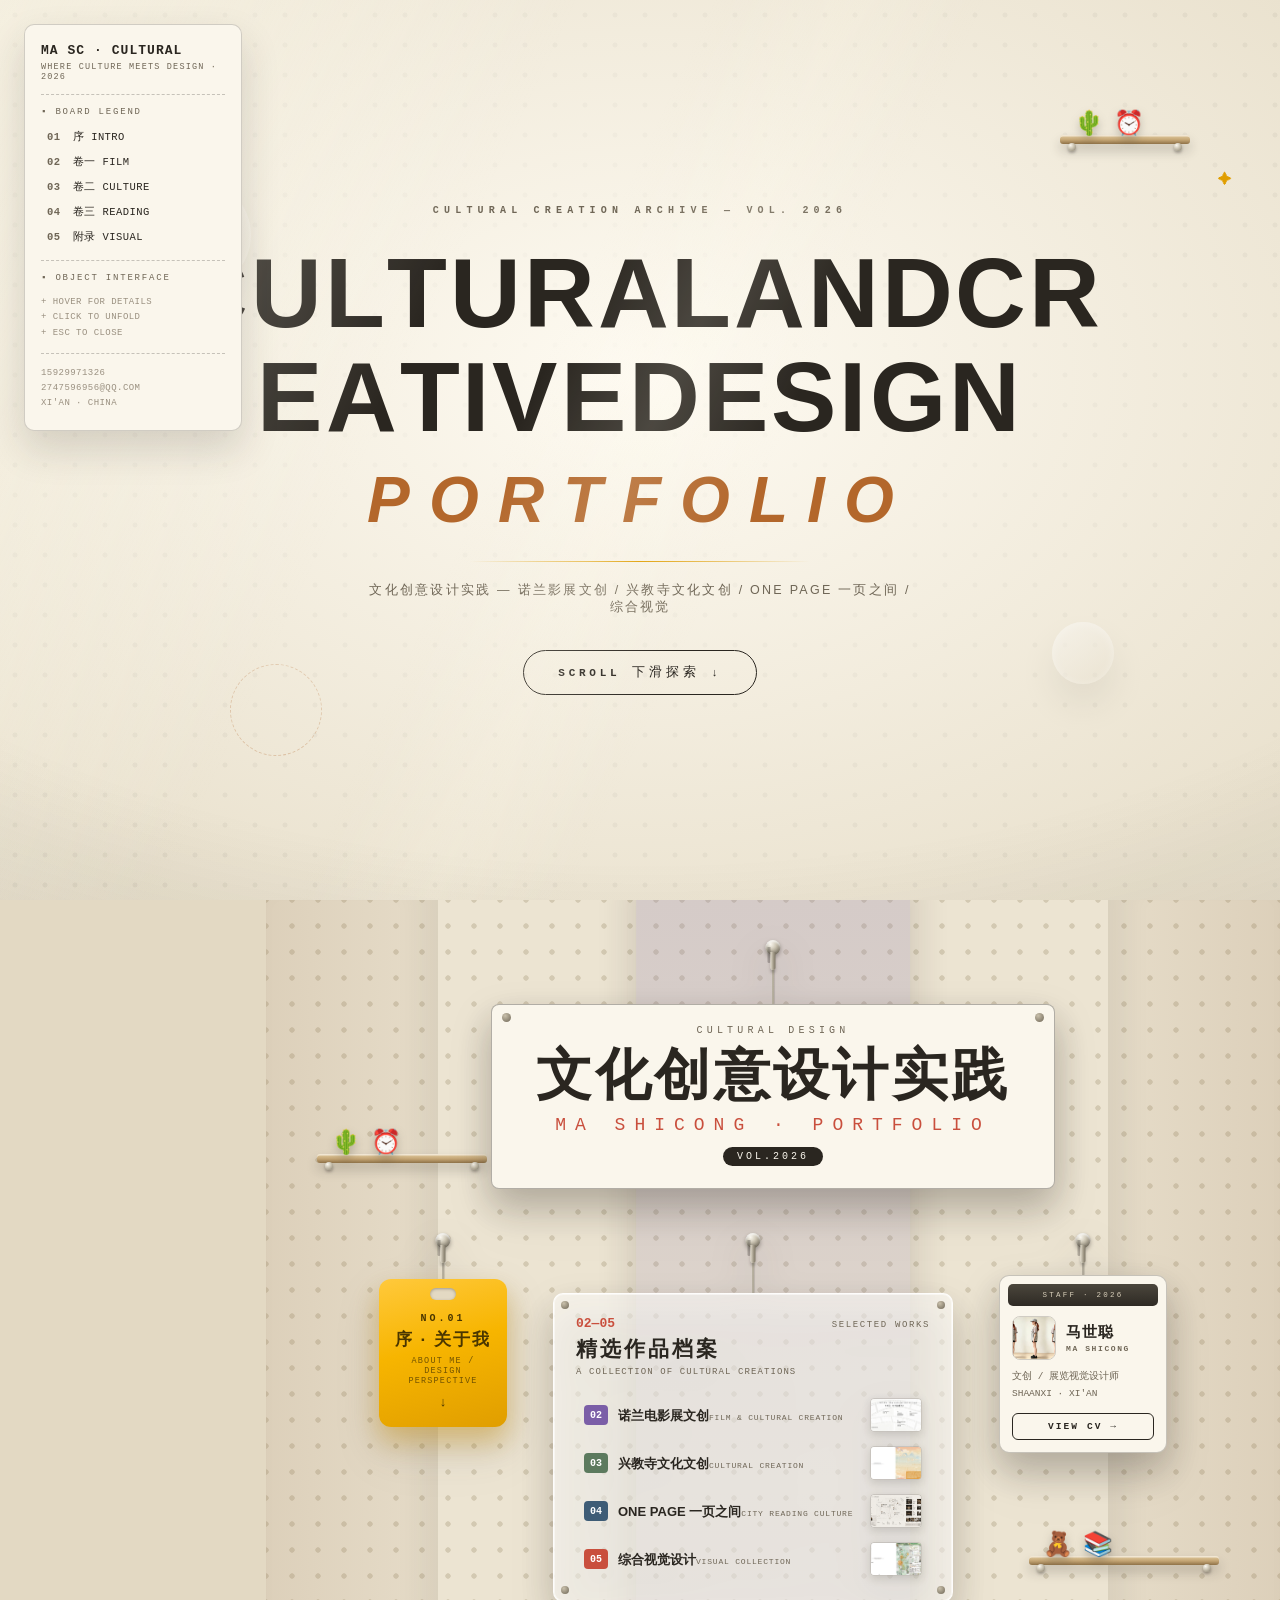
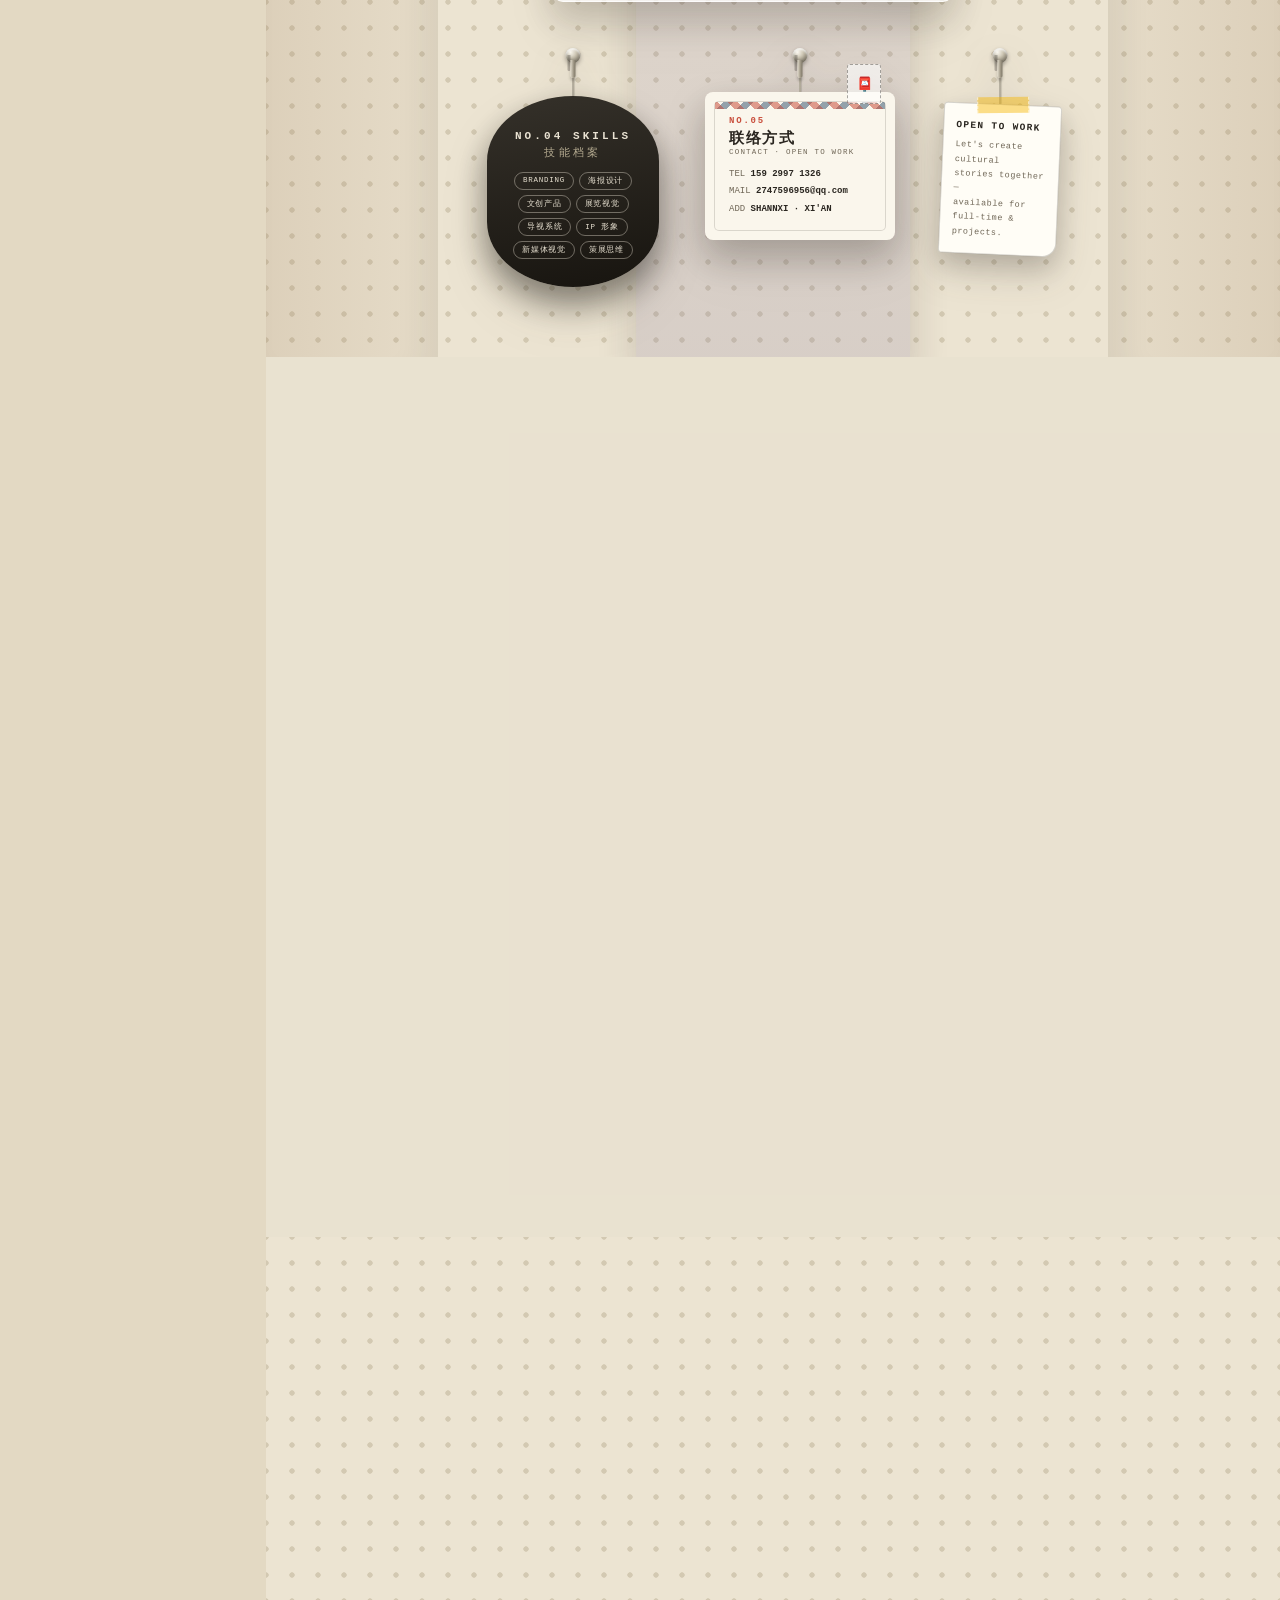
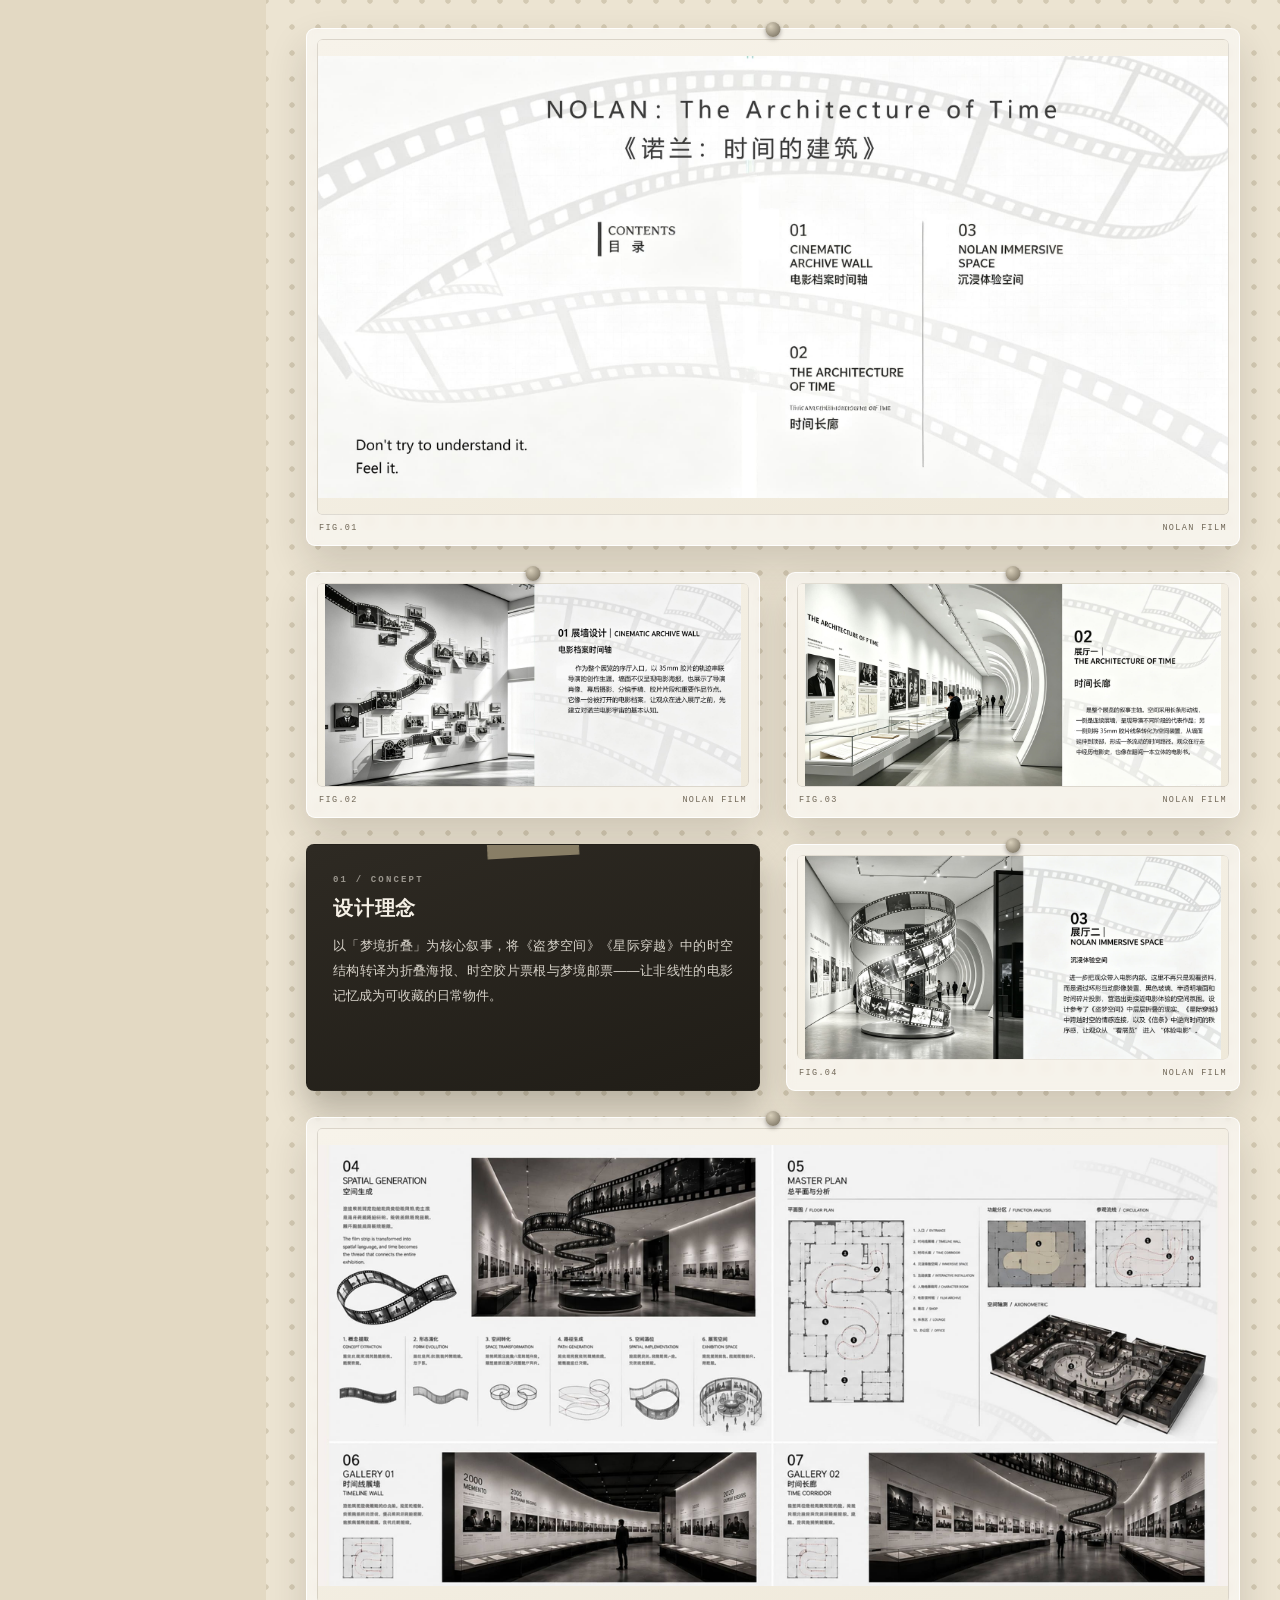
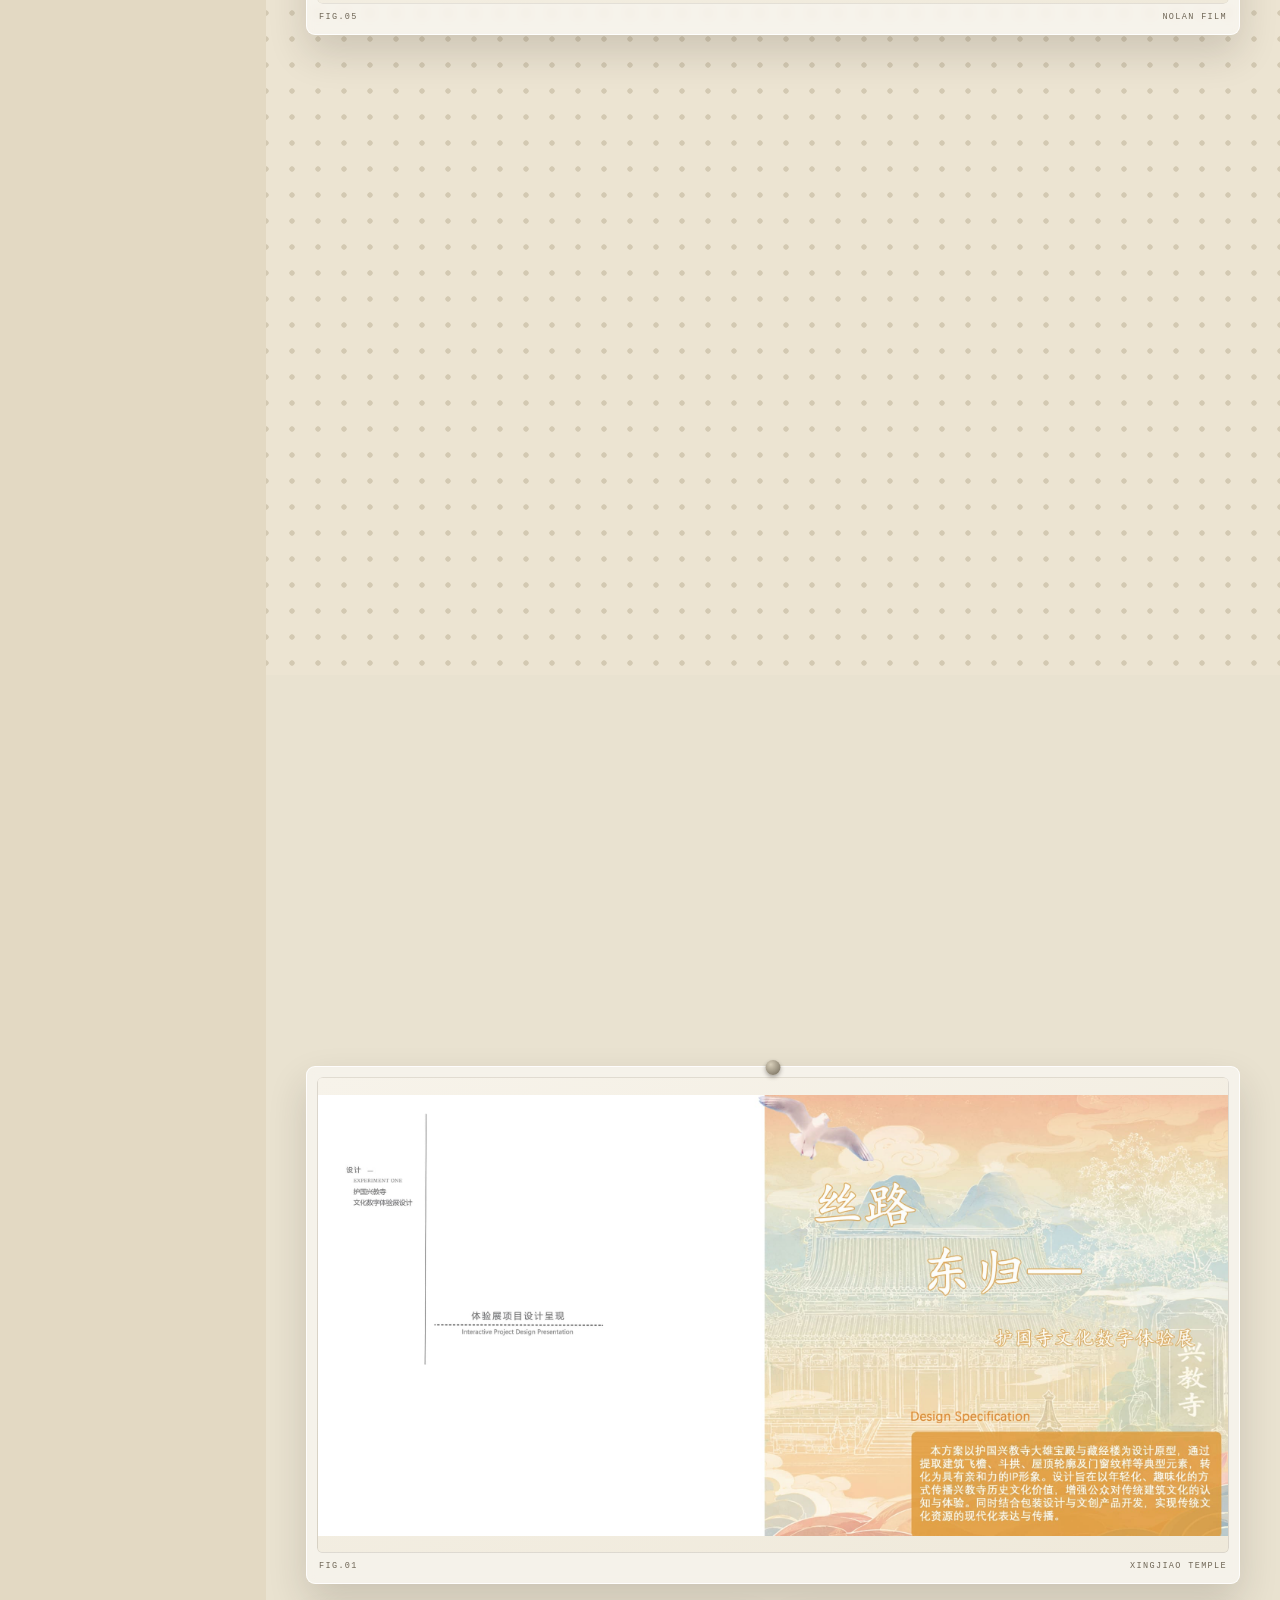
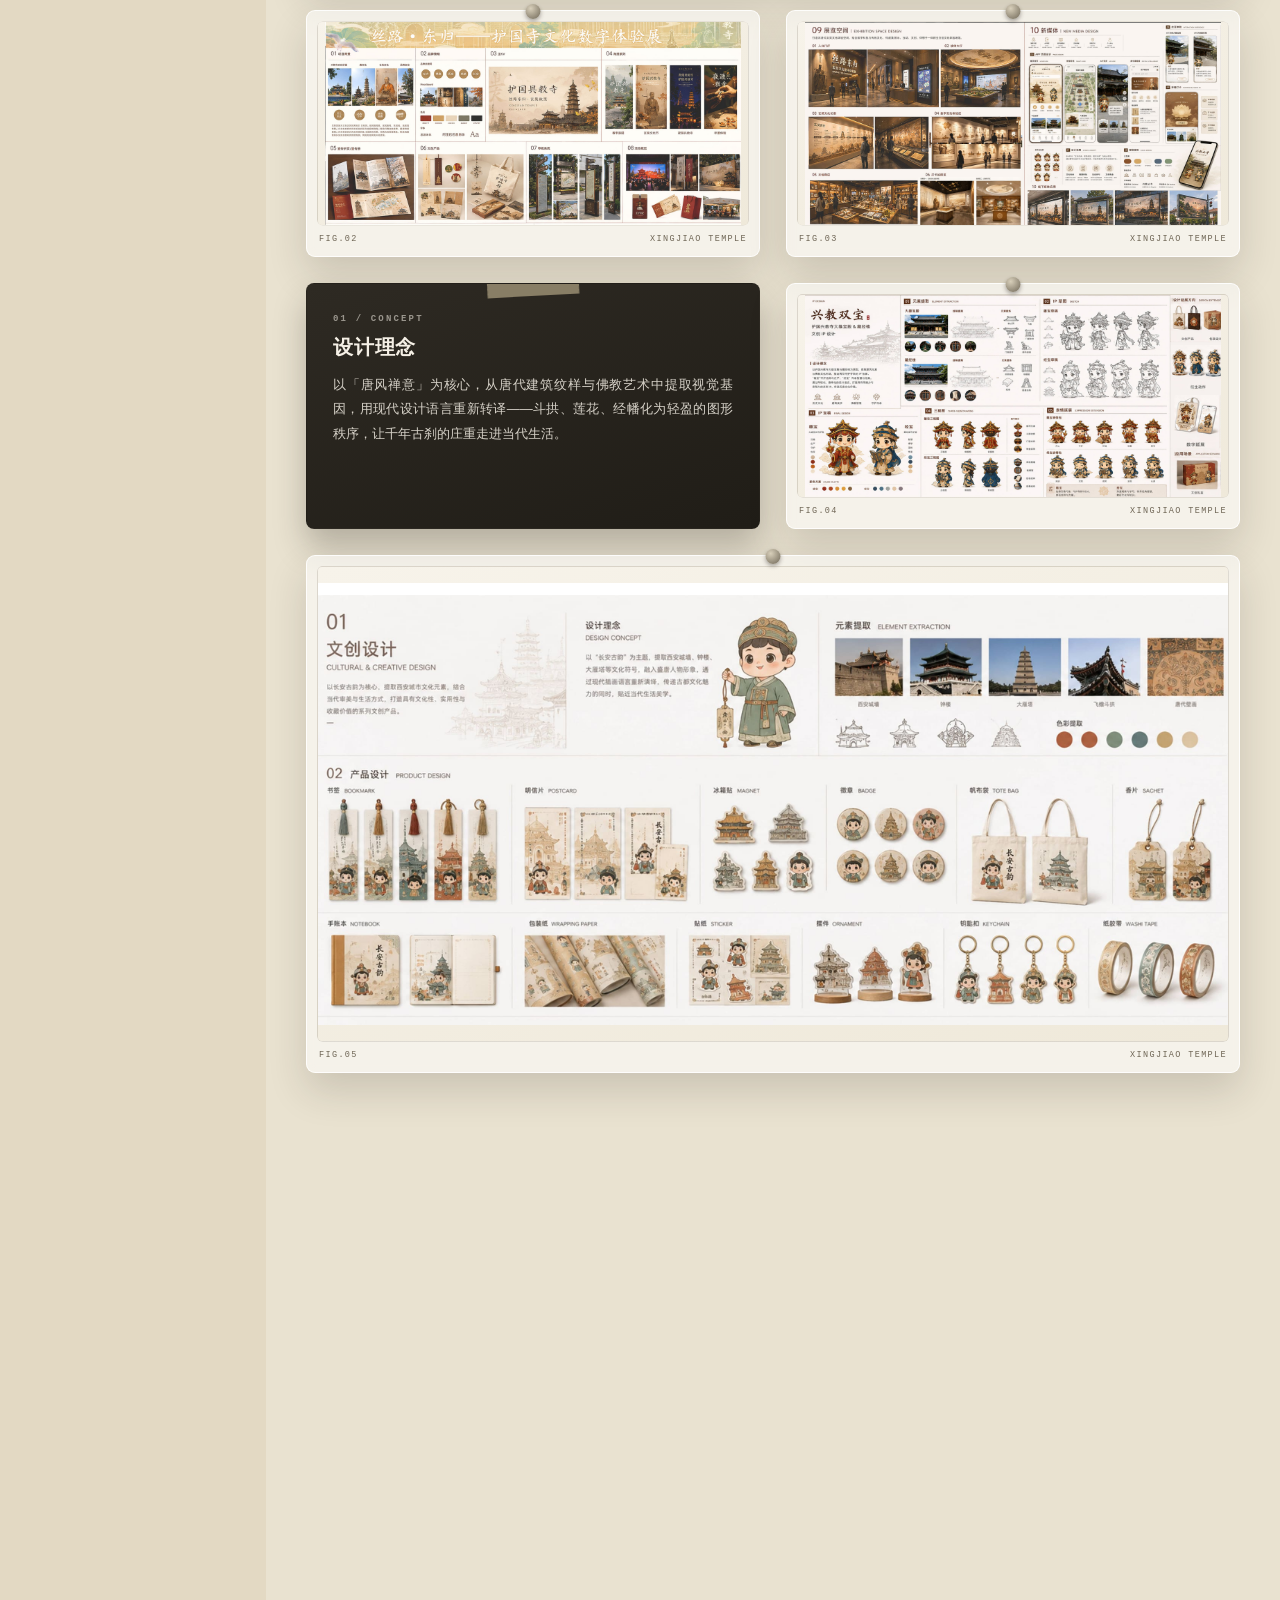
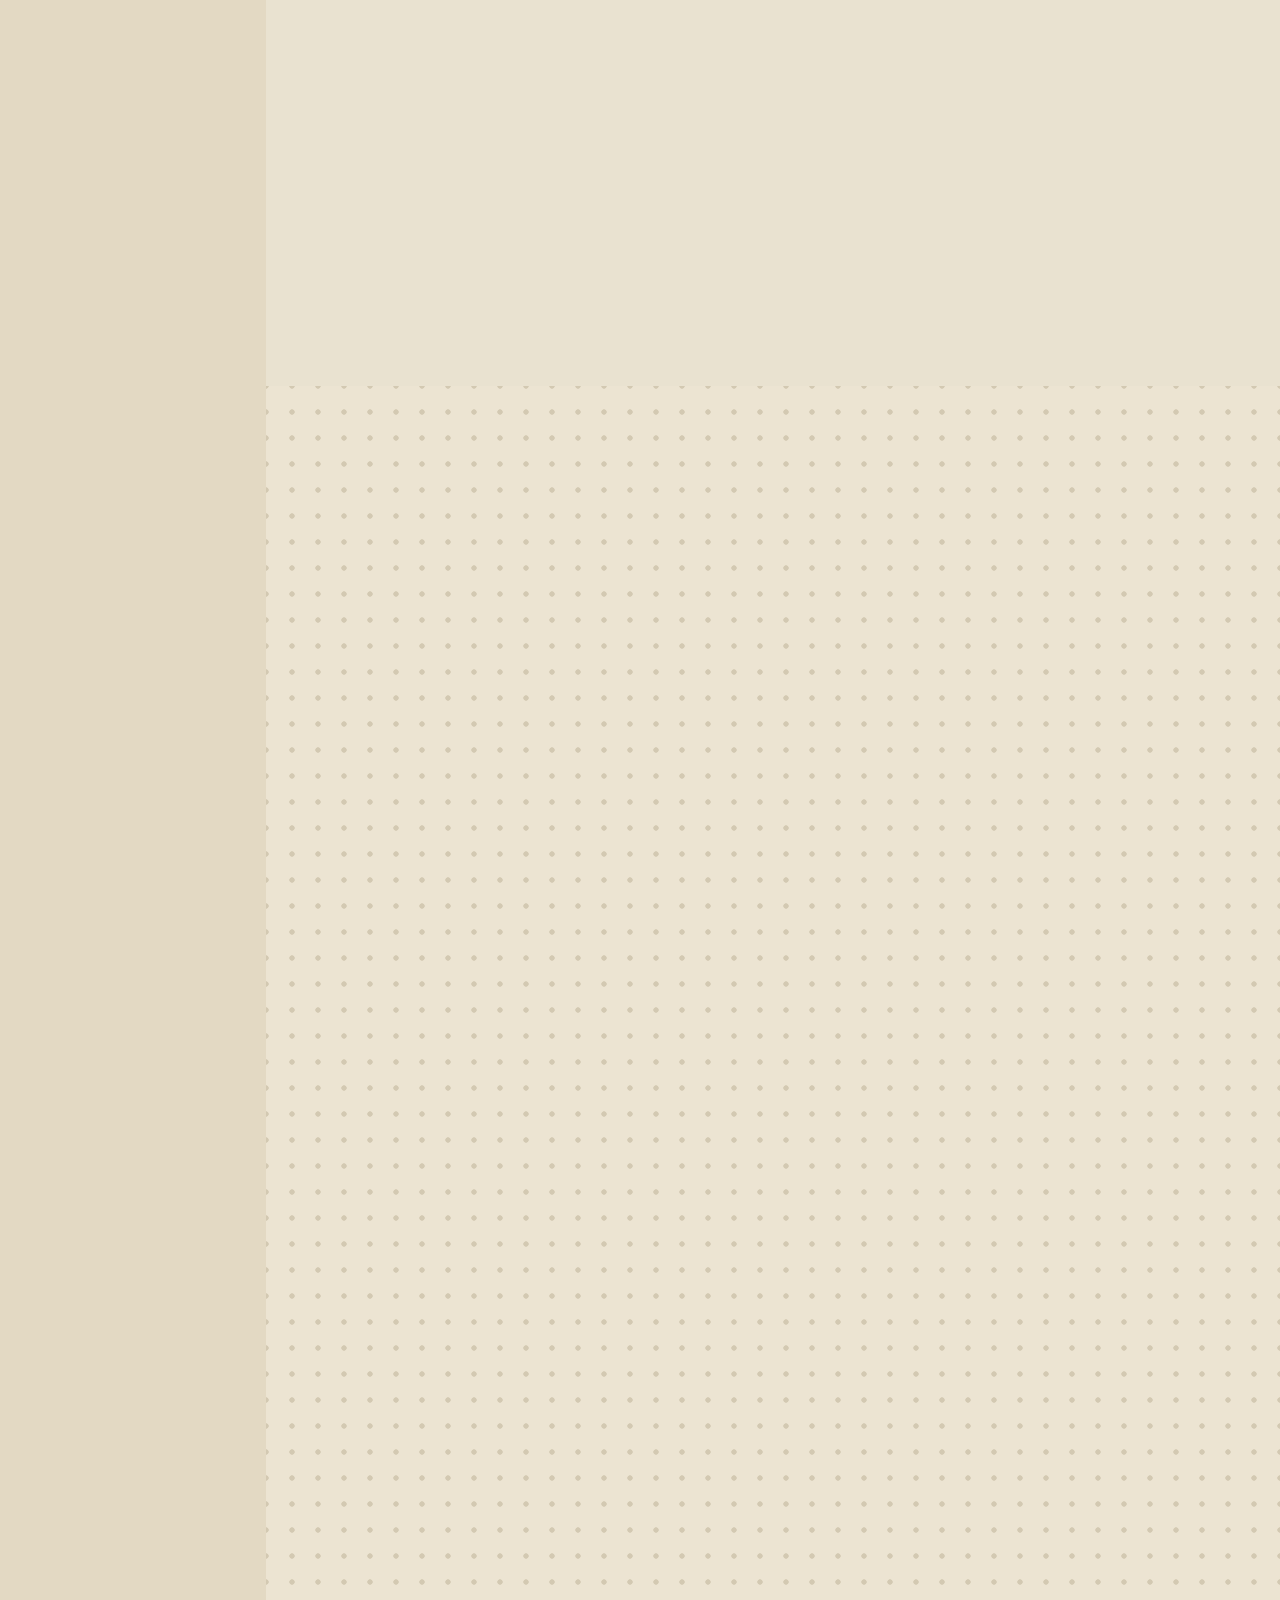
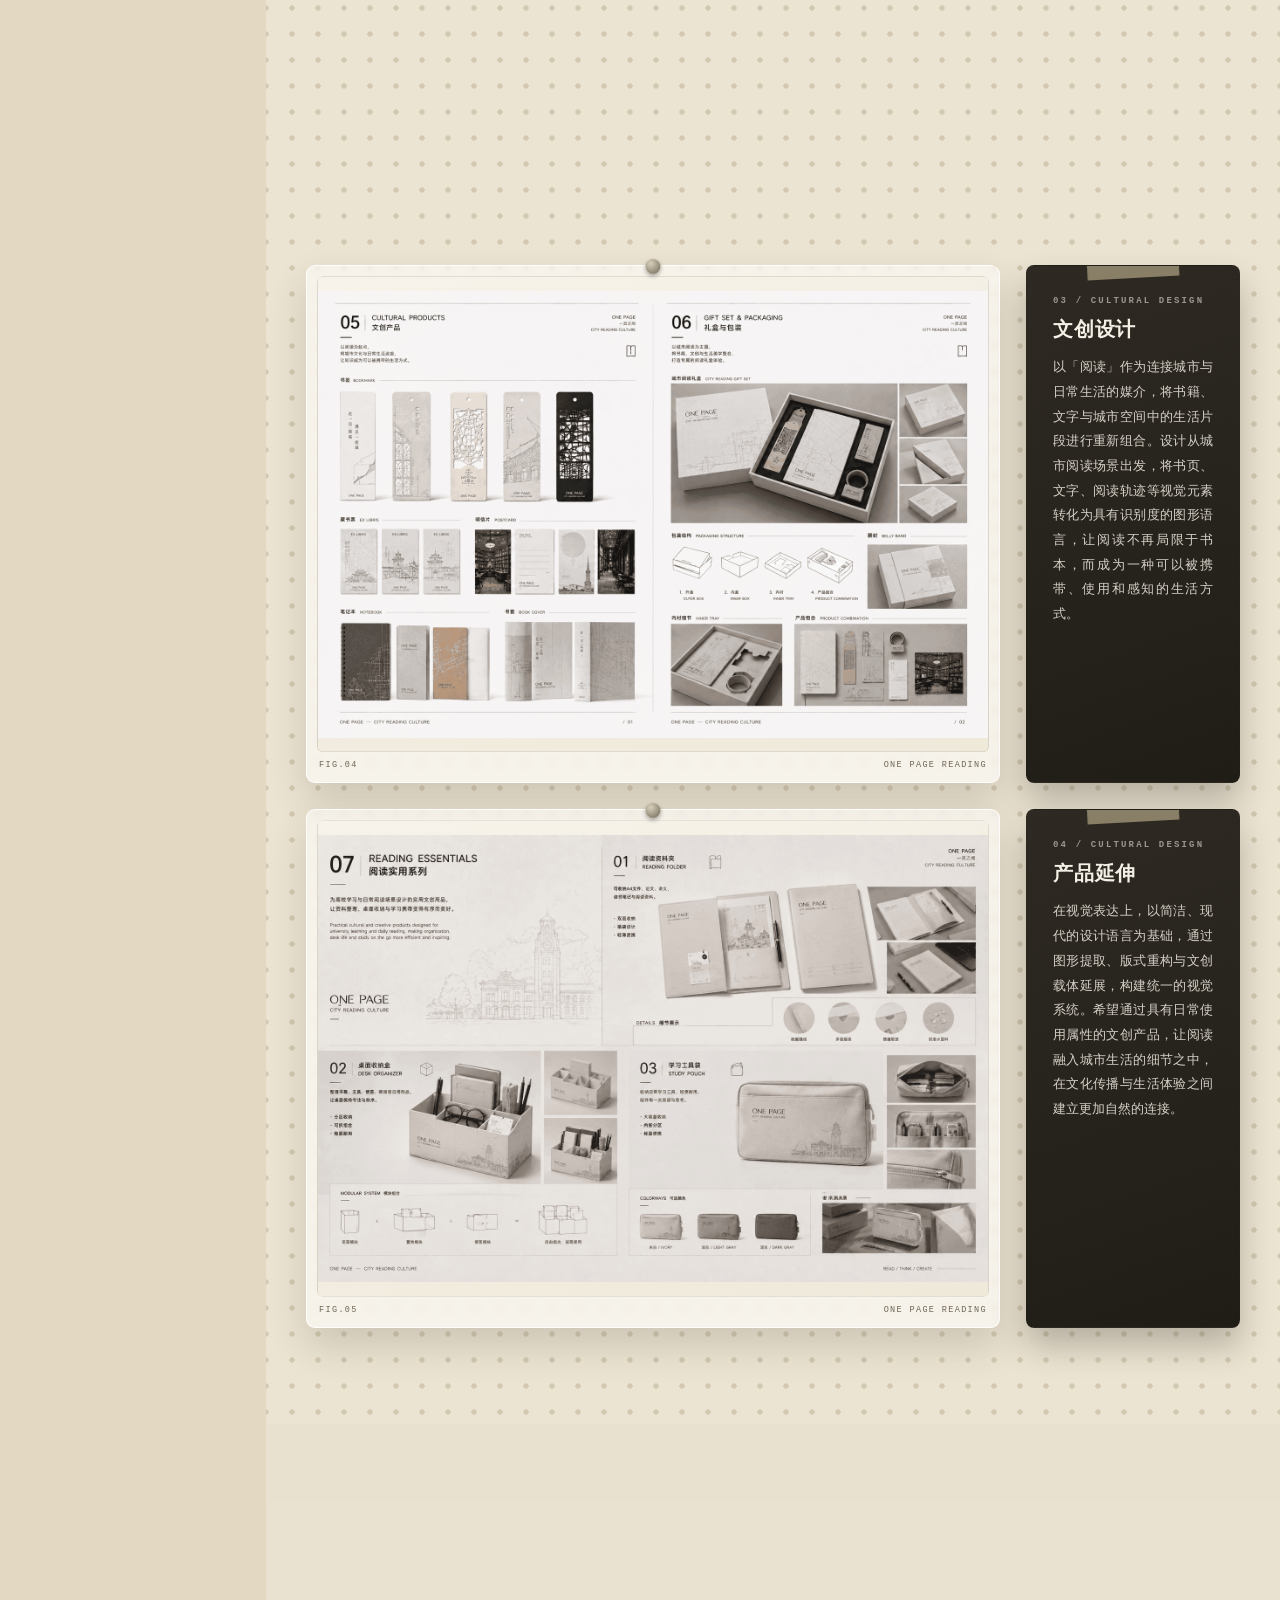
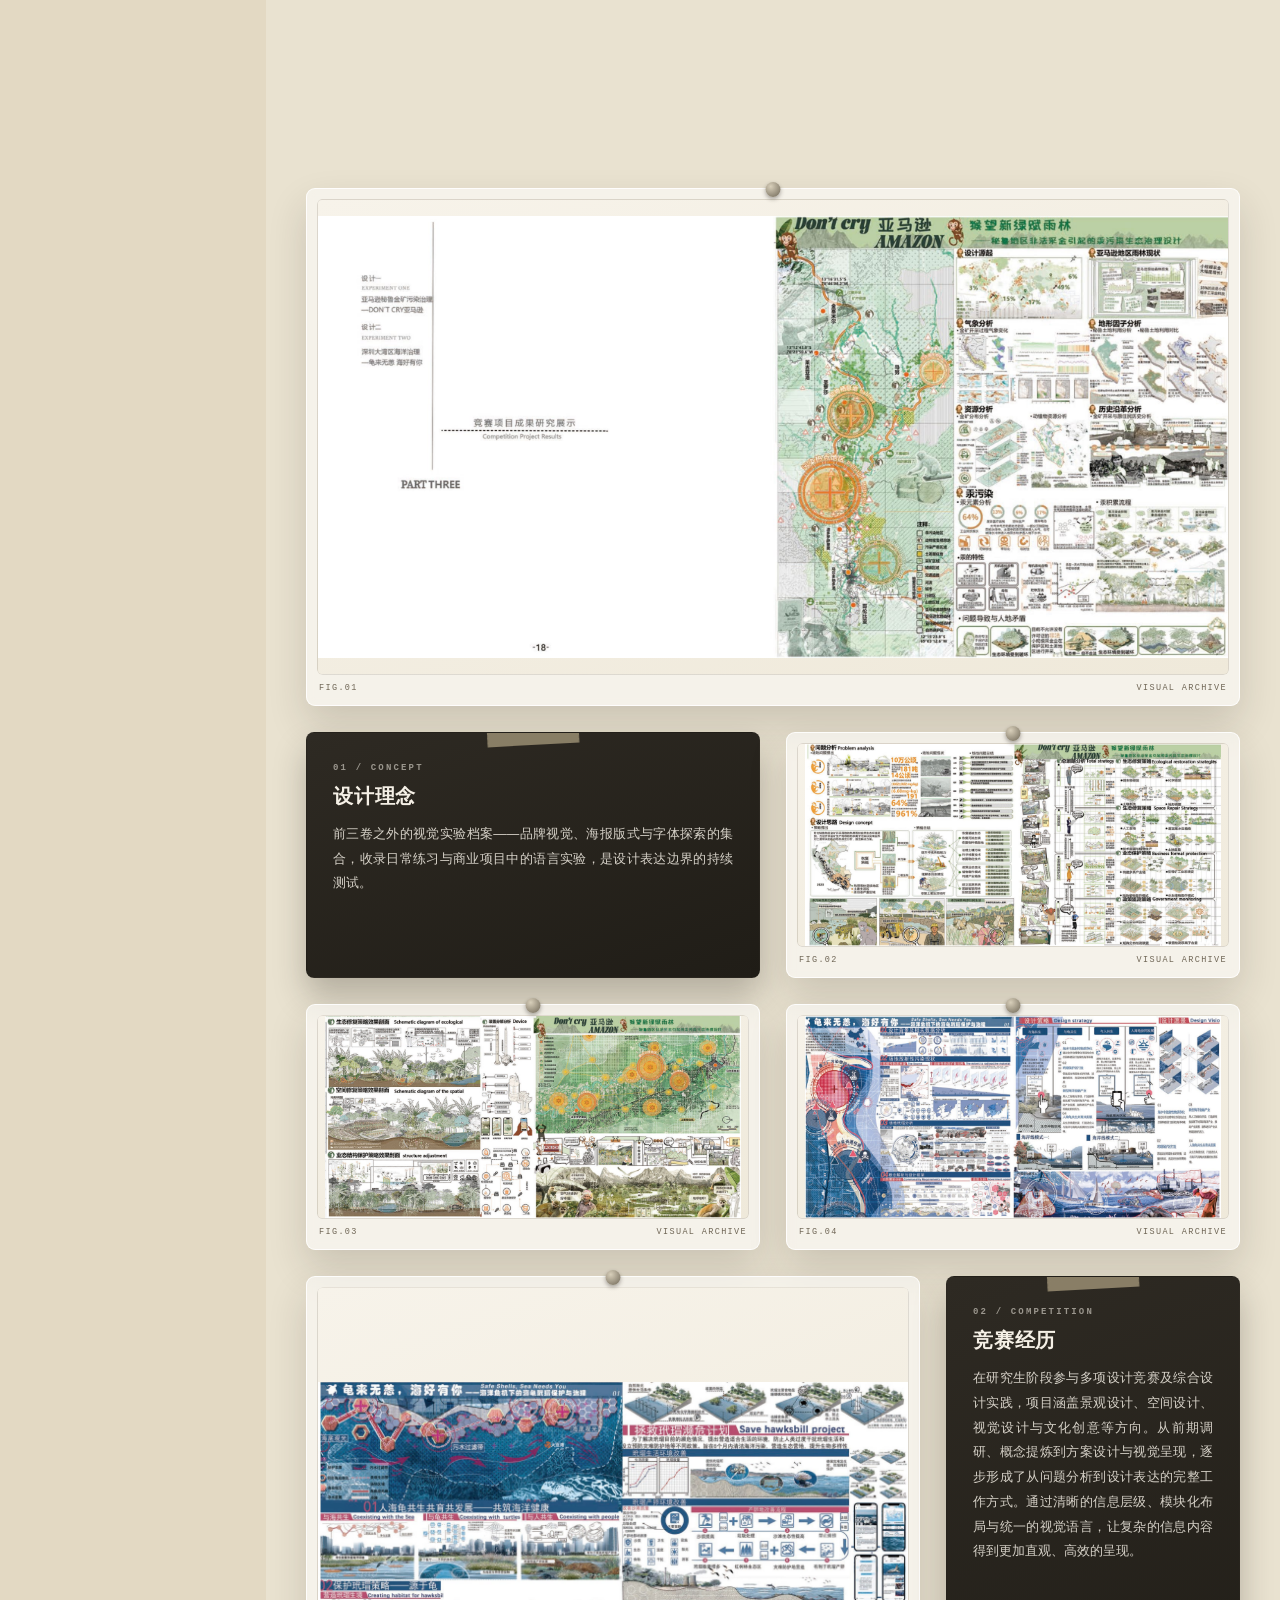
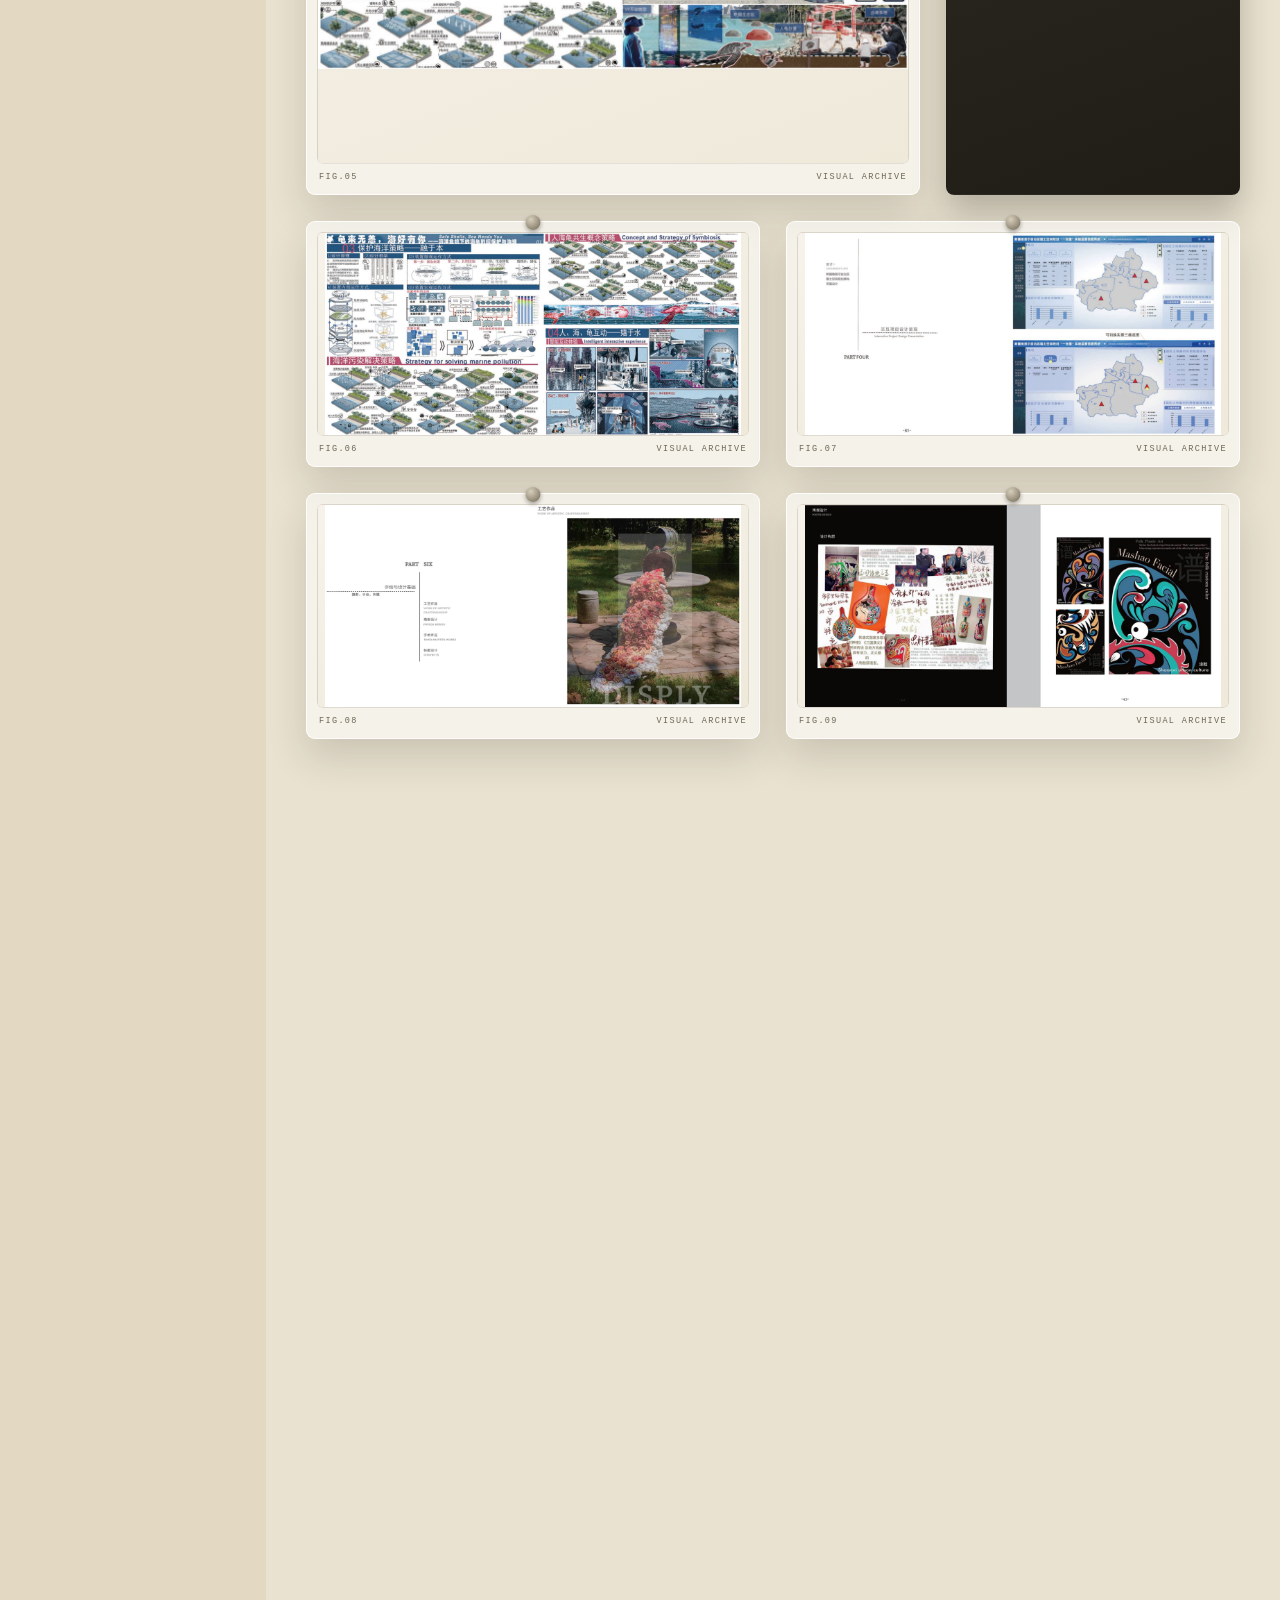
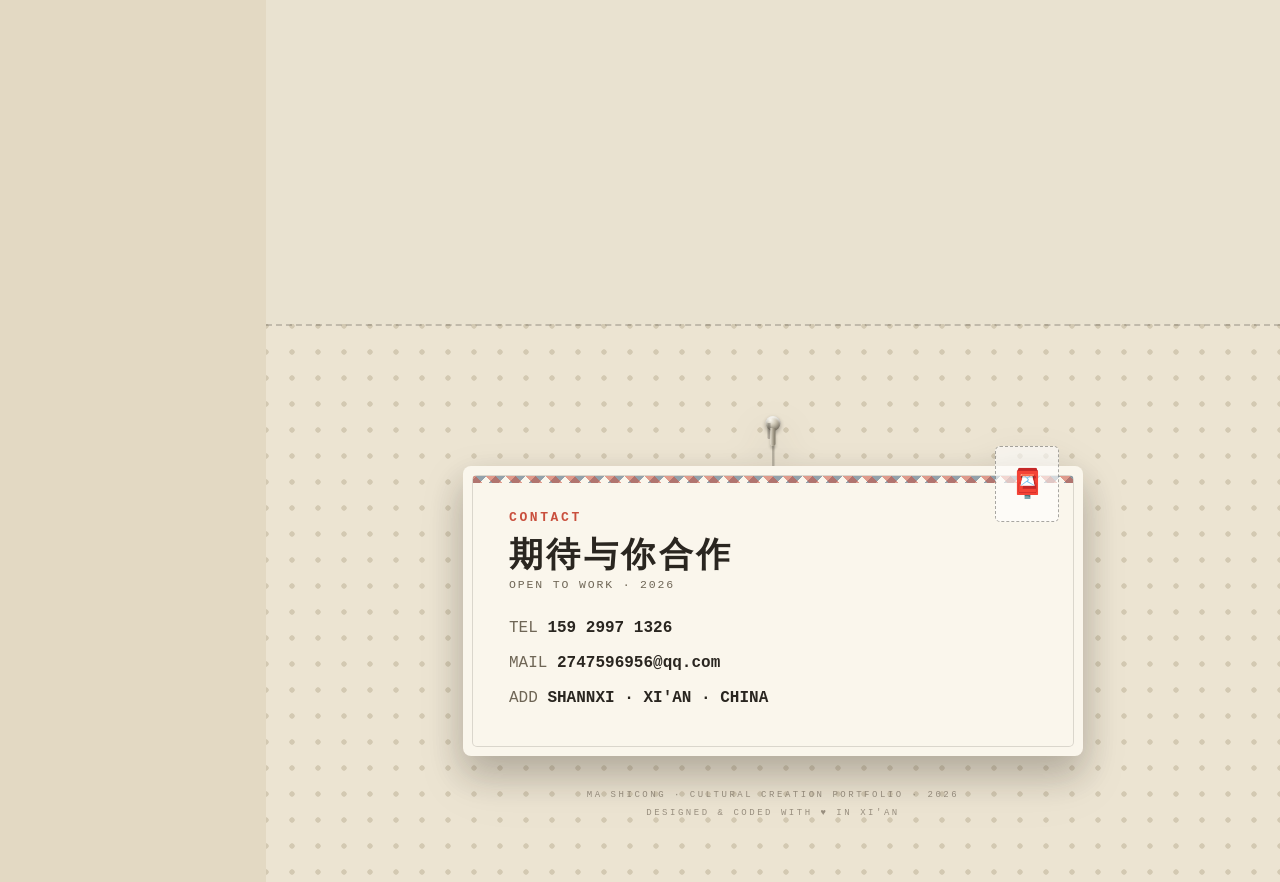
==== index.html @ 40326840 "deploy: mobile fix + compressed images" ====
<!DOCTYPE html><!--QTHeymCjh5CWI6hzzGSDE--><html lang="zh-CN"><head><meta charSet="utf-8"/><meta name="viewport" content="width=device-width, initial-scale=1"/><link rel="preload" as="image" href="/works/film/film-01.jpg"/><link rel="preload" as="image" href="/works/culture/culture-cover.jpg"/><link rel="preload" as="image" href="/works/reading/reading-01.png"/><link rel="preload" as="image" href="/works/visual/visual-03.jpg"/><link rel="preload" as="image" href="/cute-character-cropped.jpg"/><link rel="preload" as="image" href="/works/about/portrait-cover.jpg"/><link rel="stylesheet" href="/_next/static/chunks/e21ab596b5fe397b.css" data-precedence="next"/><link rel="preload" as="script" fetchPriority="low" href="/_next/static/chunks/c49d174f4f966385.js"/><script src="/_next/static/chunks/8295faf5c863fe53.js" async=""></script><script src="/_next/static/chunks/1923481c79ea851b.js" async=""></script><script src="/_next/static/chunks/02923749981b1a19.js" async=""></script><script src="/_next/static/chunks/turbopack-8f834f7015f49ed0.js" async=""></script><script src="/_next/static/chunks/268833786b937530.js" async=""></script><script src="/_next/static/chunks/f8f36408546f1f33.js" async=""></script><script src="/_next/static/chunks/d22f3b71aedb9a60.js" async=""></script><title>马世聪 · 文化创意设计实践 CULTURAL DESIGN 2026</title><meta name="description" content="文化创意设计作品集：序 INTRO / 卷一 FILM 诺兰电影展文创 / 卷二 CULTURE 兴教寺文化文创 / 卷三 READING 一页之间 / 附录 VISUAL 综合视觉设计"/><script src="/_next/static/chunks/a6dad97d9634a72d.js" noModule=""></script></head><body><div hidden=""><!--$--><!--/$--></div><main><section class="intro-cover" id="cover"><span class="orb orb-1" aria-hidden="true"></span><span class="orb orb-2" aria-hidden="true"></span><span class="orb-ring" aria-hidden="true"></span><div class="cover-frame"><div class="cover-kicker">CULTURAL CREATION ARCHIVE — VOL. 2026</div><h1 class="cover-name" aria-label="CULTURAL AND CREATIVE DESIGN PORTFOLIO"><span class="row row-1"><span class="ltr" style="--i:0.1s">C</span><span class="ltr" style="--i:0.14500000000000002s">U</span><span class="ltr" style="--i:0.19s">L</span><span class="ltr" style="--i:0.23500000000000001s">T</span><span class="ltr" style="--i:0.28s">U</span><span class="ltr" style="--i:0.32499999999999996s">R</span><span class="ltr" style="--i:0.37s">A</span><span class="ltr" style="--i:0.41500000000000004s">L</span><span class="ltr" style="--i:0.45999999999999996s"> </span><span class="ltr" style="--i:0.505s">A</span><span class="ltr" style="--i:0.5499999999999999s">N</span><span class="ltr" style="--i:0.595s">D</span><span class="ltr" style="--i:0.64s"> </span><span class="ltr" style="--i:0.6849999999999999s">C</span><span class="ltr" style="--i:0.73s">R</span><span class="ltr" style="--i:0.7749999999999999s">E</span><span class="ltr" style="--i:0.82s">A</span><span class="ltr" style="--i:0.865s">T</span><span class="ltr" style="--i:0.9099999999999999s">I</span><span class="ltr" style="--i:0.955s">V</span><span class="ltr" style="--i:0.9999999999999999s">E</span><span class="ltr" style="--i:1.045s"> </span><span class="ltr" style="--i:1.09s">D</span><span class="ltr" style="--i:1.135s">E</span><span class="ltr" style="--i:1.1800000000000002s">S</span><span class="ltr" style="--i:1.225s">I</span><span class="ltr" style="--i:1.27s">G</span><span class="ltr" style="--i:1.315s">N</span></span><span class="row row-3 accent"><span class="ltr" style="--i:1.36s">P</span><span class="ltr" style="--i:1.405s">O</span><span class="ltr" style="--i:1.45s">R</span><span class="ltr" style="--i:1.495s">T</span><span class="ltr" style="--i:1.54s">F</span><span class="ltr" style="--i:1.585s">O</span><span class="ltr" style="--i:1.6300000000000001s">L</span><span class="ltr" style="--i:1.675s">I</span><span class="ltr" style="--i:1.72s">O</span></span></h1><div class="cover-line"></div><div class="cover-sub">文化创意设计实践 — 诺兰影展文创 / 兴教寺文化文创 / ONE PAGE 一页之间 / 综合视觉</div><button class="enter-btn" type="button">SCROLL <span class="cn">下滑探索</span> <span class="arr">↓</span></button></div><div class="wood-shelf shelf-c" aria-hidden="true"><span class="shelf-item">🌵</span><span class="shelf-item">⏰</span></div><div class="scroll-hint"><span class="mouse"><i></i></span>SCROLL DOWN</div></section><aside class="legend-panel"><div class="legend-brand">MA SC · CULTURAL</div><div class="legend-sub">WHERE CULTURE MEETS DESIGN · 2026</div><hr class="legend-divider"/><div class="legend-title">▪ BOARD LEGEND</div><ul class="legend-list"><li><span class="no">01</span><span>序<!-- --> <!-- -->INTRO</span></li><li><span class="no">02</span><span>卷一<!-- --> <!-- -->FILM</span></li><li><span class="no">03</span><span>卷二<!-- --> <!-- -->CULTURE</span></li><li><span class="no">04</span><span>卷三<!-- --> <!-- -->READING</span></li><li><span class="no">05</span><span>附录<!-- --> <!-- -->VISUAL</span></li></ul><hr class="legend-divider"/><div class="legend-title">▪ OBJECT INTERFACE</div><div class="legend-foot">+ HOVER FOR DETAILS<br/>+ CLICK TO UNFOLD<br/>+ ESC TO CLOSE</div><hr class="legend-divider"/><div class="legend-foot">15929971326<br/>2747596956@QQ.COM<br/>XI&#x27;AN · CHINA</div></aside><div class="board-main"><section class="hero pegboard"><div class="board-panels" aria-hidden="true"><span class="bp bp-l"></span><span class="bp bp-m"></span><span class="bp bp-r"></span></div><div class="wood-shelf shelf-a" aria-hidden="true"><span class="shelf-item">🌵</span><span class="shelf-item">⏰</span></div><div class="wood-shelf shelf-b" aria-hidden="true"><span class="shelf-item">🧸</span><span class="shelf-item">📚</span></div><div class="hang-wrap hero-banner" style="--d:0s"><div class="hang-swing"><div class="hang-hook"></div><div class="hang-string" style="height:34px"></div><div class="banner-board"><div class="banner-kicker">CULTURAL DESIGN</div><h1 class="banner-title">文化创意设计实践<span class="en">MA SHICONG · PORTFOLIO</span></h1><span class="banner-year">VOL.2026</span></div></div></div><div class="hero-rig"><div class="hang-wrap " style="--d:0.4s"><div class="hang-swing"><div class="hang-hook"></div><div class="hang-string" style="height:16px"></div><button class="hang-card keytag"><div class="no">NO.01</div><div class="cn">序 · 关于我</div><div class="en">ABOUT ME / DESIGN PERSPECTIVE</div><span class="arrow">↓</span></button></div></div><div class="hang-wrap " style="--d:1.1s"><div class="hang-swing"><div class="hang-hook"></div><div class="hang-string" style="height:30px"></div><div class="acrylic-file"><span class="corner c-tl"></span><span class="corner c-tr"></span><span class="corner c-bl"></span><span class="corner c-br"></span><div class="file-head"><span class="no">02—05</span><span class="en">SELECTED WORKS</span></div><div class="file-title">精选作品档案</div><div class="file-sub">A COLLECTION OF CULTURAL CREATIONS</div><ul class="file-list"><li><span class="no" style="background:#7B5EA7">02</span><span class="t"><span class="cn">诺兰电影展文创</span><span class="en">FILM &amp; CULTURAL CREATION</span></span><img class="thumb" src="/works/film/film-01.jpg" alt="诺兰电影展文创" loading="eager" decoding="async"/></li><li><span class="no" style="background:#5C7A5E">03</span><span class="t"><span class="cn">兴教寺文化文创</span><span class="en">CULTURAL CREATION</span></span><img class="thumb" src="/works/culture/culture-cover.jpg" alt="兴教寺文化文创" loading="eager" decoding="async"/></li><li><span class="no" style="background:#3E5C76">04</span><span class="t"><span class="cn">ONE PAGE 一页之间</span><span class="en">CITY READING CULTURE</span></span><img class="thumb" src="/works/reading/reading-01.png" alt="ONE PAGE 一页之间" loading="eager" decoding="async"/></li><li><span class="no" style="background:#C94F3D">05</span><span class="t"><span class="cn">综合视觉设计</span><span class="en">VISUAL COLLECTION</span></span><img class="thumb" src="/works/visual/visual-03.jpg" alt="综合视觉设计" loading="eager" decoding="async"/></li></ul></div></div></div><div class="hang-wrap " style="--d:1.8s"><div class="hang-swing"><div class="hang-hook"></div><div class="hang-string" style="height:12px"></div><div class="hang-card id-card"><div class="strap"><span>STAFF · 2026</span></div><div class="id-row"><img class="id-avatar" src="/cute-character-cropped.jpg" alt="avatar" loading="eager" decoding="async"/><div><div class="id-name">马世聪<small>MA SHICONG</small></div></div></div><div class="id-meta">文创 / 展览视觉设计师<br/>SHAANXI · XI&#x27;AN</div><a class="id-cv" href="/resume">VIEW CV →</a></div></div></div><div class="hang-wrap " style="--d:0.8s"><div class="hang-swing"><div class="hang-hook"></div><div class="hang-string" style="height:18px"></div><div class="hang-card skills-oval"><div class="head">NO.04 SKILLS</div><div class="head-cn">技能档案</div><div class="skill-chips"><span>BRANDING</span><span>海报设计</span><span>文创产品</span><span>展览视觉</span><span>导视系统</span><span>IP 形象</span><span>新媒体视觉</span><span>策展思维</span></div></div></div></div><div class="hang-wrap " style="--d:1.4s"><div class="hang-swing"><div class="hang-hook"></div><div class="hang-string" style="height:14px"></div><div class="hang-card envelope"><span class="env-stamp">📮</span><div class="envelope-inner"><div class="no">NO.05</div><div class="cn">联络方式</div><div class="en">CONTACT · OPEN TO WORK</div><div class="env-lines">TEL <b>159 2997 1326</b><br/>MAIL <b>2747596956@qq.com</b><br/>ADD <b>SHANNXI · XI&#x27;AN</b></div></div></div></div></div><div class="hang-wrap " style="--d:2.2s"><div class="hang-swing"><div class="hang-hook"></div><div class="hang-string" style="height:26px"></div><div class="note-tag hang-card"><span class="tape"></span><b>OPEN TO WORK</b>Let&#x27;s create cultural<br/>stories together —<br/>available for<br/>full-time &amp; projects.</div></div></div></div><div class="scroll-hint">▼ SCROLL TO EXPLORE ▼</div></section><section id="intro" class="section pegboard"><div class="section-inner"><div class="sec-head reveal"><div class="sec-tag"><div class="no">01 · INTRO</div><div class="cn">序 · 关于我</div><div class="en">DESIGN PERSPECTIVE</div></div></div><div class="intro-grid"><div class="intro-video-card reveal"><div class="cap"><span>▪ DESIGN REEL</span><span>2026 / LOOP</span></div><div class="video-frame"><video src="/portfolio-video2.mp4" poster="/cute-character-cropped.jpg" loop="" playsInline="" preload="metadata" muted=""></video><button class="video-overlay"><span class="icon"><svg width="20" height="20" viewBox="0 0 20 20"><path d="M5 3.5v13l11-6.5-11-6.5z" fill="#fff"></path></svg></span><span class="txt">CLICK TO PLAY</span><span class="sub">点击播放 · 设计影像</span></button></div></div><div class="about-card reveal"><span class="clip"></span><div class="resume-head"><img class="resume-photo" src="/works/about/portrait-cover.jpg" alt="马世聪" loading="eager" decoding="async"/><div class="resume-head-main"><div class="name">马世聪</div><div class="name-en">MA SHICONG</div><div class="resume-title">平面设计师 · 视觉设计师 · 应届硕士</div><div class="about-facts"><span>TEL <b>159 2997 1326</b></span><span>MAIL <b>2747596956@qq.com</b></span><span>LOC <b>陕西省西安市</b></span><span>STAT <b>OPEN TO WORK</b></span></div></div></div><p class="resume-intro">2026 届风景园林硕士，具备扎实的视觉设计基础与项目实践经验，擅长品牌视觉、海报设计、 文创设计及 UI 界面设计。致力于把传统文化与电影叙事转译为当代文创语言， 让文化以可触摸的方式进入日常生活。</p><div class="cover-chips"><span>品牌视觉</span><span>海报设计</span><span>文创设计</span><span>UI 设计</span></div><a class="resume-jump" href="/resume">查看完整简历 <span class="arr">→</span></a></div></div></div></section><section id="film" class="section pegboard"><div class="section-inner"><div class="sec-head reveal"><div class="sec-tag"><div class="no">02 · VOL.1</div><div class="cn">卷一 · 诺兰电影展文创</div><div class="en">FILM &amp; CULTURAL CREATION</div></div></div><p class="sec-desc reveal">以克里斯托弗·诺兰电影宇宙为蓝本的展览文创设计。围绕「时间」这一核心母题展开主视觉、 衍生品与空间延展，把非线性叙事、胶片质感与硬核科幻符号转译进海报、票根、手册等物件， 让电影语言成为可被触摸与收藏的日常。</p><div class="gallery bento film"><figure class="photo-frame hang-wrap reveal span-6x4 fill-contain" style="--d:0s"><span class="frame-pin"></span><img src="/works/film/film-01.jpg" alt="NOLAN FILM 01" loading="lazy"/><figcaption class="fig"><span>FIG.<!-- -->01</span><span>NOLAN FILM</span></figcaption></figure><figure class="photo-frame hang-wrap reveal span-3x2 fill-contain" style="--d:0.7s"><span class="frame-pin"></span><img src="/works/film/film-02.jpg" alt="NOLAN FILM 02" loading="lazy"/><figcaption class="fig"><span>FIG.<!-- -->02</span><span>NOLAN FILM</span></figcaption></figure><figure class="photo-frame hang-wrap reveal span-3x2 fill-contain" style="--d:1.4s"><span class="frame-pin"></span><img src="/works/film/film-03.jpg" alt="NOLAN FILM 03" loading="lazy"/><figcaption class="fig"><span>FIG.<!-- -->03</span><span>NOLAN FILM</span></figcaption></figure><div class="note-card reveal dark span-3x2"><span class="note-tape"></span><div class="note-k">01 / CONCEPT</div><div class="note-cn">设计理念</div><p>以「梦境折叠」为核心叙事，将《盗梦空间》《星际穿越》中的时空结构转译为折叠海报、时空胶片票根与梦境邮票——让非线性的电影记忆成为可收藏的日常物件。</p></div><figure class="photo-frame hang-wrap reveal span-3x2 fill-contain" style="--d:0s"><span class="frame-pin"></span><img src="/works/film/film-04.jpg" alt="NOLAN FILM 04" loading="lazy"/><figcaption class="fig"><span>FIG.<!-- -->04</span><span>NOLAN FILM</span></figcaption></figure><figure class="photo-frame hang-wrap reveal span-6x4 fill-contain" style="--d:0.7s"><span class="frame-pin"></span><img src="/works/film/film-05.jpg" alt="NOLAN FILM 05" loading="lazy"/><figcaption class="fig"><span>FIG.<!-- -->05</span><span>NOLAN FILM</span></figcaption></figure><figure class="photo-frame hang-wrap reveal span-3x2 fill-contain" style="--d:1.4s"><span class="frame-pin"></span><img src="/works/film/film-06.png" alt="NOLAN FILM 06" loading="lazy"/><figcaption class="fig"><span>FIG.<!-- -->06</span><span>NOLAN FILM</span></figcaption></figure><figure class="photo-frame hang-wrap reveal span-3x2 fill-contain" style="--d:0s"><span class="frame-pin"></span><img src="/works/film/film-07.png" alt="NOLAN FILM 07" loading="lazy"/><figcaption class="fig"><span>FIG.<!-- -->07</span><span>NOLAN FILM</span></figcaption></figure><figure class="photo-frame hang-wrap reveal span-3x2 fill-contain" style="--d:0.7s"><span class="frame-pin"></span><img src="/works/film/film-08.png" alt="NOLAN FILM 08" loading="lazy"/><figcaption class="fig"><span>FIG.<!-- -->08</span><span>NOLAN FILM</span></figcaption></figure><div class="note-card reveal paper span-3x2"><span class="note-tape"></span><div class="note-k">02 / DELIVERABLES</div><div class="note-cn">设计内容</div><div class="note-tags"><span>主视觉海报</span><span>系列文创</span><span>票根手册</span><span>包装系统</span><span>展览导视</span></div></div></div></div></section><section id="culture" class="section pegboard"><div class="section-inner"><div class="sec-head reveal"><div class="sec-tag"><div class="no">03 · VOL.2</div><div class="cn">卷二 · 兴教寺文化文创</div><div class="en">CULTURAL CREATION</div></div></div><p class="sec-desc reveal">以唐代兴教寺文化遗产为核心，从古建形制、传统纹样与佛教艺术中提取设计元素， 完成文创产品、展会视觉与品牌物料的系统设计。让千年古刹的庄重与静谧， 以轻盈、现代的方式进入当代生活场景。</p><div class="gallery bento culture"><figure class="photo-frame hang-wrap reveal span-6x4 fill-contain" style="--d:0s"><span class="frame-pin"></span><img src="/works/culture/culture-cover.jpg" alt="XINGJIAO TEMPLE 01" loading="lazy"/><figcaption class="fig"><span>FIG.<!-- -->01</span><span>XINGJIAO TEMPLE</span></figcaption></figure><figure class="photo-frame hang-wrap reveal span-3x2 fill-contain" style="--d:0.7s"><span class="frame-pin"></span><img src="/works/culture/culture-fair-01.jpg" alt="XINGJIAO TEMPLE 02" loading="lazy"/><figcaption class="fig"><span>FIG.<!-- -->02</span><span>XINGJIAO TEMPLE</span></figcaption></figure><figure class="photo-frame hang-wrap reveal span-3x2 fill-contain" style="--d:1.4s"><span class="frame-pin"></span><img src="/works/culture/culture-fair-02.jpg" alt="XINGJIAO TEMPLE 03" loading="lazy"/><figcaption class="fig"><span>FIG.<!-- -->03</span><span>XINGJIAO TEMPLE</span></figcaption></figure><div class="note-card reveal dark span-3x2"><span class="note-tape"></span><div class="note-k">01 / CONCEPT</div><div class="note-cn">设计理念</div><p>以「唐风禅意」为核心，从唐代建筑纹样与佛教艺术中提取视觉基因，用现代设计语言重新转译——斗拱、莲花、经幡化为轻盈的图形秩序，让千年古刹的庄重走进当代生活。</p></div><figure class="photo-frame hang-wrap reveal span-3x2 fill-contain" style="--d:0s"><span class="frame-pin"></span><img src="/works/culture/culture-new-03.jpg" alt="XINGJIAO TEMPLE 04" loading="lazy"/><figcaption class="fig"><span>FIG.<!-- -->04</span><span>XINGJIAO TEMPLE</span></figcaption></figure><figure class="photo-frame hang-wrap reveal span-6x4 fill-contain" style="--d:0.7s"><span class="frame-pin"></span><img src="/works/culture/culture-new-01.jpg" alt="XINGJIAO TEMPLE 05" loading="lazy"/><figcaption class="fig"><span>FIG.<!-- -->05</span><span>XINGJIAO TEMPLE</span></figcaption></figure><figure class="photo-frame hang-wrap reveal span-6x4 fill-contain" style="--d:1.4s"><span class="frame-pin"></span><img src="/works/culture/culture-new-02.jpg" alt="XINGJIAO TEMPLE 06" loading="lazy"/><figcaption class="fig"><span>FIG.<!-- -->06</span><span>XINGJIAO TEMPLE</span></figcaption></figure><div class="note-card reveal paper span-6x2"><span class="note-tape"></span><div class="note-k">02 / DELIVERABLES</div><div class="note-cn">设计内容</div><div class="note-tags"><span>文创产品</span><span>香囊包装</span><span>字体设计</span><span>展会视觉</span><span>导视物料</span></div></div></div></div></section><section id="reading" class="section pegboard"><div class="section-inner"><div class="sec-head reveal"><div class="sec-tag"><div class="no">04 · VOL.3</div><div class="cn">卷三 · ONE PAGE 一页之间</div><div class="en">CITY READING CULTURE</div></div></div><p class="sec-desc reveal">「一页之间」城市阅读文化企划——以书为媒介连接城市与人群， 通过书籍视觉、阅读场景与推广物料的设计，探索碎片化时代里的深度阅读体验， 让每一次翻页都成为一次城市文化的相遇。</p><div class="gallery bento reading"><figure class="photo-frame hang-wrap reveal span-12x4 fill-contain" style="--d:0s"><span class="frame-pin"></span><img src="/works/reading/reading-01.png" alt="ONE PAGE READING 01" loading="lazy"/><figcaption class="fig"><span>FIG.<!-- -->01</span><span>ONE PAGE READING</span></figcaption></figure><div class="note-card reveal dark span-6x2"><span class="note-tape"></span><div class="note-k">01 / CONCEPT</div><div class="note-cn">设计理念</div><p>「一页之间」以城市阅读为切口——书页、文字与城市空间相互折叠，探索碎片化时代里的深度阅读体验，让每一次翻页都成为一次与城市的相遇。</p></div><figure class="photo-frame hang-wrap reveal span-6x2 fill-contain" style="--d:0.7s"><span class="frame-pin"></span><img src="/works/reading/reading-02.png" alt="ONE PAGE READING 02" loading="lazy"/><figcaption class="fig"><span>FIG.<!-- -->02</span><span>ONE PAGE READING</span></figcaption></figure><figure class="photo-frame hang-wrap reveal span-6x2 fill-contain" style="--d:1.4s"><span class="frame-pin"></span><img src="/works/reading/reading-03.png" alt="ONE PAGE READING 03" loading="lazy"/><figcaption class="fig"><span>FIG.<!-- -->03</span><span>ONE PAGE READING</span></figcaption></figure><div class="note-card reveal paper span-6x2"><span class="note-tape"></span><div class="note-k">02 / DELIVERABLES</div><div class="note-cn">设计内容</div><div class="note-tags"><span>书籍装帧</span><span>主视觉</span><span>阅读场景</span><span>推广物料</span></div></div><figure class="photo-frame hang-wrap reveal span-9x4 fill-contain" style="--d:0s"><span class="frame-pin"></span><img src="/works/reading/reading-04.png" alt="ONE PAGE READING 04" loading="lazy"/><figcaption class="fig"><span>FIG.<!-- -->04</span><span>ONE PAGE READING</span></figcaption></figure><div class="note-card reveal dark span-3x4"><span class="note-tape"></span><div class="note-k">03 / CULTURAL DESIGN</div><div class="note-cn">文创设计</div><p>以「阅读」作为连接城市与日常生活的媒介，将书籍、文字与城市空间中的生活片段进行重新组合。设计从城市阅读场景出发，将书页、文字、阅读轨迹等视觉元素转化为具有识别度的图形语言，让阅读不再局限于书本，而成为一种可以被携带、使用和感知的生活方式。</p></div><figure class="photo-frame hang-wrap reveal span-9x4 fill-contain" style="--d:0.7s"><span class="frame-pin"></span><img src="/works/reading/reading-05.png" alt="ONE PAGE READING 05" loading="lazy"/><figcaption class="fig"><span>FIG.<!-- -->05</span><span>ONE PAGE READING</span></figcaption></figure><div class="note-card reveal dark span-3x4"><span class="note-tape"></span><div class="note-k">04 / CULTURAL DESIGN</div><div class="note-cn">产品延伸</div><p>在视觉表达上，以简洁、现代的设计语言为基础，通过图形提取、版式重构与文创载体延展，构建统一的视觉系统。希望通过具有日常使用属性的文创产品，让阅读融入城市生活的细节之中，在文化传播与生活体验之间建立更加自然的连接。</p></div></div></div></section><section id="visual" class="section pegboard"><div class="section-inner"><div class="sec-head reveal"><div class="sec-tag"><div class="no">05 · APPENDIX</div><div class="cn">附录 · 综合视觉设计</div><div class="en">VISUAL COLLECTION</div></div></div><p class="sec-desc reveal">海报、版式、品牌与新媒体视觉的集合档案，收录日常设计练习与商业项目中的视觉实验—— 是前三卷之外的补充，也是设计语言持续演进的注脚。</p><div class="gallery bento visual"><figure class="photo-frame hang-wrap reveal span-6x4 fill-contain" style="--d:0s"><span class="frame-pin"></span><img src="/works/visual/visual-03.jpg" alt="VISUAL ARCHIVE 01" loading="lazy"/><figcaption class="fig"><span>FIG.<!-- -->01</span><span>VISUAL ARCHIVE</span></figcaption></figure><div class="note-card reveal dark span-3x2"><span class="note-tape"></span><div class="note-k">01 / CONCEPT</div><div class="note-cn">设计理念</div><p>前三卷之外的视觉实验档案——品牌视觉、海报版式与字体探索的集合，收录日常练习与商业项目中的语言实验，是设计表达边界的持续测试。</p></div><figure class="photo-frame hang-wrap reveal span-3x2 fill-contain" style="--d:0.7s"><span class="frame-pin"></span><img src="/works/visual/visual-04.jpg" alt="VISUAL ARCHIVE 02" loading="lazy"/><figcaption class="fig"><span>FIG.<!-- -->02</span><span>VISUAL ARCHIVE</span></figcaption></figure><figure class="photo-frame hang-wrap reveal span-3x2 fill-contain" style="--d:1.4s"><span class="frame-pin"></span><img src="/works/visual/visual-05.jpg" alt="VISUAL ARCHIVE 03" loading="lazy"/><figcaption class="fig"><span>FIG.<!-- -->03</span><span>VISUAL ARCHIVE</span></figcaption></figure><figure class="photo-frame hang-wrap reveal span-3x2 fill-contain" style="--d:0s"><span class="frame-pin"></span><img src="/works/visual/visual-06.jpg" alt="VISUAL ARCHIVE 04" loading="lazy"/><figcaption class="fig"><span>FIG.<!-- -->04</span><span>VISUAL ARCHIVE</span></figcaption></figure><figure class="photo-frame hang-wrap reveal span-4x4 fill-contain" style="--d:0.7s"><span class="frame-pin"></span><img src="/works/visual/visual-07.jpg" alt="VISUAL ARCHIVE 05" loading="lazy"/><figcaption class="fig"><span>FIG.<!-- -->05</span><span>VISUAL ARCHIVE</span></figcaption></figure><div class="note-card reveal dark span-2x4"><span class="note-tape"></span><div class="note-k">02 / COMPETITION</div><div class="note-cn">竞赛经历</div><p>在研究生阶段参与多项设计竞赛及综合设计实践，项目涵盖景观设计、空间设计、视觉设计与文化创意等方向。从前期调研、概念提炼到方案设计与视觉呈现，逐步形成了从问题分析到设计表达的完整工作方式。通过清晰的信息层级、模块化布局与统一的视觉语言，让复杂的信息内容得到更加直观、高效的呈现。</p></div><figure class="photo-frame hang-wrap reveal span-3x2 fill-contain" style="--d:1.4s"><span class="frame-pin"></span><img src="/works/visual/visual-08.jpg" alt="VISUAL ARCHIVE 06" loading="lazy"/><figcaption class="fig"><span>FIG.<!-- -->06</span><span>VISUAL ARCHIVE</span></figcaption></figure><figure class="photo-frame hang-wrap reveal span-3x2 fill-contain" style="--d:0s"><span class="frame-pin"></span><img src="/works/visual/visual-09.jpg" alt="VISUAL ARCHIVE 07" loading="lazy"/><figcaption class="fig"><span>FIG.<!-- -->07</span><span>VISUAL ARCHIVE</span></figcaption></figure><figure class="photo-frame hang-wrap reveal span-3x2 fill-contain" style="--d:0.7s"><span class="frame-pin"></span><img src="/works/visual/visual-14.jpg" alt="VISUAL ARCHIVE 08" loading="lazy"/><figcaption class="fig"><span>FIG.<!-- -->08</span><span>VISUAL ARCHIVE</span></figcaption></figure><figure class="photo-frame hang-wrap reveal span-3x2 fill-contain" style="--d:1.4s"><span class="frame-pin"></span><img src="/works/visual/visual-15.jpg" alt="VISUAL ARCHIVE 09" loading="lazy"/><figcaption class="fig"><span>FIG.<!-- -->09</span><span>VISUAL ARCHIVE</span></figcaption></figure><figure class="photo-frame hang-wrap reveal span-4x4 fill-contain" style="--d:0s"><span class="frame-pin"></span><img src="/works/visual/visual-17.jpg" alt="VISUAL ARCHIVE 10" loading="lazy"/><figcaption class="fig"><span>FIG.<!-- -->10</span><span>VISUAL ARCHIVE</span></figcaption></figure><div class="note-card reveal dark span-2x4"><span class="note-tape"></span><div class="note-k">03 / CULTURAL DESIGN</div><div class="note-cn">文创转化</div><p>通过跨专业的设计实践，逐渐建立起对品牌、空间、视觉与文化内容之间关系的理解，并将设计思考转化为具有完整逻辑和视觉表现力的作品。在视觉设计上注重功能性与审美性的平衡，从界面结构、字体、图标到色彩与组件进行统一规范，并结合实际产品场景进行页面优化。</p></div><figure class="photo-frame hang-wrap reveal span-4x4 fill-contain" style="--d:0.7s"><span class="frame-pin"></span><img src="/works/visual/visual-16.jpg" alt="VISUAL ARCHIVE 11" loading="lazy"/><figcaption class="fig"><span>FIG.<!-- -->11</span><span>VISUAL ARCHIVE</span></figcaption></figure><div class="note-card reveal paper span-2x4"><span class="note-tape"></span><div class="note-k">04 / CAPABILITIES</div><div class="note-cn">能力覆盖</div><div class="note-tags"><span>品牌视觉</span><span>海报设计</span><span>字体设计</span><span>版式系统</span><span>新媒体视觉</span></div></div></div></div></section><footer id="contact" class="footer pegboard"><div class="hang-wrap " style="--d:0.3s"><div class="hang-swing"><div class="hang-hook"></div><div class="hang-string" style="height:20px"></div><div class="hang-card envelope"><span class="env-stamp">📮</span><div class="envelope-inner"><div class="no">CONTACT</div><div class="cn">期待与你合作</div><div class="en">OPEN TO WORK · 2026</div><div class="env-lines">TEL <b>159 2997 1326</b><br/>MAIL <b>2747596956@qq.com</b><br/>ADD <b>SHANNXI · XI&#x27;AN · CHINA</b></div></div></div></div></div><div class="footer-meta">MA SHICONG · CULTURAL CREATION PORTFOLIO · 2026<br/>DESIGNED &amp; CODED WITH ♥ IN XI&#x27;AN</div></footer></div><div class="fx-beam" aria-hidden="true"></div><div class="fx-vignette" aria-hidden="true"></div></main><!--$--><!--/$--><script src="/_next/static/chunks/c49d174f4f966385.js" id="_R_" async=""></script><script>(self.__next_f=self.__next_f||[]).push([0])</script><script>self.__next_f.push([1,"1:\"$Sreact.fragment\"\n2:I[49712,[\"/_next/static/chunks/268833786b937530.js\",\"/_next/static/chunks/f8f36408546f1f33.js\"],\"default\"]\n3:I[72612,[\"/_next/static/chunks/268833786b937530.js\",\"/_next/static/chunks/f8f36408546f1f33.js\"],\"default\"]\n4:I[31299,[\"/_next/static/chunks/268833786b937530.js\",\"/_next/static/chunks/f8f36408546f1f33.js\"],\"ClientPageRoot\"]\n5:I[21140,[\"/_next/static/chunks/d22f3b71aedb9a60.js\"],\"default\"]\n8:I[46193,[\"/_next/static/chunks/268833786b937530.js\",\"/_next/static/chunks/f8f36408546f1f33.js\"],\"OutletBoundary\"]\n9:\"$Sreact.suspense\"\nb:I[46193,[\"/_next/static/chunks/268833786b937530.js\",\"/_next/static/chunks/f8f36408546f1f33.js\"],\"ViewportBoundary\"]\nd:I[46193,[\"/_next/static/chunks/268833786b937530.js\",\"/_next/static/chunks/f8f36408546f1f33.js\"],\"MetadataBoundary\"]\nf:I[145,[\"/_next/static/chunks/268833786b937530.js\",\"/_next/static/chunks/f8f36408546f1f33.js\"],\"default\"]\n:HL[\"/_next/static/chunks/e21ab596b5fe397b.css\",\"style\"]\n"])</script><script>self.__next_f.push([1,"0:{\"P\":null,\"b\":\"QTHeymCjh5CWI6hzzGSDE\",\"c\":[\"\",\"\"],\"q\":\"\",\"i\":false,\"f\":[[[\"\",{\"children\":[\"__PAGE__\",{}]},\"$undefined\",\"$undefined\",true],[[\"$\",\"$1\",\"c\",{\"children\":[[[\"$\",\"link\",\"0\",{\"rel\":\"stylesheet\",\"href\":\"/_next/static/chunks/e21ab596b5fe397b.css\",\"precedence\":\"next\",\"crossOrigin\":\"$undefined\",\"nonce\":\"$undefined\"}]],[\"$\",\"html\",null,{\"lang\":\"zh-CN\",\"children\":[\"$\",\"body\",null,{\"children\":[\"$\",\"$L2\",null,{\"parallelRouterKey\":\"children\",\"error\":\"$undefined\",\"errorStyles\":\"$undefined\",\"errorScripts\":\"$undefined\",\"template\":[\"$\",\"$L3\",null,{}],\"templateStyles\":\"$undefined\",\"templateScripts\":\"$undefined\",\"notFound\":[[[\"$\",\"title\",null,{\"children\":\"404: This page could not be found.\"}],[\"$\",\"div\",null,{\"style\":{\"fontFamily\":\"system-ui,\\\"Segoe UI\\\",Roboto,Helvetica,Arial,sans-serif,\\\"Apple Color Emoji\\\",\\\"Segoe UI Emoji\\\"\",\"height\":\"100vh\",\"textAlign\":\"center\",\"display\":\"flex\",\"flexDirection\":\"column\",\"alignItems\":\"center\",\"justifyContent\":\"center\"},\"children\":[\"$\",\"div\",null,{\"children\":[[\"$\",\"style\",null,{\"dangerouslySetInnerHTML\":{\"__html\":\"body{color:#000;background:#fff;margin:0}.next-error-h1{border-right:1px solid rgba(0,0,0,.3)}@media (prefers-color-scheme:dark){body{color:#fff;background:#000}.next-error-h1{border-right:1px solid rgba(255,255,255,.3)}}\"}}],[\"$\",\"h1\",null,{\"className\":\"next-error-h1\",\"style\":{\"display\":\"inline-block\",\"margin\":\"0 20px 0 0\",\"padding\":\"0 23px 0 0\",\"fontSize\":24,\"fontWeight\":500,\"verticalAlign\":\"top\",\"lineHeight\":\"49px\"},\"children\":404}],[\"$\",\"div\",null,{\"style\":{\"display\":\"inline-block\"},\"children\":[\"$\",\"h2\",null,{\"style\":{\"fontSize\":14,\"fontWeight\":400,\"lineHeight\":\"49px\",\"margin\":0},\"children\":\"This page could not be found.\"}]}]]}]}]],[]],\"forbidden\":\"$undefined\",\"unauthorized\":\"$undefined\"}]}]}]]}],{\"children\":[[\"$\",\"$1\",\"c\",{\"children\":[[\"$\",\"$L4\",null,{\"Component\":\"$5\",\"serverProvidedParams\":{\"searchParams\":{},\"params\":{},\"promises\":[\"$@6\",\"$@7\"]}}],[[\"$\",\"script\",\"script-0\",{\"src\":\"/_next/static/chunks/d22f3b71aedb9a60.js\",\"async\":true,\"nonce\":\"$undefined\"}]],[\"$\",\"$L8\",null,{\"children\":[\"$\",\"$9\",null,{\"name\":\"Next.MetadataOutlet\",\"children\":\"$@a\"}]}]]}],{},null,false,false]},null,false,false],[\"$\",\"$1\",\"h\",{\"children\":[null,[\"$\",\"$Lb\",null,{\"children\":\"$@c\"}],[\"$\",\"div\",null,{\"hidden\":true,\"children\":[\"$\",\"$Ld\",null,{\"children\":[\"$\",\"$9\",null,{\"name\":\"Next.Metadata\",\"children\":\"$@e\"}]}]}],null]}],false]],\"m\":\"$undefined\",\"G\":[\"$f\",[]],\"S\":true}\n"])</script><script>self.__next_f.push([1,"6:{}\n7:\"$0:f:0:1:1:children:0:props:children:0:props:serverProvidedParams:params\"\n"])</script><script>self.__next_f.push([1,"c:[[\"$\",\"meta\",\"0\",{\"charSet\":\"utf-8\"}],[\"$\",\"meta\",\"1\",{\"name\":\"viewport\",\"content\":\"width=device-width, initial-scale=1\"}]]\n"])</script><script>self.__next_f.push([1,"e:[[\"$\",\"title\",\"0\",{\"children\":\"马世聪 · 文化创意设计实践 CULTURAL DESIGN 2026\"}],[\"$\",\"meta\",\"1\",{\"name\":\"description\",\"content\":\"文化创意设计作品集：序 INTRO / 卷一 FILM 诺兰电影展文创 / 卷二 CULTURE 兴教寺文化文创 / 卷三 READING 一页之间 / 附录 VISUAL 综合视觉设计\"}]]\na:null\n"])</script></body></html>
---- _next/static/chunks/e21ab596b5fe397b.css ----
:root{--board:#ece4d2;--board-deep:#e3d9c3;--hole:#d3c9b2;--paper:#faf6ec;--paper-warm:#f3ecdb;--ink:#2a2620;--ink-soft:#6f6656;--ink-faint:#9a9080;--yellow:#f7b500;--yellow-deep:#e09e00;--red:#c94f3d;--blue:#3e5c76;--green:#5c7a5e;--metal:#948b78;--metal-dark:#6e6656;--shadow:0 18px 38px #2a262029;--mono:ui-monospace,"SFMono-Regular",Consolas,"Courier New",monospace;--sans:-apple-system,"PingFang SC","Microsoft YaHei","Segoe UI",sans-serif}*{box-sizing:border-box;margin:0;padding:0}html{scroll-behavior:smooth}body{background:var(--board-deep);color:var(--ink);font-family:var(--sans);overflow-x:hidden}::selection{background:var(--yellow);color:var(--ink)}img{max-width:100%;display:block}.pegboard{background-color:var(--board);background-image:radial-gradient(circle,var(--hole)2.4px,transparent 3px);background-position:13px 13px;background-size:26px 26px}.legend-panel{z-index:40;background:var(--paper);width:218px;box-shadow:var(--shadow);font-family:var(--mono);border:1px solid #2a262033;border-radius:10px;padding:18px 16px;position:fixed;top:24px;left:24px}.legend-brand{letter-spacing:.08em;font-size:13px;font-weight:700}.legend-sub{letter-spacing:.14em;color:var(--ink-soft);margin-top:4px;font-size:8.5px}.legend-divider{border:none;border-top:1px dashed #2a262040;margin:12px 0}.legend-title{letter-spacing:.2em;color:var(--ink-soft);margin-bottom:8px;font-size:9px}.legend-list{list-style:none}.legend-list li{letter-spacing:.04em;cursor:pointer;border-radius:5px;align-items:center;gap:8px;margin:2px 0;padding:4.5px 6px;font-size:10.5px;transition:background .2s,transform .2s;display:flex}.legend-list li:hover{background:#2a262012;transform:translate(3px)}.legend-list li .no{color:var(--ink-soft);width:18px;font-weight:700}.legend-list li:hover .no{color:var(--red)}.legend-foot{color:var(--ink-faint);letter-spacing:.05em;margin-top:12px;font-size:9px;line-height:1.7}.board-main{margin-left:266px}@media (max-width:1100px){.legend-panel{display:none}.board-main{margin-left:0}}.hang-wrap{transform-origin:top;animation:6s ease-in-out infinite sway;animation-delay:var(--d,0s)}.hang-swing{transform-origin:top;flex-direction:column;align-items:center;display:flex}.hang-swing.swinging{animation:1s cubic-bezier(.36,.07,.19,.97) swing}.hang-hook{width:15px;height:30px;position:relative}.hang-hook:before{content:"";background:radial-gradient(circle at 32% 28%,#fbf8f0,#cfc8b6 38%,#a29a88 68%,#736c5c 92%);border-radius:50%;width:15px;height:15px;position:absolute;top:0;left:50%;transform:translate(-50%);box-shadow:0 2px 4px #2a262061,inset 0 -3px 4px #00000038,inset 0 2px 2px #ffffffbf}.hang-hook:after{content:"";background:linear-gradient(90deg,#e2dccd,#a49c8a 55%,#7d7666);border-radius:0 0 4px 4px;width:5px;height:18px;position:absolute;top:12px;left:50%;transform:translate(-50%);box-shadow:0 3px 3px #2a262047,-4px -6px 0 -1px #2a262047}.hang-hook.screw{background:radial-gradient(circle at 32% 28%,#fbf8f0,#cfc8b6 40%,#a29a88 70%,#736c5c 95%);border:none;border-radius:50%;width:11px;height:11px;transform:none;box-shadow:0 2px 3px #2a262066,inset 0 -2px 3px #0003,inset 0 1px 2px #fffc}.hang-string{width:2.5px;height:var(--string-h,20px);background:linear-gradient(90deg,#8d8676,#d9d3c4 45%,#948c7b);box-shadow:1px 0 1px #2a262026}.hang-card{cursor:pointer;border:none;font-family:inherit;transition:transform .25s,box-shadow .25s,filter .25s}.hang-card:hover{filter:brightness(1.04);transform:translateY(4px)rotate(-.6deg)}.hang-swing.swinging .hang-card{cursor:default}@keyframes sway{0%,to{transform:rotate(-.8deg)}50%{transform:rotate(.8deg)}}@keyframes swing{0%{transform:rotate(0)}15%{transform:rotate(5deg)}35%{transform:rotate(-4.2deg)}55%{transform:rotate(2.8deg)}75%{transform:rotate(-1.6deg)}to{transform:rotate(0)}}.hero{flex-direction:column;align-items:center;min-height:100vh;padding:40px 40px 70px;display:flex;position:relative;overflow:hidden}.hero-banner{--string-h:34px;margin-bottom:44px}.banner-board{background:var(--paper);box-shadow:var(--shadow);text-align:center;border:1.5px solid #2a262059;border-radius:8px;padding:20px 44px 22px;position:relative}.banner-board:before,.banner-board:after{content:"";background:radial-gradient(circle at 35% 30%,#c9c0ab,var(--metal-dark));border-radius:50%;width:9px;height:9px;position:absolute;top:8px}.banner-board:before{left:10px}.banner-board:after{right:10px}.banner-kicker{font-family:var(--mono);letter-spacing:.42em;color:var(--ink-soft);margin-bottom:8px;font-size:10px}.banner-title{letter-spacing:.06em;font-size:clamp(30px,5vw,56px);font-weight:800;line-height:1.1}.banner-title .en{font-family:var(--mono);letter-spacing:.5em;color:var(--red);margin-top:10px;font-size:clamp(13px,1.6vw,18px);font-weight:500;display:block}.banner-year{font-family:var(--mono);letter-spacing:.3em;background:var(--ink);color:var(--paper);border-radius:20px;margin-top:12px;padding:4px 14px;font-size:10px;display:inline-block}.hero-rig{flex-wrap:wrap;justify-content:center;align-items:flex-start;gap:46px;max-width:1060px;display:flex}.keytag{--string-h:16px;background:linear-gradient(165deg,#ffc93c,var(--yellow)45%,var(--yellow-deep));text-align:center;color:#4a3600;border-radius:12px;width:128px;padding:34px 14px 18px;position:relative;box-shadow:0 14px 26px #e09e0059}.keytag:before{content:"";background:var(--board-deep);border-radius:8px;width:26px;height:12px;position:absolute;top:9px;left:50%;transform:translate(-50%);box-shadow:inset 0 1px 3px #2a262059}.keytag .no{font-family:var(--mono);letter-spacing:.3em;font-size:10px;font-weight:700}.keytag .cn{letter-spacing:.12em;margin-top:4px;font-size:17px;font-weight:800}.keytag .en{font-family:var(--mono);letter-spacing:.14em;opacity:.75;margin-top:5px;font-size:8.5px}.keytag .arrow{margin-top:8px;font-size:13px;display:block}.acrylic-file{--string-h:30px;-webkit-backdrop-filter:blur(5px);backdrop-filter:blur(5px);width:min(400px,82vw);box-shadow:var(--shadow),inset 0 0 0 1px #ffffff80;background:#ffffff80;border:1px solid #ffffffd9;border-radius:10px;padding:22px 22px 18px;position:relative}.acrylic-file .corner{background:radial-gradient(circle at 35% 30%,#c9c0ab,var(--metal-dark));border-radius:50%;width:8px;height:8px;position:absolute}.acrylic-file .c-tl{top:7px;left:7px}.acrylic-file .c-tr{top:7px;right:7px}.acrylic-file .c-bl{bottom:7px;left:7px}.acrylic-file .c-br{bottom:7px;right:7px}.file-head{font-family:var(--mono);justify-content:space-between;align-items:baseline;margin-bottom:4px;display:flex}.file-head .no{color:var(--red);font-size:13px;font-weight:700}.file-head .en{letter-spacing:.18em;color:var(--ink-soft);font-size:9px}.file-title{letter-spacing:.14em;margin-bottom:4px;font-size:21px;font-weight:800}.file-sub{font-family:var(--mono);letter-spacing:.12em;color:var(--ink-soft);margin-bottom:14px;font-size:9px}.file-list{list-style:none}.file-list li{cursor:pointer;border-radius:7px;align-items:center;gap:10px;padding:7px 8px;transition:background .2s,transform .2s;display:flex}.file-list li:hover{background:#2a26200f;transform:translate(4px)}.file-list .no{font-family:var(--mono);color:#fff;border-radius:4px;place-items:center;width:24px;height:20px;font-size:10px;font-weight:700;display:grid}.file-list .t{text-align:left;flex:1}.file-list .t .cn{font-size:13px;font-weight:700}.file-list .t .en{font-family:var(--mono);letter-spacing:.1em;color:var(--ink-soft);margin-top:1px;font-size:8px}.file-list .thumb{object-fit:cover;border:1px solid #2a262026;border-radius:4px;width:52px;height:34px;box-shadow:0 3px 8px #2a262026}.id-card{--string-h:12px;background:var(--paper);width:168px;box-shadow:var(--shadow);text-align:left;border:1px solid #2a262040;border-radius:10px;padding:12px}.id-card .strap{background:linear-gradient(#4b463c,#2e2a24);border-radius:5px;place-items:center;height:22px;margin:-4px -4px 10px;display:grid}.id-card .strap span{font-family:var(--mono);letter-spacing:.3em;color:#d8cfba;font-size:7.5px}.id-row{align-items:center;gap:10px;display:flex}.id-avatar{object-fit:cover;border:1px solid #2a262033;border-radius:8px;width:44px;height:44px}.id-name{letter-spacing:.08em;font-size:15px;font-weight:800}.id-name small{font-family:var(--mono);letter-spacing:.2em;color:var(--ink-soft);margin-top:2px;font-size:8px;display:block}.id-meta{color:var(--ink-soft);font-size:9.5px;line-height:1.75;font-family:var(--mono);margin-top:9px}.id-cv{text-align:center;width:100%;font-family:var(--mono);letter-spacing:.22em;border:1.5px solid var(--ink);color:var(--ink);cursor:pointer;background:0 0;border-radius:6px;margin-top:10px;padding:7px 0;font-size:9.5px;font-weight:700;text-decoration:none;transition:background .2s,color .2s;display:block}.id-cv:hover{background:var(--ink);color:var(--paper)}.resume-jump{letter-spacing:.24em;color:var(--paper);background:var(--ink);border:1.5px solid var(--ink);border-radius:6px;align-items:center;gap:10px;margin-top:16px;padding:11px 26px;font-size:13px;font-weight:700;text-decoration:none;transition:transform .25s,box-shadow .25s,background .25s;display:inline-flex;box-shadow:0 6px 16px #2a262047}.resume-jump .arr{font-family:var(--mono);transition:transform .25s}.resume-jump:hover{background:var(--red);border-color:var(--red);transform:translateY(-3px);box-shadow:0 12px 24px #c94f3d59}.resume-jump:hover .arr{transform:translate(5px)}.intro-cover{background-color:var(--paper-warm);justify-content:center;align-items:center;min-height:100vh;display:flex;position:relative;overflow:hidden}.intro-cover:before{content:"";opacity:.5;background-image:radial-gradient(circle,#2a262029 2.2px,#0000 2.8px);background-size:30px 30px;position:absolute;inset:0}.intro-cover:after{content:"";background:radial-gradient(900px 620px at 50% 42%,#fffcf4e6,#d6cbb259);position:absolute;inset:0}.cover-frame{z-index:2;text-align:center;width:min(980px,92vw);margin:0 auto;padding:0 20px;position:relative}.cover-kicker{font-family:var(--mono);letter-spacing:.2em;color:var(--ink-soft);opacity:0;font-size:10px;font-weight:700;animation:.9s 50ms forwards coverFade,1.7s cubic-bezier(.22,1,.36,1) 50ms forwards kickerTrack}@keyframes kickerTrack{to{letter-spacing:.52em}}.orb{pointer-events:none;background:linear-gradient(145deg,#fffc,#d6cbb24d);border-radius:50%;animation:8s ease-in-out infinite orbFloat;position:absolute;box-shadow:0 20px 32px #2a262021,inset 0 2px 8px #ffffffd9}.orb-1{width:110px;height:110px;top:20%;left:11%}.orb-2{width:62px;height:62px;animation-duration:9.5s;animation-delay:1.4s;bottom:24%;right:13%}.orb-ring{pointer-events:none;border:1.5px dashed #b3672b8c;border-radius:50%;width:92px;height:92px;animation:16s linear infinite spinStar;position:absolute;bottom:16%;left:18%}@keyframes orbFloat{0%,to{transform:translateY(0)}50%{transform:translateY(-18px)}}.cover-name{letter-spacing:.06em;text-transform:uppercase;color:var(--ink);margin:26px 0 22px;font-family:Helvetica Neue,Helvetica,Arial,sans-serif;font-size:clamp(48px,9.5vw,118px);font-style:normal;font-weight:600;line-height:1.04}.cover-name .accent{color:#b3672b;letter-spacing:.02em;font-style:italic}.cover-name .ltr{opacity:0;filter:blur(12px);animation:.85s cubic-bezier(.22,1,.36,1) forwards ltrIn;animation-delay:var(--i,0s);display:inline-block;transform:translateY(46px)rotate(5deg)}@keyframes ltrIn{to{opacity:1;filter:blur();transform:none}}@keyframes coverFade{to{opacity:1}}@keyframes coverRise{0%{opacity:0;transform:translateY(26px)}to{opacity:1;transform:none}}.cover-line{background:linear-gradient(90deg,transparent,var(--yellow-deep),transparent);width:0;height:1.5px;margin:0 auto;animation:1.15s cubic-bezier(.22,1,.36,1) 1.05s forwards lineGrow}@keyframes lineGrow{to{width:min(340px,62vw)}}.cover-sub{letter-spacing:.18em;max-width:560px;color:var(--ink-soft);opacity:0;margin:20px auto 0;font-size:12.5px;animation:.85s 1.35s forwards coverRise}.enter-btn{font-family:var(--mono);letter-spacing:.34em;color:var(--ink);border:1.5px solid var(--ink);cursor:pointer;opacity:0;background:0 0;border-radius:30px;align-items:center;gap:12px;margin-top:34px;padding:13px 34px;font-size:11px;font-weight:700;transition:background .25s,color .25s,box-shadow .25s,transform .25s;animation:.8s 1.75s forwards coverRise;display:inline-flex}.enter-btn .cn{font-family:var(--sans);letter-spacing:.3em;font-size:12.5px;font-weight:500}.enter-btn .arr{transition:transform .25s;animation:1.6s ease-in-out infinite arrowNudge;display:inline-block}.enter-btn:hover{background:var(--ink);color:var(--paper-warm);transform:translateY(-2px);box-shadow:0 14px 34px #2a26204d}.enter-btn:hover .arr{animation-play-state:paused;transform:translateY(4px)}@keyframes arrowNudge{0%,to{transform:translateY(0)}50%{transform:translateY(5px)}}.scroll-hint{z-index:2;font-family:var(--mono);letter-spacing:.42em;color:var(--ink-soft);opacity:0;flex-direction:column;align-items:center;gap:8px;font-size:8.5px;font-weight:700;animation:1s 2.05s forwards coverFade;display:flex;position:absolute;bottom:30px;left:50%;transform:translate(-50%)}.scroll-hint .mouse{border:1.5px solid var(--ink-soft);border-radius:12px;justify-content:center;width:20px;height:32px;padding-top:5px;display:flex}.scroll-hint .mouse i{background:var(--yellow-deep);border-radius:3px;width:3px;height:7px;animation:1.6s ease-in-out infinite wheelDrop}@keyframes wheelDrop{0%{opacity:1;transform:translateY(0)}70%{opacity:0;transform:translateY(10px)}to{opacity:0;transform:translateY(0)}}.cover-frame:before,.cover-frame:after{content:"✦";color:var(--yellow-deep);font-size:14px;animation:9s linear infinite spinStar;position:absolute;top:-34px}.cover-frame:before{left:-8vw}.cover-frame:after{animation-direction:reverse;right:-8vw}@keyframes spinStar{to{transform:rotate(360deg)}}@media (max-width:720px){.cover-sub{letter-spacing:.1em;font-size:11px}}.hang-swing{filter:drop-shadow(0 16px 18px #2a26202e)}.board-panels{z-index:0;pointer-events:none;position:absolute;inset:0;overflow:hidden}.bp{position:absolute;top:-2%;bottom:-2%}.bp-l{background:linear-gradient(90deg,#96744e2e,#96744e12);width:17%;left:0;box-shadow:inset -16px 0 28px #2a262012}.bp-m{background:linear-gradient(#8a7aa83d,#8a7aa81f 55%,#786a942e);border-radius:4px;width:27%;left:50%;transform:translate(-50%);box-shadow:-14px 0 28px #2a262017,14px 0 28px #2a262017,inset 0 3px #ffffff47}.bp-r{background:linear-gradient(270deg,#96744e2e,#96744e12);width:17%;right:0;box-shadow:inset 16px 0 28px #2a262012}.hero .hang-wrap,.hero .scroll-hint{z-index:2}.wood-shelf{z-index:1;background:linear-gradient(#e3cda2,#c3a473 55%,#8f7248);border-radius:3px;height:9px;position:absolute;box-shadow:0 7px 12px #2a262038,inset 0 1.5px #ffffff8c}.wood-shelf:before,.wood-shelf:after{content:"";background:radial-gradient(circle at 32% 28%,#fbf8f0,#cfc8b6 40%,#8b8371 95%);border-radius:50%;width:8px;height:8px;position:absolute;bottom:-7px;box-shadow:0 2px 3px #2a262059}.wood-shelf:before{left:8px}.wood-shelf:after{right:8px}.shelf-item{filter:drop-shadow(0 5px 5px #2a262040);font-size:24px;line-height:1;animation:3.6s ease-in-out infinite swayItem;position:absolute;bottom:100%}.shelf-item:first-child{left:14px}.shelf-item:nth-child(2){animation-delay:.6s;left:54px}.shelf-item:nth-child(3){animation-delay:1.1s;left:auto;right:14px}@keyframes swayItem{0%,to{transform:rotate(-2deg)}50%{transform:rotate(2.5deg)}}.shelf-a{width:170px;top:24%;left:5%}.shelf-b{width:190px;top:62%;right:6%}.shelf-c{width:130px;top:15%;right:7%}.fx-beam{z-index:6;pointer-events:none;background:linear-gradient(115deg,#fffcf080 0%,#fffcf000 34%),linear-gradient(115deg,#0000 42%,#fffaeb29 50%,#0000 58%);position:fixed;inset:0}.fx-vignette{z-index:6;pointer-events:none;background:radial-gradient(120% 90% at 50% 40%,#0000 62%,#2a262024 100%);position:fixed;inset:0}.cover-name .row{display:block}.cover-name .row-1{letter-spacing:.03em;font-size:clamp(40px,7.8vw,98px);font-weight:800;line-height:1.06;position:relative}.cover-name:after{content:"";pointer-events:none;background:linear-gradient(105deg,#0000 42%,#fff9 50%,#0000 58%);animation:1.5s cubic-bezier(.4,0,.2,1) 2.3s forwards shineSweep;position:absolute;inset:-12px -40px;transform:translate(-130%)}@keyframes shineSweep{to{transform:translate(130%)}}.cover-name .row-3 .ltr{animation:.85s cubic-bezier(.22,1,.36,1) forwards ltrIn,3.2s ease-in-out infinite waveFloat;animation-delay:var(--i,0s),calc(2.2s + var(--i,0s))}@keyframes waveFloat{0%,to{transform:translateY(0)}50%{transform:translateY(-7px)}}.cover-name .row-3{letter-spacing:.3em;margin-top:12px;font-size:clamp(30px,5.2vw,64px);font-style:italic;font-weight:600;line-height:1.2}.cover-name .accent{color:#b3672b}.cover-chips{flex-wrap:wrap;gap:7px;margin-top:14px;display:flex}.cover-chips span{letter-spacing:.08em;background:var(--paper-warm);border:1px solid #2a26204d;border-radius:20px;padding:4px 12px;font-size:10.5px}.resume-page{flex-direction:column;align-items:center;min-height:100vh;padding:90px 24px 60px;display:flex}.resume-topbar{z-index:50;-webkit-backdrop-filter:blur(8px);backdrop-filter:blur(8px);font-family:var(--mono);background:#ece4d2e0;border-bottom:1.5px solid #2a26202e;justify-content:space-between;align-items:center;padding:14px 28px;display:flex;position:fixed;top:0;left:0;right:0}.back-link{letter-spacing:.2em;color:var(--ink);border:1.5px solid var(--ink);border-radius:20px;padding:6px 16px;font-size:10.5px;font-weight:700;text-decoration:none;transition:background .2s,color .2s}.back-link:hover{background:var(--ink);color:var(--paper)}.back-link .arr{margin-right:4px;transition:transform .2s;display:inline-block}.back-link:hover .arr{transform:translate(-3px)}.tb-no{letter-spacing:.28em;color:var(--ink-soft);font-size:9px}.resume-sheet{background:var(--paper);width:min(860px,100%);box-shadow:var(--shadow);border:1.5px solid #2a26204d;border-radius:12px;padding:42px 48px 46px;position:relative}.resume-sheet:before,.resume-sheet:after{content:"";background:radial-gradient(circle at 35% 30%,#c9c0ab,var(--metal-dark));border-radius:50%;width:10px;height:10px;position:absolute;top:14px}.resume-sheet:before{left:16px}.resume-sheet:after{right:16px}.resume-photo.big{width:128px;height:156px}.name.xl{font-size:34px}.sheet-stamp{font-family:var(--mono);letter-spacing:.18em;text-align:center;color:var(--red);border:2px solid var(--red);opacity:.75;border-radius:6px;padding:6px 10px;font-size:8.5px;font-weight:700;line-height:1.7;position:absolute;top:34px;right:34px;transform:rotate(6deg)}.resume-sheet h3.sub:first-of-type{margin-top:26px}.exp-bullets{margin-top:6px;list-style:none}.exp-bullets li{color:var(--ink-soft);padding:3px 0 3px 16px;font-size:11.5px;line-height:1.9;position:relative}.exp-bullets li:before{content:"";background:var(--yellow-deep);border-radius:50%;width:6px;height:6px;position:absolute;top:12px;left:2px}.dossier-list p.hl{color:var(--red);font-weight:600}.resume-foot-meta{font-family:var(--mono);letter-spacing:.3em;color:var(--ink-faint);margin-top:34px;font-size:9px}@media (max-width:720px){.resume-page{padding:80px 14px 40px}.resume-sheet{padding:28px 20px 32px}.resume-head{flex-direction:column}.software-grid{grid-template-columns:1fr}.tb-no{display:none}}.skills-oval{--string-h:18px;color:#e9e2d2;text-align:center;background:linear-gradient(170deg,#35312a,#17140f);border-radius:50%/34%;width:172px;padding:34px 20px 28px;box-shadow:0 16px 30px #17140f66}.skills-oval .head{font-family:var(--mono);letter-spacing:.28em;margin-bottom:3px;font-size:11px;font-weight:700}.skills-oval .head-cn{letter-spacing:.3em;color:#b3a98f;margin-bottom:12px;font-size:11px}.skill-chips{flex-wrap:wrap;justify-content:center;gap:5px;display:flex}.skill-chips span{font-family:var(--mono);letter-spacing:.1em;border:1px solid #e9e2d266;border-radius:20px;padding:3px 8px;font-size:7.5px;transition:background .2s,color .2s}.skills-oval:hover .skill-chips span{border-color:var(--yellow);color:var(--yellow)}.envelope{--string-h:14px;background:var(--paper);width:190px;box-shadow:var(--shadow);text-align:left;border-radius:8px;padding:9px}.envelope-inner{background-color:#0000;background-image:repeating-linear-gradient(45deg,#c94f3d8c 0 7px,#0000 7px 14px),repeating-linear-gradient(-45deg,#3e5c768c 0 7px,#0000 7px 14px);background-position:top;background-repeat:no-repeat;background-size:100% 7px,100% 7px;background-attachment:scroll,scroll;background-origin:padding-box,padding-box;background-clip:border-box,border-box;border:1px solid #2a262026;border-radius:5px;padding:14px 14px 12px}.envelope .no{font-family:var(--mono);letter-spacing:.2em;color:var(--red);font-size:9px;font-weight:700}.envelope .cn{letter-spacing:.1em;margin-top:3px;font-size:15px;font-weight:800}.envelope .en{font-family:var(--mono);letter-spacing:.16em;color:var(--ink-soft);margin-bottom:10px;font-size:7.5px}.env-lines{font-family:var(--mono);color:var(--ink-soft);font-size:9px;line-height:1.9}.env-lines b{color:var(--ink);font-weight:600}.env-stamp{background:#fff9;border:1px dashed #2a262066;border-radius:3px;place-items:center;width:34px;height:40px;font-size:14px;display:grid;position:absolute;top:16px;right:14px}.note-tag{--string-h:26px;width:118px;font-family:var(--mono);letter-spacing:.06em;color:var(--ink-soft);text-align:left;background:#fffdf6;border:1px solid #2a262033;border-radius:4px 4px 14px;padding:14px 12px;font-size:8.5px;line-height:1.7;position:relative;transform:rotate(2.5deg);box-shadow:0 10px 22px #2a262024}.note-tag b{color:var(--ink);letter-spacing:.14em;margin-bottom:4px;font-size:9.5px;display:block}.note-tag .tape{background:#f7b50073;border-left:1px dashed #ffffffb3;border-right:1px dashed #ffffffb3;width:52px;height:16px;position:absolute;top:-8px;left:50%;transform:translate(-50%)rotate(-3deg)}.scroll-hint{font-family:var(--mono);letter-spacing:.4em;color:var(--ink-soft);margin-top:54px;font-size:9px;animation:2.2s ease-in-out infinite hintFloat}@keyframes hintFloat{0%,to{opacity:.75;transform:translateY(0)}50%{opacity:1;transform:translateY(7px)}}.section{padding:86px 40px 96px;position:relative}.section:nth-child(odd of .section){background:#ffffff38}.section-inner{max-width:1080px;margin:0 auto}.sec-head{justify-content:center;margin-bottom:46px;display:flex}.sec-tag{--string-h:22px;background:var(--paper);box-shadow:var(--shadow);text-align:center;cursor:default;border:1.5px solid #2a262059;border-radius:8px;padding:14px 34px 16px}.sec-tag .no{font-family:var(--mono);letter-spacing:.32em;color:var(--red);font-size:10px;font-weight:700}.sec-tag .cn{letter-spacing:.16em;margin-top:4px;font-size:24px;font-weight:800}.sec-tag .en{font-family:var(--mono);letter-spacing:.26em;color:var(--ink-soft);margin-top:5px;font-size:9px}.sec-desc{background:var(--paper-warm);max-width:620px;color:var(--ink-soft);text-align:justify;border:1px solid #2a262024;border-radius:8px;margin:0 auto 46px;padding:18px 26px;font-size:13.5px;line-height:2;position:relative;box-shadow:0 10px 24px #2a26201a}.sec-desc:before{content:"✂";color:var(--ink-faint);background:var(--board);padding:0 6px;font-size:15px;position:absolute;top:-11px;left:22px}.intro-grid{grid-template-columns:1.7fr 1fr;align-items:start;gap:44px;display:grid}@media (max-width:860px){.intro-grid{grid-template-columns:1fr}}.about-card{background:var(--paper);box-shadow:var(--shadow);border:1px solid #2a262033;border-radius:10px;padding:26px 28px;position:relative}.about-card .clip{background:linear-gradient(#b9b09b,#877f6c);border-radius:4px;width:74px;height:22px;position:absolute;top:-12px;left:50%;transform:translate(-50%);box-shadow:0 2px 5px #2a262059}.about-card h3{font-family:var(--mono);letter-spacing:.3em;color:var(--red);margin-bottom:12px;font-size:10px}.about-card .name{letter-spacing:.1em;font-size:26px;font-weight:800}.about-card .name-en{font-family:var(--mono);letter-spacing:.3em;color:var(--ink-soft);margin:5px 0 16px;font-size:10px}.about-card p{color:var(--ink-soft);text-align:justify;font-size:13px;line-height:2.1}.resume-head{align-items:flex-start;gap:16px;display:flex}.resume-photo{object-fit:cover;border:1px solid #2a262040;border-radius:8px;width:108px;height:132px;transition:transform .3s;transform:rotate(-1.6deg);box-shadow:0 8px 18px #2a262033}.resume-photo:hover{transform:rotate(0)scale(1.03)}.resume-head-main{flex:1;min-width:0}.resume-title{letter-spacing:.1em;color:var(--red);margin:6px 0 10px;font-size:12px;font-weight:700}.resume-intro{margin-top:16px}.software-grid{grid-template-columns:1fr 1fr;gap:7px 22px;margin-top:10px;display:grid}.star-row{border-bottom:1px dotted #2a262026;justify-content:space-between;align-items:center;padding:4px 2px;display:flex}.sw-name{font-family:var(--mono);letter-spacing:.04em;font-size:11px;font-weight:600}.stars{color:var(--yellow-deep);letter-spacing:2px;font-size:11px}.stars i{color:#2a262040;font-style:normal}.skill-line{color:var(--ink-soft);align-items:flex-start;gap:10px;margin-top:12px;font-size:11px;line-height:1.9;display:flex}.skill-label{font-family:var(--mono);letter-spacing:.14em;color:#fff;background:var(--ink);border-radius:4px;flex-shrink:0;margin-top:2px;padding:3px 8px;font-size:9.5px;font-weight:700}.skill-label.accent{background:var(--red)}.honor-list{margin-top:10px;list-style:none}.honor-list li{letter-spacing:.04em;color:var(--ink-soft);border-bottom:1px dashed #2a26201f;padding:6px 0 6px 20px;font-size:12px;position:relative}.honor-list li:before{content:"🏅";font-size:11px;position:absolute;top:6px;left:0}.honor-list li:last-child{border-bottom:none}.about-facts{font-family:var(--mono);color:var(--ink-soft);grid-template-columns:1fr 1fr;gap:8px 16px;margin-top:18px;font-size:10px;display:grid}.about-facts b{color:var(--ink);font-weight:700}.about-card h3.sub{color:var(--ink);border-top:1px dashed #2a262040;margin-top:20px;padding-top:14px}.dossier-list{margin-top:10px;list-style:none}.dossier-list li{border-bottom:1px dashed #2a26201f;gap:12px;padding:9px 0;display:flex}.dossier-list li:last-child{border-bottom:none}.dossier-list .date{font-family:var(--mono);letter-spacing:.02em;color:var(--ink-soft);white-space:nowrap;flex-shrink:0;width:96px;padding-top:3px;font-size:9px}.dossier-list b{letter-spacing:.03em;font-size:13px;font-weight:800}.dossier-list em{font-style:normal;font-family:var(--mono);color:var(--red);letter-spacing:.05em;margin-left:8px;font-size:9.5px}.dossier-list p{color:var(--ink-soft);text-align:justify;margin-top:4px;font-size:11px;line-height:1.9}.intro-video-card{-webkit-backdrop-filter:blur(5px);backdrop-filter:blur(5px);box-shadow:var(--shadow);background:#ffffff80;border:1px solid #ffffffd9;border-radius:10px;padding:14px;position:relative}.intro-video-card .cap{font-family:var(--mono);letter-spacing:.24em;color:var(--ink-soft);justify-content:space-between;margin-bottom:10px;font-size:9px;display:flex}.video-frame{cursor:pointer;background:#17140f;border-radius:7px;position:relative;overflow:hidden}.video-frame video{object-fit:cover;object-position:center center;width:130%;max-width:none;height:auto;margin:-7% -10% -8%;display:block}.video-overlay{cursor:pointer;background:#17140f59;border:none;flex-direction:column;justify-content:center;align-items:center;gap:12px;transition:background .3s;display:flex;position:absolute;inset:0}.video-overlay:hover{background:#17140f80}.video-overlay .icon{background:#17140f66;border:2px solid #ffffffe6;border-radius:50%;place-items:center;width:62px;height:62px;animation:2s ease-in-out infinite pulse;display:grid}.video-overlay .icon svg{margin-left:4px}.video-overlay .txt{font-family:var(--mono);letter-spacing:.32em;color:#fff;font-size:10px;font-weight:700}.video-overlay .sub{letter-spacing:.2em;color:#fffc;font-size:10.5px}@keyframes pulse{0%,to{box-shadow:0 0 #ffffff59}55%{box-shadow:0 0 0 14px #fff0}}.gallery.bento{grid-template-columns:repeat(6,1fr);grid-auto-rows:clamp(72px,7.2vw,108px);grid-auto-flow:dense;gap:26px;display:grid}.gallery.bento .photo-frame{flex-direction:column;margin:0;display:flex;rotate:none}.gallery.bento .photo-frame img{object-fit:cover;clip-path:inset(0 round 6px);flex:1;width:100%;height:auto;min-height:0;transition:transform .55s cubic-bezier(.22,1,.36,1)}.gallery.bento .photo-frame:hover{z-index:2;transform:translateY(-6px);box-shadow:0 22px 40px #2a262033}.gallery.bento .photo-frame:hover img{transform:scale(1.05)}.gallery.bento .photo-frame .fig{flex-shrink:0}.gallery.bento .photo-frame.fill-contain img{object-fit:contain;background:linear-gradient(160deg,#f7f3ea,#efe9da)}.span-6x3{grid-area:span 3/span 6}.span-4x3{grid-area:span 3/span 4}.span-2x3{grid-area:span 3/span 2}.span-2x2{grid-area:span 2/span 2}.span-3x2{grid-area:span 2/span 3}.span-4x2{grid-area:span 2/span 4}.span-6x2{grid-area:span 2/span 6}.span-6x4{grid-area:span 4/span 6}.span-3x3{grid-area:span 3/span 3}.span-4x4{grid-area:span 4/span 4}.span-2x4{grid-area:span 4/span 2}.gallery.bento.reading{grid-template-columns:repeat(12,1fr)}.span-12x4{grid-area:span 4/span 12}.span-9x4{grid-area:span 4/span 9}.span-3x4{grid-area:span 4/span 3}.gallery.bento.film,.gallery.bento.culture,.gallery.bento.reading,.gallery.bento.visual{grid-auto-rows:clamp(90px,8.6vw,124px)}@media (max-width:960px){.span-6x3,.span-4x3,.span-4x2,.span-6x2{grid-column:span 4}.span-3x2{grid-column:span 2}.span-2x3{grid-row:span 3}.span-6x4{grid-area:span 3/span 4}.span-3x3{grid-column:span 2}.span-4x4{grid-area:span 3/span 4}.span-2x4{grid-area:span 2/span 4}.gallery.bento.reading{grid-template-columns:repeat(2,1fr)}.gallery.bento.reading .span-6x2{grid-column:span 1}.gallery.bento.reading .span-12x4,.gallery.bento.reading .span-9x4,.gallery.bento.reading .span-3x4{grid-column:span 2}}.gallery.bento .note-card{background:linear-gradient(160deg,#f6f1e6,#efe8d8);border:1px solid #2a262024;border-radius:8px;flex-direction:column;gap:10px;margin:0;padding:30px 26px 24px;display:flex;position:relative;overflow:hidden;box-shadow:0 14px 26px #2a262017}.gallery.bento .note-card.dark{color:#f5f0e6;background:linear-gradient(160deg,#2e2a23,#201d17);border-color:#0000;box-shadow:0 18px 32px #2a262047}.note-tape{background:#d6c59e8c;border-left:1px dashed #2a262026;border-right:1px dashed #2a262026;width:92px;height:22px;position:absolute;top:-10px;left:50%;transform:translate(-50%)rotate(-3deg)}.note-k{font-family:var(--mono);letter-spacing:.24em;opacity:.55;font-size:9px;font-weight:700}.note-cn{letter-spacing:.04em;font-size:20px;font-weight:800}.gallery.bento .note-card p{opacity:.85;text-align:justify;margin:2px 0 0;font-size:13px;line-height:1.9}.note-tags{flex-wrap:wrap;align-content:flex-start;gap:8px;margin-top:auto;display:flex}.note-tags span{font-family:var(--mono);letter-spacing:.08em;opacity:.78;border:1px solid;border-radius:999px;padding:5px 11px;font-size:10px}@media (max-width:640px){.gallery.bento .note-card{grid-area:auto!important}}@media (max-width:960px){.gallery.bento{grid-template-columns:repeat(4,1fr);grid-auto-rows:clamp(60px,9vw,96px)}.span-6x2{grid-column:span 4}}@media (max-width:640px){.gallery.bento,.gallery.bento.reading{grid-template-columns:none!important;grid-auto-rows:none!important;flex-direction:column!important;grid-auto-flow:row!important;gap:20px!important;display:flex!important}.gallery.bento [class*=span-]{grid-area:auto!important;width:100%!important;display:block!important}.gallery.bento .photo-frame{width:100%!important;height:auto!important;min-height:0!important;max-height:none!important;aspect-ratio:unset!important;object-fit:unset!important;box-sizing:border-box!important;transform-origin:top!important;opacity:1!important;z-index:auto!important;float:none!important;clear:both!important;flex:none!important;align-self:stretch!important;margin:0!important;padding:10px 10px 12px!important;animation:none!important;display:block!important;position:relative!important;inset:auto!important;overflow:visible!important;transform:none!important}.gallery.bento .photo-frame.reveal,.gallery.bento .note-card.reveal{opacity:1!important;transition:none!important;transform:none!important}.gallery.bento .photo-frame.hang-wrap{animation:none!important;transform:none!important}.gallery.bento .photo-frame img{width:100%!important;max-width:100%!important;height:auto!important;min-height:0!important;max-height:none!important;aspect-ratio:unset!important;object-fit:unset!important;border:1px solid #2a26201f!important;border-radius:5px!important;flex:none!important;margin:0!important;padding:0!important;display:block!important;position:static!important;transform:none!important}.gallery.bento .photo-frame.fill-contain img{object-fit:unset!important}.gallery.bento .photo-frame .frame-pin{position:absolute!important}.gallery.bento .photo-frame .fig{flex-shrink:0!important;justify-content:space-between!important;margin-top:8px!important;display:flex!important}.gallery.bento .note-card{opacity:1!important;flex-shrink:0!important;grid-area:auto!important;align-self:stretch!important;width:100%!important;height:auto!important;margin:0!important;animation:none!important;display:block!important;position:relative!important;top:auto!important;left:auto!important;transform:none!important}}.photo-frame{-webkit-backdrop-filter:blur(4px);backdrop-filter:blur(4px);box-shadow:var(--shadow);background:#ffffff8c;border:1px solid #ffffffd9;border-radius:9px;padding:10px 10px 12px;transition:transform .3s,box-shadow .3s;position:relative}.photo-frame:hover{transform:translateY(-5px)rotate(-.5deg);box-shadow:0 26px 48px #2a26203d}.photo-frame img{cursor:zoom-in;border:1px solid #2a26201f;border-radius:5px;width:100%}.photo-frame .fig{font-family:var(--mono);letter-spacing:.16em;color:var(--ink-soft);justify-content:space-between;margin-top:8px;padding:0 2px;font-size:8.5px;display:flex}.frame-pin{background:radial-gradient(circle at 35% 30%,#d8cfba,var(--metal-dark));z-index:2;border-radius:50%;width:15px;height:15px;position:absolute;top:-7px;left:50%;transform:translate(-50%);box-shadow:0 2px 4px #2a262066}.gallery-wide{grid-column:1/-1}.footer{border-top:2px dashed #2a262038;flex-direction:column;align-items:center;gap:30px;padding:90px 40px 60px;display:flex}.footer .envelope{cursor:default;width:min(620px,92vw)}.footer .envelope .envelope-inner{padding:34px 36px 30px}.footer .envelope .no{font-size:13px}.footer .envelope .cn{margin-top:7px;font-size:34px}.footer .envelope .en{margin-bottom:20px;font-size:11.5px}.footer .envelope .env-lines{font-size:16px;line-height:2.2}.footer .envelope .env-stamp{border-radius:5px;width:64px;height:76px;font-size:28px;top:30px;right:24px}.footer-meta{font-family:var(--mono);letter-spacing:.28em;color:var(--ink-faint);text-align:center;font-size:9px;line-height:2}.lightbox{z-index:100;-webkit-backdrop-filter:blur(6px);backdrop-filter:blur(6px);cursor:zoom-out;background:#1a1610db;flex-direction:column;justify-content:center;align-items:center;gap:16px;animation:.25s fadeIn;display:flex;position:fixed;inset:0}.lightbox img{border-radius:8px;max-width:90vw;max-height:82vh;animation:.5s cubic-bezier(.34,1.56,.64,1) popIn;box-shadow:0 30px 80px #00000080}.lightbox .cap{font-family:var(--mono);letter-spacing:.3em;color:#ffffffd9;font-size:10px}.lightbox .close{font-family:var(--mono);letter-spacing:.3em;color:#fffc;cursor:pointer;background:0 0;border:1px solid #fff6;border-radius:20px;padding:7px 18px;font-size:12px;transition:all .2s;position:absolute;top:26px;right:34px}.lightbox .close:hover{color:var(--ink);background:#fff}@keyframes fadeIn{0%{opacity:0}to{opacity:1}}@keyframes popIn{0%{opacity:0;transform:scale(.82)rotate(-1.6deg)}to{opacity:1;transform:scale(1)rotate(0)}}.reveal{opacity:0;transition:opacity .7s,transform .7s cubic-bezier(.22,1,.36,1);transform:translateY(34px)}.reveal.in{opacity:1;transform:translateY(0)}@media (max-width:720px){.hero{padding:30px 18px 60px}.hero-rig{gap:30px}.section{padding:60px 18px 70px}.banner-board{padding:16px 24px 18px}.skills-oval{border-radius:22px}}.a4-wrap{background:#efe8d8;justify-content:center;min-height:100vh;padding:28px 0;font-family:PingFang SC,Microsoft YaHei,Helvetica Neue,Helvetica,Arial,sans-serif;display:flex}.a4-wrap .resume-topbar{display:none!important}.a4-sheet{color:#2a2620;background:#faf4e5;grid-template-columns:290px 1fr;width:860px;height:1218px;display:grid;position:relative;overflow:hidden;box-shadow:0 6px 24px #3c2d142e}.a4-film-strip{z-index:3;background:#1a1610;flex-direction:column;justify-content:space-around;align-items:center;gap:22px;width:16px;padding:14px 0;display:flex;position:absolute;top:0;bottom:0;left:0}.a4-film-strip .perf{background:#faf4e5;border-radius:1px;width:10px;height:7px}.a4-col-left{background:#f5ecd4;border-right:1px solid #2a262040;flex-direction:column;grid-column:1;gap:12px;padding:16px 14px 14px 26px;display:flex;overflow:hidden}.a4-col-right{flex-direction:column;grid-column:2;gap:8px;padding:14px 18px 12px;display:flex;overflow:hidden}.a4-photo{aspect-ratio:3/4;object-fit:cover;border:1px solid #2a262059;border-radius:2px;width:100%}.a4-name{letter-spacing:2px;color:#2a2620;font-size:30px;font-weight:900;line-height:1.1}.a4-name-en{font-size:9px;font-family:var(--mono);letter-spacing:.22em;color:#7a6d52;margin-top:2px}.a4-title{letter-spacing:.12em;color:#8b4a1a;margin-top:4px;font-size:11px;font-weight:700}.a4-title-sub{color:#7a6d52;margin-top:2px;font-size:9px;line-height:1.5}.a4-block{border-top:1.5px solid #2a2620;padding-top:8px}.a4-block-title{font-family:var(--mono);letter-spacing:.26em;color:#2a2620;align-items:center;gap:6px;margin-bottom:6px;font-size:9px;font-weight:700;display:flex}.a4-block-title .cn{letter-spacing:.14em;font-family:PingFang SC,Microsoft YaHei,sans-serif}.a4-sw-list{grid-template-columns:1fr 1fr;gap:2px 8px;display:grid}.a4-sw-row{font-size:8.5px;font-family:var(--mono);justify-content:space-between;align-items:center;display:flex}.a4-sw-row .sw-nm{letter-spacing:.03em;font-family:PingFang SC,sans-serif;font-size:9px}.a4-sw-row .st{color:#8b4a1a;font-size:8px}.a4-sw-row .st i{color:#c9b98f}.a4-pro-list{flex-direction:column;gap:4px;display:flex}.a4-pro-row{flex-direction:column;gap:2px;display:flex}.a4-pro-row .nm{font-size:9px;font-weight:600}.a4-pro-bar{background:#d8cba8;border-radius:2px;height:3px;overflow:hidden}.a4-pro-bar>span{background:#8b4a1a;border-radius:2px;height:100%;display:block}.a4-ai{color:#5a4f38;font-size:8px;line-height:1.7}.a4-honors{margin:0;padding:0;list-style:none}.a4-honors li{color:#3a3228;padding-left:12px;font-size:8.5px;line-height:1.8;position:relative}.a4-honors li:before{content:"·";color:#8b4a1a;font-weight:900;position:absolute;left:2px}.a4-frame-head{border-bottom:2px solid #2a2620;justify-content:space-between;align-items:flex-start;margin-bottom:8px;padding:0 0 4px;display:flex}.a4-frame-left{flex-direction:column;gap:2px;display:flex}.a4-frame-left .who{letter-spacing:2px;color:#2a2620;font-size:14px;font-weight:800}.a4-frame-left .who-sub{font-size:8px;font-family:var(--mono);letter-spacing:.22em;color:#7a6d52}.a4-frame-right{text-align:right;font-family:var(--mono)}.a4-frame-right .frame-no{letter-spacing:.18em;color:#2a2620;font-size:11px;font-weight:800}.a4-frame-right .frame-meta{letter-spacing:.18em;color:#7a6d52;font-size:7px;line-height:1.5}.a4-frame-right .rec{letter-spacing:.2em;align-items:center;gap:3px;margin-top:2px;font-size:7px;display:inline-flex}.a4-frame-right .rec:before{content:"";background:#c0392b;border-radius:50%;width:6px;height:6px;animation:1.2s step-end infinite blink;display:inline-block}@keyframes blink{50%{opacity:.2}}.a4-sec-title{letter-spacing:2px;color:#2a2620;border-bottom:1px solid #b8a97e;align-items:center;gap:8px;margin-top:2px;padding:6px 0 4px;font-size:12px;font-weight:800;display:flex}.a4-sec-title .en{font-family:var(--mono);letter-spacing:.22em;color:#7a6d52;font-size:8px;font-weight:400}.a4-sec-title .ico{font-size:14px}.a4-intro{color:#2a2620;text-align:justify;margin-top:4px;font-size:9.5px;line-height:1.9}.a4-contact-row{border-top:1px dashed #b8a97e;border-bottom:1px dashed #b8a97e;grid-template-columns:repeat(3,1fr);gap:6px;margin-top:6px;padding:6px 0;display:grid}.a4-contact-item{font-size:8.5px;font-family:var(--mono);align-items:center;gap:5px;display:flex}.a4-contact-item .ico{font-size:12px}.a4-contact-item .lb{color:#7a6d52;letter-spacing:.1em;font-size:7px}.a4-contact-item .vl{color:#2a2620;font-family:PingFang SC,sans-serif;font-size:8.5px;font-weight:600}.a4-list{margin:4px 0 0;padding:0;list-style:none}.a4-list li{border-bottom:1px dotted #c9b98f;grid-template-columns:120px 1fr;gap:8px;padding:5px 0;display:grid}.a4-list li:last-child{border-bottom:none}.a4-list .dt{font-family:var(--mono);color:#7a6d52;letter-spacing:.08em;padding-top:2px;font-size:8px}.a4-list .cnt b{letter-spacing:.03em;color:#2a2620;font-size:10px;font-weight:800;display:block}.a4-list .cnt em{font-style:normal;font-family:var(--mono);color:#8b4a1a;letter-spacing:.1em;margin-top:1px;font-size:8px;display:block}.a4-list .cnt p{color:#3a3228;margin:2px 0 0;font-size:8.5px;line-height:1.7}.a4-list .cnt ul{margin:2px 0 0;padding:0;list-style:none}.a4-list .cnt ul li{color:#3a3228;border:none;padding:0 0 0 10px;font-size:8.5px;line-height:1.7;display:block;position:relative}.a4-list .cnt ul li:before{content:"▫";color:#8b4a1a;font-size:7px;position:absolute;left:0}.a4-proj{flex-direction:column;gap:5px;margin:4px 0 0;padding:0;list-style:none;display:flex}.a4-proj>li{border-bottom:1px dotted #c9b98f;grid-template-columns:28px 1fr;gap:6px;padding:4px 0;display:grid}.a4-proj>li:last-child{border-bottom:none}.a4-proj .no{font-family:var(--mono);color:#8b4a1a;padding-top:2px;font-size:14px;font-weight:900;line-height:1}.a4-proj .cnt b{letter-spacing:.03em;color:#2a2620;font-size:10px;font-weight:800;display:block}.a4-proj .cnt em{font-style:normal;font-family:var(--mono);color:#7a6d52;letter-spacing:.08em;margin-top:1px;font-size:7.5px;display:block}.a4-proj .cnt p{color:#3a3228;margin:2px 0 0;font-size:8.5px;line-height:1.7}.a4-foot{color:#faf4e5;height:22px;font-family:var(--mono);letter-spacing:.18em;z-index:2;background:#1a1610;justify-content:space-between;align-items:center;padding:0 12px 0 22px;font-size:7px;display:flex;position:absolute;bottom:0;left:16px;right:0}.a4-foot .tag{align-items:center;gap:6px;display:flex}.a4-foot .tag .film{color:#c9b98f}.a4-foot .tag .num{color:#faf4e5;font-weight:700}.a4-foot .slate{gap:0;display:flex}.a4-foot .slate>div{border:1px solid #faf4e5;margin-right:-1px;padding:2px 8px}.a4-foot .slate .sl-no{color:#c9b98f;font-weight:800}.a4-foot .timecode{letter-spacing:.12em;color:#e7c884;font-weight:700}body.a4-mode header,body.a4-mode footer,body.a4-mode .hero,body.a4-mode .section:not(.resume-page){display:none!important}body.a4-mode main{background:#efe8d8;padding:0!important}@media print{@page{size:A4;margin:0}.a4-wrap{background:#fff;padding:0}.a4-sheet{box-shadow:none;width:210mm;height:297mm}.resume-topbar{display:none!important}}
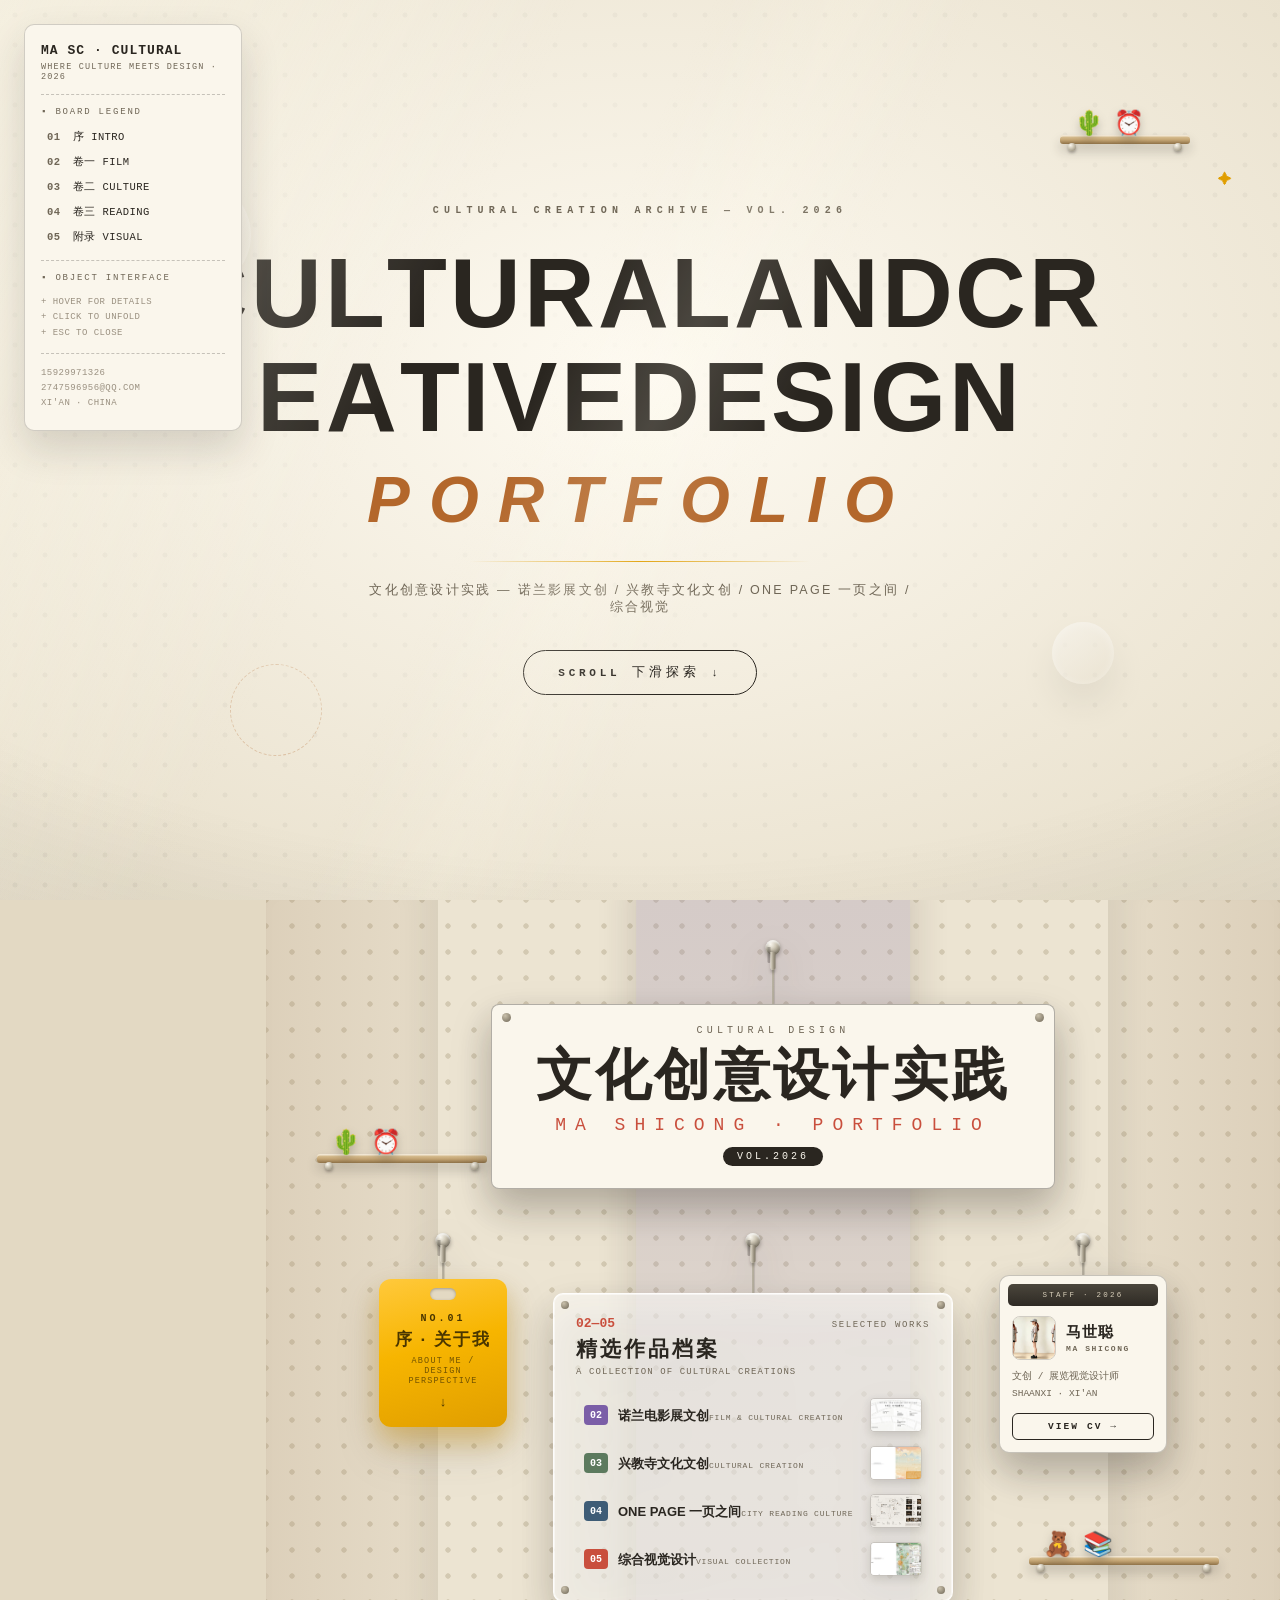
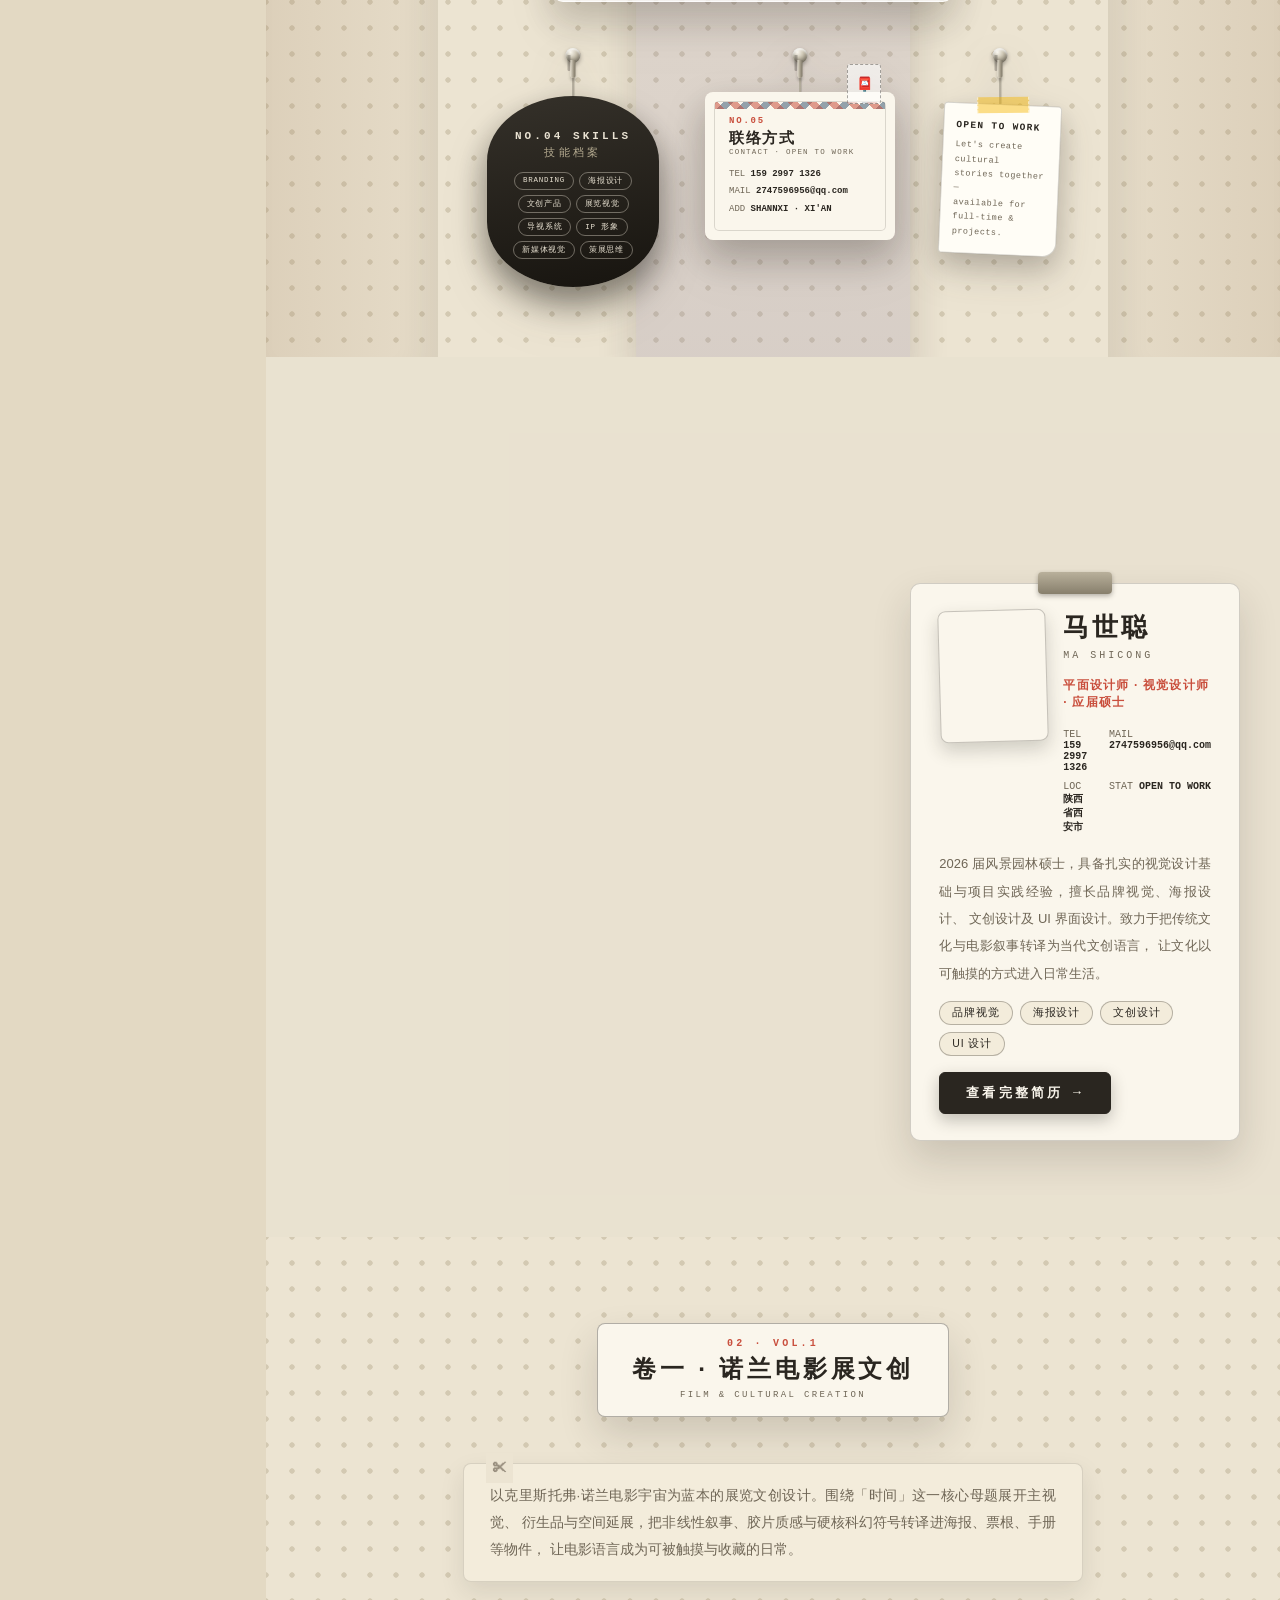
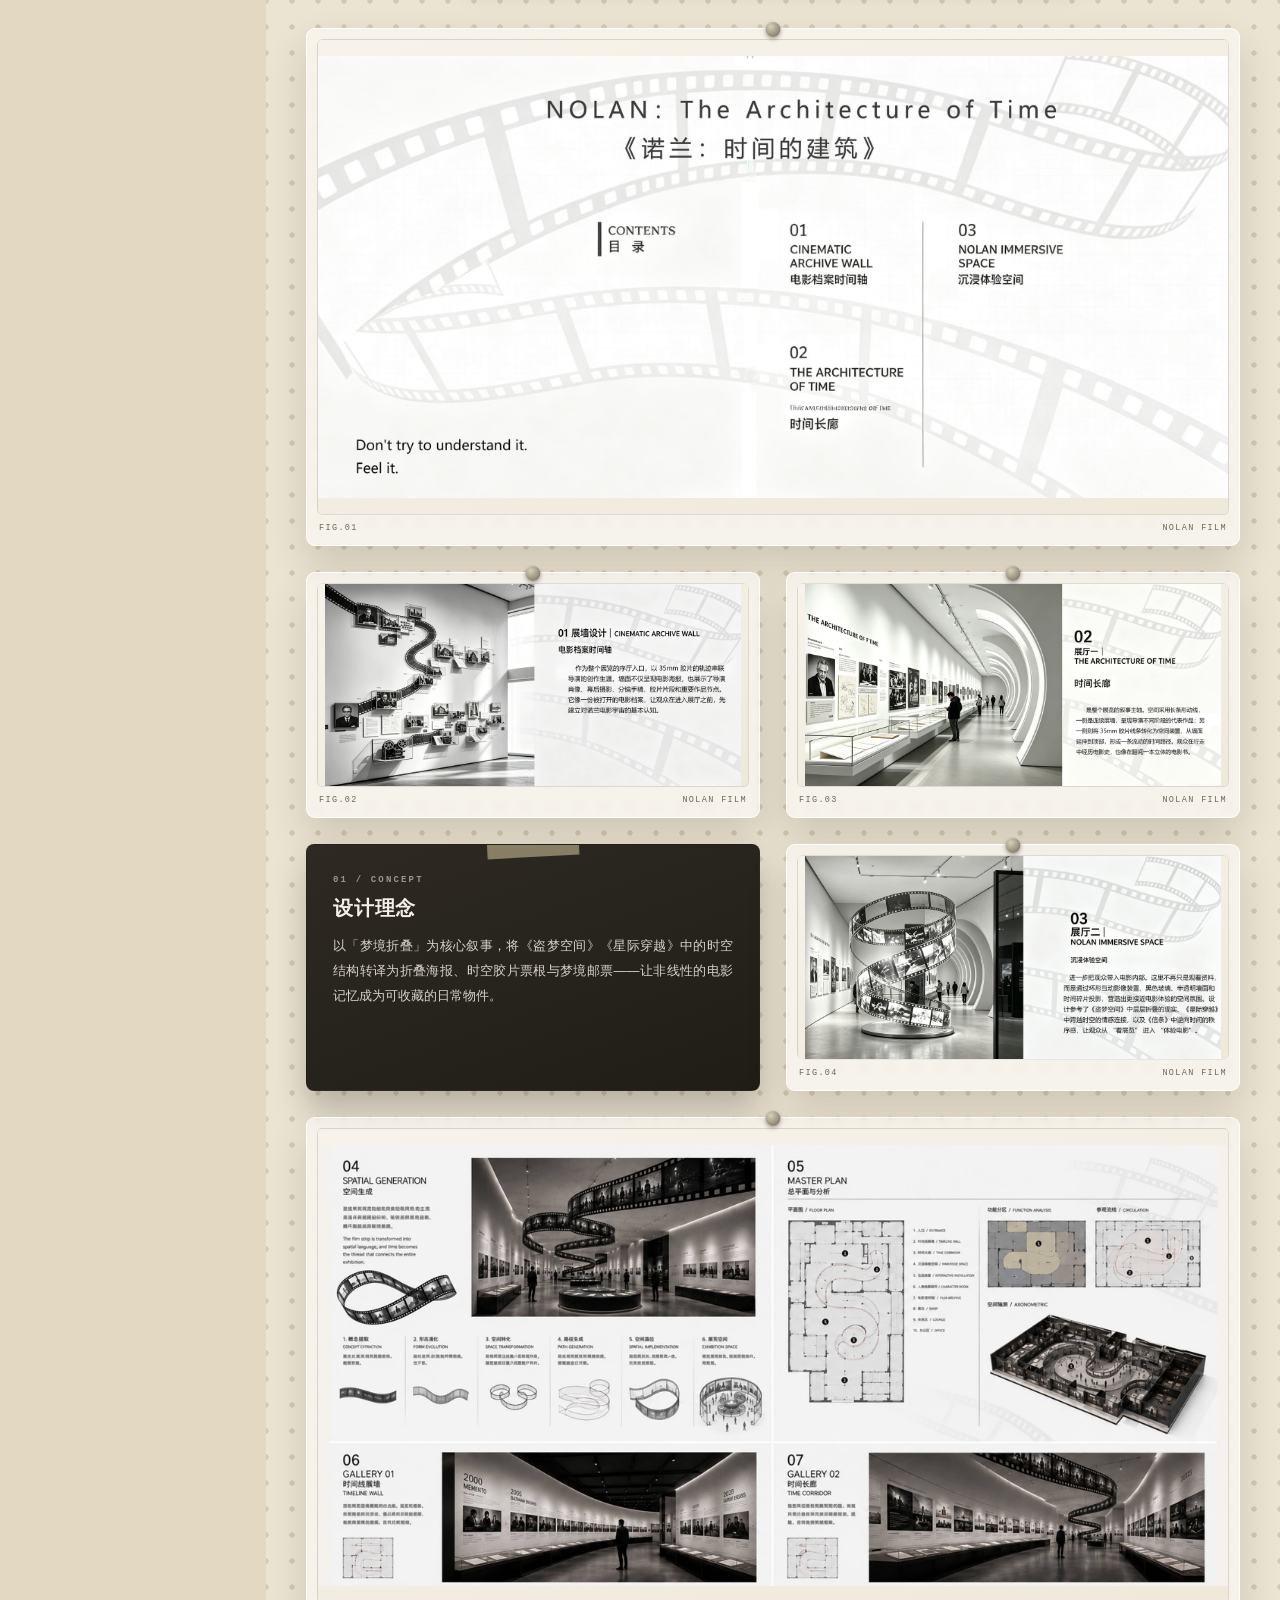
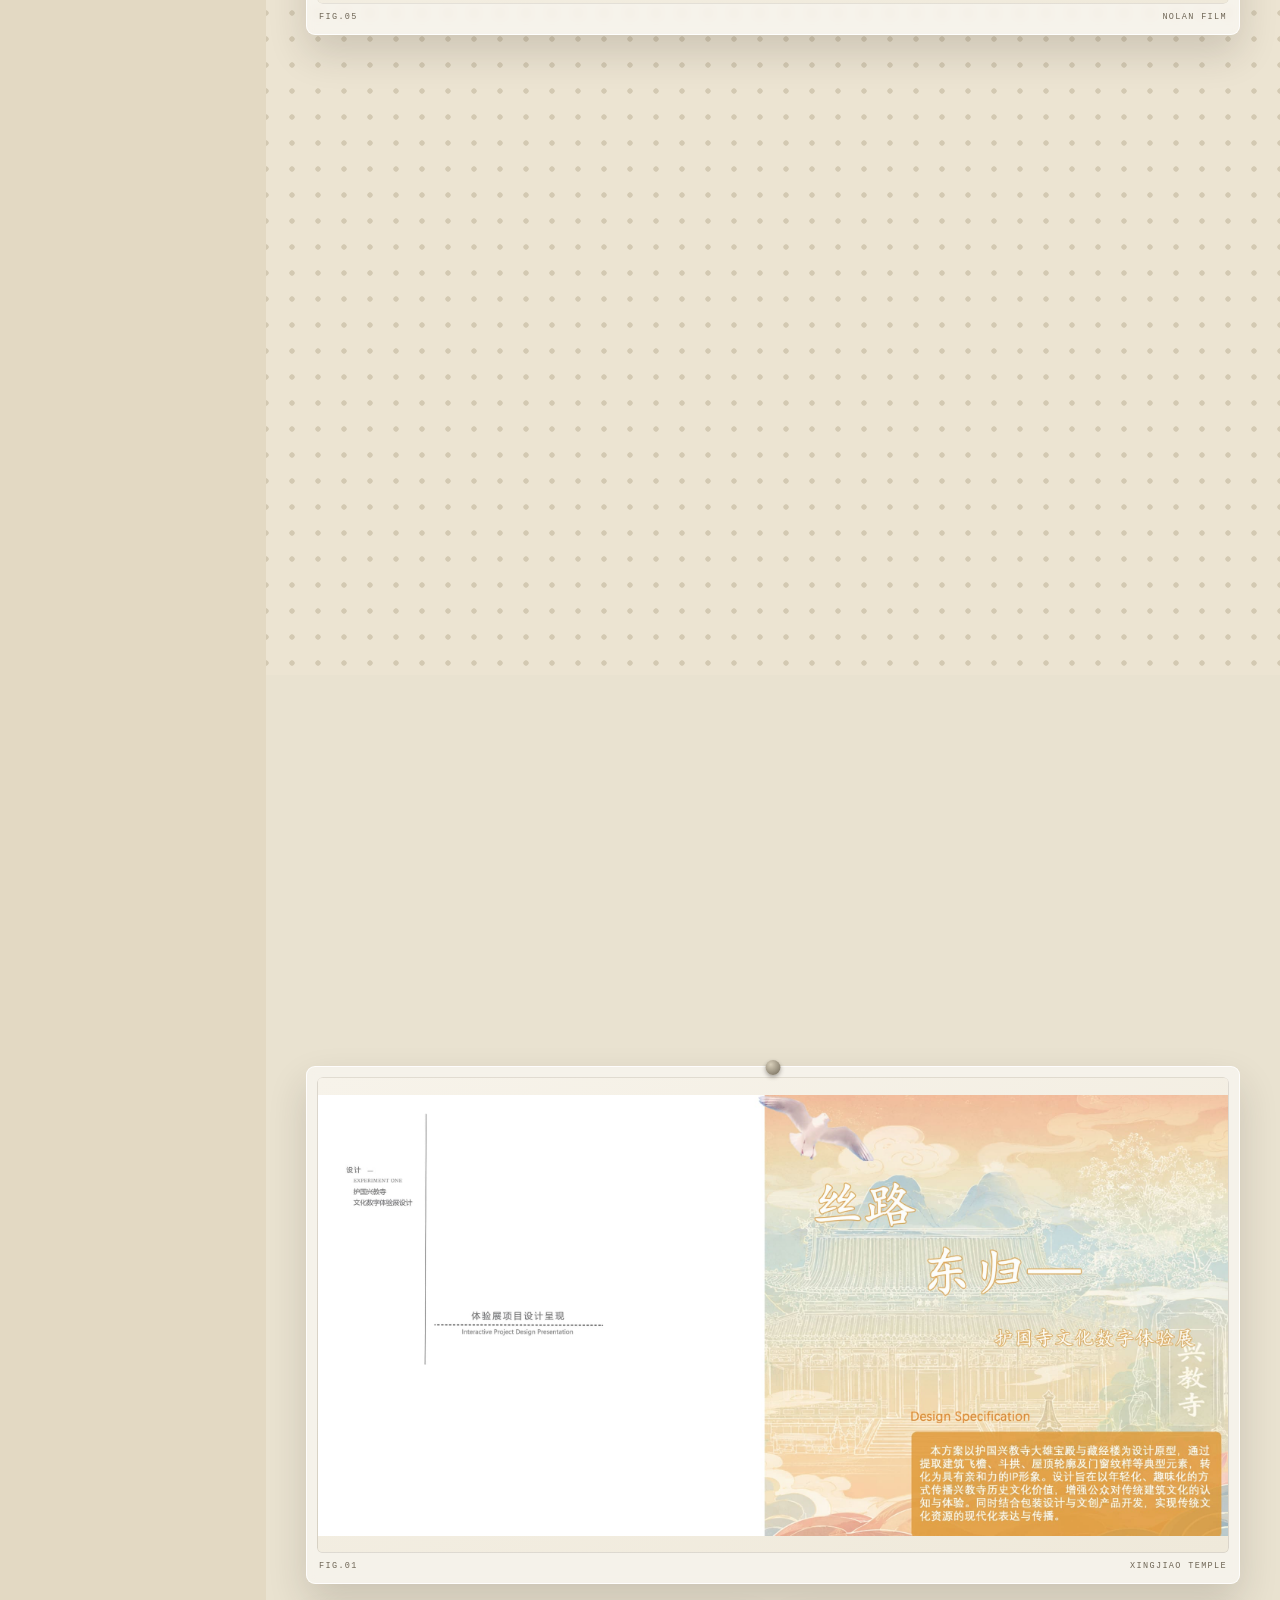
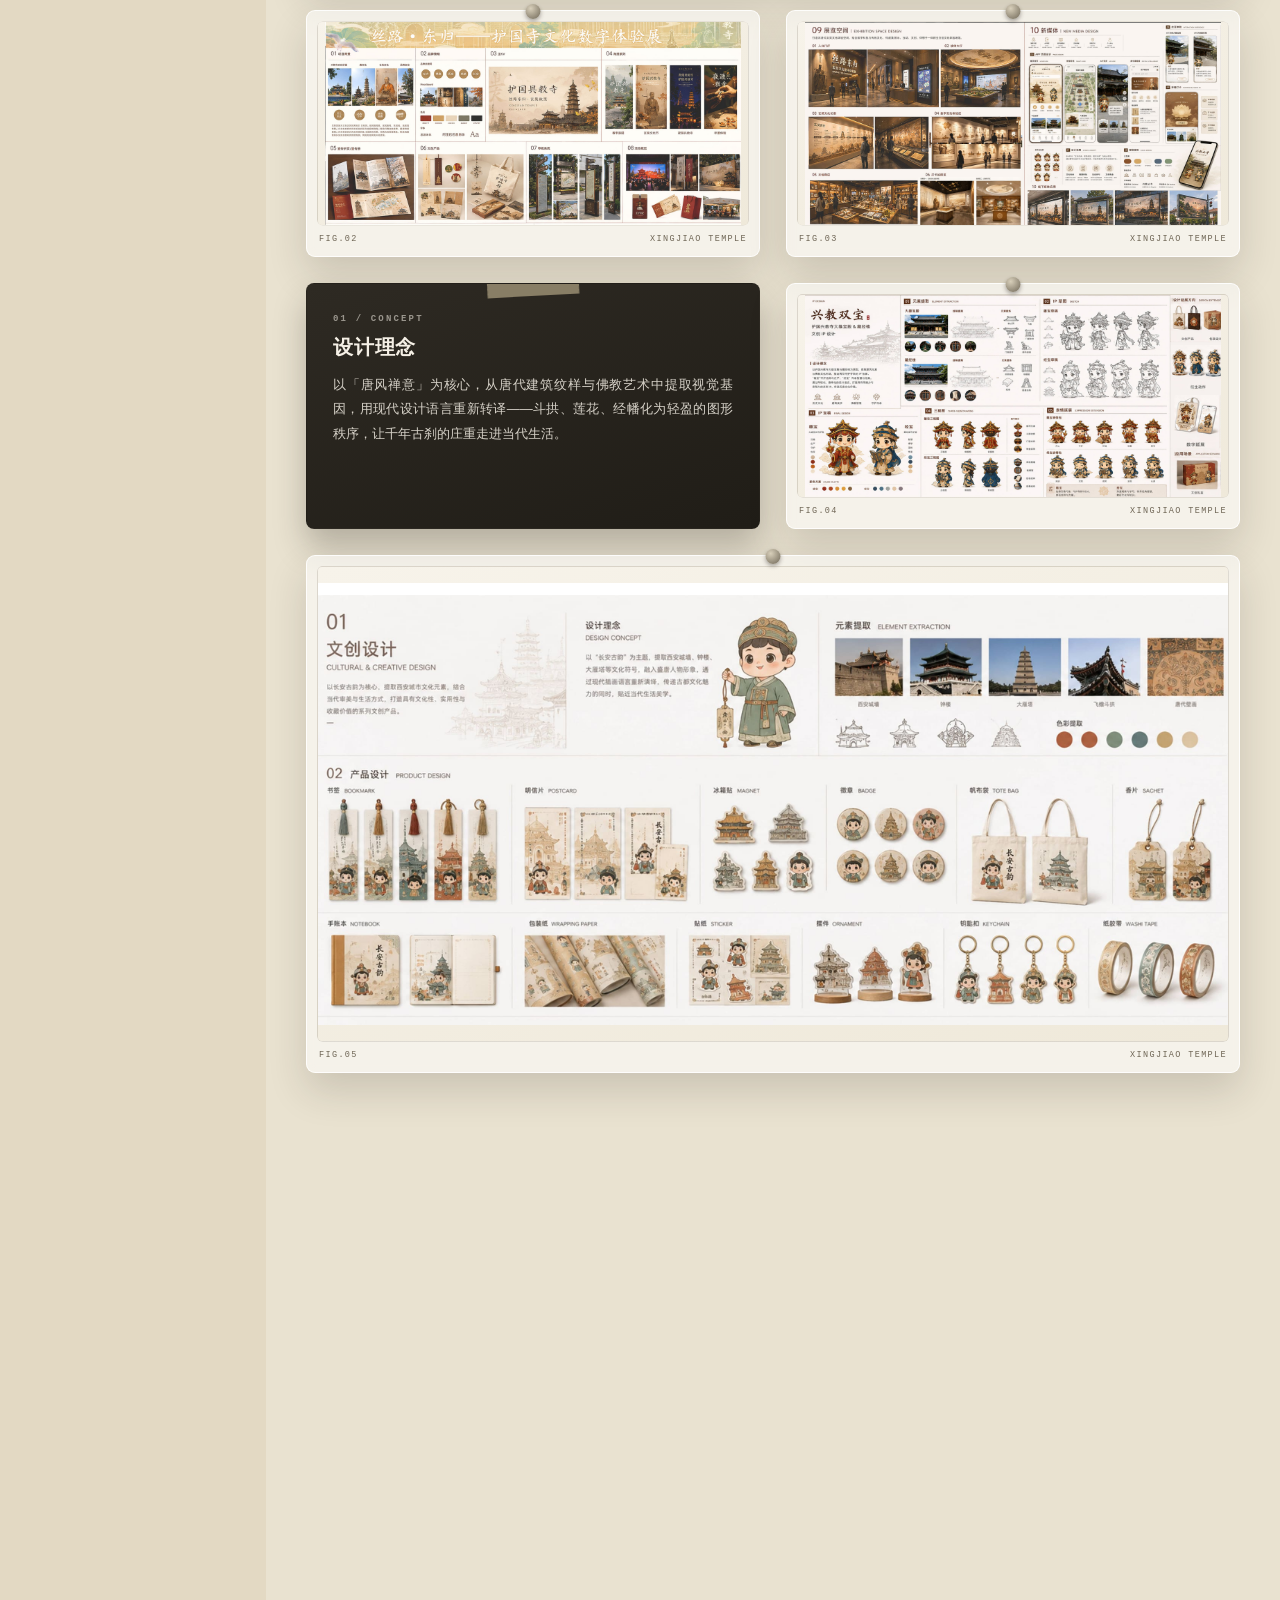
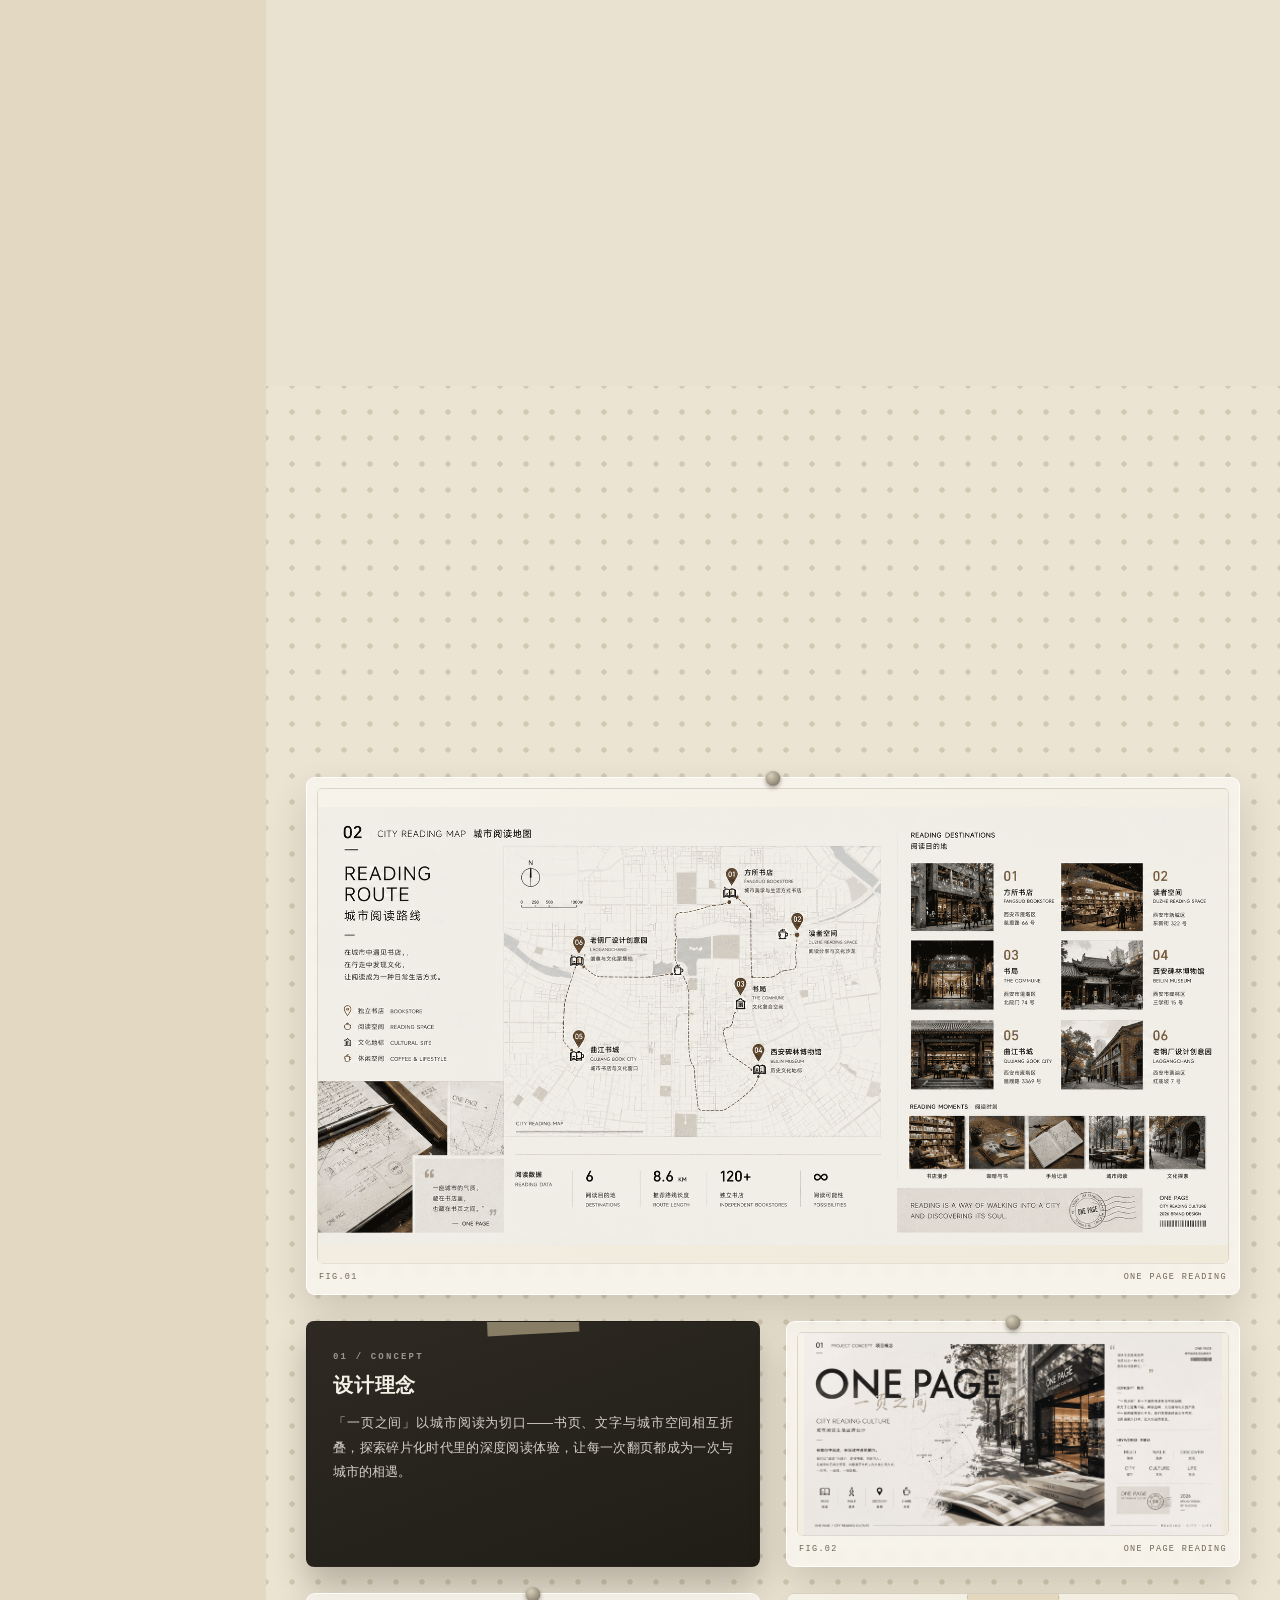
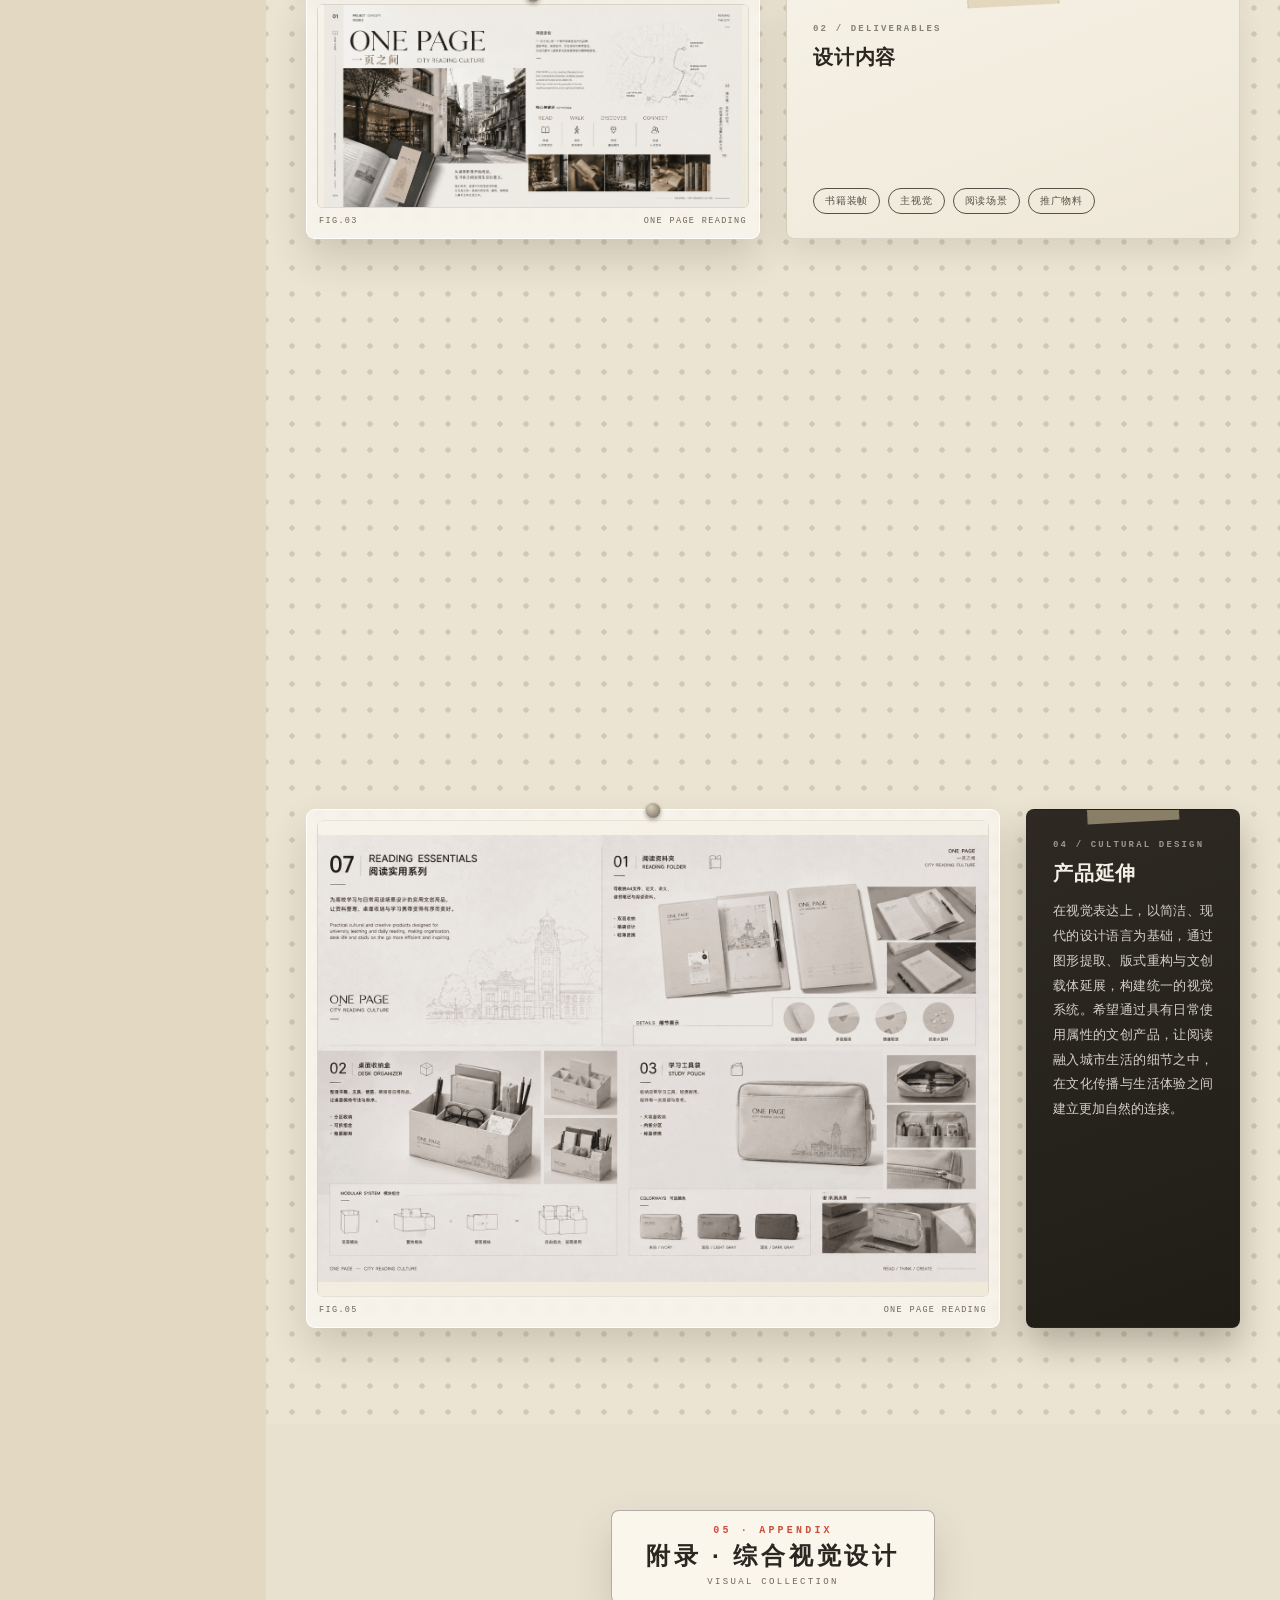
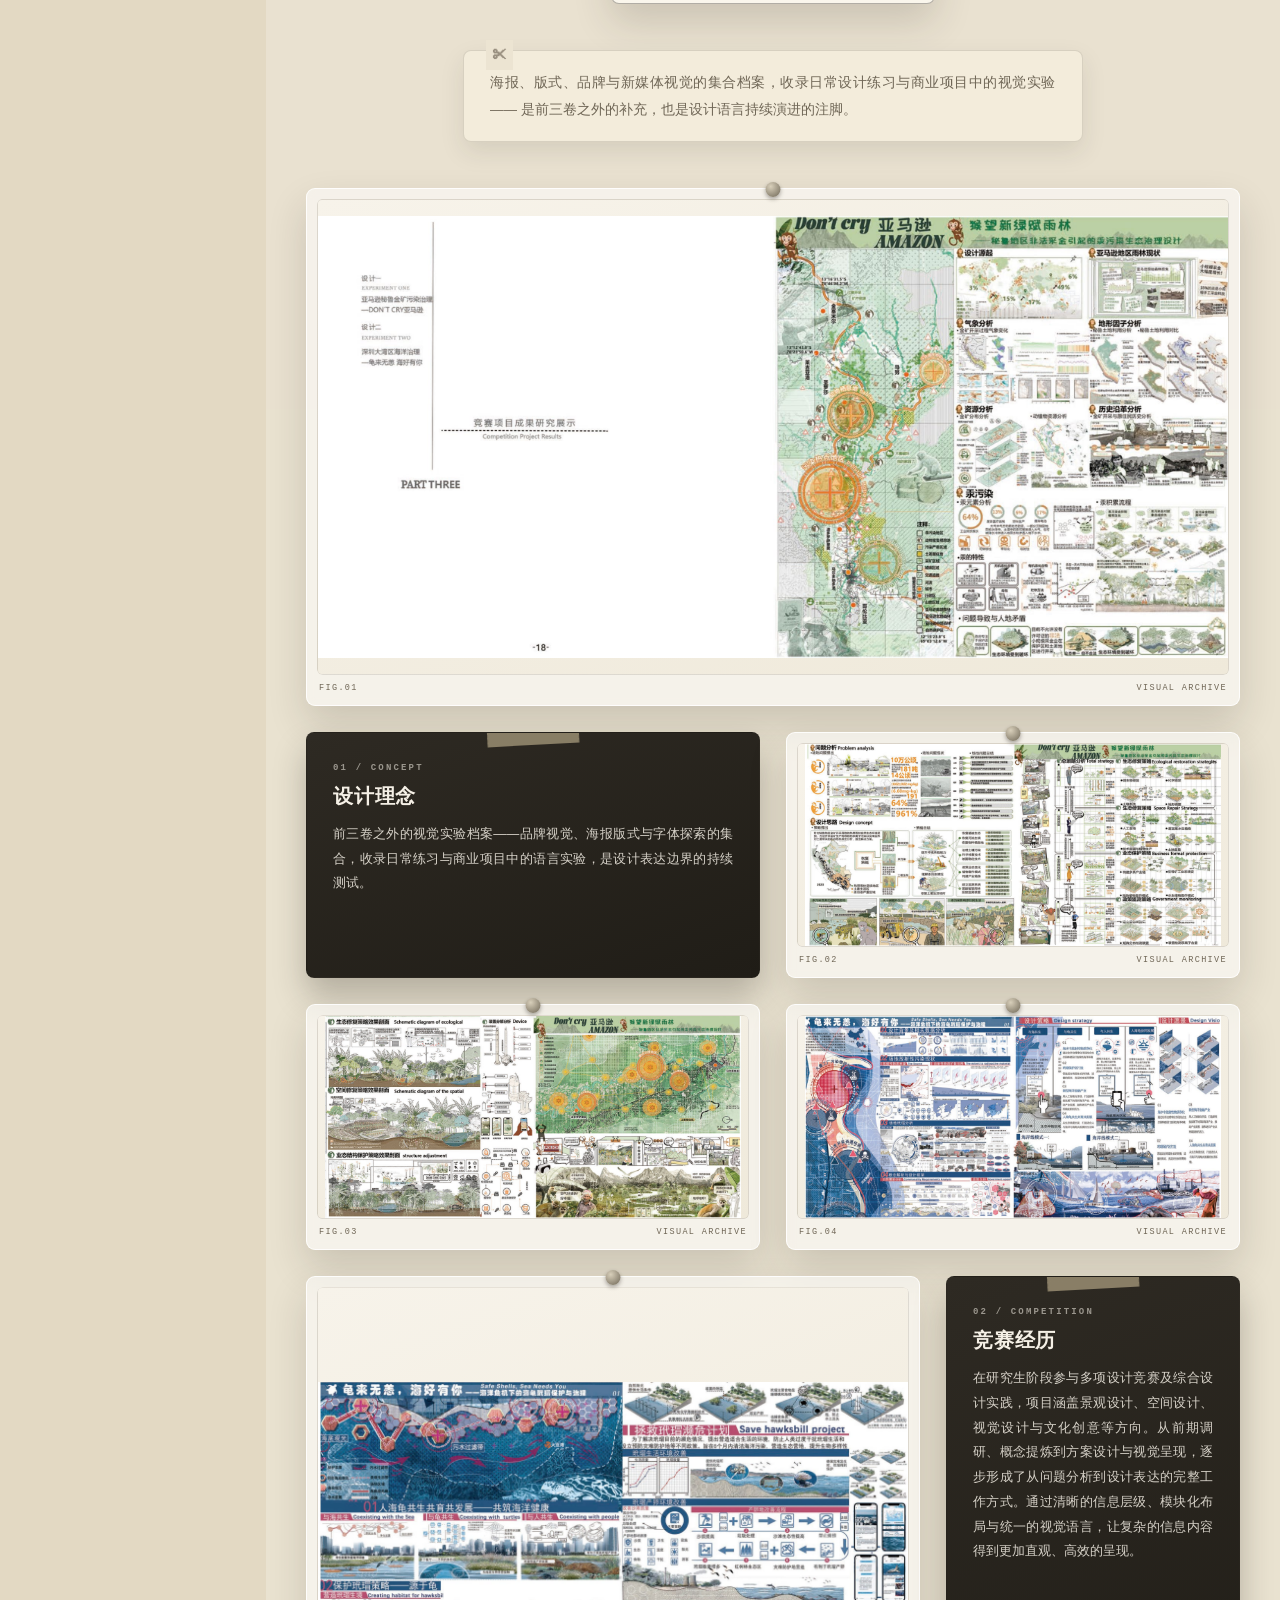
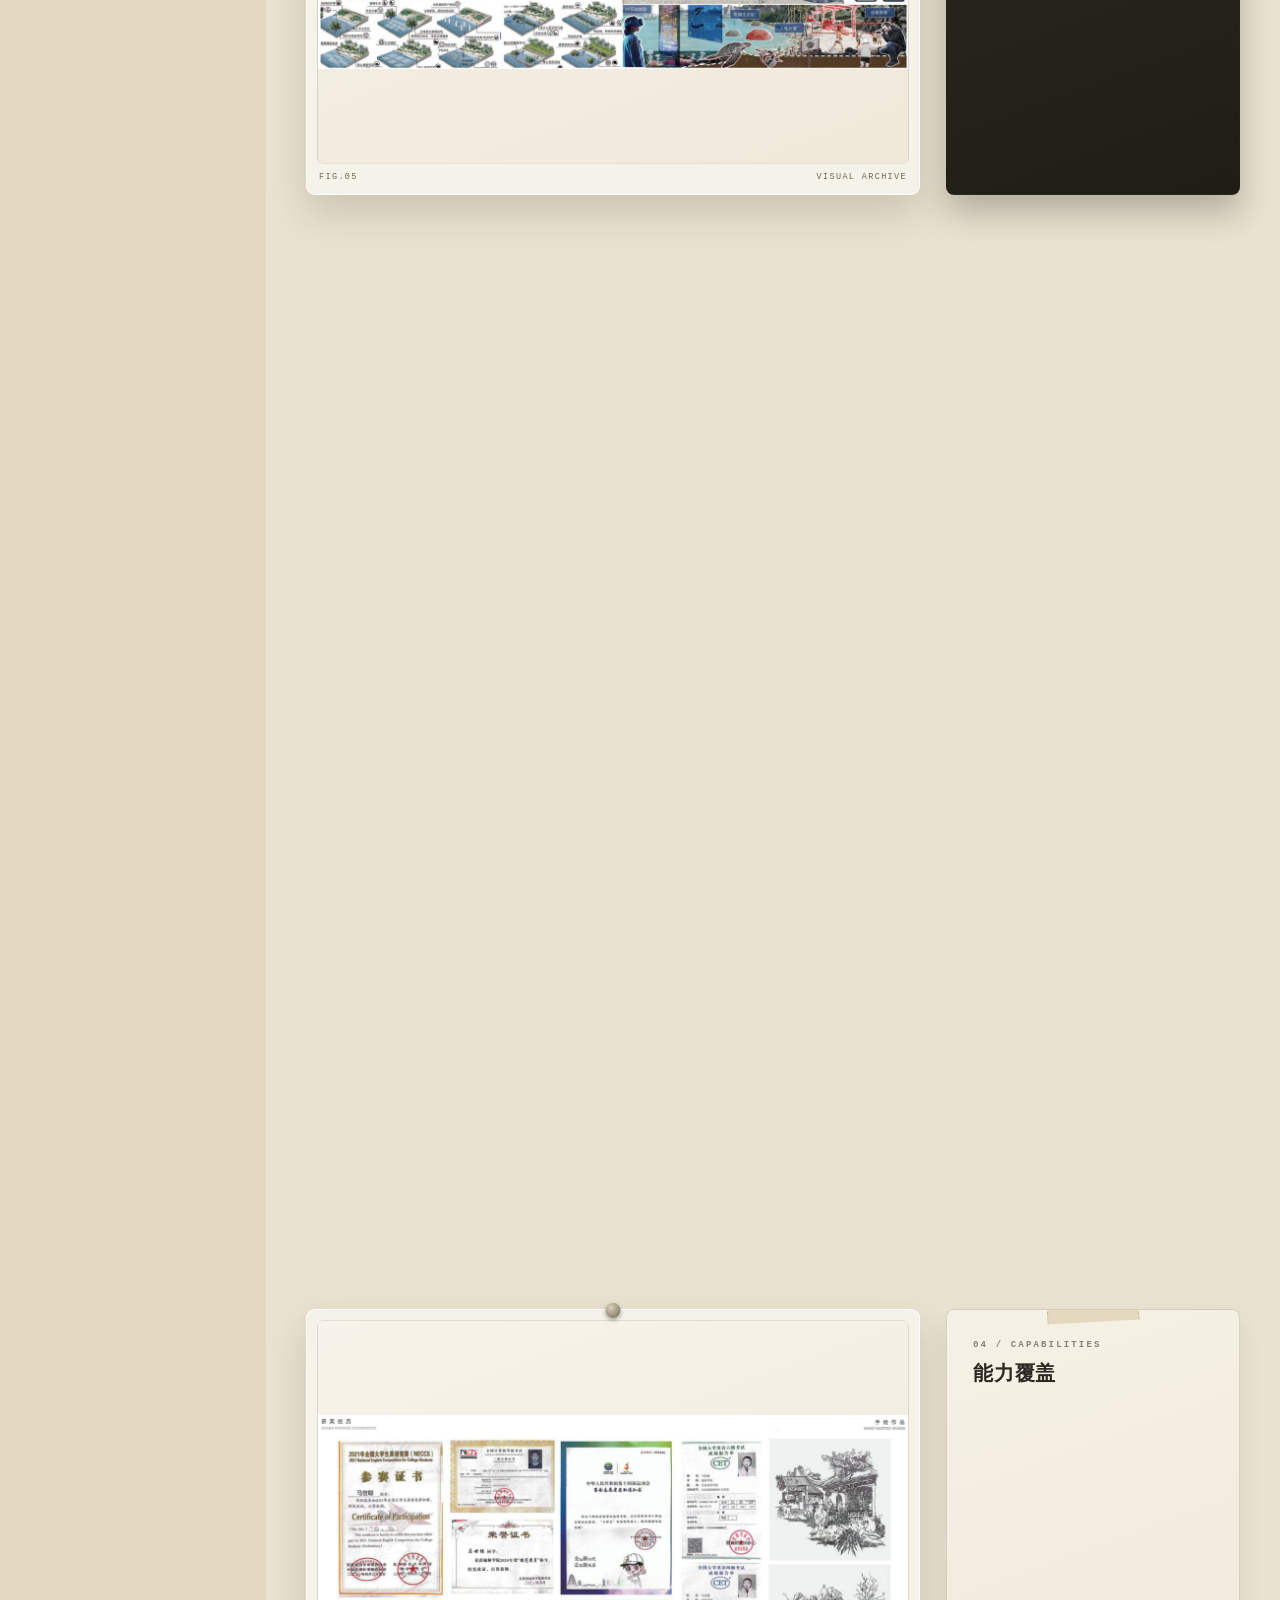
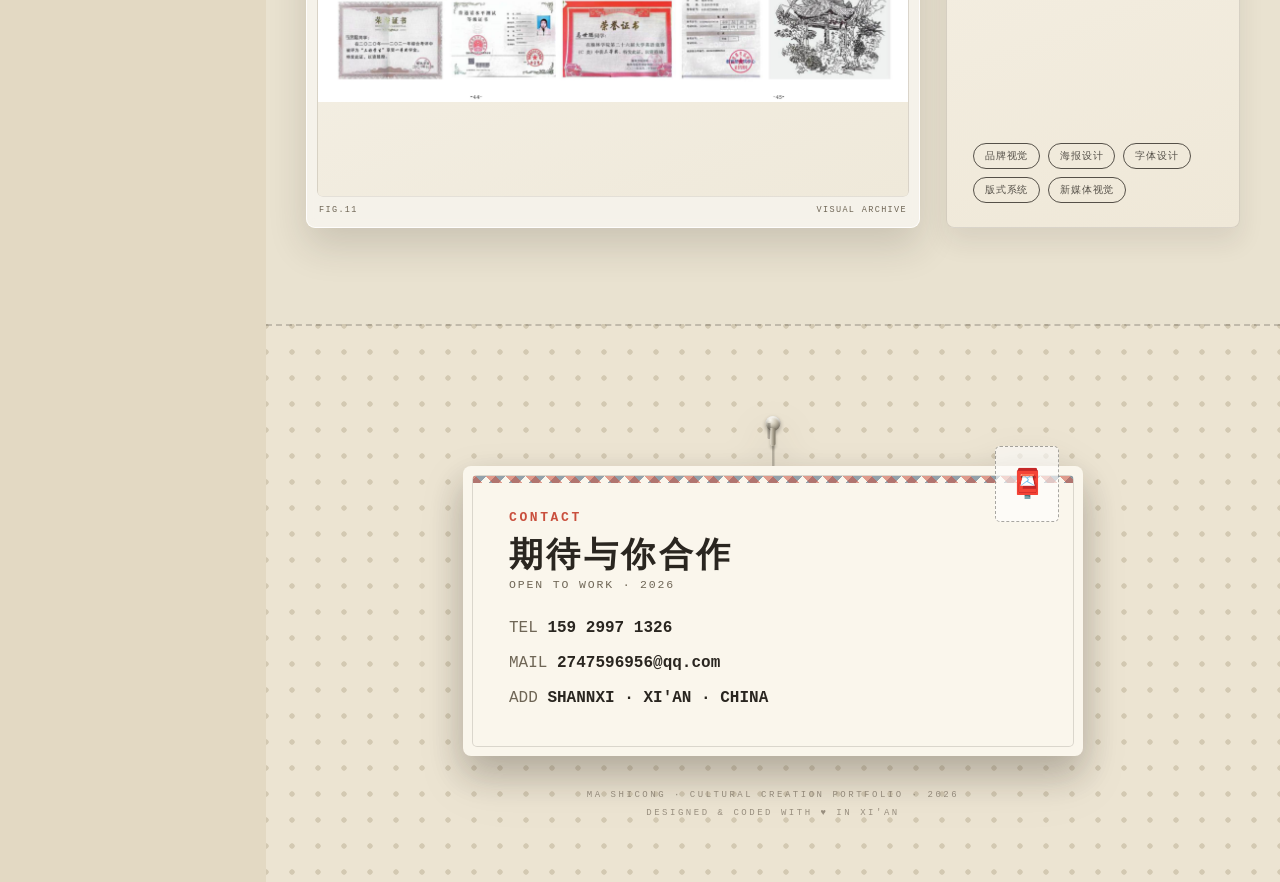
==== commit da4ec740: "deploy: mobile fix + compressed images" ====
--- a/index.html
+++ b/index.html
@@ -1 +1 @@
-<!DOCTYPE html><!--QTHeymCjh5CWI6hzzGSDE--><html lang="zh-CN"><head><meta charSet="utf-8"/><meta name="viewport" content="width=device-width, initial-scale=1"/><link rel="preload" as="image" href="/works/film/film-01.jpg"/><link rel="preload" as="image" href="/works/culture/culture-cover.jpg"/><link rel="preload" as="image" href="/works/reading/reading-01.png"/><link rel="preload" as="image" href="/works/visual/visual-03.jpg"/><link rel="preload" as="image" href="/cute-character-cropped.jpg"/><link rel="preload" as="image" href="/works/about/portrait-cover.jpg"/><link rel="stylesheet" href="/_next/static/chunks/e21ab596b5fe397b.css" data-precedence="next"/><link rel="preload" as="script" fetchPriority="low" href="/_next/static/chunks/c49d174f4f966385.js"/><script src="/_next/static/chunks/8295faf5c863fe53.js" async=""></script><script src="/_next/static/chunks/1923481c79ea851b.js" async=""></script><script src="/_next/static/chunks/02923749981b1a19.js" async=""></script><script src="/_next/static/chunks/turbopack-8f834f7015f49ed0.js" async=""></script><script src="/_next/static/chunks/268833786b937530.js" async=""></script><script src="/_next/static/chunks/f8f36408546f1f33.js" async=""></script><script src="/_next/static/chunks/d22f3b71aedb9a60.js" async=""></script><title>马世聪 · 文化创意设计实践 CULTURAL DESIGN 2026</title><meta name="description" content="文化创意设计作品集：序 INTRO / 卷一 FILM 诺兰电影展文创 / 卷二 CULTURE 兴教寺文化文创 / 卷三 READING 一页之间 / 附录 VISUAL 综合视觉设计"/><script src="/_next/static/chunks/a6dad97d9634a72d.js" noModule=""></script></head><body><div hidden=""><!--$--><!--/$--></div><main><section class="intro-cover" id="cover"><span class="orb orb-1" aria-hidden="true"></span><span class="orb orb-2" aria-hidden="true"></span><span class="orb-ring" aria-hidden="true"></span><div class="cover-frame"><div class="cover-kicker">CULTURAL CREATION ARCHIVE — VOL. 2026</div><h1 class="cover-name" aria-label="CULTURAL AND CREATIVE DESIGN PORTFOLIO"><span class="row row-1"><span class="ltr" style="--i:0.1s">C</span><span class="ltr" style="--i:0.14500000000000002s">U</span><span class="ltr" style="--i:0.19s">L</span><span class="ltr" style="--i:0.23500000000000001s">T</span><span class="ltr" style="--i:0.28s">U</span><span class="ltr" style="--i:0.32499999999999996s">R</span><span class="ltr" style="--i:0.37s">A</span><span class="ltr" style="--i:0.41500000000000004s">L</span><span class="ltr" style="--i:0.45999999999999996s"> </span><span class="ltr" style="--i:0.505s">A</span><span class="ltr" style="--i:0.5499999999999999s">N</span><span class="ltr" style="--i:0.595s">D</span><span class="ltr" style="--i:0.64s"> </span><span class="ltr" style="--i:0.6849999999999999s">C</span><span class="ltr" style="--i:0.73s">R</span><span class="ltr" style="--i:0.7749999999999999s">E</span><span class="ltr" style="--i:0.82s">A</span><span class="ltr" style="--i:0.865s">T</span><span class="ltr" style="--i:0.9099999999999999s">I</span><span class="ltr" style="--i:0.955s">V</span><span class="ltr" style="--i:0.9999999999999999s">E</span><span class="ltr" style="--i:1.045s"> </span><span class="ltr" style="--i:1.09s">D</span><span class="ltr" style="--i:1.135s">E</span><span class="ltr" style="--i:1.1800000000000002s">S</span><span class="ltr" style="--i:1.225s">I</span><span class="ltr" style="--i:1.27s">G</span><span class="ltr" style="--i:1.315s">N</span></span><span class="row row-3 accent"><span class="ltr" style="--i:1.36s">P</span><span class="ltr" style="--i:1.405s">O</span><span class="ltr" style="--i:1.45s">R</span><span class="ltr" style="--i:1.495s">T</span><span class="ltr" style="--i:1.54s">F</span><span class="ltr" style="--i:1.585s">O</span><span class="ltr" style="--i:1.6300000000000001s">L</span><span class="ltr" style="--i:1.675s">I</span><span class="ltr" style="--i:1.72s">O</span></span></h1><div class="cover-line"></div><div class="cover-sub">文化创意设计实践 — 诺兰影展文创 / 兴教寺文化文创 / ONE PAGE 一页之间 / 综合视觉</div><button class="enter-btn" type="button">SCROLL <span class="cn">下滑探索</span> <span class="arr">↓</span></button></div><div class="wood-shelf shelf-c" aria-hidden="true"><span class="shelf-item">🌵</span><span class="shelf-item">⏰</span></div><div class="scroll-hint"><span class="mouse"><i></i></span>SCROLL DOWN</div></section><aside class="legend-panel"><div class="legend-brand">MA SC · CULTURAL</div><div class="legend-sub">WHERE CULTURE MEETS DESIGN · 2026</div><hr class="legend-divider"/><div class="legend-title">▪ BOARD LEGEND</div><ul class="legend-list"><li><span class="no">01</span><span>序<!-- --> <!-- -->INTRO</span></li><li><span class="no">02</span><span>卷一<!-- --> <!-- -->FILM</span></li><li><span class="no">03</span><span>卷二<!-- --> <!-- -->CULTURE</span></li><li><span class="no">04</span><span>卷三<!-- --> <!-- -->READING</span></li><li><span class="no">05</span><span>附录<!-- --> <!-- -->VISUAL</span></li></ul><hr class="legend-divider"/><div class="legend-title">▪ OBJECT INTERFACE</div><div class="legend-foot">+ HOVER FOR DETAILS<br/>+ CLICK TO UNFOLD<br/>+ ESC TO CLOSE</div><hr class="legend-divider"/><div class="legend-foot">15929971326<br/>2747596956@QQ.COM<br/>XI&#x27;AN · CHINA</div></aside><div class="board-main"><section class="hero pegboard"><div class="board-panels" aria-hidden="true"><span class="bp bp-l"></span><span class="bp bp-m"></span><span class="bp bp-r"></span></div><div class="wood-shelf shelf-a" aria-hidden="true"><span class="shelf-item">🌵</span><span class="shelf-item">⏰</span></div><div class="wood-shelf shelf-b" aria-hidden="true"><span class="shelf-item">🧸</span><span class="shelf-item">📚</span></div><div class="hang-wrap hero-banner" style="--d:0s"><div class="hang-swing"><div class="hang-hook"></div><div class="hang-string" style="height:34px"></div><div class="banner-board"><div class="banner-kicker">CULTURAL DESIGN</div><h1 class="banner-title">文化创意设计实践<span class="en">MA SHICONG · PORTFOLIO</span></h1><span class="banner-year">VOL.2026</span></div></div></div><div class="hero-rig"><div class="hang-wrap " style="--d:0.4s"><div class="hang-swing"><div class="hang-hook"></div><div class="hang-string" style="height:16px"></div><button class="hang-card keytag"><div class="no">NO.01</div><div class="cn">序 · 关于我</div><div class="en">ABOUT ME / DESIGN PERSPECTIVE</div><span class="arrow">↓</span></button></div></div><div class="hang-wrap " style="--d:1.1s"><div class="hang-swing"><div class="hang-hook"></div><div class="hang-string" style="height:30px"></div><div class="acrylic-file"><span class="corner c-tl"></span><span class="corner c-tr"></span><span class="corner c-bl"></span><span class="corner c-br"></span><div class="file-head"><span class="no">02—05</span><span class="en">SELECTED WORKS</span></div><div class="file-title">精选作品档案</div><div class="file-sub">A COLLECTION OF CULTURAL CREATIONS</div><ul class="file-list"><li><span class="no" style="background:#7B5EA7">02</span><span class="t"><span class="cn">诺兰电影展文创</span><span class="en">FILM &amp; CULTURAL CREATION</span></span><img class="thumb" src="/works/film/film-01.jpg" alt="诺兰电影展文创" loading="eager" decoding="async"/></li><li><span class="no" style="background:#5C7A5E">03</span><span class="t"><span class="cn">兴教寺文化文创</span><span class="en">CULTURAL CREATION</span></span><img class="thumb" src="/works/culture/culture-cover.jpg" alt="兴教寺文化文创" loading="eager" decoding="async"/></li><li><span class="no" style="background:#3E5C76">04</span><span class="t"><span class="cn">ONE PAGE 一页之间</span><span class="en">CITY READING CULTURE</span></span><img class="thumb" src="/works/reading/reading-01.png" alt="ONE PAGE 一页之间" loading="eager" decoding="async"/></li><li><span class="no" style="background:#C94F3D">05</span><span class="t"><span class="cn">综合视觉设计</span><span class="en">VISUAL COLLECTION</span></span><img class="thumb" src="/works/visual/visual-03.jpg" alt="综合视觉设计" loading="eager" decoding="async"/></li></ul></div></div></div><div class="hang-wrap " style="--d:1.8s"><div class="hang-swing"><div class="hang-hook"></div><div class="hang-string" style="height:12px"></div><div class="hang-card id-card"><div class="strap"><span>STAFF · 2026</span></div><div class="id-row"><img class="id-avatar" src="/cute-character-cropped.jpg" alt="avatar" loading="eager" decoding="async"/><div><div class="id-name">马世聪<small>MA SHICONG</small></div></div></div><div class="id-meta">文创 / 展览视觉设计师<br/>SHAANXI · XI&#x27;AN</div><a class="id-cv" href="/resume">VIEW CV →</a></div></div></div><div class="hang-wrap " style="--d:0.8s"><div class="hang-swing"><div class="hang-hook"></div><div class="hang-string" style="height:18px"></div><div class="hang-card skills-oval"><div class="head">NO.04 SKILLS</div><div class="head-cn">技能档案</div><div class="skill-chips"><span>BRANDING</span><span>海报设计</span><span>文创产品</span><span>展览视觉</span><span>导视系统</span><span>IP 形象</span><span>新媒体视觉</span><span>策展思维</span></div></div></div></div><div class="hang-wrap " style="--d:1.4s"><div class="hang-swing"><div class="hang-hook"></div><div class="hang-string" style="height:14px"></div><div class="hang-card envelope"><span class="env-stamp">📮</span><div class="envelope-inner"><div class="no">NO.05</div><div class="cn">联络方式</div><div class="en">CONTACT · OPEN TO WORK</div><div class="env-lines">TEL <b>159 2997 1326</b><br/>MAIL <b>2747596956@qq.com</b><br/>ADD <b>SHANNXI · XI&#x27;AN</b></div></div></div></div></div><div class="hang-wrap " style="--d:2.2s"><div class="hang-swing"><div class="hang-hook"></div><div class="hang-string" style="height:26px"></div><div class="note-tag hang-card"><span class="tape"></span><b>OPEN TO WORK</b>Let&#x27;s create cultural<br/>stories together —<br/>available for<br/>full-time &amp; projects.</div></div></div></div><div class="scroll-hint">▼ SCROLL TO EXPLORE ▼</div></section><section id="intro" class="section pegboard"><div class="section-inner"><div class="sec-head reveal"><div class="sec-tag"><div class="no">01 · INTRO</div><div class="cn">序 · 关于我</div><div class="en">DESIGN PERSPECTIVE</div></div></div><div class="intro-grid"><div class="intro-video-card reveal"><div class="cap"><span>▪ DESIGN REEL</span><span>2026 / LOOP</span></div><div class="video-frame"><video src="/portfolio-video2.mp4" poster="/cute-character-cropped.jpg" loop="" playsInline="" preload="metadata" muted=""></video><button class="video-overlay"><span class="icon"><svg width="20" height="20" viewBox="0 0 20 20"><path d="M5 3.5v13l11-6.5-11-6.5z" fill="#fff"></path></svg></span><span class="txt">CLICK TO PLAY</span><span class="sub">点击播放 · 设计影像</span></button></div></div><div class="about-card reveal"><span class="clip"></span><div class="resume-head"><img class="resume-photo" src="/works/about/portrait-cover.jpg" alt="马世聪" loading="eager" decoding="async"/><div class="resume-head-main"><div class="name">马世聪</div><div class="name-en">MA SHICONG</div><div class="resume-title">平面设计师 · 视觉设计师 · 应届硕士</div><div class="about-facts"><span>TEL <b>159 2997 1326</b></span><span>MAIL <b>2747596956@qq.com</b></span><span>LOC <b>陕西省西安市</b></span><span>STAT <b>OPEN TO WORK</b></span></div></div></div><p class="resume-intro">2026 届风景园林硕士，具备扎实的视觉设计基础与项目实践经验，擅长品牌视觉、海报设计、 文创设计及 UI 界面设计。致力于把传统文化与电影叙事转译为当代文创语言， 让文化以可触摸的方式进入日常生活。</p><div class="cover-chips"><span>品牌视觉</span><span>海报设计</span><span>文创设计</span><span>UI 设计</span></div><a class="resume-jump" href="/resume">查看完整简历 <span class="arr">→</span></a></div></div></div></section><section id="film" class="section pegboard"><div class="section-inner"><div class="sec-head reveal"><div class="sec-tag"><div class="no">02 · VOL.1</div><div class="cn">卷一 · 诺兰电影展文创</div><div class="en">FILM &amp; CULTURAL CREATION</div></div></div><p class="sec-desc reveal">以克里斯托弗·诺兰电影宇宙为蓝本的展览文创设计。围绕「时间」这一核心母题展开主视觉、 衍生品与空间延展，把非线性叙事、胶片质感与硬核科幻符号转译进海报、票根、手册等物件， 让电影语言成为可被触摸与收藏的日常。</p><div class="gallery bento film"><figure class="photo-frame hang-wrap reveal span-6x4 fill-contain" style="--d:0s"><span class="frame-pin"></span><img src="/works/film/film-01.jpg" alt="NOLAN FILM 01" loading="lazy"/><figcaption class="fig"><span>FIG.<!-- -->01</span><span>NOLAN FILM</span></figcaption></figure><figure class="photo-frame hang-wrap reveal span-3x2 fill-contain" style="--d:0.7s"><span class="frame-pin"></span><img src="/works/film/film-02.jpg" alt="NOLAN FILM 02" loading="lazy"/><figcaption class="fig"><span>FIG.<!-- -->02</span><span>NOLAN FILM</span></figcaption></figure><figure class="photo-frame hang-wrap reveal span-3x2 fill-contain" style="--d:1.4s"><span class="frame-pin"></span><img src="/works/film/film-03.jpg" alt="NOLAN FILM 03" loading="lazy"/><figcaption class="fig"><span>FIG.<!-- -->03</span><span>NOLAN FILM</span></figcaption></figure><div class="note-card reveal dark span-3x2"><span class="note-tape"></span><div class="note-k">01 / CONCEPT</div><div class="note-cn">设计理念</div><p>以「梦境折叠」为核心叙事，将《盗梦空间》《星际穿越》中的时空结构转译为折叠海报、时空胶片票根与梦境邮票——让非线性的电影记忆成为可收藏的日常物件。</p></div><figure class="photo-frame hang-wrap reveal span-3x2 fill-contain" style="--d:0s"><span class="frame-pin"></span><img src="/works/film/film-04.jpg" alt="NOLAN FILM 04" loading="lazy"/><figcaption class="fig"><span>FIG.<!-- -->04</span><span>NOLAN FILM</span></figcaption></figure><figure class="photo-frame hang-wrap reveal span-6x4 fill-contain" style="--d:0.7s"><span class="frame-pin"></span><img src="/works/film/film-05.jpg" alt="NOLAN FILM 05" loading="lazy"/><figcaption class="fig"><span>FIG.<!-- -->05</span><span>NOLAN FILM</span></figcaption></figure><figure class="photo-frame hang-wrap reveal span-3x2 fill-contain" style="--d:1.4s"><span class="frame-pin"></span><img src="/works/film/film-06.png" alt="NOLAN FILM 06" loading="lazy"/><figcaption class="fig"><span>FIG.<!-- -->06</span><span>NOLAN FILM</span></figcaption></figure><figure class="photo-frame hang-wrap reveal span-3x2 fill-contain" style="--d:0s"><span class="frame-pin"></span><img src="/works/film/film-07.png" alt="NOLAN FILM 07" loading="lazy"/><figcaption class="fig"><span>FIG.<!-- -->07</span><span>NOLAN FILM</span></figcaption></figure><figure class="photo-frame hang-wrap reveal span-3x2 fill-contain" style="--d:0.7s"><span class="frame-pin"></span><img src="/works/film/film-08.png" alt="NOLAN FILM 08" loading="lazy"/><figcaption class="fig"><span>FIG.<!-- -->08</span><span>NOLAN FILM</span></figcaption></figure><div class="note-card reveal paper span-3x2"><span class="note-tape"></span><div class="note-k">02 / DELIVERABLES</div><div class="note-cn">设计内容</div><div class="note-tags"><span>主视觉海报</span><span>系列文创</span><span>票根手册</span><span>包装系统</span><span>展览导视</span></div></div></div></div></section><section id="culture" class="section pegboard"><div class="section-inner"><div class="sec-head reveal"><div class="sec-tag"><div class="no">03 · VOL.2</div><div class="cn">卷二 · 兴教寺文化文创</div><div class="en">CULTURAL CREATION</div></div></div><p class="sec-desc reveal">以唐代兴教寺文化遗产为核心，从古建形制、传统纹样与佛教艺术中提取设计元素， 完成文创产品、展会视觉与品牌物料的系统设计。让千年古刹的庄重与静谧， 以轻盈、现代的方式进入当代生活场景。</p><div class="gallery bento culture"><figure class="photo-frame hang-wrap reveal span-6x4 fill-contain" style="--d:0s"><span class="frame-pin"></span><img src="/works/culture/culture-cover.jpg" alt="XINGJIAO TEMPLE 01" loading="lazy"/><figcaption class="fig"><span>FIG.<!-- -->01</span><span>XINGJIAO TEMPLE</span></figcaption></figure><figure class="photo-frame hang-wrap reveal span-3x2 fill-contain" style="--d:0.7s"><span class="frame-pin"></span><img src="/works/culture/culture-fair-01.jpg" alt="XINGJIAO TEMPLE 02" loading="lazy"/><figcaption class="fig"><span>FIG.<!-- -->02</span><span>XINGJIAO TEMPLE</span></figcaption></figure><figure class="photo-frame hang-wrap reveal span-3x2 fill-contain" style="--d:1.4s"><span class="frame-pin"></span><img src="/works/culture/culture-fair-02.jpg" alt="XINGJIAO TEMPLE 03" loading="lazy"/><figcaption class="fig"><span>FIG.<!-- -->03</span><span>XINGJIAO TEMPLE</span></figcaption></figure><div class="note-card reveal dark span-3x2"><span class="note-tape"></span><div class="note-k">01 / CONCEPT</div><div class="note-cn">设计理念</div><p>以「唐风禅意」为核心，从唐代建筑纹样与佛教艺术中提取视觉基因，用现代设计语言重新转译——斗拱、莲花、经幡化为轻盈的图形秩序，让千年古刹的庄重走进当代生活。</p></div><figure class="photo-frame hang-wrap reveal span-3x2 fill-contain" style="--d:0s"><span class="frame-pin"></span><img src="/works/culture/culture-new-03.jpg" alt="XINGJIAO TEMPLE 04" loading="lazy"/><figcaption class="fig"><span>FIG.<!-- -->04</span><span>XINGJIAO TEMPLE</span></figcaption></figure><figure class="photo-frame hang-wrap reveal span-6x4 fill-contain" style="--d:0.7s"><span class="frame-pin"></span><img src="/works/culture/culture-new-01.jpg" alt="XINGJIAO TEMPLE 05" loading="lazy"/><figcaption class="fig"><span>FIG.<!-- -->05</span><span>XINGJIAO TEMPLE</span></figcaption></figure><figure class="photo-frame hang-wrap reveal span-6x4 fill-contain" style="--d:1.4s"><span class="frame-pin"></span><img src="/works/culture/culture-new-02.jpg" alt="XINGJIAO TEMPLE 06" loading="lazy"/><figcaption class="fig"><span>FIG.<!-- -->06</span><span>XINGJIAO TEMPLE</span></figcaption></figure><div class="note-card reveal paper span-6x2"><span class="note-tape"></span><div class="note-k">02 / DELIVERABLES</div><div class="note-cn">设计内容</div><div class="note-tags"><span>文创产品</span><span>香囊包装</span><span>字体设计</span><span>展会视觉</span><span>导视物料</span></div></div></div></div></section><section id="reading" class="section pegboard"><div class="section-inner"><div class="sec-head reveal"><div class="sec-tag"><div class="no">04 · VOL.3</div><div class="cn">卷三 · ONE PAGE 一页之间</div><div class="en">CITY READING CULTURE</div></div></div><p class="sec-desc reveal">「一页之间」城市阅读文化企划——以书为媒介连接城市与人群， 通过书籍视觉、阅读场景与推广物料的设计，探索碎片化时代里的深度阅读体验， 让每一次翻页都成为一次城市文化的相遇。</p><div class="gallery bento reading"><figure class="photo-frame hang-wrap reveal span-12x4 fill-contain" style="--d:0s"><span class="frame-pin"></span><img src="/works/reading/reading-01.png" alt="ONE PAGE READING 01" loading="lazy"/><figcaption class="fig"><span>FIG.<!-- -->01</span><span>ONE PAGE READING</span></figcaption></figure><div class="note-card reveal dark span-6x2"><span class="note-tape"></span><div class="note-k">01 / CONCEPT</div><div class="note-cn">设计理念</div><p>「一页之间」以城市阅读为切口——书页、文字与城市空间相互折叠，探索碎片化时代里的深度阅读体验，让每一次翻页都成为一次与城市的相遇。</p></div><figure class="photo-frame hang-wrap reveal span-6x2 fill-contain" style="--d:0.7s"><span class="frame-pin"></span><img src="/works/reading/reading-02.png" alt="ONE PAGE READING 02" loading="lazy"/><figcaption class="fig"><span>FIG.<!-- -->02</span><span>ONE PAGE READING</span></figcaption></figure><figure class="photo-frame hang-wrap reveal span-6x2 fill-contain" style="--d:1.4s"><span class="frame-pin"></span><img src="/works/reading/reading-03.png" alt="ONE PAGE READING 03" loading="lazy"/><figcaption class="fig"><span>FIG.<!-- -->03</span><span>ONE PAGE READING</span></figcaption></figure><div class="note-card reveal paper span-6x2"><span class="note-tape"></span><div class="note-k">02 / DELIVERABLES</div><div class="note-cn">设计内容</div><div class="note-tags"><span>书籍装帧</span><span>主视觉</span><span>阅读场景</span><span>推广物料</span></div></div><figure class="photo-frame hang-wrap reveal span-9x4 fill-contain" style="--d:0s"><span class="frame-pin"></span><img src="/works/reading/reading-04.png" alt="ONE PAGE READING 04" loading="lazy"/><figcaption class="fig"><span>FIG.<!-- -->04</span><span>ONE PAGE READING</span></figcaption></figure><div class="note-card reveal dark span-3x4"><span class="note-tape"></span><div class="note-k">03 / CULTURAL DESIGN</div><div class="note-cn">文创设计</div><p>以「阅读」作为连接城市与日常生活的媒介，将书籍、文字与城市空间中的生活片段进行重新组合。设计从城市阅读场景出发，将书页、文字、阅读轨迹等视觉元素转化为具有识别度的图形语言，让阅读不再局限于书本，而成为一种可以被携带、使用和感知的生活方式。</p></div><figure class="photo-frame hang-wrap reveal span-9x4 fill-contain" style="--d:0.7s"><span class="frame-pin"></span><img src="/works/reading/reading-05.png" alt="ONE PAGE READING 05" loading="lazy"/><figcaption class="fig"><span>FIG.<!-- -->05</span><span>ONE PAGE READING</span></figcaption></figure><div class="note-card reveal dark span-3x4"><span class="note-tape"></span><div class="note-k">04 / CULTURAL DESIGN</div><div class="note-cn">产品延伸</div><p>在视觉表达上，以简洁、现代的设计语言为基础，通过图形提取、版式重构与文创载体延展，构建统一的视觉系统。希望通过具有日常使用属性的文创产品，让阅读融入城市生活的细节之中，在文化传播与生活体验之间建立更加自然的连接。</p></div></div></div></section><section id="visual" class="section pegboard"><div class="section-inner"><div class="sec-head reveal"><div class="sec-tag"><div class="no">05 · APPENDIX</div><div class="cn">附录 · 综合视觉设计</div><div class="en">VISUAL COLLECTION</div></div></div><p class="sec-desc reveal">海报、版式、品牌与新媒体视觉的集合档案，收录日常设计练习与商业项目中的视觉实验—— 是前三卷之外的补充，也是设计语言持续演进的注脚。</p><div class="gallery bento visual"><figure class="photo-frame hang-wrap reveal span-6x4 fill-contain" style="--d:0s"><span class="frame-pin"></span><img src="/works/visual/visual-03.jpg" alt="VISUAL ARCHIVE 01" loading="lazy"/><figcaption class="fig"><span>FIG.<!-- -->01</span><span>VISUAL ARCHIVE</span></figcaption></figure><div class="note-card reveal dark span-3x2"><span class="note-tape"></span><div class="note-k">01 / CONCEPT</div><div class="note-cn">设计理念</div><p>前三卷之外的视觉实验档案——品牌视觉、海报版式与字体探索的集合，收录日常练习与商业项目中的语言实验，是设计表达边界的持续测试。</p></div><figure class="photo-frame hang-wrap reveal span-3x2 fill-contain" style="--d:0.7s"><span class="frame-pin"></span><img src="/works/visual/visual-04.jpg" alt="VISUAL ARCHIVE 02" loading="lazy"/><figcaption class="fig"><span>FIG.<!-- -->02</span><span>VISUAL ARCHIVE</span></figcaption></figure><figure class="photo-frame hang-wrap reveal span-3x2 fill-contain" style="--d:1.4s"><span class="frame-pin"></span><img src="/works/visual/visual-05.jpg" alt="VISUAL ARCHIVE 03" loading="lazy"/><figcaption class="fig"><span>FIG.<!-- -->03</span><span>VISUAL ARCHIVE</span></figcaption></figure><figure class="photo-frame hang-wrap reveal span-3x2 fill-contain" style="--d:0s"><span class="frame-pin"></span><img src="/works/visual/visual-06.jpg" alt="VISUAL ARCHIVE 04" loading="lazy"/><figcaption class="fig"><span>FIG.<!-- -->04</span><span>VISUAL ARCHIVE</span></figcaption></figure><figure class="photo-frame hang-wrap reveal span-4x4 fill-contain" style="--d:0.7s"><span class="frame-pin"></span><img src="/works/visual/visual-07.jpg" alt="VISUAL ARCHIVE 05" loading="lazy"/><figcaption class="fig"><span>FIG.<!-- -->05</span><span>VISUAL ARCHIVE</span></figcaption></figure><div class="note-card reveal dark span-2x4"><span class="note-tape"></span><div class="note-k">02 / COMPETITION</div><div class="note-cn">竞赛经历</div><p>在研究生阶段参与多项设计竞赛及综合设计实践，项目涵盖景观设计、空间设计、视觉设计与文化创意等方向。从前期调研、概念提炼到方案设计与视觉呈现，逐步形成了从问题分析到设计表达的完整工作方式。通过清晰的信息层级、模块化布局与统一的视觉语言，让复杂的信息内容得到更加直观、高效的呈现。</p></div><figure class="photo-frame hang-wrap reveal span-3x2 fill-contain" style="--d:1.4s"><span class="frame-pin"></span><img src="/works/visual/visual-08.jpg" alt="VISUAL ARCHIVE 06" loading="lazy"/><figcaption class="fig"><span>FIG.<!-- -->06</span><span>VISUAL ARCHIVE</span></figcaption></figure><figure class="photo-frame hang-wrap reveal span-3x2 fill-contain" style="--d:0s"><span class="frame-pin"></span><img src="/works/visual/visual-09.jpg" alt="VISUAL ARCHIVE 07" loading="lazy"/><figcaption class="fig"><span>FIG.<!-- -->07</span><span>VISUAL ARCHIVE</span></figcaption></figure><figure class="photo-frame hang-wrap reveal span-3x2 fill-contain" style="--d:0.7s"><span class="frame-pin"></span><img src="/works/visual/visual-14.jpg" alt="VISUAL ARCHIVE 08" loading="lazy"/><figcaption class="fig"><span>FIG.<!-- -->08</span><span>VISUAL ARCHIVE</span></figcaption></figure><figure class="photo-frame hang-wrap reveal span-3x2 fill-contain" style="--d:1.4s"><span class="frame-pin"></span><img src="/works/visual/visual-15.jpg" alt="VISUAL ARCHIVE 09" loading="lazy"/><figcaption class="fig"><span>FIG.<!-- -->09</span><span>VISUAL ARCHIVE</span></figcaption></figure><figure class="photo-frame hang-wrap reveal span-4x4 fill-contain" style="--d:0s"><span class="frame-pin"></span><img src="/works/visual/visual-17.jpg" alt="VISUAL ARCHIVE 10" loading="lazy"/><figcaption class="fig"><span>FIG.<!-- -->10</span><span>VISUAL ARCHIVE</span></figcaption></figure><div class="note-card reveal dark span-2x4"><span class="note-tape"></span><div class="note-k">03 / CULTURAL DESIGN</div><div class="note-cn">文创转化</div><p>通过跨专业的设计实践，逐渐建立起对品牌、空间、视觉与文化内容之间关系的理解，并将设计思考转化为具有完整逻辑和视觉表现力的作品。在视觉设计上注重功能性与审美性的平衡，从界面结构、字体、图标到色彩与组件进行统一规范，并结合实际产品场景进行页面优化。</p></div><figure class="photo-frame hang-wrap reveal span-4x4 fill-contain" style="--d:0.7s"><span class="frame-pin"></span><img src="/works/visual/visual-16.jpg" alt="VISUAL ARCHIVE 11" loading="lazy"/><figcaption class="fig"><span>FIG.<!-- -->11</span><span>VISUAL ARCHIVE</span></figcaption></figure><div class="note-card reveal paper span-2x4"><span class="note-tape"></span><div class="note-k">04 / CAPABILITIES</div><div class="note-cn">能力覆盖</div><div class="note-tags"><span>品牌视觉</span><span>海报设计</span><span>字体设计</span><span>版式系统</span><span>新媒体视觉</span></div></div></div></div></section><footer id="contact" class="footer pegboard"><div class="hang-wrap " style="--d:0.3s"><div class="hang-swing"><div class="hang-hook"></div><div class="hang-string" style="height:20px"></div><div class="hang-card envelope"><span class="env-stamp">📮</span><div class="envelope-inner"><div class="no">CONTACT</div><div class="cn">期待与你合作</div><div class="en">OPEN TO WORK · 2026</div><div class="env-lines">TEL <b>159 2997 1326</b><br/>MAIL <b>2747596956@qq.com</b><br/>ADD <b>SHANNXI · XI&#x27;AN · CHINA</b></div></div></div></div></div><div class="footer-meta">MA SHICONG · CULTURAL CREATION PORTFOLIO · 2026<br/>DESIGNED &amp; CODED WITH ♥ IN XI&#x27;AN</div></footer></div><div class="fx-beam" aria-hidden="true"></div><div class="fx-vignette" aria-hidden="true"></div></main><!--$--><!--/$--><script src="/_next/static/chunks/c49d174f4f966385.js" id="_R_" async=""></script><script>(self.__next_f=self.__next_f||[]).push([0])</script><script>self.__next_f.push([1,"1:\"$Sreact.fragment\"\n2:I[49712,[\"/_next/static/chunks/268833786b937530.js\",\"/_next/static/chunks/f8f36408546f1f33.js\"],\"default\"]\n3:I[72612,[\"/_next/static/chunks/268833786b937530.js\",\"/_next/static/chunks/f8f36408546f1f33.js\"],\"default\"]\n4:I[31299,[\"/_next/static/chunks/268833786b937530.js\",\"/_next/static/chunks/f8f36408546f1f33.js\"],\"ClientPageRoot\"]\n5:I[21140,[\"/_next/static/chunks/d22f3b71aedb9a60.js\"],\"default\"]\n8:I[46193,[\"/_next/static/chunks/268833786b937530.js\",\"/_next/static/chunks/f8f36408546f1f33.js\"],\"OutletBoundary\"]\n9:\"$Sreact.suspense\"\nb:I[46193,[\"/_next/static/chunks/268833786b937530.js\",\"/_next/static/chunks/f8f36408546f1f33.js\"],\"ViewportBoundary\"]\nd:I[46193,[\"/_next/static/chunks/268833786b937530.js\",\"/_next/static/chunks/f8f36408546f1f33.js\"],\"MetadataBoundary\"]\nf:I[145,[\"/_next/static/chunks/268833786b937530.js\",\"/_next/static/chunks/f8f36408546f1f33.js\"],\"default\"]\n:HL[\"/_next/static/chunks/e21ab596b5fe397b.css\",\"style\"]\n"])</script><script>self.__next_f.push([1,"0:{\"P\":null,\"b\":\"QTHeymCjh5CWI6hzzGSDE\",\"c\":[\"\",\"\"],\"q\":\"\",\"i\":false,\"f\":[[[\"\",{\"children\":[\"__PAGE__\",{}]},\"$undefined\",\"$undefined\",true],[[\"$\",\"$1\",\"c\",{\"children\":[[[\"$\",\"link\",\"0\",{\"rel\":\"stylesheet\",\"href\":\"/_next/static/chunks/e21ab596b5fe397b.css\",\"precedence\":\"next\",\"crossOrigin\":\"$undefined\",\"nonce\":\"$undefined\"}]],[\"$\",\"html\",null,{\"lang\":\"zh-CN\",\"children\":[\"$\",\"body\",null,{\"children\":[\"$\",\"$L2\",null,{\"parallelRouterKey\":\"children\",\"error\":\"$undefined\",\"errorStyles\":\"$undefined\",\"errorScripts\":\"$undefined\",\"template\":[\"$\",\"$L3\",null,{}],\"templateStyles\":\"$undefined\",\"templateScripts\":\"$undefined\",\"notFound\":[[[\"$\",\"title\",null,{\"children\":\"404: This page could not be found.\"}],[\"$\",\"div\",null,{\"style\":{\"fontFamily\":\"system-ui,\\\"Segoe UI\\\",Roboto,Helvetica,Arial,sans-serif,\\\"Apple Color Emoji\\\",\\\"Segoe UI Emoji\\\"\",\"height\":\"100vh\",\"textAlign\":\"center\",\"display\":\"flex\",\"flexDirection\":\"column\",\"alignItems\":\"center\",\"justifyContent\":\"center\"},\"children\":[\"$\",\"div\",null,{\"children\":[[\"$\",\"style\",null,{\"dangerouslySetInnerHTML\":{\"__html\":\"body{color:#000;background:#fff;margin:0}.next-error-h1{border-right:1px solid rgba(0,0,0,.3)}@media (prefers-color-scheme:dark){body{color:#fff;background:#000}.next-error-h1{border-right:1px solid rgba(255,255,255,.3)}}\"}}],[\"$\",\"h1\",null,{\"className\":\"next-error-h1\",\"style\":{\"display\":\"inline-block\",\"margin\":\"0 20px 0 0\",\"padding\":\"0 23px 0 0\",\"fontSize\":24,\"fontWeight\":500,\"verticalAlign\":\"top\",\"lineHeight\":\"49px\"},\"children\":404}],[\"$\",\"div\",null,{\"style\":{\"display\":\"inline-block\"},\"children\":[\"$\",\"h2\",null,{\"style\":{\"fontSize\":14,\"fontWeight\":400,\"lineHeight\":\"49px\",\"margin\":0},\"children\":\"This page could not be found.\"}]}]]}]}]],[]],\"forbidden\":\"$undefined\",\"unauthorized\":\"$undefined\"}]}]}]]}],{\"children\":[[\"$\",\"$1\",\"c\",{\"children\":[[\"$\",\"$L4\",null,{\"Component\":\"$5\",\"serverProvidedParams\":{\"searchParams\":{},\"params\":{},\"promises\":[\"$@6\",\"$@7\"]}}],[[\"$\",\"script\",\"script-0\",{\"src\":\"/_next/static/chunks/d22f3b71aedb9a60.js\",\"async\":true,\"nonce\":\"$undefined\"}]],[\"$\",\"$L8\",null,{\"children\":[\"$\",\"$9\",null,{\"name\":\"Next.MetadataOutlet\",\"children\":\"$@a\"}]}]]}],{},null,false,false]},null,false,false],[\"$\",\"$1\",\"h\",{\"children\":[null,[\"$\",\"$Lb\",null,{\"children\":\"$@c\"}],[\"$\",\"div\",null,{\"hidden\":true,\"children\":[\"$\",\"$Ld\",null,{\"children\":[\"$\",\"$9\",null,{\"name\":\"Next.Metadata\",\"children\":\"$@e\"}]}]}],null]}],false]],\"m\":\"$undefined\",\"G\":[\"$f\",[]],\"S\":true}\n"])</script><script>self.__next_f.push([1,"6:{}\n7:\"$0:f:0:1:1:children:0:props:children:0:props:serverProvidedParams:params\"\n"])</script><script>self.__next_f.push([1,"c:[[\"$\",\"meta\",\"0\",{\"charSet\":\"utf-8\"}],[\"$\",\"meta\",\"1\",{\"name\":\"viewport\",\"content\":\"width=device-width, initial-scale=1\"}]]\n"])</script><script>self.__next_f.push([1,"e:[[\"$\",\"title\",\"0\",{\"children\":\"马世聪 · 文化创意设计实践 CULTURAL DESIGN 2026\"}],[\"$\",\"meta\",\"1\",{\"name\":\"description\",\"content\":\"文化创意设计作品集：序 INTRO / 卷一 FILM 诺兰电影展文创 / 卷二 CULTURE 兴教寺文化文创 / 卷三 READING 一页之间 / 附录 VISUAL 综合视觉设计\"}]]\na:null\n"])</script></body></html>+<!DOCTYPE html><!--ZSsEOtNyzs5KGgkKrk2fT--><html lang="zh-CN"><head><meta charSet="utf-8"/><meta name="viewport" content="width=device-width, initial-scale=1"/><link rel="preload" as="image" href="/works/film/film-01.jpg"/><link rel="preload" as="image" href="/works/culture/culture-cover.jpg"/><link rel="preload" as="image" href="/works/reading/reading-01.png"/><link rel="preload" as="image" href="/works/visual/visual-03.jpg"/><link rel="preload" as="image" href="/cute-character-cropped.jpg"/><link rel="preload" as="image" href="/works/about/portrait-cover.jpg"/><link rel="stylesheet" href="/_next/static/chunks/e21ab596b5fe397b.css" data-precedence="next"/><link rel="preload" as="script" fetchPriority="low" href="/_next/static/chunks/c49d174f4f966385.js"/><script src="/_next/static/chunks/8295faf5c863fe53.js" async=""></script><script src="/_next/static/chunks/1923481c79ea851b.js" async=""></script><script src="/_next/static/chunks/02923749981b1a19.js" async=""></script><script src="/_next/static/chunks/turbopack-8f834f7015f49ed0.js" async=""></script><script src="/_next/static/chunks/268833786b937530.js" async=""></script><script src="/_next/static/chunks/f8f36408546f1f33.js" async=""></script><script src="/_next/static/chunks/d22f3b71aedb9a60.js" async=""></script><title>马世聪 · 文化创意设计实践 CULTURAL DESIGN 2026</title><meta name="description" content="文化创意设计作品集：序 INTRO / 卷一 FILM 诺兰电影展文创 / 卷二 CULTURE 兴教寺文化文创 / 卷三 READING 一页之间 / 附录 VISUAL 综合视觉设计"/><script src="/_next/static/chunks/a6dad97d9634a72d.js" noModule=""></script></head><body><div hidden=""><!--$--><!--/$--></div><main><section class="intro-cover" id="cover"><span class="orb orb-1" aria-hidden="true"></span><span class="orb orb-2" aria-hidden="true"></span><span class="orb-ring" aria-hidden="true"></span><div class="cover-frame"><div class="cover-kicker">CULTURAL CREATION ARCHIVE — VOL. 2026</div><h1 class="cover-name" aria-label="CULTURAL AND CREATIVE DESIGN PORTFOLIO"><span class="row row-1"><span class="ltr" style="--i:0.1s">C</span><span class="ltr" style="--i:0.14500000000000002s">U</span><span class="ltr" style="--i:0.19s">L</span><span class="ltr" style="--i:0.23500000000000001s">T</span><span class="ltr" style="--i:0.28s">U</span><span class="ltr" style="--i:0.32499999999999996s">R</span><span class="ltr" style="--i:0.37s">A</span><span class="ltr" style="--i:0.41500000000000004s">L</span><span class="ltr" style="--i:0.45999999999999996s"> </span><span class="ltr" style="--i:0.505s">A</span><span class="ltr" style="--i:0.5499999999999999s">N</span><span class="ltr" style="--i:0.595s">D</span><span class="ltr" style="--i:0.64s"> </span><span class="ltr" style="--i:0.6849999999999999s">C</span><span class="ltr" style="--i:0.73s">R</span><span class="ltr" style="--i:0.7749999999999999s">E</span><span class="ltr" style="--i:0.82s">A</span><span class="ltr" style="--i:0.865s">T</span><span class="ltr" style="--i:0.9099999999999999s">I</span><span class="ltr" style="--i:0.955s">V</span><span class="ltr" style="--i:0.9999999999999999s">E</span><span class="ltr" style="--i:1.045s"> </span><span class="ltr" style="--i:1.09s">D</span><span class="ltr" style="--i:1.135s">E</span><span class="ltr" style="--i:1.1800000000000002s">S</span><span class="ltr" style="--i:1.225s">I</span><span class="ltr" style="--i:1.27s">G</span><span class="ltr" style="--i:1.315s">N</span></span><span class="row row-3 accent"><span class="ltr" style="--i:1.36s">P</span><span class="ltr" style="--i:1.405s">O</span><span class="ltr" style="--i:1.45s">R</span><span class="ltr" style="--i:1.495s">T</span><span class="ltr" style="--i:1.54s">F</span><span class="ltr" style="--i:1.585s">O</span><span class="ltr" style="--i:1.6300000000000001s">L</span><span class="ltr" style="--i:1.675s">I</span><span class="ltr" style="--i:1.72s">O</span></span></h1><div class="cover-line"></div><div class="cover-sub">文化创意设计实践 — 诺兰影展文创 / 兴教寺文化文创 / ONE PAGE 一页之间 / 综合视觉</div><button class="enter-btn" type="button">SCROLL <span class="cn">下滑探索</span> <span class="arr">↓</span></button></div><div class="wood-shelf shelf-c" aria-hidden="true"><span class="shelf-item">🌵</span><span class="shelf-item">⏰</span></div><div class="scroll-hint"><span class="mouse"><i></i></span>SCROLL DOWN</div></section><aside class="legend-panel"><div class="legend-brand">MA SC · CULTURAL</div><div class="legend-sub">WHERE CULTURE MEETS DESIGN · 2026</div><hr class="legend-divider"/><div class="legend-title">▪ BOARD LEGEND</div><ul class="legend-list"><li><span class="no">01</span><span>序<!-- --> <!-- -->INTRO</span></li><li><span class="no">02</span><span>卷一<!-- --> <!-- -->FILM</span></li><li><span class="no">03</span><span>卷二<!-- --> <!-- -->CULTURE</span></li><li><span class="no">04</span><span>卷三<!-- --> <!-- -->READING</span></li><li><span class="no">05</span><span>附录<!-- --> <!-- -->VISUAL</span></li></ul><hr class="legend-divider"/><div class="legend-title">▪ OBJECT INTERFACE</div><div class="legend-foot">+ HOVER FOR DETAILS<br/>+ CLICK TO UNFOLD<br/>+ ESC TO CLOSE</div><hr class="legend-divider"/><div class="legend-foot">15929971326<br/>2747596956@QQ.COM<br/>XI&#x27;AN · CHINA</div></aside><div class="board-main"><section class="hero pegboard"><div class="board-panels" aria-hidden="true"><span class="bp bp-l"></span><span class="bp bp-m"></span><span class="bp bp-r"></span></div><div class="wood-shelf shelf-a" aria-hidden="true"><span class="shelf-item">🌵</span><span class="shelf-item">⏰</span></div><div class="wood-shelf shelf-b" aria-hidden="true"><span class="shelf-item">🧸</span><span class="shelf-item">📚</span></div><div class="hang-wrap hero-banner" style="--d:0s"><div class="hang-swing"><div class="hang-hook"></div><div class="hang-string" style="height:34px"></div><div class="banner-board"><div class="banner-kicker">CULTURAL DESIGN</div><h1 class="banner-title">文化创意设计实践<span class="en">MA SHICONG · PORTFOLIO</span></h1><span class="banner-year">VOL.2026</span></div></div></div><div class="hero-rig"><div class="hang-wrap " style="--d:0.4s"><div class="hang-swing"><div class="hang-hook"></div><div class="hang-string" style="height:16px"></div><button class="hang-card keytag"><div class="no">NO.01</div><div class="cn">序 · 关于我</div><div class="en">ABOUT ME / DESIGN PERSPECTIVE</div><span class="arrow">↓</span></button></div></div><div class="hang-wrap " style="--d:1.1s"><div class="hang-swing"><div class="hang-hook"></div><div class="hang-string" style="height:30px"></div><div class="acrylic-file"><span class="corner c-tl"></span><span class="corner c-tr"></span><span class="corner c-bl"></span><span class="corner c-br"></span><div class="file-head"><span class="no">02—05</span><span class="en">SELECTED WORKS</span></div><div class="file-title">精选作品档案</div><div class="file-sub">A COLLECTION OF CULTURAL CREATIONS</div><ul class="file-list"><li><span class="no" style="background:#7B5EA7">02</span><span class="t"><span class="cn">诺兰电影展文创</span><span class="en">FILM &amp; CULTURAL CREATION</span></span><img class="thumb" src="/works/film/film-01.jpg" alt="诺兰电影展文创" loading="eager" decoding="async"/></li><li><span class="no" style="background:#5C7A5E">03</span><span class="t"><span class="cn">兴教寺文化文创</span><span class="en">CULTURAL CREATION</span></span><img class="thumb" src="/works/culture/culture-cover.jpg" alt="兴教寺文化文创" loading="eager" decoding="async"/></li><li><span class="no" style="background:#3E5C76">04</span><span class="t"><span class="cn">ONE PAGE 一页之间</span><span class="en">CITY READING CULTURE</span></span><img class="thumb" src="/works/reading/reading-01.png" alt="ONE PAGE 一页之间" loading="eager" decoding="async"/></li><li><span class="no" style="background:#C94F3D">05</span><span class="t"><span class="cn">综合视觉设计</span><span class="en">VISUAL COLLECTION</span></span><img class="thumb" src="/works/visual/visual-03.jpg" alt="综合视觉设计" loading="eager" decoding="async"/></li></ul></div></div></div><div class="hang-wrap " style="--d:1.8s"><div class="hang-swing"><div class="hang-hook"></div><div class="hang-string" style="height:12px"></div><div class="hang-card id-card"><div class="strap"><span>STAFF · 2026</span></div><div class="id-row"><img class="id-avatar" src="/cute-character-cropped.jpg" alt="avatar" loading="eager" decoding="async"/><div><div class="id-name">马世聪<small>MA SHICONG</small></div></div></div><div class="id-meta">文创 / 展览视觉设计师<br/>SHAANXI · XI&#x27;AN</div><a class="id-cv" href="/resume">VIEW CV →</a></div></div></div><div class="hang-wrap " style="--d:0.8s"><div class="hang-swing"><div class="hang-hook"></div><div class="hang-string" style="height:18px"></div><div class="hang-card skills-oval"><div class="head">NO.04 SKILLS</div><div class="head-cn">技能档案</div><div class="skill-chips"><span>BRANDING</span><span>海报设计</span><span>文创产品</span><span>展览视觉</span><span>导视系统</span><span>IP 形象</span><span>新媒体视觉</span><span>策展思维</span></div></div></div></div><div class="hang-wrap " style="--d:1.4s"><div class="hang-swing"><div class="hang-hook"></div><div class="hang-string" style="height:14px"></div><div class="hang-card envelope"><span class="env-stamp">📮</span><div class="envelope-inner"><div class="no">NO.05</div><div class="cn">联络方式</div><div class="en">CONTACT · OPEN TO WORK</div><div class="env-lines">TEL <b>159 2997 1326</b><br/>MAIL <b>2747596956@qq.com</b><br/>ADD <b>SHANNXI · XI&#x27;AN</b></div></div></div></div></div><div class="hang-wrap " style="--d:2.2s"><div class="hang-swing"><div class="hang-hook"></div><div class="hang-string" style="height:26px"></div><div class="note-tag hang-card"><span class="tape"></span><b>OPEN TO WORK</b>Let&#x27;s create cultural<br/>stories together —<br/>available for<br/>full-time &amp; projects.</div></div></div></div><div class="scroll-hint">▼ SCROLL TO EXPLORE ▼</div></section><section id="intro" class="section pegboard"><div class="section-inner"><div class="sec-head reveal"><div class="sec-tag"><div class="no">01 · INTRO</div><div class="cn">序 · 关于我</div><div class="en">DESIGN PERSPECTIVE</div></div></div><div class="intro-grid"><div class="intro-video-card reveal"><div class="cap"><span>▪ DESIGN REEL</span><span>2026 / LOOP</span></div><div class="video-frame"><video src="/portfolio-video2.mp4" poster="/cute-character-cropped.jpg" loop="" playsInline="" preload="metadata" muted=""></video><button class="video-overlay"><span class="icon"><svg width="20" height="20" viewBox="0 0 20 20"><path d="M5 3.5v13l11-6.5-11-6.5z" fill="#fff"></path></svg></span><span class="txt">CLICK TO PLAY</span><span class="sub">点击播放 · 设计影像</span></button></div></div><div class="about-card reveal"><span class="clip"></span><div class="resume-head"><img class="resume-photo" src="/works/about/portrait-cover.jpg" alt="马世聪" loading="eager" decoding="async"/><div class="resume-head-main"><div class="name">马世聪</div><div class="name-en">MA SHICONG</div><div class="resume-title">平面设计师 · 视觉设计师 · 应届硕士</div><div class="about-facts"><span>TEL <b>159 2997 1326</b></span><span>MAIL <b>2747596956@qq.com</b></span><span>LOC <b>陕西省西安市</b></span><span>STAT <b>OPEN TO WORK</b></span></div></div></div><p class="resume-intro">2026 届风景园林硕士，具备扎实的视觉设计基础与项目实践经验，擅长品牌视觉、海报设计、 文创设计及 UI 界面设计。致力于把传统文化与电影叙事转译为当代文创语言， 让文化以可触摸的方式进入日常生活。</p><div class="cover-chips"><span>品牌视觉</span><span>海报设计</span><span>文创设计</span><span>UI 设计</span></div><a class="resume-jump" href="/resume">查看完整简历 <span class="arr">→</span></a></div></div></div></section><section id="film" class="section pegboard"><div class="section-inner"><div class="sec-head reveal"><div class="sec-tag"><div class="no">02 · VOL.1</div><div class="cn">卷一 · 诺兰电影展文创</div><div class="en">FILM &amp; CULTURAL CREATION</div></div></div><p class="sec-desc reveal">以克里斯托弗·诺兰电影宇宙为蓝本的展览文创设计。围绕「时间」这一核心母题展开主视觉、 衍生品与空间延展，把非线性叙事、胶片质感与硬核科幻符号转译进海报、票根、手册等物件， 让电影语言成为可被触摸与收藏的日常。</p><div class="gallery bento film"><figure class="photo-frame hang-wrap reveal span-6x4 fill-contain" style="--d:0s"><span class="frame-pin"></span><img src="/works/film/film-01.jpg" alt="NOLAN FILM 01" loading="lazy"/><figcaption class="fig"><span>FIG.<!-- -->01</span><span>NOLAN FILM</span></figcaption></figure><figure class="photo-frame hang-wrap reveal span-3x2 fill-contain" style="--d:0.7s"><span class="frame-pin"></span><img src="/works/film/film-02.jpg" alt="NOLAN FILM 02" loading="lazy"/><figcaption class="fig"><span>FIG.<!-- -->02</span><span>NOLAN FILM</span></figcaption></figure><figure class="photo-frame hang-wrap reveal span-3x2 fill-contain" style="--d:1.4s"><span class="frame-pin"></span><img src="/works/film/film-03.jpg" alt="NOLAN FILM 03" loading="lazy"/><figcaption class="fig"><span>FIG.<!-- -->03</span><span>NOLAN FILM</span></figcaption></figure><div class="note-card reveal dark span-3x2"><span class="note-tape"></span><div class="note-k">01 / CONCEPT</div><div class="note-cn">设计理念</div><p>以「梦境折叠」为核心叙事，将《盗梦空间》《星际穿越》中的时空结构转译为折叠海报、时空胶片票根与梦境邮票——让非线性的电影记忆成为可收藏的日常物件。</p></div><figure class="photo-frame hang-wrap reveal span-3x2 fill-contain" style="--d:0s"><span class="frame-pin"></span><img src="/works/film/film-04.jpg" alt="NOLAN FILM 04" loading="lazy"/><figcaption class="fig"><span>FIG.<!-- -->04</span><span>NOLAN FILM</span></figcaption></figure><figure class="photo-frame hang-wrap reveal span-6x4 fill-contain" style="--d:0.7s"><span class="frame-pin"></span><img src="/works/film/film-05.jpg" alt="NOLAN FILM 05" loading="lazy"/><figcaption class="fig"><span>FIG.<!-- -->05</span><span>NOLAN FILM</span></figcaption></figure><figure class="photo-frame hang-wrap reveal span-3x2 fill-contain" style="--d:1.4s"><span class="frame-pin"></span><img src="/works/film/film-06.png" alt="NOLAN FILM 06" loading="lazy"/><figcaption class="fig"><span>FIG.<!-- -->06</span><span>NOLAN FILM</span></figcaption></figure><figure class="photo-frame hang-wrap reveal span-3x2 fill-contain" style="--d:0s"><span class="frame-pin"></span><img src="/works/film/film-07.png" alt="NOLAN FILM 07" loading="lazy"/><figcaption class="fig"><span>FIG.<!-- -->07</span><span>NOLAN FILM</span></figcaption></figure><figure class="photo-frame hang-wrap reveal span-3x2 fill-contain" style="--d:0.7s"><span class="frame-pin"></span><img src="/works/film/film-08.png" alt="NOLAN FILM 08" loading="lazy"/><figcaption class="fig"><span>FIG.<!-- -->08</span><span>NOLAN FILM</span></figcaption></figure><div class="note-card reveal paper span-3x2"><span class="note-tape"></span><div class="note-k">02 / DELIVERABLES</div><div class="note-cn">设计内容</div><div class="note-tags"><span>主视觉海报</span><span>系列文创</span><span>票根手册</span><span>包装系统</span><span>展览导视</span></div></div></div></div></section><section id="culture" class="section pegboard"><div class="section-inner"><div class="sec-head reveal"><div class="sec-tag"><div class="no">03 · VOL.2</div><div class="cn">卷二 · 兴教寺文化文创</div><div class="en">CULTURAL CREATION</div></div></div><p class="sec-desc reveal">以唐代兴教寺文化遗产为核心，从古建形制、传统纹样与佛教艺术中提取设计元素， 完成文创产品、展会视觉与品牌物料的系统设计。让千年古刹的庄重与静谧， 以轻盈、现代的方式进入当代生活场景。</p><div class="gallery bento culture"><figure class="photo-frame hang-wrap reveal span-6x4 fill-contain" style="--d:0s"><span class="frame-pin"></span><img src="/works/culture/culture-cover.jpg" alt="XINGJIAO TEMPLE 01" loading="lazy"/><figcaption class="fig"><span>FIG.<!-- -->01</span><span>XINGJIAO TEMPLE</span></figcaption></figure><figure class="photo-frame hang-wrap reveal span-3x2 fill-contain" style="--d:0.7s"><span class="frame-pin"></span><img src="/works/culture/culture-fair-01.jpg" alt="XINGJIAO TEMPLE 02" loading="lazy"/><figcaption class="fig"><span>FIG.<!-- -->02</span><span>XINGJIAO TEMPLE</span></figcaption></figure><figure class="photo-frame hang-wrap reveal span-3x2 fill-contain" style="--d:1.4s"><span class="frame-pin"></span><img src="/works/culture/culture-fair-02.jpg" alt="XINGJIAO TEMPLE 03" loading="lazy"/><figcaption class="fig"><span>FIG.<!-- -->03</span><span>XINGJIAO TEMPLE</span></figcaption></figure><div class="note-card reveal dark span-3x2"><span class="note-tape"></span><div class="note-k">01 / CONCEPT</div><div class="note-cn">设计理念</div><p>以「唐风禅意」为核心，从唐代建筑纹样与佛教艺术中提取视觉基因，用现代设计语言重新转译——斗拱、莲花、经幡化为轻盈的图形秩序，让千年古刹的庄重走进当代生活。</p></div><figure class="photo-frame hang-wrap reveal span-3x2 fill-contain" style="--d:0s"><span class="frame-pin"></span><img src="/works/culture/culture-new-03.jpg" alt="XINGJIAO TEMPLE 04" loading="lazy"/><figcaption class="fig"><span>FIG.<!-- -->04</span><span>XINGJIAO TEMPLE</span></figcaption></figure><figure class="photo-frame hang-wrap reveal span-6x4 fill-contain" style="--d:0.7s"><span class="frame-pin"></span><img src="/works/culture/culture-new-01.jpg" alt="XINGJIAO TEMPLE 05" loading="lazy"/><figcaption class="fig"><span>FIG.<!-- -->05</span><span>XINGJIAO TEMPLE</span></figcaption></figure><figure class="photo-frame hang-wrap reveal span-6x4 fill-contain" style="--d:1.4s"><span class="frame-pin"></span><img src="/works/culture/culture-new-02.jpg" alt="XINGJIAO TEMPLE 06" loading="lazy"/><figcaption class="fig"><span>FIG.<!-- -->06</span><span>XINGJIAO TEMPLE</span></figcaption></figure><div class="note-card reveal paper span-6x2"><span class="note-tape"></span><div class="note-k">02 / DELIVERABLES</div><div class="note-cn">设计内容</div><div class="note-tags"><span>文创产品</span><span>香囊包装</span><span>字体设计</span><span>展会视觉</span><span>导视物料</span></div></div></div></div></section><section id="reading" class="section pegboard"><div class="section-inner"><div class="sec-head reveal"><div class="sec-tag"><div class="no">04 · VOL.3</div><div class="cn">卷三 · ONE PAGE 一页之间</div><div class="en">CITY READING CULTURE</div></div></div><p class="sec-desc reveal">「一页之间」城市阅读文化企划——以书为媒介连接城市与人群， 通过书籍视觉、阅读场景与推广物料的设计，探索碎片化时代里的深度阅读体验， 让每一次翻页都成为一次城市文化的相遇。</p><div class="gallery bento reading"><figure class="photo-frame hang-wrap reveal span-12x4 fill-contain" style="--d:0s"><span class="frame-pin"></span><img src="/works/reading/reading-01.png" alt="ONE PAGE READING 01" loading="lazy"/><figcaption class="fig"><span>FIG.<!-- -->01</span><span>ONE PAGE READING</span></figcaption></figure><div class="note-card reveal dark span-6x2"><span class="note-tape"></span><div class="note-k">01 / CONCEPT</div><div class="note-cn">设计理念</div><p>「一页之间」以城市阅读为切口——书页、文字与城市空间相互折叠，探索碎片化时代里的深度阅读体验，让每一次翻页都成为一次与城市的相遇。</p></div><figure class="photo-frame hang-wrap reveal span-6x2 fill-contain" style="--d:0.7s"><span class="frame-pin"></span><img src="/works/reading/reading-02.png" alt="ONE PAGE READING 02" loading="lazy"/><figcaption class="fig"><span>FIG.<!-- -->02</span><span>ONE PAGE READING</span></figcaption></figure><figure class="photo-frame hang-wrap reveal span-6x2 fill-contain" style="--d:1.4s"><span class="frame-pin"></span><img src="/works/reading/reading-03.png" alt="ONE PAGE READING 03" loading="lazy"/><figcaption class="fig"><span>FIG.<!-- -->03</span><span>ONE PAGE READING</span></figcaption></figure><div class="note-card reveal paper span-6x2"><span class="note-tape"></span><div class="note-k">02 / DELIVERABLES</div><div class="note-cn">设计内容</div><div class="note-tags"><span>书籍装帧</span><span>主视觉</span><span>阅读场景</span><span>推广物料</span></div></div><figure class="photo-frame hang-wrap reveal span-9x4 fill-contain" style="--d:0s"><span class="frame-pin"></span><img src="/works/reading/reading-04.png" alt="ONE PAGE READING 04" loading="lazy"/><figcaption class="fig"><span>FIG.<!-- -->04</span><span>ONE PAGE READING</span></figcaption></figure><div class="note-card reveal dark span-3x4"><span class="note-tape"></span><div class="note-k">03 / CULTURAL DESIGN</div><div class="note-cn">文创设计</div><p>以「阅读」作为连接城市与日常生活的媒介，将书籍、文字与城市空间中的生活片段进行重新组合。设计从城市阅读场景出发，将书页、文字、阅读轨迹等视觉元素转化为具有识别度的图形语言，让阅读不再局限于书本，而成为一种可以被携带、使用和感知的生活方式。</p></div><figure class="photo-frame hang-wrap reveal span-9x4 fill-contain" style="--d:0.7s"><span class="frame-pin"></span><img src="/works/reading/reading-05.png" alt="ONE PAGE READING 05" loading="lazy"/><figcaption class="fig"><span>FIG.<!-- -->05</span><span>ONE PAGE READING</span></figcaption></figure><div class="note-card reveal dark span-3x4"><span class="note-tape"></span><div class="note-k">04 / CULTURAL DESIGN</div><div class="note-cn">产品延伸</div><p>在视觉表达上，以简洁、现代的设计语言为基础，通过图形提取、版式重构与文创载体延展，构建统一的视觉系统。希望通过具有日常使用属性的文创产品，让阅读融入城市生活的细节之中，在文化传播与生活体验之间建立更加自然的连接。</p></div></div></div></section><section id="visual" class="section pegboard"><div class="section-inner"><div class="sec-head reveal"><div class="sec-tag"><div class="no">05 · APPENDIX</div><div class="cn">附录 · 综合视觉设计</div><div class="en">VISUAL COLLECTION</div></div></div><p class="sec-desc reveal">海报、版式、品牌与新媒体视觉的集合档案，收录日常设计练习与商业项目中的视觉实验—— 是前三卷之外的补充，也是设计语言持续演进的注脚。</p><div class="gallery bento visual"><figure class="photo-frame hang-wrap reveal span-6x4 fill-contain" style="--d:0s"><span class="frame-pin"></span><img src="/works/visual/visual-03.jpg" alt="VISUAL ARCHIVE 01" loading="lazy"/><figcaption class="fig"><span>FIG.<!-- -->01</span><span>VISUAL ARCHIVE</span></figcaption></figure><div class="note-card reveal dark span-3x2"><span class="note-tape"></span><div class="note-k">01 / CONCEPT</div><div class="note-cn">设计理念</div><p>前三卷之外的视觉实验档案——品牌视觉、海报版式与字体探索的集合，收录日常练习与商业项目中的语言实验，是设计表达边界的持续测试。</p></div><figure class="photo-frame hang-wrap reveal span-3x2 fill-contain" style="--d:0.7s"><span class="frame-pin"></span><img src="/works/visual/visual-04.jpg" alt="VISUAL ARCHIVE 02" loading="lazy"/><figcaption class="fig"><span>FIG.<!-- -->02</span><span>VISUAL ARCHIVE</span></figcaption></figure><figure class="photo-frame hang-wrap reveal span-3x2 fill-contain" style="--d:1.4s"><span class="frame-pin"></span><img src="/works/visual/visual-05.jpg" alt="VISUAL ARCHIVE 03" loading="lazy"/><figcaption class="fig"><span>FIG.<!-- -->03</span><span>VISUAL ARCHIVE</span></figcaption></figure><figure class="photo-frame hang-wrap reveal span-3x2 fill-contain" style="--d:0s"><span class="frame-pin"></span><img src="/works/visual/visual-06.jpg" alt="VISUAL ARCHIVE 04" loading="lazy"/><figcaption class="fig"><span>FIG.<!-- -->04</span><span>VISUAL ARCHIVE</span></figcaption></figure><figure class="photo-frame hang-wrap reveal span-4x4 fill-contain" style="--d:0.7s"><span class="frame-pin"></span><img src="/works/visual/visual-07.jpg" alt="VISUAL ARCHIVE 05" loading="lazy"/><figcaption class="fig"><span>FIG.<!-- -->05</span><span>VISUAL ARCHIVE</span></figcaption></figure><div class="note-card reveal dark span-2x4"><span class="note-tape"></span><div class="note-k">02 / COMPETITION</div><div class="note-cn">竞赛经历</div><p>在研究生阶段参与多项设计竞赛及综合设计实践，项目涵盖景观设计、空间设计、视觉设计与文化创意等方向。从前期调研、概念提炼到方案设计与视觉呈现，逐步形成了从问题分析到设计表达的完整工作方式。通过清晰的信息层级、模块化布局与统一的视觉语言，让复杂的信息内容得到更加直观、高效的呈现。</p></div><figure class="photo-frame hang-wrap reveal span-3x2 fill-contain" style="--d:1.4s"><span class="frame-pin"></span><img src="/works/visual/visual-08.jpg" alt="VISUAL ARCHIVE 06" loading="lazy"/><figcaption class="fig"><span>FIG.<!-- -->06</span><span>VISUAL ARCHIVE</span></figcaption></figure><figure class="photo-frame hang-wrap reveal span-3x2 fill-contain" style="--d:0s"><span class="frame-pin"></span><img src="/works/visual/visual-09.jpg" alt="VISUAL ARCHIVE 07" loading="lazy"/><figcaption class="fig"><span>FIG.<!-- -->07</span><span>VISUAL ARCHIVE</span></figcaption></figure><figure class="photo-frame hang-wrap reveal span-3x2 fill-contain" style="--d:0.7s"><span class="frame-pin"></span><img src="/works/visual/visual-14.jpg" alt="VISUAL ARCHIVE 08" loading="lazy"/><figcaption class="fig"><span>FIG.<!-- -->08</span><span>VISUAL ARCHIVE</span></figcaption></figure><figure class="photo-frame hang-wrap reveal span-3x2 fill-contain" style="--d:1.4s"><span class="frame-pin"></span><img src="/works/visual/visual-15.jpg" alt="VISUAL ARCHIVE 09" loading="lazy"/><figcaption class="fig"><span>FIG.<!-- -->09</span><span>VISUAL ARCHIVE</span></figcaption></figure><figure class="photo-frame hang-wrap reveal span-4x4 fill-contain" style="--d:0s"><span class="frame-pin"></span><img src="/works/visual/visual-17.jpg" alt="VISUAL ARCHIVE 10" loading="lazy"/><figcaption class="fig"><span>FIG.<!-- -->10</span><span>VISUAL ARCHIVE</span></figcaption></figure><div class="note-card reveal dark span-2x4"><span class="note-tape"></span><div class="note-k">03 / CULTURAL DESIGN</div><div class="note-cn">文创转化</div><p>通过跨专业的设计实践，逐渐建立起对品牌、空间、视觉与文化内容之间关系的理解，并将设计思考转化为具有完整逻辑和视觉表现力的作品。在视觉设计上注重功能性与审美性的平衡，从界面结构、字体、图标到色彩与组件进行统一规范，并结合实际产品场景进行页面优化。</p></div><figure class="photo-frame hang-wrap reveal span-4x4 fill-contain" style="--d:0.7s"><span class="frame-pin"></span><img src="/works/visual/visual-16.jpg" alt="VISUAL ARCHIVE 11" loading="lazy"/><figcaption class="fig"><span>FIG.<!-- -->11</span><span>VISUAL ARCHIVE</span></figcaption></figure><div class="note-card reveal paper span-2x4"><span class="note-tape"></span><div class="note-k">04 / CAPABILITIES</div><div class="note-cn">能力覆盖</div><div class="note-tags"><span>品牌视觉</span><span>海报设计</span><span>字体设计</span><span>版式系统</span><span>新媒体视觉</span></div></div></div></div></section><footer id="contact" class="footer pegboard"><div class="hang-wrap " style="--d:0.3s"><div class="hang-swing"><div class="hang-hook"></div><div class="hang-string" style="height:20px"></div><div class="hang-card envelope"><span class="env-stamp">📮</span><div class="envelope-inner"><div class="no">CONTACT</div><div class="cn">期待与你合作</div><div class="en">OPEN TO WORK · 2026</div><div class="env-lines">TEL <b>159 2997 1326</b><br/>MAIL <b>2747596956@qq.com</b><br/>ADD <b>SHANNXI · XI&#x27;AN · CHINA</b></div></div></div></div></div><div class="footer-meta">MA SHICONG · CULTURAL CREATION PORTFOLIO · 2026<br/>DESIGNED &amp; CODED WITH ♥ IN XI&#x27;AN</div></footer></div><div class="fx-beam" aria-hidden="true"></div><div class="fx-vignette" aria-hidden="true"></div></main><!--$--><!--/$--><script src="/_next/static/chunks/c49d174f4f966385.js" id="_R_" async=""></script><script>(self.__next_f=self.__next_f||[]).push([0])</script><script>self.__next_f.push([1,"1:\"$Sreact.fragment\"\n2:I[49712,[\"/_next/static/chunks/268833786b937530.js\",\"/_next/static/chunks/f8f36408546f1f33.js\"],\"default\"]\n3:I[72612,[\"/_next/static/chunks/268833786b937530.js\",\"/_next/static/chunks/f8f36408546f1f33.js\"],\"default\"]\n4:I[31299,[\"/_next/static/chunks/268833786b937530.js\",\"/_next/static/chunks/f8f36408546f1f33.js\"],\"ClientPageRoot\"]\n5:I[21140,[\"/_next/static/chunks/d22f3b71aedb9a60.js\"],\"default\"]\n8:I[46193,[\"/_next/static/chunks/268833786b937530.js\",\"/_next/static/chunks/f8f36408546f1f33.js\"],\"OutletBoundary\"]\n9:\"$Sreact.suspense\"\nb:I[46193,[\"/_next/static/chunks/268833786b937530.js\",\"/_next/static/chunks/f8f36408546f1f33.js\"],\"ViewportBoundary\"]\nd:I[46193,[\"/_next/static/chunks/268833786b937530.js\",\"/_next/static/chunks/f8f36408546f1f33.js\"],\"MetadataBoundary\"]\nf:I[145,[\"/_next/static/chunks/268833786b937530.js\",\"/_next/static/chunks/f8f36408546f1f33.js\"],\"default\"]\n:HL[\"/_next/static/chunks/e21ab596b5fe397b.css\",\"style\"]\n"])</script><script>self.__next_f.push([1,"0:{\"P\":null,\"b\":\"ZSsEOtNyzs5KGgkKrk2fT\",\"c\":[\"\",\"\"],\"q\":\"\",\"i\":false,\"f\":[[[\"\",{\"children\":[\"__PAGE__\",{}]},\"$undefined\",\"$undefined\",true],[[\"$\",\"$1\",\"c\",{\"children\":[[[\"$\",\"link\",\"0\",{\"rel\":\"stylesheet\",\"href\":\"/_next/static/chunks/e21ab596b5fe397b.css\",\"precedence\":\"next\",\"crossOrigin\":\"$undefined\",\"nonce\":\"$undefined\"}]],[\"$\",\"html\",null,{\"lang\":\"zh-CN\",\"children\":[\"$\",\"body\",null,{\"children\":[\"$\",\"$L2\",null,{\"parallelRouterKey\":\"children\",\"error\":\"$undefined\",\"errorStyles\":\"$undefined\",\"errorScripts\":\"$undefined\",\"template\":[\"$\",\"$L3\",null,{}],\"templateStyles\":\"$undefined\",\"templateScripts\":\"$undefined\",\"notFound\":[[[\"$\",\"title\",null,{\"children\":\"404: This page could not be found.\"}],[\"$\",\"div\",null,{\"style\":{\"fontFamily\":\"system-ui,\\\"Segoe UI\\\",Roboto,Helvetica,Arial,sans-serif,\\\"Apple Color Emoji\\\",\\\"Segoe UI Emoji\\\"\",\"height\":\"100vh\",\"textAlign\":\"center\",\"display\":\"flex\",\"flexDirection\":\"column\",\"alignItems\":\"center\",\"justifyContent\":\"center\"},\"children\":[\"$\",\"div\",null,{\"children\":[[\"$\",\"style\",null,{\"dangerouslySetInnerHTML\":{\"__html\":\"body{color:#000;background:#fff;margin:0}.next-error-h1{border-right:1px solid rgba(0,0,0,.3)}@media (prefers-color-scheme:dark){body{color:#fff;background:#000}.next-error-h1{border-right:1px solid rgba(255,255,255,.3)}}\"}}],[\"$\",\"h1\",null,{\"className\":\"next-error-h1\",\"style\":{\"display\":\"inline-block\",\"margin\":\"0 20px 0 0\",\"padding\":\"0 23px 0 0\",\"fontSize\":24,\"fontWeight\":500,\"verticalAlign\":\"top\",\"lineHeight\":\"49px\"},\"children\":404}],[\"$\",\"div\",null,{\"style\":{\"display\":\"inline-block\"},\"children\":[\"$\",\"h2\",null,{\"style\":{\"fontSize\":14,\"fontWeight\":400,\"lineHeight\":\"49px\",\"margin\":0},\"children\":\"This page could not be found.\"}]}]]}]}]],[]],\"forbidden\":\"$undefined\",\"unauthorized\":\"$undefined\"}]}]}]]}],{\"children\":[[\"$\",\"$1\",\"c\",{\"children\":[[\"$\",\"$L4\",null,{\"Component\":\"$5\",\"serverProvidedParams\":{\"searchParams\":{},\"params\":{},\"promises\":[\"$@6\",\"$@7\"]}}],[[\"$\",\"script\",\"script-0\",{\"src\":\"/_next/static/chunks/d22f3b71aedb9a60.js\",\"async\":true,\"nonce\":\"$undefined\"}]],[\"$\",\"$L8\",null,{\"children\":[\"$\",\"$9\",null,{\"name\":\"Next.MetadataOutlet\",\"children\":\"$@a\"}]}]]}],{},null,false,false]},null,false,false],[\"$\",\"$1\",\"h\",{\"children\":[null,[\"$\",\"$Lb\",null,{\"children\":\"$@c\"}],[\"$\",\"div\",null,{\"hidden\":true,\"children\":[\"$\",\"$Ld\",null,{\"children\":[\"$\",\"$9\",null,{\"name\":\"Next.Metadata\",\"children\":\"$@e\"}]}]}],null]}],false]],\"m\":\"$undefined\",\"G\":[\"$f\",[]],\"S\":true}\n"])</script><script>self.__next_f.push([1,"6:{}\n7:\"$0:f:0:1:1:children:0:props:children:0:props:serverProvidedParams:params\"\n"])</script><script>self.__next_f.push([1,"c:[[\"$\",\"meta\",\"0\",{\"charSet\":\"utf-8\"}],[\"$\",\"meta\",\"1\",{\"name\":\"viewport\",\"content\":\"width=device-width, initial-scale=1\"}]]\n"])</script><script>self.__next_f.push([1,"e:[[\"$\",\"title\",\"0\",{\"children\":\"马世聪 · 文化创意设计实践 CULTURAL DESIGN 2026\"}],[\"$\",\"meta\",\"1\",{\"name\":\"description\",\"content\":\"文化创意设计作品集：序 INTRO / 卷一 FILM 诺兰电影展文创 / 卷二 CULTURE 兴教寺文化文创 / 卷三 READING 一页之间 / 附录 VISUAL 综合视觉设计\"}]]\na:null\n"])</script></body></html>
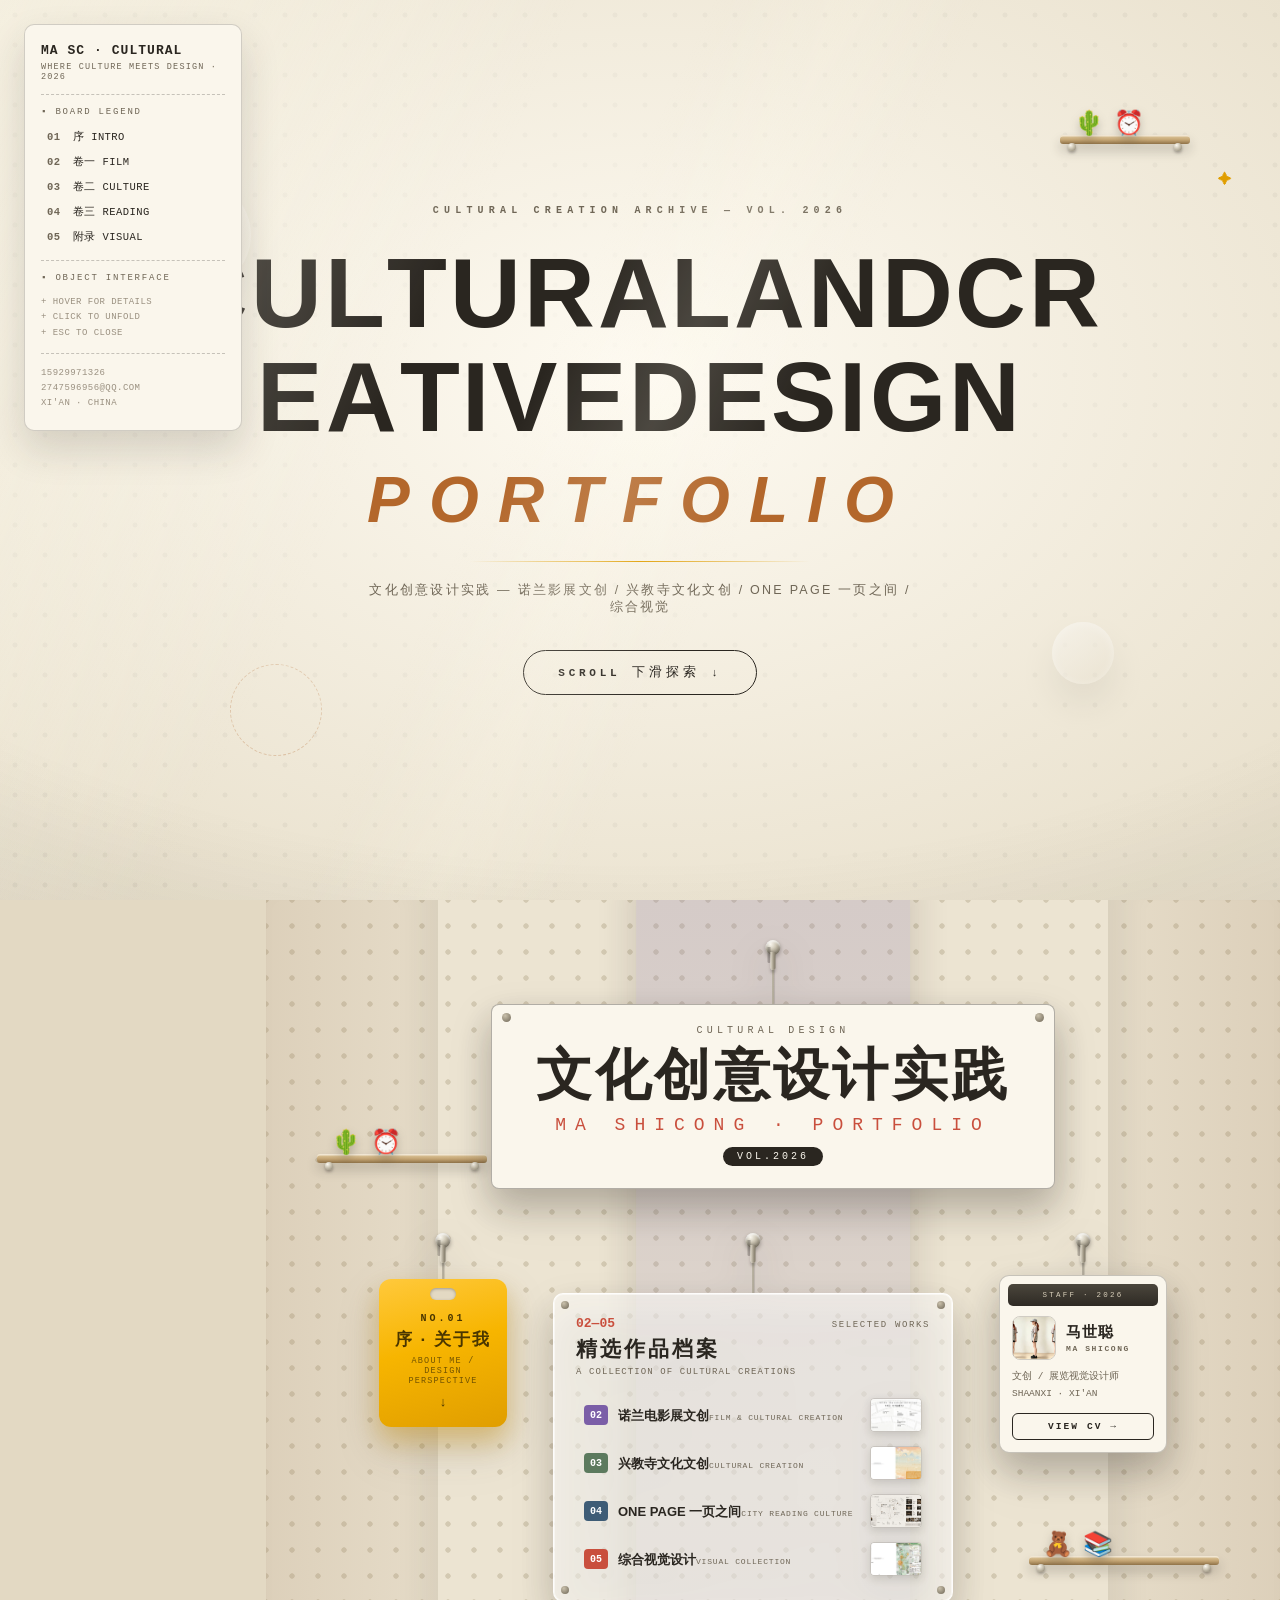
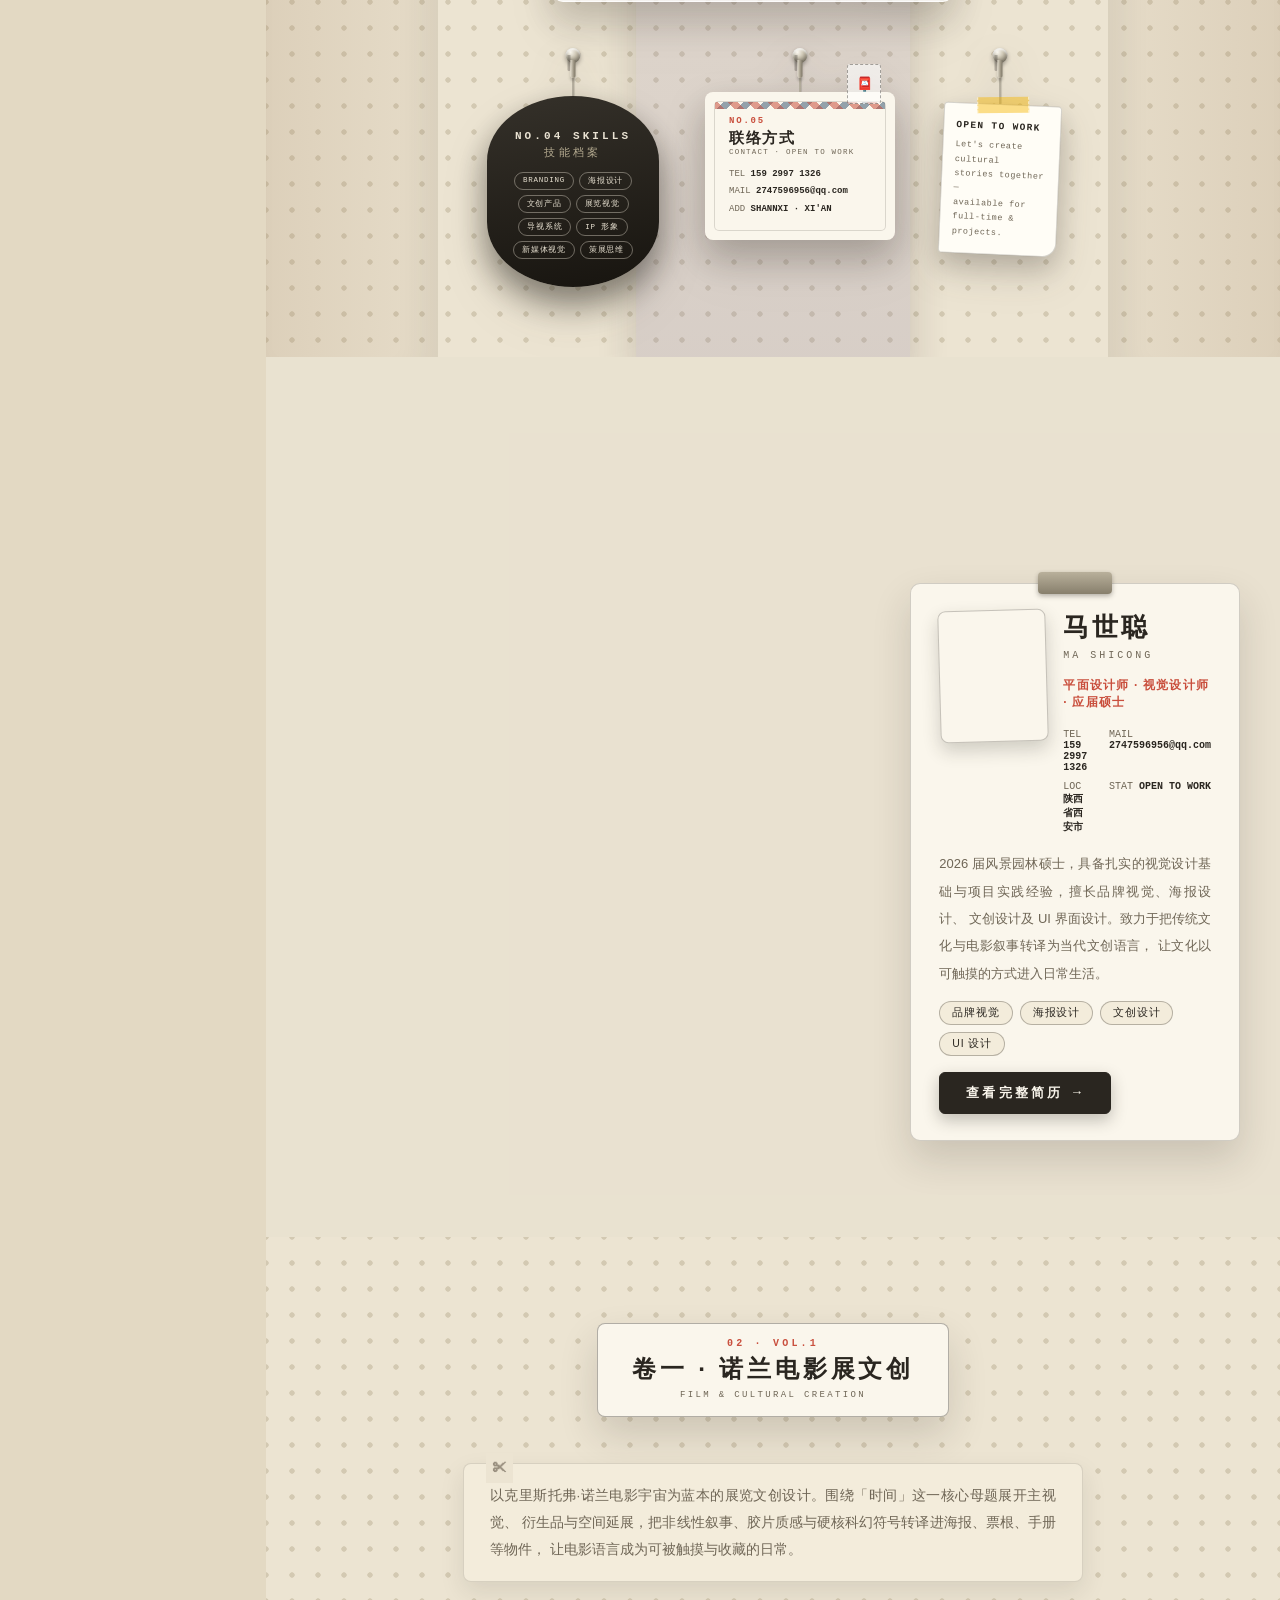
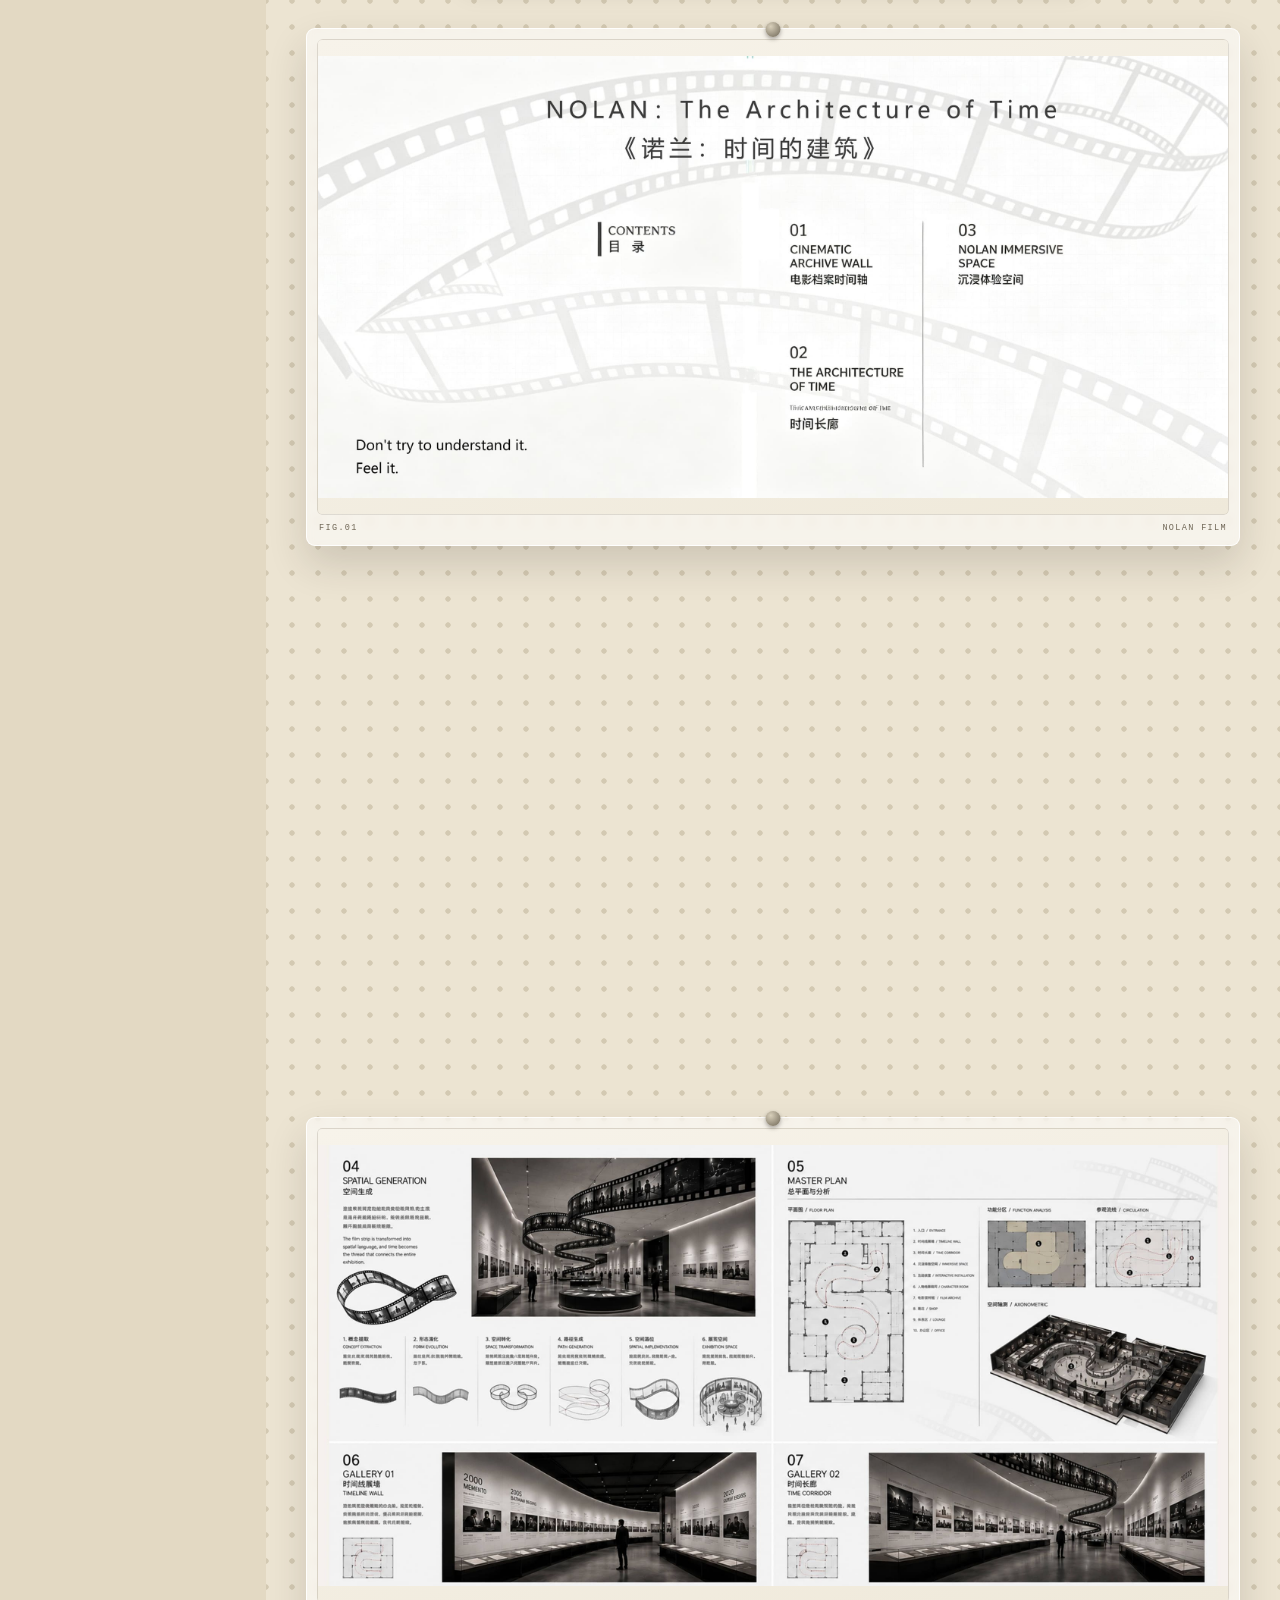
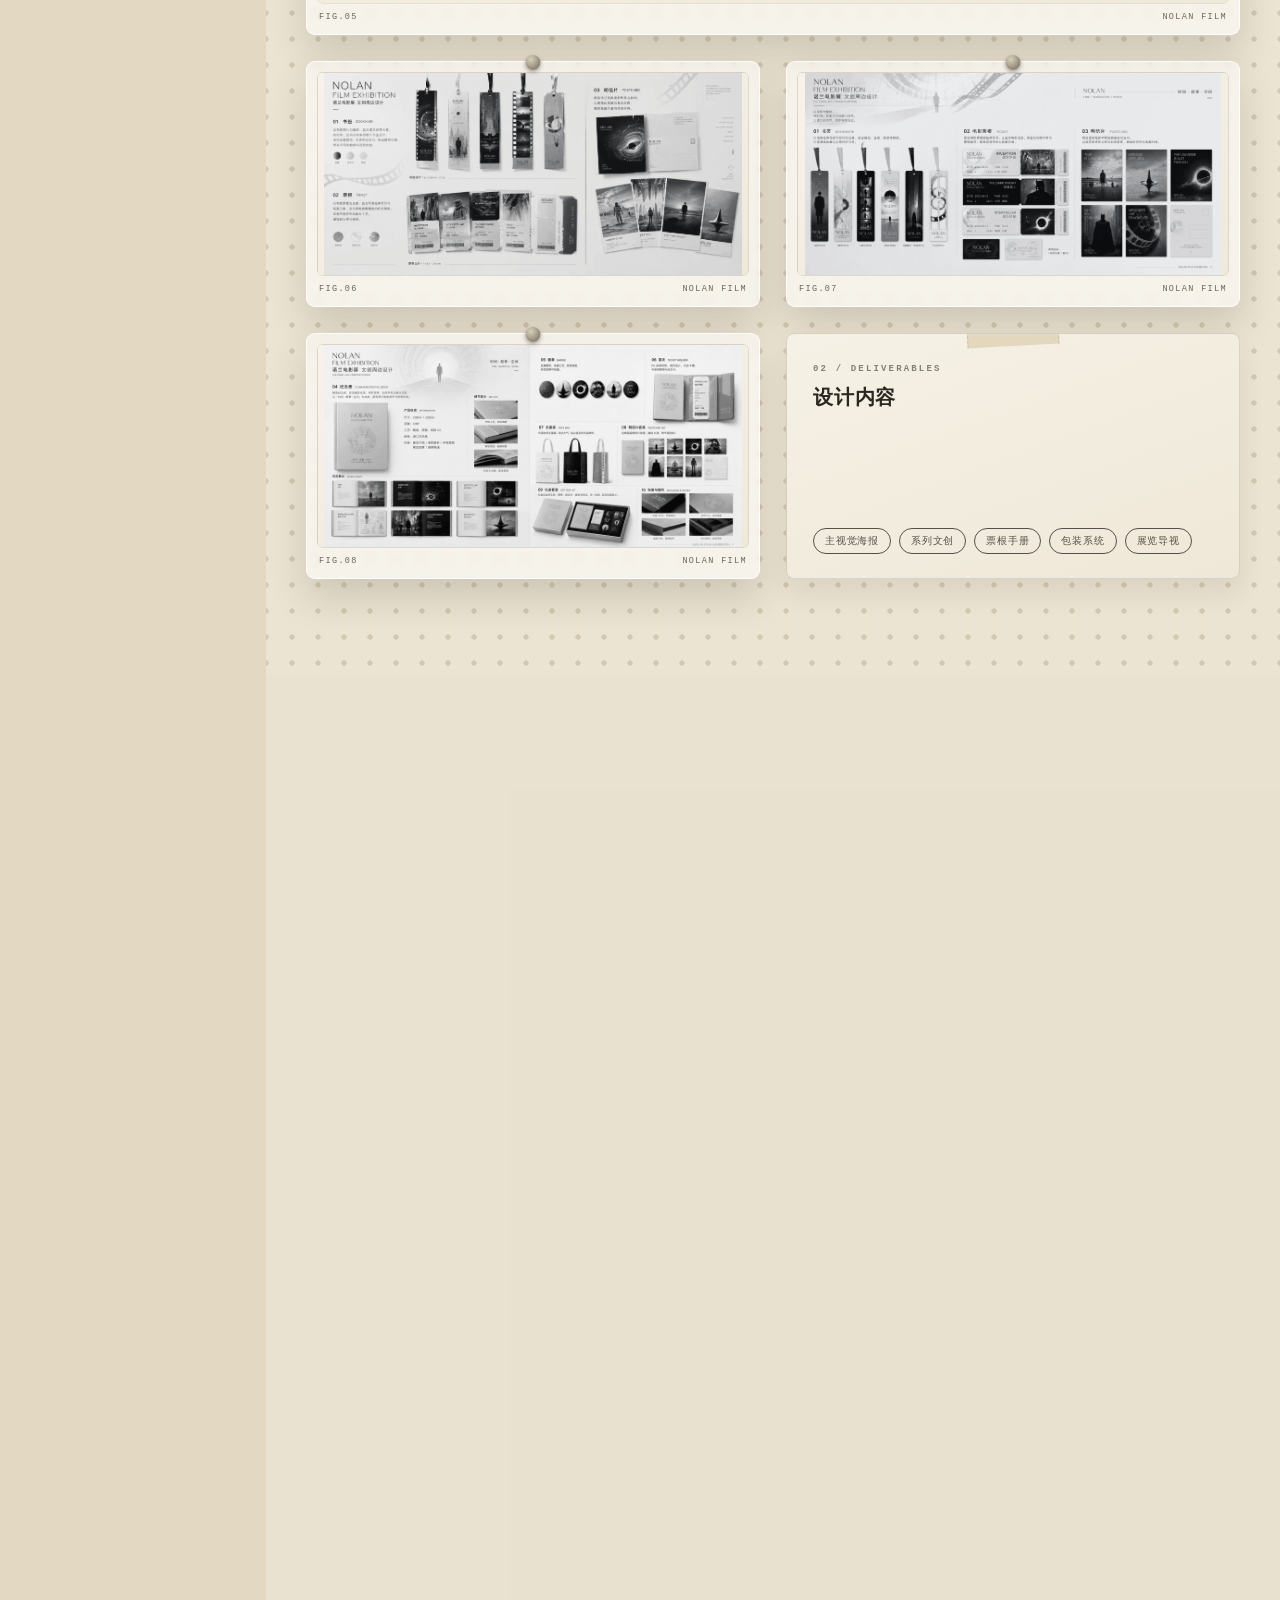
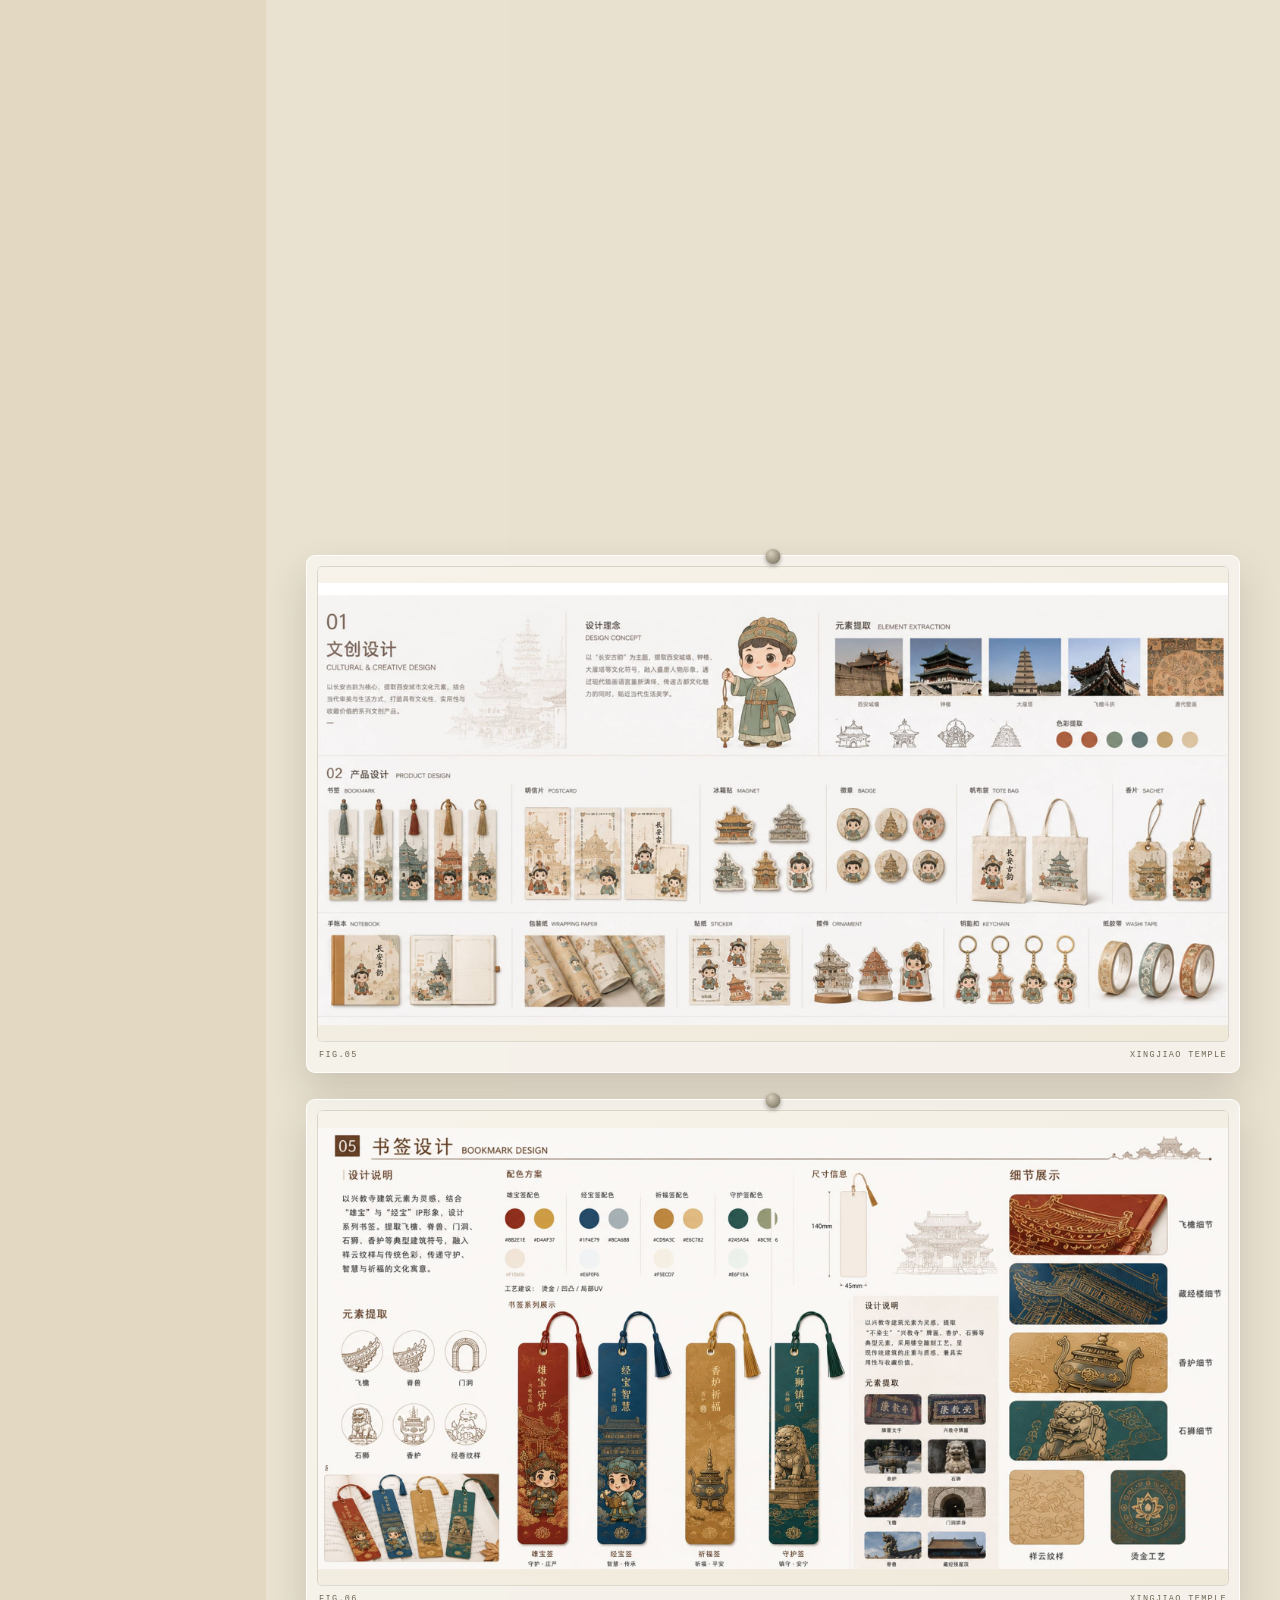
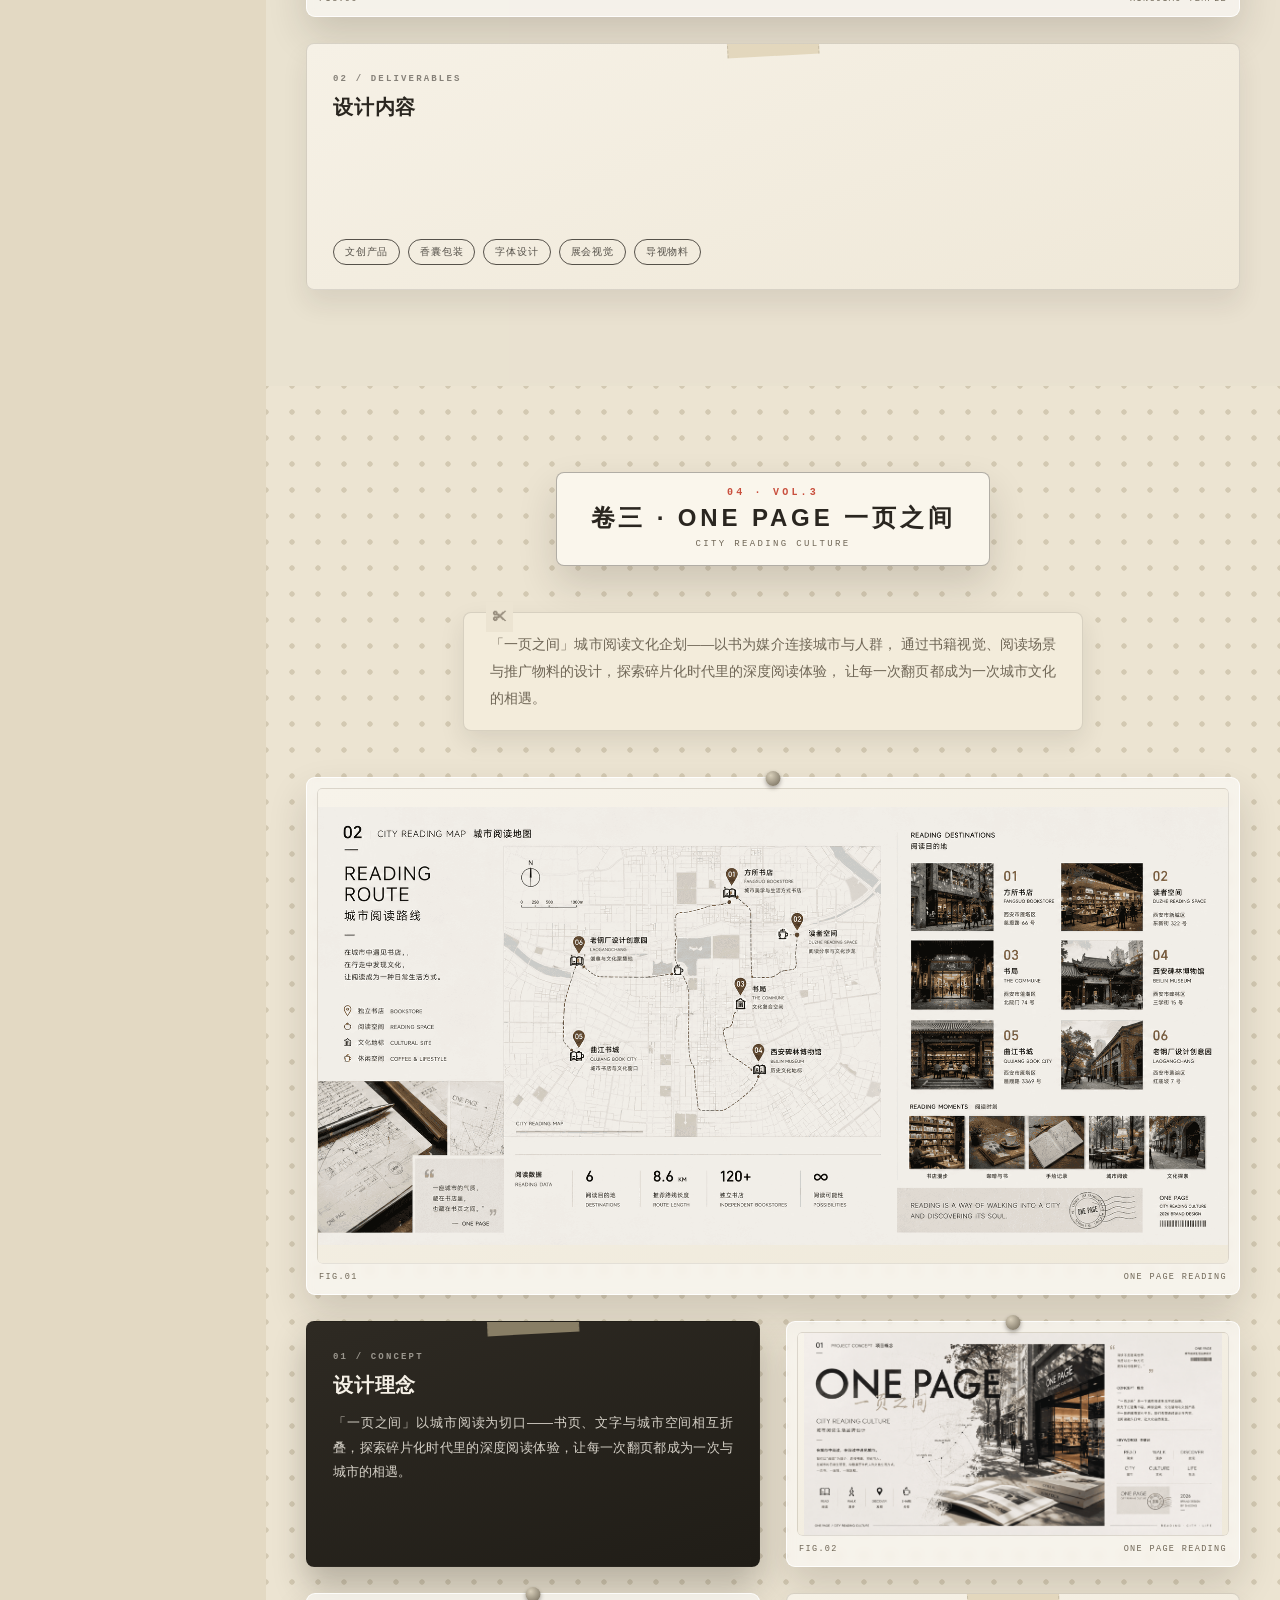
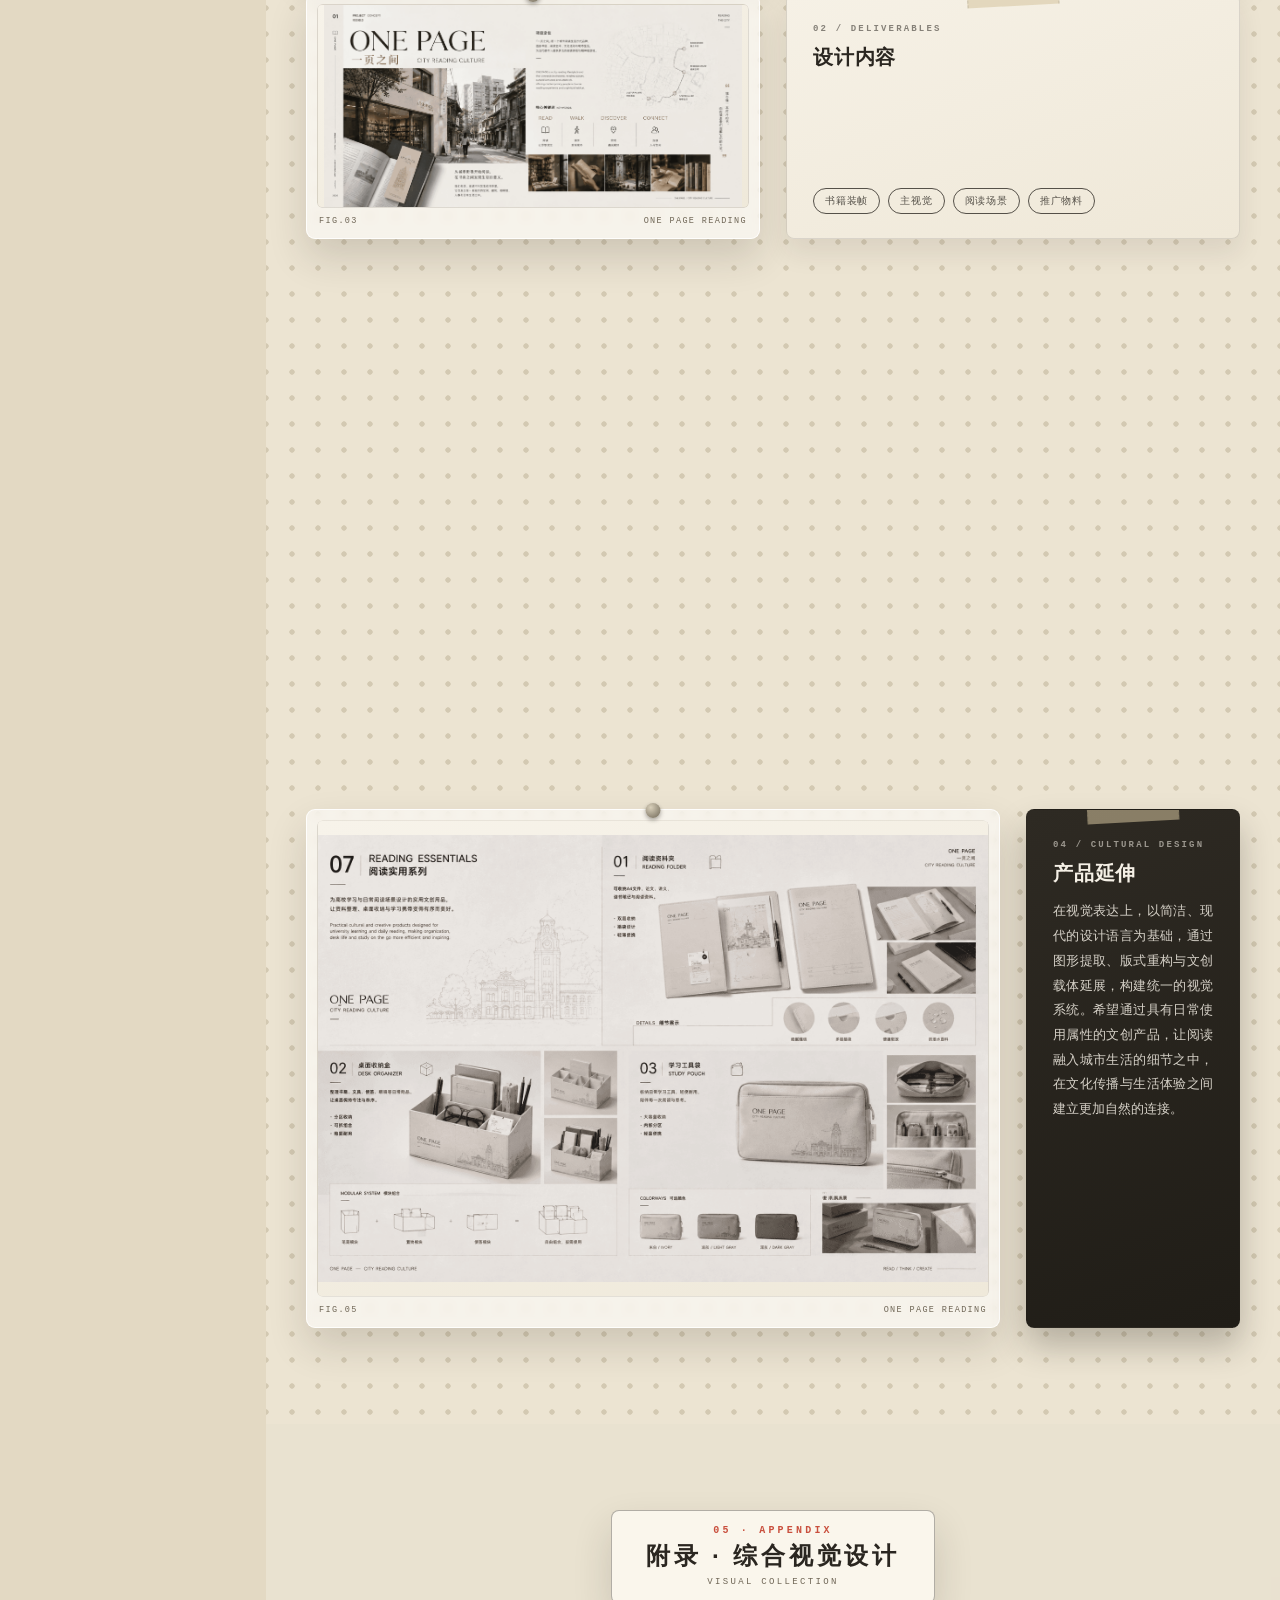
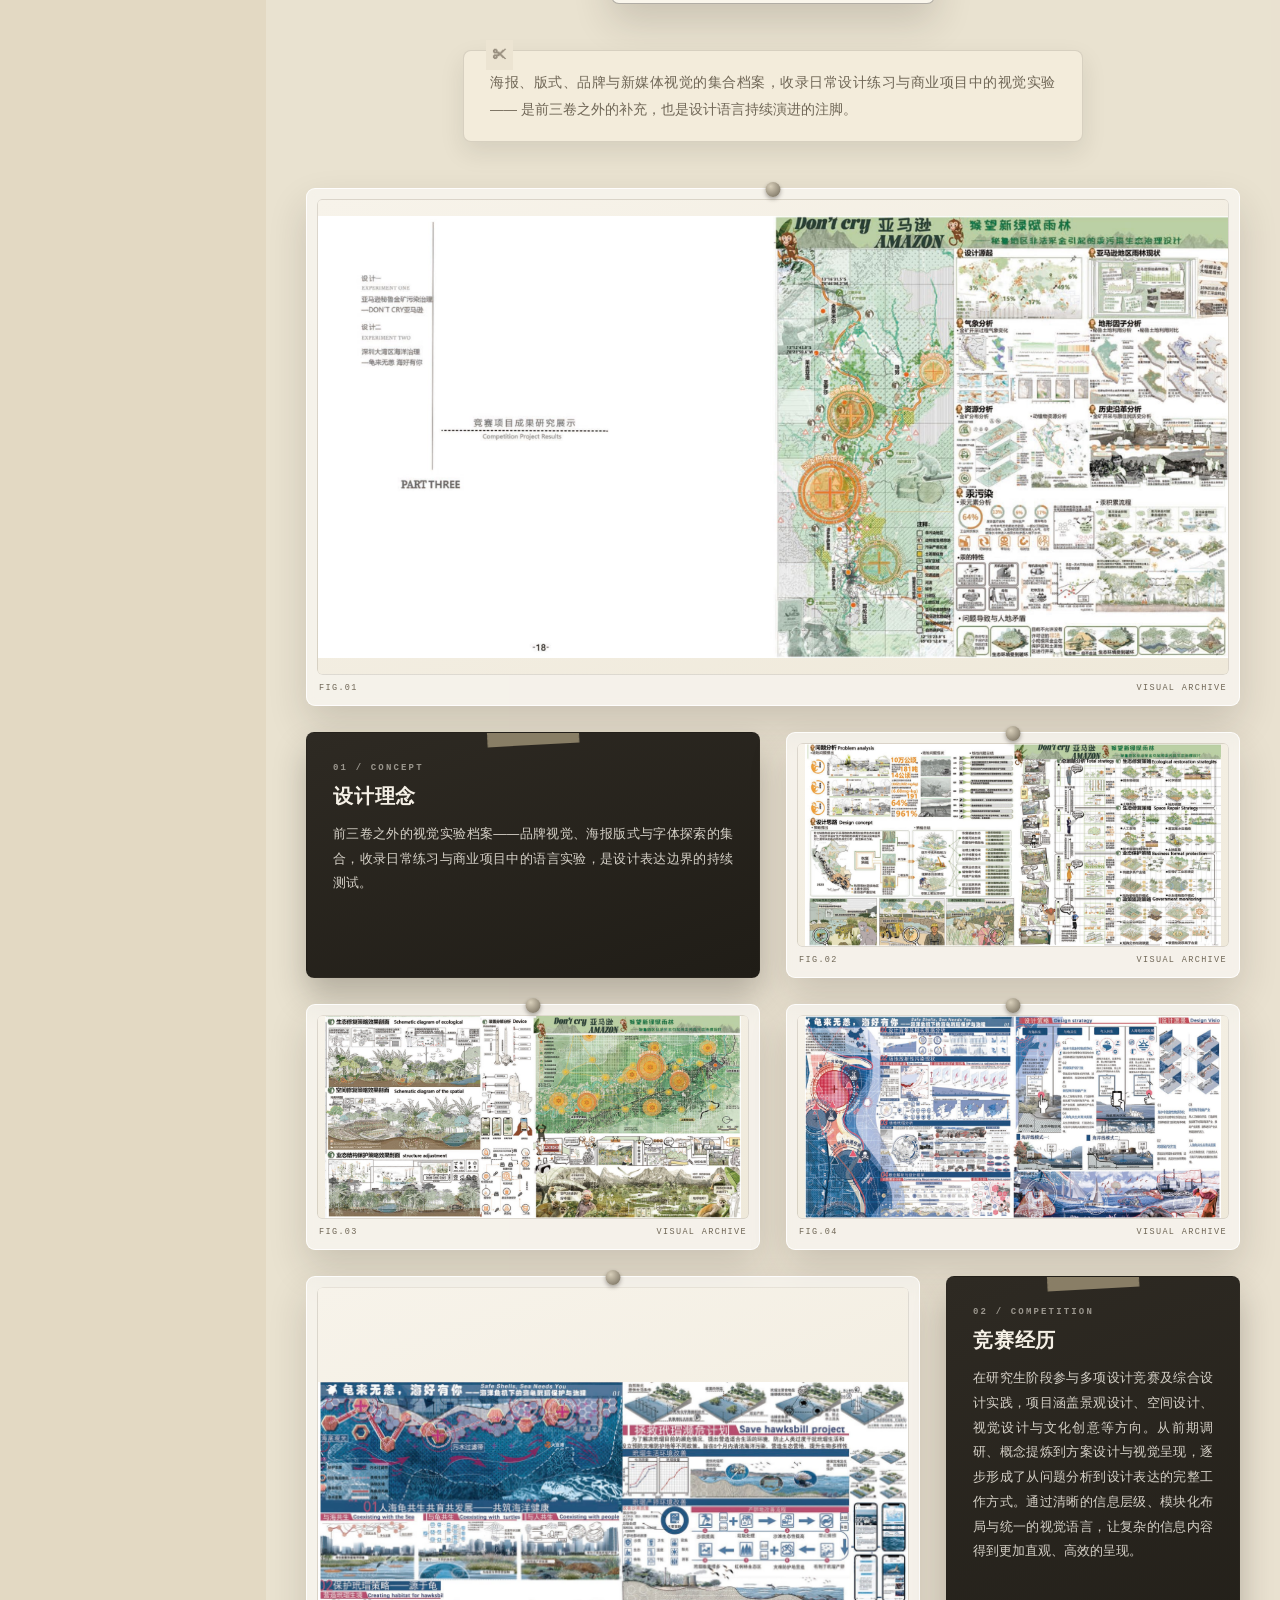
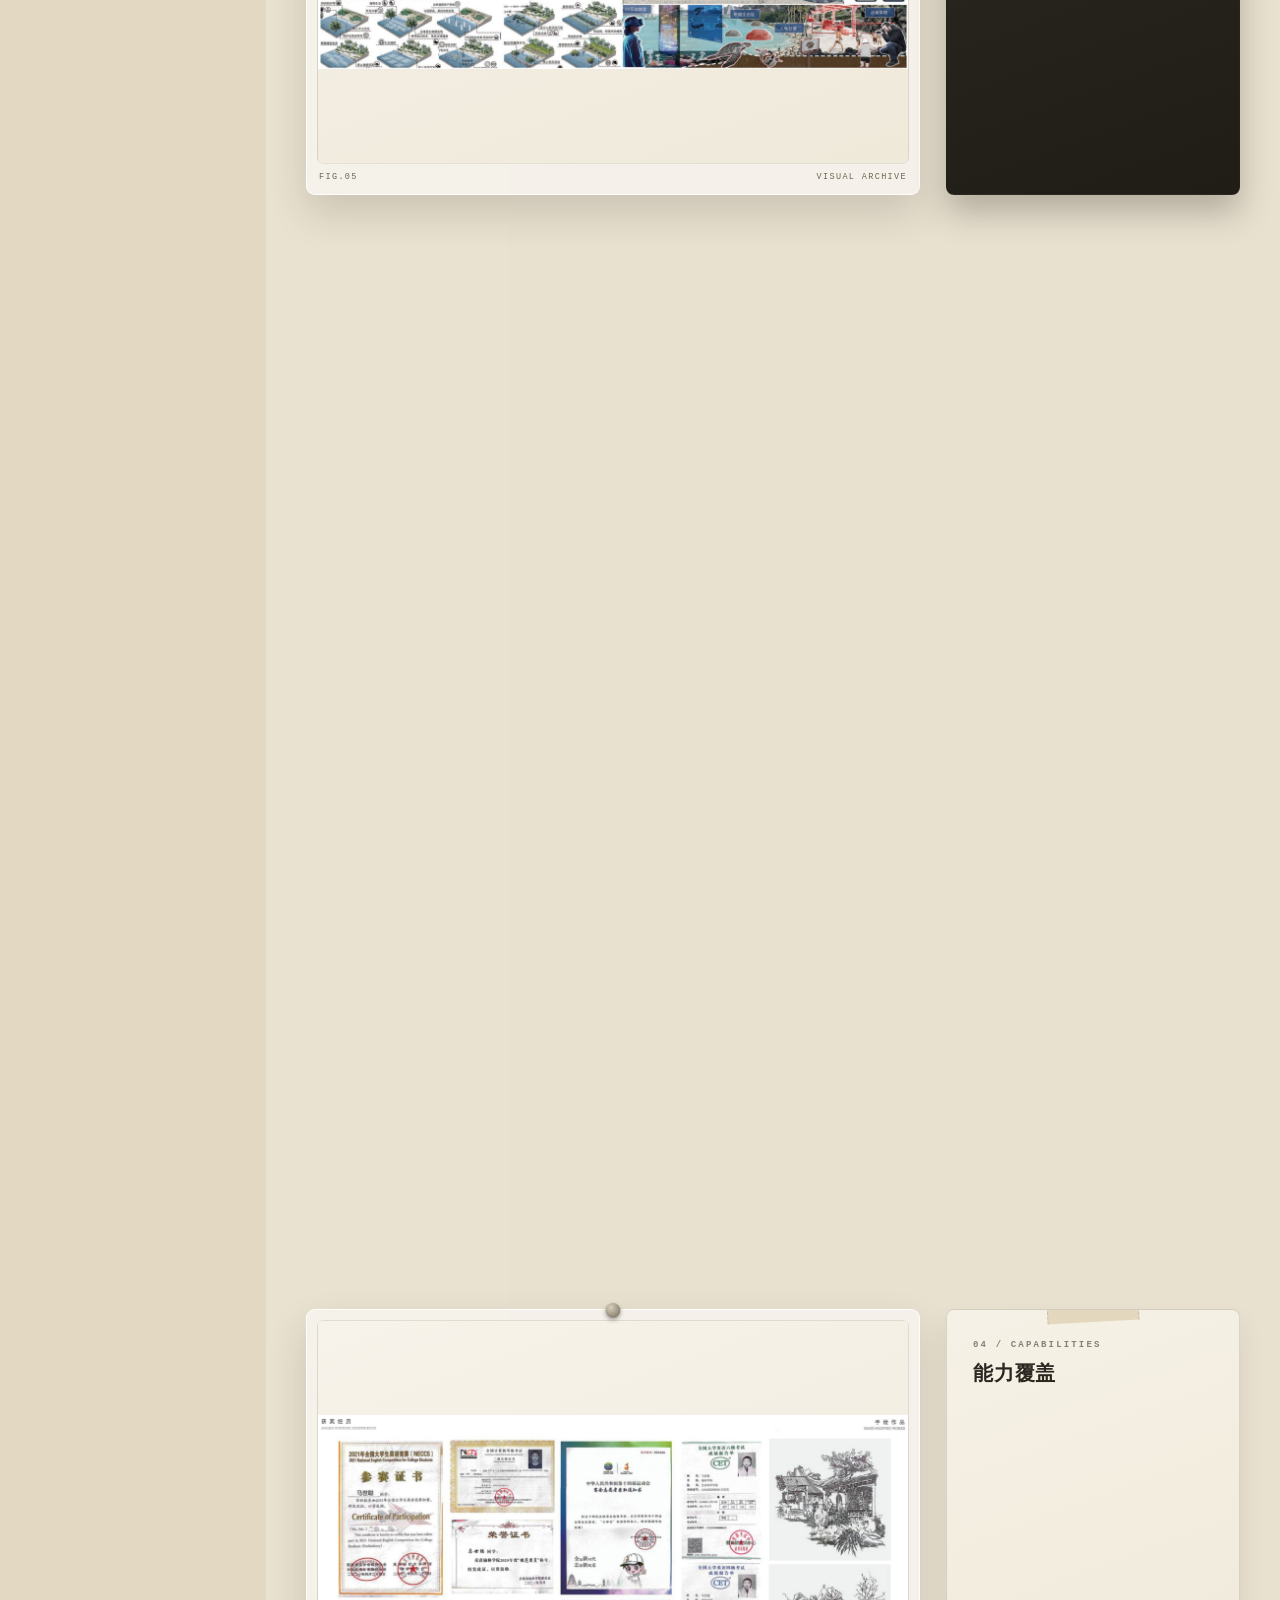
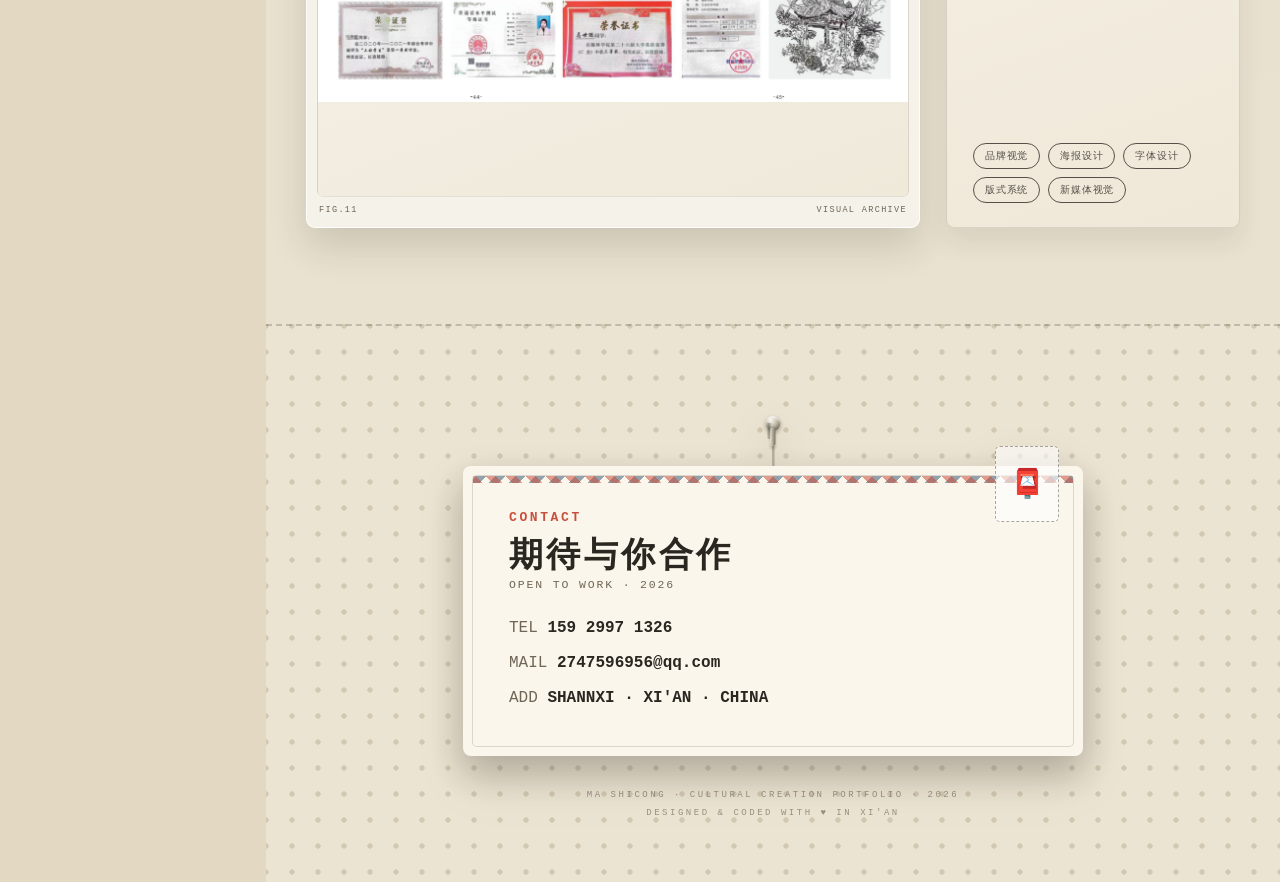
==== commit 7184d937: "deploy: mobile fix + compressed images" ====
--- a/index.html
+++ b/index.html
@@ -1 +1 @@
-<!DOCTYPE html><!--ZSsEOtNyzs5KGgkKrk2fT--><html lang="zh-CN"><head><meta charSet="utf-8"/><meta name="viewport" content="width=device-width, initial-scale=1"/><link rel="preload" as="image" href="/works/film/film-01.jpg"/><link rel="preload" as="image" href="/works/culture/culture-cover.jpg"/><link rel="preload" as="image" href="/works/reading/reading-01.png"/><link rel="preload" as="image" href="/works/visual/visual-03.jpg"/><link rel="preload" as="image" href="/cute-character-cropped.jpg"/><link rel="preload" as="image" href="/works/about/portrait-cover.jpg"/><link rel="stylesheet" href="/_next/static/chunks/e21ab596b5fe397b.css" data-precedence="next"/><link rel="preload" as="script" fetchPriority="low" href="/_next/static/chunks/c49d174f4f966385.js"/><script src="/_next/static/chunks/8295faf5c863fe53.js" async=""></script><script src="/_next/static/chunks/1923481c79ea851b.js" async=""></script><script src="/_next/static/chunks/02923749981b1a19.js" async=""></script><script src="/_next/static/chunks/turbopack-8f834f7015f49ed0.js" async=""></script><script src="/_next/static/chunks/268833786b937530.js" async=""></script><script src="/_next/static/chunks/f8f36408546f1f33.js" async=""></script><script src="/_next/static/chunks/d22f3b71aedb9a60.js" async=""></script><title>马世聪 · 文化创意设计实践 CULTURAL DESIGN 2026</title><meta name="description" content="文化创意设计作品集：序 INTRO / 卷一 FILM 诺兰电影展文创 / 卷二 CULTURE 兴教寺文化文创 / 卷三 READING 一页之间 / 附录 VISUAL 综合视觉设计"/><script src="/_next/static/chunks/a6dad97d9634a72d.js" noModule=""></script></head><body><div hidden=""><!--$--><!--/$--></div><main><section class="intro-cover" id="cover"><span class="orb orb-1" aria-hidden="true"></span><span class="orb orb-2" aria-hidden="true"></span><span class="orb-ring" aria-hidden="true"></span><div class="cover-frame"><div class="cover-kicker">CULTURAL CREATION ARCHIVE — VOL. 2026</div><h1 class="cover-name" aria-label="CULTURAL AND CREATIVE DESIGN PORTFOLIO"><span class="row row-1"><span class="ltr" style="--i:0.1s">C</span><span class="ltr" style="--i:0.14500000000000002s">U</span><span class="ltr" style="--i:0.19s">L</span><span class="ltr" style="--i:0.23500000000000001s">T</span><span class="ltr" style="--i:0.28s">U</span><span class="ltr" style="--i:0.32499999999999996s">R</span><span class="ltr" style="--i:0.37s">A</span><span class="ltr" style="--i:0.41500000000000004s">L</span><span class="ltr" style="--i:0.45999999999999996s"> </span><span class="ltr" style="--i:0.505s">A</span><span class="ltr" style="--i:0.5499999999999999s">N</span><span class="ltr" style="--i:0.595s">D</span><span class="ltr" style="--i:0.64s"> </span><span class="ltr" style="--i:0.6849999999999999s">C</span><span class="ltr" style="--i:0.73s">R</span><span class="ltr" style="--i:0.7749999999999999s">E</span><span class="ltr" style="--i:0.82s">A</span><span class="ltr" style="--i:0.865s">T</span><span class="ltr" style="--i:0.9099999999999999s">I</span><span class="ltr" style="--i:0.955s">V</span><span class="ltr" style="--i:0.9999999999999999s">E</span><span class="ltr" style="--i:1.045s"> </span><span class="ltr" style="--i:1.09s">D</span><span class="ltr" style="--i:1.135s">E</span><span class="ltr" style="--i:1.1800000000000002s">S</span><span class="ltr" style="--i:1.225s">I</span><span class="ltr" style="--i:1.27s">G</span><span class="ltr" style="--i:1.315s">N</span></span><span class="row row-3 accent"><span class="ltr" style="--i:1.36s">P</span><span class="ltr" style="--i:1.405s">O</span><span class="ltr" style="--i:1.45s">R</span><span class="ltr" style="--i:1.495s">T</span><span class="ltr" style="--i:1.54s">F</span><span class="ltr" style="--i:1.585s">O</span><span class="ltr" style="--i:1.6300000000000001s">L</span><span class="ltr" style="--i:1.675s">I</span><span class="ltr" style="--i:1.72s">O</span></span></h1><div class="cover-line"></div><div class="cover-sub">文化创意设计实践 — 诺兰影展文创 / 兴教寺文化文创 / ONE PAGE 一页之间 / 综合视觉</div><button class="enter-btn" type="button">SCROLL <span class="cn">下滑探索</span> <span class="arr">↓</span></button></div><div class="wood-shelf shelf-c" aria-hidden="true"><span class="shelf-item">🌵</span><span class="shelf-item">⏰</span></div><div class="scroll-hint"><span class="mouse"><i></i></span>SCROLL DOWN</div></section><aside class="legend-panel"><div class="legend-brand">MA SC · CULTURAL</div><div class="legend-sub">WHERE CULTURE MEETS DESIGN · 2026</div><hr class="legend-divider"/><div class="legend-title">▪ BOARD LEGEND</div><ul class="legend-list"><li><span class="no">01</span><span>序<!-- --> <!-- -->INTRO</span></li><li><span class="no">02</span><span>卷一<!-- --> <!-- -->FILM</span></li><li><span class="no">03</span><span>卷二<!-- --> <!-- -->CULTURE</span></li><li><span class="no">04</span><span>卷三<!-- --> <!-- -->READING</span></li><li><span class="no">05</span><span>附录<!-- --> <!-- -->VISUAL</span></li></ul><hr class="legend-divider"/><div class="legend-title">▪ OBJECT INTERFACE</div><div class="legend-foot">+ HOVER FOR DETAILS<br/>+ CLICK TO UNFOLD<br/>+ ESC TO CLOSE</div><hr class="legend-divider"/><div class="legend-foot">15929971326<br/>2747596956@QQ.COM<br/>XI&#x27;AN · CHINA</div></aside><div class="board-main"><section class="hero pegboard"><div class="board-panels" aria-hidden="true"><span class="bp bp-l"></span><span class="bp bp-m"></span><span class="bp bp-r"></span></div><div class="wood-shelf shelf-a" aria-hidden="true"><span class="shelf-item">🌵</span><span class="shelf-item">⏰</span></div><div class="wood-shelf shelf-b" aria-hidden="true"><span class="shelf-item">🧸</span><span class="shelf-item">📚</span></div><div class="hang-wrap hero-banner" style="--d:0s"><div class="hang-swing"><div class="hang-hook"></div><div class="hang-string" style="height:34px"></div><div class="banner-board"><div class="banner-kicker">CULTURAL DESIGN</div><h1 class="banner-title">文化创意设计实践<span class="en">MA SHICONG · PORTFOLIO</span></h1><span class="banner-year">VOL.2026</span></div></div></div><div class="hero-rig"><div class="hang-wrap " style="--d:0.4s"><div class="hang-swing"><div class="hang-hook"></div><div class="hang-string" style="height:16px"></div><button class="hang-card keytag"><div class="no">NO.01</div><div class="cn">序 · 关于我</div><div class="en">ABOUT ME / DESIGN PERSPECTIVE</div><span class="arrow">↓</span></button></div></div><div class="hang-wrap " style="--d:1.1s"><div class="hang-swing"><div class="hang-hook"></div><div class="hang-string" style="height:30px"></div><div class="acrylic-file"><span class="corner c-tl"></span><span class="corner c-tr"></span><span class="corner c-bl"></span><span class="corner c-br"></span><div class="file-head"><span class="no">02—05</span><span class="en">SELECTED WORKS</span></div><div class="file-title">精选作品档案</div><div class="file-sub">A COLLECTION OF CULTURAL CREATIONS</div><ul class="file-list"><li><span class="no" style="background:#7B5EA7">02</span><span class="t"><span class="cn">诺兰电影展文创</span><span class="en">FILM &amp; CULTURAL CREATION</span></span><img class="thumb" src="/works/film/film-01.jpg" alt="诺兰电影展文创" loading="eager" decoding="async"/></li><li><span class="no" style="background:#5C7A5E">03</span><span class="t"><span class="cn">兴教寺文化文创</span><span class="en">CULTURAL CREATION</span></span><img class="thumb" src="/works/culture/culture-cover.jpg" alt="兴教寺文化文创" loading="eager" decoding="async"/></li><li><span class="no" style="background:#3E5C76">04</span><span class="t"><span class="cn">ONE PAGE 一页之间</span><span class="en">CITY READING CULTURE</span></span><img class="thumb" src="/works/reading/reading-01.png" alt="ONE PAGE 一页之间" loading="eager" decoding="async"/></li><li><span class="no" style="background:#C94F3D">05</span><span class="t"><span class="cn">综合视觉设计</span><span class="en">VISUAL COLLECTION</span></span><img class="thumb" src="/works/visual/visual-03.jpg" alt="综合视觉设计" loading="eager" decoding="async"/></li></ul></div></div></div><div class="hang-wrap " style="--d:1.8s"><div class="hang-swing"><div class="hang-hook"></div><div class="hang-string" style="height:12px"></div><div class="hang-card id-card"><div class="strap"><span>STAFF · 2026</span></div><div class="id-row"><img class="id-avatar" src="/cute-character-cropped.jpg" alt="avatar" loading="eager" decoding="async"/><div><div class="id-name">马世聪<small>MA SHICONG</small></div></div></div><div class="id-meta">文创 / 展览视觉设计师<br/>SHAANXI · XI&#x27;AN</div><a class="id-cv" href="/resume">VIEW CV →</a></div></div></div><div class="hang-wrap " style="--d:0.8s"><div class="hang-swing"><div class="hang-hook"></div><div class="hang-string" style="height:18px"></div><div class="hang-card skills-oval"><div class="head">NO.04 SKILLS</div><div class="head-cn">技能档案</div><div class="skill-chips"><span>BRANDING</span><span>海报设计</span><span>文创产品</span><span>展览视觉</span><span>导视系统</span><span>IP 形象</span><span>新媒体视觉</span><span>策展思维</span></div></div></div></div><div class="hang-wrap " style="--d:1.4s"><div class="hang-swing"><div class="hang-hook"></div><div class="hang-string" style="height:14px"></div><div class="hang-card envelope"><span class="env-stamp">📮</span><div class="envelope-inner"><div class="no">NO.05</div><div class="cn">联络方式</div><div class="en">CONTACT · OPEN TO WORK</div><div class="env-lines">TEL <b>159 2997 1326</b><br/>MAIL <b>2747596956@qq.com</b><br/>ADD <b>SHANNXI · XI&#x27;AN</b></div></div></div></div></div><div class="hang-wrap " style="--d:2.2s"><div class="hang-swing"><div class="hang-hook"></div><div class="hang-string" style="height:26px"></div><div class="note-tag hang-card"><span class="tape"></span><b>OPEN TO WORK</b>Let&#x27;s create cultural<br/>stories together —<br/>available for<br/>full-time &amp; projects.</div></div></div></div><div class="scroll-hint">▼ SCROLL TO EXPLORE ▼</div></section><section id="intro" class="section pegboard"><div class="section-inner"><div class="sec-head reveal"><div class="sec-tag"><div class="no">01 · INTRO</div><div class="cn">序 · 关于我</div><div class="en">DESIGN PERSPECTIVE</div></div></div><div class="intro-grid"><div class="intro-video-card reveal"><div class="cap"><span>▪ DESIGN REEL</span><span>2026 / LOOP</span></div><div class="video-frame"><video src="/portfolio-video2.mp4" poster="/cute-character-cropped.jpg" loop="" playsInline="" preload="metadata" muted=""></video><button class="video-overlay"><span class="icon"><svg width="20" height="20" viewBox="0 0 20 20"><path d="M5 3.5v13l11-6.5-11-6.5z" fill="#fff"></path></svg></span><span class="txt">CLICK TO PLAY</span><span class="sub">点击播放 · 设计影像</span></button></div></div><div class="about-card reveal"><span class="clip"></span><div class="resume-head"><img class="resume-photo" src="/works/about/portrait-cover.jpg" alt="马世聪" loading="eager" decoding="async"/><div class="resume-head-main"><div class="name">马世聪</div><div class="name-en">MA SHICONG</div><div class="resume-title">平面设计师 · 视觉设计师 · 应届硕士</div><div class="about-facts"><span>TEL <b>159 2997 1326</b></span><span>MAIL <b>2747596956@qq.com</b></span><span>LOC <b>陕西省西安市</b></span><span>STAT <b>OPEN TO WORK</b></span></div></div></div><p class="resume-intro">2026 届风景园林硕士，具备扎实的视觉设计基础与项目实践经验，擅长品牌视觉、海报设计、 文创设计及 UI 界面设计。致力于把传统文化与电影叙事转译为当代文创语言， 让文化以可触摸的方式进入日常生活。</p><div class="cover-chips"><span>品牌视觉</span><span>海报设计</span><span>文创设计</span><span>UI 设计</span></div><a class="resume-jump" href="/resume">查看完整简历 <span class="arr">→</span></a></div></div></div></section><section id="film" class="section pegboard"><div class="section-inner"><div class="sec-head reveal"><div class="sec-tag"><div class="no">02 · VOL.1</div><div class="cn">卷一 · 诺兰电影展文创</div><div class="en">FILM &amp; CULTURAL CREATION</div></div></div><p class="sec-desc reveal">以克里斯托弗·诺兰电影宇宙为蓝本的展览文创设计。围绕「时间」这一核心母题展开主视觉、 衍生品与空间延展，把非线性叙事、胶片质感与硬核科幻符号转译进海报、票根、手册等物件， 让电影语言成为可被触摸与收藏的日常。</p><div class="gallery bento film"><figure class="photo-frame hang-wrap reveal span-6x4 fill-contain" style="--d:0s"><span class="frame-pin"></span><img src="/works/film/film-01.jpg" alt="NOLAN FILM 01" loading="lazy"/><figcaption class="fig"><span>FIG.<!-- -->01</span><span>NOLAN FILM</span></figcaption></figure><figure class="photo-frame hang-wrap reveal span-3x2 fill-contain" style="--d:0.7s"><span class="frame-pin"></span><img src="/works/film/film-02.jpg" alt="NOLAN FILM 02" loading="lazy"/><figcaption class="fig"><span>FIG.<!-- -->02</span><span>NOLAN FILM</span></figcaption></figure><figure class="photo-frame hang-wrap reveal span-3x2 fill-contain" style="--d:1.4s"><span class="frame-pin"></span><img src="/works/film/film-03.jpg" alt="NOLAN FILM 03" loading="lazy"/><figcaption class="fig"><span>FIG.<!-- -->03</span><span>NOLAN FILM</span></figcaption></figure><div class="note-card reveal dark span-3x2"><span class="note-tape"></span><div class="note-k">01 / CONCEPT</div><div class="note-cn">设计理念</div><p>以「梦境折叠」为核心叙事，将《盗梦空间》《星际穿越》中的时空结构转译为折叠海报、时空胶片票根与梦境邮票——让非线性的电影记忆成为可收藏的日常物件。</p></div><figure class="photo-frame hang-wrap reveal span-3x2 fill-contain" style="--d:0s"><span class="frame-pin"></span><img src="/works/film/film-04.jpg" alt="NOLAN FILM 04" loading="lazy"/><figcaption class="fig"><span>FIG.<!-- -->04</span><span>NOLAN FILM</span></figcaption></figure><figure class="photo-frame hang-wrap reveal span-6x4 fill-contain" style="--d:0.7s"><span class="frame-pin"></span><img src="/works/film/film-05.jpg" alt="NOLAN FILM 05" loading="lazy"/><figcaption class="fig"><span>FIG.<!-- -->05</span><span>NOLAN FILM</span></figcaption></figure><figure class="photo-frame hang-wrap reveal span-3x2 fill-contain" style="--d:1.4s"><span class="frame-pin"></span><img src="/works/film/film-06.png" alt="NOLAN FILM 06" loading="lazy"/><figcaption class="fig"><span>FIG.<!-- -->06</span><span>NOLAN FILM</span></figcaption></figure><figure class="photo-frame hang-wrap reveal span-3x2 fill-contain" style="--d:0s"><span class="frame-pin"></span><img src="/works/film/film-07.png" alt="NOLAN FILM 07" loading="lazy"/><figcaption class="fig"><span>FIG.<!-- -->07</span><span>NOLAN FILM</span></figcaption></figure><figure class="photo-frame hang-wrap reveal span-3x2 fill-contain" style="--d:0.7s"><span class="frame-pin"></span><img src="/works/film/film-08.png" alt="NOLAN FILM 08" loading="lazy"/><figcaption class="fig"><span>FIG.<!-- -->08</span><span>NOLAN FILM</span></figcaption></figure><div class="note-card reveal paper span-3x2"><span class="note-tape"></span><div class="note-k">02 / DELIVERABLES</div><div class="note-cn">设计内容</div><div class="note-tags"><span>主视觉海报</span><span>系列文创</span><span>票根手册</span><span>包装系统</span><span>展览导视</span></div></div></div></div></section><section id="culture" class="section pegboard"><div class="section-inner"><div class="sec-head reveal"><div class="sec-tag"><div class="no">03 · VOL.2</div><div class="cn">卷二 · 兴教寺文化文创</div><div class="en">CULTURAL CREATION</div></div></div><p class="sec-desc reveal">以唐代兴教寺文化遗产为核心，从古建形制、传统纹样与佛教艺术中提取设计元素， 完成文创产品、展会视觉与品牌物料的系统设计。让千年古刹的庄重与静谧， 以轻盈、现代的方式进入当代生活场景。</p><div class="gallery bento culture"><figure class="photo-frame hang-wrap reveal span-6x4 fill-contain" style="--d:0s"><span class="frame-pin"></span><img src="/works/culture/culture-cover.jpg" alt="XINGJIAO TEMPLE 01" loading="lazy"/><figcaption class="fig"><span>FIG.<!-- -->01</span><span>XINGJIAO TEMPLE</span></figcaption></figure><figure class="photo-frame hang-wrap reveal span-3x2 fill-contain" style="--d:0.7s"><span class="frame-pin"></span><img src="/works/culture/culture-fair-01.jpg" alt="XINGJIAO TEMPLE 02" loading="lazy"/><figcaption class="fig"><span>FIG.<!-- -->02</span><span>XINGJIAO TEMPLE</span></figcaption></figure><figure class="photo-frame hang-wrap reveal span-3x2 fill-contain" style="--d:1.4s"><span class="frame-pin"></span><img src="/works/culture/culture-fair-02.jpg" alt="XINGJIAO TEMPLE 03" loading="lazy"/><figcaption class="fig"><span>FIG.<!-- -->03</span><span>XINGJIAO TEMPLE</span></figcaption></figure><div class="note-card reveal dark span-3x2"><span class="note-tape"></span><div class="note-k">01 / CONCEPT</div><div class="note-cn">设计理念</div><p>以「唐风禅意」为核心，从唐代建筑纹样与佛教艺术中提取视觉基因，用现代设计语言重新转译——斗拱、莲花、经幡化为轻盈的图形秩序，让千年古刹的庄重走进当代生活。</p></div><figure class="photo-frame hang-wrap reveal span-3x2 fill-contain" style="--d:0s"><span class="frame-pin"></span><img src="/works/culture/culture-new-03.jpg" alt="XINGJIAO TEMPLE 04" loading="lazy"/><figcaption class="fig"><span>FIG.<!-- -->04</span><span>XINGJIAO TEMPLE</span></figcaption></figure><figure class="photo-frame hang-wrap reveal span-6x4 fill-contain" style="--d:0.7s"><span class="frame-pin"></span><img src="/works/culture/culture-new-01.jpg" alt="XINGJIAO TEMPLE 05" loading="lazy"/><figcaption class="fig"><span>FIG.<!-- -->05</span><span>XINGJIAO TEMPLE</span></figcaption></figure><figure class="photo-frame hang-wrap reveal span-6x4 fill-contain" style="--d:1.4s"><span class="frame-pin"></span><img src="/works/culture/culture-new-02.jpg" alt="XINGJIAO TEMPLE 06" loading="lazy"/><figcaption class="fig"><span>FIG.<!-- -->06</span><span>XINGJIAO TEMPLE</span></figcaption></figure><div class="note-card reveal paper span-6x2"><span class="note-tape"></span><div class="note-k">02 / DELIVERABLES</div><div class="note-cn">设计内容</div><div class="note-tags"><span>文创产品</span><span>香囊包装</span><span>字体设计</span><span>展会视觉</span><span>导视物料</span></div></div></div></div></section><section id="reading" class="section pegboard"><div class="section-inner"><div class="sec-head reveal"><div class="sec-tag"><div class="no">04 · VOL.3</div><div class="cn">卷三 · ONE PAGE 一页之间</div><div class="en">CITY READING CULTURE</div></div></div><p class="sec-desc reveal">「一页之间」城市阅读文化企划——以书为媒介连接城市与人群， 通过书籍视觉、阅读场景与推广物料的设计，探索碎片化时代里的深度阅读体验， 让每一次翻页都成为一次城市文化的相遇。</p><div class="gallery bento reading"><figure class="photo-frame hang-wrap reveal span-12x4 fill-contain" style="--d:0s"><span class="frame-pin"></span><img src="/works/reading/reading-01.png" alt="ONE PAGE READING 01" loading="lazy"/><figcaption class="fig"><span>FIG.<!-- -->01</span><span>ONE PAGE READING</span></figcaption></figure><div class="note-card reveal dark span-6x2"><span class="note-tape"></span><div class="note-k">01 / CONCEPT</div><div class="note-cn">设计理念</div><p>「一页之间」以城市阅读为切口——书页、文字与城市空间相互折叠，探索碎片化时代里的深度阅读体验，让每一次翻页都成为一次与城市的相遇。</p></div><figure class="photo-frame hang-wrap reveal span-6x2 fill-contain" style="--d:0.7s"><span class="frame-pin"></span><img src="/works/reading/reading-02.png" alt="ONE PAGE READING 02" loading="lazy"/><figcaption class="fig"><span>FIG.<!-- -->02</span><span>ONE PAGE READING</span></figcaption></figure><figure class="photo-frame hang-wrap reveal span-6x2 fill-contain" style="--d:1.4s"><span class="frame-pin"></span><img src="/works/reading/reading-03.png" alt="ONE PAGE READING 03" loading="lazy"/><figcaption class="fig"><span>FIG.<!-- -->03</span><span>ONE PAGE READING</span></figcaption></figure><div class="note-card reveal paper span-6x2"><span class="note-tape"></span><div class="note-k">02 / DELIVERABLES</div><div class="note-cn">设计内容</div><div class="note-tags"><span>书籍装帧</span><span>主视觉</span><span>阅读场景</span><span>推广物料</span></div></div><figure class="photo-frame hang-wrap reveal span-9x4 fill-contain" style="--d:0s"><span class="frame-pin"></span><img src="/works/reading/reading-04.png" alt="ONE PAGE READING 04" loading="lazy"/><figcaption class="fig"><span>FIG.<!-- -->04</span><span>ONE PAGE READING</span></figcaption></figure><div class="note-card reveal dark span-3x4"><span class="note-tape"></span><div class="note-k">03 / CULTURAL DESIGN</div><div class="note-cn">文创设计</div><p>以「阅读」作为连接城市与日常生活的媒介，将书籍、文字与城市空间中的生活片段进行重新组合。设计从城市阅读场景出发，将书页、文字、阅读轨迹等视觉元素转化为具有识别度的图形语言，让阅读不再局限于书本，而成为一种可以被携带、使用和感知的生活方式。</p></div><figure class="photo-frame hang-wrap reveal span-9x4 fill-contain" style="--d:0.7s"><span class="frame-pin"></span><img src="/works/reading/reading-05.png" alt="ONE PAGE READING 05" loading="lazy"/><figcaption class="fig"><span>FIG.<!-- -->05</span><span>ONE PAGE READING</span></figcaption></figure><div class="note-card reveal dark span-3x4"><span class="note-tape"></span><div class="note-k">04 / CULTURAL DESIGN</div><div class="note-cn">产品延伸</div><p>在视觉表达上，以简洁、现代的设计语言为基础，通过图形提取、版式重构与文创载体延展，构建统一的视觉系统。希望通过具有日常使用属性的文创产品，让阅读融入城市生活的细节之中，在文化传播与生活体验之间建立更加自然的连接。</p></div></div></div></section><section id="visual" class="section pegboard"><div class="section-inner"><div class="sec-head reveal"><div class="sec-tag"><div class="no">05 · APPENDIX</div><div class="cn">附录 · 综合视觉设计</div><div class="en">VISUAL COLLECTION</div></div></div><p class="sec-desc reveal">海报、版式、品牌与新媒体视觉的集合档案，收录日常设计练习与商业项目中的视觉实验—— 是前三卷之外的补充，也是设计语言持续演进的注脚。</p><div class="gallery bento visual"><figure class="photo-frame hang-wrap reveal span-6x4 fill-contain" style="--d:0s"><span class="frame-pin"></span><img src="/works/visual/visual-03.jpg" alt="VISUAL ARCHIVE 01" loading="lazy"/><figcaption class="fig"><span>FIG.<!-- -->01</span><span>VISUAL ARCHIVE</span></figcaption></figure><div class="note-card reveal dark span-3x2"><span class="note-tape"></span><div class="note-k">01 / CONCEPT</div><div class="note-cn">设计理念</div><p>前三卷之外的视觉实验档案——品牌视觉、海报版式与字体探索的集合，收录日常练习与商业项目中的语言实验，是设计表达边界的持续测试。</p></div><figure class="photo-frame hang-wrap reveal span-3x2 fill-contain" style="--d:0.7s"><span class="frame-pin"></span><img src="/works/visual/visual-04.jpg" alt="VISUAL ARCHIVE 02" loading="lazy"/><figcaption class="fig"><span>FIG.<!-- -->02</span><span>VISUAL ARCHIVE</span></figcaption></figure><figure class="photo-frame hang-wrap reveal span-3x2 fill-contain" style="--d:1.4s"><span class="frame-pin"></span><img src="/works/visual/visual-05.jpg" alt="VISUAL ARCHIVE 03" loading="lazy"/><figcaption class="fig"><span>FIG.<!-- -->03</span><span>VISUAL ARCHIVE</span></figcaption></figure><figure class="photo-frame hang-wrap reveal span-3x2 fill-contain" style="--d:0s"><span class="frame-pin"></span><img src="/works/visual/visual-06.jpg" alt="VISUAL ARCHIVE 04" loading="lazy"/><figcaption class="fig"><span>FIG.<!-- -->04</span><span>VISUAL ARCHIVE</span></figcaption></figure><figure class="photo-frame hang-wrap reveal span-4x4 fill-contain" style="--d:0.7s"><span class="frame-pin"></span><img src="/works/visual/visual-07.jpg" alt="VISUAL ARCHIVE 05" loading="lazy"/><figcaption class="fig"><span>FIG.<!-- -->05</span><span>VISUAL ARCHIVE</span></figcaption></figure><div class="note-card reveal dark span-2x4"><span class="note-tape"></span><div class="note-k">02 / COMPETITION</div><div class="note-cn">竞赛经历</div><p>在研究生阶段参与多项设计竞赛及综合设计实践，项目涵盖景观设计、空间设计、视觉设计与文化创意等方向。从前期调研、概念提炼到方案设计与视觉呈现，逐步形成了从问题分析到设计表达的完整工作方式。通过清晰的信息层级、模块化布局与统一的视觉语言，让复杂的信息内容得到更加直观、高效的呈现。</p></div><figure class="photo-frame hang-wrap reveal span-3x2 fill-contain" style="--d:1.4s"><span class="frame-pin"></span><img src="/works/visual/visual-08.jpg" alt="VISUAL ARCHIVE 06" loading="lazy"/><figcaption class="fig"><span>FIG.<!-- -->06</span><span>VISUAL ARCHIVE</span></figcaption></figure><figure class="photo-frame hang-wrap reveal span-3x2 fill-contain" style="--d:0s"><span class="frame-pin"></span><img src="/works/visual/visual-09.jpg" alt="VISUAL ARCHIVE 07" loading="lazy"/><figcaption class="fig"><span>FIG.<!-- -->07</span><span>VISUAL ARCHIVE</span></figcaption></figure><figure class="photo-frame hang-wrap reveal span-3x2 fill-contain" style="--d:0.7s"><span class="frame-pin"></span><img src="/works/visual/visual-14.jpg" alt="VISUAL ARCHIVE 08" loading="lazy"/><figcaption class="fig"><span>FIG.<!-- -->08</span><span>VISUAL ARCHIVE</span></figcaption></figure><figure class="photo-frame hang-wrap reveal span-3x2 fill-contain" style="--d:1.4s"><span class="frame-pin"></span><img src="/works/visual/visual-15.jpg" alt="VISUAL ARCHIVE 09" loading="lazy"/><figcaption class="fig"><span>FIG.<!-- -->09</span><span>VISUAL ARCHIVE</span></figcaption></figure><figure class="photo-frame hang-wrap reveal span-4x4 fill-contain" style="--d:0s"><span class="frame-pin"></span><img src="/works/visual/visual-17.jpg" alt="VISUAL ARCHIVE 10" loading="lazy"/><figcaption class="fig"><span>FIG.<!-- -->10</span><span>VISUAL ARCHIVE</span></figcaption></figure><div class="note-card reveal dark span-2x4"><span class="note-tape"></span><div class="note-k">03 / CULTURAL DESIGN</div><div class="note-cn">文创转化</div><p>通过跨专业的设计实践，逐渐建立起对品牌、空间、视觉与文化内容之间关系的理解，并将设计思考转化为具有完整逻辑和视觉表现力的作品。在视觉设计上注重功能性与审美性的平衡，从界面结构、字体、图标到色彩与组件进行统一规范，并结合实际产品场景进行页面优化。</p></div><figure class="photo-frame hang-wrap reveal span-4x4 fill-contain" style="--d:0.7s"><span class="frame-pin"></span><img src="/works/visual/visual-16.jpg" alt="VISUAL ARCHIVE 11" loading="lazy"/><figcaption class="fig"><span>FIG.<!-- -->11</span><span>VISUAL ARCHIVE</span></figcaption></figure><div class="note-card reveal paper span-2x4"><span class="note-tape"></span><div class="note-k">04 / CAPABILITIES</div><div class="note-cn">能力覆盖</div><div class="note-tags"><span>品牌视觉</span><span>海报设计</span><span>字体设计</span><span>版式系统</span><span>新媒体视觉</span></div></div></div></div></section><footer id="contact" class="footer pegboard"><div class="hang-wrap " style="--d:0.3s"><div class="hang-swing"><div class="hang-hook"></div><div class="hang-string" style="height:20px"></div><div class="hang-card envelope"><span class="env-stamp">📮</span><div class="envelope-inner"><div class="no">CONTACT</div><div class="cn">期待与你合作</div><div class="en">OPEN TO WORK · 2026</div><div class="env-lines">TEL <b>159 2997 1326</b><br/>MAIL <b>2747596956@qq.com</b><br/>ADD <b>SHANNXI · XI&#x27;AN · CHINA</b></div></div></div></div></div><div class="footer-meta">MA SHICONG · CULTURAL CREATION PORTFOLIO · 2026<br/>DESIGNED &amp; CODED WITH ♥ IN XI&#x27;AN</div></footer></div><div class="fx-beam" aria-hidden="true"></div><div class="fx-vignette" aria-hidden="true"></div></main><!--$--><!--/$--><script src="/_next/static/chunks/c49d174f4f966385.js" id="_R_" async=""></script><script>(self.__next_f=self.__next_f||[]).push([0])</script><script>self.__next_f.push([1,"1:\"$Sreact.fragment\"\n2:I[49712,[\"/_next/static/chunks/268833786b937530.js\",\"/_next/static/chunks/f8f36408546f1f33.js\"],\"default\"]\n3:I[72612,[\"/_next/static/chunks/268833786b937530.js\",\"/_next/static/chunks/f8f36408546f1f33.js\"],\"default\"]\n4:I[31299,[\"/_next/static/chunks/268833786b937530.js\",\"/_next/static/chunks/f8f36408546f1f33.js\"],\"ClientPageRoot\"]\n5:I[21140,[\"/_next/static/chunks/d22f3b71aedb9a60.js\"],\"default\"]\n8:I[46193,[\"/_next/static/chunks/268833786b937530.js\",\"/_next/static/chunks/f8f36408546f1f33.js\"],\"OutletBoundary\"]\n9:\"$Sreact.suspense\"\nb:I[46193,[\"/_next/static/chunks/268833786b937530.js\",\"/_next/static/chunks/f8f36408546f1f33.js\"],\"ViewportBoundary\"]\nd:I[46193,[\"/_next/static/chunks/268833786b937530.js\",\"/_next/static/chunks/f8f36408546f1f33.js\"],\"MetadataBoundary\"]\nf:I[145,[\"/_next/static/chunks/268833786b937530.js\",\"/_next/static/chunks/f8f36408546f1f33.js\"],\"default\"]\n:HL[\"/_next/static/chunks/e21ab596b5fe397b.css\",\"style\"]\n"])</script><script>self.__next_f.push([1,"0:{\"P\":null,\"b\":\"ZSsEOtNyzs5KGgkKrk2fT\",\"c\":[\"\",\"\"],\"q\":\"\",\"i\":false,\"f\":[[[\"\",{\"children\":[\"__PAGE__\",{}]},\"$undefined\",\"$undefined\",true],[[\"$\",\"$1\",\"c\",{\"children\":[[[\"$\",\"link\",\"0\",{\"rel\":\"stylesheet\",\"href\":\"/_next/static/chunks/e21ab596b5fe397b.css\",\"precedence\":\"next\",\"crossOrigin\":\"$undefined\",\"nonce\":\"$undefined\"}]],[\"$\",\"html\",null,{\"lang\":\"zh-CN\",\"children\":[\"$\",\"body\",null,{\"children\":[\"$\",\"$L2\",null,{\"parallelRouterKey\":\"children\",\"error\":\"$undefined\",\"errorStyles\":\"$undefined\",\"errorScripts\":\"$undefined\",\"template\":[\"$\",\"$L3\",null,{}],\"templateStyles\":\"$undefined\",\"templateScripts\":\"$undefined\",\"notFound\":[[[\"$\",\"title\",null,{\"children\":\"404: This page could not be found.\"}],[\"$\",\"div\",null,{\"style\":{\"fontFamily\":\"system-ui,\\\"Segoe UI\\\",Roboto,Helvetica,Arial,sans-serif,\\\"Apple Color Emoji\\\",\\\"Segoe UI Emoji\\\"\",\"height\":\"100vh\",\"textAlign\":\"center\",\"display\":\"flex\",\"flexDirection\":\"column\",\"alignItems\":\"center\",\"justifyContent\":\"center\"},\"children\":[\"$\",\"div\",null,{\"children\":[[\"$\",\"style\",null,{\"dangerouslySetInnerHTML\":{\"__html\":\"body{color:#000;background:#fff;margin:0}.next-error-h1{border-right:1px solid rgba(0,0,0,.3)}@media (prefers-color-scheme:dark){body{color:#fff;background:#000}.next-error-h1{border-right:1px solid rgba(255,255,255,.3)}}\"}}],[\"$\",\"h1\",null,{\"className\":\"next-error-h1\",\"style\":{\"display\":\"inline-block\",\"margin\":\"0 20px 0 0\",\"padding\":\"0 23px 0 0\",\"fontSize\":24,\"fontWeight\":500,\"verticalAlign\":\"top\",\"lineHeight\":\"49px\"},\"children\":404}],[\"$\",\"div\",null,{\"style\":{\"display\":\"inline-block\"},\"children\":[\"$\",\"h2\",null,{\"style\":{\"fontSize\":14,\"fontWeight\":400,\"lineHeight\":\"49px\",\"margin\":0},\"children\":\"This page could not be found.\"}]}]]}]}]],[]],\"forbidden\":\"$undefined\",\"unauthorized\":\"$undefined\"}]}]}]]}],{\"children\":[[\"$\",\"$1\",\"c\",{\"children\":[[\"$\",\"$L4\",null,{\"Component\":\"$5\",\"serverProvidedParams\":{\"searchParams\":{},\"params\":{},\"promises\":[\"$@6\",\"$@7\"]}}],[[\"$\",\"script\",\"script-0\",{\"src\":\"/_next/static/chunks/d22f3b71aedb9a60.js\",\"async\":true,\"nonce\":\"$undefined\"}]],[\"$\",\"$L8\",null,{\"children\":[\"$\",\"$9\",null,{\"name\":\"Next.MetadataOutlet\",\"children\":\"$@a\"}]}]]}],{},null,false,false]},null,false,false],[\"$\",\"$1\",\"h\",{\"children\":[null,[\"$\",\"$Lb\",null,{\"children\":\"$@c\"}],[\"$\",\"div\",null,{\"hidden\":true,\"children\":[\"$\",\"$Ld\",null,{\"children\":[\"$\",\"$9\",null,{\"name\":\"Next.Metadata\",\"children\":\"$@e\"}]}]}],null]}],false]],\"m\":\"$undefined\",\"G\":[\"$f\",[]],\"S\":true}\n"])</script><script>self.__next_f.push([1,"6:{}\n7:\"$0:f:0:1:1:children:0:props:children:0:props:serverProvidedParams:params\"\n"])</script><script>self.__next_f.push([1,"c:[[\"$\",\"meta\",\"0\",{\"charSet\":\"utf-8\"}],[\"$\",\"meta\",\"1\",{\"name\":\"viewport\",\"content\":\"width=device-width, initial-scale=1\"}]]\n"])</script><script>self.__next_f.push([1,"e:[[\"$\",\"title\",\"0\",{\"children\":\"马世聪 · 文化创意设计实践 CULTURAL DESIGN 2026\"}],[\"$\",\"meta\",\"1\",{\"name\":\"description\",\"content\":\"文化创意设计作品集：序 INTRO / 卷一 FILM 诺兰电影展文创 / 卷二 CULTURE 兴教寺文化文创 / 卷三 READING 一页之间 / 附录 VISUAL 综合视觉设计\"}]]\na:null\n"])</script></body></html>+<!DOCTYPE html><!--B99jOMMzdjlKC9Pn3vpQ1--><html lang="zh-CN"><head><meta charSet="utf-8"/><meta name="viewport" content="width=device-width, initial-scale=1"/><link rel="preload" as="image" href="/works/film/film-01.jpg"/><link rel="preload" as="image" href="/works/culture/culture-cover.jpg"/><link rel="preload" as="image" href="/works/reading/reading-01.png"/><link rel="preload" as="image" href="/works/visual/visual-03.jpg"/><link rel="preload" as="image" href="/cute-character-cropped.jpg"/><link rel="preload" as="image" href="/works/about/portrait-cover.jpg"/><link rel="stylesheet" href="/_next/static/chunks/f36614136fffeda4.css" data-precedence="next"/><link rel="preload" as="script" fetchPriority="low" href="/_next/static/chunks/c49d174f4f966385.js"/><script src="/_next/static/chunks/8295faf5c863fe53.js" async=""></script><script src="/_next/static/chunks/1923481c79ea851b.js" async=""></script><script src="/_next/static/chunks/02923749981b1a19.js" async=""></script><script src="/_next/static/chunks/turbopack-8f834f7015f49ed0.js" async=""></script><script src="/_next/static/chunks/268833786b937530.js" async=""></script><script src="/_next/static/chunks/f8f36408546f1f33.js" async=""></script><script src="/_next/static/chunks/d22f3b71aedb9a60.js" async=""></script><title>马世聪 · 文化创意设计实践 CULTURAL DESIGN 2026</title><meta name="description" content="文化创意设计作品集：序 INTRO / 卷一 FILM 诺兰电影展文创 / 卷二 CULTURE 兴教寺文化文创 / 卷三 READING 一页之间 / 附录 VISUAL 综合视觉设计"/><script src="/_next/static/chunks/a6dad97d9634a72d.js" noModule=""></script></head><body><div hidden=""><!--$--><!--/$--></div><main><section class="intro-cover" id="cover"><span class="orb orb-1" aria-hidden="true"></span><span class="orb orb-2" aria-hidden="true"></span><span class="orb-ring" aria-hidden="true"></span><div class="cover-frame"><div class="cover-kicker">CULTURAL CREATION ARCHIVE — VOL. 2026</div><h1 class="cover-name" aria-label="CULTURAL AND CREATIVE DESIGN PORTFOLIO"><span class="row row-1"><span class="ltr" style="--i:0.1s">C</span><span class="ltr" style="--i:0.14500000000000002s">U</span><span class="ltr" style="--i:0.19s">L</span><span class="ltr" style="--i:0.23500000000000001s">T</span><span class="ltr" style="--i:0.28s">U</span><span class="ltr" style="--i:0.32499999999999996s">R</span><span class="ltr" style="--i:0.37s">A</span><span class="ltr" style="--i:0.41500000000000004s">L</span><span class="ltr" style="--i:0.45999999999999996s"> </span><span class="ltr" style="--i:0.505s">A</span><span class="ltr" style="--i:0.5499999999999999s">N</span><span class="ltr" style="--i:0.595s">D</span><span class="ltr" style="--i:0.64s"> </span><span class="ltr" style="--i:0.6849999999999999s">C</span><span class="ltr" style="--i:0.73s">R</span><span class="ltr" style="--i:0.7749999999999999s">E</span><span class="ltr" style="--i:0.82s">A</span><span class="ltr" style="--i:0.865s">T</span><span class="ltr" style="--i:0.9099999999999999s">I</span><span class="ltr" style="--i:0.955s">V</span><span class="ltr" style="--i:0.9999999999999999s">E</span><span class="ltr" style="--i:1.045s"> </span><span class="ltr" style="--i:1.09s">D</span><span class="ltr" style="--i:1.135s">E</span><span class="ltr" style="--i:1.1800000000000002s">S</span><span class="ltr" style="--i:1.225s">I</span><span class="ltr" style="--i:1.27s">G</span><span class="ltr" style="--i:1.315s">N</span></span><span class="row row-3 accent"><span class="ltr" style="--i:1.36s">P</span><span class="ltr" style="--i:1.405s">O</span><span class="ltr" style="--i:1.45s">R</span><span class="ltr" style="--i:1.495s">T</span><span class="ltr" style="--i:1.54s">F</span><span class="ltr" style="--i:1.585s">O</span><span class="ltr" style="--i:1.6300000000000001s">L</span><span class="ltr" style="--i:1.675s">I</span><span class="ltr" style="--i:1.72s">O</span></span></h1><div class="cover-line"></div><div class="cover-sub">文化创意设计实践 — 诺兰影展文创 / 兴教寺文化文创 / ONE PAGE 一页之间 / 综合视觉</div><button class="enter-btn" type="button">SCROLL <span class="cn">下滑探索</span> <span class="arr">↓</span></button></div><div class="wood-shelf shelf-c" aria-hidden="true"><span class="shelf-item">🌵</span><span class="shelf-item">⏰</span></div><div class="scroll-hint"><span class="mouse"><i></i></span>SCROLL DOWN</div></section><aside class="legend-panel"><div class="legend-brand">MA SC · CULTURAL</div><div class="legend-sub">WHERE CULTURE MEETS DESIGN · 2026</div><hr class="legend-divider"/><div class="legend-title">▪ BOARD LEGEND</div><ul class="legend-list"><li><span class="no">01</span><span>序<!-- --> <!-- -->INTRO</span></li><li><span class="no">02</span><span>卷一<!-- --> <!-- -->FILM</span></li><li><span class="no">03</span><span>卷二<!-- --> <!-- -->CULTURE</span></li><li><span class="no">04</span><span>卷三<!-- --> <!-- -->READING</span></li><li><span class="no">05</span><span>附录<!-- --> <!-- -->VISUAL</span></li></ul><hr class="legend-divider"/><div class="legend-title">▪ OBJECT INTERFACE</div><div class="legend-foot">+ HOVER FOR DETAILS<br/>+ CLICK TO UNFOLD<br/>+ ESC TO CLOSE</div><hr class="legend-divider"/><div class="legend-foot">15929971326<br/>2747596956@QQ.COM<br/>XI&#x27;AN · CHINA</div></aside><div class="board-main"><section class="hero pegboard"><div class="board-panels" aria-hidden="true"><span class="bp bp-l"></span><span class="bp bp-m"></span><span class="bp bp-r"></span></div><div class="wood-shelf shelf-a" aria-hidden="true"><span class="shelf-item">🌵</span><span class="shelf-item">⏰</span></div><div class="wood-shelf shelf-b" aria-hidden="true"><span class="shelf-item">🧸</span><span class="shelf-item">📚</span></div><div class="hang-wrap hero-banner" style="--d:0s"><div class="hang-swing"><div class="hang-hook"></div><div class="hang-string" style="height:34px"></div><div class="banner-board"><div class="banner-kicker">CULTURAL DESIGN</div><h1 class="banner-title">文化创意设计实践<span class="en">MA SHICONG · PORTFOLIO</span></h1><span class="banner-year">VOL.2026</span></div></div></div><div class="hero-rig"><div class="hang-wrap " style="--d:0.4s"><div class="hang-swing"><div class="hang-hook"></div><div class="hang-string" style="height:16px"></div><button class="hang-card keytag"><div class="no">NO.01</div><div class="cn">序 · 关于我</div><div class="en">ABOUT ME / DESIGN PERSPECTIVE</div><span class="arrow">↓</span></button></div></div><div class="hang-wrap " style="--d:1.1s"><div class="hang-swing"><div class="hang-hook"></div><div class="hang-string" style="height:30px"></div><div class="acrylic-file"><span class="corner c-tl"></span><span class="corner c-tr"></span><span class="corner c-bl"></span><span class="corner c-br"></span><div class="file-head"><span class="no">02—05</span><span class="en">SELECTED WORKS</span></div><div class="file-title">精选作品档案</div><div class="file-sub">A COLLECTION OF CULTURAL CREATIONS</div><ul class="file-list"><li><span class="no" style="background:#7B5EA7">02</span><span class="t"><span class="cn">诺兰电影展文创</span><span class="en">FILM &amp; CULTURAL CREATION</span></span><img class="thumb" src="/works/film/film-01.jpg" alt="诺兰电影展文创" loading="eager" decoding="async"/></li><li><span class="no" style="background:#5C7A5E">03</span><span class="t"><span class="cn">兴教寺文化文创</span><span class="en">CULTURAL CREATION</span></span><img class="thumb" src="/works/culture/culture-cover.jpg" alt="兴教寺文化文创" loading="eager" decoding="async"/></li><li><span class="no" style="background:#3E5C76">04</span><span class="t"><span class="cn">ONE PAGE 一页之间</span><span class="en">CITY READING CULTURE</span></span><img class="thumb" src="/works/reading/reading-01.png" alt="ONE PAGE 一页之间" loading="eager" decoding="async"/></li><li><span class="no" style="background:#C94F3D">05</span><span class="t"><span class="cn">综合视觉设计</span><span class="en">VISUAL COLLECTION</span></span><img class="thumb" src="/works/visual/visual-03.jpg" alt="综合视觉设计" loading="eager" decoding="async"/></li></ul></div></div></div><div class="hang-wrap " style="--d:1.8s"><div class="hang-swing"><div class="hang-hook"></div><div class="hang-string" style="height:12px"></div><div class="hang-card id-card"><div class="strap"><span>STAFF · 2026</span></div><div class="id-row"><img class="id-avatar" src="/cute-character-cropped.jpg" alt="avatar" loading="eager" decoding="async"/><div><div class="id-name">马世聪<small>MA SHICONG</small></div></div></div><div class="id-meta">文创 / 展览视觉设计师<br/>SHAANXI · XI&#x27;AN</div><a class="id-cv" href="/resume">VIEW CV →</a></div></div></div><div class="hang-wrap " style="--d:0.8s"><div class="hang-swing"><div class="hang-hook"></div><div class="hang-string" style="height:18px"></div><div class="hang-card skills-oval"><div class="head">NO.04 SKILLS</div><div class="head-cn">技能档案</div><div class="skill-chips"><span>BRANDING</span><span>海报设计</span><span>文创产品</span><span>展览视觉</span><span>导视系统</span><span>IP 形象</span><span>新媒体视觉</span><span>策展思维</span></div></div></div></div><div class="hang-wrap " style="--d:1.4s"><div class="hang-swing"><div class="hang-hook"></div><div class="hang-string" style="height:14px"></div><div class="hang-card envelope"><span class="env-stamp">📮</span><div class="envelope-inner"><div class="no">NO.05</div><div class="cn">联络方式</div><div class="en">CONTACT · OPEN TO WORK</div><div class="env-lines">TEL <b>159 2997 1326</b><br/>MAIL <b>2747596956@qq.com</b><br/>ADD <b>SHANNXI · XI&#x27;AN</b></div></div></div></div></div><div class="hang-wrap " style="--d:2.2s"><div class="hang-swing"><div class="hang-hook"></div><div class="hang-string" style="height:26px"></div><div class="note-tag hang-card"><span class="tape"></span><b>OPEN TO WORK</b>Let&#x27;s create cultural<br/>stories together —<br/>available for<br/>full-time &amp; projects.</div></div></div></div><div class="scroll-hint">▼ SCROLL TO EXPLORE ▼</div></section><section id="intro" class="section pegboard"><div class="section-inner"><div class="sec-head reveal"><div class="sec-tag"><div class="no">01 · INTRO</div><div class="cn">序 · 关于我</div><div class="en">DESIGN PERSPECTIVE</div></div></div><div class="intro-grid"><div class="intro-video-card reveal"><div class="cap"><span>▪ DESIGN REEL</span><span>2026 / LOOP</span></div><div class="video-frame"><video src="/portfolio-video2.mp4" poster="/cute-character-cropped.jpg" loop="" playsInline="" preload="metadata" muted=""></video><button class="video-overlay"><span class="icon"><svg width="20" height="20" viewBox="0 0 20 20"><path d="M5 3.5v13l11-6.5-11-6.5z" fill="#fff"></path></svg></span><span class="txt">CLICK TO PLAY</span><span class="sub">点击播放 · 设计影像</span></button></div></div><div class="about-card reveal"><span class="clip"></span><div class="resume-head"><img class="resume-photo" src="/works/about/portrait-cover.jpg" alt="马世聪" loading="eager" decoding="async"/><div class="resume-head-main"><div class="name">马世聪</div><div class="name-en">MA SHICONG</div><div class="resume-title">平面设计师 · 视觉设计师 · 应届硕士</div><div class="about-facts"><span>TEL <b>159 2997 1326</b></span><span>MAIL <b>2747596956@qq.com</b></span><span>LOC <b>陕西省西安市</b></span><span>STAT <b>OPEN TO WORK</b></span></div></div></div><p class="resume-intro">2026 届风景园林硕士，具备扎实的视觉设计基础与项目实践经验，擅长品牌视觉、海报设计、 文创设计及 UI 界面设计。致力于把传统文化与电影叙事转译为当代文创语言， 让文化以可触摸的方式进入日常生活。</p><div class="cover-chips"><span>品牌视觉</span><span>海报设计</span><span>文创设计</span><span>UI 设计</span></div><a class="resume-jump" href="/resume">查看完整简历 <span class="arr">→</span></a></div></div></div></section><section id="film" class="section pegboard"><div class="section-inner"><div class="sec-head reveal"><div class="sec-tag"><div class="no">02 · VOL.1</div><div class="cn">卷一 · 诺兰电影展文创</div><div class="en">FILM &amp; CULTURAL CREATION</div></div></div><p class="sec-desc reveal">以克里斯托弗·诺兰电影宇宙为蓝本的展览文创设计。围绕「时间」这一核心母题展开主视觉、 衍生品与空间延展，把非线性叙事、胶片质感与硬核科幻符号转译进海报、票根、手册等物件， 让电影语言成为可被触摸与收藏的日常。</p><div class="gallery bento film"><figure class="photo-frame hang-wrap reveal span-6x4 fill-contain" style="--d:0s"><span class="frame-pin"></span><img src="/works/film/film-01.jpg" alt="NOLAN FILM 01" loading="lazy"/><figcaption class="fig"><span>FIG.<!-- -->01</span><span>NOLAN FILM</span></figcaption></figure><figure class="photo-frame hang-wrap reveal span-3x2 fill-contain" style="--d:0.7s"><span class="frame-pin"></span><img src="/works/film/film-02.jpg" alt="NOLAN FILM 02" loading="lazy"/><figcaption class="fig"><span>FIG.<!-- -->02</span><span>NOLAN FILM</span></figcaption></figure><figure class="photo-frame hang-wrap reveal span-3x2 fill-contain" style="--d:1.4s"><span class="frame-pin"></span><img src="/works/film/film-03.jpg" alt="NOLAN FILM 03" loading="lazy"/><figcaption class="fig"><span>FIG.<!-- -->03</span><span>NOLAN FILM</span></figcaption></figure><div class="note-card reveal dark span-3x2"><span class="note-tape"></span><div class="note-k">01 / CONCEPT</div><div class="note-cn">设计理念</div><p>以「梦境折叠」为核心叙事，将《盗梦空间》《星际穿越》中的时空结构转译为折叠海报、时空胶片票根与梦境邮票——让非线性的电影记忆成为可收藏的日常物件。</p></div><figure class="photo-frame hang-wrap reveal span-3x2 fill-contain" style="--d:0s"><span class="frame-pin"></span><img src="/works/film/film-04.jpg" alt="NOLAN FILM 04" loading="lazy"/><figcaption class="fig"><span>FIG.<!-- -->04</span><span>NOLAN FILM</span></figcaption></figure><figure class="photo-frame hang-wrap reveal span-6x4 fill-contain" style="--d:0.7s"><span class="frame-pin"></span><img src="/works/film/film-05.jpg" alt="NOLAN FILM 05" loading="lazy"/><figcaption class="fig"><span>FIG.<!-- -->05</span><span>NOLAN FILM</span></figcaption></figure><figure class="photo-frame hang-wrap reveal span-3x2 fill-contain" style="--d:1.4s"><span class="frame-pin"></span><img src="/works/film/film-06.png" alt="NOLAN FILM 06" loading="lazy"/><figcaption class="fig"><span>FIG.<!-- -->06</span><span>NOLAN FILM</span></figcaption></figure><figure class="photo-frame hang-wrap reveal span-3x2 fill-contain" style="--d:0s"><span class="frame-pin"></span><img src="/works/film/film-07.png" alt="NOLAN FILM 07" loading="lazy"/><figcaption class="fig"><span>FIG.<!-- -->07</span><span>NOLAN FILM</span></figcaption></figure><figure class="photo-frame hang-wrap reveal span-3x2 fill-contain" style="--d:0.7s"><span class="frame-pin"></span><img src="/works/film/film-08.png" alt="NOLAN FILM 08" loading="lazy"/><figcaption class="fig"><span>FIG.<!-- -->08</span><span>NOLAN FILM</span></figcaption></figure><div class="note-card reveal paper span-3x2"><span class="note-tape"></span><div class="note-k">02 / DELIVERABLES</div><div class="note-cn">设计内容</div><div class="note-tags"><span>主视觉海报</span><span>系列文创</span><span>票根手册</span><span>包装系统</span><span>展览导视</span></div></div></div></div></section><section id="culture" class="section pegboard"><div class="section-inner"><div class="sec-head reveal"><div class="sec-tag"><div class="no">03 · VOL.2</div><div class="cn">卷二 · 兴教寺文化文创</div><div class="en">CULTURAL CREATION</div></div></div><p class="sec-desc reveal">以唐代兴教寺文化遗产为核心，从古建形制、传统纹样与佛教艺术中提取设计元素， 完成文创产品、展会视觉与品牌物料的系统设计。让千年古刹的庄重与静谧， 以轻盈、现代的方式进入当代生活场景。</p><div class="gallery bento culture"><figure class="photo-frame hang-wrap reveal span-6x4 fill-contain" style="--d:0s"><span class="frame-pin"></span><img src="/works/culture/culture-cover.jpg" alt="XINGJIAO TEMPLE 01" loading="lazy"/><figcaption class="fig"><span>FIG.<!-- -->01</span><span>XINGJIAO TEMPLE</span></figcaption></figure><figure class="photo-frame hang-wrap reveal span-3x2 fill-contain" style="--d:0.7s"><span class="frame-pin"></span><img src="/works/culture/culture-fair-01.jpg" alt="XINGJIAO TEMPLE 02" loading="lazy"/><figcaption class="fig"><span>FIG.<!-- -->02</span><span>XINGJIAO TEMPLE</span></figcaption></figure><figure class="photo-frame hang-wrap reveal span-3x2 fill-contain" style="--d:1.4s"><span class="frame-pin"></span><img src="/works/culture/culture-fair-02.jpg" alt="XINGJIAO TEMPLE 03" loading="lazy"/><figcaption class="fig"><span>FIG.<!-- -->03</span><span>XINGJIAO TEMPLE</span></figcaption></figure><div class="note-card reveal dark span-3x2"><span class="note-tape"></span><div class="note-k">01 / CONCEPT</div><div class="note-cn">设计理念</div><p>以「唐风禅意」为核心，从唐代建筑纹样与佛教艺术中提取视觉基因，用现代设计语言重新转译——斗拱、莲花、经幡化为轻盈的图形秩序，让千年古刹的庄重走进当代生活。</p></div><figure class="photo-frame hang-wrap reveal span-3x2 fill-contain" style="--d:0s"><span class="frame-pin"></span><img src="/works/culture/culture-new-03.jpg" alt="XINGJIAO TEMPLE 04" loading="lazy"/><figcaption class="fig"><span>FIG.<!-- -->04</span><span>XINGJIAO TEMPLE</span></figcaption></figure><figure class="photo-frame hang-wrap reveal span-6x4 fill-contain" style="--d:0.7s"><span class="frame-pin"></span><img src="/works/culture/culture-new-01.jpg" alt="XINGJIAO TEMPLE 05" loading="lazy"/><figcaption class="fig"><span>FIG.<!-- -->05</span><span>XINGJIAO TEMPLE</span></figcaption></figure><figure class="photo-frame hang-wrap reveal span-6x4 fill-contain" style="--d:1.4s"><span class="frame-pin"></span><img src="/works/culture/culture-new-02.jpg" alt="XINGJIAO TEMPLE 06" loading="lazy"/><figcaption class="fig"><span>FIG.<!-- -->06</span><span>XINGJIAO TEMPLE</span></figcaption></figure><div class="note-card reveal paper span-6x2"><span class="note-tape"></span><div class="note-k">02 / DELIVERABLES</div><div class="note-cn">设计内容</div><div class="note-tags"><span>文创产品</span><span>香囊包装</span><span>字体设计</span><span>展会视觉</span><span>导视物料</span></div></div></div></div></section><section id="reading" class="section pegboard"><div class="section-inner"><div class="sec-head reveal"><div class="sec-tag"><div class="no">04 · VOL.3</div><div class="cn">卷三 · ONE PAGE 一页之间</div><div class="en">CITY READING CULTURE</div></div></div><p class="sec-desc reveal">「一页之间」城市阅读文化企划——以书为媒介连接城市与人群， 通过书籍视觉、阅读场景与推广物料的设计，探索碎片化时代里的深度阅读体验， 让每一次翻页都成为一次城市文化的相遇。</p><div class="gallery bento reading"><figure class="photo-frame hang-wrap reveal span-12x4 fill-contain" style="--d:0s"><span class="frame-pin"></span><img src="/works/reading/reading-01.png" alt="ONE PAGE READING 01" loading="lazy"/><figcaption class="fig"><span>FIG.<!-- -->01</span><span>ONE PAGE READING</span></figcaption></figure><div class="note-card reveal dark span-6x2"><span class="note-tape"></span><div class="note-k">01 / CONCEPT</div><div class="note-cn">设计理念</div><p>「一页之间」以城市阅读为切口——书页、文字与城市空间相互折叠，探索碎片化时代里的深度阅读体验，让每一次翻页都成为一次与城市的相遇。</p></div><figure class="photo-frame hang-wrap reveal span-6x2 fill-contain" style="--d:0.7s"><span class="frame-pin"></span><img src="/works/reading/reading-02.png" alt="ONE PAGE READING 02" loading="lazy"/><figcaption class="fig"><span>FIG.<!-- -->02</span><span>ONE PAGE READING</span></figcaption></figure><figure class="photo-frame hang-wrap reveal span-6x2 fill-contain" style="--d:1.4s"><span class="frame-pin"></span><img src="/works/reading/reading-03.png" alt="ONE PAGE READING 03" loading="lazy"/><figcaption class="fig"><span>FIG.<!-- -->03</span><span>ONE PAGE READING</span></figcaption></figure><div class="note-card reveal paper span-6x2"><span class="note-tape"></span><div class="note-k">02 / DELIVERABLES</div><div class="note-cn">设计内容</div><div class="note-tags"><span>书籍装帧</span><span>主视觉</span><span>阅读场景</span><span>推广物料</span></div></div><figure class="photo-frame hang-wrap reveal span-9x4 fill-contain" style="--d:0s"><span class="frame-pin"></span><img src="/works/reading/reading-04.png" alt="ONE PAGE READING 04" loading="lazy"/><figcaption class="fig"><span>FIG.<!-- -->04</span><span>ONE PAGE READING</span></figcaption></figure><div class="note-card reveal dark span-3x4"><span class="note-tape"></span><div class="note-k">03 / CULTURAL DESIGN</div><div class="note-cn">文创设计</div><p>以「阅读」作为连接城市与日常生活的媒介，将书籍、文字与城市空间中的生活片段进行重新组合。设计从城市阅读场景出发，将书页、文字、阅读轨迹等视觉元素转化为具有识别度的图形语言，让阅读不再局限于书本，而成为一种可以被携带、使用和感知的生活方式。</p></div><figure class="photo-frame hang-wrap reveal span-9x4 fill-contain" style="--d:0.7s"><span class="frame-pin"></span><img src="/works/reading/reading-05.png" alt="ONE PAGE READING 05" loading="lazy"/><figcaption class="fig"><span>FIG.<!-- -->05</span><span>ONE PAGE READING</span></figcaption></figure><div class="note-card reveal dark span-3x4"><span class="note-tape"></span><div class="note-k">04 / CULTURAL DESIGN</div><div class="note-cn">产品延伸</div><p>在视觉表达上，以简洁、现代的设计语言为基础，通过图形提取、版式重构与文创载体延展，构建统一的视觉系统。希望通过具有日常使用属性的文创产品，让阅读融入城市生活的细节之中，在文化传播与生活体验之间建立更加自然的连接。</p></div></div></div></section><section id="visual" class="section pegboard"><div class="section-inner"><div class="sec-head reveal"><div class="sec-tag"><div class="no">05 · APPENDIX</div><div class="cn">附录 · 综合视觉设计</div><div class="en">VISUAL COLLECTION</div></div></div><p class="sec-desc reveal">海报、版式、品牌与新媒体视觉的集合档案，收录日常设计练习与商业项目中的视觉实验—— 是前三卷之外的补充，也是设计语言持续演进的注脚。</p><div class="gallery bento visual"><figure class="photo-frame hang-wrap reveal span-6x4 fill-contain" style="--d:0s"><span class="frame-pin"></span><img src="/works/visual/visual-03.jpg" alt="VISUAL ARCHIVE 01" loading="lazy"/><figcaption class="fig"><span>FIG.<!-- -->01</span><span>VISUAL ARCHIVE</span></figcaption></figure><div class="note-card reveal dark span-3x2"><span class="note-tape"></span><div class="note-k">01 / CONCEPT</div><div class="note-cn">设计理念</div><p>前三卷之外的视觉实验档案——品牌视觉、海报版式与字体探索的集合，收录日常练习与商业项目中的语言实验，是设计表达边界的持续测试。</p></div><figure class="photo-frame hang-wrap reveal span-3x2 fill-contain" style="--d:0.7s"><span class="frame-pin"></span><img src="/works/visual/visual-04.jpg" alt="VISUAL ARCHIVE 02" loading="lazy"/><figcaption class="fig"><span>FIG.<!-- -->02</span><span>VISUAL ARCHIVE</span></figcaption></figure><figure class="photo-frame hang-wrap reveal span-3x2 fill-contain" style="--d:1.4s"><span class="frame-pin"></span><img src="/works/visual/visual-05.jpg" alt="VISUAL ARCHIVE 03" loading="lazy"/><figcaption class="fig"><span>FIG.<!-- -->03</span><span>VISUAL ARCHIVE</span></figcaption></figure><figure class="photo-frame hang-wrap reveal span-3x2 fill-contain" style="--d:0s"><span class="frame-pin"></span><img src="/works/visual/visual-06.jpg" alt="VISUAL ARCHIVE 04" loading="lazy"/><figcaption class="fig"><span>FIG.<!-- -->04</span><span>VISUAL ARCHIVE</span></figcaption></figure><figure class="photo-frame hang-wrap reveal span-4x4 fill-contain" style="--d:0.7s"><span class="frame-pin"></span><img src="/works/visual/visual-07.jpg" alt="VISUAL ARCHIVE 05" loading="lazy"/><figcaption class="fig"><span>FIG.<!-- -->05</span><span>VISUAL ARCHIVE</span></figcaption></figure><div class="note-card reveal dark span-2x4"><span class="note-tape"></span><div class="note-k">02 / COMPETITION</div><div class="note-cn">竞赛经历</div><p>在研究生阶段参与多项设计竞赛及综合设计实践，项目涵盖景观设计、空间设计、视觉设计与文化创意等方向。从前期调研、概念提炼到方案设计与视觉呈现，逐步形成了从问题分析到设计表达的完整工作方式。通过清晰的信息层级、模块化布局与统一的视觉语言，让复杂的信息内容得到更加直观、高效的呈现。</p></div><figure class="photo-frame hang-wrap reveal span-3x2 fill-contain" style="--d:1.4s"><span class="frame-pin"></span><img src="/works/visual/visual-08.jpg" alt="VISUAL ARCHIVE 06" loading="lazy"/><figcaption class="fig"><span>FIG.<!-- -->06</span><span>VISUAL ARCHIVE</span></figcaption></figure><figure class="photo-frame hang-wrap reveal span-3x2 fill-contain" style="--d:0s"><span class="frame-pin"></span><img src="/works/visual/visual-09.jpg" alt="VISUAL ARCHIVE 07" loading="lazy"/><figcaption class="fig"><span>FIG.<!-- -->07</span><span>VISUAL ARCHIVE</span></figcaption></figure><figure class="photo-frame hang-wrap reveal span-3x2 fill-contain" style="--d:0.7s"><span class="frame-pin"></span><img src="/works/visual/visual-14.jpg" alt="VISUAL ARCHIVE 08" loading="lazy"/><figcaption class="fig"><span>FIG.<!-- -->08</span><span>VISUAL ARCHIVE</span></figcaption></figure><figure class="photo-frame hang-wrap reveal span-3x2 fill-contain" style="--d:1.4s"><span class="frame-pin"></span><img src="/works/visual/visual-15.jpg" alt="VISUAL ARCHIVE 09" loading="lazy"/><figcaption class="fig"><span>FIG.<!-- -->09</span><span>VISUAL ARCHIVE</span></figcaption></figure><figure class="photo-frame hang-wrap reveal span-4x4 fill-contain" style="--d:0s"><span class="frame-pin"></span><img src="/works/visual/visual-17.jpg" alt="VISUAL ARCHIVE 10" loading="lazy"/><figcaption class="fig"><span>FIG.<!-- -->10</span><span>VISUAL ARCHIVE</span></figcaption></figure><div class="note-card reveal dark span-2x4"><span class="note-tape"></span><div class="note-k">03 / CULTURAL DESIGN</div><div class="note-cn">文创转化</div><p>通过跨专业的设计实践，逐渐建立起对品牌、空间、视觉与文化内容之间关系的理解，并将设计思考转化为具有完整逻辑和视觉表现力的作品。在视觉设计上注重功能性与审美性的平衡，从界面结构、字体、图标到色彩与组件进行统一规范，并结合实际产品场景进行页面优化。</p></div><figure class="photo-frame hang-wrap reveal span-4x4 fill-contain" style="--d:0.7s"><span class="frame-pin"></span><img src="/works/visual/visual-16.jpg" alt="VISUAL ARCHIVE 11" loading="lazy"/><figcaption class="fig"><span>FIG.<!-- -->11</span><span>VISUAL ARCHIVE</span></figcaption></figure><div class="note-card reveal paper span-2x4"><span class="note-tape"></span><div class="note-k">04 / CAPABILITIES</div><div class="note-cn">能力覆盖</div><div class="note-tags"><span>品牌视觉</span><span>海报设计</span><span>字体设计</span><span>版式系统</span><span>新媒体视觉</span></div></div></div></div></section><footer id="contact" class="footer pegboard"><div class="hang-wrap " style="--d:0.3s"><div class="hang-swing"><div class="hang-hook"></div><div class="hang-string" style="height:20px"></div><div class="hang-card envelope"><span class="env-stamp">📮</span><div class="envelope-inner"><div class="no">CONTACT</div><div class="cn">期待与你合作</div><div class="en">OPEN TO WORK · 2026</div><div class="env-lines">TEL <b>159 2997 1326</b><br/>MAIL <b>2747596956@qq.com</b><br/>ADD <b>SHANNXI · XI&#x27;AN · CHINA</b></div></div></div></div></div><div class="footer-meta">MA SHICONG · CULTURAL CREATION PORTFOLIO · 2026<br/>DESIGNED &amp; CODED WITH ♥ IN XI&#x27;AN</div></footer></div><div class="fx-beam" aria-hidden="true"></div><div class="fx-vignette" aria-hidden="true"></div></main><!--$--><!--/$--><script src="/_next/static/chunks/c49d174f4f966385.js" id="_R_" async=""></script><script>(self.__next_f=self.__next_f||[]).push([0])</script><script>self.__next_f.push([1,"1:\"$Sreact.fragment\"\n2:I[49712,[\"/_next/static/chunks/268833786b937530.js\",\"/_next/static/chunks/f8f36408546f1f33.js\"],\"default\"]\n3:I[72612,[\"/_next/static/chunks/268833786b937530.js\",\"/_next/static/chunks/f8f36408546f1f33.js\"],\"default\"]\n4:I[31299,[\"/_next/static/chunks/268833786b937530.js\",\"/_next/static/chunks/f8f36408546f1f33.js\"],\"ClientPageRoot\"]\n5:I[21140,[\"/_next/static/chunks/d22f3b71aedb9a60.js\"],\"default\"]\n8:I[46193,[\"/_next/static/chunks/268833786b937530.js\",\"/_next/static/chunks/f8f36408546f1f33.js\"],\"OutletBoundary\"]\n9:\"$Sreact.suspense\"\nb:I[46193,[\"/_next/static/chunks/268833786b937530.js\",\"/_next/static/chunks/f8f36408546f1f33.js\"],\"ViewportBoundary\"]\nd:I[46193,[\"/_next/static/chunks/268833786b937530.js\",\"/_next/static/chunks/f8f36408546f1f33.js\"],\"MetadataBoundary\"]\nf:I[145,[\"/_next/static/chunks/268833786b937530.js\",\"/_next/static/chunks/f8f36408546f1f33.js\"],\"default\"]\n:HL[\"/_next/static/chunks/f36614136fffeda4.css\",\"style\"]\n"])</script><script>self.__next_f.push([1,"0:{\"P\":null,\"b\":\"B99jOMMzdjlKC9Pn3vpQ1\",\"c\":[\"\",\"\"],\"q\":\"\",\"i\":false,\"f\":[[[\"\",{\"children\":[\"__PAGE__\",{}]},\"$undefined\",\"$undefined\",true],[[\"$\",\"$1\",\"c\",{\"children\":[[[\"$\",\"link\",\"0\",{\"rel\":\"stylesheet\",\"href\":\"/_next/static/chunks/f36614136fffeda4.css\",\"precedence\":\"next\",\"crossOrigin\":\"$undefined\",\"nonce\":\"$undefined\"}]],[\"$\",\"html\",null,{\"lang\":\"zh-CN\",\"children\":[\"$\",\"body\",null,{\"children\":[\"$\",\"$L2\",null,{\"parallelRouterKey\":\"children\",\"error\":\"$undefined\",\"errorStyles\":\"$undefined\",\"errorScripts\":\"$undefined\",\"template\":[\"$\",\"$L3\",null,{}],\"templateStyles\":\"$undefined\",\"templateScripts\":\"$undefined\",\"notFound\":[[[\"$\",\"title\",null,{\"children\":\"404: This page could not be found.\"}],[\"$\",\"div\",null,{\"style\":{\"fontFamily\":\"system-ui,\\\"Segoe UI\\\",Roboto,Helvetica,Arial,sans-serif,\\\"Apple Color Emoji\\\",\\\"Segoe UI Emoji\\\"\",\"height\":\"100vh\",\"textAlign\":\"center\",\"display\":\"flex\",\"flexDirection\":\"column\",\"alignItems\":\"center\",\"justifyContent\":\"center\"},\"children\":[\"$\",\"div\",null,{\"children\":[[\"$\",\"style\",null,{\"dangerouslySetInnerHTML\":{\"__html\":\"body{color:#000;background:#fff;margin:0}.next-error-h1{border-right:1px solid rgba(0,0,0,.3)}@media (prefers-color-scheme:dark){body{color:#fff;background:#000}.next-error-h1{border-right:1px solid rgba(255,255,255,.3)}}\"}}],[\"$\",\"h1\",null,{\"className\":\"next-error-h1\",\"style\":{\"display\":\"inline-block\",\"margin\":\"0 20px 0 0\",\"padding\":\"0 23px 0 0\",\"fontSize\":24,\"fontWeight\":500,\"verticalAlign\":\"top\",\"lineHeight\":\"49px\"},\"children\":404}],[\"$\",\"div\",null,{\"style\":{\"display\":\"inline-block\"},\"children\":[\"$\",\"h2\",null,{\"style\":{\"fontSize\":14,\"fontWeight\":400,\"lineHeight\":\"49px\",\"margin\":0},\"children\":\"This page could not be found.\"}]}]]}]}]],[]],\"forbidden\":\"$undefined\",\"unauthorized\":\"$undefined\"}]}]}]]}],{\"children\":[[\"$\",\"$1\",\"c\",{\"children\":[[\"$\",\"$L4\",null,{\"Component\":\"$5\",\"serverProvidedParams\":{\"searchParams\":{},\"params\":{},\"promises\":[\"$@6\",\"$@7\"]}}],[[\"$\",\"script\",\"script-0\",{\"src\":\"/_next/static/chunks/d22f3b71aedb9a60.js\",\"async\":true,\"nonce\":\"$undefined\"}]],[\"$\",\"$L8\",null,{\"children\":[\"$\",\"$9\",null,{\"name\":\"Next.MetadataOutlet\",\"children\":\"$@a\"}]}]]}],{},null,false,false]},null,false,false],[\"$\",\"$1\",\"h\",{\"children\":[null,[\"$\",\"$Lb\",null,{\"children\":\"$@c\"}],[\"$\",\"div\",null,{\"hidden\":true,\"children\":[\"$\",\"$Ld\",null,{\"children\":[\"$\",\"$9\",null,{\"name\":\"Next.Metadata\",\"children\":\"$@e\"}]}]}],null]}],false]],\"m\":\"$undefined\",\"G\":[\"$f\",[]],\"S\":true}\n"])</script><script>self.__next_f.push([1,"6:{}\n7:\"$0:f:0:1:1:children:0:props:children:0:props:serverProvidedParams:params\"\n"])</script><script>self.__next_f.push([1,"c:[[\"$\",\"meta\",\"0\",{\"charSet\":\"utf-8\"}],[\"$\",\"meta\",\"1\",{\"name\":\"viewport\",\"content\":\"width=device-width, initial-scale=1\"}]]\n"])</script><script>self.__next_f.push([1,"e:[[\"$\",\"title\",\"0\",{\"children\":\"马世聪 · 文化创意设计实践 CULTURAL DESIGN 2026\"}],[\"$\",\"meta\",\"1\",{\"name\":\"description\",\"content\":\"文化创意设计作品集：序 INTRO / 卷一 FILM 诺兰电影展文创 / 卷二 CULTURE 兴教寺文化文创 / 卷三 READING 一页之间 / 附录 VISUAL 综合视觉设计\"}]]\na:null\n"])</script></body></html>
--- a/_next/static/chunks/f36614136fffeda4.css
+++ b/_next/static/chunks/f36614136fffeda4.css
@@ -0,0 +1 @@
+:root{--board:#ece4d2;--board-deep:#e3d9c3;--hole:#d3c9b2;--paper:#faf6ec;--paper-warm:#f3ecdb;--ink:#2a2620;--ink-soft:#6f6656;--ink-faint:#9a9080;--yellow:#f7b500;--yellow-deep:#e09e00;--red:#c94f3d;--blue:#3e5c76;--green:#5c7a5e;--metal:#948b78;--metal-dark:#6e6656;--shadow:0 18px 38px #2a262029;--mono:ui-monospace,"SFMono-Regular",Consolas,"Courier New",monospace;--sans:-apple-system,"PingFang SC","Microsoft YaHei","Segoe UI",sans-serif}*{box-sizing:border-box;margin:0;padding:0}html{scroll-behavior:smooth}body{background:var(--board-deep);color:var(--ink);font-family:var(--sans);overflow-x:hidden}::selection{background:var(--yellow);color:var(--ink)}img{max-width:100%;display:block}.pegboard{background-color:var(--board);background-image:radial-gradient(circle,var(--hole)2.4px,transparent 3px);background-position:13px 13px;background-size:26px 26px}.legend-panel{z-index:40;background:var(--paper);width:218px;box-shadow:var(--shadow);font-family:var(--mono);border:1px solid #2a262033;border-radius:10px;padding:18px 16px;position:fixed;top:24px;left:24px}.legend-brand{letter-spacing:.08em;font-size:13px;font-weight:700}.legend-sub{letter-spacing:.14em;color:var(--ink-soft);margin-top:4px;font-size:8.5px}.legend-divider{border:none;border-top:1px dashed #2a262040;margin:12px 0}.legend-title{letter-spacing:.2em;color:var(--ink-soft);margin-bottom:8px;font-size:9px}.legend-list{list-style:none}.legend-list li{letter-spacing:.04em;cursor:pointer;border-radius:5px;align-items:center;gap:8px;margin:2px 0;padding:4.5px 6px;font-size:10.5px;transition:background .2s,transform .2s;display:flex}.legend-list li:hover{background:#2a262012;transform:translate(3px)}.legend-list li .no{color:var(--ink-soft);width:18px;font-weight:700}.legend-list li:hover .no{color:var(--red)}.legend-foot{color:var(--ink-faint);letter-spacing:.05em;margin-top:12px;font-size:9px;line-height:1.7}.board-main{margin-left:266px}@media (max-width:1100px){.legend-panel{display:none}.board-main{margin-left:0}}.hang-wrap{transform-origin:top;animation:6s ease-in-out infinite sway;animation-delay:var(--d,0s)}.hang-swing{transform-origin:top;flex-direction:column;align-items:center;display:flex}.hang-swing.swinging{animation:1s cubic-bezier(.36,.07,.19,.97) swing}.hang-hook{width:15px;height:30px;position:relative}.hang-hook:before{content:"";background:radial-gradient(circle at 32% 28%,#fbf8f0,#cfc8b6 38%,#a29a88 68%,#736c5c 92%);border-radius:50%;width:15px;height:15px;position:absolute;top:0;left:50%;transform:translate(-50%);box-shadow:0 2px 4px #2a262061,inset 0 -3px 4px #00000038,inset 0 2px 2px #ffffffbf}.hang-hook:after{content:"";background:linear-gradient(90deg,#e2dccd,#a49c8a 55%,#7d7666);border-radius:0 0 4px 4px;width:5px;height:18px;position:absolute;top:12px;left:50%;transform:translate(-50%);box-shadow:0 3px 3px #2a262047,-4px -6px 0 -1px #2a262047}.hang-hook.screw{background:radial-gradient(circle at 32% 28%,#fbf8f0,#cfc8b6 40%,#a29a88 70%,#736c5c 95%);border:none;border-radius:50%;width:11px;height:11px;transform:none;box-shadow:0 2px 3px #2a262066,inset 0 -2px 3px #0003,inset 0 1px 2px #fffc}.hang-string{width:2.5px;height:var(--string-h,20px);background:linear-gradient(90deg,#8d8676,#d9d3c4 45%,#948c7b);box-shadow:1px 0 1px #2a262026}.hang-card{cursor:pointer;border:none;font-family:inherit;transition:transform .25s,box-shadow .25s,filter .25s}.hang-card:hover{filter:brightness(1.04);transform:translateY(4px)rotate(-.6deg)}.hang-swing.swinging .hang-card{cursor:default}@keyframes sway{0%,to{transform:rotate(-.8deg)}50%{transform:rotate(.8deg)}}@keyframes swing{0%{transform:rotate(0)}15%{transform:rotate(5deg)}35%{transform:rotate(-4.2deg)}55%{transform:rotate(2.8deg)}75%{transform:rotate(-1.6deg)}to{transform:rotate(0)}}.hero{flex-direction:column;align-items:center;min-height:100vh;padding:40px 40px 70px;display:flex;position:relative;overflow:hidden}.hero-banner{--string-h:34px;margin-bottom:44px}.banner-board{background:var(--paper);box-shadow:var(--shadow);text-align:center;border:1.5px solid #2a262059;border-radius:8px;padding:20px 44px 22px;position:relative}.banner-board:before,.banner-board:after{content:"";background:radial-gradient(circle at 35% 30%,#c9c0ab,var(--metal-dark));border-radius:50%;width:9px;height:9px;position:absolute;top:8px}.banner-board:before{left:10px}.banner-board:after{right:10px}.banner-kicker{font-family:var(--mono);letter-spacing:.42em;color:var(--ink-soft);margin-bottom:8px;font-size:10px}.banner-title{letter-spacing:.06em;font-size:clamp(30px,5vw,56px);font-weight:800;line-height:1.1}.banner-title .en{font-family:var(--mono);letter-spacing:.5em;color:var(--red);margin-top:10px;font-size:clamp(13px,1.6vw,18px);font-weight:500;display:block}.banner-year{font-family:var(--mono);letter-spacing:.3em;background:var(--ink);color:var(--paper);border-radius:20px;margin-top:12px;padding:4px 14px;font-size:10px;display:inline-block}.hero-rig{flex-wrap:wrap;justify-content:center;align-items:flex-start;gap:46px;max-width:1060px;display:flex}.keytag{--string-h:16px;background:linear-gradient(165deg,#ffc93c,var(--yellow)45%,var(--yellow-deep));text-align:center;color:#4a3600;border-radius:12px;width:128px;padding:34px 14px 18px;position:relative;box-shadow:0 14px 26px #e09e0059}.keytag:before{content:"";background:var(--board-deep);border-radius:8px;width:26px;height:12px;position:absolute;top:9px;left:50%;transform:translate(-50%);box-shadow:inset 0 1px 3px #2a262059}.keytag .no{font-family:var(--mono);letter-spacing:.3em;font-size:10px;font-weight:700}.keytag .cn{letter-spacing:.12em;margin-top:4px;font-size:17px;font-weight:800}.keytag .en{font-family:var(--mono);letter-spacing:.14em;opacity:.75;margin-top:5px;font-size:8.5px}.keytag .arrow{margin-top:8px;font-size:13px;display:block}.acrylic-file{--string-h:30px;-webkit-backdrop-filter:blur(5px);backdrop-filter:blur(5px);width:min(400px,82vw);box-shadow:var(--shadow),inset 0 0 0 1px #ffffff80;background:#ffffff80;border:1px solid #ffffffd9;border-radius:10px;padding:22px 22px 18px;position:relative}.acrylic-file .corner{background:radial-gradient(circle at 35% 30%,#c9c0ab,var(--metal-dark));border-radius:50%;width:8px;height:8px;position:absolute}.acrylic-file .c-tl{top:7px;left:7px}.acrylic-file .c-tr{top:7px;right:7px}.acrylic-file .c-bl{bottom:7px;left:7px}.acrylic-file .c-br{bottom:7px;right:7px}.file-head{font-family:var(--mono);justify-content:space-between;align-items:baseline;margin-bottom:4px;display:flex}.file-head .no{color:var(--red);font-size:13px;font-weight:700}.file-head .en{letter-spacing:.18em;color:var(--ink-soft);font-size:9px}.file-title{letter-spacing:.14em;margin-bottom:4px;font-size:21px;font-weight:800}.file-sub{font-family:var(--mono);letter-spacing:.12em;color:var(--ink-soft);margin-bottom:14px;font-size:9px}.file-list{list-style:none}.file-list li{cursor:pointer;border-radius:7px;align-items:center;gap:10px;padding:7px 8px;transition:background .2s,transform .2s;display:flex}.file-list li:hover{background:#2a26200f;transform:translate(4px)}.file-list .no{font-family:var(--mono);color:#fff;border-radius:4px;place-items:center;width:24px;height:20px;font-size:10px;font-weight:700;display:grid}.file-list .t{text-align:left;flex:1}.file-list .t .cn{font-size:13px;font-weight:700}.file-list .t .en{font-family:var(--mono);letter-spacing:.1em;color:var(--ink-soft);margin-top:1px;font-size:8px}.file-list .thumb{object-fit:cover;border:1px solid #2a262026;border-radius:4px;width:52px;height:34px;box-shadow:0 3px 8px #2a262026}.id-card{--string-h:12px;background:var(--paper);width:168px;box-shadow:var(--shadow);text-align:left;border:1px solid #2a262040;border-radius:10px;padding:12px}.id-card .strap{background:linear-gradient(#4b463c,#2e2a24);border-radius:5px;place-items:center;height:22px;margin:-4px -4px 10px;display:grid}.id-card .strap span{font-family:var(--mono);letter-spacing:.3em;color:#d8cfba;font-size:7.5px}.id-row{align-items:center;gap:10px;display:flex}.id-avatar{object-fit:cover;border:1px solid #2a262033;border-radius:8px;width:44px;height:44px}.id-name{letter-spacing:.08em;font-size:15px;font-weight:800}.id-name small{font-family:var(--mono);letter-spacing:.2em;color:var(--ink-soft);margin-top:2px;font-size:8px;display:block}.id-meta{color:var(--ink-soft);font-size:9.5px;line-height:1.75;font-family:var(--mono);margin-top:9px}.id-cv{text-align:center;width:100%;font-family:var(--mono);letter-spacing:.22em;border:1.5px solid var(--ink);color:var(--ink);cursor:pointer;background:0 0;border-radius:6px;margin-top:10px;padding:7px 0;font-size:9.5px;font-weight:700;text-decoration:none;transition:background .2s,color .2s;display:block}.id-cv:hover{background:var(--ink);color:var(--paper)}.resume-jump{letter-spacing:.24em;color:var(--paper);background:var(--ink);border:1.5px solid var(--ink);border-radius:6px;align-items:center;gap:10px;margin-top:16px;padding:11px 26px;font-size:13px;font-weight:700;text-decoration:none;transition:transform .25s,box-shadow .25s,background .25s;display:inline-flex;box-shadow:0 6px 16px #2a262047}.resume-jump .arr{font-family:var(--mono);transition:transform .25s}.resume-jump:hover{background:var(--red);border-color:var(--red);transform:translateY(-3px);box-shadow:0 12px 24px #c94f3d59}.resume-jump:hover .arr{transform:translate(5px)}.intro-cover{background-color:var(--paper-warm);justify-content:center;align-items:center;min-height:100vh;display:flex;position:relative;overflow:hidden}.intro-cover:before{content:"";opacity:.5;background-image:radial-gradient(circle,#2a262029 2.2px,#0000 2.8px);background-size:30px 30px;position:absolute;inset:0}.intro-cover:after{content:"";background:radial-gradient(900px 620px at 50% 42%,#fffcf4e6,#d6cbb259);position:absolute;inset:0}.cover-frame{z-index:2;text-align:center;width:min(980px,92vw);margin:0 auto;padding:0 20px;position:relative}.cover-kicker{font-family:var(--mono);letter-spacing:.2em;color:var(--ink-soft);opacity:0;font-size:10px;font-weight:700;animation:.9s 50ms forwards coverFade,1.7s cubic-bezier(.22,1,.36,1) 50ms forwards kickerTrack}@keyframes kickerTrack{to{letter-spacing:.52em}}.orb{pointer-events:none;background:linear-gradient(145deg,#fffc,#d6cbb24d);border-radius:50%;animation:8s ease-in-out infinite orbFloat;position:absolute;box-shadow:0 20px 32px #2a262021,inset 0 2px 8px #ffffffd9}.orb-1{width:110px;height:110px;top:20%;left:11%}.orb-2{width:62px;height:62px;animation-duration:9.5s;animation-delay:1.4s;bottom:24%;right:13%}.orb-ring{pointer-events:none;border:1.5px dashed #b3672b8c;border-radius:50%;width:92px;height:92px;animation:16s linear infinite spinStar;position:absolute;bottom:16%;left:18%}@keyframes orbFloat{0%,to{transform:translateY(0)}50%{transform:translateY(-18px)}}.cover-name{letter-spacing:.06em;text-transform:uppercase;color:var(--ink);margin:26px 0 22px;font-family:Helvetica Neue,Helvetica,Arial,sans-serif;font-size:clamp(48px,9.5vw,118px);font-style:normal;font-weight:600;line-height:1.04}.cover-name .accent{color:#b3672b;letter-spacing:.02em;font-style:italic}.cover-name .ltr{opacity:0;filter:blur(12px);animation:.85s cubic-bezier(.22,1,.36,1) forwards ltrIn;animation-delay:var(--i,0s);display:inline-block;transform:translateY(46px)rotate(5deg)}@keyframes ltrIn{to{opacity:1;filter:blur();transform:none}}@keyframes coverFade{to{opacity:1}}@keyframes coverRise{0%{opacity:0;transform:translateY(26px)}to{opacity:1;transform:none}}.cover-line{background:linear-gradient(90deg,transparent,var(--yellow-deep),transparent);width:0;height:1.5px;margin:0 auto;animation:1.15s cubic-bezier(.22,1,.36,1) 1.05s forwards lineGrow}@keyframes lineGrow{to{width:min(340px,62vw)}}.cover-sub{letter-spacing:.18em;max-width:560px;color:var(--ink-soft);opacity:0;margin:20px auto 0;font-size:12.5px;animation:.85s 1.35s forwards coverRise}.enter-btn{font-family:var(--mono);letter-spacing:.34em;color:var(--ink);border:1.5px solid var(--ink);cursor:pointer;opacity:0;background:0 0;border-radius:30px;align-items:center;gap:12px;margin-top:34px;padding:13px 34px;font-size:11px;font-weight:700;transition:background .25s,color .25s,box-shadow .25s,transform .25s;animation:.8s 1.75s forwards coverRise;display:inline-flex}.enter-btn .cn{font-family:var(--sans);letter-spacing:.3em;font-size:12.5px;font-weight:500}.enter-btn .arr{transition:transform .25s;animation:1.6s ease-in-out infinite arrowNudge;display:inline-block}.enter-btn:hover{background:var(--ink);color:var(--paper-warm);transform:translateY(-2px);box-shadow:0 14px 34px #2a26204d}.enter-btn:hover .arr{animation-play-state:paused;transform:translateY(4px)}@keyframes arrowNudge{0%,to{transform:translateY(0)}50%{transform:translateY(5px)}}.scroll-hint{z-index:2;font-family:var(--mono);letter-spacing:.42em;color:var(--ink-soft);opacity:0;flex-direction:column;align-items:center;gap:8px;font-size:8.5px;font-weight:700;animation:1s 2.05s forwards coverFade;display:flex;position:absolute;bottom:30px;left:50%;transform:translate(-50%)}.scroll-hint .mouse{border:1.5px solid var(--ink-soft);border-radius:12px;justify-content:center;width:20px;height:32px;padding-top:5px;display:flex}.scroll-hint .mouse i{background:var(--yellow-deep);border-radius:3px;width:3px;height:7px;animation:1.6s ease-in-out infinite wheelDrop}@keyframes wheelDrop{0%{opacity:1;transform:translateY(0)}70%{opacity:0;transform:translateY(10px)}to{opacity:0;transform:translateY(0)}}.cover-frame:before,.cover-frame:after{content:"✦";color:var(--yellow-deep);font-size:14px;animation:9s linear infinite spinStar;position:absolute;top:-34px}.cover-frame:before{left:-8vw}.cover-frame:after{animation-direction:reverse;right:-8vw}@keyframes spinStar{to{transform:rotate(360deg)}}@media (max-width:720px){.cover-sub{letter-spacing:.1em;font-size:11px}}.hang-swing{filter:drop-shadow(0 16px 18px #2a26202e)}.board-panels{z-index:0;pointer-events:none;position:absolute;inset:0;overflow:hidden}.bp{position:absolute;top:-2%;bottom:-2%}.bp-l{background:linear-gradient(90deg,#96744e2e,#96744e12);width:17%;left:0;box-shadow:inset -16px 0 28px #2a262012}.bp-m{background:linear-gradient(#8a7aa83d,#8a7aa81f 55%,#786a942e);border-radius:4px;width:27%;left:50%;transform:translate(-50%);box-shadow:-14px 0 28px #2a262017,14px 0 28px #2a262017,inset 0 3px #ffffff47}.bp-r{background:linear-gradient(270deg,#96744e2e,#96744e12);width:17%;right:0;box-shadow:inset 16px 0 28px #2a262012}.hero .hang-wrap,.hero .scroll-hint{z-index:2}.wood-shelf{z-index:1;background:linear-gradient(#e3cda2,#c3a473 55%,#8f7248);border-radius:3px;height:9px;position:absolute;box-shadow:0 7px 12px #2a262038,inset 0 1.5px #ffffff8c}.wood-shelf:before,.wood-shelf:after{content:"";background:radial-gradient(circle at 32% 28%,#fbf8f0,#cfc8b6 40%,#8b8371 95%);border-radius:50%;width:8px;height:8px;position:absolute;bottom:-7px;box-shadow:0 2px 3px #2a262059}.wood-shelf:before{left:8px}.wood-shelf:after{right:8px}.shelf-item{filter:drop-shadow(0 5px 5px #2a262040);font-size:24px;line-height:1;animation:3.6s ease-in-out infinite swayItem;position:absolute;bottom:100%}.shelf-item:first-child{left:14px}.shelf-item:nth-child(2){animation-delay:.6s;left:54px}.shelf-item:nth-child(3){animation-delay:1.1s;left:auto;right:14px}@keyframes swayItem{0%,to{transform:rotate(-2deg)}50%{transform:rotate(2.5deg)}}.shelf-a{width:170px;top:24%;left:5%}.shelf-b{width:190px;top:62%;right:6%}.shelf-c{width:130px;top:15%;right:7%}.fx-beam{z-index:6;pointer-events:none;background:linear-gradient(115deg,#fffcf080 0%,#fffcf000 34%),linear-gradient(115deg,#0000 42%,#fffaeb29 50%,#0000 58%);position:fixed;inset:0}.fx-vignette{z-index:6;pointer-events:none;background:radial-gradient(120% 90% at 50% 40%,#0000 62%,#2a262024 100%);position:fixed;inset:0}.cover-name .row{display:block}.cover-name .row-1{letter-spacing:.03em;font-size:clamp(40px,7.8vw,98px);font-weight:800;line-height:1.06;position:relative}.cover-name:after{content:"";pointer-events:none;background:linear-gradient(105deg,#0000 42%,#fff9 50%,#0000 58%);animation:1.5s cubic-bezier(.4,0,.2,1) 2.3s forwards shineSweep;position:absolute;inset:-12px -40px;transform:translate(-130%)}@keyframes shineSweep{to{transform:translate(130%)}}.cover-name .row-3 .ltr{animation:.85s cubic-bezier(.22,1,.36,1) forwards ltrIn,3.2s ease-in-out infinite waveFloat;animation-delay:var(--i,0s),calc(2.2s + var(--i,0s))}@keyframes waveFloat{0%,to{transform:translateY(0)}50%{transform:translateY(-7px)}}.cover-name .row-3{letter-spacing:.3em;margin-top:12px;font-size:clamp(30px,5.2vw,64px);font-style:italic;font-weight:600;line-height:1.2}.cover-name .accent{color:#b3672b}.cover-chips{flex-wrap:wrap;gap:7px;margin-top:14px;display:flex}.cover-chips span{letter-spacing:.08em;background:var(--paper-warm);border:1px solid #2a26204d;border-radius:20px;padding:4px 12px;font-size:10.5px}.resume-page{flex-direction:column;align-items:center;min-height:100vh;padding:90px 24px 60px;display:flex}.resume-topbar{z-index:50;-webkit-backdrop-filter:blur(8px);backdrop-filter:blur(8px);font-family:var(--mono);background:#ece4d2e0;border-bottom:1.5px solid #2a26202e;justify-content:space-between;align-items:center;padding:14px 28px;display:flex;position:fixed;top:0;left:0;right:0}.back-link{letter-spacing:.2em;color:var(--ink);border:1.5px solid var(--ink);border-radius:20px;padding:6px 16px;font-size:10.5px;font-weight:700;text-decoration:none;transition:background .2s,color .2s}.back-link:hover{background:var(--ink);color:var(--paper)}.back-link .arr{margin-right:4px;transition:transform .2s;display:inline-block}.back-link:hover .arr{transform:translate(-3px)}.tb-no{letter-spacing:.28em;color:var(--ink-soft);font-size:9px}.resume-sheet{background:var(--paper);width:min(860px,100%);box-shadow:var(--shadow);border:1.5px solid #2a26204d;border-radius:12px;padding:42px 48px 46px;position:relative}.resume-sheet:before,.resume-sheet:after{content:"";background:radial-gradient(circle at 35% 30%,#c9c0ab,var(--metal-dark));border-radius:50%;width:10px;height:10px;position:absolute;top:14px}.resume-sheet:before{left:16px}.resume-sheet:after{right:16px}.resume-photo.big{width:128px;height:156px}.name.xl{font-size:34px}.sheet-stamp{font-family:var(--mono);letter-spacing:.18em;text-align:center;color:var(--red);border:2px solid var(--red);opacity:.75;border-radius:6px;padding:6px 10px;font-size:8.5px;font-weight:700;line-height:1.7;position:absolute;top:34px;right:34px;transform:rotate(6deg)}.resume-sheet h3.sub:first-of-type{margin-top:26px}.exp-bullets{margin-top:6px;list-style:none}.exp-bullets li{color:var(--ink-soft);padding:3px 0 3px 16px;font-size:11.5px;line-height:1.9;position:relative}.exp-bullets li:before{content:"";background:var(--yellow-deep);border-radius:50%;width:6px;height:6px;position:absolute;top:12px;left:2px}.dossier-list p.hl{color:var(--red);font-weight:600}.resume-foot-meta{font-family:var(--mono);letter-spacing:.3em;color:var(--ink-faint);margin-top:34px;font-size:9px}@media (max-width:720px){.resume-page{padding:80px 14px 40px}.resume-sheet{padding:28px 20px 32px}.resume-head{flex-direction:column}.software-grid{grid-template-columns:1fr}.tb-no{display:none}}.skills-oval{--string-h:18px;color:#e9e2d2;text-align:center;background:linear-gradient(170deg,#35312a,#17140f);border-radius:50%/34%;width:172px;padding:34px 20px 28px;box-shadow:0 16px 30px #17140f66}.skills-oval .head{font-family:var(--mono);letter-spacing:.28em;margin-bottom:3px;font-size:11px;font-weight:700}.skills-oval .head-cn{letter-spacing:.3em;color:#b3a98f;margin-bottom:12px;font-size:11px}.skill-chips{flex-wrap:wrap;justify-content:center;gap:5px;display:flex}.skill-chips span{font-family:var(--mono);letter-spacing:.1em;border:1px solid #e9e2d266;border-radius:20px;padding:3px 8px;font-size:7.5px;transition:background .2s,color .2s}.skills-oval:hover .skill-chips span{border-color:var(--yellow);color:var(--yellow)}.envelope{--string-h:14px;background:var(--paper);width:190px;box-shadow:var(--shadow);text-align:left;border-radius:8px;padding:9px}.envelope-inner{background-color:#0000;background-image:repeating-linear-gradient(45deg,#c94f3d8c 0 7px,#0000 7px 14px),repeating-linear-gradient(-45deg,#3e5c768c 0 7px,#0000 7px 14px);background-position:top;background-repeat:no-repeat;background-size:100% 7px,100% 7px;background-attachment:scroll,scroll;background-origin:padding-box,padding-box;background-clip:border-box,border-box;border:1px solid #2a262026;border-radius:5px;padding:14px 14px 12px}.envelope .no{font-family:var(--mono);letter-spacing:.2em;color:var(--red);font-size:9px;font-weight:700}.envelope .cn{letter-spacing:.1em;margin-top:3px;font-size:15px;font-weight:800}.envelope .en{font-family:var(--mono);letter-spacing:.16em;color:var(--ink-soft);margin-bottom:10px;font-size:7.5px}.env-lines{font-family:var(--mono);color:var(--ink-soft);font-size:9px;line-height:1.9}.env-lines b{color:var(--ink);font-weight:600}.env-stamp{background:#fff9;border:1px dashed #2a262066;border-radius:3px;place-items:center;width:34px;height:40px;font-size:14px;display:grid;position:absolute;top:16px;right:14px}.note-tag{--string-h:26px;width:118px;font-family:var(--mono);letter-spacing:.06em;color:var(--ink-soft);text-align:left;background:#fffdf6;border:1px solid #2a262033;border-radius:4px 4px 14px;padding:14px 12px;font-size:8.5px;line-height:1.7;position:relative;transform:rotate(2.5deg);box-shadow:0 10px 22px #2a262024}.note-tag b{color:var(--ink);letter-spacing:.14em;margin-bottom:4px;font-size:9.5px;display:block}.note-tag .tape{background:#f7b50073;border-left:1px dashed #ffffffb3;border-right:1px dashed #ffffffb3;width:52px;height:16px;position:absolute;top:-8px;left:50%;transform:translate(-50%)rotate(-3deg)}.scroll-hint{font-family:var(--mono);letter-spacing:.4em;color:var(--ink-soft);margin-top:54px;font-size:9px;animation:2.2s ease-in-out infinite hintFloat}@keyframes hintFloat{0%,to{opacity:.75;transform:translateY(0)}50%{opacity:1;transform:translateY(7px)}}.section{padding:86px 40px 96px;position:relative}.section:nth-child(odd of .section){background:#ffffff38}.section-inner{max-width:1080px;margin:0 auto}.sec-head{justify-content:center;margin-bottom:46px;display:flex}.sec-tag{--string-h:22px;background:var(--paper);box-shadow:var(--shadow);text-align:center;cursor:default;border:1.5px solid #2a262059;border-radius:8px;padding:14px 34px 16px}.sec-tag .no{font-family:var(--mono);letter-spacing:.32em;color:var(--red);font-size:10px;font-weight:700}.sec-tag .cn{letter-spacing:.16em;margin-top:4px;font-size:24px;font-weight:800}.sec-tag .en{font-family:var(--mono);letter-spacing:.26em;color:var(--ink-soft);margin-top:5px;font-size:9px}.sec-desc{background:var(--paper-warm);max-width:620px;color:var(--ink-soft);text-align:justify;border:1px solid #2a262024;border-radius:8px;margin:0 auto 46px;padding:18px 26px;font-size:13.5px;line-height:2;position:relative;box-shadow:0 10px 24px #2a26201a}.sec-desc:before{content:"✂";color:var(--ink-faint);background:var(--board);padding:0 6px;font-size:15px;position:absolute;top:-11px;left:22px}.intro-grid{grid-template-columns:1.7fr 1fr;align-items:start;gap:44px;display:grid}@media (max-width:860px){.intro-grid{grid-template-columns:1fr}}.about-card{background:var(--paper);box-shadow:var(--shadow);border:1px solid #2a262033;border-radius:10px;padding:26px 28px;position:relative}.about-card .clip{background:linear-gradient(#b9b09b,#877f6c);border-radius:4px;width:74px;height:22px;position:absolute;top:-12px;left:50%;transform:translate(-50%);box-shadow:0 2px 5px #2a262059}.about-card h3{font-family:var(--mono);letter-spacing:.3em;color:var(--red);margin-bottom:12px;font-size:10px}.about-card .name{letter-spacing:.1em;font-size:26px;font-weight:800}.about-card .name-en{font-family:var(--mono);letter-spacing:.3em;color:var(--ink-soft);margin:5px 0 16px;font-size:10px}.about-card p{color:var(--ink-soft);text-align:justify;font-size:13px;line-height:2.1}.resume-head{align-items:flex-start;gap:16px;display:flex}.resume-photo{object-fit:cover;border:1px solid #2a262040;border-radius:8px;width:108px;height:132px;transition:transform .3s;transform:rotate(-1.6deg);box-shadow:0 8px 18px #2a262033}.resume-photo:hover{transform:rotate(0)scale(1.03)}.resume-head-main{flex:1;min-width:0}.resume-title{letter-spacing:.1em;color:var(--red);margin:6px 0 10px;font-size:12px;font-weight:700}.resume-intro{margin-top:16px}.software-grid{grid-template-columns:1fr 1fr;gap:7px 22px;margin-top:10px;display:grid}.star-row{border-bottom:1px dotted #2a262026;justify-content:space-between;align-items:center;padding:4px 2px;display:flex}.sw-name{font-family:var(--mono);letter-spacing:.04em;font-size:11px;font-weight:600}.stars{color:var(--yellow-deep);letter-spacing:2px;font-size:11px}.stars i{color:#2a262040;font-style:normal}.skill-line{color:var(--ink-soft);align-items:flex-start;gap:10px;margin-top:12px;font-size:11px;line-height:1.9;display:flex}.skill-label{font-family:var(--mono);letter-spacing:.14em;color:#fff;background:var(--ink);border-radius:4px;flex-shrink:0;margin-top:2px;padding:3px 8px;font-size:9.5px;font-weight:700}.skill-label.accent{background:var(--red)}.honor-list{margin-top:10px;list-style:none}.honor-list li{letter-spacing:.04em;color:var(--ink-soft);border-bottom:1px dashed #2a26201f;padding:6px 0 6px 20px;font-size:12px;position:relative}.honor-list li:before{content:"🏅";font-size:11px;position:absolute;top:6px;left:0}.honor-list li:last-child{border-bottom:none}.about-facts{font-family:var(--mono);color:var(--ink-soft);grid-template-columns:1fr 1fr;gap:8px 16px;margin-top:18px;font-size:10px;display:grid}.about-facts b{color:var(--ink);font-weight:700}.about-card h3.sub{color:var(--ink);border-top:1px dashed #2a262040;margin-top:20px;padding-top:14px}.dossier-list{margin-top:10px;list-style:none}.dossier-list li{border-bottom:1px dashed #2a26201f;gap:12px;padding:9px 0;display:flex}.dossier-list li:last-child{border-bottom:none}.dossier-list .date{font-family:var(--mono);letter-spacing:.02em;color:var(--ink-soft);white-space:nowrap;flex-shrink:0;width:96px;padding-top:3px;font-size:9px}.dossier-list b{letter-spacing:.03em;font-size:13px;font-weight:800}.dossier-list em{font-style:normal;font-family:var(--mono);color:var(--red);letter-spacing:.05em;margin-left:8px;font-size:9.5px}.dossier-list p{color:var(--ink-soft);text-align:justify;margin-top:4px;font-size:11px;line-height:1.9}.intro-video-card{-webkit-backdrop-filter:blur(5px);backdrop-filter:blur(5px);box-shadow:var(--shadow);background:#ffffff80;border:1px solid #ffffffd9;border-radius:10px;padding:14px;position:relative}.intro-video-card .cap{font-family:var(--mono);letter-spacing:.24em;color:var(--ink-soft);justify-content:space-between;margin-bottom:10px;font-size:9px;display:flex}.video-frame{cursor:pointer;background:#17140f;border-radius:7px;position:relative;overflow:hidden}.video-frame video{object-fit:cover;object-position:center center;width:130%;max-width:none;height:auto;margin:-7% -10% -8%;display:block}.video-overlay{cursor:pointer;background:#17140f59;border:none;flex-direction:column;justify-content:center;align-items:center;gap:12px;transition:background .3s;display:flex;position:absolute;inset:0}.video-overlay:hover{background:#17140f80}.video-overlay .icon{background:#17140f66;border:2px solid #ffffffe6;border-radius:50%;place-items:center;width:62px;height:62px;animation:2s ease-in-out infinite pulse;display:grid}.video-overlay .icon svg{margin-left:4px}.video-overlay .txt{font-family:var(--mono);letter-spacing:.32em;color:#fff;font-size:10px;font-weight:700}.video-overlay .sub{letter-spacing:.2em;color:#fffc;font-size:10.5px}@keyframes pulse{0%,to{box-shadow:0 0 #ffffff59}55%{box-shadow:0 0 0 14px #fff0}}.gallery.bento{grid-template-columns:repeat(6,1fr);grid-auto-rows:clamp(72px,7.2vw,108px);grid-auto-flow:dense;gap:26px;display:grid}.gallery.bento .photo-frame{flex-direction:column;margin:0;display:flex;rotate:none}.gallery.bento .photo-frame img{object-fit:cover;clip-path:inset(0 round 6px);flex:1;width:100%;height:auto;min-height:0;transition:transform .55s cubic-bezier(.22,1,.36,1)}.gallery.bento .photo-frame:hover{z-index:2;transform:translateY(-6px);box-shadow:0 22px 40px #2a262033}.gallery.bento .photo-frame:hover img{transform:scale(1.05)}.gallery.bento .photo-frame .fig{flex-shrink:0}.gallery.bento .photo-frame.fill-contain img{object-fit:contain;background:linear-gradient(160deg,#f7f3ea,#efe9da)}.span-6x3{grid-area:span 3/span 6}.span-4x3{grid-area:span 3/span 4}.span-2x3{grid-area:span 3/span 2}.span-2x2{grid-area:span 2/span 2}.span-3x2{grid-area:span 2/span 3}.span-4x2{grid-area:span 2/span 4}.span-6x2{grid-area:span 2/span 6}.span-6x4{grid-area:span 4/span 6}.span-3x3{grid-area:span 3/span 3}.span-4x4{grid-area:span 4/span 4}.span-2x4{grid-area:span 4/span 2}.gallery.bento.reading{grid-template-columns:repeat(12,1fr)}.span-12x4{grid-area:span 4/span 12}.span-9x4{grid-area:span 4/span 9}.span-3x4{grid-area:span 4/span 3}.gallery.bento.film,.gallery.bento.culture,.gallery.bento.reading,.gallery.bento.visual{grid-auto-rows:clamp(90px,8.6vw,124px)}@media (max-width:960px){.span-6x3,.span-4x3,.span-4x2,.span-6x2{grid-column:span 4}.span-3x2{grid-column:span 2}.span-2x3{grid-row:span 3}.span-6x4{grid-area:span 3/span 4}.span-3x3{grid-column:span 2}.span-4x4{grid-area:span 3/span 4}.span-2x4{grid-area:span 2/span 4}.gallery.bento.reading{grid-template-columns:repeat(2,1fr)}.gallery.bento.reading .span-6x2{grid-column:span 1}.gallery.bento.reading .span-12x4,.gallery.bento.reading .span-9x4,.gallery.bento.reading .span-3x4{grid-column:span 2}}.gallery.bento .note-card{background:linear-gradient(160deg,#f6f1e6,#efe8d8);border:1px solid #2a262024;border-radius:8px;flex-direction:column;gap:10px;margin:0;padding:30px 26px 24px;display:flex;position:relative;overflow:hidden;box-shadow:0 14px 26px #2a262017}.gallery.bento .note-card.dark{color:#f5f0e6;background:linear-gradient(160deg,#2e2a23,#201d17);border-color:#0000;box-shadow:0 18px 32px #2a262047}.note-tape{background:#d6c59e8c;border-left:1px dashed #2a262026;border-right:1px dashed #2a262026;width:92px;height:22px;position:absolute;top:-10px;left:50%;transform:translate(-50%)rotate(-3deg)}.note-k{font-family:var(--mono);letter-spacing:.24em;opacity:.55;font-size:9px;font-weight:700}.note-cn{letter-spacing:.04em;font-size:20px;font-weight:800}.gallery.bento .note-card p{opacity:.85;text-align:justify;margin:2px 0 0;font-size:13px;line-height:1.9}.note-tags{flex-wrap:wrap;align-content:flex-start;gap:8px;margin-top:auto;display:flex}.note-tags span{font-family:var(--mono);letter-spacing:.08em;opacity:.78;border:1px solid;border-radius:999px;padding:5px 11px;font-size:10px}@media (max-width:640px){.gallery.bento .note-card{grid-area:auto!important}}@media (max-width:960px){.gallery.bento{grid-template-columns:repeat(4,1fr);grid-auto-rows:clamp(60px,9vw,96px)}.span-6x2{grid-column:span 4}}@media (max-width:640px){.gallery.bento,.gallery.bento.reading{grid-template-columns:none!important;grid-auto-rows:none!important;flex-direction:column!important;grid-auto-flow:row!important;gap:20px!important;display:flex!important}.gallery.bento [class*=span-]{grid-area:auto!important;width:100%!important;display:block!important}.gallery.bento .photo-frame{width:100%!important;height:auto!important;min-height:0!important;max-height:none!important;aspect-ratio:unset!important;object-fit:unset!important;box-sizing:border-box!important;transform-origin:top!important;opacity:1!important;z-index:auto!important;float:none!important;clear:both!important;flex:none!important;align-self:stretch!important;margin:0!important;padding:10px 10px 12px!important;animation:none!important;display:block!important;position:relative!important;inset:auto!important;overflow:visible!important;transform:none!important}.gallery.bento .photo-frame.reveal,.gallery.bento .note-card.reveal{opacity:1!important;transition:none!important;transform:none!important}.gallery.bento .photo-frame.hang-wrap{animation:none!important;transform:none!important}.gallery.bento .photo-frame img{width:100%!important;max-width:100%!important;height:auto!important;min-height:0!important;max-height:none!important;aspect-ratio:unset!important;object-fit:unset!important;border:1px solid #2a26201f!important;border-radius:5px!important;flex:none!important;margin:0!important;padding:0!important;display:block!important;position:static!important;transform:none!important}.gallery.bento .photo-frame.fill-contain img{object-fit:unset!important}.gallery.bento .photo-frame .frame-pin{position:absolute!important}.gallery.bento .photo-frame .fig{flex-shrink:0!important;justify-content:space-between!important;margin-top:8px!important;display:flex!important}.gallery.bento .note-card{opacity:1!important;flex-shrink:0!important;grid-area:auto!important;align-self:stretch!important;width:100%!important;height:auto!important;margin:0!important;animation:none!important;display:block!important;position:relative!important;top:auto!important;left:auto!important;transform:none!important}}.photo-frame{-webkit-backdrop-filter:blur(4px);backdrop-filter:blur(4px);box-shadow:var(--shadow);background:#ffffff8c;border:1px solid #ffffffd9;border-radius:9px;padding:10px 10px 12px;transition:transform .3s,box-shadow .3s;position:relative}.photo-frame:hover{transform:translateY(-5px)rotate(-.5deg);box-shadow:0 26px 48px #2a26203d}.photo-frame img{cursor:zoom-in;border:1px solid #2a26201f;border-radius:5px;width:100%}.photo-frame .fig{font-family:var(--mono);letter-spacing:.16em;color:var(--ink-soft);justify-content:space-between;margin-top:8px;padding:0 2px;font-size:8.5px;display:flex}.frame-pin{background:radial-gradient(circle at 35% 30%,#d8cfba,var(--metal-dark));z-index:2;border-radius:50%;width:15px;height:15px;position:absolute;top:-7px;left:50%;transform:translate(-50%);box-shadow:0 2px 4px #2a262066}.gallery-wide{grid-column:1/-1}.footer{border-top:2px dashed #2a262038;flex-direction:column;align-items:center;gap:30px;padding:90px 40px 60px;display:flex}.footer .envelope{cursor:default;width:min(620px,92vw)}.footer .envelope .envelope-inner{padding:34px 36px 30px}.footer .envelope .no{font-size:13px}.footer .envelope .cn{margin-top:7px;font-size:34px}.footer .envelope .en{margin-bottom:20px;font-size:11.5px}.footer .envelope .env-lines{font-size:16px;line-height:2.2}.footer .envelope .env-stamp{border-radius:5px;width:64px;height:76px;font-size:28px;top:30px;right:24px}.footer-meta{font-family:var(--mono);letter-spacing:.28em;color:var(--ink-faint);text-align:center;font-size:9px;line-height:2}.lightbox{z-index:100;-webkit-backdrop-filter:blur(6px);backdrop-filter:blur(6px);cursor:zoom-out;background:#1a1610db;flex-direction:column;justify-content:center;align-items:center;gap:16px;animation:.25s fadeIn;display:flex;position:fixed;inset:0}.lightbox img{border-radius:8px;max-width:90vw;max-height:82vh;animation:.5s cubic-bezier(.34,1.56,.64,1) popIn;box-shadow:0 30px 80px #00000080}.lightbox .cap{font-family:var(--mono);letter-spacing:.3em;color:#ffffffd9;font-size:10px}.lightbox .close{font-family:var(--mono);letter-spacing:.3em;color:#fffc;cursor:pointer;background:0 0;border:1px solid #fff6;border-radius:20px;padding:7px 18px;font-size:12px;transition:all .2s;position:absolute;top:26px;right:34px}.lightbox .close:hover{color:var(--ink);background:#fff}@keyframes fadeIn{0%{opacity:0}to{opacity:1}}@keyframes popIn{0%{opacity:0;transform:scale(.82)rotate(-1.6deg)}to{opacity:1;transform:scale(1)rotate(0)}}.reveal{opacity:0;transition:opacity .7s,transform .7s cubic-bezier(.22,1,.36,1);transform:translateY(34px)}.reveal.in{opacity:1;transform:translateY(0)}@media (max-width:720px){.hero{padding:30px 18px 60px}.hero-rig{gap:30px}.section{padding:60px 18px 70px}.banner-board{padding:16px 24px 18px}.skills-oval{border-radius:22px}}.a4-wrap{background:#efe8d8;justify-content:center;min-height:100vh;padding:28px 0;font-family:PingFang SC,Microsoft YaHei,Helvetica Neue,Helvetica,Arial,sans-serif;display:flex}.a4-wrap .resume-topbar{display:none!important}.a4-sheet{color:#2a2620;background:#faf4e5;grid-template-columns:290px 1fr;width:860px;height:1218px;display:grid;position:relative;overflow:hidden;box-shadow:0 6px 24px #3c2d142e}.a4-film-strip{z-index:3;background:#1a1610;flex-direction:column;justify-content:space-around;align-items:center;gap:22px;width:16px;padding:14px 0;display:flex;position:absolute;top:0;bottom:0;left:0}.a4-film-strip .perf{background:#faf4e5;border-radius:1px;width:10px;height:7px}.a4-col-left{background:#f5ecd4;border-right:1px solid #2a262040;flex-direction:column;grid-column:1;gap:12px;padding:16px 14px 14px 26px;display:flex;overflow:hidden}.a4-col-right{flex-direction:column;grid-column:2;gap:8px;padding:14px 18px 12px;display:flex;overflow:hidden}.a4-photo{aspect-ratio:3/4;object-fit:cover;border:1px solid #2a262059;border-radius:2px;width:100%}.a4-name{letter-spacing:2px;color:#2a2620;font-size:30px;font-weight:900;line-height:1.1}.a4-name-en{font-size:9px;font-family:var(--mono);letter-spacing:.22em;color:#7a6d52;margin-top:2px}.a4-title{letter-spacing:.12em;color:#8b4a1a;margin-top:4px;font-size:11px;font-weight:700}.a4-title-sub{color:#7a6d52;margin-top:2px;font-size:9px;line-height:1.5}.a4-block{border-top:1.5px solid #2a2620;padding-top:8px}.a4-block-title{font-family:var(--mono);letter-spacing:.26em;color:#2a2620;align-items:center;gap:6px;margin-bottom:6px;font-size:9px;font-weight:700;display:flex}.a4-block-title .cn{letter-spacing:.14em;font-family:PingFang SC,Microsoft YaHei,sans-serif}.a4-sw-list{flex-direction:column;gap:4px;display:flex}.a4-sw-row{grid-template-columns:16px 1fr auto;align-items:center;gap:5px;font-size:8.5px;display:grid}.a4-sw-row .sw-ico{color:#faf4e5;width:14px;height:14px;font-size:9px;font-family:var(--mono);border-radius:2px;justify-content:center;align-items:center;font-weight:800;line-height:1;display:inline-flex}.a4-sw-row .sw-name{letter-spacing:.02em;color:#2a2620;font-family:PingFang SC,sans-serif;font-size:9px}.a4-sw-row .sw-stars{color:#8b4a1a;letter-spacing:.5px;font-size:7.5px}.a4-sw-row .sw-stars i{color:#c9b98f;font-style:normal}.a4-sw-row[data-app=Ps] .sw-ico{background:#31a8ff}.a4-sw-row[data-app=Ai] .sw-ico{background:#ff9a00}.a4-sw-row[data-app=Id] .sw-ico{background:#f36}.a4-sw-row[data-app=Cd] .sw-ico{background:#2f2f2f}.a4-sw-row[data-app=Fg] .sw-ico{background:#f24e1e}.a4-sw-row[data-app=Pr] .sw-ico{background:#99f}.a4-sw-row[data-app=Au] .sw-ico{background:#0696d7}.a4-sw-row[data-app=Sk] .sw-ico{color:#2a2620;background:#f2b322}.a4-pro-list{flex-direction:column;gap:4px;display:flex}.a4-pro-row{flex-direction:column;gap:2px;display:flex}.a4-pro-row .nm{font-size:9px;font-weight:600}.a4-pro-bar{background:#d8cba8;border-radius:2px;height:3px;overflow:hidden}.a4-pro-bar>span{background:#8b4a1a;border-radius:2px;height:100%;display:block}.a4-ai{color:#5a4f38;font-size:8px;line-height:1.7}.a4-honors{margin:0;padding:0;list-style:none}.a4-honors li{color:#3a3228;padding-left:12px;font-size:8.5px;line-height:1.8;position:relative}.a4-honors li:before{content:"·";color:#8b4a1a;font-weight:900;position:absolute;left:2px}.a4-frame-head{border-bottom:2px solid #2a2620;justify-content:space-between;align-items:flex-start;margin-bottom:8px;padding:0 0 4px;display:flex}.a4-frame-left{flex-direction:column;gap:2px;display:flex}.a4-frame-left .who{letter-spacing:2px;color:#2a2620;font-size:14px;font-weight:800}.a4-frame-left .who-sub{font-size:8px;font-family:var(--mono);letter-spacing:.22em;color:#7a6d52}.a4-frame-right{text-align:right;font-family:var(--mono)}.a4-frame-right .frame-no{letter-spacing:.18em;color:#2a2620;font-size:11px;font-weight:800}.a4-frame-right .frame-meta{letter-spacing:.18em;color:#7a6d52;font-size:7px;line-height:1.5}.a4-frame-right .rec{letter-spacing:.2em;align-items:center;gap:3px;margin-top:2px;font-size:7px;display:inline-flex}.a4-frame-right .rec:before{content:"";background:#c0392b;border-radius:50%;width:6px;height:6px;animation:1.2s step-end infinite blink;display:inline-block}@keyframes blink{50%{opacity:.2}}.a4-sec-title{letter-spacing:2px;color:#2a2620;border-bottom:1px solid #b8a97e;align-items:center;gap:8px;margin-top:2px;padding:6px 0 4px;font-size:12px;font-weight:800;display:flex}.a4-sec-title .en{font-family:var(--mono);letter-spacing:.22em;color:#7a6d52;font-size:8px;font-weight:400}.a4-sec-title .ico{font-size:14px}.a4-intro{color:#2a2620;text-align:justify;margin-top:4px;font-size:9.5px;line-height:1.9}.a4-contact-row{border-top:1px dashed #b8a97e;border-bottom:1px dashed #b8a97e;grid-template-columns:repeat(3,1fr);gap:6px;margin-top:6px;padding:6px 0;display:grid}.a4-contact-item{font-size:8.5px;font-family:var(--mono);align-items:center;gap:5px;display:flex}.a4-contact-item .ico{font-size:12px}.a4-contact-item .lb{color:#7a6d52;letter-spacing:.1em;font-size:7px}.a4-contact-item .vl{color:#2a2620;font-family:PingFang SC,sans-serif;font-size:8.5px;font-weight:600}.a4-list{margin:4px 0 0;padding:0;list-style:none}.a4-list li{border-bottom:1px dotted #c9b98f;grid-template-columns:120px 1fr;gap:8px;padding:5px 0;display:grid}.a4-list li:last-child{border-bottom:none}.a4-list .dt{font-family:var(--mono);color:#7a6d52;letter-spacing:.08em;padding-top:2px;font-size:8px}.a4-list .cnt b{letter-spacing:.03em;color:#2a2620;font-size:10px;font-weight:800;display:block}.a4-list .cnt em{font-style:normal;font-family:var(--mono);color:#8b4a1a;letter-spacing:.1em;margin-top:1px;font-size:8px;display:block}.a4-list .cnt p{color:#3a3228;margin:2px 0 0;font-size:8.5px;line-height:1.7}.a4-list .cnt ul{margin:2px 0 0;padding:0;list-style:none}.a4-list .cnt ul li{color:#3a3228;border:none;padding:0 0 0 10px;font-size:8.5px;line-height:1.7;display:block;position:relative}.a4-list .cnt ul li:before{content:"▫";color:#8b4a1a;font-size:7px;position:absolute;left:0}.a4-proj{flex-direction:column;gap:5px;margin:4px 0 0;padding:0;list-style:none;display:flex}.a4-proj>li{border-bottom:1px dotted #c9b98f;grid-template-columns:28px 1fr;gap:6px;padding:4px 0;display:grid}.a4-proj>li:last-child{border-bottom:none}.a4-proj .no{font-family:var(--mono);color:#8b4a1a;padding-top:2px;font-size:14px;font-weight:900;line-height:1}.a4-proj .cnt b{letter-spacing:.03em;color:#2a2620;font-size:10px;font-weight:800;display:block}.a4-proj .cnt em{font-style:normal;font-family:var(--mono);color:#7a6d52;letter-spacing:.08em;margin-top:1px;font-size:7.5px;display:block}.a4-proj .cnt p{color:#3a3228;margin:2px 0 0;font-size:8.5px;line-height:1.7}.a4-foot{color:#faf4e5;height:22px;font-family:var(--mono);letter-spacing:.18em;z-index:2;background:#1a1610;justify-content:space-between;align-items:center;padding:0 12px 0 22px;font-size:7px;display:flex;position:absolute;bottom:0;left:16px;right:0}.a4-foot .tag{align-items:center;gap:6px;display:flex}.a4-foot .tag .film{color:#c9b98f}.a4-foot .tag .num{color:#faf4e5;font-weight:700}.a4-foot .slate{gap:0;display:flex}.a4-foot .slate>div{border:1px solid #faf4e5;margin-right:-1px;padding:2px 8px}.a4-foot .slate .sl-no{color:#c9b98f;font-weight:800}.a4-foot .timecode{letter-spacing:.12em;color:#e7c884;font-weight:700}body.a4-mode header,body.a4-mode footer,body.a4-mode .hero,body.a4-mode .section:not(.resume-page){display:none!important}body.a4-mode main{background:#efe8d8;padding:0!important}@media print{@page{size:A4;margin:0}.a4-wrap{background:#fff;padding:0}.a4-sheet{box-shadow:none;width:210mm;height:297mm}.resume-topbar{display:none!important}}
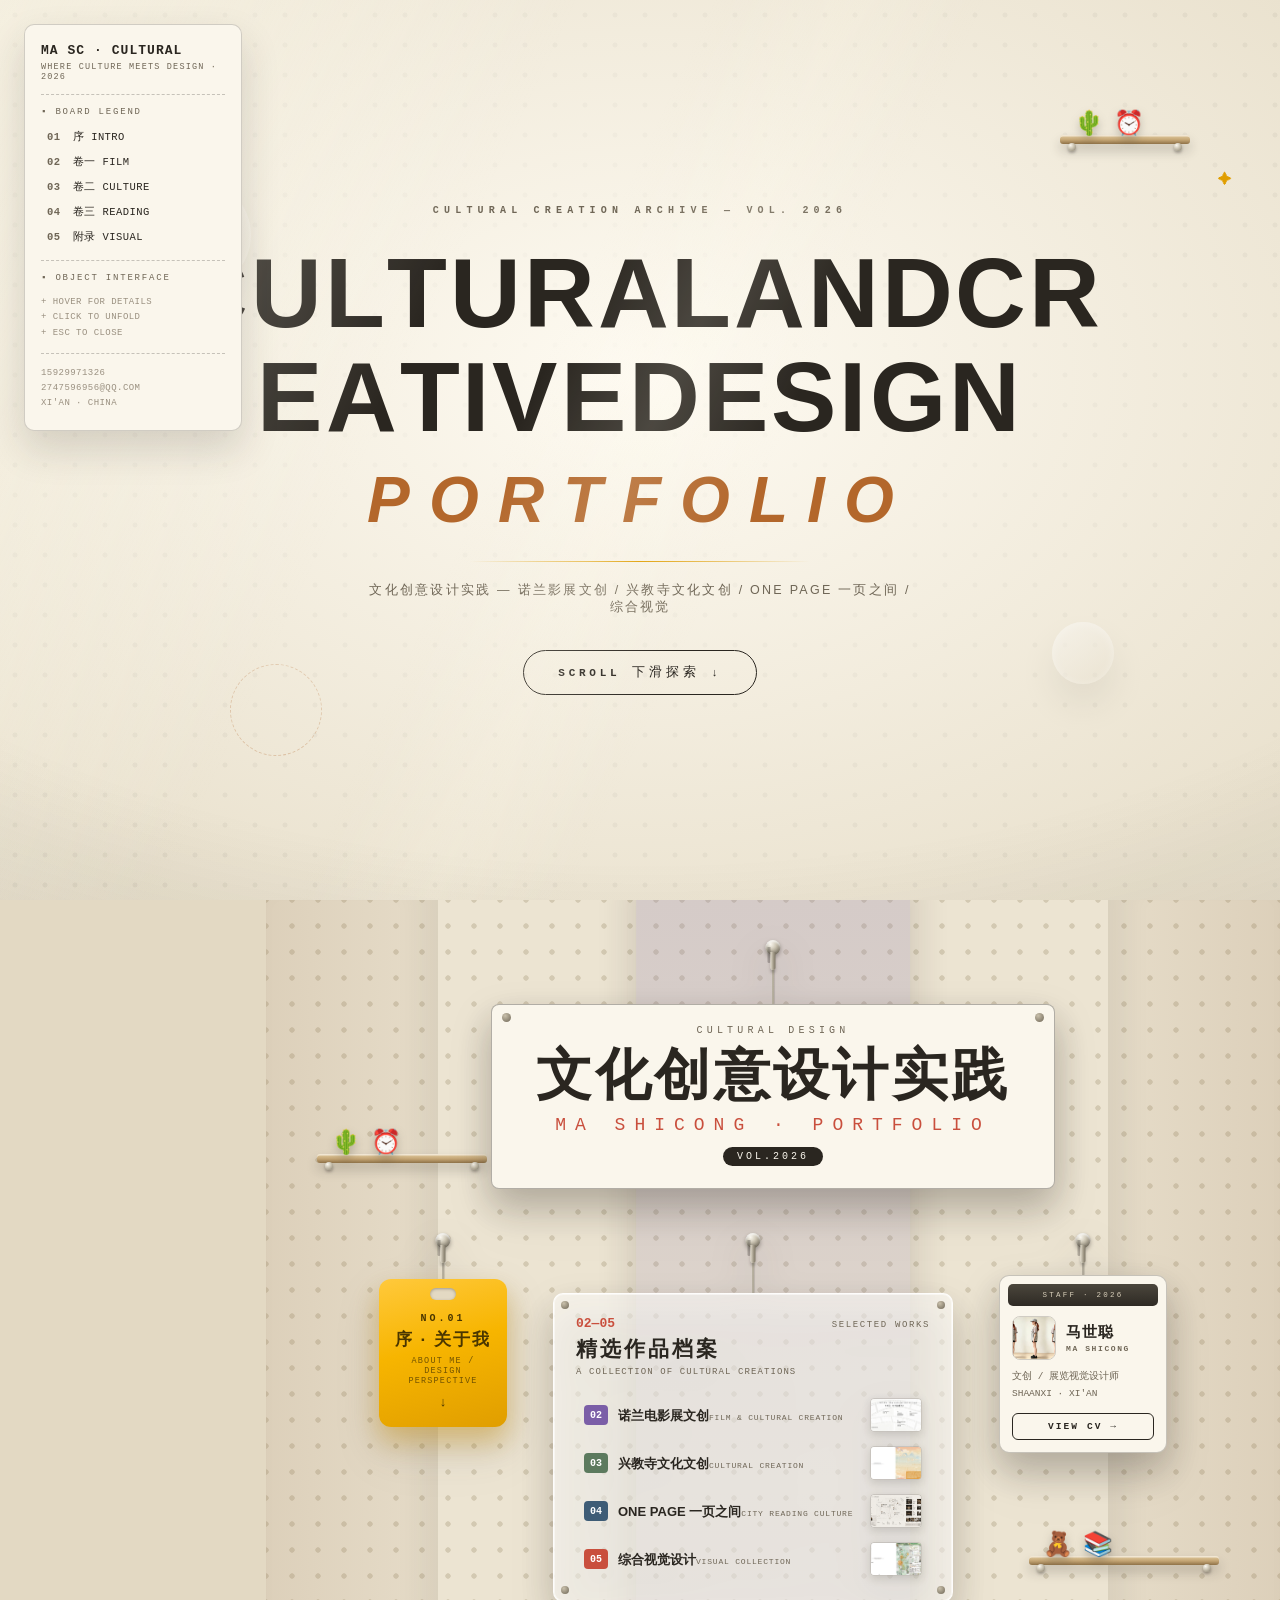
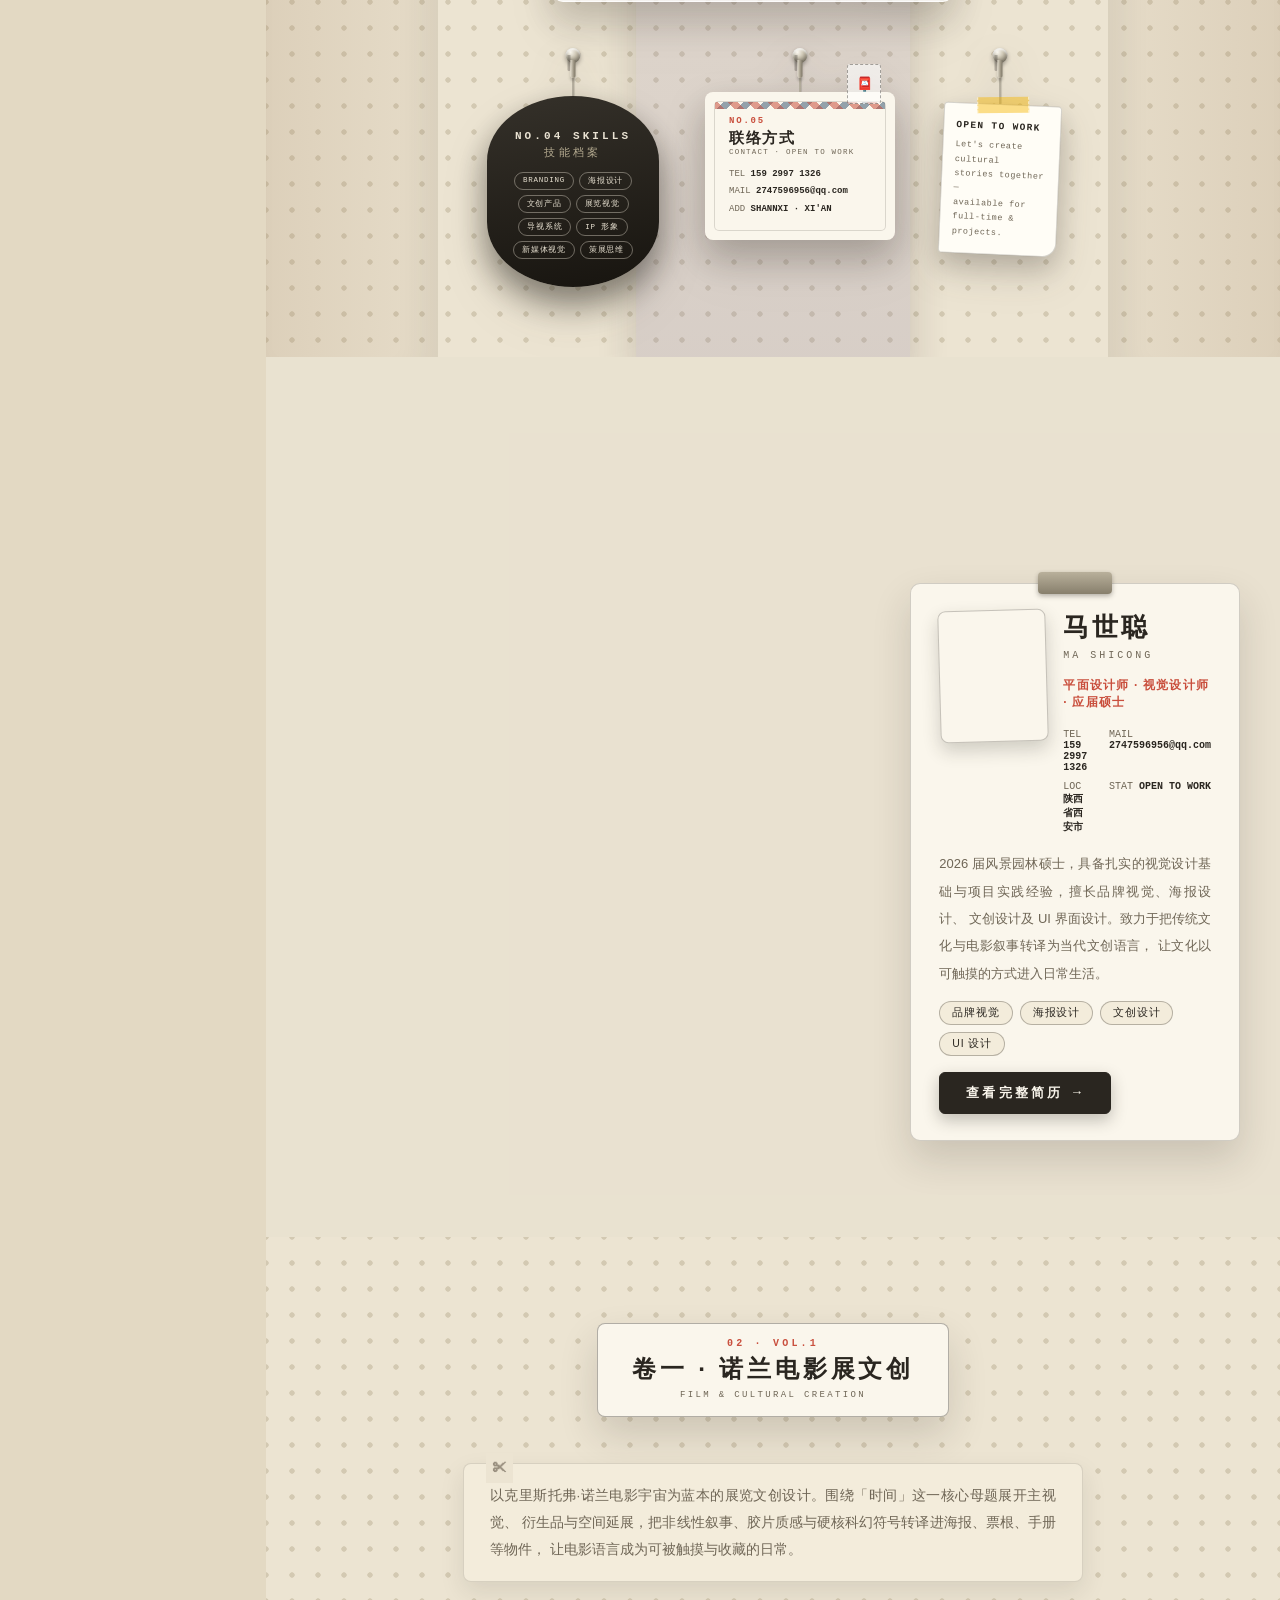
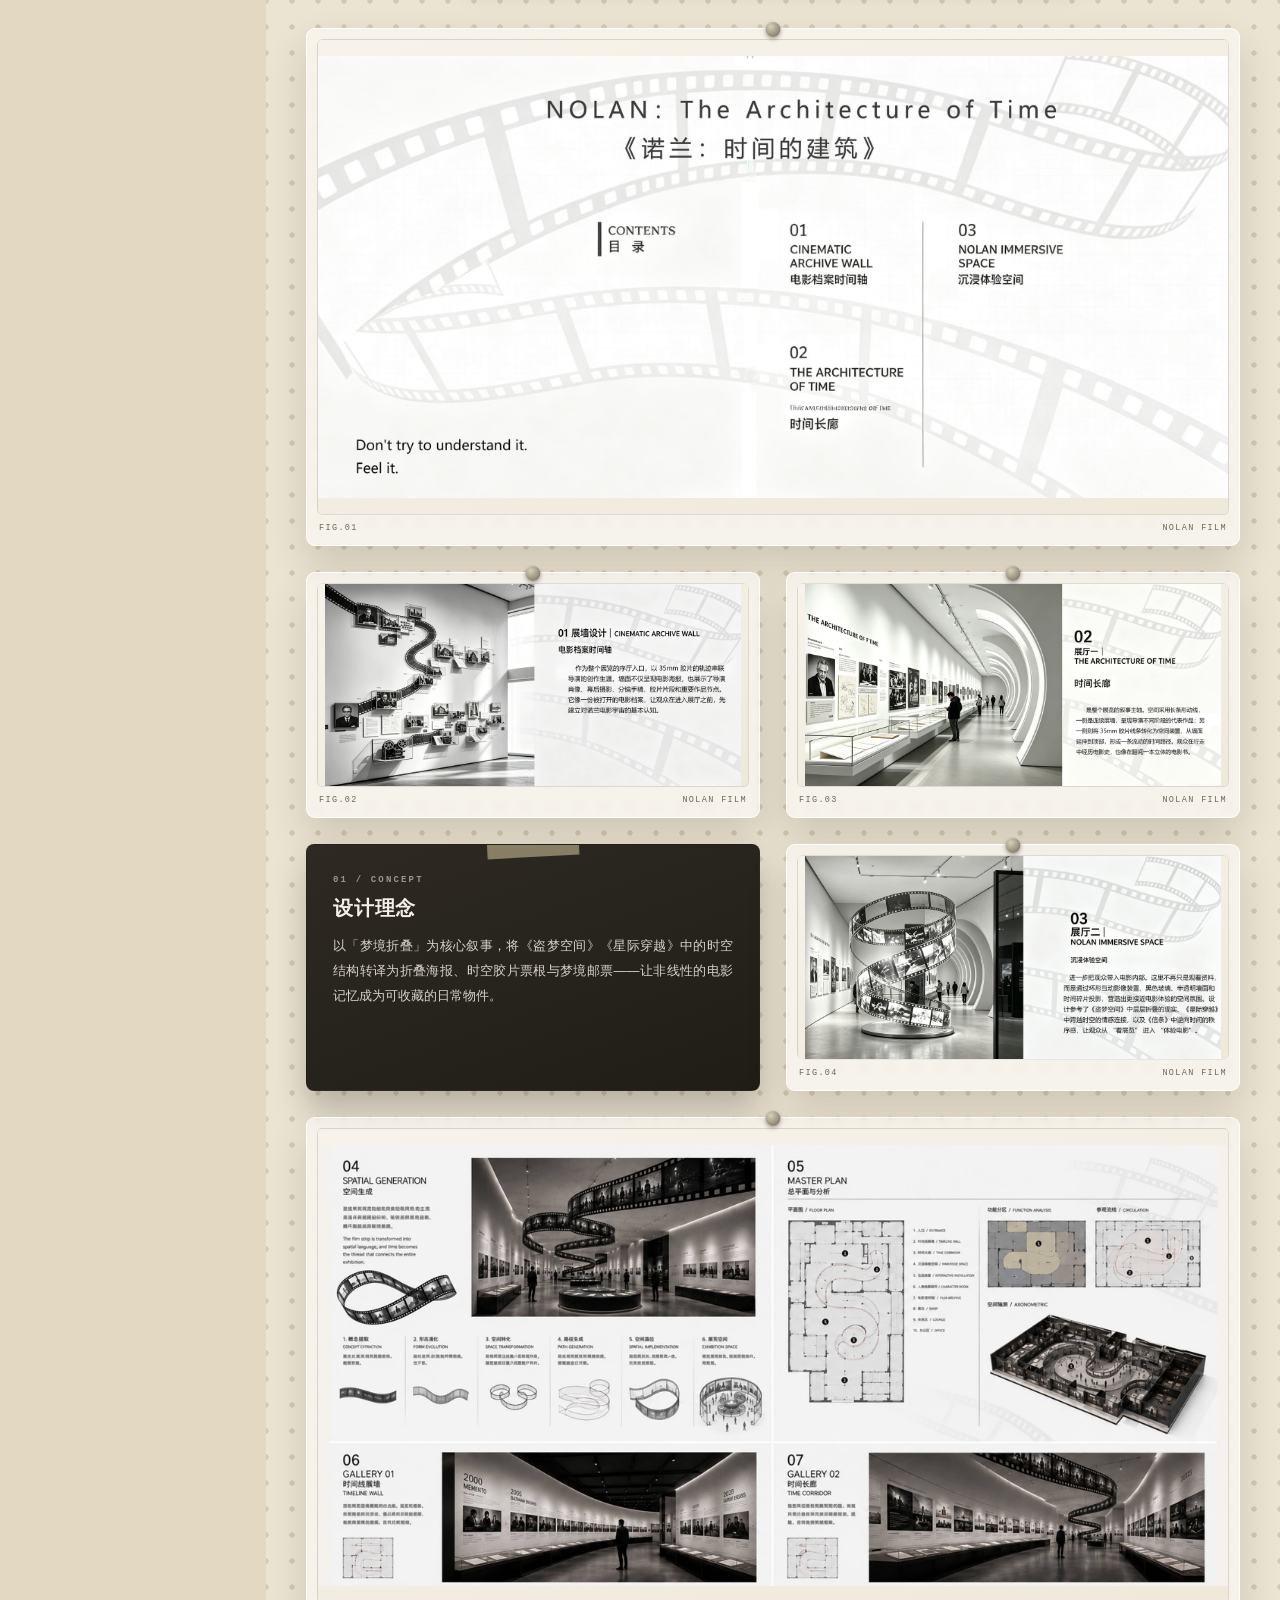
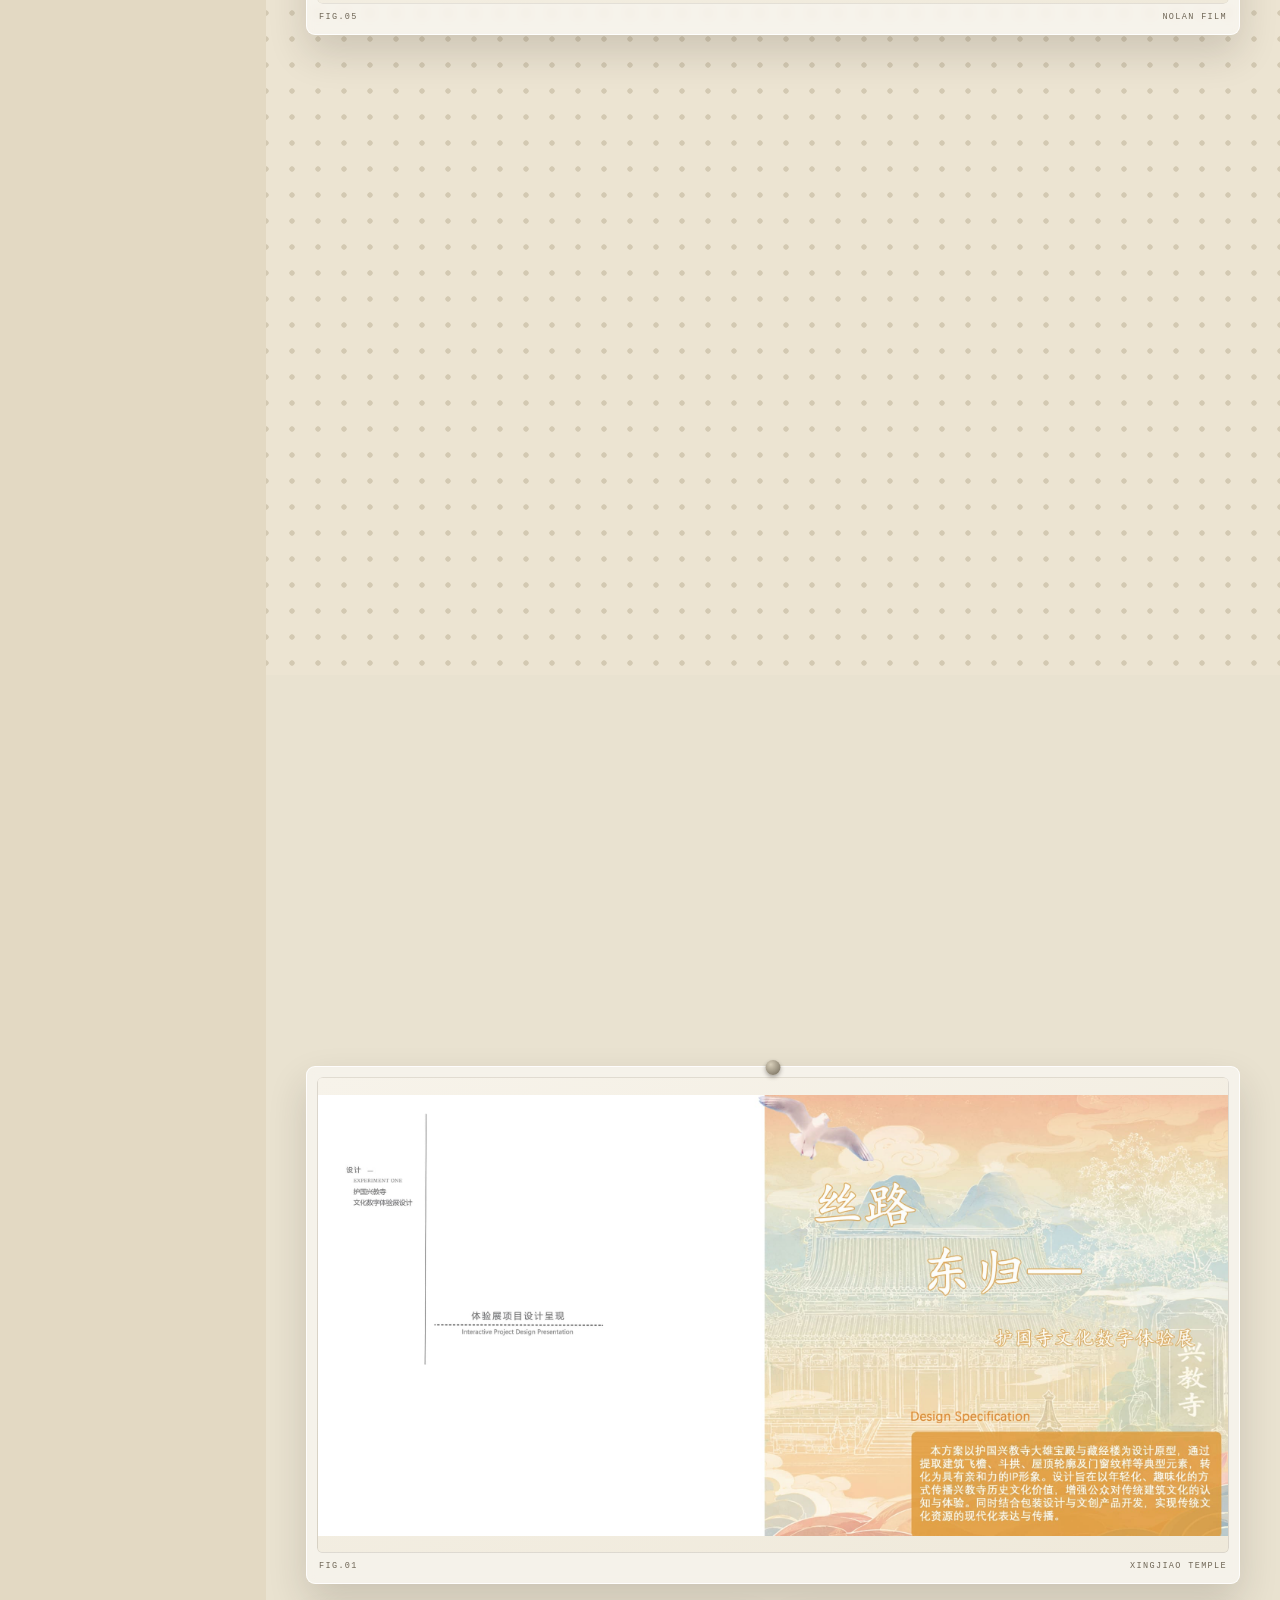
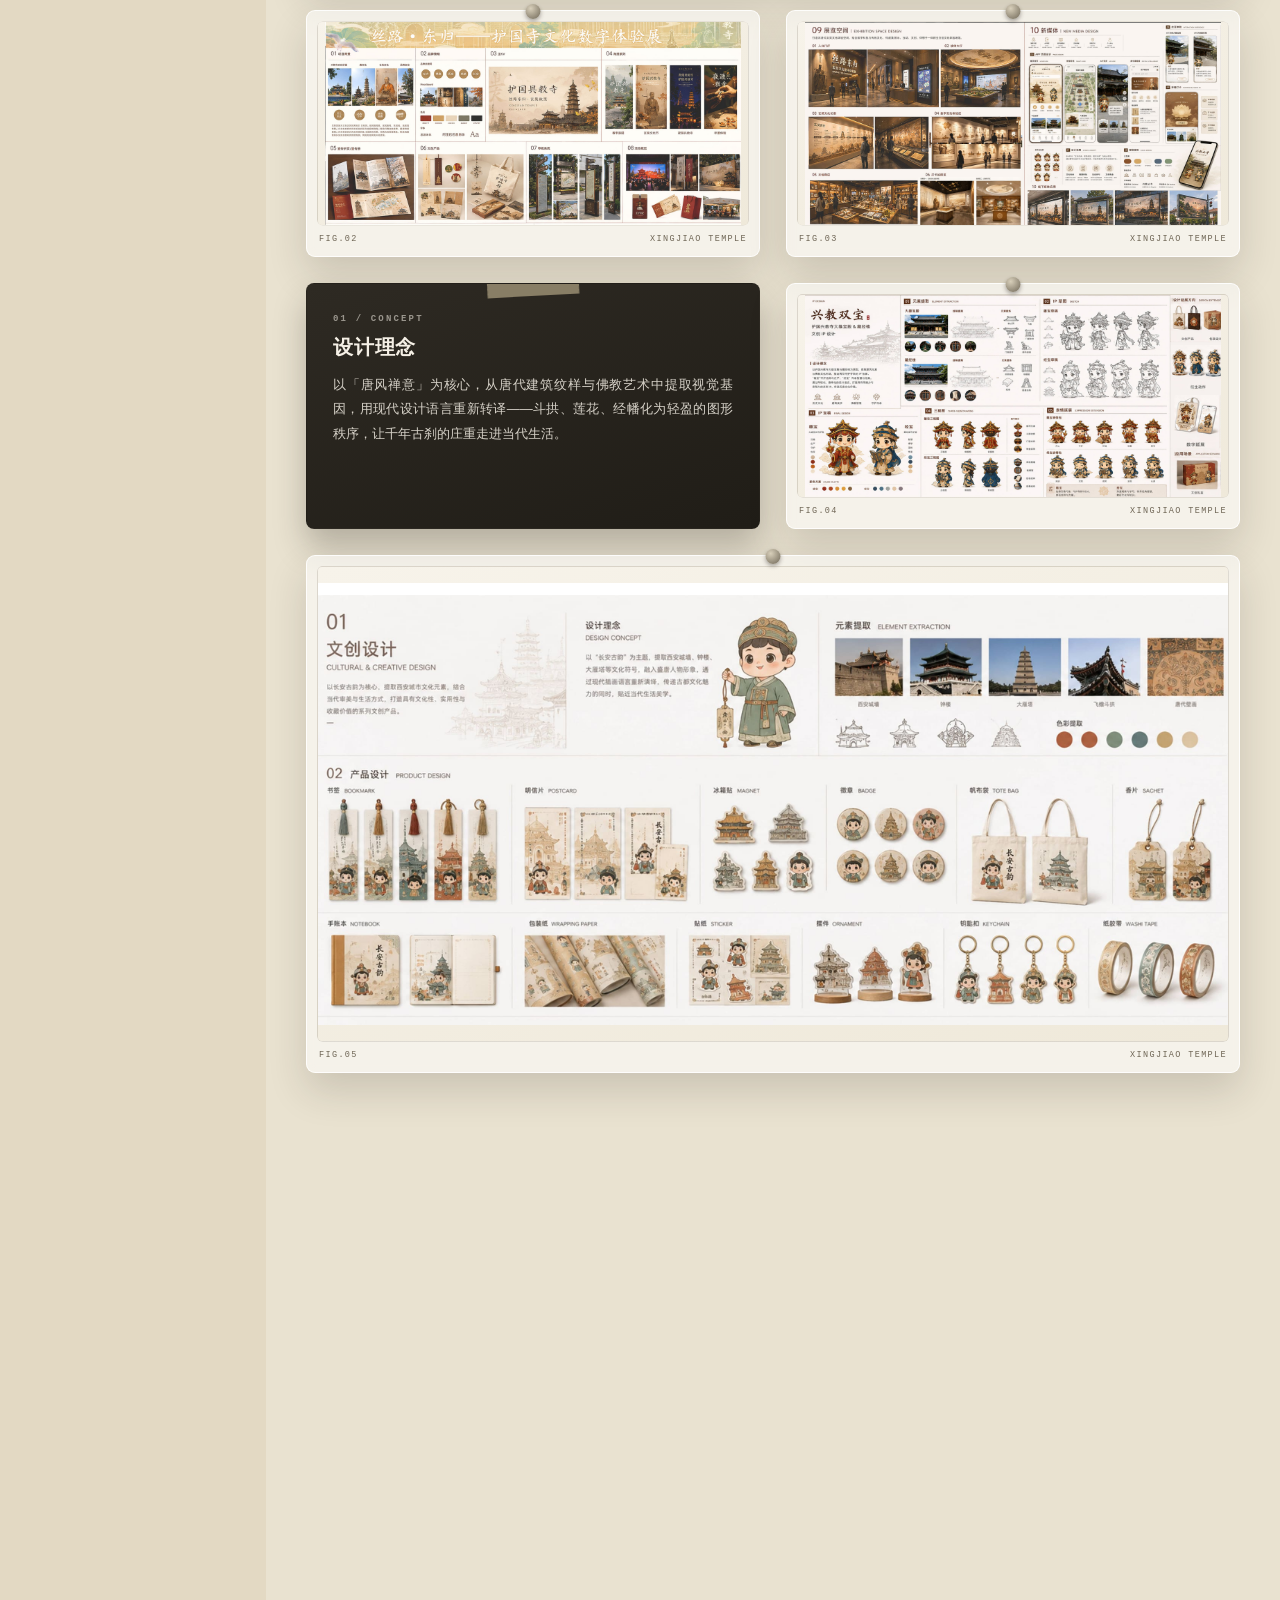
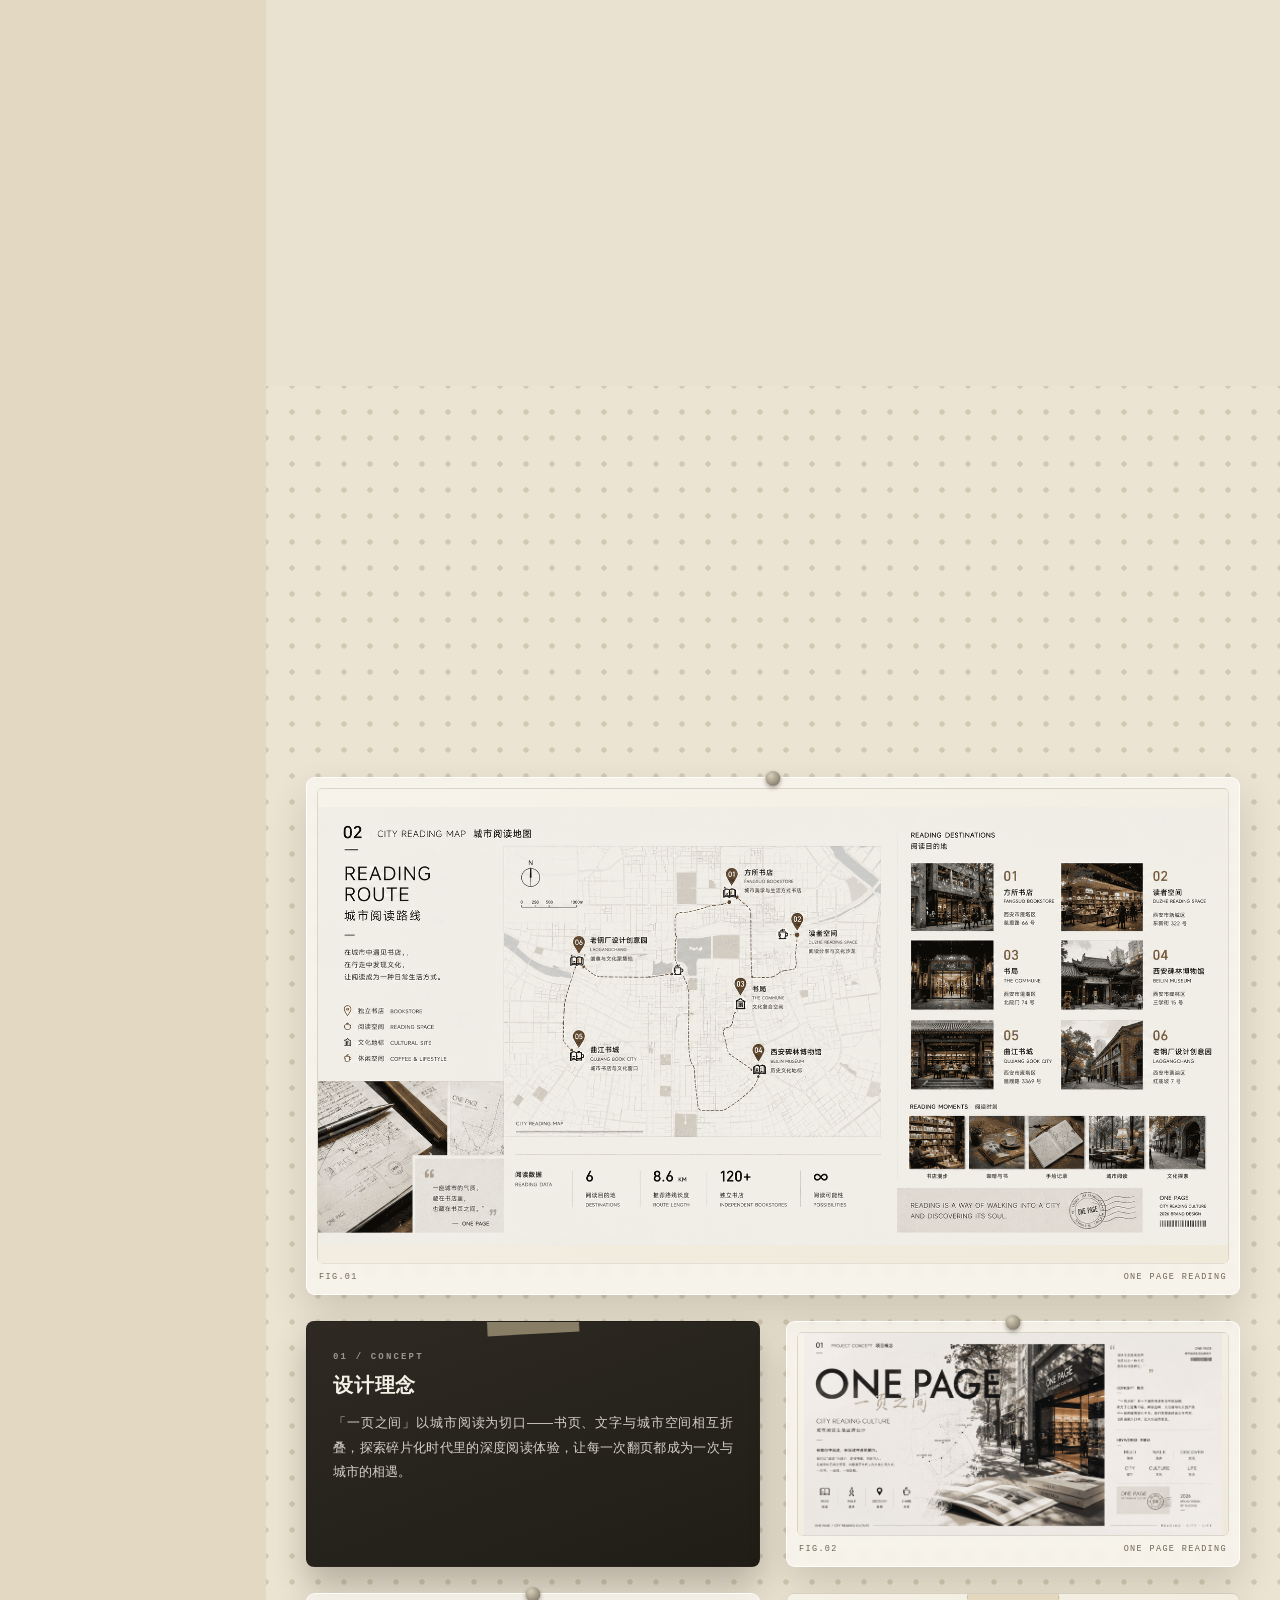
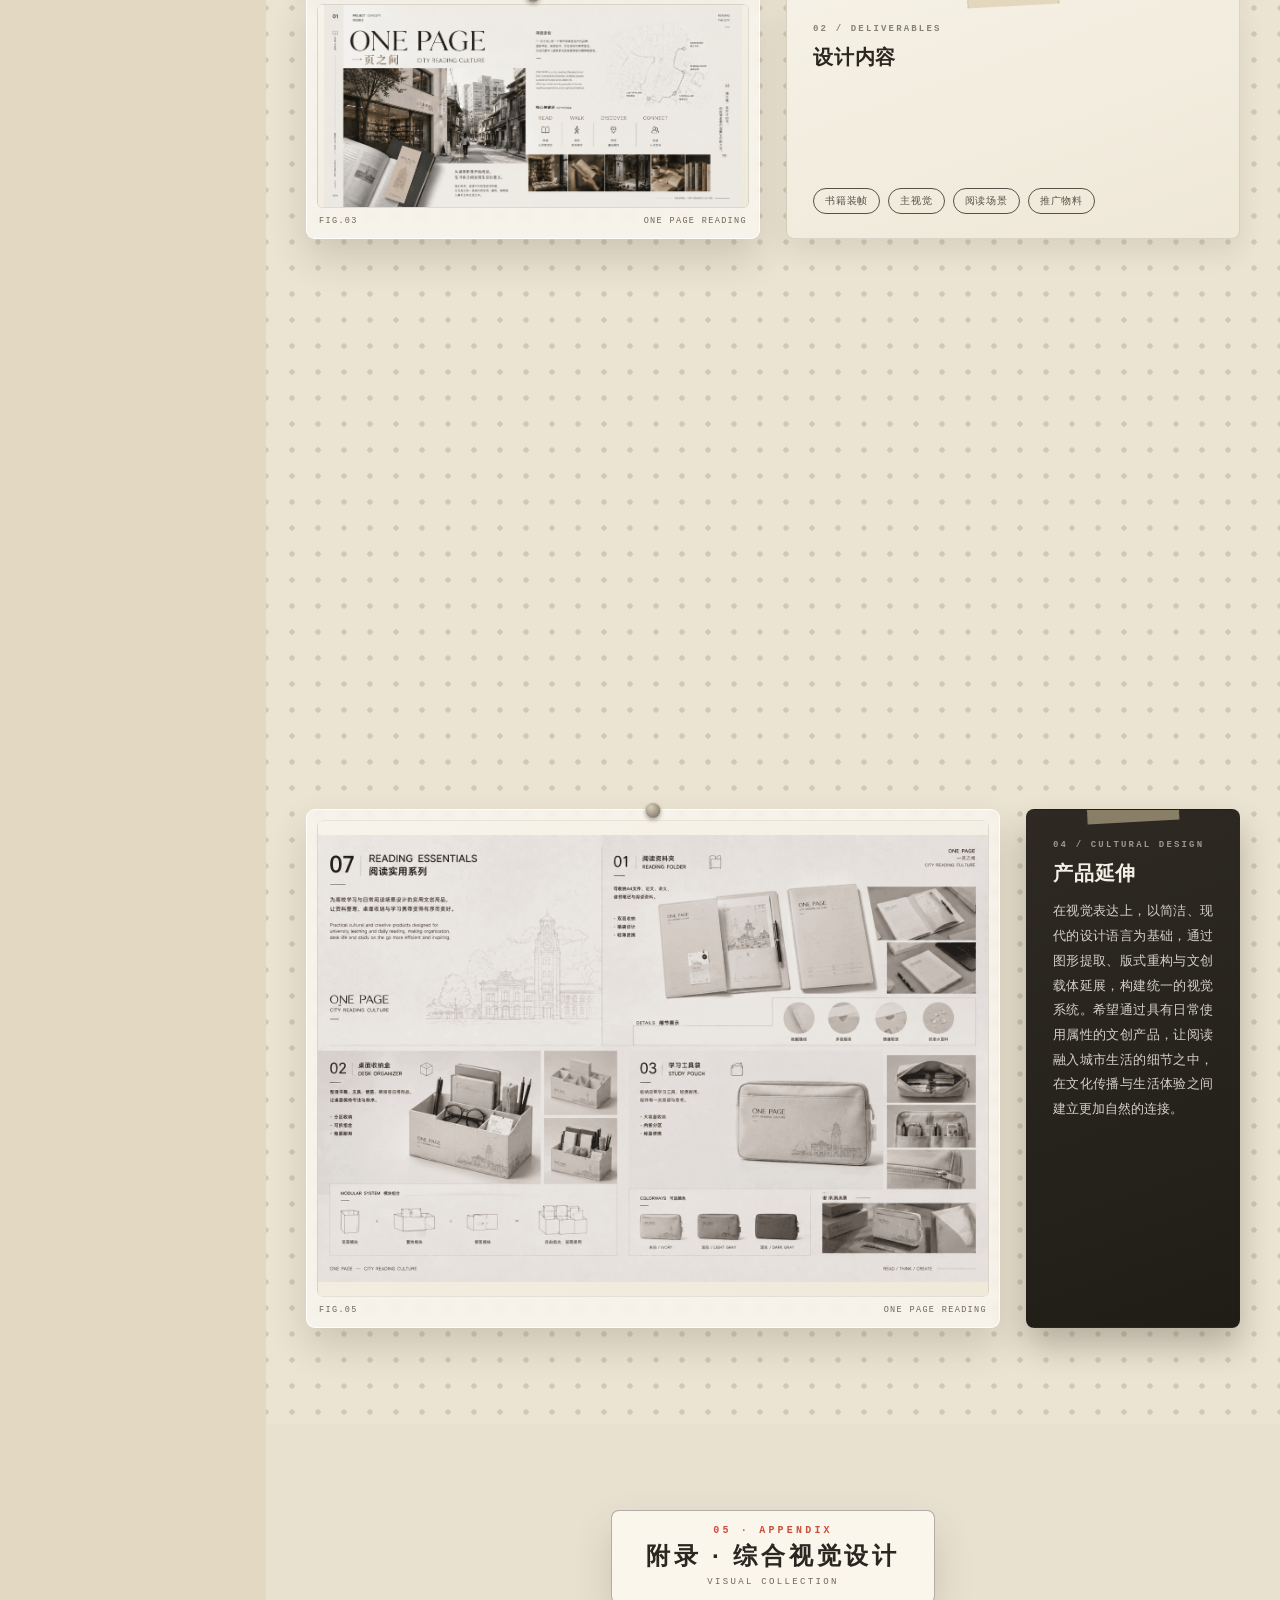
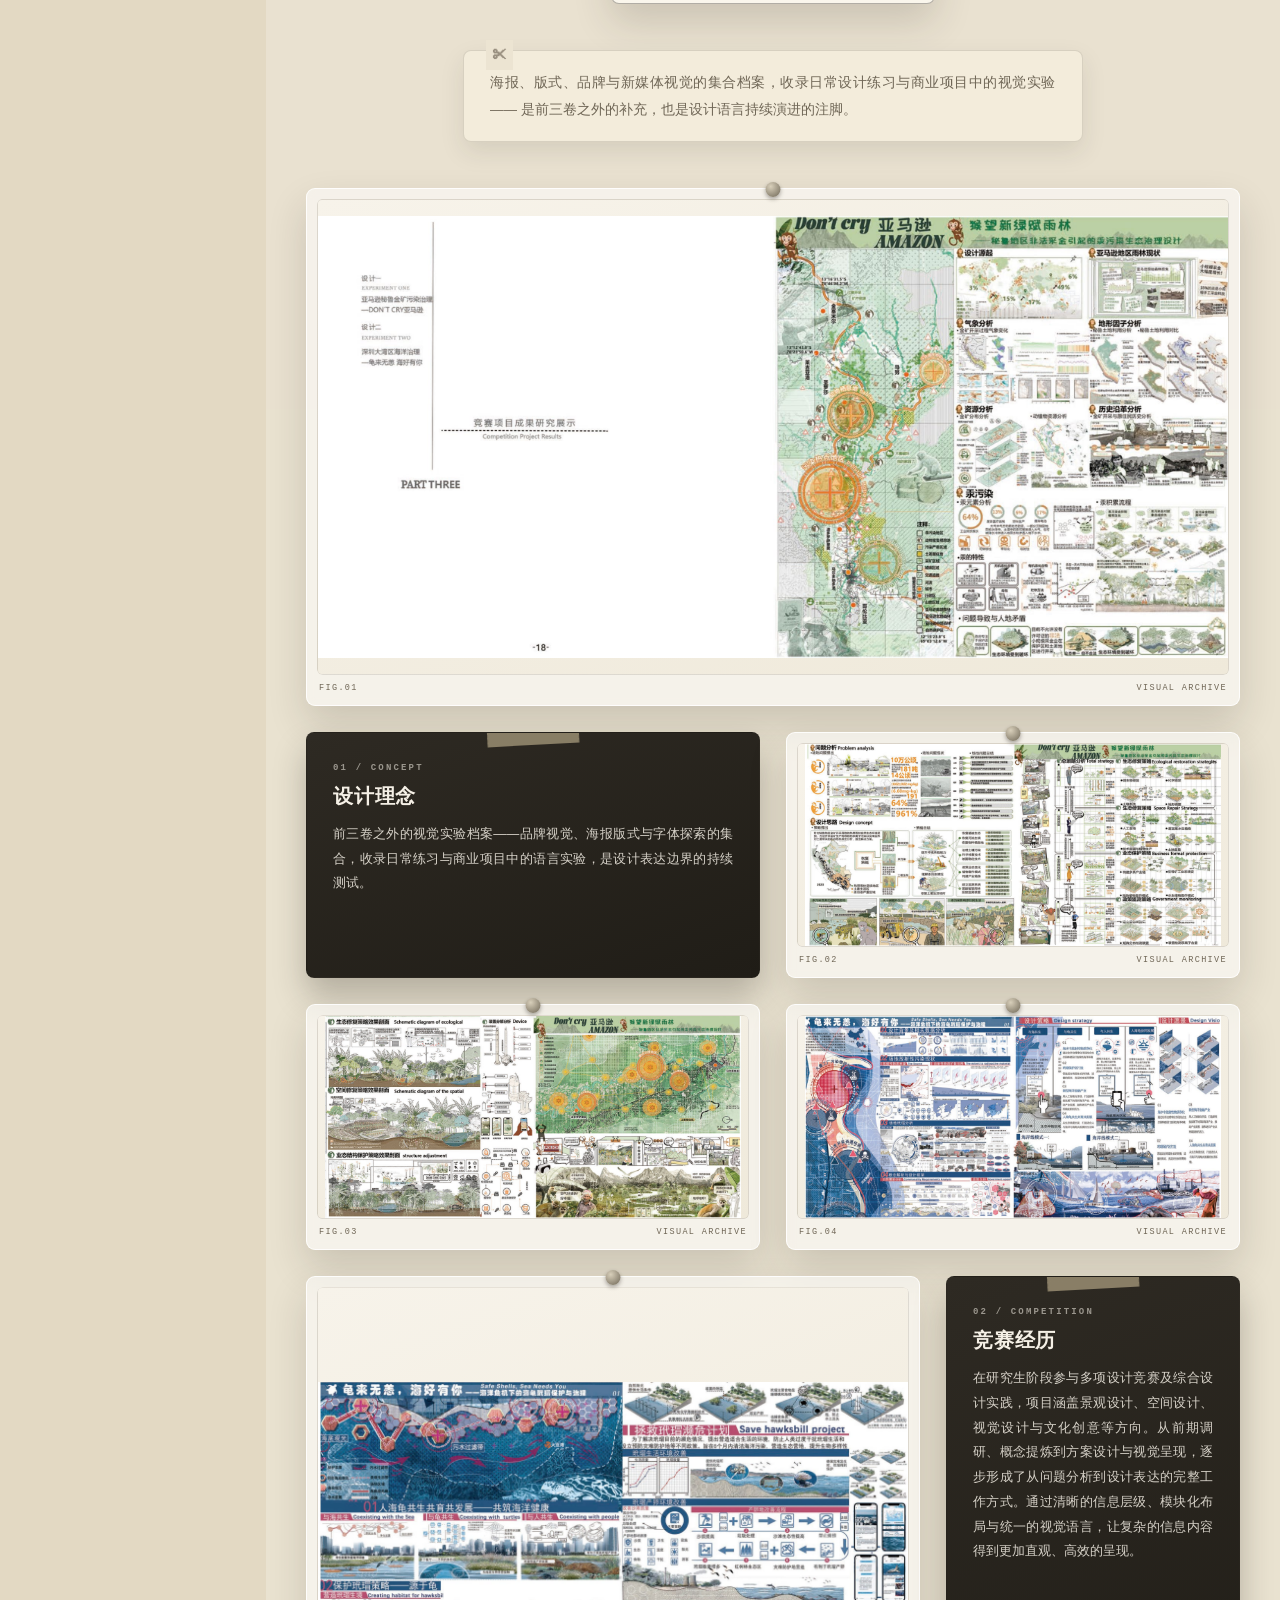
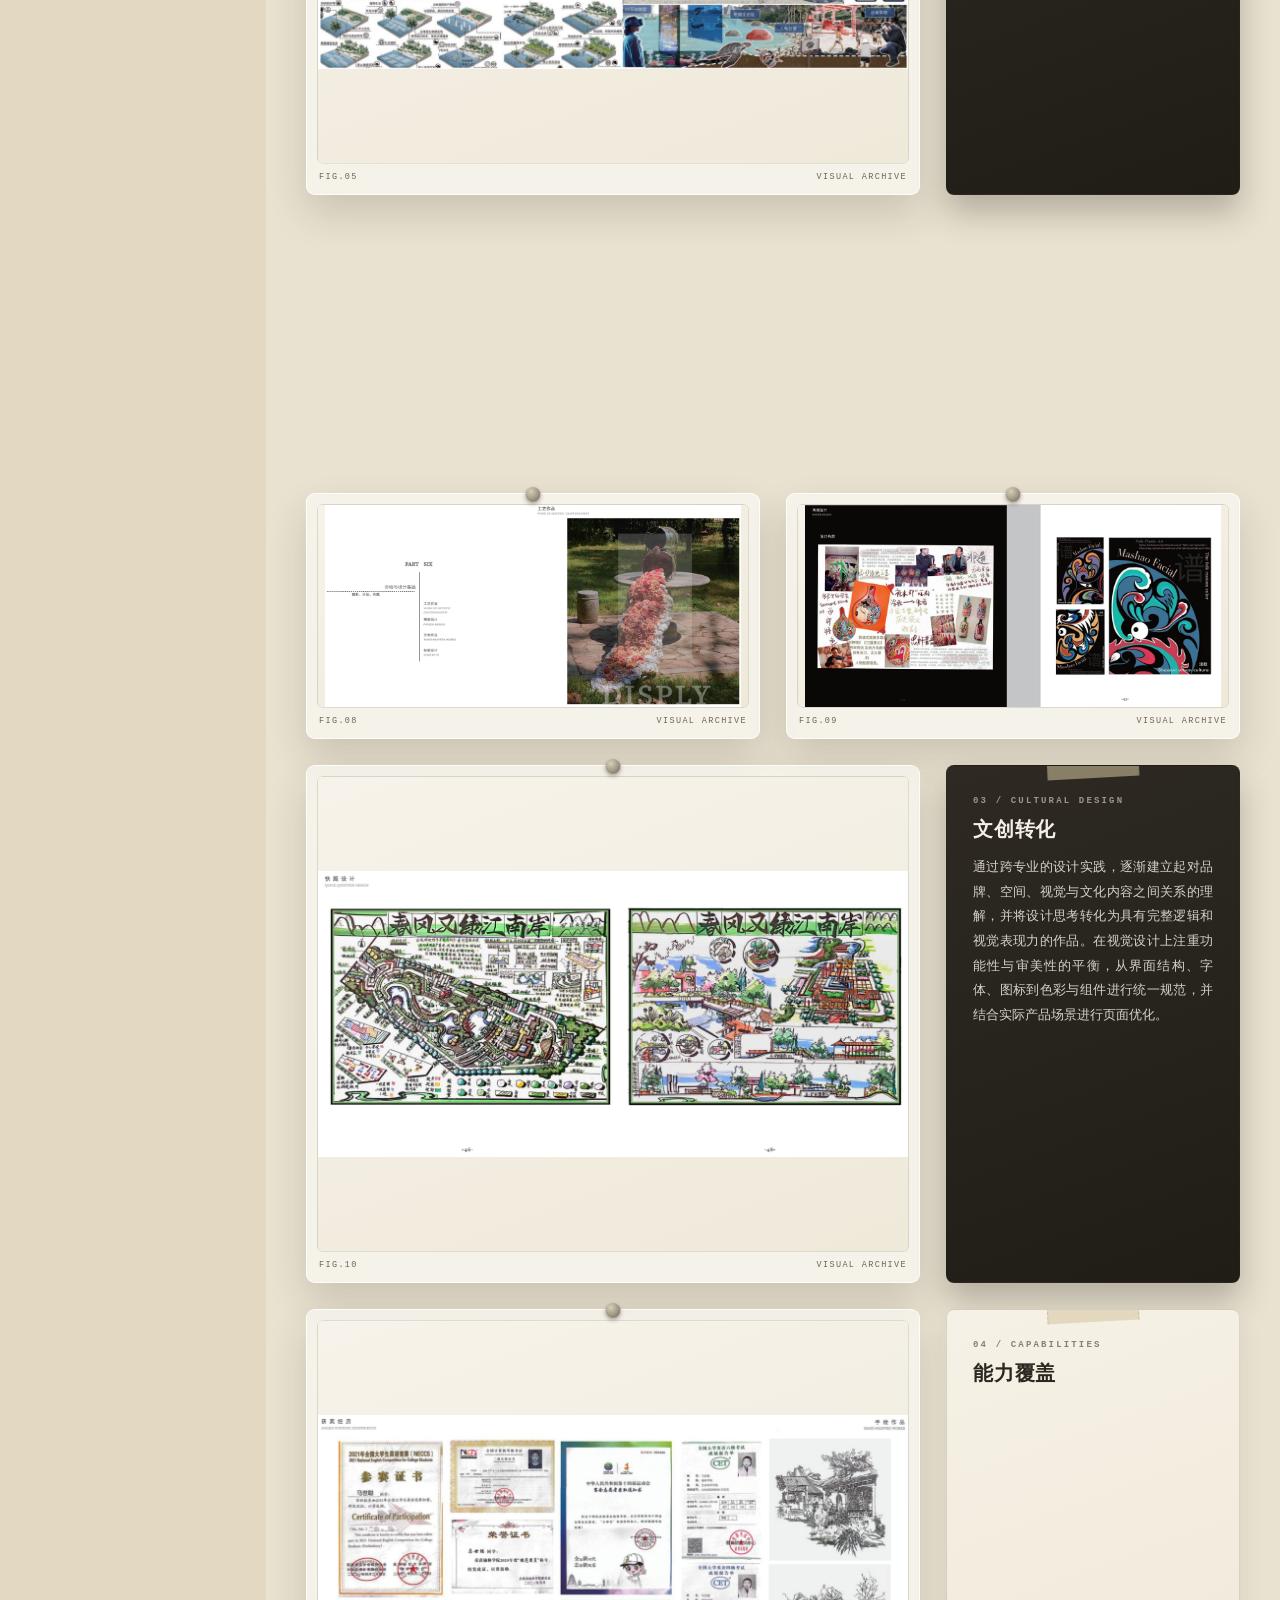
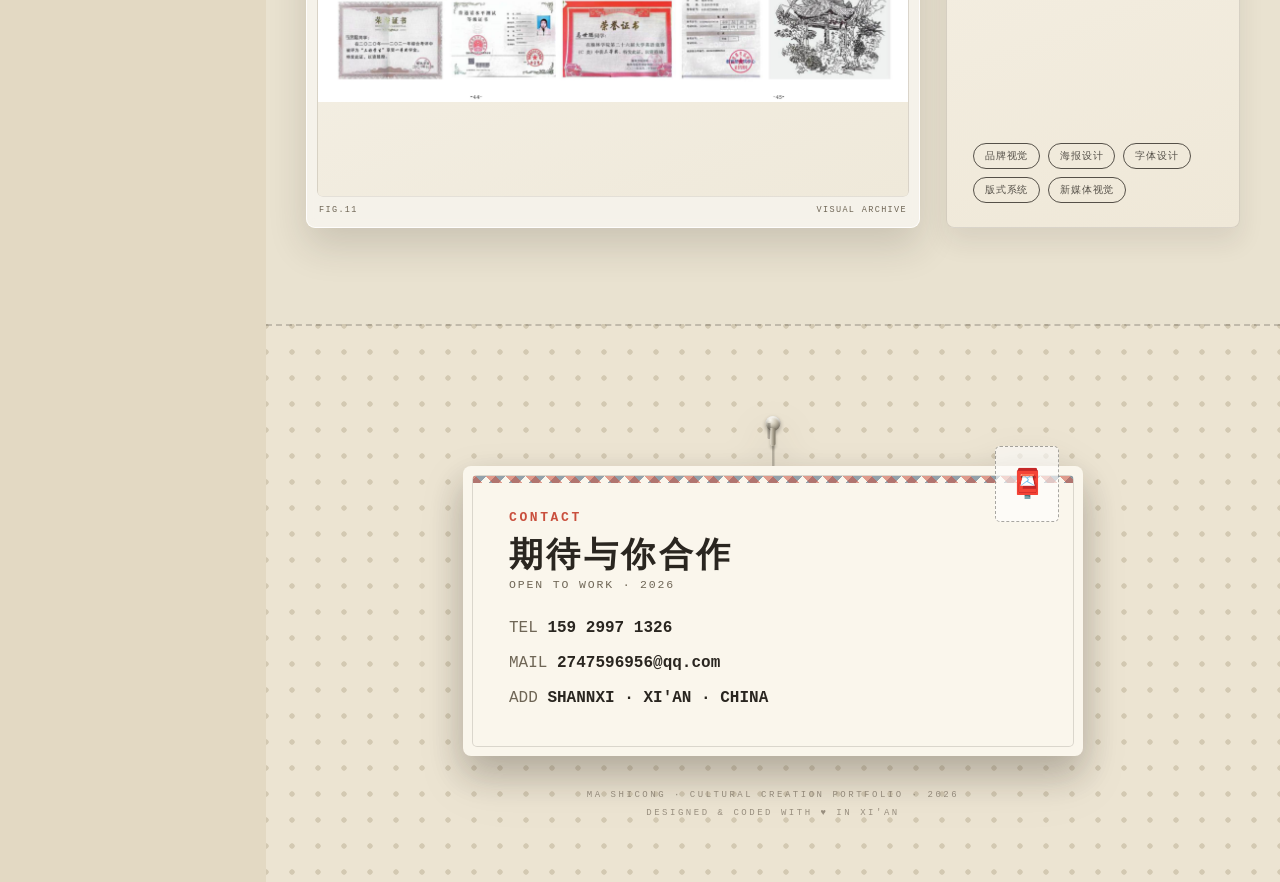
==== commit 5109ee77: "deploy: mobile fix + compressed images" ====
--- a/index.html
+++ b/index.html
@@ -1 +1 @@
-<!DOCTYPE html><!--B99jOMMzdjlKC9Pn3vpQ1--><html lang="zh-CN"><head><meta charSet="utf-8"/><meta name="viewport" content="width=device-width, initial-scale=1"/><link rel="preload" as="image" href="/works/film/film-01.jpg"/><link rel="preload" as="image" href="/works/culture/culture-cover.jpg"/><link rel="preload" as="image" href="/works/reading/reading-01.png"/><link rel="preload" as="image" href="/works/visual/visual-03.jpg"/><link rel="preload" as="image" href="/cute-character-cropped.jpg"/><link rel="preload" as="image" href="/works/about/portrait-cover.jpg"/><link rel="stylesheet" href="/_next/static/chunks/f36614136fffeda4.css" data-precedence="next"/><link rel="preload" as="script" fetchPriority="low" href="/_next/static/chunks/c49d174f4f966385.js"/><script src="/_next/static/chunks/8295faf5c863fe53.js" async=""></script><script src="/_next/static/chunks/1923481c79ea851b.js" async=""></script><script src="/_next/static/chunks/02923749981b1a19.js" async=""></script><script src="/_next/static/chunks/turbopack-8f834f7015f49ed0.js" async=""></script><script src="/_next/static/chunks/268833786b937530.js" async=""></script><script src="/_next/static/chunks/f8f36408546f1f33.js" async=""></script><script src="/_next/static/chunks/d22f3b71aedb9a60.js" async=""></script><title>马世聪 · 文化创意设计实践 CULTURAL DESIGN 2026</title><meta name="description" content="文化创意设计作品集：序 INTRO / 卷一 FILM 诺兰电影展文创 / 卷二 CULTURE 兴教寺文化文创 / 卷三 READING 一页之间 / 附录 VISUAL 综合视觉设计"/><script src="/_next/static/chunks/a6dad97d9634a72d.js" noModule=""></script></head><body><div hidden=""><!--$--><!--/$--></div><main><section class="intro-cover" id="cover"><span class="orb orb-1" aria-hidden="true"></span><span class="orb orb-2" aria-hidden="true"></span><span class="orb-ring" aria-hidden="true"></span><div class="cover-frame"><div class="cover-kicker">CULTURAL CREATION ARCHIVE — VOL. 2026</div><h1 class="cover-name" aria-label="CULTURAL AND CREATIVE DESIGN PORTFOLIO"><span class="row row-1"><span class="ltr" style="--i:0.1s">C</span><span class="ltr" style="--i:0.14500000000000002s">U</span><span class="ltr" style="--i:0.19s">L</span><span class="ltr" style="--i:0.23500000000000001s">T</span><span class="ltr" style="--i:0.28s">U</span><span class="ltr" style="--i:0.32499999999999996s">R</span><span class="ltr" style="--i:0.37s">A</span><span class="ltr" style="--i:0.41500000000000004s">L</span><span class="ltr" style="--i:0.45999999999999996s"> </span><span class="ltr" style="--i:0.505s">A</span><span class="ltr" style="--i:0.5499999999999999s">N</span><span class="ltr" style="--i:0.595s">D</span><span class="ltr" style="--i:0.64s"> </span><span class="ltr" style="--i:0.6849999999999999s">C</span><span class="ltr" style="--i:0.73s">R</span><span class="ltr" style="--i:0.7749999999999999s">E</span><span class="ltr" style="--i:0.82s">A</span><span class="ltr" style="--i:0.865s">T</span><span class="ltr" style="--i:0.9099999999999999s">I</span><span class="ltr" style="--i:0.955s">V</span><span class="ltr" style="--i:0.9999999999999999s">E</span><span class="ltr" style="--i:1.045s"> </span><span class="ltr" style="--i:1.09s">D</span><span class="ltr" style="--i:1.135s">E</span><span class="ltr" style="--i:1.1800000000000002s">S</span><span class="ltr" style="--i:1.225s">I</span><span class="ltr" style="--i:1.27s">G</span><span class="ltr" style="--i:1.315s">N</span></span><span class="row row-3 accent"><span class="ltr" style="--i:1.36s">P</span><span class="ltr" style="--i:1.405s">O</span><span class="ltr" style="--i:1.45s">R</span><span class="ltr" style="--i:1.495s">T</span><span class="ltr" style="--i:1.54s">F</span><span class="ltr" style="--i:1.585s">O</span><span class="ltr" style="--i:1.6300000000000001s">L</span><span class="ltr" style="--i:1.675s">I</span><span class="ltr" style="--i:1.72s">O</span></span></h1><div class="cover-line"></div><div class="cover-sub">文化创意设计实践 — 诺兰影展文创 / 兴教寺文化文创 / ONE PAGE 一页之间 / 综合视觉</div><button class="enter-btn" type="button">SCROLL <span class="cn">下滑探索</span> <span class="arr">↓</span></button></div><div class="wood-shelf shelf-c" aria-hidden="true"><span class="shelf-item">🌵</span><span class="shelf-item">⏰</span></div><div class="scroll-hint"><span class="mouse"><i></i></span>SCROLL DOWN</div></section><aside class="legend-panel"><div class="legend-brand">MA SC · CULTURAL</div><div class="legend-sub">WHERE CULTURE MEETS DESIGN · 2026</div><hr class="legend-divider"/><div class="legend-title">▪ BOARD LEGEND</div><ul class="legend-list"><li><span class="no">01</span><span>序<!-- --> <!-- -->INTRO</span></li><li><span class="no">02</span><span>卷一<!-- --> <!-- -->FILM</span></li><li><span class="no">03</span><span>卷二<!-- --> <!-- -->CULTURE</span></li><li><span class="no">04</span><span>卷三<!-- --> <!-- -->READING</span></li><li><span class="no">05</span><span>附录<!-- --> <!-- -->VISUAL</span></li></ul><hr class="legend-divider"/><div class="legend-title">▪ OBJECT INTERFACE</div><div class="legend-foot">+ HOVER FOR DETAILS<br/>+ CLICK TO UNFOLD<br/>+ ESC TO CLOSE</div><hr class="legend-divider"/><div class="legend-foot">15929971326<br/>2747596956@QQ.COM<br/>XI&#x27;AN · CHINA</div></aside><div class="board-main"><section class="hero pegboard"><div class="board-panels" aria-hidden="true"><span class="bp bp-l"></span><span class="bp bp-m"></span><span class="bp bp-r"></span></div><div class="wood-shelf shelf-a" aria-hidden="true"><span class="shelf-item">🌵</span><span class="shelf-item">⏰</span></div><div class="wood-shelf shelf-b" aria-hidden="true"><span class="shelf-item">🧸</span><span class="shelf-item">📚</span></div><div class="hang-wrap hero-banner" style="--d:0s"><div class="hang-swing"><div class="hang-hook"></div><div class="hang-string" style="height:34px"></div><div class="banner-board"><div class="banner-kicker">CULTURAL DESIGN</div><h1 class="banner-title">文化创意设计实践<span class="en">MA SHICONG · PORTFOLIO</span></h1><span class="banner-year">VOL.2026</span></div></div></div><div class="hero-rig"><div class="hang-wrap " style="--d:0.4s"><div class="hang-swing"><div class="hang-hook"></div><div class="hang-string" style="height:16px"></div><button class="hang-card keytag"><div class="no">NO.01</div><div class="cn">序 · 关于我</div><div class="en">ABOUT ME / DESIGN PERSPECTIVE</div><span class="arrow">↓</span></button></div></div><div class="hang-wrap " style="--d:1.1s"><div class="hang-swing"><div class="hang-hook"></div><div class="hang-string" style="height:30px"></div><div class="acrylic-file"><span class="corner c-tl"></span><span class="corner c-tr"></span><span class="corner c-bl"></span><span class="corner c-br"></span><div class="file-head"><span class="no">02—05</span><span class="en">SELECTED WORKS</span></div><div class="file-title">精选作品档案</div><div class="file-sub">A COLLECTION OF CULTURAL CREATIONS</div><ul class="file-list"><li><span class="no" style="background:#7B5EA7">02</span><span class="t"><span class="cn">诺兰电影展文创</span><span class="en">FILM &amp; CULTURAL CREATION</span></span><img class="thumb" src="/works/film/film-01.jpg" alt="诺兰电影展文创" loading="eager" decoding="async"/></li><li><span class="no" style="background:#5C7A5E">03</span><span class="t"><span class="cn">兴教寺文化文创</span><span class="en">CULTURAL CREATION</span></span><img class="thumb" src="/works/culture/culture-cover.jpg" alt="兴教寺文化文创" loading="eager" decoding="async"/></li><li><span class="no" style="background:#3E5C76">04</span><span class="t"><span class="cn">ONE PAGE 一页之间</span><span class="en">CITY READING CULTURE</span></span><img class="thumb" src="/works/reading/reading-01.png" alt="ONE PAGE 一页之间" loading="eager" decoding="async"/></li><li><span class="no" style="background:#C94F3D">05</span><span class="t"><span class="cn">综合视觉设计</span><span class="en">VISUAL COLLECTION</span></span><img class="thumb" src="/works/visual/visual-03.jpg" alt="综合视觉设计" loading="eager" decoding="async"/></li></ul></div></div></div><div class="hang-wrap " style="--d:1.8s"><div class="hang-swing"><div class="hang-hook"></div><div class="hang-string" style="height:12px"></div><div class="hang-card id-card"><div class="strap"><span>STAFF · 2026</span></div><div class="id-row"><img class="id-avatar" src="/cute-character-cropped.jpg" alt="avatar" loading="eager" decoding="async"/><div><div class="id-name">马世聪<small>MA SHICONG</small></div></div></div><div class="id-meta">文创 / 展览视觉设计师<br/>SHAANXI · XI&#x27;AN</div><a class="id-cv" href="/resume">VIEW CV →</a></div></div></div><div class="hang-wrap " style="--d:0.8s"><div class="hang-swing"><div class="hang-hook"></div><div class="hang-string" style="height:18px"></div><div class="hang-card skills-oval"><div class="head">NO.04 SKILLS</div><div class="head-cn">技能档案</div><div class="skill-chips"><span>BRANDING</span><span>海报设计</span><span>文创产品</span><span>展览视觉</span><span>导视系统</span><span>IP 形象</span><span>新媒体视觉</span><span>策展思维</span></div></div></div></div><div class="hang-wrap " style="--d:1.4s"><div class="hang-swing"><div class="hang-hook"></div><div class="hang-string" style="height:14px"></div><div class="hang-card envelope"><span class="env-stamp">📮</span><div class="envelope-inner"><div class="no">NO.05</div><div class="cn">联络方式</div><div class="en">CONTACT · OPEN TO WORK</div><div class="env-lines">TEL <b>159 2997 1326</b><br/>MAIL <b>2747596956@qq.com</b><br/>ADD <b>SHANNXI · XI&#x27;AN</b></div></div></div></div></div><div class="hang-wrap " style="--d:2.2s"><div class="hang-swing"><div class="hang-hook"></div><div class="hang-string" style="height:26px"></div><div class="note-tag hang-card"><span class="tape"></span><b>OPEN TO WORK</b>Let&#x27;s create cultural<br/>stories together —<br/>available for<br/>full-time &amp; projects.</div></div></div></div><div class="scroll-hint">▼ SCROLL TO EXPLORE ▼</div></section><section id="intro" class="section pegboard"><div class="section-inner"><div class="sec-head reveal"><div class="sec-tag"><div class="no">01 · INTRO</div><div class="cn">序 · 关于我</div><div class="en">DESIGN PERSPECTIVE</div></div></div><div class="intro-grid"><div class="intro-video-card reveal"><div class="cap"><span>▪ DESIGN REEL</span><span>2026 / LOOP</span></div><div class="video-frame"><video src="/portfolio-video2.mp4" poster="/cute-character-cropped.jpg" loop="" playsInline="" preload="metadata" muted=""></video><button class="video-overlay"><span class="icon"><svg width="20" height="20" viewBox="0 0 20 20"><path d="M5 3.5v13l11-6.5-11-6.5z" fill="#fff"></path></svg></span><span class="txt">CLICK TO PLAY</span><span class="sub">点击播放 · 设计影像</span></button></div></div><div class="about-card reveal"><span class="clip"></span><div class="resume-head"><img class="resume-photo" src="/works/about/portrait-cover.jpg" alt="马世聪" loading="eager" decoding="async"/><div class="resume-head-main"><div class="name">马世聪</div><div class="name-en">MA SHICONG</div><div class="resume-title">平面设计师 · 视觉设计师 · 应届硕士</div><div class="about-facts"><span>TEL <b>159 2997 1326</b></span><span>MAIL <b>2747596956@qq.com</b></span><span>LOC <b>陕西省西安市</b></span><span>STAT <b>OPEN TO WORK</b></span></div></div></div><p class="resume-intro">2026 届风景园林硕士，具备扎实的视觉设计基础与项目实践经验，擅长品牌视觉、海报设计、 文创设计及 UI 界面设计。致力于把传统文化与电影叙事转译为当代文创语言， 让文化以可触摸的方式进入日常生活。</p><div class="cover-chips"><span>品牌视觉</span><span>海报设计</span><span>文创设计</span><span>UI 设计</span></div><a class="resume-jump" href="/resume">查看完整简历 <span class="arr">→</span></a></div></div></div></section><section id="film" class="section pegboard"><div class="section-inner"><div class="sec-head reveal"><div class="sec-tag"><div class="no">02 · VOL.1</div><div class="cn">卷一 · 诺兰电影展文创</div><div class="en">FILM &amp; CULTURAL CREATION</div></div></div><p class="sec-desc reveal">以克里斯托弗·诺兰电影宇宙为蓝本的展览文创设计。围绕「时间」这一核心母题展开主视觉、 衍生品与空间延展，把非线性叙事、胶片质感与硬核科幻符号转译进海报、票根、手册等物件， 让电影语言成为可被触摸与收藏的日常。</p><div class="gallery bento film"><figure class="photo-frame hang-wrap reveal span-6x4 fill-contain" style="--d:0s"><span class="frame-pin"></span><img src="/works/film/film-01.jpg" alt="NOLAN FILM 01" loading="lazy"/><figcaption class="fig"><span>FIG.<!-- -->01</span><span>NOLAN FILM</span></figcaption></figure><figure class="photo-frame hang-wrap reveal span-3x2 fill-contain" style="--d:0.7s"><span class="frame-pin"></span><img src="/works/film/film-02.jpg" alt="NOLAN FILM 02" loading="lazy"/><figcaption class="fig"><span>FIG.<!-- -->02</span><span>NOLAN FILM</span></figcaption></figure><figure class="photo-frame hang-wrap reveal span-3x2 fill-contain" style="--d:1.4s"><span class="frame-pin"></span><img src="/works/film/film-03.jpg" alt="NOLAN FILM 03" loading="lazy"/><figcaption class="fig"><span>FIG.<!-- -->03</span><span>NOLAN FILM</span></figcaption></figure><div class="note-card reveal dark span-3x2"><span class="note-tape"></span><div class="note-k">01 / CONCEPT</div><div class="note-cn">设计理念</div><p>以「梦境折叠」为核心叙事，将《盗梦空间》《星际穿越》中的时空结构转译为折叠海报、时空胶片票根与梦境邮票——让非线性的电影记忆成为可收藏的日常物件。</p></div><figure class="photo-frame hang-wrap reveal span-3x2 fill-contain" style="--d:0s"><span class="frame-pin"></span><img src="/works/film/film-04.jpg" alt="NOLAN FILM 04" loading="lazy"/><figcaption class="fig"><span>FIG.<!-- -->04</span><span>NOLAN FILM</span></figcaption></figure><figure class="photo-frame hang-wrap reveal span-6x4 fill-contain" style="--d:0.7s"><span class="frame-pin"></span><img src="/works/film/film-05.jpg" alt="NOLAN FILM 05" loading="lazy"/><figcaption class="fig"><span>FIG.<!-- -->05</span><span>NOLAN FILM</span></figcaption></figure><figure class="photo-frame hang-wrap reveal span-3x2 fill-contain" style="--d:1.4s"><span class="frame-pin"></span><img src="/works/film/film-06.png" alt="NOLAN FILM 06" loading="lazy"/><figcaption class="fig"><span>FIG.<!-- -->06</span><span>NOLAN FILM</span></figcaption></figure><figure class="photo-frame hang-wrap reveal span-3x2 fill-contain" style="--d:0s"><span class="frame-pin"></span><img src="/works/film/film-07.png" alt="NOLAN FILM 07" loading="lazy"/><figcaption class="fig"><span>FIG.<!-- -->07</span><span>NOLAN FILM</span></figcaption></figure><figure class="photo-frame hang-wrap reveal span-3x2 fill-contain" style="--d:0.7s"><span class="frame-pin"></span><img src="/works/film/film-08.png" alt="NOLAN FILM 08" loading="lazy"/><figcaption class="fig"><span>FIG.<!-- -->08</span><span>NOLAN FILM</span></figcaption></figure><div class="note-card reveal paper span-3x2"><span class="note-tape"></span><div class="note-k">02 / DELIVERABLES</div><div class="note-cn">设计内容</div><div class="note-tags"><span>主视觉海报</span><span>系列文创</span><span>票根手册</span><span>包装系统</span><span>展览导视</span></div></div></div></div></section><section id="culture" class="section pegboard"><div class="section-inner"><div class="sec-head reveal"><div class="sec-tag"><div class="no">03 · VOL.2</div><div class="cn">卷二 · 兴教寺文化文创</div><div class="en">CULTURAL CREATION</div></div></div><p class="sec-desc reveal">以唐代兴教寺文化遗产为核心，从古建形制、传统纹样与佛教艺术中提取设计元素， 完成文创产品、展会视觉与品牌物料的系统设计。让千年古刹的庄重与静谧， 以轻盈、现代的方式进入当代生活场景。</p><div class="gallery bento culture"><figure class="photo-frame hang-wrap reveal span-6x4 fill-contain" style="--d:0s"><span class="frame-pin"></span><img src="/works/culture/culture-cover.jpg" alt="XINGJIAO TEMPLE 01" loading="lazy"/><figcaption class="fig"><span>FIG.<!-- -->01</span><span>XINGJIAO TEMPLE</span></figcaption></figure><figure class="photo-frame hang-wrap reveal span-3x2 fill-contain" style="--d:0.7s"><span class="frame-pin"></span><img src="/works/culture/culture-fair-01.jpg" alt="XINGJIAO TEMPLE 02" loading="lazy"/><figcaption class="fig"><span>FIG.<!-- -->02</span><span>XINGJIAO TEMPLE</span></figcaption></figure><figure class="photo-frame hang-wrap reveal span-3x2 fill-contain" style="--d:1.4s"><span class="frame-pin"></span><img src="/works/culture/culture-fair-02.jpg" alt="XINGJIAO TEMPLE 03" loading="lazy"/><figcaption class="fig"><span>FIG.<!-- -->03</span><span>XINGJIAO TEMPLE</span></figcaption></figure><div class="note-card reveal dark span-3x2"><span class="note-tape"></span><div class="note-k">01 / CONCEPT</div><div class="note-cn">设计理念</div><p>以「唐风禅意」为核心，从唐代建筑纹样与佛教艺术中提取视觉基因，用现代设计语言重新转译——斗拱、莲花、经幡化为轻盈的图形秩序，让千年古刹的庄重走进当代生活。</p></div><figure class="photo-frame hang-wrap reveal span-3x2 fill-contain" style="--d:0s"><span class="frame-pin"></span><img src="/works/culture/culture-new-03.jpg" alt="XINGJIAO TEMPLE 04" loading="lazy"/><figcaption class="fig"><span>FIG.<!-- -->04</span><span>XINGJIAO TEMPLE</span></figcaption></figure><figure class="photo-frame hang-wrap reveal span-6x4 fill-contain" style="--d:0.7s"><span class="frame-pin"></span><img src="/works/culture/culture-new-01.jpg" alt="XINGJIAO TEMPLE 05" loading="lazy"/><figcaption class="fig"><span>FIG.<!-- -->05</span><span>XINGJIAO TEMPLE</span></figcaption></figure><figure class="photo-frame hang-wrap reveal span-6x4 fill-contain" style="--d:1.4s"><span class="frame-pin"></span><img src="/works/culture/culture-new-02.jpg" alt="XINGJIAO TEMPLE 06" loading="lazy"/><figcaption class="fig"><span>FIG.<!-- -->06</span><span>XINGJIAO TEMPLE</span></figcaption></figure><div class="note-card reveal paper span-6x2"><span class="note-tape"></span><div class="note-k">02 / DELIVERABLES</div><div class="note-cn">设计内容</div><div class="note-tags"><span>文创产品</span><span>香囊包装</span><span>字体设计</span><span>展会视觉</span><span>导视物料</span></div></div></div></div></section><section id="reading" class="section pegboard"><div class="section-inner"><div class="sec-head reveal"><div class="sec-tag"><div class="no">04 · VOL.3</div><div class="cn">卷三 · ONE PAGE 一页之间</div><div class="en">CITY READING CULTURE</div></div></div><p class="sec-desc reveal">「一页之间」城市阅读文化企划——以书为媒介连接城市与人群， 通过书籍视觉、阅读场景与推广物料的设计，探索碎片化时代里的深度阅读体验， 让每一次翻页都成为一次城市文化的相遇。</p><div class="gallery bento reading"><figure class="photo-frame hang-wrap reveal span-12x4 fill-contain" style="--d:0s"><span class="frame-pin"></span><img src="/works/reading/reading-01.png" alt="ONE PAGE READING 01" loading="lazy"/><figcaption class="fig"><span>FIG.<!-- -->01</span><span>ONE PAGE READING</span></figcaption></figure><div class="note-card reveal dark span-6x2"><span class="note-tape"></span><div class="note-k">01 / CONCEPT</div><div class="note-cn">设计理念</div><p>「一页之间」以城市阅读为切口——书页、文字与城市空间相互折叠，探索碎片化时代里的深度阅读体验，让每一次翻页都成为一次与城市的相遇。</p></div><figure class="photo-frame hang-wrap reveal span-6x2 fill-contain" style="--d:0.7s"><span class="frame-pin"></span><img src="/works/reading/reading-02.png" alt="ONE PAGE READING 02" loading="lazy"/><figcaption class="fig"><span>FIG.<!-- -->02</span><span>ONE PAGE READING</span></figcaption></figure><figure class="photo-frame hang-wrap reveal span-6x2 fill-contain" style="--d:1.4s"><span class="frame-pin"></span><img src="/works/reading/reading-03.png" alt="ONE PAGE READING 03" loading="lazy"/><figcaption class="fig"><span>FIG.<!-- -->03</span><span>ONE PAGE READING</span></figcaption></figure><div class="note-card reveal paper span-6x2"><span class="note-tape"></span><div class="note-k">02 / DELIVERABLES</div><div class="note-cn">设计内容</div><div class="note-tags"><span>书籍装帧</span><span>主视觉</span><span>阅读场景</span><span>推广物料</span></div></div><figure class="photo-frame hang-wrap reveal span-9x4 fill-contain" style="--d:0s"><span class="frame-pin"></span><img src="/works/reading/reading-04.png" alt="ONE PAGE READING 04" loading="lazy"/><figcaption class="fig"><span>FIG.<!-- -->04</span><span>ONE PAGE READING</span></figcaption></figure><div class="note-card reveal dark span-3x4"><span class="note-tape"></span><div class="note-k">03 / CULTURAL DESIGN</div><div class="note-cn">文创设计</div><p>以「阅读」作为连接城市与日常生活的媒介，将书籍、文字与城市空间中的生活片段进行重新组合。设计从城市阅读场景出发，将书页、文字、阅读轨迹等视觉元素转化为具有识别度的图形语言，让阅读不再局限于书本，而成为一种可以被携带、使用和感知的生活方式。</p></div><figure class="photo-frame hang-wrap reveal span-9x4 fill-contain" style="--d:0.7s"><span class="frame-pin"></span><img src="/works/reading/reading-05.png" alt="ONE PAGE READING 05" loading="lazy"/><figcaption class="fig"><span>FIG.<!-- -->05</span><span>ONE PAGE READING</span></figcaption></figure><div class="note-card reveal dark span-3x4"><span class="note-tape"></span><div class="note-k">04 / CULTURAL DESIGN</div><div class="note-cn">产品延伸</div><p>在视觉表达上，以简洁、现代的设计语言为基础，通过图形提取、版式重构与文创载体延展，构建统一的视觉系统。希望通过具有日常使用属性的文创产品，让阅读融入城市生活的细节之中，在文化传播与生活体验之间建立更加自然的连接。</p></div></div></div></section><section id="visual" class="section pegboard"><div class="section-inner"><div class="sec-head reveal"><div class="sec-tag"><div class="no">05 · APPENDIX</div><div class="cn">附录 · 综合视觉设计</div><div class="en">VISUAL COLLECTION</div></div></div><p class="sec-desc reveal">海报、版式、品牌与新媒体视觉的集合档案，收录日常设计练习与商业项目中的视觉实验—— 是前三卷之外的补充，也是设计语言持续演进的注脚。</p><div class="gallery bento visual"><figure class="photo-frame hang-wrap reveal span-6x4 fill-contain" style="--d:0s"><span class="frame-pin"></span><img src="/works/visual/visual-03.jpg" alt="VISUAL ARCHIVE 01" loading="lazy"/><figcaption class="fig"><span>FIG.<!-- -->01</span><span>VISUAL ARCHIVE</span></figcaption></figure><div class="note-card reveal dark span-3x2"><span class="note-tape"></span><div class="note-k">01 / CONCEPT</div><div class="note-cn">设计理念</div><p>前三卷之外的视觉实验档案——品牌视觉、海报版式与字体探索的集合，收录日常练习与商业项目中的语言实验，是设计表达边界的持续测试。</p></div><figure class="photo-frame hang-wrap reveal span-3x2 fill-contain" style="--d:0.7s"><span class="frame-pin"></span><img src="/works/visual/visual-04.jpg" alt="VISUAL ARCHIVE 02" loading="lazy"/><figcaption class="fig"><span>FIG.<!-- -->02</span><span>VISUAL ARCHIVE</span></figcaption></figure><figure class="photo-frame hang-wrap reveal span-3x2 fill-contain" style="--d:1.4s"><span class="frame-pin"></span><img src="/works/visual/visual-05.jpg" alt="VISUAL ARCHIVE 03" loading="lazy"/><figcaption class="fig"><span>FIG.<!-- -->03</span><span>VISUAL ARCHIVE</span></figcaption></figure><figure class="photo-frame hang-wrap reveal span-3x2 fill-contain" style="--d:0s"><span class="frame-pin"></span><img src="/works/visual/visual-06.jpg" alt="VISUAL ARCHIVE 04" loading="lazy"/><figcaption class="fig"><span>FIG.<!-- -->04</span><span>VISUAL ARCHIVE</span></figcaption></figure><figure class="photo-frame hang-wrap reveal span-4x4 fill-contain" style="--d:0.7s"><span class="frame-pin"></span><img src="/works/visual/visual-07.jpg" alt="VISUAL ARCHIVE 05" loading="lazy"/><figcaption class="fig"><span>FIG.<!-- -->05</span><span>VISUAL ARCHIVE</span></figcaption></figure><div class="note-card reveal dark span-2x4"><span class="note-tape"></span><div class="note-k">02 / COMPETITION</div><div class="note-cn">竞赛经历</div><p>在研究生阶段参与多项设计竞赛及综合设计实践，项目涵盖景观设计、空间设计、视觉设计与文化创意等方向。从前期调研、概念提炼到方案设计与视觉呈现，逐步形成了从问题分析到设计表达的完整工作方式。通过清晰的信息层级、模块化布局与统一的视觉语言，让复杂的信息内容得到更加直观、高效的呈现。</p></div><figure class="photo-frame hang-wrap reveal span-3x2 fill-contain" style="--d:1.4s"><span class="frame-pin"></span><img src="/works/visual/visual-08.jpg" alt="VISUAL ARCHIVE 06" loading="lazy"/><figcaption class="fig"><span>FIG.<!-- -->06</span><span>VISUAL ARCHIVE</span></figcaption></figure><figure class="photo-frame hang-wrap reveal span-3x2 fill-contain" style="--d:0s"><span class="frame-pin"></span><img src="/works/visual/visual-09.jpg" alt="VISUAL ARCHIVE 07" loading="lazy"/><figcaption class="fig"><span>FIG.<!-- -->07</span><span>VISUAL ARCHIVE</span></figcaption></figure><figure class="photo-frame hang-wrap reveal span-3x2 fill-contain" style="--d:0.7s"><span class="frame-pin"></span><img src="/works/visual/visual-14.jpg" alt="VISUAL ARCHIVE 08" loading="lazy"/><figcaption class="fig"><span>FIG.<!-- -->08</span><span>VISUAL ARCHIVE</span></figcaption></figure><figure class="photo-frame hang-wrap reveal span-3x2 fill-contain" style="--d:1.4s"><span class="frame-pin"></span><img src="/works/visual/visual-15.jpg" alt="VISUAL ARCHIVE 09" loading="lazy"/><figcaption class="fig"><span>FIG.<!-- -->09</span><span>VISUAL ARCHIVE</span></figcaption></figure><figure class="photo-frame hang-wrap reveal span-4x4 fill-contain" style="--d:0s"><span class="frame-pin"></span><img src="/works/visual/visual-17.jpg" alt="VISUAL ARCHIVE 10" loading="lazy"/><figcaption class="fig"><span>FIG.<!-- -->10</span><span>VISUAL ARCHIVE</span></figcaption></figure><div class="note-card reveal dark span-2x4"><span class="note-tape"></span><div class="note-k">03 / CULTURAL DESIGN</div><div class="note-cn">文创转化</div><p>通过跨专业的设计实践，逐渐建立起对品牌、空间、视觉与文化内容之间关系的理解，并将设计思考转化为具有完整逻辑和视觉表现力的作品。在视觉设计上注重功能性与审美性的平衡，从界面结构、字体、图标到色彩与组件进行统一规范，并结合实际产品场景进行页面优化。</p></div><figure class="photo-frame hang-wrap reveal span-4x4 fill-contain" style="--d:0.7s"><span class="frame-pin"></span><img src="/works/visual/visual-16.jpg" alt="VISUAL ARCHIVE 11" loading="lazy"/><figcaption class="fig"><span>FIG.<!-- -->11</span><span>VISUAL ARCHIVE</span></figcaption></figure><div class="note-card reveal paper span-2x4"><span class="note-tape"></span><div class="note-k">04 / CAPABILITIES</div><div class="note-cn">能力覆盖</div><div class="note-tags"><span>品牌视觉</span><span>海报设计</span><span>字体设计</span><span>版式系统</span><span>新媒体视觉</span></div></div></div></div></section><footer id="contact" class="footer pegboard"><div class="hang-wrap " style="--d:0.3s"><div class="hang-swing"><div class="hang-hook"></div><div class="hang-string" style="height:20px"></div><div class="hang-card envelope"><span class="env-stamp">📮</span><div class="envelope-inner"><div class="no">CONTACT</div><div class="cn">期待与你合作</div><div class="en">OPEN TO WORK · 2026</div><div class="env-lines">TEL <b>159 2997 1326</b><br/>MAIL <b>2747596956@qq.com</b><br/>ADD <b>SHANNXI · XI&#x27;AN · CHINA</b></div></div></div></div></div><div class="footer-meta">MA SHICONG · CULTURAL CREATION PORTFOLIO · 2026<br/>DESIGNED &amp; CODED WITH ♥ IN XI&#x27;AN</div></footer></div><div class="fx-beam" aria-hidden="true"></div><div class="fx-vignette" aria-hidden="true"></div></main><!--$--><!--/$--><script src="/_next/static/chunks/c49d174f4f966385.js" id="_R_" async=""></script><script>(self.__next_f=self.__next_f||[]).push([0])</script><script>self.__next_f.push([1,"1:\"$Sreact.fragment\"\n2:I[49712,[\"/_next/static/chunks/268833786b937530.js\",\"/_next/static/chunks/f8f36408546f1f33.js\"],\"default\"]\n3:I[72612,[\"/_next/static/chunks/268833786b937530.js\",\"/_next/static/chunks/f8f36408546f1f33.js\"],\"default\"]\n4:I[31299,[\"/_next/static/chunks/268833786b937530.js\",\"/_next/static/chunks/f8f36408546f1f33.js\"],\"ClientPageRoot\"]\n5:I[21140,[\"/_next/static/chunks/d22f3b71aedb9a60.js\"],\"default\"]\n8:I[46193,[\"/_next/static/chunks/268833786b937530.js\",\"/_next/static/chunks/f8f36408546f1f33.js\"],\"OutletBoundary\"]\n9:\"$Sreact.suspense\"\nb:I[46193,[\"/_next/static/chunks/268833786b937530.js\",\"/_next/static/chunks/f8f36408546f1f33.js\"],\"ViewportBoundary\"]\nd:I[46193,[\"/_next/static/chunks/268833786b937530.js\",\"/_next/static/chunks/f8f36408546f1f33.js\"],\"MetadataBoundary\"]\nf:I[145,[\"/_next/static/chunks/268833786b937530.js\",\"/_next/static/chunks/f8f36408546f1f33.js\"],\"default\"]\n:HL[\"/_next/static/chunks/f36614136fffeda4.css\",\"style\"]\n"])</script><script>self.__next_f.push([1,"0:{\"P\":null,\"b\":\"B99jOMMzdjlKC9Pn3vpQ1\",\"c\":[\"\",\"\"],\"q\":\"\",\"i\":false,\"f\":[[[\"\",{\"children\":[\"__PAGE__\",{}]},\"$undefined\",\"$undefined\",true],[[\"$\",\"$1\",\"c\",{\"children\":[[[\"$\",\"link\",\"0\",{\"rel\":\"stylesheet\",\"href\":\"/_next/static/chunks/f36614136fffeda4.css\",\"precedence\":\"next\",\"crossOrigin\":\"$undefined\",\"nonce\":\"$undefined\"}]],[\"$\",\"html\",null,{\"lang\":\"zh-CN\",\"children\":[\"$\",\"body\",null,{\"children\":[\"$\",\"$L2\",null,{\"parallelRouterKey\":\"children\",\"error\":\"$undefined\",\"errorStyles\":\"$undefined\",\"errorScripts\":\"$undefined\",\"template\":[\"$\",\"$L3\",null,{}],\"templateStyles\":\"$undefined\",\"templateScripts\":\"$undefined\",\"notFound\":[[[\"$\",\"title\",null,{\"children\":\"404: This page could not be found.\"}],[\"$\",\"div\",null,{\"style\":{\"fontFamily\":\"system-ui,\\\"Segoe UI\\\",Roboto,Helvetica,Arial,sans-serif,\\\"Apple Color Emoji\\\",\\\"Segoe UI Emoji\\\"\",\"height\":\"100vh\",\"textAlign\":\"center\",\"display\":\"flex\",\"flexDirection\":\"column\",\"alignItems\":\"center\",\"justifyContent\":\"center\"},\"children\":[\"$\",\"div\",null,{\"children\":[[\"$\",\"style\",null,{\"dangerouslySetInnerHTML\":{\"__html\":\"body{color:#000;background:#fff;margin:0}.next-error-h1{border-right:1px solid rgba(0,0,0,.3)}@media (prefers-color-scheme:dark){body{color:#fff;background:#000}.next-error-h1{border-right:1px solid rgba(255,255,255,.3)}}\"}}],[\"$\",\"h1\",null,{\"className\":\"next-error-h1\",\"style\":{\"display\":\"inline-block\",\"margin\":\"0 20px 0 0\",\"padding\":\"0 23px 0 0\",\"fontSize\":24,\"fontWeight\":500,\"verticalAlign\":\"top\",\"lineHeight\":\"49px\"},\"children\":404}],[\"$\",\"div\",null,{\"style\":{\"display\":\"inline-block\"},\"children\":[\"$\",\"h2\",null,{\"style\":{\"fontSize\":14,\"fontWeight\":400,\"lineHeight\":\"49px\",\"margin\":0},\"children\":\"This page could not be found.\"}]}]]}]}]],[]],\"forbidden\":\"$undefined\",\"unauthorized\":\"$undefined\"}]}]}]]}],{\"children\":[[\"$\",\"$1\",\"c\",{\"children\":[[\"$\",\"$L4\",null,{\"Component\":\"$5\",\"serverProvidedParams\":{\"searchParams\":{},\"params\":{},\"promises\":[\"$@6\",\"$@7\"]}}],[[\"$\",\"script\",\"script-0\",{\"src\":\"/_next/static/chunks/d22f3b71aedb9a60.js\",\"async\":true,\"nonce\":\"$undefined\"}]],[\"$\",\"$L8\",null,{\"children\":[\"$\",\"$9\",null,{\"name\":\"Next.MetadataOutlet\",\"children\":\"$@a\"}]}]]}],{},null,false,false]},null,false,false],[\"$\",\"$1\",\"h\",{\"children\":[null,[\"$\",\"$Lb\",null,{\"children\":\"$@c\"}],[\"$\",\"div\",null,{\"hidden\":true,\"children\":[\"$\",\"$Ld\",null,{\"children\":[\"$\",\"$9\",null,{\"name\":\"Next.Metadata\",\"children\":\"$@e\"}]}]}],null]}],false]],\"m\":\"$undefined\",\"G\":[\"$f\",[]],\"S\":true}\n"])</script><script>self.__next_f.push([1,"6:{}\n7:\"$0:f:0:1:1:children:0:props:children:0:props:serverProvidedParams:params\"\n"])</script><script>self.__next_f.push([1,"c:[[\"$\",\"meta\",\"0\",{\"charSet\":\"utf-8\"}],[\"$\",\"meta\",\"1\",{\"name\":\"viewport\",\"content\":\"width=device-width, initial-scale=1\"}]]\n"])</script><script>self.__next_f.push([1,"e:[[\"$\",\"title\",\"0\",{\"children\":\"马世聪 · 文化创意设计实践 CULTURAL DESIGN 2026\"}],[\"$\",\"meta\",\"1\",{\"name\":\"description\",\"content\":\"文化创意设计作品集：序 INTRO / 卷一 FILM 诺兰电影展文创 / 卷二 CULTURE 兴教寺文化文创 / 卷三 READING 一页之间 / 附录 VISUAL 综合视觉设计\"}]]\na:null\n"])</script></body></html>+<!DOCTYPE html><!--_mlygrDF02vTcq91KvR37--><html lang="zh-CN"><head><meta charSet="utf-8"/><meta name="viewport" content="width=device-width, initial-scale=1"/><link rel="preload" as="image" href="/works/film/film-01.jpg"/><link rel="preload" as="image" href="/works/culture/culture-cover.jpg"/><link rel="preload" as="image" href="/works/reading/reading-01.png"/><link rel="preload" as="image" href="/works/visual/visual-03.jpg"/><link rel="preload" as="image" href="/cute-character-cropped.jpg"/><link rel="preload" as="image" href="/works/about/portrait-cover.jpg"/><link rel="stylesheet" href="/_next/static/chunks/f36614136fffeda4.css" data-precedence="next"/><link rel="preload" as="script" fetchPriority="low" href="/_next/static/chunks/c49d174f4f966385.js"/><script src="/_next/static/chunks/8295faf5c863fe53.js" async=""></script><script src="/_next/static/chunks/1923481c79ea851b.js" async=""></script><script src="/_next/static/chunks/02923749981b1a19.js" async=""></script><script src="/_next/static/chunks/turbopack-8f834f7015f49ed0.js" async=""></script><script src="/_next/static/chunks/268833786b937530.js" async=""></script><script src="/_next/static/chunks/f8f36408546f1f33.js" async=""></script><script src="/_next/static/chunks/d22f3b71aedb9a60.js" async=""></script><title>马世聪 · 文化创意设计实践 CULTURAL DESIGN 2026</title><meta name="description" content="文化创意设计作品集：序 INTRO / 卷一 FILM 诺兰电影展文创 / 卷二 CULTURE 兴教寺文化文创 / 卷三 READING 一页之间 / 附录 VISUAL 综合视觉设计"/><script src="/_next/static/chunks/a6dad97d9634a72d.js" noModule=""></script></head><body><div hidden=""><!--$--><!--/$--></div><main><section class="intro-cover" id="cover"><span class="orb orb-1" aria-hidden="true"></span><span class="orb orb-2" aria-hidden="true"></span><span class="orb-ring" aria-hidden="true"></span><div class="cover-frame"><div class="cover-kicker">CULTURAL CREATION ARCHIVE — VOL. 2026</div><h1 class="cover-name" aria-label="CULTURAL AND CREATIVE DESIGN PORTFOLIO"><span class="row row-1"><span class="ltr" style="--i:0.1s">C</span><span class="ltr" style="--i:0.14500000000000002s">U</span><span class="ltr" style="--i:0.19s">L</span><span class="ltr" style="--i:0.23500000000000001s">T</span><span class="ltr" style="--i:0.28s">U</span><span class="ltr" style="--i:0.32499999999999996s">R</span><span class="ltr" style="--i:0.37s">A</span><span class="ltr" style="--i:0.41500000000000004s">L</span><span class="ltr" style="--i:0.45999999999999996s"> </span><span class="ltr" style="--i:0.505s">A</span><span class="ltr" style="--i:0.5499999999999999s">N</span><span class="ltr" style="--i:0.595s">D</span><span class="ltr" style="--i:0.64s"> </span><span class="ltr" style="--i:0.6849999999999999s">C</span><span class="ltr" style="--i:0.73s">R</span><span class="ltr" style="--i:0.7749999999999999s">E</span><span class="ltr" style="--i:0.82s">A</span><span class="ltr" style="--i:0.865s">T</span><span class="ltr" style="--i:0.9099999999999999s">I</span><span class="ltr" style="--i:0.955s">V</span><span class="ltr" style="--i:0.9999999999999999s">E</span><span class="ltr" style="--i:1.045s"> </span><span class="ltr" style="--i:1.09s">D</span><span class="ltr" style="--i:1.135s">E</span><span class="ltr" style="--i:1.1800000000000002s">S</span><span class="ltr" style="--i:1.225s">I</span><span class="ltr" style="--i:1.27s">G</span><span class="ltr" style="--i:1.315s">N</span></span><span class="row row-3 accent"><span class="ltr" style="--i:1.36s">P</span><span class="ltr" style="--i:1.405s">O</span><span class="ltr" style="--i:1.45s">R</span><span class="ltr" style="--i:1.495s">T</span><span class="ltr" style="--i:1.54s">F</span><span class="ltr" style="--i:1.585s">O</span><span class="ltr" style="--i:1.6300000000000001s">L</span><span class="ltr" style="--i:1.675s">I</span><span class="ltr" style="--i:1.72s">O</span></span></h1><div class="cover-line"></div><div class="cover-sub">文化创意设计实践 — 诺兰影展文创 / 兴教寺文化文创 / ONE PAGE 一页之间 / 综合视觉</div><button class="enter-btn" type="button">SCROLL <span class="cn">下滑探索</span> <span class="arr">↓</span></button></div><div class="wood-shelf shelf-c" aria-hidden="true"><span class="shelf-item">🌵</span><span class="shelf-item">⏰</span></div><div class="scroll-hint"><span class="mouse"><i></i></span>SCROLL DOWN</div></section><aside class="legend-panel"><div class="legend-brand">MA SC · CULTURAL</div><div class="legend-sub">WHERE CULTURE MEETS DESIGN · 2026</div><hr class="legend-divider"/><div class="legend-title">▪ BOARD LEGEND</div><ul class="legend-list"><li><span class="no">01</span><span>序<!-- --> <!-- -->INTRO</span></li><li><span class="no">02</span><span>卷一<!-- --> <!-- -->FILM</span></li><li><span class="no">03</span><span>卷二<!-- --> <!-- -->CULTURE</span></li><li><span class="no">04</span><span>卷三<!-- --> <!-- -->READING</span></li><li><span class="no">05</span><span>附录<!-- --> <!-- -->VISUAL</span></li></ul><hr class="legend-divider"/><div class="legend-title">▪ OBJECT INTERFACE</div><div class="legend-foot">+ HOVER FOR DETAILS<br/>+ CLICK TO UNFOLD<br/>+ ESC TO CLOSE</div><hr class="legend-divider"/><div class="legend-foot">15929971326<br/>2747596956@QQ.COM<br/>XI&#x27;AN · CHINA</div></aside><div class="board-main"><section class="hero pegboard"><div class="board-panels" aria-hidden="true"><span class="bp bp-l"></span><span class="bp bp-m"></span><span class="bp bp-r"></span></div><div class="wood-shelf shelf-a" aria-hidden="true"><span class="shelf-item">🌵</span><span class="shelf-item">⏰</span></div><div class="wood-shelf shelf-b" aria-hidden="true"><span class="shelf-item">🧸</span><span class="shelf-item">📚</span></div><div class="hang-wrap hero-banner" style="--d:0s"><div class="hang-swing"><div class="hang-hook"></div><div class="hang-string" style="height:34px"></div><div class="banner-board"><div class="banner-kicker">CULTURAL DESIGN</div><h1 class="banner-title">文化创意设计实践<span class="en">MA SHICONG · PORTFOLIO</span></h1><span class="banner-year">VOL.2026</span></div></div></div><div class="hero-rig"><div class="hang-wrap " style="--d:0.4s"><div class="hang-swing"><div class="hang-hook"></div><div class="hang-string" style="height:16px"></div><button class="hang-card keytag"><div class="no">NO.01</div><div class="cn">序 · 关于我</div><div class="en">ABOUT ME / DESIGN PERSPECTIVE</div><span class="arrow">↓</span></button></div></div><div class="hang-wrap " style="--d:1.1s"><div class="hang-swing"><div class="hang-hook"></div><div class="hang-string" style="height:30px"></div><div class="acrylic-file"><span class="corner c-tl"></span><span class="corner c-tr"></span><span class="corner c-bl"></span><span class="corner c-br"></span><div class="file-head"><span class="no">02—05</span><span class="en">SELECTED WORKS</span></div><div class="file-title">精选作品档案</div><div class="file-sub">A COLLECTION OF CULTURAL CREATIONS</div><ul class="file-list"><li><span class="no" style="background:#7B5EA7">02</span><span class="t"><span class="cn">诺兰电影展文创</span><span class="en">FILM &amp; CULTURAL CREATION</span></span><img class="thumb" src="/works/film/film-01.jpg" alt="诺兰电影展文创" loading="eager" decoding="async"/></li><li><span class="no" style="background:#5C7A5E">03</span><span class="t"><span class="cn">兴教寺文化文创</span><span class="en">CULTURAL CREATION</span></span><img class="thumb" src="/works/culture/culture-cover.jpg" alt="兴教寺文化文创" loading="eager" decoding="async"/></li><li><span class="no" style="background:#3E5C76">04</span><span class="t"><span class="cn">ONE PAGE 一页之间</span><span class="en">CITY READING CULTURE</span></span><img class="thumb" src="/works/reading/reading-01.png" alt="ONE PAGE 一页之间" loading="eager" decoding="async"/></li><li><span class="no" style="background:#C94F3D">05</span><span class="t"><span class="cn">综合视觉设计</span><span class="en">VISUAL COLLECTION</span></span><img class="thumb" src="/works/visual/visual-03.jpg" alt="综合视觉设计" loading="eager" decoding="async"/></li></ul></div></div></div><div class="hang-wrap " style="--d:1.8s"><div class="hang-swing"><div class="hang-hook"></div><div class="hang-string" style="height:12px"></div><div class="hang-card id-card"><div class="strap"><span>STAFF · 2026</span></div><div class="id-row"><img class="id-avatar" src="/cute-character-cropped.jpg" alt="avatar" loading="eager" decoding="async"/><div><div class="id-name">马世聪<small>MA SHICONG</small></div></div></div><div class="id-meta">文创 / 展览视觉设计师<br/>SHAANXI · XI&#x27;AN</div><a class="id-cv" href="/resume">VIEW CV →</a></div></div></div><div class="hang-wrap " style="--d:0.8s"><div class="hang-swing"><div class="hang-hook"></div><div class="hang-string" style="height:18px"></div><div class="hang-card skills-oval"><div class="head">NO.04 SKILLS</div><div class="head-cn">技能档案</div><div class="skill-chips"><span>BRANDING</span><span>海报设计</span><span>文创产品</span><span>展览视觉</span><span>导视系统</span><span>IP 形象</span><span>新媒体视觉</span><span>策展思维</span></div></div></div></div><div class="hang-wrap " style="--d:1.4s"><div class="hang-swing"><div class="hang-hook"></div><div class="hang-string" style="height:14px"></div><div class="hang-card envelope"><span class="env-stamp">📮</span><div class="envelope-inner"><div class="no">NO.05</div><div class="cn">联络方式</div><div class="en">CONTACT · OPEN TO WORK</div><div class="env-lines">TEL <b>159 2997 1326</b><br/>MAIL <b>2747596956@qq.com</b><br/>ADD <b>SHANNXI · XI&#x27;AN</b></div></div></div></div></div><div class="hang-wrap " style="--d:2.2s"><div class="hang-swing"><div class="hang-hook"></div><div class="hang-string" style="height:26px"></div><div class="note-tag hang-card"><span class="tape"></span><b>OPEN TO WORK</b>Let&#x27;s create cultural<br/>stories together —<br/>available for<br/>full-time &amp; projects.</div></div></div></div><div class="scroll-hint">▼ SCROLL TO EXPLORE ▼</div></section><section id="intro" class="section pegboard"><div class="section-inner"><div class="sec-head reveal"><div class="sec-tag"><div class="no">01 · INTRO</div><div class="cn">序 · 关于我</div><div class="en">DESIGN PERSPECTIVE</div></div></div><div class="intro-grid"><div class="intro-video-card reveal"><div class="cap"><span>▪ DESIGN REEL</span><span>2026 / LOOP</span></div><div class="video-frame"><video src="/portfolio-video2.mp4" poster="/cute-character-cropped.jpg" loop="" playsInline="" preload="metadata" muted=""></video><button class="video-overlay"><span class="icon"><svg width="20" height="20" viewBox="0 0 20 20"><path d="M5 3.5v13l11-6.5-11-6.5z" fill="#fff"></path></svg></span><span class="txt">CLICK TO PLAY</span><span class="sub">点击播放 · 设计影像</span></button></div></div><div class="about-card reveal"><span class="clip"></span><div class="resume-head"><img class="resume-photo" src="/works/about/portrait-cover.jpg" alt="马世聪" loading="eager" decoding="async"/><div class="resume-head-main"><div class="name">马世聪</div><div class="name-en">MA SHICONG</div><div class="resume-title">平面设计师 · 视觉设计师 · 应届硕士</div><div class="about-facts"><span>TEL <b>159 2997 1326</b></span><span>MAIL <b>2747596956@qq.com</b></span><span>LOC <b>陕西省西安市</b></span><span>STAT <b>OPEN TO WORK</b></span></div></div></div><p class="resume-intro">2026 届风景园林硕士，具备扎实的视觉设计基础与项目实践经验，擅长品牌视觉、海报设计、 文创设计及 UI 界面设计。致力于把传统文化与电影叙事转译为当代文创语言， 让文化以可触摸的方式进入日常生活。</p><div class="cover-chips"><span>品牌视觉</span><span>海报设计</span><span>文创设计</span><span>UI 设计</span></div><a class="resume-jump" href="/resume">查看完整简历 <span class="arr">→</span></a></div></div></div></section><section id="film" class="section pegboard"><div class="section-inner"><div class="sec-head reveal"><div class="sec-tag"><div class="no">02 · VOL.1</div><div class="cn">卷一 · 诺兰电影展文创</div><div class="en">FILM &amp; CULTURAL CREATION</div></div></div><p class="sec-desc reveal">以克里斯托弗·诺兰电影宇宙为蓝本的展览文创设计。围绕「时间」这一核心母题展开主视觉、 衍生品与空间延展，把非线性叙事、胶片质感与硬核科幻符号转译进海报、票根、手册等物件， 让电影语言成为可被触摸与收藏的日常。</p><div class="gallery bento film"><figure class="photo-frame hang-wrap reveal span-6x4 fill-contain" style="--d:0s"><span class="frame-pin"></span><img src="/works/film/film-01.jpg" alt="NOLAN FILM 01" loading="lazy"/><figcaption class="fig"><span>FIG.<!-- -->01</span><span>NOLAN FILM</span></figcaption></figure><figure class="photo-frame hang-wrap reveal span-3x2 fill-contain" style="--d:0.7s"><span class="frame-pin"></span><img src="/works/film/film-02.jpg" alt="NOLAN FILM 02" loading="lazy"/><figcaption class="fig"><span>FIG.<!-- -->02</span><span>NOLAN FILM</span></figcaption></figure><figure class="photo-frame hang-wrap reveal span-3x2 fill-contain" style="--d:1.4s"><span class="frame-pin"></span><img src="/works/film/film-03.jpg" alt="NOLAN FILM 03" loading="lazy"/><figcaption class="fig"><span>FIG.<!-- -->03</span><span>NOLAN FILM</span></figcaption></figure><div class="note-card reveal dark span-3x2"><span class="note-tape"></span><div class="note-k">01 / CONCEPT</div><div class="note-cn">设计理念</div><p>以「梦境折叠」为核心叙事，将《盗梦空间》《星际穿越》中的时空结构转译为折叠海报、时空胶片票根与梦境邮票——让非线性的电影记忆成为可收藏的日常物件。</p></div><figure class="photo-frame hang-wrap reveal span-3x2 fill-contain" style="--d:0s"><span class="frame-pin"></span><img src="/works/film/film-04.jpg" alt="NOLAN FILM 04" loading="lazy"/><figcaption class="fig"><span>FIG.<!-- -->04</span><span>NOLAN FILM</span></figcaption></figure><figure class="photo-frame hang-wrap reveal span-6x4 fill-contain" style="--d:0.7s"><span class="frame-pin"></span><img src="/works/film/film-05.jpg" alt="NOLAN FILM 05" loading="lazy"/><figcaption class="fig"><span>FIG.<!-- -->05</span><span>NOLAN FILM</span></figcaption></figure><figure class="photo-frame hang-wrap reveal span-3x2 fill-contain" style="--d:1.4s"><span class="frame-pin"></span><img src="/works/film/film-06.png" alt="NOLAN FILM 06" loading="lazy"/><figcaption class="fig"><span>FIG.<!-- -->06</span><span>NOLAN FILM</span></figcaption></figure><figure class="photo-frame hang-wrap reveal span-3x2 fill-contain" style="--d:0s"><span class="frame-pin"></span><img src="/works/film/film-07.png" alt="NOLAN FILM 07" loading="lazy"/><figcaption class="fig"><span>FIG.<!-- -->07</span><span>NOLAN FILM</span></figcaption></figure><figure class="photo-frame hang-wrap reveal span-3x2 fill-contain" style="--d:0.7s"><span class="frame-pin"></span><img src="/works/film/film-08.png" alt="NOLAN FILM 08" loading="lazy"/><figcaption class="fig"><span>FIG.<!-- -->08</span><span>NOLAN FILM</span></figcaption></figure><div class="note-card reveal paper span-3x2"><span class="note-tape"></span><div class="note-k">02 / DELIVERABLES</div><div class="note-cn">设计内容</div><div class="note-tags"><span>主视觉海报</span><span>系列文创</span><span>票根手册</span><span>包装系统</span><span>展览导视</span></div></div></div></div></section><section id="culture" class="section pegboard"><div class="section-inner"><div class="sec-head reveal"><div class="sec-tag"><div class="no">03 · VOL.2</div><div class="cn">卷二 · 兴教寺文化文创</div><div class="en">CULTURAL CREATION</div></div></div><p class="sec-desc reveal">以唐代兴教寺文化遗产为核心，从古建形制、传统纹样与佛教艺术中提取设计元素， 完成文创产品、展会视觉与品牌物料的系统设计。让千年古刹的庄重与静谧， 以轻盈、现代的方式进入当代生活场景。</p><div class="gallery bento culture"><figure class="photo-frame hang-wrap reveal span-6x4 fill-contain" style="--d:0s"><span class="frame-pin"></span><img src="/works/culture/culture-cover.jpg" alt="XINGJIAO TEMPLE 01" loading="lazy"/><figcaption class="fig"><span>FIG.<!-- -->01</span><span>XINGJIAO TEMPLE</span></figcaption></figure><figure class="photo-frame hang-wrap reveal span-3x2 fill-contain" style="--d:0.7s"><span class="frame-pin"></span><img src="/works/culture/culture-fair-01.jpg" alt="XINGJIAO TEMPLE 02" loading="lazy"/><figcaption class="fig"><span>FIG.<!-- -->02</span><span>XINGJIAO TEMPLE</span></figcaption></figure><figure class="photo-frame hang-wrap reveal span-3x2 fill-contain" style="--d:1.4s"><span class="frame-pin"></span><img src="/works/culture/culture-fair-02.jpg" alt="XINGJIAO TEMPLE 03" loading="lazy"/><figcaption class="fig"><span>FIG.<!-- -->03</span><span>XINGJIAO TEMPLE</span></figcaption></figure><div class="note-card reveal dark span-3x2"><span class="note-tape"></span><div class="note-k">01 / CONCEPT</div><div class="note-cn">设计理念</div><p>以「唐风禅意」为核心，从唐代建筑纹样与佛教艺术中提取视觉基因，用现代设计语言重新转译——斗拱、莲花、经幡化为轻盈的图形秩序，让千年古刹的庄重走进当代生活。</p></div><figure class="photo-frame hang-wrap reveal span-3x2 fill-contain" style="--d:0s"><span class="frame-pin"></span><img src="/works/culture/culture-new-03.jpg" alt="XINGJIAO TEMPLE 04" loading="lazy"/><figcaption class="fig"><span>FIG.<!-- -->04</span><span>XINGJIAO TEMPLE</span></figcaption></figure><figure class="photo-frame hang-wrap reveal span-6x4 fill-contain" style="--d:0.7s"><span class="frame-pin"></span><img src="/works/culture/culture-new-01.jpg" alt="XINGJIAO TEMPLE 05" loading="lazy"/><figcaption class="fig"><span>FIG.<!-- -->05</span><span>XINGJIAO TEMPLE</span></figcaption></figure><figure class="photo-frame hang-wrap reveal span-6x4 fill-contain" style="--d:1.4s"><span class="frame-pin"></span><img src="/works/culture/culture-new-02.jpg" alt="XINGJIAO TEMPLE 06" loading="lazy"/><figcaption class="fig"><span>FIG.<!-- -->06</span><span>XINGJIAO TEMPLE</span></figcaption></figure><div class="note-card reveal paper span-6x2"><span class="note-tape"></span><div class="note-k">02 / DELIVERABLES</div><div class="note-cn">设计内容</div><div class="note-tags"><span>文创产品</span><span>香囊包装</span><span>字体设计</span><span>展会视觉</span><span>导视物料</span></div></div></div></div></section><section id="reading" class="section pegboard"><div class="section-inner"><div class="sec-head reveal"><div class="sec-tag"><div class="no">04 · VOL.3</div><div class="cn">卷三 · ONE PAGE 一页之间</div><div class="en">CITY READING CULTURE</div></div></div><p class="sec-desc reveal">「一页之间」城市阅读文化企划——以书为媒介连接城市与人群， 通过书籍视觉、阅读场景与推广物料的设计，探索碎片化时代里的深度阅读体验， 让每一次翻页都成为一次城市文化的相遇。</p><div class="gallery bento reading"><figure class="photo-frame hang-wrap reveal span-12x4 fill-contain" style="--d:0s"><span class="frame-pin"></span><img src="/works/reading/reading-01.png" alt="ONE PAGE READING 01" loading="lazy"/><figcaption class="fig"><span>FIG.<!-- -->01</span><span>ONE PAGE READING</span></figcaption></figure><div class="note-card reveal dark span-6x2"><span class="note-tape"></span><div class="note-k">01 / CONCEPT</div><div class="note-cn">设计理念</div><p>「一页之间」以城市阅读为切口——书页、文字与城市空间相互折叠，探索碎片化时代里的深度阅读体验，让每一次翻页都成为一次与城市的相遇。</p></div><figure class="photo-frame hang-wrap reveal span-6x2 fill-contain" style="--d:0.7s"><span class="frame-pin"></span><img src="/works/reading/reading-02.png" alt="ONE PAGE READING 02" loading="lazy"/><figcaption class="fig"><span>FIG.<!-- -->02</span><span>ONE PAGE READING</span></figcaption></figure><figure class="photo-frame hang-wrap reveal span-6x2 fill-contain" style="--d:1.4s"><span class="frame-pin"></span><img src="/works/reading/reading-03.png" alt="ONE PAGE READING 03" loading="lazy"/><figcaption class="fig"><span>FIG.<!-- -->03</span><span>ONE PAGE READING</span></figcaption></figure><div class="note-card reveal paper span-6x2"><span class="note-tape"></span><div class="note-k">02 / DELIVERABLES</div><div class="note-cn">设计内容</div><div class="note-tags"><span>书籍装帧</span><span>主视觉</span><span>阅读场景</span><span>推广物料</span></div></div><figure class="photo-frame hang-wrap reveal span-9x4 fill-contain" style="--d:0s"><span class="frame-pin"></span><img src="/works/reading/reading-04.png" alt="ONE PAGE READING 04" loading="lazy"/><figcaption class="fig"><span>FIG.<!-- -->04</span><span>ONE PAGE READING</span></figcaption></figure><div class="note-card reveal dark span-3x4"><span class="note-tape"></span><div class="note-k">03 / CULTURAL DESIGN</div><div class="note-cn">文创设计</div><p>以「阅读」作为连接城市与日常生活的媒介，将书籍、文字与城市空间中的生活片段进行重新组合。设计从城市阅读场景出发，将书页、文字、阅读轨迹等视觉元素转化为具有识别度的图形语言，让阅读不再局限于书本，而成为一种可以被携带、使用和感知的生活方式。</p></div><figure class="photo-frame hang-wrap reveal span-9x4 fill-contain" style="--d:0.7s"><span class="frame-pin"></span><img src="/works/reading/reading-05.png" alt="ONE PAGE READING 05" loading="lazy"/><figcaption class="fig"><span>FIG.<!-- -->05</span><span>ONE PAGE READING</span></figcaption></figure><div class="note-card reveal dark span-3x4"><span class="note-tape"></span><div class="note-k">04 / CULTURAL DESIGN</div><div class="note-cn">产品延伸</div><p>在视觉表达上，以简洁、现代的设计语言为基础，通过图形提取、版式重构与文创载体延展，构建统一的视觉系统。希望通过具有日常使用属性的文创产品，让阅读融入城市生活的细节之中，在文化传播与生活体验之间建立更加自然的连接。</p></div></div></div></section><section id="visual" class="section pegboard"><div class="section-inner"><div class="sec-head reveal"><div class="sec-tag"><div class="no">05 · APPENDIX</div><div class="cn">附录 · 综合视觉设计</div><div class="en">VISUAL COLLECTION</div></div></div><p class="sec-desc reveal">海报、版式、品牌与新媒体视觉的集合档案，收录日常设计练习与商业项目中的视觉实验—— 是前三卷之外的补充，也是设计语言持续演进的注脚。</p><div class="gallery bento visual"><figure class="photo-frame hang-wrap reveal span-6x4 fill-contain" style="--d:0s"><span class="frame-pin"></span><img src="/works/visual/visual-03.jpg" alt="VISUAL ARCHIVE 01" loading="lazy"/><figcaption class="fig"><span>FIG.<!-- -->01</span><span>VISUAL ARCHIVE</span></figcaption></figure><div class="note-card reveal dark span-3x2"><span class="note-tape"></span><div class="note-k">01 / CONCEPT</div><div class="note-cn">设计理念</div><p>前三卷之外的视觉实验档案——品牌视觉、海报版式与字体探索的集合，收录日常练习与商业项目中的语言实验，是设计表达边界的持续测试。</p></div><figure class="photo-frame hang-wrap reveal span-3x2 fill-contain" style="--d:0.7s"><span class="frame-pin"></span><img src="/works/visual/visual-04.jpg" alt="VISUAL ARCHIVE 02" loading="lazy"/><figcaption class="fig"><span>FIG.<!-- -->02</span><span>VISUAL ARCHIVE</span></figcaption></figure><figure class="photo-frame hang-wrap reveal span-3x2 fill-contain" style="--d:1.4s"><span class="frame-pin"></span><img src="/works/visual/visual-05.jpg" alt="VISUAL ARCHIVE 03" loading="lazy"/><figcaption class="fig"><span>FIG.<!-- -->03</span><span>VISUAL ARCHIVE</span></figcaption></figure><figure class="photo-frame hang-wrap reveal span-3x2 fill-contain" style="--d:0s"><span class="frame-pin"></span><img src="/works/visual/visual-06.jpg" alt="VISUAL ARCHIVE 04" loading="lazy"/><figcaption class="fig"><span>FIG.<!-- -->04</span><span>VISUAL ARCHIVE</span></figcaption></figure><figure class="photo-frame hang-wrap reveal span-4x4 fill-contain" style="--d:0.7s"><span class="frame-pin"></span><img src="/works/visual/visual-07.jpg" alt="VISUAL ARCHIVE 05" loading="lazy"/><figcaption class="fig"><span>FIG.<!-- -->05</span><span>VISUAL ARCHIVE</span></figcaption></figure><div class="note-card reveal dark span-2x4"><span class="note-tape"></span><div class="note-k">02 / COMPETITION</div><div class="note-cn">竞赛经历</div><p>在研究生阶段参与多项设计竞赛及综合设计实践，项目涵盖景观设计、空间设计、视觉设计与文化创意等方向。从前期调研、概念提炼到方案设计与视觉呈现，逐步形成了从问题分析到设计表达的完整工作方式。通过清晰的信息层级、模块化布局与统一的视觉语言，让复杂的信息内容得到更加直观、高效的呈现。</p></div><figure class="photo-frame hang-wrap reveal span-3x2 fill-contain" style="--d:1.4s"><span class="frame-pin"></span><img src="/works/visual/visual-08.jpg" alt="VISUAL ARCHIVE 06" loading="lazy"/><figcaption class="fig"><span>FIG.<!-- -->06</span><span>VISUAL ARCHIVE</span></figcaption></figure><figure class="photo-frame hang-wrap reveal span-3x2 fill-contain" style="--d:0s"><span class="frame-pin"></span><img src="/works/visual/visual-09.jpg" alt="VISUAL ARCHIVE 07" loading="lazy"/><figcaption class="fig"><span>FIG.<!-- -->07</span><span>VISUAL ARCHIVE</span></figcaption></figure><figure class="photo-frame hang-wrap reveal span-3x2 fill-contain" style="--d:0.7s"><span class="frame-pin"></span><img src="/works/visual/visual-14.jpg" alt="VISUAL ARCHIVE 08" loading="lazy"/><figcaption class="fig"><span>FIG.<!-- -->08</span><span>VISUAL ARCHIVE</span></figcaption></figure><figure class="photo-frame hang-wrap reveal span-3x2 fill-contain" style="--d:1.4s"><span class="frame-pin"></span><img src="/works/visual/visual-15.jpg" alt="VISUAL ARCHIVE 09" loading="lazy"/><figcaption class="fig"><span>FIG.<!-- -->09</span><span>VISUAL ARCHIVE</span></figcaption></figure><figure class="photo-frame hang-wrap reveal span-4x4 fill-contain" style="--d:0s"><span class="frame-pin"></span><img src="/works/visual/visual-17.jpg" alt="VISUAL ARCHIVE 10" loading="lazy"/><figcaption class="fig"><span>FIG.<!-- -->10</span><span>VISUAL ARCHIVE</span></figcaption></figure><div class="note-card reveal dark span-2x4"><span class="note-tape"></span><div class="note-k">03 / CULTURAL DESIGN</div><div class="note-cn">文创转化</div><p>通过跨专业的设计实践，逐渐建立起对品牌、空间、视觉与文化内容之间关系的理解，并将设计思考转化为具有完整逻辑和视觉表现力的作品。在视觉设计上注重功能性与审美性的平衡，从界面结构、字体、图标到色彩与组件进行统一规范，并结合实际产品场景进行页面优化。</p></div><figure class="photo-frame hang-wrap reveal span-4x4 fill-contain" style="--d:0.7s"><span class="frame-pin"></span><img src="/works/visual/visual-16.jpg" alt="VISUAL ARCHIVE 11" loading="lazy"/><figcaption class="fig"><span>FIG.<!-- -->11</span><span>VISUAL ARCHIVE</span></figcaption></figure><div class="note-card reveal paper span-2x4"><span class="note-tape"></span><div class="note-k">04 / CAPABILITIES</div><div class="note-cn">能力覆盖</div><div class="note-tags"><span>品牌视觉</span><span>海报设计</span><span>字体设计</span><span>版式系统</span><span>新媒体视觉</span></div></div></div></div></section><footer id="contact" class="footer pegboard"><div class="hang-wrap " style="--d:0.3s"><div class="hang-swing"><div class="hang-hook"></div><div class="hang-string" style="height:20px"></div><div class="hang-card envelope"><span class="env-stamp">📮</span><div class="envelope-inner"><div class="no">CONTACT</div><div class="cn">期待与你合作</div><div class="en">OPEN TO WORK · 2026</div><div class="env-lines">TEL <b>159 2997 1326</b><br/>MAIL <b>2747596956@qq.com</b><br/>ADD <b>SHANNXI · XI&#x27;AN · CHINA</b></div></div></div></div></div><div class="footer-meta">MA SHICONG · CULTURAL CREATION PORTFOLIO · 2026<br/>DESIGNED &amp; CODED WITH ♥ IN XI&#x27;AN</div></footer></div><div class="fx-beam" aria-hidden="true"></div><div class="fx-vignette" aria-hidden="true"></div></main><!--$--><!--/$--><script src="/_next/static/chunks/c49d174f4f966385.js" id="_R_" async=""></script><script>(self.__next_f=self.__next_f||[]).push([0])</script><script>self.__next_f.push([1,"1:\"$Sreact.fragment\"\n2:I[49712,[\"/_next/static/chunks/268833786b937530.js\",\"/_next/static/chunks/f8f36408546f1f33.js\"],\"default\"]\n3:I[72612,[\"/_next/static/chunks/268833786b937530.js\",\"/_next/static/chunks/f8f36408546f1f33.js\"],\"default\"]\n4:I[31299,[\"/_next/static/chunks/268833786b937530.js\",\"/_next/static/chunks/f8f36408546f1f33.js\"],\"ClientPageRoot\"]\n5:I[21140,[\"/_next/static/chunks/d22f3b71aedb9a60.js\"],\"default\"]\n8:I[46193,[\"/_next/static/chunks/268833786b937530.js\",\"/_next/static/chunks/f8f36408546f1f33.js\"],\"OutletBoundary\"]\n9:\"$Sreact.suspense\"\nb:I[46193,[\"/_next/static/chunks/268833786b937530.js\",\"/_next/static/chunks/f8f36408546f1f33.js\"],\"ViewportBoundary\"]\nd:I[46193,[\"/_next/static/chunks/268833786b937530.js\",\"/_next/static/chunks/f8f36408546f1f33.js\"],\"MetadataBoundary\"]\nf:I[145,[\"/_next/static/chunks/268833786b937530.js\",\"/_next/static/chunks/f8f36408546f1f33.js\"],\"default\"]\n:HL[\"/_next/static/chunks/f36614136fffeda4.css\",\"style\"]\n"])</script><script>self.__next_f.push([1,"0:{\"P\":null,\"b\":\"_mlygrDF02vTcq91KvR37\",\"c\":[\"\",\"\"],\"q\":\"\",\"i\":false,\"f\":[[[\"\",{\"children\":[\"__PAGE__\",{}]},\"$undefined\",\"$undefined\",true],[[\"$\",\"$1\",\"c\",{\"children\":[[[\"$\",\"link\",\"0\",{\"rel\":\"stylesheet\",\"href\":\"/_next/static/chunks/f36614136fffeda4.css\",\"precedence\":\"next\",\"crossOrigin\":\"$undefined\",\"nonce\":\"$undefined\"}]],[\"$\",\"html\",null,{\"lang\":\"zh-CN\",\"children\":[\"$\",\"body\",null,{\"children\":[\"$\",\"$L2\",null,{\"parallelRouterKey\":\"children\",\"error\":\"$undefined\",\"errorStyles\":\"$undefined\",\"errorScripts\":\"$undefined\",\"template\":[\"$\",\"$L3\",null,{}],\"templateStyles\":\"$undefined\",\"templateScripts\":\"$undefined\",\"notFound\":[[[\"$\",\"title\",null,{\"children\":\"404: This page could not be found.\"}],[\"$\",\"div\",null,{\"style\":{\"fontFamily\":\"system-ui,\\\"Segoe UI\\\",Roboto,Helvetica,Arial,sans-serif,\\\"Apple Color Emoji\\\",\\\"Segoe UI Emoji\\\"\",\"height\":\"100vh\",\"textAlign\":\"center\",\"display\":\"flex\",\"flexDirection\":\"column\",\"alignItems\":\"center\",\"justifyContent\":\"center\"},\"children\":[\"$\",\"div\",null,{\"children\":[[\"$\",\"style\",null,{\"dangerouslySetInnerHTML\":{\"__html\":\"body{color:#000;background:#fff;margin:0}.next-error-h1{border-right:1px solid rgba(0,0,0,.3)}@media (prefers-color-scheme:dark){body{color:#fff;background:#000}.next-error-h1{border-right:1px solid rgba(255,255,255,.3)}}\"}}],[\"$\",\"h1\",null,{\"className\":\"next-error-h1\",\"style\":{\"display\":\"inline-block\",\"margin\":\"0 20px 0 0\",\"padding\":\"0 23px 0 0\",\"fontSize\":24,\"fontWeight\":500,\"verticalAlign\":\"top\",\"lineHeight\":\"49px\"},\"children\":404}],[\"$\",\"div\",null,{\"style\":{\"display\":\"inline-block\"},\"children\":[\"$\",\"h2\",null,{\"style\":{\"fontSize\":14,\"fontWeight\":400,\"lineHeight\":\"49px\",\"margin\":0},\"children\":\"This page could not be found.\"}]}]]}]}]],[]],\"forbidden\":\"$undefined\",\"unauthorized\":\"$undefined\"}]}]}]]}],{\"children\":[[\"$\",\"$1\",\"c\",{\"children\":[[\"$\",\"$L4\",null,{\"Component\":\"$5\",\"serverProvidedParams\":{\"searchParams\":{},\"params\":{},\"promises\":[\"$@6\",\"$@7\"]}}],[[\"$\",\"script\",\"script-0\",{\"src\":\"/_next/static/chunks/d22f3b71aedb9a60.js\",\"async\":true,\"nonce\":\"$undefined\"}]],[\"$\",\"$L8\",null,{\"children\":[\"$\",\"$9\",null,{\"name\":\"Next.MetadataOutlet\",\"children\":\"$@a\"}]}]]}],{},null,false,false]},null,false,false],[\"$\",\"$1\",\"h\",{\"children\":[null,[\"$\",\"$Lb\",null,{\"children\":\"$@c\"}],[\"$\",\"div\",null,{\"hidden\":true,\"children\":[\"$\",\"$Ld\",null,{\"children\":[\"$\",\"$9\",null,{\"name\":\"Next.Metadata\",\"children\":\"$@e\"}]}]}],null]}],false]],\"m\":\"$undefined\",\"G\":[\"$f\",[]],\"S\":true}\n"])</script><script>self.__next_f.push([1,"6:{}\n7:\"$0:f:0:1:1:children:0:props:children:0:props:serverProvidedParams:params\"\n"])</script><script>self.__next_f.push([1,"c:[[\"$\",\"meta\",\"0\",{\"charSet\":\"utf-8\"}],[\"$\",\"meta\",\"1\",{\"name\":\"viewport\",\"content\":\"width=device-width, initial-scale=1\"}]]\n"])</script><script>self.__next_f.push([1,"e:[[\"$\",\"title\",\"0\",{\"children\":\"马世聪 · 文化创意设计实践 CULTURAL DESIGN 2026\"}],[\"$\",\"meta\",\"1\",{\"name\":\"description\",\"content\":\"文化创意设计作品集：序 INTRO / 卷一 FILM 诺兰电影展文创 / 卷二 CULTURE 兴教寺文化文创 / 卷三 READING 一页之间 / 附录 VISUAL 综合视觉设计\"}]]\na:null\n"])</script></body></html>
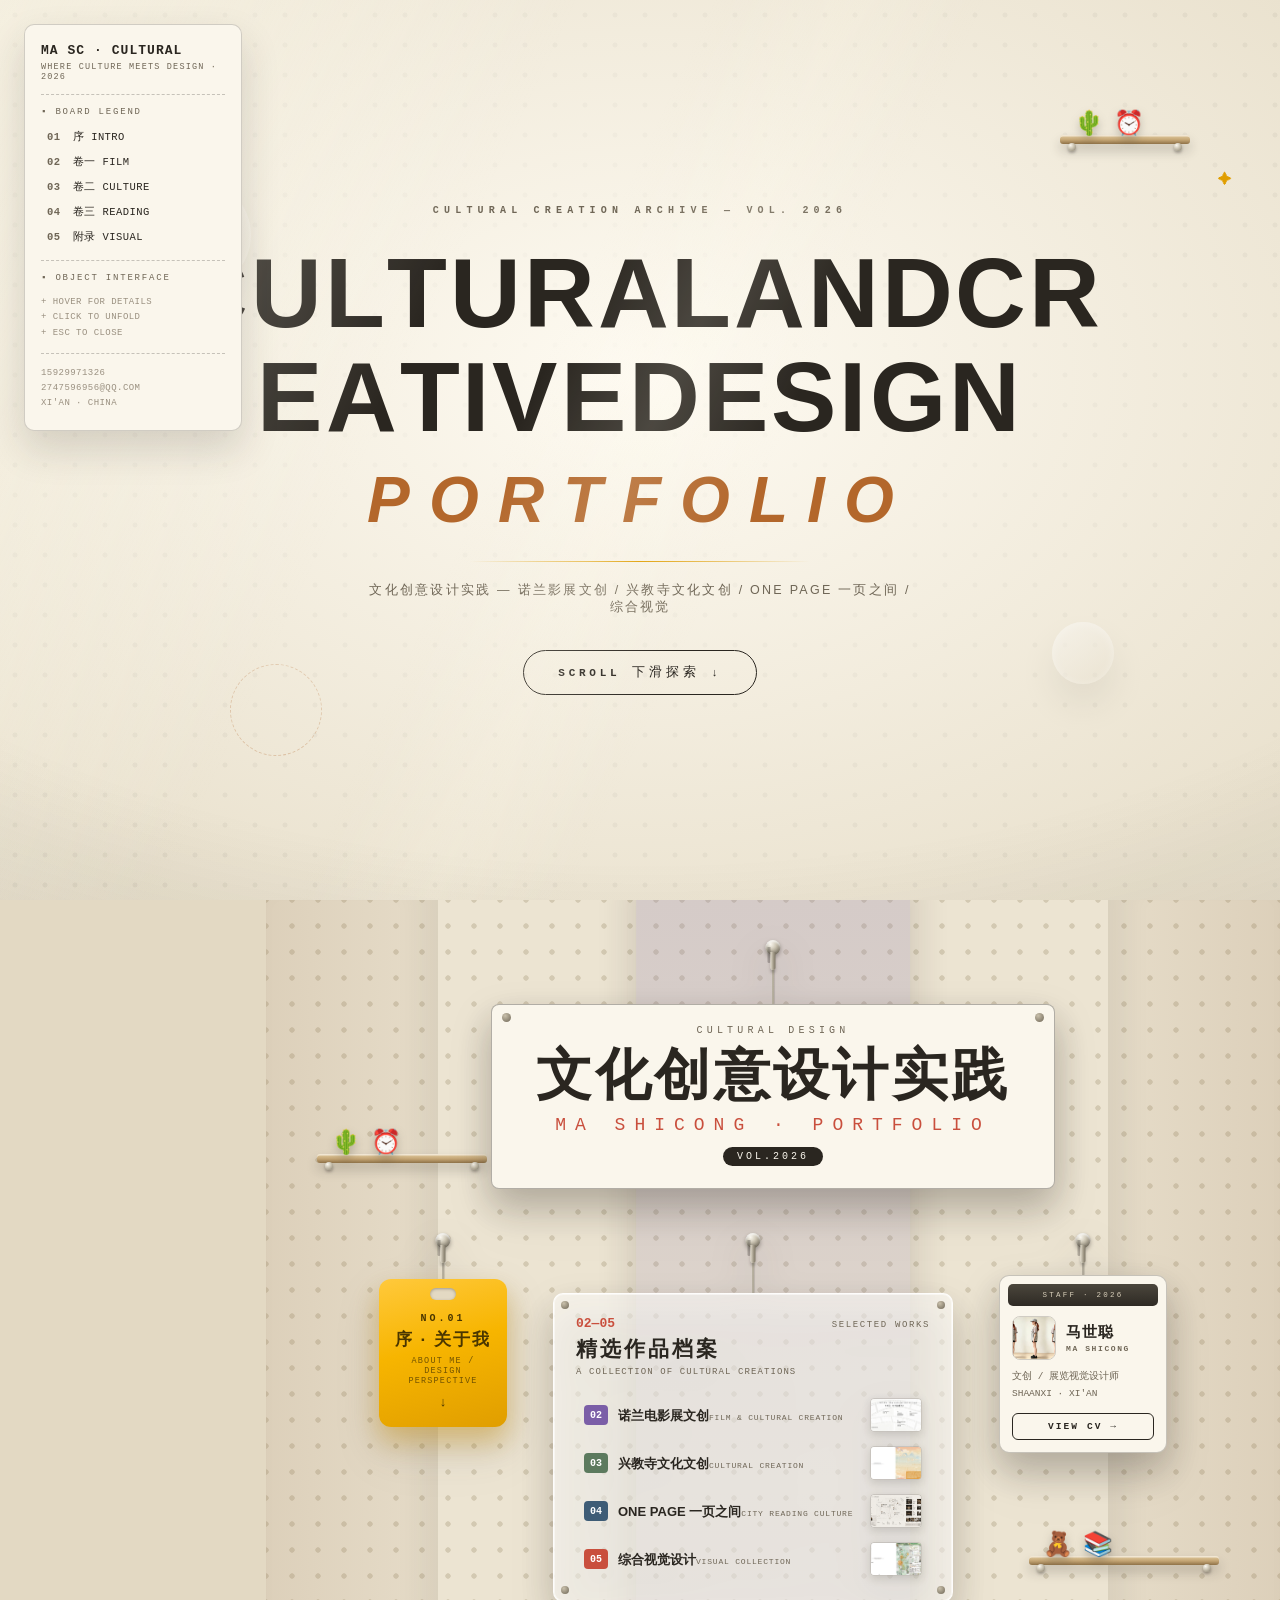
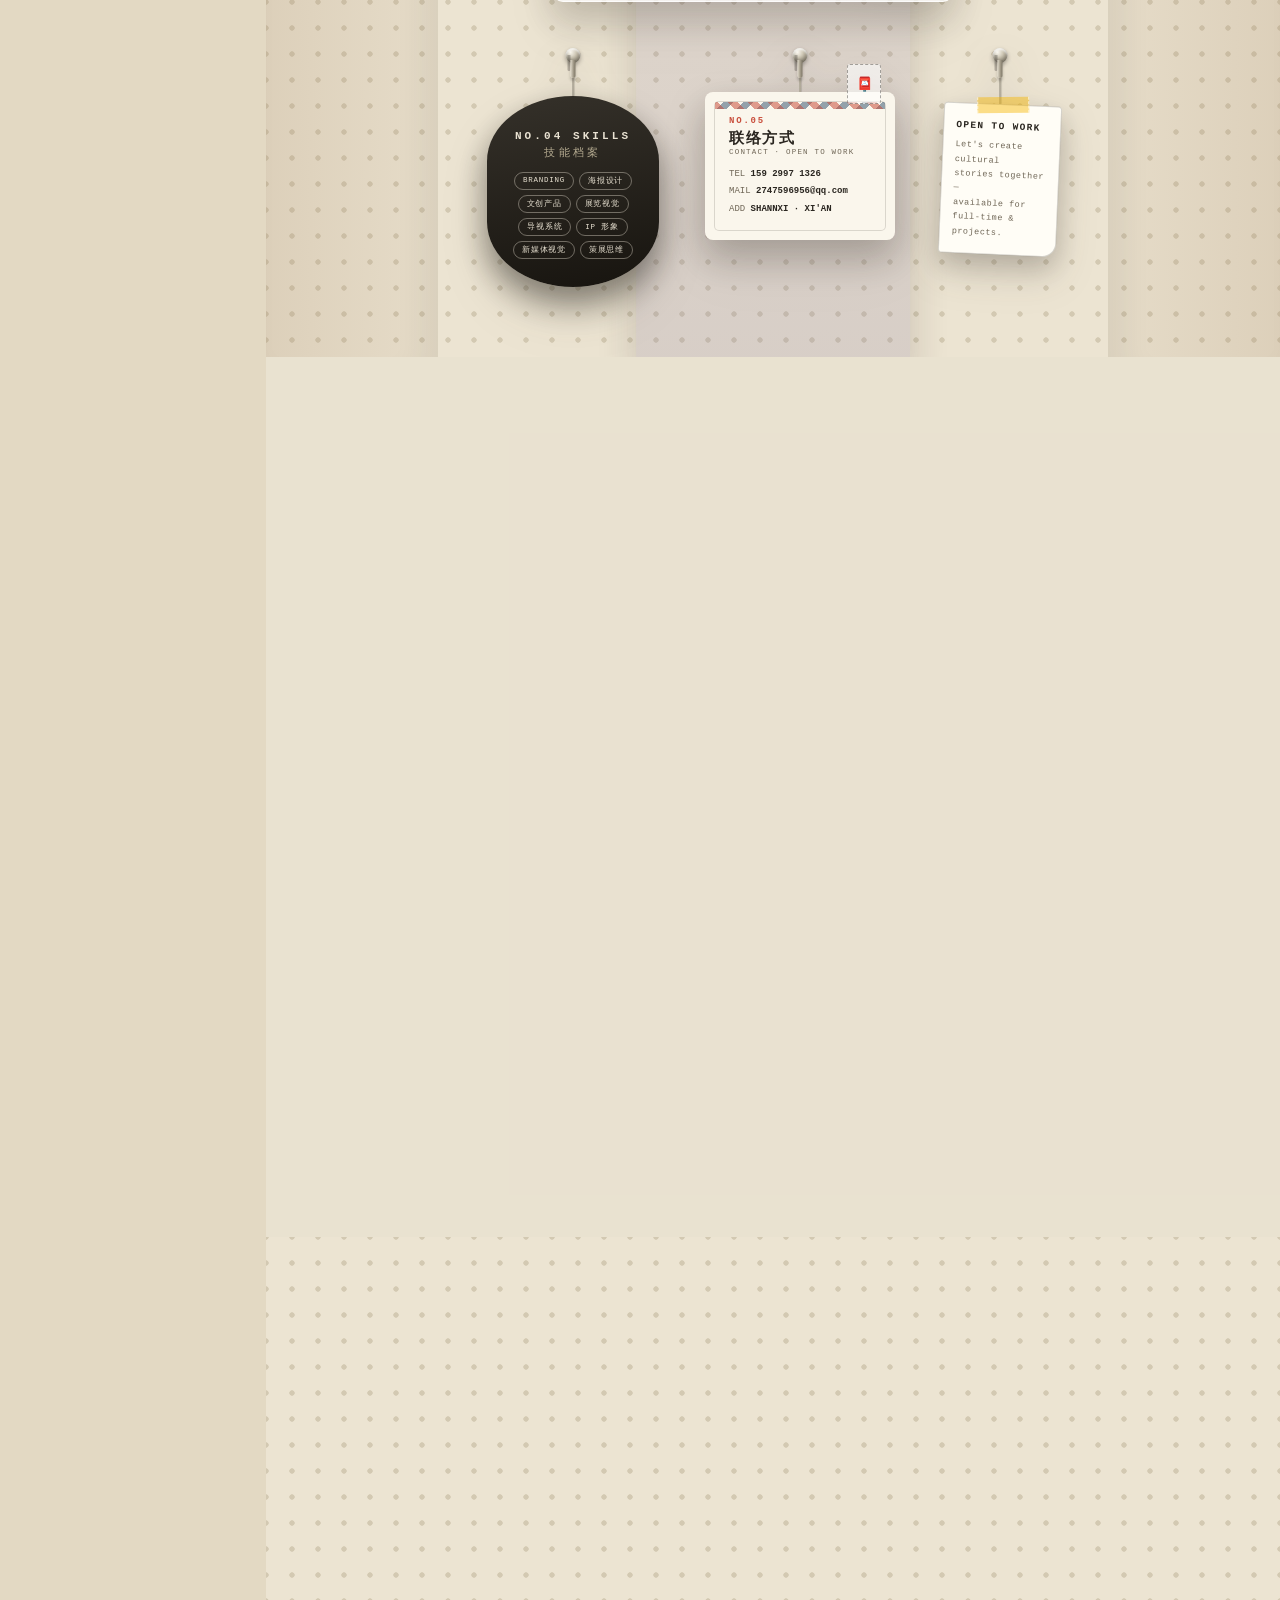
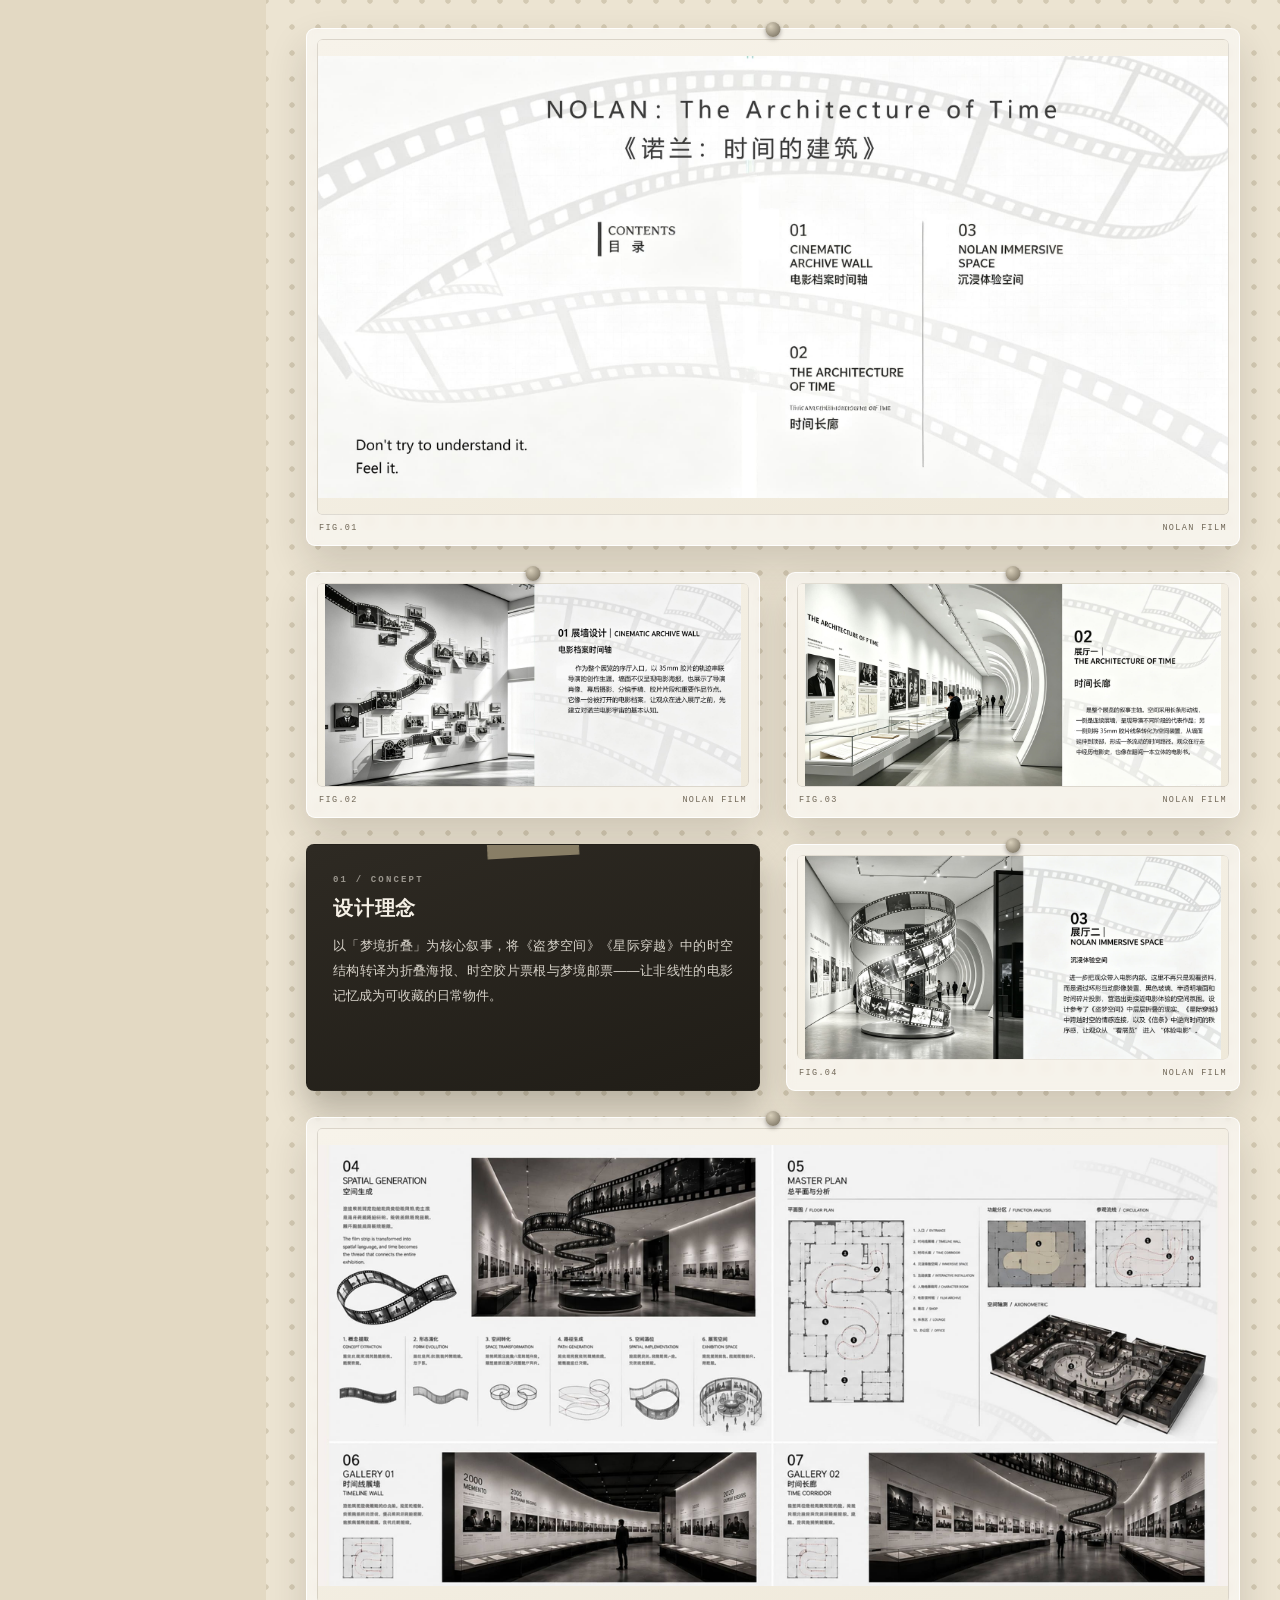
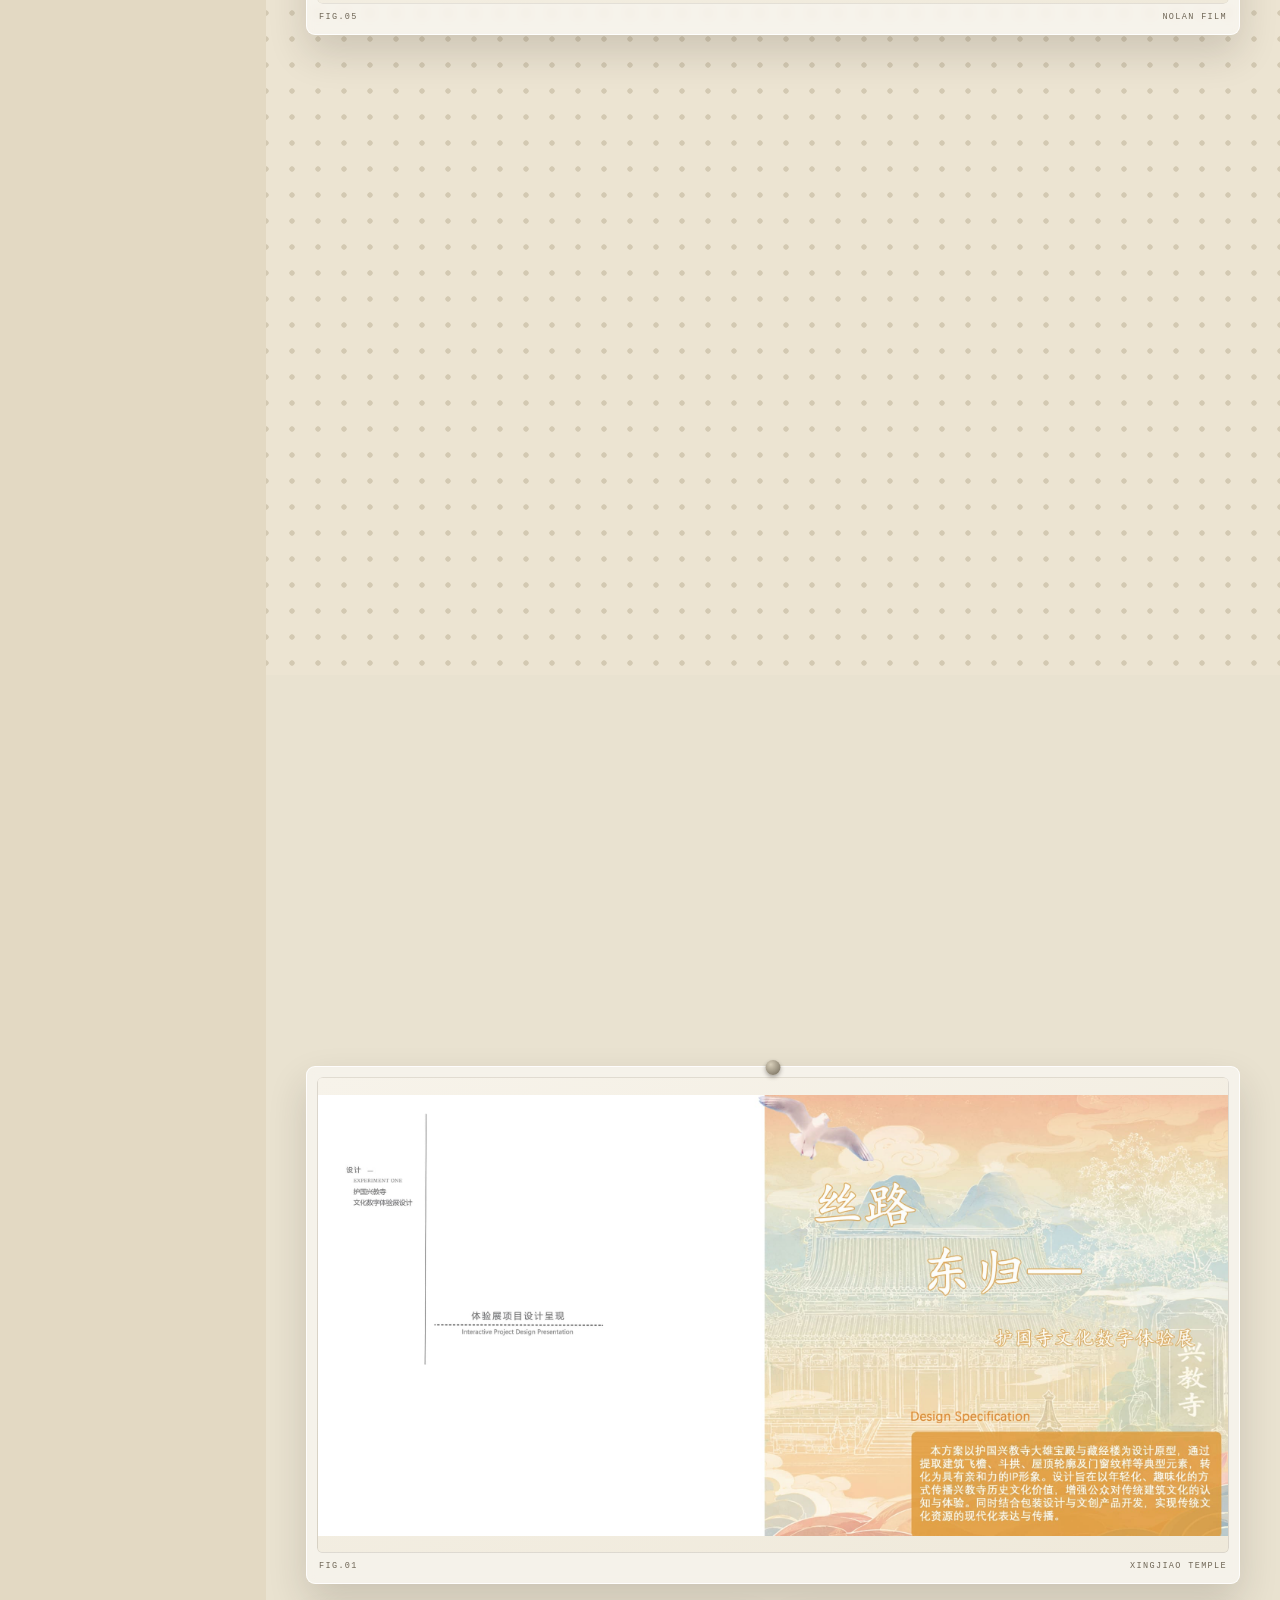
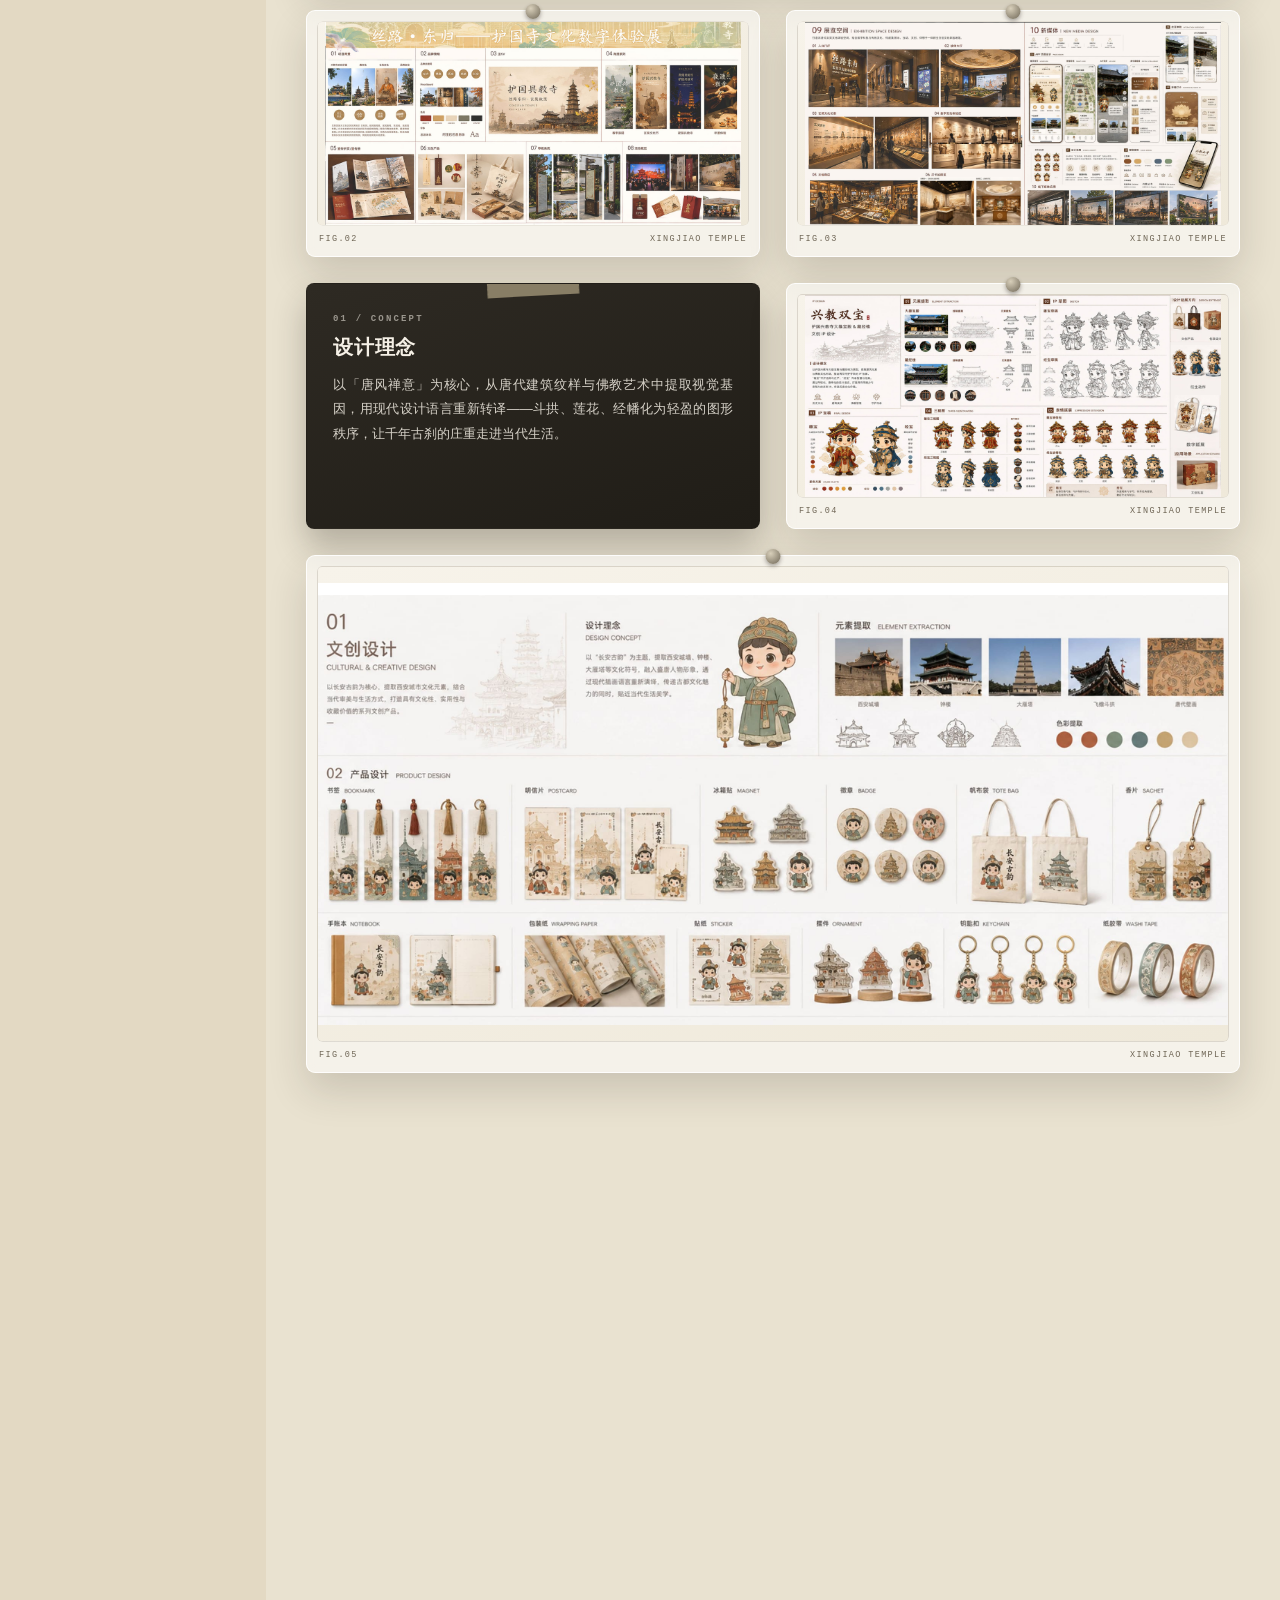
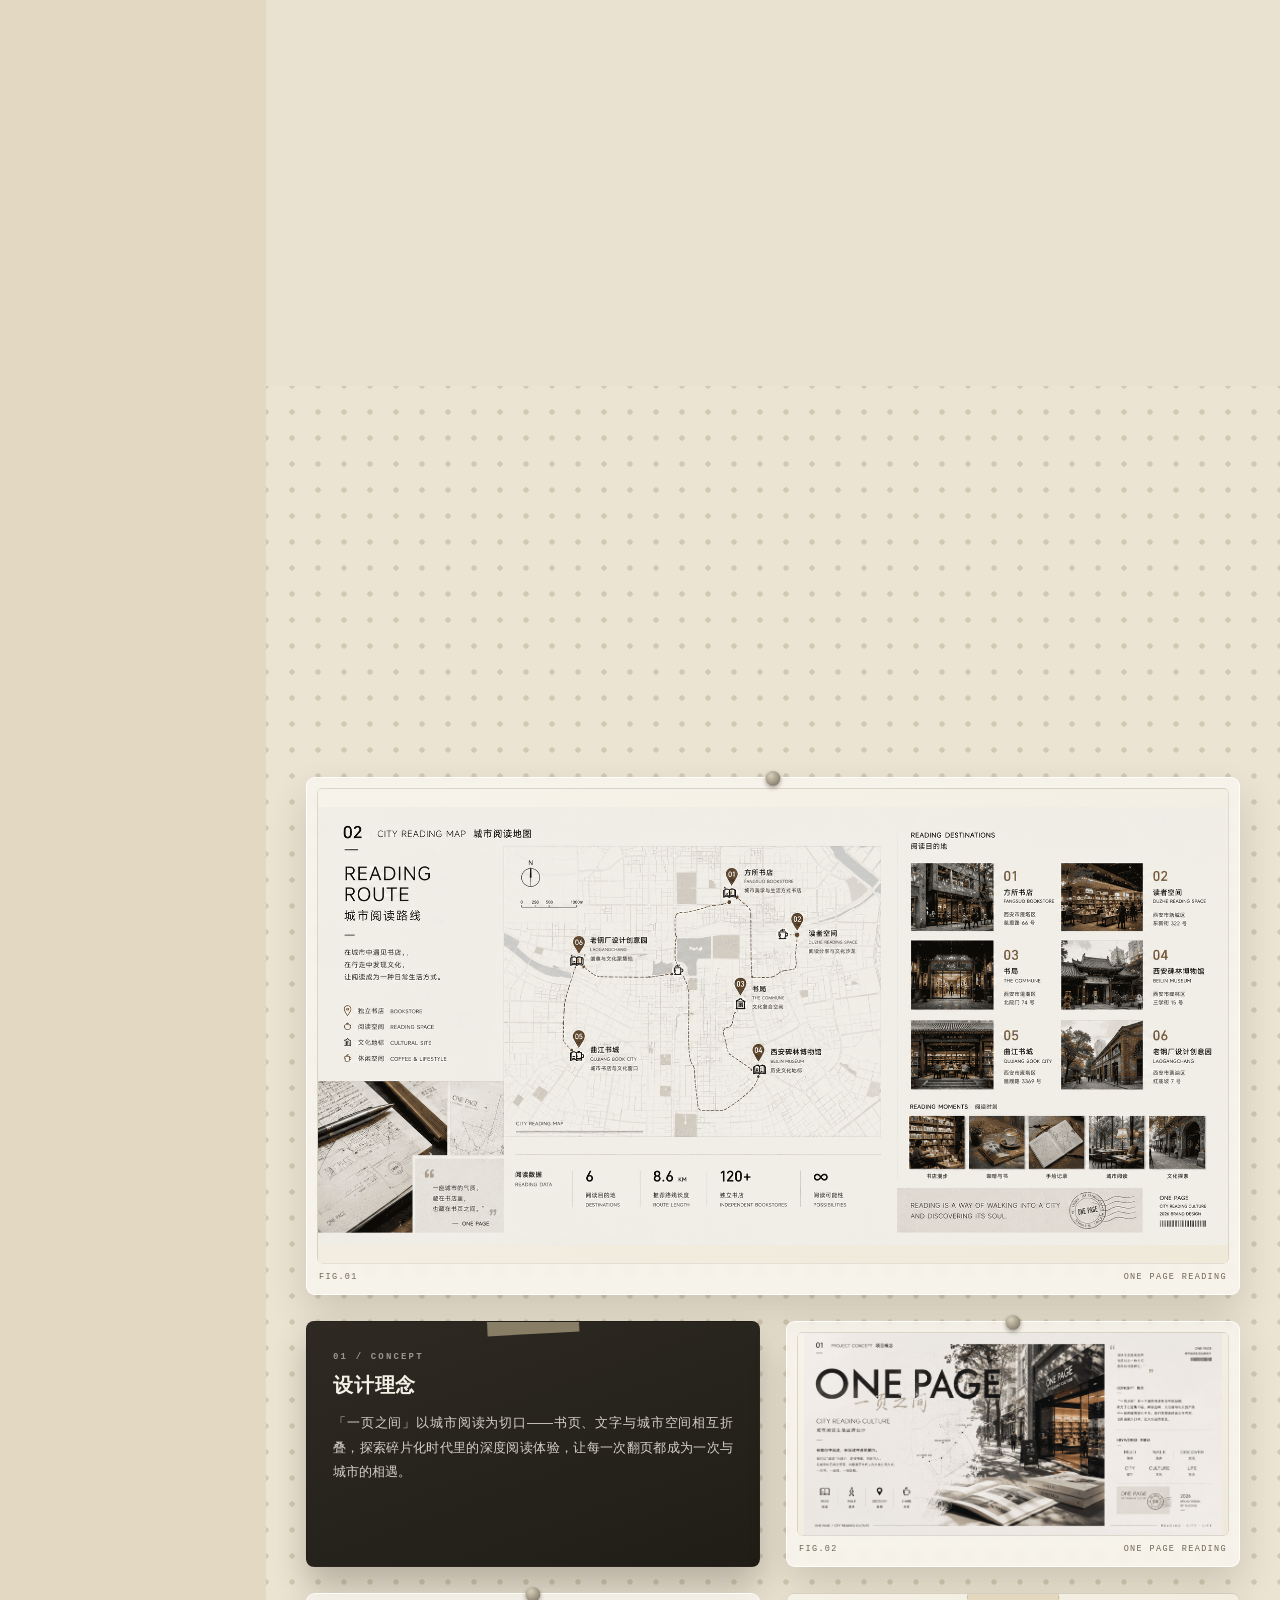
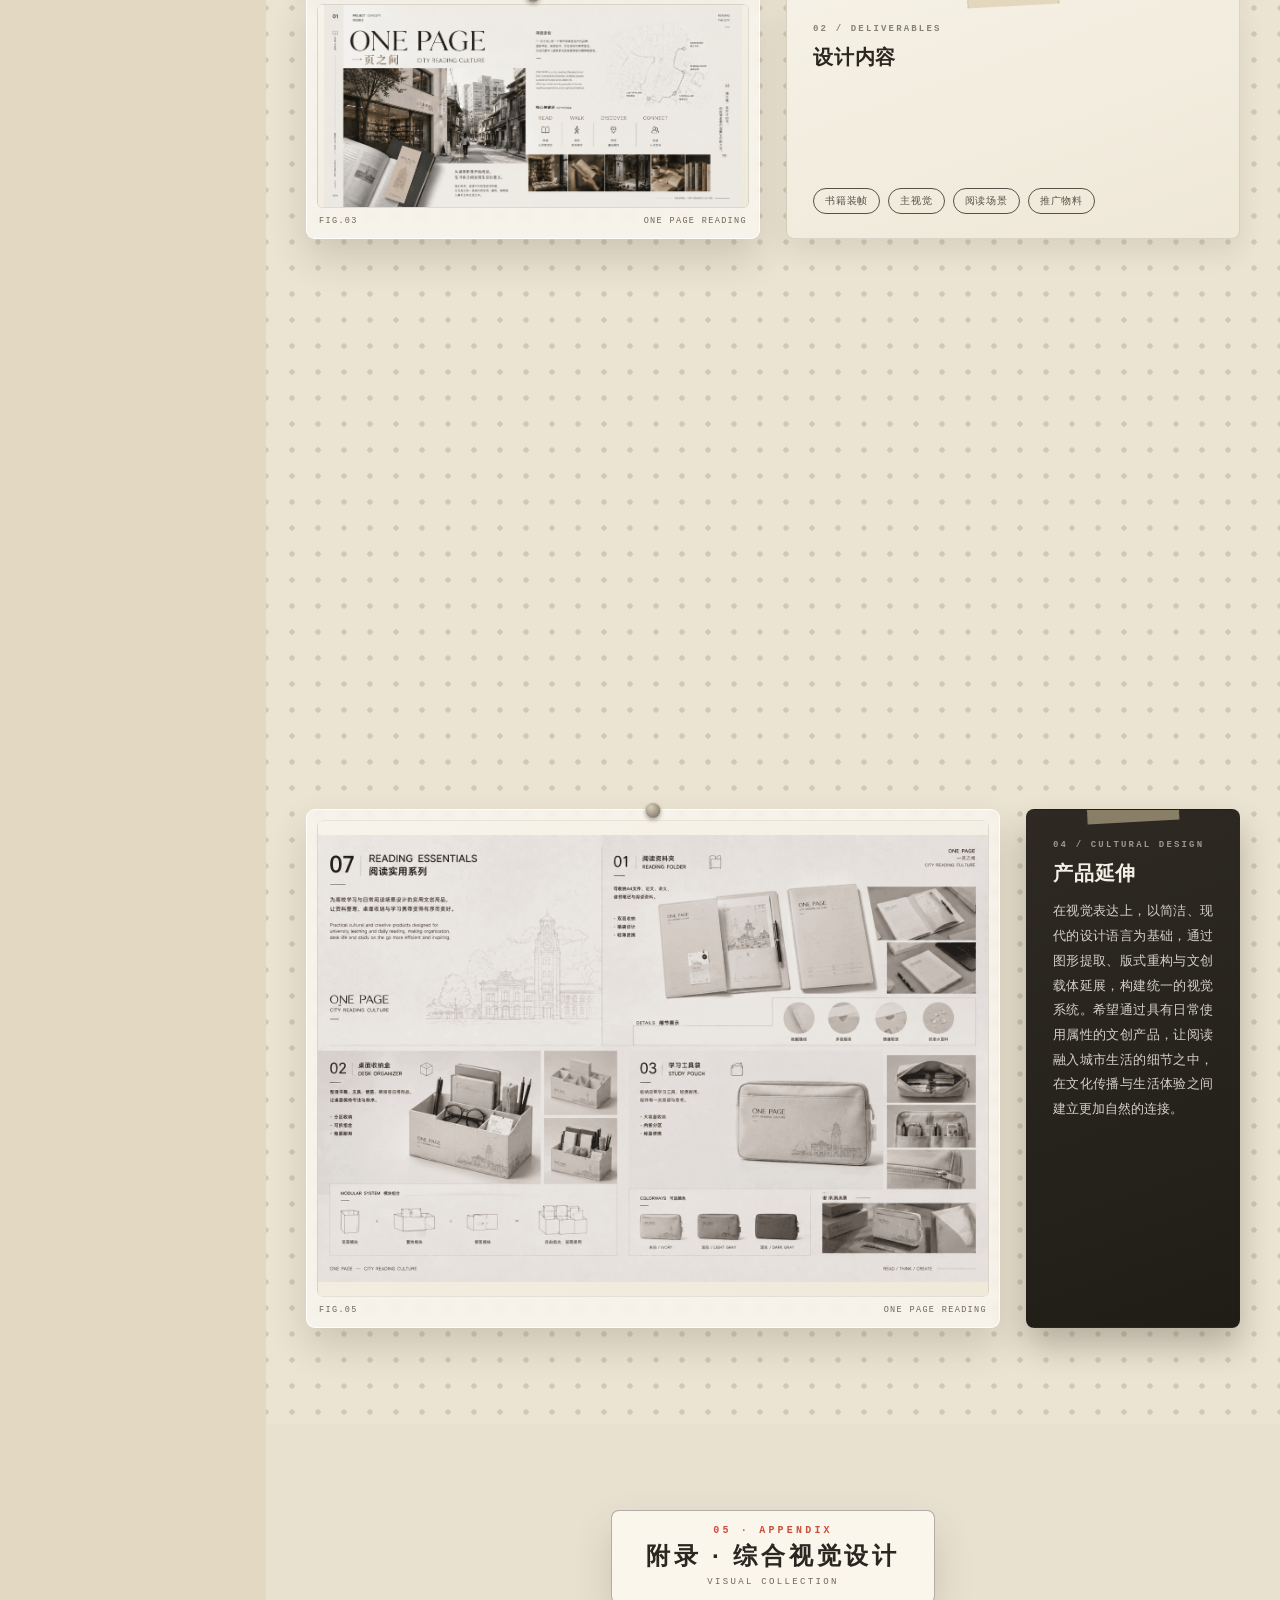
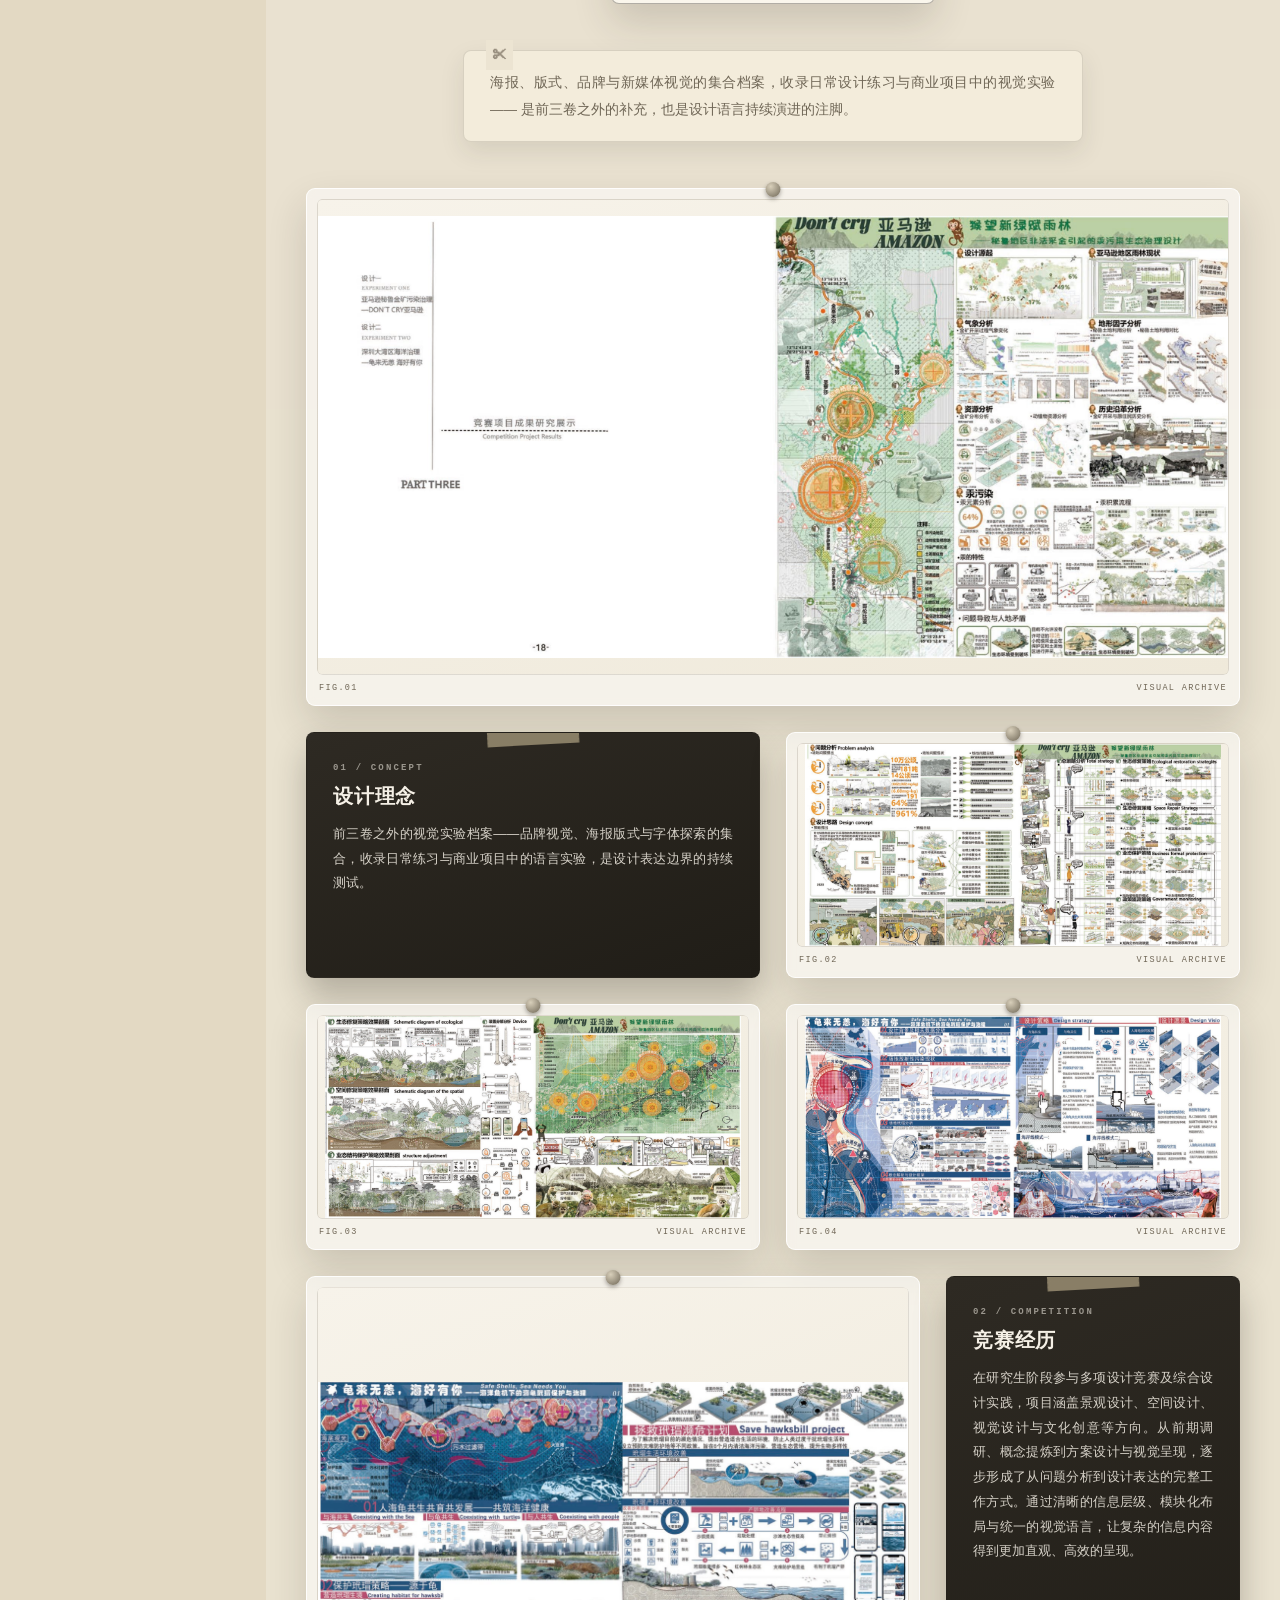
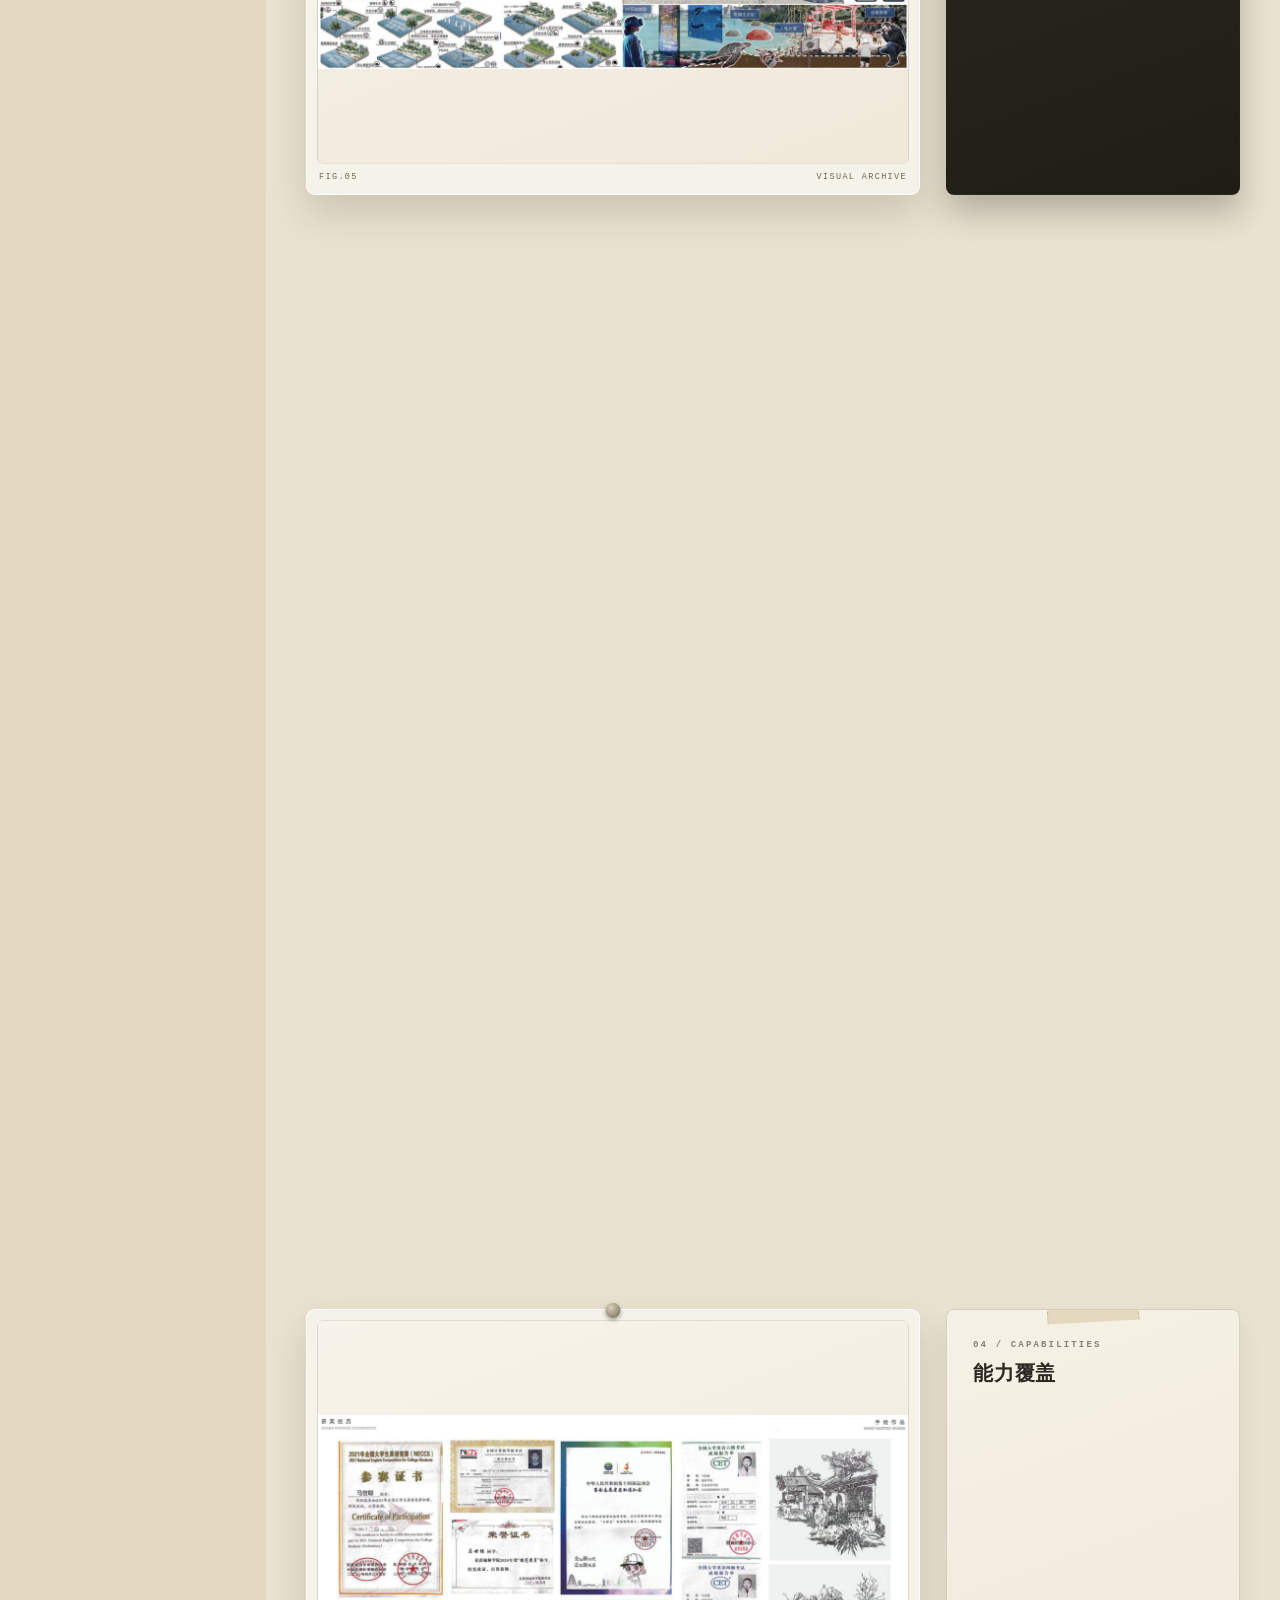
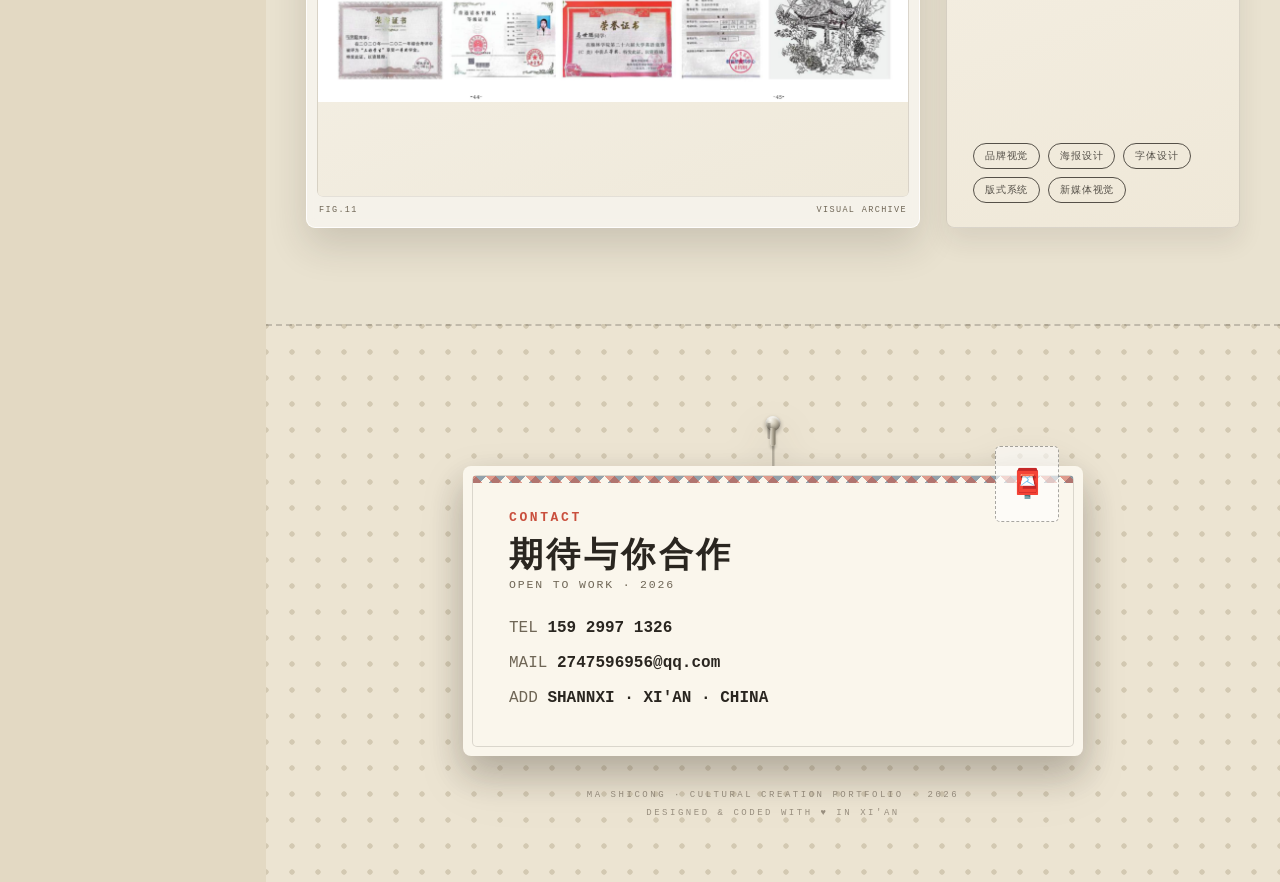
==== commit 9fbc3255: "deploy: mobile fix + compressed images" ====
--- a/index.html
+++ b/index.html
@@ -1 +1 @@
-<!DOCTYPE html><!--_mlygrDF02vTcq91KvR37--><html lang="zh-CN"><head><meta charSet="utf-8"/><meta name="viewport" content="width=device-width, initial-scale=1"/><link rel="preload" as="image" href="/works/film/film-01.jpg"/><link rel="preload" as="image" href="/works/culture/culture-cover.jpg"/><link rel="preload" as="image" href="/works/reading/reading-01.png"/><link rel="preload" as="image" href="/works/visual/visual-03.jpg"/><link rel="preload" as="image" href="/cute-character-cropped.jpg"/><link rel="preload" as="image" href="/works/about/portrait-cover.jpg"/><link rel="stylesheet" href="/_next/static/chunks/f36614136fffeda4.css" data-precedence="next"/><link rel="preload" as="script" fetchPriority="low" href="/_next/static/chunks/c49d174f4f966385.js"/><script src="/_next/static/chunks/8295faf5c863fe53.js" async=""></script><script src="/_next/static/chunks/1923481c79ea851b.js" async=""></script><script src="/_next/static/chunks/02923749981b1a19.js" async=""></script><script src="/_next/static/chunks/turbopack-8f834f7015f49ed0.js" async=""></script><script src="/_next/static/chunks/268833786b937530.js" async=""></script><script src="/_next/static/chunks/f8f36408546f1f33.js" async=""></script><script src="/_next/static/chunks/d22f3b71aedb9a60.js" async=""></script><title>马世聪 · 文化创意设计实践 CULTURAL DESIGN 2026</title><meta name="description" content="文化创意设计作品集：序 INTRO / 卷一 FILM 诺兰电影展文创 / 卷二 CULTURE 兴教寺文化文创 / 卷三 READING 一页之间 / 附录 VISUAL 综合视觉设计"/><script src="/_next/static/chunks/a6dad97d9634a72d.js" noModule=""></script></head><body><div hidden=""><!--$--><!--/$--></div><main><section class="intro-cover" id="cover"><span class="orb orb-1" aria-hidden="true"></span><span class="orb orb-2" aria-hidden="true"></span><span class="orb-ring" aria-hidden="true"></span><div class="cover-frame"><div class="cover-kicker">CULTURAL CREATION ARCHIVE — VOL. 2026</div><h1 class="cover-name" aria-label="CULTURAL AND CREATIVE DESIGN PORTFOLIO"><span class="row row-1"><span class="ltr" style="--i:0.1s">C</span><span class="ltr" style="--i:0.14500000000000002s">U</span><span class="ltr" style="--i:0.19s">L</span><span class="ltr" style="--i:0.23500000000000001s">T</span><span class="ltr" style="--i:0.28s">U</span><span class="ltr" style="--i:0.32499999999999996s">R</span><span class="ltr" style="--i:0.37s">A</span><span class="ltr" style="--i:0.41500000000000004s">L</span><span class="ltr" style="--i:0.45999999999999996s"> </span><span class="ltr" style="--i:0.505s">A</span><span class="ltr" style="--i:0.5499999999999999s">N</span><span class="ltr" style="--i:0.595s">D</span><span class="ltr" style="--i:0.64s"> </span><span class="ltr" style="--i:0.6849999999999999s">C</span><span class="ltr" style="--i:0.73s">R</span><span class="ltr" style="--i:0.7749999999999999s">E</span><span class="ltr" style="--i:0.82s">A</span><span class="ltr" style="--i:0.865s">T</span><span class="ltr" style="--i:0.9099999999999999s">I</span><span class="ltr" style="--i:0.955s">V</span><span class="ltr" style="--i:0.9999999999999999s">E</span><span class="ltr" style="--i:1.045s"> </span><span class="ltr" style="--i:1.09s">D</span><span class="ltr" style="--i:1.135s">E</span><span class="ltr" style="--i:1.1800000000000002s">S</span><span class="ltr" style="--i:1.225s">I</span><span class="ltr" style="--i:1.27s">G</span><span class="ltr" style="--i:1.315s">N</span></span><span class="row row-3 accent"><span class="ltr" style="--i:1.36s">P</span><span class="ltr" style="--i:1.405s">O</span><span class="ltr" style="--i:1.45s">R</span><span class="ltr" style="--i:1.495s">T</span><span class="ltr" style="--i:1.54s">F</span><span class="ltr" style="--i:1.585s">O</span><span class="ltr" style="--i:1.6300000000000001s">L</span><span class="ltr" style="--i:1.675s">I</span><span class="ltr" style="--i:1.72s">O</span></span></h1><div class="cover-line"></div><div class="cover-sub">文化创意设计实践 — 诺兰影展文创 / 兴教寺文化文创 / ONE PAGE 一页之间 / 综合视觉</div><button class="enter-btn" type="button">SCROLL <span class="cn">下滑探索</span> <span class="arr">↓</span></button></div><div class="wood-shelf shelf-c" aria-hidden="true"><span class="shelf-item">🌵</span><span class="shelf-item">⏰</span></div><div class="scroll-hint"><span class="mouse"><i></i></span>SCROLL DOWN</div></section><aside class="legend-panel"><div class="legend-brand">MA SC · CULTURAL</div><div class="legend-sub">WHERE CULTURE MEETS DESIGN · 2026</div><hr class="legend-divider"/><div class="legend-title">▪ BOARD LEGEND</div><ul class="legend-list"><li><span class="no">01</span><span>序<!-- --> <!-- -->INTRO</span></li><li><span class="no">02</span><span>卷一<!-- --> <!-- -->FILM</span></li><li><span class="no">03</span><span>卷二<!-- --> <!-- -->CULTURE</span></li><li><span class="no">04</span><span>卷三<!-- --> <!-- -->READING</span></li><li><span class="no">05</span><span>附录<!-- --> <!-- -->VISUAL</span></li></ul><hr class="legend-divider"/><div class="legend-title">▪ OBJECT INTERFACE</div><div class="legend-foot">+ HOVER FOR DETAILS<br/>+ CLICK TO UNFOLD<br/>+ ESC TO CLOSE</div><hr class="legend-divider"/><div class="legend-foot">15929971326<br/>2747596956@QQ.COM<br/>XI&#x27;AN · CHINA</div></aside><div class="board-main"><section class="hero pegboard"><div class="board-panels" aria-hidden="true"><span class="bp bp-l"></span><span class="bp bp-m"></span><span class="bp bp-r"></span></div><div class="wood-shelf shelf-a" aria-hidden="true"><span class="shelf-item">🌵</span><span class="shelf-item">⏰</span></div><div class="wood-shelf shelf-b" aria-hidden="true"><span class="shelf-item">🧸</span><span class="shelf-item">📚</span></div><div class="hang-wrap hero-banner" style="--d:0s"><div class="hang-swing"><div class="hang-hook"></div><div class="hang-string" style="height:34px"></div><div class="banner-board"><div class="banner-kicker">CULTURAL DESIGN</div><h1 class="banner-title">文化创意设计实践<span class="en">MA SHICONG · PORTFOLIO</span></h1><span class="banner-year">VOL.2026</span></div></div></div><div class="hero-rig"><div class="hang-wrap " style="--d:0.4s"><div class="hang-swing"><div class="hang-hook"></div><div class="hang-string" style="height:16px"></div><button class="hang-card keytag"><div class="no">NO.01</div><div class="cn">序 · 关于我</div><div class="en">ABOUT ME / DESIGN PERSPECTIVE</div><span class="arrow">↓</span></button></div></div><div class="hang-wrap " style="--d:1.1s"><div class="hang-swing"><div class="hang-hook"></div><div class="hang-string" style="height:30px"></div><div class="acrylic-file"><span class="corner c-tl"></span><span class="corner c-tr"></span><span class="corner c-bl"></span><span class="corner c-br"></span><div class="file-head"><span class="no">02—05</span><span class="en">SELECTED WORKS</span></div><div class="file-title">精选作品档案</div><div class="file-sub">A COLLECTION OF CULTURAL CREATIONS</div><ul class="file-list"><li><span class="no" style="background:#7B5EA7">02</span><span class="t"><span class="cn">诺兰电影展文创</span><span class="en">FILM &amp; CULTURAL CREATION</span></span><img class="thumb" src="/works/film/film-01.jpg" alt="诺兰电影展文创" loading="eager" decoding="async"/></li><li><span class="no" style="background:#5C7A5E">03</span><span class="t"><span class="cn">兴教寺文化文创</span><span class="en">CULTURAL CREATION</span></span><img class="thumb" src="/works/culture/culture-cover.jpg" alt="兴教寺文化文创" loading="eager" decoding="async"/></li><li><span class="no" style="background:#3E5C76">04</span><span class="t"><span class="cn">ONE PAGE 一页之间</span><span class="en">CITY READING CULTURE</span></span><img class="thumb" src="/works/reading/reading-01.png" alt="ONE PAGE 一页之间" loading="eager" decoding="async"/></li><li><span class="no" style="background:#C94F3D">05</span><span class="t"><span class="cn">综合视觉设计</span><span class="en">VISUAL COLLECTION</span></span><img class="thumb" src="/works/visual/visual-03.jpg" alt="综合视觉设计" loading="eager" decoding="async"/></li></ul></div></div></div><div class="hang-wrap " style="--d:1.8s"><div class="hang-swing"><div class="hang-hook"></div><div class="hang-string" style="height:12px"></div><div class="hang-card id-card"><div class="strap"><span>STAFF · 2026</span></div><div class="id-row"><img class="id-avatar" src="/cute-character-cropped.jpg" alt="avatar" loading="eager" decoding="async"/><div><div class="id-name">马世聪<small>MA SHICONG</small></div></div></div><div class="id-meta">文创 / 展览视觉设计师<br/>SHAANXI · XI&#x27;AN</div><a class="id-cv" href="/resume">VIEW CV →</a></div></div></div><div class="hang-wrap " style="--d:0.8s"><div class="hang-swing"><div class="hang-hook"></div><div class="hang-string" style="height:18px"></div><div class="hang-card skills-oval"><div class="head">NO.04 SKILLS</div><div class="head-cn">技能档案</div><div class="skill-chips"><span>BRANDING</span><span>海报设计</span><span>文创产品</span><span>展览视觉</span><span>导视系统</span><span>IP 形象</span><span>新媒体视觉</span><span>策展思维</span></div></div></div></div><div class="hang-wrap " style="--d:1.4s"><div class="hang-swing"><div class="hang-hook"></div><div class="hang-string" style="height:14px"></div><div class="hang-card envelope"><span class="env-stamp">📮</span><div class="envelope-inner"><div class="no">NO.05</div><div class="cn">联络方式</div><div class="en">CONTACT · OPEN TO WORK</div><div class="env-lines">TEL <b>159 2997 1326</b><br/>MAIL <b>2747596956@qq.com</b><br/>ADD <b>SHANNXI · XI&#x27;AN</b></div></div></div></div></div><div class="hang-wrap " style="--d:2.2s"><div class="hang-swing"><div class="hang-hook"></div><div class="hang-string" style="height:26px"></div><div class="note-tag hang-card"><span class="tape"></span><b>OPEN TO WORK</b>Let&#x27;s create cultural<br/>stories together —<br/>available for<br/>full-time &amp; projects.</div></div></div></div><div class="scroll-hint">▼ SCROLL TO EXPLORE ▼</div></section><section id="intro" class="section pegboard"><div class="section-inner"><div class="sec-head reveal"><div class="sec-tag"><div class="no">01 · INTRO</div><div class="cn">序 · 关于我</div><div class="en">DESIGN PERSPECTIVE</div></div></div><div class="intro-grid"><div class="intro-video-card reveal"><div class="cap"><span>▪ DESIGN REEL</span><span>2026 / LOOP</span></div><div class="video-frame"><video src="/portfolio-video2.mp4" poster="/cute-character-cropped.jpg" loop="" playsInline="" preload="metadata" muted=""></video><button class="video-overlay"><span class="icon"><svg width="20" height="20" viewBox="0 0 20 20"><path d="M5 3.5v13l11-6.5-11-6.5z" fill="#fff"></path></svg></span><span class="txt">CLICK TO PLAY</span><span class="sub">点击播放 · 设计影像</span></button></div></div><div class="about-card reveal"><span class="clip"></span><div class="resume-head"><img class="resume-photo" src="/works/about/portrait-cover.jpg" alt="马世聪" loading="eager" decoding="async"/><div class="resume-head-main"><div class="name">马世聪</div><div class="name-en">MA SHICONG</div><div class="resume-title">平面设计师 · 视觉设计师 · 应届硕士</div><div class="about-facts"><span>TEL <b>159 2997 1326</b></span><span>MAIL <b>2747596956@qq.com</b></span><span>LOC <b>陕西省西安市</b></span><span>STAT <b>OPEN TO WORK</b></span></div></div></div><p class="resume-intro">2026 届风景园林硕士，具备扎实的视觉设计基础与项目实践经验，擅长品牌视觉、海报设计、 文创设计及 UI 界面设计。致力于把传统文化与电影叙事转译为当代文创语言， 让文化以可触摸的方式进入日常生活。</p><div class="cover-chips"><span>品牌视觉</span><span>海报设计</span><span>文创设计</span><span>UI 设计</span></div><a class="resume-jump" href="/resume">查看完整简历 <span class="arr">→</span></a></div></div></div></section><section id="film" class="section pegboard"><div class="section-inner"><div class="sec-head reveal"><div class="sec-tag"><div class="no">02 · VOL.1</div><div class="cn">卷一 · 诺兰电影展文创</div><div class="en">FILM &amp; CULTURAL CREATION</div></div></div><p class="sec-desc reveal">以克里斯托弗·诺兰电影宇宙为蓝本的展览文创设计。围绕「时间」这一核心母题展开主视觉、 衍生品与空间延展，把非线性叙事、胶片质感与硬核科幻符号转译进海报、票根、手册等物件， 让电影语言成为可被触摸与收藏的日常。</p><div class="gallery bento film"><figure class="photo-frame hang-wrap reveal span-6x4 fill-contain" style="--d:0s"><span class="frame-pin"></span><img src="/works/film/film-01.jpg" alt="NOLAN FILM 01" loading="lazy"/><figcaption class="fig"><span>FIG.<!-- -->01</span><span>NOLAN FILM</span></figcaption></figure><figure class="photo-frame hang-wrap reveal span-3x2 fill-contain" style="--d:0.7s"><span class="frame-pin"></span><img src="/works/film/film-02.jpg" alt="NOLAN FILM 02" loading="lazy"/><figcaption class="fig"><span>FIG.<!-- -->02</span><span>NOLAN FILM</span></figcaption></figure><figure class="photo-frame hang-wrap reveal span-3x2 fill-contain" style="--d:1.4s"><span class="frame-pin"></span><img src="/works/film/film-03.jpg" alt="NOLAN FILM 03" loading="lazy"/><figcaption class="fig"><span>FIG.<!-- -->03</span><span>NOLAN FILM</span></figcaption></figure><div class="note-card reveal dark span-3x2"><span class="note-tape"></span><div class="note-k">01 / CONCEPT</div><div class="note-cn">设计理念</div><p>以「梦境折叠」为核心叙事，将《盗梦空间》《星际穿越》中的时空结构转译为折叠海报、时空胶片票根与梦境邮票——让非线性的电影记忆成为可收藏的日常物件。</p></div><figure class="photo-frame hang-wrap reveal span-3x2 fill-contain" style="--d:0s"><span class="frame-pin"></span><img src="/works/film/film-04.jpg" alt="NOLAN FILM 04" loading="lazy"/><figcaption class="fig"><span>FIG.<!-- -->04</span><span>NOLAN FILM</span></figcaption></figure><figure class="photo-frame hang-wrap reveal span-6x4 fill-contain" style="--d:0.7s"><span class="frame-pin"></span><img src="/works/film/film-05.jpg" alt="NOLAN FILM 05" loading="lazy"/><figcaption class="fig"><span>FIG.<!-- -->05</span><span>NOLAN FILM</span></figcaption></figure><figure class="photo-frame hang-wrap reveal span-3x2 fill-contain" style="--d:1.4s"><span class="frame-pin"></span><img src="/works/film/film-06.png" alt="NOLAN FILM 06" loading="lazy"/><figcaption class="fig"><span>FIG.<!-- -->06</span><span>NOLAN FILM</span></figcaption></figure><figure class="photo-frame hang-wrap reveal span-3x2 fill-contain" style="--d:0s"><span class="frame-pin"></span><img src="/works/film/film-07.png" alt="NOLAN FILM 07" loading="lazy"/><figcaption class="fig"><span>FIG.<!-- -->07</span><span>NOLAN FILM</span></figcaption></figure><figure class="photo-frame hang-wrap reveal span-3x2 fill-contain" style="--d:0.7s"><span class="frame-pin"></span><img src="/works/film/film-08.png" alt="NOLAN FILM 08" loading="lazy"/><figcaption class="fig"><span>FIG.<!-- -->08</span><span>NOLAN FILM</span></figcaption></figure><div class="note-card reveal paper span-3x2"><span class="note-tape"></span><div class="note-k">02 / DELIVERABLES</div><div class="note-cn">设计内容</div><div class="note-tags"><span>主视觉海报</span><span>系列文创</span><span>票根手册</span><span>包装系统</span><span>展览导视</span></div></div></div></div></section><section id="culture" class="section pegboard"><div class="section-inner"><div class="sec-head reveal"><div class="sec-tag"><div class="no">03 · VOL.2</div><div class="cn">卷二 · 兴教寺文化文创</div><div class="en">CULTURAL CREATION</div></div></div><p class="sec-desc reveal">以唐代兴教寺文化遗产为核心，从古建形制、传统纹样与佛教艺术中提取设计元素， 完成文创产品、展会视觉与品牌物料的系统设计。让千年古刹的庄重与静谧， 以轻盈、现代的方式进入当代生活场景。</p><div class="gallery bento culture"><figure class="photo-frame hang-wrap reveal span-6x4 fill-contain" style="--d:0s"><span class="frame-pin"></span><img src="/works/culture/culture-cover.jpg" alt="XINGJIAO TEMPLE 01" loading="lazy"/><figcaption class="fig"><span>FIG.<!-- -->01</span><span>XINGJIAO TEMPLE</span></figcaption></figure><figure class="photo-frame hang-wrap reveal span-3x2 fill-contain" style="--d:0.7s"><span class="frame-pin"></span><img src="/works/culture/culture-fair-01.jpg" alt="XINGJIAO TEMPLE 02" loading="lazy"/><figcaption class="fig"><span>FIG.<!-- -->02</span><span>XINGJIAO TEMPLE</span></figcaption></figure><figure class="photo-frame hang-wrap reveal span-3x2 fill-contain" style="--d:1.4s"><span class="frame-pin"></span><img src="/works/culture/culture-fair-02.jpg" alt="XINGJIAO TEMPLE 03" loading="lazy"/><figcaption class="fig"><span>FIG.<!-- -->03</span><span>XINGJIAO TEMPLE</span></figcaption></figure><div class="note-card reveal dark span-3x2"><span class="note-tape"></span><div class="note-k">01 / CONCEPT</div><div class="note-cn">设计理念</div><p>以「唐风禅意」为核心，从唐代建筑纹样与佛教艺术中提取视觉基因，用现代设计语言重新转译——斗拱、莲花、经幡化为轻盈的图形秩序，让千年古刹的庄重走进当代生活。</p></div><figure class="photo-frame hang-wrap reveal span-3x2 fill-contain" style="--d:0s"><span class="frame-pin"></span><img src="/works/culture/culture-new-03.jpg" alt="XINGJIAO TEMPLE 04" loading="lazy"/><figcaption class="fig"><span>FIG.<!-- -->04</span><span>XINGJIAO TEMPLE</span></figcaption></figure><figure class="photo-frame hang-wrap reveal span-6x4 fill-contain" style="--d:0.7s"><span class="frame-pin"></span><img src="/works/culture/culture-new-01.jpg" alt="XINGJIAO TEMPLE 05" loading="lazy"/><figcaption class="fig"><span>FIG.<!-- -->05</span><span>XINGJIAO TEMPLE</span></figcaption></figure><figure class="photo-frame hang-wrap reveal span-6x4 fill-contain" style="--d:1.4s"><span class="frame-pin"></span><img src="/works/culture/culture-new-02.jpg" alt="XINGJIAO TEMPLE 06" loading="lazy"/><figcaption class="fig"><span>FIG.<!-- -->06</span><span>XINGJIAO TEMPLE</span></figcaption></figure><div class="note-card reveal paper span-6x2"><span class="note-tape"></span><div class="note-k">02 / DELIVERABLES</div><div class="note-cn">设计内容</div><div class="note-tags"><span>文创产品</span><span>香囊包装</span><span>字体设计</span><span>展会视觉</span><span>导视物料</span></div></div></div></div></section><section id="reading" class="section pegboard"><div class="section-inner"><div class="sec-head reveal"><div class="sec-tag"><div class="no">04 · VOL.3</div><div class="cn">卷三 · ONE PAGE 一页之间</div><div class="en">CITY READING CULTURE</div></div></div><p class="sec-desc reveal">「一页之间」城市阅读文化企划——以书为媒介连接城市与人群， 通过书籍视觉、阅读场景与推广物料的设计，探索碎片化时代里的深度阅读体验， 让每一次翻页都成为一次城市文化的相遇。</p><div class="gallery bento reading"><figure class="photo-frame hang-wrap reveal span-12x4 fill-contain" style="--d:0s"><span class="frame-pin"></span><img src="/works/reading/reading-01.png" alt="ONE PAGE READING 01" loading="lazy"/><figcaption class="fig"><span>FIG.<!-- -->01</span><span>ONE PAGE READING</span></figcaption></figure><div class="note-card reveal dark span-6x2"><span class="note-tape"></span><div class="note-k">01 / CONCEPT</div><div class="note-cn">设计理念</div><p>「一页之间」以城市阅读为切口——书页、文字与城市空间相互折叠，探索碎片化时代里的深度阅读体验，让每一次翻页都成为一次与城市的相遇。</p></div><figure class="photo-frame hang-wrap reveal span-6x2 fill-contain" style="--d:0.7s"><span class="frame-pin"></span><img src="/works/reading/reading-02.png" alt="ONE PAGE READING 02" loading="lazy"/><figcaption class="fig"><span>FIG.<!-- -->02</span><span>ONE PAGE READING</span></figcaption></figure><figure class="photo-frame hang-wrap reveal span-6x2 fill-contain" style="--d:1.4s"><span class="frame-pin"></span><img src="/works/reading/reading-03.png" alt="ONE PAGE READING 03" loading="lazy"/><figcaption class="fig"><span>FIG.<!-- -->03</span><span>ONE PAGE READING</span></figcaption></figure><div class="note-card reveal paper span-6x2"><span class="note-tape"></span><div class="note-k">02 / DELIVERABLES</div><div class="note-cn">设计内容</div><div class="note-tags"><span>书籍装帧</span><span>主视觉</span><span>阅读场景</span><span>推广物料</span></div></div><figure class="photo-frame hang-wrap reveal span-9x4 fill-contain" style="--d:0s"><span class="frame-pin"></span><img src="/works/reading/reading-04.png" alt="ONE PAGE READING 04" loading="lazy"/><figcaption class="fig"><span>FIG.<!-- -->04</span><span>ONE PAGE READING</span></figcaption></figure><div class="note-card reveal dark span-3x4"><span class="note-tape"></span><div class="note-k">03 / CULTURAL DESIGN</div><div class="note-cn">文创设计</div><p>以「阅读」作为连接城市与日常生活的媒介，将书籍、文字与城市空间中的生活片段进行重新组合。设计从城市阅读场景出发，将书页、文字、阅读轨迹等视觉元素转化为具有识别度的图形语言，让阅读不再局限于书本，而成为一种可以被携带、使用和感知的生活方式。</p></div><figure class="photo-frame hang-wrap reveal span-9x4 fill-contain" style="--d:0.7s"><span class="frame-pin"></span><img src="/works/reading/reading-05.png" alt="ONE PAGE READING 05" loading="lazy"/><figcaption class="fig"><span>FIG.<!-- -->05</span><span>ONE PAGE READING</span></figcaption></figure><div class="note-card reveal dark span-3x4"><span class="note-tape"></span><div class="note-k">04 / CULTURAL DESIGN</div><div class="note-cn">产品延伸</div><p>在视觉表达上，以简洁、现代的设计语言为基础，通过图形提取、版式重构与文创载体延展，构建统一的视觉系统。希望通过具有日常使用属性的文创产品，让阅读融入城市生活的细节之中，在文化传播与生活体验之间建立更加自然的连接。</p></div></div></div></section><section id="visual" class="section pegboard"><div class="section-inner"><div class="sec-head reveal"><div class="sec-tag"><div class="no">05 · APPENDIX</div><div class="cn">附录 · 综合视觉设计</div><div class="en">VISUAL COLLECTION</div></div></div><p class="sec-desc reveal">海报、版式、品牌与新媒体视觉的集合档案，收录日常设计练习与商业项目中的视觉实验—— 是前三卷之外的补充，也是设计语言持续演进的注脚。</p><div class="gallery bento visual"><figure class="photo-frame hang-wrap reveal span-6x4 fill-contain" style="--d:0s"><span class="frame-pin"></span><img src="/works/visual/visual-03.jpg" alt="VISUAL ARCHIVE 01" loading="lazy"/><figcaption class="fig"><span>FIG.<!-- -->01</span><span>VISUAL ARCHIVE</span></figcaption></figure><div class="note-card reveal dark span-3x2"><span class="note-tape"></span><div class="note-k">01 / CONCEPT</div><div class="note-cn">设计理念</div><p>前三卷之外的视觉实验档案——品牌视觉、海报版式与字体探索的集合，收录日常练习与商业项目中的语言实验，是设计表达边界的持续测试。</p></div><figure class="photo-frame hang-wrap reveal span-3x2 fill-contain" style="--d:0.7s"><span class="frame-pin"></span><img src="/works/visual/visual-04.jpg" alt="VISUAL ARCHIVE 02" loading="lazy"/><figcaption class="fig"><span>FIG.<!-- -->02</span><span>VISUAL ARCHIVE</span></figcaption></figure><figure class="photo-frame hang-wrap reveal span-3x2 fill-contain" style="--d:1.4s"><span class="frame-pin"></span><img src="/works/visual/visual-05.jpg" alt="VISUAL ARCHIVE 03" loading="lazy"/><figcaption class="fig"><span>FIG.<!-- -->03</span><span>VISUAL ARCHIVE</span></figcaption></figure><figure class="photo-frame hang-wrap reveal span-3x2 fill-contain" style="--d:0s"><span class="frame-pin"></span><img src="/works/visual/visual-06.jpg" alt="VISUAL ARCHIVE 04" loading="lazy"/><figcaption class="fig"><span>FIG.<!-- -->04</span><span>VISUAL ARCHIVE</span></figcaption></figure><figure class="photo-frame hang-wrap reveal span-4x4 fill-contain" style="--d:0.7s"><span class="frame-pin"></span><img src="/works/visual/visual-07.jpg" alt="VISUAL ARCHIVE 05" loading="lazy"/><figcaption class="fig"><span>FIG.<!-- -->05</span><span>VISUAL ARCHIVE</span></figcaption></figure><div class="note-card reveal dark span-2x4"><span class="note-tape"></span><div class="note-k">02 / COMPETITION</div><div class="note-cn">竞赛经历</div><p>在研究生阶段参与多项设计竞赛及综合设计实践，项目涵盖景观设计、空间设计、视觉设计与文化创意等方向。从前期调研、概念提炼到方案设计与视觉呈现，逐步形成了从问题分析到设计表达的完整工作方式。通过清晰的信息层级、模块化布局与统一的视觉语言，让复杂的信息内容得到更加直观、高效的呈现。</p></div><figure class="photo-frame hang-wrap reveal span-3x2 fill-contain" style="--d:1.4s"><span class="frame-pin"></span><img src="/works/visual/visual-08.jpg" alt="VISUAL ARCHIVE 06" loading="lazy"/><figcaption class="fig"><span>FIG.<!-- -->06</span><span>VISUAL ARCHIVE</span></figcaption></figure><figure class="photo-frame hang-wrap reveal span-3x2 fill-contain" style="--d:0s"><span class="frame-pin"></span><img src="/works/visual/visual-09.jpg" alt="VISUAL ARCHIVE 07" loading="lazy"/><figcaption class="fig"><span>FIG.<!-- -->07</span><span>VISUAL ARCHIVE</span></figcaption></figure><figure class="photo-frame hang-wrap reveal span-3x2 fill-contain" style="--d:0.7s"><span class="frame-pin"></span><img src="/works/visual/visual-14.jpg" alt="VISUAL ARCHIVE 08" loading="lazy"/><figcaption class="fig"><span>FIG.<!-- -->08</span><span>VISUAL ARCHIVE</span></figcaption></figure><figure class="photo-frame hang-wrap reveal span-3x2 fill-contain" style="--d:1.4s"><span class="frame-pin"></span><img src="/works/visual/visual-15.jpg" alt="VISUAL ARCHIVE 09" loading="lazy"/><figcaption class="fig"><span>FIG.<!-- -->09</span><span>VISUAL ARCHIVE</span></figcaption></figure><figure class="photo-frame hang-wrap reveal span-4x4 fill-contain" style="--d:0s"><span class="frame-pin"></span><img src="/works/visual/visual-17.jpg" alt="VISUAL ARCHIVE 10" loading="lazy"/><figcaption class="fig"><span>FIG.<!-- -->10</span><span>VISUAL ARCHIVE</span></figcaption></figure><div class="note-card reveal dark span-2x4"><span class="note-tape"></span><div class="note-k">03 / CULTURAL DESIGN</div><div class="note-cn">文创转化</div><p>通过跨专业的设计实践，逐渐建立起对品牌、空间、视觉与文化内容之间关系的理解，并将设计思考转化为具有完整逻辑和视觉表现力的作品。在视觉设计上注重功能性与审美性的平衡，从界面结构、字体、图标到色彩与组件进行统一规范，并结合实际产品场景进行页面优化。</p></div><figure class="photo-frame hang-wrap reveal span-4x4 fill-contain" style="--d:0.7s"><span class="frame-pin"></span><img src="/works/visual/visual-16.jpg" alt="VISUAL ARCHIVE 11" loading="lazy"/><figcaption class="fig"><span>FIG.<!-- -->11</span><span>VISUAL ARCHIVE</span></figcaption></figure><div class="note-card reveal paper span-2x4"><span class="note-tape"></span><div class="note-k">04 / CAPABILITIES</div><div class="note-cn">能力覆盖</div><div class="note-tags"><span>品牌视觉</span><span>海报设计</span><span>字体设计</span><span>版式系统</span><span>新媒体视觉</span></div></div></div></div></section><footer id="contact" class="footer pegboard"><div class="hang-wrap " style="--d:0.3s"><div class="hang-swing"><div class="hang-hook"></div><div class="hang-string" style="height:20px"></div><div class="hang-card envelope"><span class="env-stamp">📮</span><div class="envelope-inner"><div class="no">CONTACT</div><div class="cn">期待与你合作</div><div class="en">OPEN TO WORK · 2026</div><div class="env-lines">TEL <b>159 2997 1326</b><br/>MAIL <b>2747596956@qq.com</b><br/>ADD <b>SHANNXI · XI&#x27;AN · CHINA</b></div></div></div></div></div><div class="footer-meta">MA SHICONG · CULTURAL CREATION PORTFOLIO · 2026<br/>DESIGNED &amp; CODED WITH ♥ IN XI&#x27;AN</div></footer></div><div class="fx-beam" aria-hidden="true"></div><div class="fx-vignette" aria-hidden="true"></div></main><!--$--><!--/$--><script src="/_next/static/chunks/c49d174f4f966385.js" id="_R_" async=""></script><script>(self.__next_f=self.__next_f||[]).push([0])</script><script>self.__next_f.push([1,"1:\"$Sreact.fragment\"\n2:I[49712,[\"/_next/static/chunks/268833786b937530.js\",\"/_next/static/chunks/f8f36408546f1f33.js\"],\"default\"]\n3:I[72612,[\"/_next/static/chunks/268833786b937530.js\",\"/_next/static/chunks/f8f36408546f1f33.js\"],\"default\"]\n4:I[31299,[\"/_next/static/chunks/268833786b937530.js\",\"/_next/static/chunks/f8f36408546f1f33.js\"],\"ClientPageRoot\"]\n5:I[21140,[\"/_next/static/chunks/d22f3b71aedb9a60.js\"],\"default\"]\n8:I[46193,[\"/_next/static/chunks/268833786b937530.js\",\"/_next/static/chunks/f8f36408546f1f33.js\"],\"OutletBoundary\"]\n9:\"$Sreact.suspense\"\nb:I[46193,[\"/_next/static/chunks/268833786b937530.js\",\"/_next/static/chunks/f8f36408546f1f33.js\"],\"ViewportBoundary\"]\nd:I[46193,[\"/_next/static/chunks/268833786b937530.js\",\"/_next/static/chunks/f8f36408546f1f33.js\"],\"MetadataBoundary\"]\nf:I[145,[\"/_next/static/chunks/268833786b937530.js\",\"/_next/static/chunks/f8f36408546f1f33.js\"],\"default\"]\n:HL[\"/_next/static/chunks/f36614136fffeda4.css\",\"style\"]\n"])</script><script>self.__next_f.push([1,"0:{\"P\":null,\"b\":\"_mlygrDF02vTcq91KvR37\",\"c\":[\"\",\"\"],\"q\":\"\",\"i\":false,\"f\":[[[\"\",{\"children\":[\"__PAGE__\",{}]},\"$undefined\",\"$undefined\",true],[[\"$\",\"$1\",\"c\",{\"children\":[[[\"$\",\"link\",\"0\",{\"rel\":\"stylesheet\",\"href\":\"/_next/static/chunks/f36614136fffeda4.css\",\"precedence\":\"next\",\"crossOrigin\":\"$undefined\",\"nonce\":\"$undefined\"}]],[\"$\",\"html\",null,{\"lang\":\"zh-CN\",\"children\":[\"$\",\"body\",null,{\"children\":[\"$\",\"$L2\",null,{\"parallelRouterKey\":\"children\",\"error\":\"$undefined\",\"errorStyles\":\"$undefined\",\"errorScripts\":\"$undefined\",\"template\":[\"$\",\"$L3\",null,{}],\"templateStyles\":\"$undefined\",\"templateScripts\":\"$undefined\",\"notFound\":[[[\"$\",\"title\",null,{\"children\":\"404: This page could not be found.\"}],[\"$\",\"div\",null,{\"style\":{\"fontFamily\":\"system-ui,\\\"Segoe UI\\\",Roboto,Helvetica,Arial,sans-serif,\\\"Apple Color Emoji\\\",\\\"Segoe UI Emoji\\\"\",\"height\":\"100vh\",\"textAlign\":\"center\",\"display\":\"flex\",\"flexDirection\":\"column\",\"alignItems\":\"center\",\"justifyContent\":\"center\"},\"children\":[\"$\",\"div\",null,{\"children\":[[\"$\",\"style\",null,{\"dangerouslySetInnerHTML\":{\"__html\":\"body{color:#000;background:#fff;margin:0}.next-error-h1{border-right:1px solid rgba(0,0,0,.3)}@media (prefers-color-scheme:dark){body{color:#fff;background:#000}.next-error-h1{border-right:1px solid rgba(255,255,255,.3)}}\"}}],[\"$\",\"h1\",null,{\"className\":\"next-error-h1\",\"style\":{\"display\":\"inline-block\",\"margin\":\"0 20px 0 0\",\"padding\":\"0 23px 0 0\",\"fontSize\":24,\"fontWeight\":500,\"verticalAlign\":\"top\",\"lineHeight\":\"49px\"},\"children\":404}],[\"$\",\"div\",null,{\"style\":{\"display\":\"inline-block\"},\"children\":[\"$\",\"h2\",null,{\"style\":{\"fontSize\":14,\"fontWeight\":400,\"lineHeight\":\"49px\",\"margin\":0},\"children\":\"This page could not be found.\"}]}]]}]}]],[]],\"forbidden\":\"$undefined\",\"unauthorized\":\"$undefined\"}]}]}]]}],{\"children\":[[\"$\",\"$1\",\"c\",{\"children\":[[\"$\",\"$L4\",null,{\"Component\":\"$5\",\"serverProvidedParams\":{\"searchParams\":{},\"params\":{},\"promises\":[\"$@6\",\"$@7\"]}}],[[\"$\",\"script\",\"script-0\",{\"src\":\"/_next/static/chunks/d22f3b71aedb9a60.js\",\"async\":true,\"nonce\":\"$undefined\"}]],[\"$\",\"$L8\",null,{\"children\":[\"$\",\"$9\",null,{\"name\":\"Next.MetadataOutlet\",\"children\":\"$@a\"}]}]]}],{},null,false,false]},null,false,false],[\"$\",\"$1\",\"h\",{\"children\":[null,[\"$\",\"$Lb\",null,{\"children\":\"$@c\"}],[\"$\",\"div\",null,{\"hidden\":true,\"children\":[\"$\",\"$Ld\",null,{\"children\":[\"$\",\"$9\",null,{\"name\":\"Next.Metadata\",\"children\":\"$@e\"}]}]}],null]}],false]],\"m\":\"$undefined\",\"G\":[\"$f\",[]],\"S\":true}\n"])</script><script>self.__next_f.push([1,"6:{}\n7:\"$0:f:0:1:1:children:0:props:children:0:props:serverProvidedParams:params\"\n"])</script><script>self.__next_f.push([1,"c:[[\"$\",\"meta\",\"0\",{\"charSet\":\"utf-8\"}],[\"$\",\"meta\",\"1\",{\"name\":\"viewport\",\"content\":\"width=device-width, initial-scale=1\"}]]\n"])</script><script>self.__next_f.push([1,"e:[[\"$\",\"title\",\"0\",{\"children\":\"马世聪 · 文化创意设计实践 CULTURAL DESIGN 2026\"}],[\"$\",\"meta\",\"1\",{\"name\":\"description\",\"content\":\"文化创意设计作品集：序 INTRO / 卷一 FILM 诺兰电影展文创 / 卷二 CULTURE 兴教寺文化文创 / 卷三 READING 一页之间 / 附录 VISUAL 综合视觉设计\"}]]\na:null\n"])</script></body></html>+<!DOCTYPE html><!--6jYqBpb57Ro73nWnyeLXP--><html lang="zh-CN"><head><meta charSet="utf-8"/><meta name="viewport" content="width=device-width, initial-scale=1"/><link rel="preload" as="image" href="/works/film/film-01.jpg"/><link rel="preload" as="image" href="/works/culture/culture-cover.jpg"/><link rel="preload" as="image" href="/works/reading/reading-01.png"/><link rel="preload" as="image" href="/works/visual/visual-03.jpg"/><link rel="preload" as="image" href="/cute-character-cropped.jpg"/><link rel="preload" as="image" href="/works/about/portrait-cover.jpg"/><link rel="stylesheet" href="/_next/static/chunks/16925e000acef2a6.css" data-precedence="next"/><link rel="preload" as="script" fetchPriority="low" href="/_next/static/chunks/c49d174f4f966385.js"/><script src="/_next/static/chunks/8295faf5c863fe53.js" async=""></script><script src="/_next/static/chunks/1923481c79ea851b.js" async=""></script><script src="/_next/static/chunks/02923749981b1a19.js" async=""></script><script src="/_next/static/chunks/turbopack-8f834f7015f49ed0.js" async=""></script><script src="/_next/static/chunks/268833786b937530.js" async=""></script><script src="/_next/static/chunks/f8f36408546f1f33.js" async=""></script><script src="/_next/static/chunks/d22f3b71aedb9a60.js" async=""></script><title>马世聪 · 文化创意设计实践 CULTURAL DESIGN 2026</title><meta name="description" content="文化创意设计作品集：序 INTRO / 卷一 FILM 诺兰电影展文创 / 卷二 CULTURE 兴教寺文化文创 / 卷三 READING 一页之间 / 附录 VISUAL 综合视觉设计"/><script src="/_next/static/chunks/a6dad97d9634a72d.js" noModule=""></script></head><body><div hidden=""><!--$--><!--/$--></div><main><section class="intro-cover" id="cover"><span class="orb orb-1" aria-hidden="true"></span><span class="orb orb-2" aria-hidden="true"></span><span class="orb-ring" aria-hidden="true"></span><div class="cover-frame"><div class="cover-kicker">CULTURAL CREATION ARCHIVE — VOL. 2026</div><h1 class="cover-name" aria-label="CULTURAL AND CREATIVE DESIGN PORTFOLIO"><span class="row row-1"><span class="ltr" style="--i:0.1s">C</span><span class="ltr" style="--i:0.14500000000000002s">U</span><span class="ltr" style="--i:0.19s">L</span><span class="ltr" style="--i:0.23500000000000001s">T</span><span class="ltr" style="--i:0.28s">U</span><span class="ltr" style="--i:0.32499999999999996s">R</span><span class="ltr" style="--i:0.37s">A</span><span class="ltr" style="--i:0.41500000000000004s">L</span><span class="ltr" style="--i:0.45999999999999996s"> </span><span class="ltr" style="--i:0.505s">A</span><span class="ltr" style="--i:0.5499999999999999s">N</span><span class="ltr" style="--i:0.595s">D</span><span class="ltr" style="--i:0.64s"> </span><span class="ltr" style="--i:0.6849999999999999s">C</span><span class="ltr" style="--i:0.73s">R</span><span class="ltr" style="--i:0.7749999999999999s">E</span><span class="ltr" style="--i:0.82s">A</span><span class="ltr" style="--i:0.865s">T</span><span class="ltr" style="--i:0.9099999999999999s">I</span><span class="ltr" style="--i:0.955s">V</span><span class="ltr" style="--i:0.9999999999999999s">E</span><span class="ltr" style="--i:1.045s"> </span><span class="ltr" style="--i:1.09s">D</span><span class="ltr" style="--i:1.135s">E</span><span class="ltr" style="--i:1.1800000000000002s">S</span><span class="ltr" style="--i:1.225s">I</span><span class="ltr" style="--i:1.27s">G</span><span class="ltr" style="--i:1.315s">N</span></span><span class="row row-3 accent"><span class="ltr" style="--i:1.36s">P</span><span class="ltr" style="--i:1.405s">O</span><span class="ltr" style="--i:1.45s">R</span><span class="ltr" style="--i:1.495s">T</span><span class="ltr" style="--i:1.54s">F</span><span class="ltr" style="--i:1.585s">O</span><span class="ltr" style="--i:1.6300000000000001s">L</span><span class="ltr" style="--i:1.675s">I</span><span class="ltr" style="--i:1.72s">O</span></span></h1><div class="cover-line"></div><div class="cover-sub">文化创意设计实践 — 诺兰影展文创 / 兴教寺文化文创 / ONE PAGE 一页之间 / 综合视觉</div><button class="enter-btn" type="button">SCROLL <span class="cn">下滑探索</span> <span class="arr">↓</span></button></div><div class="wood-shelf shelf-c" aria-hidden="true"><span class="shelf-item">🌵</span><span class="shelf-item">⏰</span></div><div class="scroll-hint"><span class="mouse"><i></i></span>SCROLL DOWN</div></section><aside class="legend-panel"><div class="legend-brand">MA SC · CULTURAL</div><div class="legend-sub">WHERE CULTURE MEETS DESIGN · 2026</div><hr class="legend-divider"/><div class="legend-title">▪ BOARD LEGEND</div><ul class="legend-list"><li><span class="no">01</span><span>序<!-- --> <!-- -->INTRO</span></li><li><span class="no">02</span><span>卷一<!-- --> <!-- -->FILM</span></li><li><span class="no">03</span><span>卷二<!-- --> <!-- -->CULTURE</span></li><li><span class="no">04</span><span>卷三<!-- --> <!-- -->READING</span></li><li><span class="no">05</span><span>附录<!-- --> <!-- -->VISUAL</span></li></ul><hr class="legend-divider"/><div class="legend-title">▪ OBJECT INTERFACE</div><div class="legend-foot">+ HOVER FOR DETAILS<br/>+ CLICK TO UNFOLD<br/>+ ESC TO CLOSE</div><hr class="legend-divider"/><div class="legend-foot">15929971326<br/>2747596956@QQ.COM<br/>XI&#x27;AN · CHINA</div></aside><div class="board-main"><section class="hero pegboard"><div class="board-panels" aria-hidden="true"><span class="bp bp-l"></span><span class="bp bp-m"></span><span class="bp bp-r"></span></div><div class="wood-shelf shelf-a" aria-hidden="true"><span class="shelf-item">🌵</span><span class="shelf-item">⏰</span></div><div class="wood-shelf shelf-b" aria-hidden="true"><span class="shelf-item">🧸</span><span class="shelf-item">📚</span></div><div class="hang-wrap hero-banner" style="--d:0s"><div class="hang-swing"><div class="hang-hook"></div><div class="hang-string" style="height:34px"></div><div class="banner-board"><div class="banner-kicker">CULTURAL DESIGN</div><h1 class="banner-title">文化创意设计实践<span class="en">MA SHICONG · PORTFOLIO</span></h1><span class="banner-year">VOL.2026</span></div></div></div><div class="hero-rig"><div class="hang-wrap " style="--d:0.4s"><div class="hang-swing"><div class="hang-hook"></div><div class="hang-string" style="height:16px"></div><button class="hang-card keytag"><div class="no">NO.01</div><div class="cn">序 · 关于我</div><div class="en">ABOUT ME / DESIGN PERSPECTIVE</div><span class="arrow">↓</span></button></div></div><div class="hang-wrap " style="--d:1.1s"><div class="hang-swing"><div class="hang-hook"></div><div class="hang-string" style="height:30px"></div><div class="acrylic-file"><span class="corner c-tl"></span><span class="corner c-tr"></span><span class="corner c-bl"></span><span class="corner c-br"></span><div class="file-head"><span class="no">02—05</span><span class="en">SELECTED WORKS</span></div><div class="file-title">精选作品档案</div><div class="file-sub">A COLLECTION OF CULTURAL CREATIONS</div><ul class="file-list"><li><span class="no" style="background:#7B5EA7">02</span><span class="t"><span class="cn">诺兰电影展文创</span><span class="en">FILM &amp; CULTURAL CREATION</span></span><img class="thumb" src="/works/film/film-01.jpg" alt="诺兰电影展文创" loading="eager" decoding="async"/></li><li><span class="no" style="background:#5C7A5E">03</span><span class="t"><span class="cn">兴教寺文化文创</span><span class="en">CULTURAL CREATION</span></span><img class="thumb" src="/works/culture/culture-cover.jpg" alt="兴教寺文化文创" loading="eager" decoding="async"/></li><li><span class="no" style="background:#3E5C76">04</span><span class="t"><span class="cn">ONE PAGE 一页之间</span><span class="en">CITY READING CULTURE</span></span><img class="thumb" src="/works/reading/reading-01.png" alt="ONE PAGE 一页之间" loading="eager" decoding="async"/></li><li><span class="no" style="background:#C94F3D">05</span><span class="t"><span class="cn">综合视觉设计</span><span class="en">VISUAL COLLECTION</span></span><img class="thumb" src="/works/visual/visual-03.jpg" alt="综合视觉设计" loading="eager" decoding="async"/></li></ul></div></div></div><div class="hang-wrap " style="--d:1.8s"><div class="hang-swing"><div class="hang-hook"></div><div class="hang-string" style="height:12px"></div><div class="hang-card id-card"><div class="strap"><span>STAFF · 2026</span></div><div class="id-row"><img class="id-avatar" src="/cute-character-cropped.jpg" alt="avatar" loading="eager" decoding="async"/><div><div class="id-name">马世聪<small>MA SHICONG</small></div></div></div><div class="id-meta">文创 / 展览视觉设计师<br/>SHAANXI · XI&#x27;AN</div><a class="id-cv" href="/resume">VIEW CV →</a></div></div></div><div class="hang-wrap " style="--d:0.8s"><div class="hang-swing"><div class="hang-hook"></div><div class="hang-string" style="height:18px"></div><div class="hang-card skills-oval"><div class="head">NO.04 SKILLS</div><div class="head-cn">技能档案</div><div class="skill-chips"><span>BRANDING</span><span>海报设计</span><span>文创产品</span><span>展览视觉</span><span>导视系统</span><span>IP 形象</span><span>新媒体视觉</span><span>策展思维</span></div></div></div></div><div class="hang-wrap " style="--d:1.4s"><div class="hang-swing"><div class="hang-hook"></div><div class="hang-string" style="height:14px"></div><div class="hang-card envelope"><span class="env-stamp">📮</span><div class="envelope-inner"><div class="no">NO.05</div><div class="cn">联络方式</div><div class="en">CONTACT · OPEN TO WORK</div><div class="env-lines">TEL <b>159 2997 1326</b><br/>MAIL <b>2747596956@qq.com</b><br/>ADD <b>SHANNXI · XI&#x27;AN</b></div></div></div></div></div><div class="hang-wrap " style="--d:2.2s"><div class="hang-swing"><div class="hang-hook"></div><div class="hang-string" style="height:26px"></div><div class="note-tag hang-card"><span class="tape"></span><b>OPEN TO WORK</b>Let&#x27;s create cultural<br/>stories together —<br/>available for<br/>full-time &amp; projects.</div></div></div></div><div class="scroll-hint">▼ SCROLL TO EXPLORE ▼</div></section><section id="intro" class="section pegboard"><div class="section-inner"><div class="sec-head reveal"><div class="sec-tag"><div class="no">01 · INTRO</div><div class="cn">序 · 关于我</div><div class="en">DESIGN PERSPECTIVE</div></div></div><div class="intro-grid"><div class="intro-video-card reveal"><div class="cap"><span>▪ DESIGN REEL</span><span>2026 / LOOP</span></div><div class="video-frame"><video src="/portfolio-video2.mp4" poster="/cute-character-cropped.jpg" loop="" playsInline="" preload="metadata" muted=""></video><button class="video-overlay"><span class="icon"><svg width="20" height="20" viewBox="0 0 20 20"><path d="M5 3.5v13l11-6.5-11-6.5z" fill="#fff"></path></svg></span><span class="txt">CLICK TO PLAY</span><span class="sub">点击播放 · 设计影像</span></button></div></div><div class="about-card reveal"><span class="clip"></span><div class="resume-head"><img class="resume-photo" src="/works/about/portrait-cover.jpg" alt="马世聪" loading="eager" decoding="async"/><div class="resume-head-main"><div class="name">马世聪</div><div class="name-en">MA SHICONG</div><div class="resume-title">平面设计师 · 视觉设计师 · 应届硕士</div><div class="about-facts"><span>TEL <b>159 2997 1326</b></span><span>MAIL <b>2747596956@qq.com</b></span><span>LOC <b>陕西省西安市</b></span><span>STAT <b>OPEN TO WORK</b></span></div></div></div><p class="resume-intro">2026 届风景园林硕士，具备扎实的视觉设计基础与项目实践经验，擅长品牌视觉、海报设计、 文创设计及 UI 界面设计。致力于把传统文化与电影叙事转译为当代文创语言， 让文化以可触摸的方式进入日常生活。</p><div class="cover-chips"><span>品牌视觉</span><span>海报设计</span><span>文创设计</span><span>UI 设计</span></div><a class="resume-jump" href="/resume">查看完整简历 <span class="arr">→</span></a></div></div></div></section><section id="film" class="section pegboard"><div class="section-inner"><div class="sec-head reveal"><div class="sec-tag"><div class="no">02 · VOL.1</div><div class="cn">卷一 · 诺兰电影展文创</div><div class="en">FILM &amp; CULTURAL CREATION</div></div></div><p class="sec-desc reveal">以克里斯托弗·诺兰电影宇宙为蓝本的展览文创设计。围绕「时间」这一核心母题展开主视觉、 衍生品与空间延展，把非线性叙事、胶片质感与硬核科幻符号转译进海报、票根、手册等物件， 让电影语言成为可被触摸与收藏的日常。</p><div class="gallery bento film"><figure class="photo-frame hang-wrap reveal span-6x4 fill-contain" style="--d:0s"><span class="frame-pin"></span><img src="/works/film/film-01.jpg" alt="NOLAN FILM 01" loading="lazy"/><figcaption class="fig"><span>FIG.<!-- -->01</span><span>NOLAN FILM</span></figcaption></figure><figure class="photo-frame hang-wrap reveal span-3x2 fill-contain" style="--d:0.7s"><span class="frame-pin"></span><img src="/works/film/film-02.jpg" alt="NOLAN FILM 02" loading="lazy"/><figcaption class="fig"><span>FIG.<!-- -->02</span><span>NOLAN FILM</span></figcaption></figure><figure class="photo-frame hang-wrap reveal span-3x2 fill-contain" style="--d:1.4s"><span class="frame-pin"></span><img src="/works/film/film-03.jpg" alt="NOLAN FILM 03" loading="lazy"/><figcaption class="fig"><span>FIG.<!-- -->03</span><span>NOLAN FILM</span></figcaption></figure><div class="note-card reveal dark span-3x2"><span class="note-tape"></span><div class="note-k">01 / CONCEPT</div><div class="note-cn">设计理念</div><p>以「梦境折叠」为核心叙事，将《盗梦空间》《星际穿越》中的时空结构转译为折叠海报、时空胶片票根与梦境邮票——让非线性的电影记忆成为可收藏的日常物件。</p></div><figure class="photo-frame hang-wrap reveal span-3x2 fill-contain" style="--d:0s"><span class="frame-pin"></span><img src="/works/film/film-04.jpg" alt="NOLAN FILM 04" loading="lazy"/><figcaption class="fig"><span>FIG.<!-- -->04</span><span>NOLAN FILM</span></figcaption></figure><figure class="photo-frame hang-wrap reveal span-6x4 fill-contain" style="--d:0.7s"><span class="frame-pin"></span><img src="/works/film/film-05.jpg" alt="NOLAN FILM 05" loading="lazy"/><figcaption class="fig"><span>FIG.<!-- -->05</span><span>NOLAN FILM</span></figcaption></figure><figure class="photo-frame hang-wrap reveal span-3x2 fill-contain" style="--d:1.4s"><span class="frame-pin"></span><img src="/works/film/film-06.png" alt="NOLAN FILM 06" loading="lazy"/><figcaption class="fig"><span>FIG.<!-- -->06</span><span>NOLAN FILM</span></figcaption></figure><figure class="photo-frame hang-wrap reveal span-3x2 fill-contain" style="--d:0s"><span class="frame-pin"></span><img src="/works/film/film-07.png" alt="NOLAN FILM 07" loading="lazy"/><figcaption class="fig"><span>FIG.<!-- -->07</span><span>NOLAN FILM</span></figcaption></figure><figure class="photo-frame hang-wrap reveal span-3x2 fill-contain" style="--d:0.7s"><span class="frame-pin"></span><img src="/works/film/film-08.png" alt="NOLAN FILM 08" loading="lazy"/><figcaption class="fig"><span>FIG.<!-- -->08</span><span>NOLAN FILM</span></figcaption></figure><div class="note-card reveal paper span-3x2"><span class="note-tape"></span><div class="note-k">02 / DELIVERABLES</div><div class="note-cn">设计内容</div><div class="note-tags"><span>主视觉海报</span><span>系列文创</span><span>票根手册</span><span>包装系统</span><span>展览导视</span></div></div></div></div></section><section id="culture" class="section pegboard"><div class="section-inner"><div class="sec-head reveal"><div class="sec-tag"><div class="no">03 · VOL.2</div><div class="cn">卷二 · 兴教寺文化文创</div><div class="en">CULTURAL CREATION</div></div></div><p class="sec-desc reveal">以唐代兴教寺文化遗产为核心，从古建形制、传统纹样与佛教艺术中提取设计元素， 完成文创产品、展会视觉与品牌物料的系统设计。让千年古刹的庄重与静谧， 以轻盈、现代的方式进入当代生活场景。</p><div class="gallery bento culture"><figure class="photo-frame hang-wrap reveal span-6x4 fill-contain" style="--d:0s"><span class="frame-pin"></span><img src="/works/culture/culture-cover.jpg" alt="XINGJIAO TEMPLE 01" loading="lazy"/><figcaption class="fig"><span>FIG.<!-- -->01</span><span>XINGJIAO TEMPLE</span></figcaption></figure><figure class="photo-frame hang-wrap reveal span-3x2 fill-contain" style="--d:0.7s"><span class="frame-pin"></span><img src="/works/culture/culture-fair-01.jpg" alt="XINGJIAO TEMPLE 02" loading="lazy"/><figcaption class="fig"><span>FIG.<!-- -->02</span><span>XINGJIAO TEMPLE</span></figcaption></figure><figure class="photo-frame hang-wrap reveal span-3x2 fill-contain" style="--d:1.4s"><span class="frame-pin"></span><img src="/works/culture/culture-fair-02.jpg" alt="XINGJIAO TEMPLE 03" loading="lazy"/><figcaption class="fig"><span>FIG.<!-- -->03</span><span>XINGJIAO TEMPLE</span></figcaption></figure><div class="note-card reveal dark span-3x2"><span class="note-tape"></span><div class="note-k">01 / CONCEPT</div><div class="note-cn">设计理念</div><p>以「唐风禅意」为核心，从唐代建筑纹样与佛教艺术中提取视觉基因，用现代设计语言重新转译——斗拱、莲花、经幡化为轻盈的图形秩序，让千年古刹的庄重走进当代生活。</p></div><figure class="photo-frame hang-wrap reveal span-3x2 fill-contain" style="--d:0s"><span class="frame-pin"></span><img src="/works/culture/culture-new-03.jpg" alt="XINGJIAO TEMPLE 04" loading="lazy"/><figcaption class="fig"><span>FIG.<!-- -->04</span><span>XINGJIAO TEMPLE</span></figcaption></figure><figure class="photo-frame hang-wrap reveal span-6x4 fill-contain" style="--d:0.7s"><span class="frame-pin"></span><img src="/works/culture/culture-new-01.jpg" alt="XINGJIAO TEMPLE 05" loading="lazy"/><figcaption class="fig"><span>FIG.<!-- -->05</span><span>XINGJIAO TEMPLE</span></figcaption></figure><figure class="photo-frame hang-wrap reveal span-6x4 fill-contain" style="--d:1.4s"><span class="frame-pin"></span><img src="/works/culture/culture-new-02.jpg" alt="XINGJIAO TEMPLE 06" loading="lazy"/><figcaption class="fig"><span>FIG.<!-- -->06</span><span>XINGJIAO TEMPLE</span></figcaption></figure><div class="note-card reveal paper span-6x2"><span class="note-tape"></span><div class="note-k">02 / DELIVERABLES</div><div class="note-cn">设计内容</div><div class="note-tags"><span>文创产品</span><span>香囊包装</span><span>字体设计</span><span>展会视觉</span><span>导视物料</span></div></div></div></div></section><section id="reading" class="section pegboard"><div class="section-inner"><div class="sec-head reveal"><div class="sec-tag"><div class="no">04 · VOL.3</div><div class="cn">卷三 · ONE PAGE 一页之间</div><div class="en">CITY READING CULTURE</div></div></div><p class="sec-desc reveal">「一页之间」城市阅读文化企划——以书为媒介连接城市与人群， 通过书籍视觉、阅读场景与推广物料的设计，探索碎片化时代里的深度阅读体验， 让每一次翻页都成为一次城市文化的相遇。</p><div class="gallery bento reading"><figure class="photo-frame hang-wrap reveal span-12x4 fill-contain" style="--d:0s"><span class="frame-pin"></span><img src="/works/reading/reading-01.png" alt="ONE PAGE READING 01" loading="lazy"/><figcaption class="fig"><span>FIG.<!-- -->01</span><span>ONE PAGE READING</span></figcaption></figure><div class="note-card reveal dark span-6x2"><span class="note-tape"></span><div class="note-k">01 / CONCEPT</div><div class="note-cn">设计理念</div><p>「一页之间」以城市阅读为切口——书页、文字与城市空间相互折叠，探索碎片化时代里的深度阅读体验，让每一次翻页都成为一次与城市的相遇。</p></div><figure class="photo-frame hang-wrap reveal span-6x2 fill-contain" style="--d:0.7s"><span class="frame-pin"></span><img src="/works/reading/reading-02.png" alt="ONE PAGE READING 02" loading="lazy"/><figcaption class="fig"><span>FIG.<!-- -->02</span><span>ONE PAGE READING</span></figcaption></figure><figure class="photo-frame hang-wrap reveal span-6x2 fill-contain" style="--d:1.4s"><span class="frame-pin"></span><img src="/works/reading/reading-03.png" alt="ONE PAGE READING 03" loading="lazy"/><figcaption class="fig"><span>FIG.<!-- -->03</span><span>ONE PAGE READING</span></figcaption></figure><div class="note-card reveal paper span-6x2"><span class="note-tape"></span><div class="note-k">02 / DELIVERABLES</div><div class="note-cn">设计内容</div><div class="note-tags"><span>书籍装帧</span><span>主视觉</span><span>阅读场景</span><span>推广物料</span></div></div><figure class="photo-frame hang-wrap reveal span-9x4 fill-contain" style="--d:0s"><span class="frame-pin"></span><img src="/works/reading/reading-04.png" alt="ONE PAGE READING 04" loading="lazy"/><figcaption class="fig"><span>FIG.<!-- -->04</span><span>ONE PAGE READING</span></figcaption></figure><div class="note-card reveal dark span-3x4"><span class="note-tape"></span><div class="note-k">03 / CULTURAL DESIGN</div><div class="note-cn">文创设计</div><p>以「阅读」作为连接城市与日常生活的媒介，将书籍、文字与城市空间中的生活片段进行重新组合。设计从城市阅读场景出发，将书页、文字、阅读轨迹等视觉元素转化为具有识别度的图形语言，让阅读不再局限于书本，而成为一种可以被携带、使用和感知的生活方式。</p></div><figure class="photo-frame hang-wrap reveal span-9x4 fill-contain" style="--d:0.7s"><span class="frame-pin"></span><img src="/works/reading/reading-05.png" alt="ONE PAGE READING 05" loading="lazy"/><figcaption class="fig"><span>FIG.<!-- -->05</span><span>ONE PAGE READING</span></figcaption></figure><div class="note-card reveal dark span-3x4"><span class="note-tape"></span><div class="note-k">04 / CULTURAL DESIGN</div><div class="note-cn">产品延伸</div><p>在视觉表达上，以简洁、现代的设计语言为基础，通过图形提取、版式重构与文创载体延展，构建统一的视觉系统。希望通过具有日常使用属性的文创产品，让阅读融入城市生活的细节之中，在文化传播与生活体验之间建立更加自然的连接。</p></div></div></div></section><section id="visual" class="section pegboard"><div class="section-inner"><div class="sec-head reveal"><div class="sec-tag"><div class="no">05 · APPENDIX</div><div class="cn">附录 · 综合视觉设计</div><div class="en">VISUAL COLLECTION</div></div></div><p class="sec-desc reveal">海报、版式、品牌与新媒体视觉的集合档案，收录日常设计练习与商业项目中的视觉实验—— 是前三卷之外的补充，也是设计语言持续演进的注脚。</p><div class="gallery bento visual"><figure class="photo-frame hang-wrap reveal span-6x4 fill-contain" style="--d:0s"><span class="frame-pin"></span><img src="/works/visual/visual-03.jpg" alt="VISUAL ARCHIVE 01" loading="lazy"/><figcaption class="fig"><span>FIG.<!-- -->01</span><span>VISUAL ARCHIVE</span></figcaption></figure><div class="note-card reveal dark span-3x2"><span class="note-tape"></span><div class="note-k">01 / CONCEPT</div><div class="note-cn">设计理念</div><p>前三卷之外的视觉实验档案——品牌视觉、海报版式与字体探索的集合，收录日常练习与商业项目中的语言实验，是设计表达边界的持续测试。</p></div><figure class="photo-frame hang-wrap reveal span-3x2 fill-contain" style="--d:0.7s"><span class="frame-pin"></span><img src="/works/visual/visual-04.jpg" alt="VISUAL ARCHIVE 02" loading="lazy"/><figcaption class="fig"><span>FIG.<!-- -->02</span><span>VISUAL ARCHIVE</span></figcaption></figure><figure class="photo-frame hang-wrap reveal span-3x2 fill-contain" style="--d:1.4s"><span class="frame-pin"></span><img src="/works/visual/visual-05.jpg" alt="VISUAL ARCHIVE 03" loading="lazy"/><figcaption class="fig"><span>FIG.<!-- -->03</span><span>VISUAL ARCHIVE</span></figcaption></figure><figure class="photo-frame hang-wrap reveal span-3x2 fill-contain" style="--d:0s"><span class="frame-pin"></span><img src="/works/visual/visual-06.jpg" alt="VISUAL ARCHIVE 04" loading="lazy"/><figcaption class="fig"><span>FIG.<!-- -->04</span><span>VISUAL ARCHIVE</span></figcaption></figure><figure class="photo-frame hang-wrap reveal span-4x4 fill-contain" style="--d:0.7s"><span class="frame-pin"></span><img src="/works/visual/visual-07.jpg" alt="VISUAL ARCHIVE 05" loading="lazy"/><figcaption class="fig"><span>FIG.<!-- -->05</span><span>VISUAL ARCHIVE</span></figcaption></figure><div class="note-card reveal dark span-2x4"><span class="note-tape"></span><div class="note-k">02 / COMPETITION</div><div class="note-cn">竞赛经历</div><p>在研究生阶段参与多项设计竞赛及综合设计实践，项目涵盖景观设计、空间设计、视觉设计与文化创意等方向。从前期调研、概念提炼到方案设计与视觉呈现，逐步形成了从问题分析到设计表达的完整工作方式。通过清晰的信息层级、模块化布局与统一的视觉语言，让复杂的信息内容得到更加直观、高效的呈现。</p></div><figure class="photo-frame hang-wrap reveal span-3x2 fill-contain" style="--d:1.4s"><span class="frame-pin"></span><img src="/works/visual/visual-08.jpg" alt="VISUAL ARCHIVE 06" loading="lazy"/><figcaption class="fig"><span>FIG.<!-- -->06</span><span>VISUAL ARCHIVE</span></figcaption></figure><figure class="photo-frame hang-wrap reveal span-3x2 fill-contain" style="--d:0s"><span class="frame-pin"></span><img src="/works/visual/visual-09.jpg" alt="VISUAL ARCHIVE 07" loading="lazy"/><figcaption class="fig"><span>FIG.<!-- -->07</span><span>VISUAL ARCHIVE</span></figcaption></figure><figure class="photo-frame hang-wrap reveal span-3x2 fill-contain" style="--d:0.7s"><span class="frame-pin"></span><img src="/works/visual/visual-14.jpg" alt="VISUAL ARCHIVE 08" loading="lazy"/><figcaption class="fig"><span>FIG.<!-- -->08</span><span>VISUAL ARCHIVE</span></figcaption></figure><figure class="photo-frame hang-wrap reveal span-3x2 fill-contain" style="--d:1.4s"><span class="frame-pin"></span><img src="/works/visual/visual-15.jpg" alt="VISUAL ARCHIVE 09" loading="lazy"/><figcaption class="fig"><span>FIG.<!-- -->09</span><span>VISUAL ARCHIVE</span></figcaption></figure><figure class="photo-frame hang-wrap reveal span-4x4 fill-contain" style="--d:0s"><span class="frame-pin"></span><img src="/works/visual/visual-17.jpg" alt="VISUAL ARCHIVE 10" loading="lazy"/><figcaption class="fig"><span>FIG.<!-- -->10</span><span>VISUAL ARCHIVE</span></figcaption></figure><div class="note-card reveal dark span-2x4"><span class="note-tape"></span><div class="note-k">03 / CULTURAL DESIGN</div><div class="note-cn">文创转化</div><p>通过跨专业的设计实践，逐渐建立起对品牌、空间、视觉与文化内容之间关系的理解，并将设计思考转化为具有完整逻辑和视觉表现力的作品。在视觉设计上注重功能性与审美性的平衡，从界面结构、字体、图标到色彩与组件进行统一规范，并结合实际产品场景进行页面优化。</p></div><figure class="photo-frame hang-wrap reveal span-4x4 fill-contain" style="--d:0.7s"><span class="frame-pin"></span><img src="/works/visual/visual-16.jpg" alt="VISUAL ARCHIVE 11" loading="lazy"/><figcaption class="fig"><span>FIG.<!-- -->11</span><span>VISUAL ARCHIVE</span></figcaption></figure><div class="note-card reveal paper span-2x4"><span class="note-tape"></span><div class="note-k">04 / CAPABILITIES</div><div class="note-cn">能力覆盖</div><div class="note-tags"><span>品牌视觉</span><span>海报设计</span><span>字体设计</span><span>版式系统</span><span>新媒体视觉</span></div></div></div></div></section><footer id="contact" class="footer pegboard"><div class="hang-wrap " style="--d:0.3s"><div class="hang-swing"><div class="hang-hook"></div><div class="hang-string" style="height:20px"></div><div class="hang-card envelope"><span class="env-stamp">📮</span><div class="envelope-inner"><div class="no">CONTACT</div><div class="cn">期待与你合作</div><div class="en">OPEN TO WORK · 2026</div><div class="env-lines">TEL <b>159 2997 1326</b><br/>MAIL <b>2747596956@qq.com</b><br/>ADD <b>SHANNXI · XI&#x27;AN · CHINA</b></div></div></div></div></div><div class="footer-meta">MA SHICONG · CULTURAL CREATION PORTFOLIO · 2026<br/>DESIGNED &amp; CODED WITH ♥ IN XI&#x27;AN</div></footer></div><div class="fx-beam" aria-hidden="true"></div><div class="fx-vignette" aria-hidden="true"></div></main><!--$--><!--/$--><script src="/_next/static/chunks/c49d174f4f966385.js" id="_R_" async=""></script><script>(self.__next_f=self.__next_f||[]).push([0])</script><script>self.__next_f.push([1,"1:\"$Sreact.fragment\"\n2:I[49712,[\"/_next/static/chunks/268833786b937530.js\",\"/_next/static/chunks/f8f36408546f1f33.js\"],\"default\"]\n3:I[72612,[\"/_next/static/chunks/268833786b937530.js\",\"/_next/static/chunks/f8f36408546f1f33.js\"],\"default\"]\n4:I[31299,[\"/_next/static/chunks/268833786b937530.js\",\"/_next/static/chunks/f8f36408546f1f33.js\"],\"ClientPageRoot\"]\n5:I[21140,[\"/_next/static/chunks/d22f3b71aedb9a60.js\"],\"default\"]\n8:I[46193,[\"/_next/static/chunks/268833786b937530.js\",\"/_next/static/chunks/f8f36408546f1f33.js\"],\"OutletBoundary\"]\n9:\"$Sreact.suspense\"\nb:I[46193,[\"/_next/static/chunks/268833786b937530.js\",\"/_next/static/chunks/f8f36408546f1f33.js\"],\"ViewportBoundary\"]\nd:I[46193,[\"/_next/static/chunks/268833786b937530.js\",\"/_next/static/chunks/f8f36408546f1f33.js\"],\"MetadataBoundary\"]\nf:I[145,[\"/_next/static/chunks/268833786b937530.js\",\"/_next/static/chunks/f8f36408546f1f33.js\"],\"default\"]\n:HL[\"/_next/static/chunks/16925e000acef2a6.css\",\"style\"]\n"])</script><script>self.__next_f.push([1,"0:{\"P\":null,\"b\":\"6jYqBpb57Ro73nWnyeLXP\",\"c\":[\"\",\"\"],\"q\":\"\",\"i\":false,\"f\":[[[\"\",{\"children\":[\"__PAGE__\",{}]},\"$undefined\",\"$undefined\",true],[[\"$\",\"$1\",\"c\",{\"children\":[[[\"$\",\"link\",\"0\",{\"rel\":\"stylesheet\",\"href\":\"/_next/static/chunks/16925e000acef2a6.css\",\"precedence\":\"next\",\"crossOrigin\":\"$undefined\",\"nonce\":\"$undefined\"}]],[\"$\",\"html\",null,{\"lang\":\"zh-CN\",\"children\":[\"$\",\"body\",null,{\"children\":[\"$\",\"$L2\",null,{\"parallelRouterKey\":\"children\",\"error\":\"$undefined\",\"errorStyles\":\"$undefined\",\"errorScripts\":\"$undefined\",\"template\":[\"$\",\"$L3\",null,{}],\"templateStyles\":\"$undefined\",\"templateScripts\":\"$undefined\",\"notFound\":[[[\"$\",\"title\",null,{\"children\":\"404: This page could not be found.\"}],[\"$\",\"div\",null,{\"style\":{\"fontFamily\":\"system-ui,\\\"Segoe UI\\\",Roboto,Helvetica,Arial,sans-serif,\\\"Apple Color Emoji\\\",\\\"Segoe UI Emoji\\\"\",\"height\":\"100vh\",\"textAlign\":\"center\",\"display\":\"flex\",\"flexDirection\":\"column\",\"alignItems\":\"center\",\"justifyContent\":\"center\"},\"children\":[\"$\",\"div\",null,{\"children\":[[\"$\",\"style\",null,{\"dangerouslySetInnerHTML\":{\"__html\":\"body{color:#000;background:#fff;margin:0}.next-error-h1{border-right:1px solid rgba(0,0,0,.3)}@media (prefers-color-scheme:dark){body{color:#fff;background:#000}.next-error-h1{border-right:1px solid rgba(255,255,255,.3)}}\"}}],[\"$\",\"h1\",null,{\"className\":\"next-error-h1\",\"style\":{\"display\":\"inline-block\",\"margin\":\"0 20px 0 0\",\"padding\":\"0 23px 0 0\",\"fontSize\":24,\"fontWeight\":500,\"verticalAlign\":\"top\",\"lineHeight\":\"49px\"},\"children\":404}],[\"$\",\"div\",null,{\"style\":{\"display\":\"inline-block\"},\"children\":[\"$\",\"h2\",null,{\"style\":{\"fontSize\":14,\"fontWeight\":400,\"lineHeight\":\"49px\",\"margin\":0},\"children\":\"This page could not be found.\"}]}]]}]}]],[]],\"forbidden\":\"$undefined\",\"unauthorized\":\"$undefined\"}]}]}]]}],{\"children\":[[\"$\",\"$1\",\"c\",{\"children\":[[\"$\",\"$L4\",null,{\"Component\":\"$5\",\"serverProvidedParams\":{\"searchParams\":{},\"params\":{},\"promises\":[\"$@6\",\"$@7\"]}}],[[\"$\",\"script\",\"script-0\",{\"src\":\"/_next/static/chunks/d22f3b71aedb9a60.js\",\"async\":true,\"nonce\":\"$undefined\"}]],[\"$\",\"$L8\",null,{\"children\":[\"$\",\"$9\",null,{\"name\":\"Next.MetadataOutlet\",\"children\":\"$@a\"}]}]]}],{},null,false,false]},null,false,false],[\"$\",\"$1\",\"h\",{\"children\":[null,[\"$\",\"$Lb\",null,{\"children\":\"$@c\"}],[\"$\",\"div\",null,{\"hidden\":true,\"children\":[\"$\",\"$Ld\",null,{\"children\":[\"$\",\"$9\",null,{\"name\":\"Next.Metadata\",\"children\":\"$@e\"}]}]}],null]}],false]],\"m\":\"$undefined\",\"G\":[\"$f\",[]],\"S\":true}\n"])</script><script>self.__next_f.push([1,"6:{}\n7:\"$0:f:0:1:1:children:0:props:children:0:props:serverProvidedParams:params\"\n"])</script><script>self.__next_f.push([1,"c:[[\"$\",\"meta\",\"0\",{\"charSet\":\"utf-8\"}],[\"$\",\"meta\",\"1\",{\"name\":\"viewport\",\"content\":\"width=device-width, initial-scale=1\"}]]\n"])</script><script>self.__next_f.push([1,"e:[[\"$\",\"title\",\"0\",{\"children\":\"马世聪 · 文化创意设计实践 CULTURAL DESIGN 2026\"}],[\"$\",\"meta\",\"1\",{\"name\":\"description\",\"content\":\"文化创意设计作品集：序 INTRO / 卷一 FILM 诺兰电影展文创 / 卷二 CULTURE 兴教寺文化文创 / 卷三 READING 一页之间 / 附录 VISUAL 综合视觉设计\"}]]\na:null\n"])</script></body></html>
--- a/_next/static/chunks/16925e000acef2a6.css
+++ b/_next/static/chunks/16925e000acef2a6.css
@@ -0,0 +1 @@
+:root{--board:#ece4d2;--board-deep:#e3d9c3;--hole:#d3c9b2;--paper:#faf6ec;--paper-warm:#f3ecdb;--ink:#2a2620;--ink-soft:#6f6656;--ink-faint:#9a9080;--yellow:#f7b500;--yellow-deep:#e09e00;--red:#c94f3d;--blue:#3e5c76;--green:#5c7a5e;--metal:#948b78;--metal-dark:#6e6656;--shadow:0 18px 38px #2a262029;--mono:ui-monospace,"SFMono-Regular",Consolas,"Courier New",monospace;--sans:-apple-system,"PingFang SC","Microsoft YaHei","Segoe UI",sans-serif}*{box-sizing:border-box;margin:0;padding:0}html{scroll-behavior:smooth}body{background:var(--board-deep);color:var(--ink);font-family:var(--sans);overflow-x:hidden}::selection{background:var(--yellow);color:var(--ink)}img{max-width:100%;display:block}.pegboard{background-color:var(--board);background-image:radial-gradient(circle,var(--hole)2.4px,transparent 3px);background-position:13px 13px;background-size:26px 26px}.legend-panel{z-index:40;background:var(--paper);width:218px;box-shadow:var(--shadow);font-family:var(--mono);border:1px solid #2a262033;border-radius:10px;padding:18px 16px;position:fixed;top:24px;left:24px}.legend-brand{letter-spacing:.08em;font-size:13px;font-weight:700}.legend-sub{letter-spacing:.14em;color:var(--ink-soft);margin-top:4px;font-size:8.5px}.legend-divider{border:none;border-top:1px dashed #2a262040;margin:12px 0}.legend-title{letter-spacing:.2em;color:var(--ink-soft);margin-bottom:8px;font-size:9px}.legend-list{list-style:none}.legend-list li{letter-spacing:.04em;cursor:pointer;border-radius:5px;align-items:center;gap:8px;margin:2px 0;padding:4.5px 6px;font-size:10.5px;transition:background .2s,transform .2s;display:flex}.legend-list li:hover{background:#2a262012;transform:translate(3px)}.legend-list li .no{color:var(--ink-soft);width:18px;font-weight:700}.legend-list li:hover .no{color:var(--red)}.legend-foot{color:var(--ink-faint);letter-spacing:.05em;margin-top:12px;font-size:9px;line-height:1.7}.board-main{margin-left:266px}@media (max-width:1100px){.legend-panel{display:none}.board-main{margin-left:0}}.hang-wrap{transform-origin:top;animation:6s ease-in-out infinite sway;animation-delay:var(--d,0s)}.hang-swing{transform-origin:top;flex-direction:column;align-items:center;display:flex}.hang-swing.swinging{animation:1s cubic-bezier(.36,.07,.19,.97) swing}.hang-hook{width:15px;height:30px;position:relative}.hang-hook:before{content:"";background:radial-gradient(circle at 32% 28%,#fbf8f0,#cfc8b6 38%,#a29a88 68%,#736c5c 92%);border-radius:50%;width:15px;height:15px;position:absolute;top:0;left:50%;transform:translate(-50%);box-shadow:0 2px 4px #2a262061,inset 0 -3px 4px #00000038,inset 0 2px 2px #ffffffbf}.hang-hook:after{content:"";background:linear-gradient(90deg,#e2dccd,#a49c8a 55%,#7d7666);border-radius:0 0 4px 4px;width:5px;height:18px;position:absolute;top:12px;left:50%;transform:translate(-50%);box-shadow:0 3px 3px #2a262047,-4px -6px 0 -1px #2a262047}.hang-hook.screw{background:radial-gradient(circle at 32% 28%,#fbf8f0,#cfc8b6 40%,#a29a88 70%,#736c5c 95%);border:none;border-radius:50%;width:11px;height:11px;transform:none;box-shadow:0 2px 3px #2a262066,inset 0 -2px 3px #0003,inset 0 1px 2px #fffc}.hang-string{width:2.5px;height:var(--string-h,20px);background:linear-gradient(90deg,#8d8676,#d9d3c4 45%,#948c7b);box-shadow:1px 0 1px #2a262026}.hang-card{cursor:pointer;border:none;font-family:inherit;transition:transform .25s,box-shadow .25s,filter .25s}.hang-card:hover{filter:brightness(1.04);transform:translateY(4px)rotate(-.6deg)}.hang-swing.swinging .hang-card{cursor:default}@keyframes sway{0%,to{transform:rotate(-.8deg)}50%{transform:rotate(.8deg)}}@keyframes swing{0%{transform:rotate(0)}15%{transform:rotate(5deg)}35%{transform:rotate(-4.2deg)}55%{transform:rotate(2.8deg)}75%{transform:rotate(-1.6deg)}to{transform:rotate(0)}}.hero{flex-direction:column;align-items:center;min-height:100vh;padding:40px 40px 70px;display:flex;position:relative;overflow:hidden}.hero-banner{--string-h:34px;margin-bottom:44px}.banner-board{background:var(--paper);box-shadow:var(--shadow);text-align:center;border:1.5px solid #2a262059;border-radius:8px;padding:20px 44px 22px;position:relative}.banner-board:before,.banner-board:after{content:"";background:radial-gradient(circle at 35% 30%,#c9c0ab,var(--metal-dark));border-radius:50%;width:9px;height:9px;position:absolute;top:8px}.banner-board:before{left:10px}.banner-board:after{right:10px}.banner-kicker{font-family:var(--mono);letter-spacing:.42em;color:var(--ink-soft);margin-bottom:8px;font-size:10px}.banner-title{letter-spacing:.06em;font-size:clamp(30px,5vw,56px);font-weight:800;line-height:1.1}.banner-title .en{font-family:var(--mono);letter-spacing:.5em;color:var(--red);margin-top:10px;font-size:clamp(13px,1.6vw,18px);font-weight:500;display:block}.banner-year{font-family:var(--mono);letter-spacing:.3em;background:var(--ink);color:var(--paper);border-radius:20px;margin-top:12px;padding:4px 14px;font-size:10px;display:inline-block}.hero-rig{flex-wrap:wrap;justify-content:center;align-items:flex-start;gap:46px;max-width:1060px;display:flex}.keytag{--string-h:16px;background:linear-gradient(165deg,#ffc93c,var(--yellow)45%,var(--yellow-deep));text-align:center;color:#4a3600;border-radius:12px;width:128px;padding:34px 14px 18px;position:relative;box-shadow:0 14px 26px #e09e0059}.keytag:before{content:"";background:var(--board-deep);border-radius:8px;width:26px;height:12px;position:absolute;top:9px;left:50%;transform:translate(-50%);box-shadow:inset 0 1px 3px #2a262059}.keytag .no{font-family:var(--mono);letter-spacing:.3em;font-size:10px;font-weight:700}.keytag .cn{letter-spacing:.12em;margin-top:4px;font-size:17px;font-weight:800}.keytag .en{font-family:var(--mono);letter-spacing:.14em;opacity:.75;margin-top:5px;font-size:8.5px}.keytag .arrow{margin-top:8px;font-size:13px;display:block}.acrylic-file{--string-h:30px;-webkit-backdrop-filter:blur(5px);backdrop-filter:blur(5px);width:min(400px,82vw);box-shadow:var(--shadow),inset 0 0 0 1px #ffffff80;background:#ffffff80;border:1px solid #ffffffd9;border-radius:10px;padding:22px 22px 18px;position:relative}.acrylic-file .corner{background:radial-gradient(circle at 35% 30%,#c9c0ab,var(--metal-dark));border-radius:50%;width:8px;height:8px;position:absolute}.acrylic-file .c-tl{top:7px;left:7px}.acrylic-file .c-tr{top:7px;right:7px}.acrylic-file .c-bl{bottom:7px;left:7px}.acrylic-file .c-br{bottom:7px;right:7px}.file-head{font-family:var(--mono);justify-content:space-between;align-items:baseline;margin-bottom:4px;display:flex}.file-head .no{color:var(--red);font-size:13px;font-weight:700}.file-head .en{letter-spacing:.18em;color:var(--ink-soft);font-size:9px}.file-title{letter-spacing:.14em;margin-bottom:4px;font-size:21px;font-weight:800}.file-sub{font-family:var(--mono);letter-spacing:.12em;color:var(--ink-soft);margin-bottom:14px;font-size:9px}.file-list{list-style:none}.file-list li{cursor:pointer;border-radius:7px;align-items:center;gap:10px;padding:7px 8px;transition:background .2s,transform .2s;display:flex}.file-list li:hover{background:#2a26200f;transform:translate(4px)}.file-list .no{font-family:var(--mono);color:#fff;border-radius:4px;place-items:center;width:24px;height:20px;font-size:10px;font-weight:700;display:grid}.file-list .t{text-align:left;flex:1}.file-list .t .cn{font-size:13px;font-weight:700}.file-list .t .en{font-family:var(--mono);letter-spacing:.1em;color:var(--ink-soft);margin-top:1px;font-size:8px}.file-list .thumb{object-fit:cover;border:1px solid #2a262026;border-radius:4px;width:52px;height:34px;box-shadow:0 3px 8px #2a262026}.id-card{--string-h:12px;background:var(--paper);width:168px;box-shadow:var(--shadow);text-align:left;border:1px solid #2a262040;border-radius:10px;padding:12px}.id-card .strap{background:linear-gradient(#4b463c,#2e2a24);border-radius:5px;place-items:center;height:22px;margin:-4px -4px 10px;display:grid}.id-card .strap span{font-family:var(--mono);letter-spacing:.3em;color:#d8cfba;font-size:7.5px}.id-row{align-items:center;gap:10px;display:flex}.id-avatar{object-fit:cover;border:1px solid #2a262033;border-radius:8px;width:44px;height:44px}.id-name{letter-spacing:.08em;font-size:15px;font-weight:800}.id-name small{font-family:var(--mono);letter-spacing:.2em;color:var(--ink-soft);margin-top:2px;font-size:8px;display:block}.id-meta{color:var(--ink-soft);font-size:9.5px;line-height:1.75;font-family:var(--mono);margin-top:9px}.id-cv{text-align:center;width:100%;font-family:var(--mono);letter-spacing:.22em;border:1.5px solid var(--ink);color:var(--ink);cursor:pointer;background:0 0;border-radius:6px;margin-top:10px;padding:7px 0;font-size:9.5px;font-weight:700;text-decoration:none;transition:background .2s,color .2s;display:block}.id-cv:hover{background:var(--ink);color:var(--paper)}.resume-jump{letter-spacing:.24em;color:var(--paper);background:var(--ink);border:1.5px solid var(--ink);border-radius:6px;align-items:center;gap:10px;margin-top:16px;padding:11px 26px;font-size:13px;font-weight:700;text-decoration:none;transition:transform .25s,box-shadow .25s,background .25s;display:inline-flex;box-shadow:0 6px 16px #2a262047}.resume-jump .arr{font-family:var(--mono);transition:transform .25s}.resume-jump:hover{background:var(--red);border-color:var(--red);transform:translateY(-3px);box-shadow:0 12px 24px #c94f3d59}.resume-jump:hover .arr{transform:translate(5px)}.intro-cover{background-color:var(--paper-warm);justify-content:center;align-items:center;min-height:100vh;display:flex;position:relative;overflow:hidden}.intro-cover:before{content:"";opacity:.5;background-image:radial-gradient(circle,#2a262029 2.2px,#0000 2.8px);background-size:30px 30px;position:absolute;inset:0}.intro-cover:after{content:"";background:radial-gradient(900px 620px at 50% 42%,#fffcf4e6,#d6cbb259);position:absolute;inset:0}.cover-frame{z-index:2;text-align:center;width:min(980px,92vw);margin:0 auto;padding:0 20px;position:relative}.cover-kicker{font-family:var(--mono);letter-spacing:.2em;color:var(--ink-soft);opacity:0;font-size:10px;font-weight:700;animation:.9s 50ms forwards coverFade,1.7s cubic-bezier(.22,1,.36,1) 50ms forwards kickerTrack}@keyframes kickerTrack{to{letter-spacing:.52em}}.orb{pointer-events:none;background:linear-gradient(145deg,#fffc,#d6cbb24d);border-radius:50%;animation:8s ease-in-out infinite orbFloat;position:absolute;box-shadow:0 20px 32px #2a262021,inset 0 2px 8px #ffffffd9}.orb-1{width:110px;height:110px;top:20%;left:11%}.orb-2{width:62px;height:62px;animation-duration:9.5s;animation-delay:1.4s;bottom:24%;right:13%}.orb-ring{pointer-events:none;border:1.5px dashed #b3672b8c;border-radius:50%;width:92px;height:92px;animation:16s linear infinite spinStar;position:absolute;bottom:16%;left:18%}@keyframes orbFloat{0%,to{transform:translateY(0)}50%{transform:translateY(-18px)}}.cover-name{letter-spacing:.06em;text-transform:uppercase;color:var(--ink);margin:26px 0 22px;font-family:Helvetica Neue,Helvetica,Arial,sans-serif;font-size:clamp(48px,9.5vw,118px);font-style:normal;font-weight:600;line-height:1.04}.cover-name .accent{color:#b3672b;letter-spacing:.02em;font-style:italic}.cover-name .ltr{opacity:0;filter:blur(12px);animation:.85s cubic-bezier(.22,1,.36,1) forwards ltrIn;animation-delay:var(--i,0s);display:inline-block;transform:translateY(46px)rotate(5deg)}@keyframes ltrIn{to{opacity:1;filter:blur();transform:none}}@keyframes coverFade{to{opacity:1}}@keyframes coverRise{0%{opacity:0;transform:translateY(26px)}to{opacity:1;transform:none}}.cover-line{background:linear-gradient(90deg,transparent,var(--yellow-deep),transparent);width:0;height:1.5px;margin:0 auto;animation:1.15s cubic-bezier(.22,1,.36,1) 1.05s forwards lineGrow}@keyframes lineGrow{to{width:min(340px,62vw)}}.cover-sub{letter-spacing:.18em;max-width:560px;color:var(--ink-soft);opacity:0;margin:20px auto 0;font-size:12.5px;animation:.85s 1.35s forwards coverRise}.enter-btn{font-family:var(--mono);letter-spacing:.34em;color:var(--ink);border:1.5px solid var(--ink);cursor:pointer;opacity:0;background:0 0;border-radius:30px;align-items:center;gap:12px;margin-top:34px;padding:13px 34px;font-size:11px;font-weight:700;transition:background .25s,color .25s,box-shadow .25s,transform .25s;animation:.8s 1.75s forwards coverRise;display:inline-flex}.enter-btn .cn{font-family:var(--sans);letter-spacing:.3em;font-size:12.5px;font-weight:500}.enter-btn .arr{transition:transform .25s;animation:1.6s ease-in-out infinite arrowNudge;display:inline-block}.enter-btn:hover{background:var(--ink);color:var(--paper-warm);transform:translateY(-2px);box-shadow:0 14px 34px #2a26204d}.enter-btn:hover .arr{animation-play-state:paused;transform:translateY(4px)}@keyframes arrowNudge{0%,to{transform:translateY(0)}50%{transform:translateY(5px)}}.scroll-hint{z-index:2;font-family:var(--mono);letter-spacing:.42em;color:var(--ink-soft);opacity:0;flex-direction:column;align-items:center;gap:8px;font-size:8.5px;font-weight:700;animation:1s 2.05s forwards coverFade;display:flex;position:absolute;bottom:30px;left:50%;transform:translate(-50%)}.scroll-hint .mouse{border:1.5px solid var(--ink-soft);border-radius:12px;justify-content:center;width:20px;height:32px;padding-top:5px;display:flex}.scroll-hint .mouse i{background:var(--yellow-deep);border-radius:3px;width:3px;height:7px;animation:1.6s ease-in-out infinite wheelDrop}@keyframes wheelDrop{0%{opacity:1;transform:translateY(0)}70%{opacity:0;transform:translateY(10px)}to{opacity:0;transform:translateY(0)}}.cover-frame:before,.cover-frame:after{content:"✦";color:var(--yellow-deep);font-size:14px;animation:9s linear infinite spinStar;position:absolute;top:-34px}.cover-frame:before{left:-8vw}.cover-frame:after{animation-direction:reverse;right:-8vw}@keyframes spinStar{to{transform:rotate(360deg)}}@media (max-width:720px){.cover-sub{letter-spacing:.1em;font-size:11px}}.hang-swing{filter:drop-shadow(0 16px 18px #2a26202e)}.board-panels{z-index:0;pointer-events:none;position:absolute;inset:0;overflow:hidden}.bp{position:absolute;top:-2%;bottom:-2%}.bp-l{background:linear-gradient(90deg,#96744e2e,#96744e12);width:17%;left:0;box-shadow:inset -16px 0 28px #2a262012}.bp-m{background:linear-gradient(#8a7aa83d,#8a7aa81f 55%,#786a942e);border-radius:4px;width:27%;left:50%;transform:translate(-50%);box-shadow:-14px 0 28px #2a262017,14px 0 28px #2a262017,inset 0 3px #ffffff47}.bp-r{background:linear-gradient(270deg,#96744e2e,#96744e12);width:17%;right:0;box-shadow:inset 16px 0 28px #2a262012}.hero .hang-wrap,.hero .scroll-hint{z-index:2}.wood-shelf{z-index:1;background:linear-gradient(#e3cda2,#c3a473 55%,#8f7248);border-radius:3px;height:9px;position:absolute;box-shadow:0 7px 12px #2a262038,inset 0 1.5px #ffffff8c}.wood-shelf:before,.wood-shelf:after{content:"";background:radial-gradient(circle at 32% 28%,#fbf8f0,#cfc8b6 40%,#8b8371 95%);border-radius:50%;width:8px;height:8px;position:absolute;bottom:-7px;box-shadow:0 2px 3px #2a262059}.wood-shelf:before{left:8px}.wood-shelf:after{right:8px}.shelf-item{filter:drop-shadow(0 5px 5px #2a262040);font-size:24px;line-height:1;animation:3.6s ease-in-out infinite swayItem;position:absolute;bottom:100%}.shelf-item:first-child{left:14px}.shelf-item:nth-child(2){animation-delay:.6s;left:54px}.shelf-item:nth-child(3){animation-delay:1.1s;left:auto;right:14px}@keyframes swayItem{0%,to{transform:rotate(-2deg)}50%{transform:rotate(2.5deg)}}.shelf-a{width:170px;top:24%;left:5%}.shelf-b{width:190px;top:62%;right:6%}.shelf-c{width:130px;top:15%;right:7%}.fx-beam{z-index:6;pointer-events:none;background:linear-gradient(115deg,#fffcf080 0%,#fffcf000 34%),linear-gradient(115deg,#0000 42%,#fffaeb29 50%,#0000 58%);position:fixed;inset:0}.fx-vignette{z-index:6;pointer-events:none;background:radial-gradient(120% 90% at 50% 40%,#0000 62%,#2a262024 100%);position:fixed;inset:0}.cover-name .row{display:block}.cover-name .row-1{letter-spacing:.03em;font-size:clamp(40px,7.8vw,98px);font-weight:800;line-height:1.06;position:relative}.cover-name:after{content:"";pointer-events:none;background:linear-gradient(105deg,#0000 42%,#fff9 50%,#0000 58%);animation:1.5s cubic-bezier(.4,0,.2,1) 2.3s forwards shineSweep;position:absolute;inset:-12px -40px;transform:translate(-130%)}@keyframes shineSweep{to{transform:translate(130%)}}.cover-name .row-3 .ltr{animation:.85s cubic-bezier(.22,1,.36,1) forwards ltrIn,3.2s ease-in-out infinite waveFloat;animation-delay:var(--i,0s),calc(2.2s + var(--i,0s))}@keyframes waveFloat{0%,to{transform:translateY(0)}50%{transform:translateY(-7px)}}.cover-name .row-3{letter-spacing:.3em;margin-top:12px;font-size:clamp(30px,5.2vw,64px);font-style:italic;font-weight:600;line-height:1.2}.cover-name .accent{color:#b3672b}.cover-chips{flex-wrap:wrap;gap:7px;margin-top:14px;display:flex}.cover-chips span{letter-spacing:.08em;background:var(--paper-warm);border:1px solid #2a26204d;border-radius:20px;padding:4px 12px;font-size:10.5px}.resume-page{flex-direction:column;align-items:center;min-height:100vh;padding:90px 24px 60px;display:flex}.resume-topbar{z-index:50;-webkit-backdrop-filter:blur(8px);backdrop-filter:blur(8px);font-family:var(--mono);background:#ece4d2e0;border-bottom:1.5px solid #2a26202e;justify-content:space-between;align-items:center;padding:14px 28px;display:flex;position:fixed;top:0;left:0;right:0}.back-link{letter-spacing:.2em;color:var(--ink);border:1.5px solid var(--ink);border-radius:20px;padding:6px 16px;font-size:10.5px;font-weight:700;text-decoration:none;transition:background .2s,color .2s}.back-link:hover{background:var(--ink);color:var(--paper)}.back-link .arr{margin-right:4px;transition:transform .2s;display:inline-block}.back-link:hover .arr{transform:translate(-3px)}.tb-no{letter-spacing:.28em;color:var(--ink-soft);font-size:9px}.resume-sheet{background:var(--paper);width:min(860px,100%);box-shadow:var(--shadow);border:1.5px solid #2a26204d;border-radius:12px;padding:42px 48px 46px;position:relative}.resume-sheet:before,.resume-sheet:after{content:"";background:radial-gradient(circle at 35% 30%,#c9c0ab,var(--metal-dark));border-radius:50%;width:10px;height:10px;position:absolute;top:14px}.resume-sheet:before{left:16px}.resume-sheet:after{right:16px}.resume-photo.big{width:128px;height:156px}.name.xl{font-size:34px}.sheet-stamp{font-family:var(--mono);letter-spacing:.18em;text-align:center;color:var(--red);border:2px solid var(--red);opacity:.75;border-radius:6px;padding:6px 10px;font-size:8.5px;font-weight:700;line-height:1.7;position:absolute;top:34px;right:34px;transform:rotate(6deg)}.resume-sheet h3.sub:first-of-type{margin-top:26px}.exp-bullets{margin-top:6px;list-style:none}.exp-bullets li{color:var(--ink-soft);padding:3px 0 3px 16px;font-size:11.5px;line-height:1.9;position:relative}.exp-bullets li:before{content:"";background:var(--yellow-deep);border-radius:50%;width:6px;height:6px;position:absolute;top:12px;left:2px}.dossier-list p.hl{color:var(--red);font-weight:600}.resume-foot-meta{font-family:var(--mono);letter-spacing:.3em;color:var(--ink-faint);margin-top:34px;font-size:9px}@media (max-width:720px){.resume-page{padding:80px 14px 40px}.resume-sheet{padding:28px 20px 32px}.resume-head{flex-direction:column}.software-grid{grid-template-columns:1fr}.tb-no{display:none}}.skills-oval{--string-h:18px;color:#e9e2d2;text-align:center;background:linear-gradient(170deg,#35312a,#17140f);border-radius:50%/34%;width:172px;padding:34px 20px 28px;box-shadow:0 16px 30px #17140f66}.skills-oval .head{font-family:var(--mono);letter-spacing:.28em;margin-bottom:3px;font-size:11px;font-weight:700}.skills-oval .head-cn{letter-spacing:.3em;color:#b3a98f;margin-bottom:12px;font-size:11px}.skill-chips{flex-wrap:wrap;justify-content:center;gap:5px;display:flex}.skill-chips span{font-family:var(--mono);letter-spacing:.1em;border:1px solid #e9e2d266;border-radius:20px;padding:3px 8px;font-size:7.5px;transition:background .2s,color .2s}.skills-oval:hover .skill-chips span{border-color:var(--yellow);color:var(--yellow)}.envelope{--string-h:14px;background:var(--paper);width:190px;box-shadow:var(--shadow);text-align:left;border-radius:8px;padding:9px}.envelope-inner{background-color:#0000;background-image:repeating-linear-gradient(45deg,#c94f3d8c 0 7px,#0000 7px 14px),repeating-linear-gradient(-45deg,#3e5c768c 0 7px,#0000 7px 14px);background-position:top;background-repeat:no-repeat;background-size:100% 7px,100% 7px;background-attachment:scroll,scroll;background-origin:padding-box,padding-box;background-clip:border-box,border-box;border:1px solid #2a262026;border-radius:5px;padding:14px 14px 12px}.envelope .no{font-family:var(--mono);letter-spacing:.2em;color:var(--red);font-size:9px;font-weight:700}.envelope .cn{letter-spacing:.1em;margin-top:3px;font-size:15px;font-weight:800}.envelope .en{font-family:var(--mono);letter-spacing:.16em;color:var(--ink-soft);margin-bottom:10px;font-size:7.5px}.env-lines{font-family:var(--mono);color:var(--ink-soft);font-size:9px;line-height:1.9}.env-lines b{color:var(--ink);font-weight:600}.env-stamp{background:#fff9;border:1px dashed #2a262066;border-radius:3px;place-items:center;width:34px;height:40px;font-size:14px;display:grid;position:absolute;top:16px;right:14px}.note-tag{--string-h:26px;width:118px;font-family:var(--mono);letter-spacing:.06em;color:var(--ink-soft);text-align:left;background:#fffdf6;border:1px solid #2a262033;border-radius:4px 4px 14px;padding:14px 12px;font-size:8.5px;line-height:1.7;position:relative;transform:rotate(2.5deg);box-shadow:0 10px 22px #2a262024}.note-tag b{color:var(--ink);letter-spacing:.14em;margin-bottom:4px;font-size:9.5px;display:block}.note-tag .tape{background:#f7b50073;border-left:1px dashed #ffffffb3;border-right:1px dashed #ffffffb3;width:52px;height:16px;position:absolute;top:-8px;left:50%;transform:translate(-50%)rotate(-3deg)}.scroll-hint{font-family:var(--mono);letter-spacing:.4em;color:var(--ink-soft);margin-top:54px;font-size:9px;animation:2.2s ease-in-out infinite hintFloat}@keyframes hintFloat{0%,to{opacity:.75;transform:translateY(0)}50%{opacity:1;transform:translateY(7px)}}.section{padding:86px 40px 96px;position:relative}.section:nth-child(odd of .section){background:#ffffff38}.section-inner{max-width:1080px;margin:0 auto}.sec-head{justify-content:center;margin-bottom:46px;display:flex}.sec-tag{--string-h:22px;background:var(--paper);box-shadow:var(--shadow);text-align:center;cursor:default;border:1.5px solid #2a262059;border-radius:8px;padding:14px 34px 16px}.sec-tag .no{font-family:var(--mono);letter-spacing:.32em;color:var(--red);font-size:10px;font-weight:700}.sec-tag .cn{letter-spacing:.16em;margin-top:4px;font-size:24px;font-weight:800}.sec-tag .en{font-family:var(--mono);letter-spacing:.26em;color:var(--ink-soft);margin-top:5px;font-size:9px}.sec-desc{background:var(--paper-warm);max-width:620px;color:var(--ink-soft);text-align:justify;border:1px solid #2a262024;border-radius:8px;margin:0 auto 46px;padding:18px 26px;font-size:13.5px;line-height:2;position:relative;box-shadow:0 10px 24px #2a26201a}.sec-desc:before{content:"✂";color:var(--ink-faint);background:var(--board);padding:0 6px;font-size:15px;position:absolute;top:-11px;left:22px}.intro-grid{grid-template-columns:1.7fr 1fr;align-items:start;gap:44px;display:grid}@media (max-width:860px){.intro-grid{grid-template-columns:1fr}}.about-card{background:var(--paper);box-shadow:var(--shadow);border:1px solid #2a262033;border-radius:10px;padding:26px 28px;position:relative}.about-card .clip{background:linear-gradient(#b9b09b,#877f6c);border-radius:4px;width:74px;height:22px;position:absolute;top:-12px;left:50%;transform:translate(-50%);box-shadow:0 2px 5px #2a262059}.about-card h3{font-family:var(--mono);letter-spacing:.3em;color:var(--red);margin-bottom:12px;font-size:10px}.about-card .name{letter-spacing:.1em;font-size:26px;font-weight:800}.about-card .name-en{font-family:var(--mono);letter-spacing:.3em;color:var(--ink-soft);margin:5px 0 16px;font-size:10px}.about-card p{color:var(--ink-soft);text-align:justify;font-size:13px;line-height:2.1}.resume-head{align-items:flex-start;gap:16px;display:flex}.resume-photo{object-fit:cover;border:1px solid #2a262040;border-radius:8px;width:108px;height:132px;transition:transform .3s;transform:rotate(-1.6deg);box-shadow:0 8px 18px #2a262033}.resume-photo:hover{transform:rotate(0)scale(1.03)}.resume-head-main{flex:1;min-width:0}.resume-title{letter-spacing:.1em;color:var(--red);margin:6px 0 10px;font-size:12px;font-weight:700}.resume-intro{margin-top:16px}.software-grid{grid-template-columns:1fr 1fr;gap:7px 22px;margin-top:10px;display:grid}.star-row{border-bottom:1px dotted #2a262026;justify-content:space-between;align-items:center;padding:4px 2px;display:flex}.sw-name{font-family:var(--mono);letter-spacing:.04em;font-size:11px;font-weight:600}.stars{color:var(--yellow-deep);letter-spacing:2px;font-size:11px}.stars i{color:#2a262040;font-style:normal}.skill-line{color:var(--ink-soft);align-items:flex-start;gap:10px;margin-top:12px;font-size:11px;line-height:1.9;display:flex}.skill-label{font-family:var(--mono);letter-spacing:.14em;color:#fff;background:var(--ink);border-radius:4px;flex-shrink:0;margin-top:2px;padding:3px 8px;font-size:9.5px;font-weight:700}.skill-label.accent{background:var(--red)}.honor-list{margin-top:10px;list-style:none}.honor-list li{letter-spacing:.04em;color:var(--ink-soft);border-bottom:1px dashed #2a26201f;padding:6px 0 6px 20px;font-size:12px;position:relative}.honor-list li:before{content:"🏅";font-size:11px;position:absolute;top:6px;left:0}.honor-list li:last-child{border-bottom:none}.about-facts{font-family:var(--mono);color:var(--ink-soft);grid-template-columns:1fr 1fr;gap:8px 16px;margin-top:18px;font-size:10px;display:grid}.about-facts b{color:var(--ink);font-weight:700}.about-card h3.sub{color:var(--ink);border-top:1px dashed #2a262040;margin-top:20px;padding-top:14px}.dossier-list{margin-top:10px;list-style:none}.dossier-list li{border-bottom:1px dashed #2a26201f;gap:12px;padding:9px 0;display:flex}.dossier-list li:last-child{border-bottom:none}.dossier-list .date{font-family:var(--mono);letter-spacing:.02em;color:var(--ink-soft);white-space:nowrap;flex-shrink:0;width:96px;padding-top:3px;font-size:9px}.dossier-list b{letter-spacing:.03em;font-size:13px;font-weight:800}.dossier-list em{font-style:normal;font-family:var(--mono);color:var(--red);letter-spacing:.05em;margin-left:8px;font-size:9.5px}.dossier-list p{color:var(--ink-soft);text-align:justify;margin-top:4px;font-size:11px;line-height:1.9}.intro-video-card{-webkit-backdrop-filter:blur(5px);backdrop-filter:blur(5px);box-shadow:var(--shadow);background:#ffffff80;border:1px solid #ffffffd9;border-radius:10px;padding:14px;position:relative}.intro-video-card .cap{font-family:var(--mono);letter-spacing:.24em;color:var(--ink-soft);justify-content:space-between;margin-bottom:10px;font-size:9px;display:flex}.video-frame{cursor:pointer;background:#17140f;border-radius:7px;position:relative;overflow:hidden}.video-frame video{object-fit:cover;object-position:center center;width:130%;max-width:none;height:auto;margin:-7% -10% -8%;display:block}.video-overlay{cursor:pointer;background:#17140f59;border:none;flex-direction:column;justify-content:center;align-items:center;gap:12px;transition:background .3s;display:flex;position:absolute;inset:0}.video-overlay:hover{background:#17140f80}.video-overlay .icon{background:#17140f66;border:2px solid #ffffffe6;border-radius:50%;place-items:center;width:62px;height:62px;animation:2s ease-in-out infinite pulse;display:grid}.video-overlay .icon svg{margin-left:4px}.video-overlay .txt{font-family:var(--mono);letter-spacing:.32em;color:#fff;font-size:10px;font-weight:700}.video-overlay .sub{letter-spacing:.2em;color:#fffc;font-size:10.5px}@keyframes pulse{0%,to{box-shadow:0 0 #ffffff59}55%{box-shadow:0 0 0 14px #fff0}}.gallery.bento{grid-template-columns:repeat(6,1fr);grid-auto-rows:clamp(72px,7.2vw,108px);grid-auto-flow:dense;gap:26px;display:grid}.gallery.bento .photo-frame{flex-direction:column;margin:0;display:flex;rotate:none}.gallery.bento .photo-frame img{object-fit:cover;clip-path:inset(0 round 6px);flex:1;width:100%;height:auto;min-height:0;transition:transform .55s cubic-bezier(.22,1,.36,1)}.gallery.bento .photo-frame:hover{z-index:2;transform:translateY(-6px);box-shadow:0 22px 40px #2a262033}.gallery.bento .photo-frame:hover img{transform:scale(1.05)}.gallery.bento .photo-frame .fig{flex-shrink:0}.gallery.bento .photo-frame.fill-contain img{object-fit:contain;background:linear-gradient(160deg,#f7f3ea,#efe9da)}.span-6x3{grid-area:span 3/span 6}.span-4x3{grid-area:span 3/span 4}.span-2x3{grid-area:span 3/span 2}.span-2x2{grid-area:span 2/span 2}.span-3x2{grid-area:span 2/span 3}.span-4x2{grid-area:span 2/span 4}.span-6x2{grid-area:span 2/span 6}.span-6x4{grid-area:span 4/span 6}.span-3x3{grid-area:span 3/span 3}.span-4x4{grid-area:span 4/span 4}.span-2x4{grid-area:span 4/span 2}.gallery.bento.reading{grid-template-columns:repeat(12,1fr)}.span-12x4{grid-area:span 4/span 12}.span-9x4{grid-area:span 4/span 9}.span-3x4{grid-area:span 4/span 3}.gallery.bento.film,.gallery.bento.culture,.gallery.bento.reading,.gallery.bento.visual{grid-auto-rows:clamp(90px,8.6vw,124px)}@media (max-width:960px){.span-6x3,.span-4x3,.span-4x2,.span-6x2{grid-column:span 4}.span-3x2{grid-column:span 2}.span-2x3{grid-row:span 3}.span-6x4{grid-area:span 3/span 4}.span-3x3{grid-column:span 2}.span-4x4{grid-area:span 3/span 4}.span-2x4{grid-area:span 2/span 4}.gallery.bento.reading{grid-template-columns:repeat(2,1fr)}.gallery.bento.reading .span-6x2{grid-column:span 1}.gallery.bento.reading .span-12x4,.gallery.bento.reading .span-9x4,.gallery.bento.reading .span-3x4{grid-column:span 2}}.gallery.bento .note-card{background:linear-gradient(160deg,#f6f1e6,#efe8d8);border:1px solid #2a262024;border-radius:8px;flex-direction:column;gap:10px;margin:0;padding:30px 26px 24px;display:flex;position:relative;overflow:hidden;box-shadow:0 14px 26px #2a262017}.gallery.bento .note-card.dark{color:#f5f0e6;background:linear-gradient(160deg,#2e2a23,#201d17);border-color:#0000;box-shadow:0 18px 32px #2a262047}.note-tape{background:#d6c59e8c;border-left:1px dashed #2a262026;border-right:1px dashed #2a262026;width:92px;height:22px;position:absolute;top:-10px;left:50%;transform:translate(-50%)rotate(-3deg)}.note-k{font-family:var(--mono);letter-spacing:.24em;opacity:.55;font-size:9px;font-weight:700}.note-cn{letter-spacing:.04em;font-size:20px;font-weight:800}.gallery.bento .note-card p{opacity:.85;text-align:justify;margin:2px 0 0;font-size:13px;line-height:1.9}.note-tags{flex-wrap:wrap;align-content:flex-start;gap:8px;margin-top:auto;display:flex}.note-tags span{font-family:var(--mono);letter-spacing:.08em;opacity:.78;border:1px solid;border-radius:999px;padding:5px 11px;font-size:10px}@media (max-width:640px){.gallery.bento .note-card{grid-area:auto!important}}@media (max-width:960px){.gallery.bento{grid-template-columns:repeat(4,1fr);grid-auto-rows:clamp(60px,9vw,96px)}.span-6x2{grid-column:span 4}}@media (max-width:640px){.gallery.bento,.gallery.bento.reading{grid-template-columns:none!important;grid-auto-rows:none!important;flex-direction:column!important;grid-auto-flow:row!important;gap:20px!important;display:flex!important}.gallery.bento [class*=span-]{grid-area:auto!important;width:100%!important;display:block!important}.gallery.bento .photo-frame{width:100%!important;height:auto!important;min-height:0!important;max-height:none!important;aspect-ratio:unset!important;object-fit:unset!important;box-sizing:border-box!important;transform-origin:top!important;opacity:1!important;z-index:auto!important;float:none!important;clear:both!important;flex:none!important;align-self:stretch!important;margin:0!important;padding:10px 10px 12px!important;animation:none!important;display:block!important;position:relative!important;inset:auto!important;overflow:visible!important;transform:none!important}.gallery.bento .photo-frame.reveal,.gallery.bento .note-card.reveal{opacity:1!important;transition:none!important;transform:none!important}.gallery.bento .photo-frame.hang-wrap{animation:none!important;transform:none!important}.gallery.bento .photo-frame img{width:100%!important;max-width:100%!important;height:auto!important;min-height:0!important;max-height:none!important;aspect-ratio:unset!important;object-fit:unset!important;border:1px solid #2a26201f!important;border-radius:5px!important;flex:none!important;margin:0!important;padding:0!important;display:block!important;position:static!important;transform:none!important}.gallery.bento .photo-frame.fill-contain img{object-fit:unset!important}.gallery.bento .photo-frame .frame-pin{position:absolute!important}.gallery.bento .photo-frame .fig{flex-shrink:0!important;justify-content:space-between!important;margin-top:8px!important;display:flex!important}.gallery.bento .note-card{opacity:1!important;flex-shrink:0!important;grid-area:auto!important;align-self:stretch!important;width:100%!important;height:auto!important;margin:0!important;animation:none!important;display:block!important;position:relative!important;top:auto!important;left:auto!important;transform:none!important}}.photo-frame{-webkit-backdrop-filter:blur(4px);backdrop-filter:blur(4px);box-shadow:var(--shadow);background:#ffffff8c;border:1px solid #ffffffd9;border-radius:9px;padding:10px 10px 12px;transition:transform .3s,box-shadow .3s;position:relative}.photo-frame:hover{transform:translateY(-5px)rotate(-.5deg);box-shadow:0 26px 48px #2a26203d}.photo-frame img{cursor:zoom-in;border:1px solid #2a26201f;border-radius:5px;width:100%}.photo-frame .fig{font-family:var(--mono);letter-spacing:.16em;color:var(--ink-soft);justify-content:space-between;margin-top:8px;padding:0 2px;font-size:8.5px;display:flex}.frame-pin{background:radial-gradient(circle at 35% 30%,#d8cfba,var(--metal-dark));z-index:2;border-radius:50%;width:15px;height:15px;position:absolute;top:-7px;left:50%;transform:translate(-50%);box-shadow:0 2px 4px #2a262066}.gallery-wide{grid-column:1/-1}.footer{border-top:2px dashed #2a262038;flex-direction:column;align-items:center;gap:30px;padding:90px 40px 60px;display:flex}.footer .envelope{cursor:default;width:min(620px,92vw)}.footer .envelope .envelope-inner{padding:34px 36px 30px}.footer .envelope .no{font-size:13px}.footer .envelope .cn{margin-top:7px;font-size:34px}.footer .envelope .en{margin-bottom:20px;font-size:11.5px}.footer .envelope .env-lines{font-size:16px;line-height:2.2}.footer .envelope .env-stamp{border-radius:5px;width:64px;height:76px;font-size:28px;top:30px;right:24px}.footer-meta{font-family:var(--mono);letter-spacing:.28em;color:var(--ink-faint);text-align:center;font-size:9px;line-height:2}.lightbox{z-index:100;-webkit-backdrop-filter:blur(6px);backdrop-filter:blur(6px);cursor:zoom-out;background:#1a1610db;flex-direction:column;justify-content:center;align-items:center;gap:16px;animation:.25s fadeIn;display:flex;position:fixed;inset:0}.lightbox img{border-radius:8px;max-width:90vw;max-height:82vh;animation:.5s cubic-bezier(.34,1.56,.64,1) popIn;box-shadow:0 30px 80px #00000080}.lightbox .cap{font-family:var(--mono);letter-spacing:.3em;color:#ffffffd9;font-size:10px}.lightbox .close{font-family:var(--mono);letter-spacing:.3em;color:#fffc;cursor:pointer;background:0 0;border:1px solid #fff6;border-radius:20px;padding:7px 18px;font-size:12px;transition:all .2s;position:absolute;top:26px;right:34px}.lightbox .close:hover{color:var(--ink);background:#fff}@keyframes fadeIn{0%{opacity:0}to{opacity:1}}@keyframes popIn{0%{opacity:0;transform:scale(.82)rotate(-1.6deg)}to{opacity:1;transform:scale(1)rotate(0)}}.reveal{opacity:0;transition:opacity .7s,transform .7s cubic-bezier(.22,1,.36,1);transform:translateY(34px)}.reveal.in{opacity:1;transform:translateY(0)}@media (max-width:720px){.hero{padding:30px 18px 60px}.hero-rig{gap:30px}.section{padding:60px 18px 70px}.banner-board{padding:16px 24px 18px}.skills-oval{border-radius:22px}}.a4-wrap{background:#efe8d8;justify-content:center;min-height:100vh;padding:28px 0;font-family:PingFang SC,Microsoft YaHei,Helvetica Neue,Helvetica,Arial,sans-serif;display:flex}.a4-wrap .resume-topbar{display:none!important}.a4-sheet{-webkit-font-smoothing:antialiased;-moz-osx-font-smoothing:grayscale;text-rendering:geometricPrecision;font-family:PingFang SC,Microsoft YaHei,Source Han Sans SC,Noto Sans SC,Helvetica Neue,Helvetica,Arial,sans-serif;font-weight:500}.a4-sheet b,.a4-sheet strong{font-weight:900!important}.a4-sheet em{font-weight:700!important}.a4-sheet h1,.a4-sheet h2,.a4-sheet h3,.a4-sheet h4{font-weight:900!important}.a4-sheet [class*=-en],.a4-sheet [class*=-mono],.a4-sheet .dt,.a4-sheet .date,.a4-sheet .frame-no,.a4-sheet .frame-meta,.a4-sheet .timecode,.a4-sheet .slate>div,.a4-sheet .tag .film,.a4-sheet .a4-block-title .en,.a4-sheet .a4-sec-title .en{font-weight:700!important}.a4-sheet .a4-sec-title{font-size:13px!important;font-weight:900!important}.a4-sheet .a4-block-title{font-weight:800!important}.a4-sheet .a4-intro,.a4-sheet .a4-list .cnt p,.a4-sheet .a4-list .cnt ul li,.a4-sheet .a4-proj .cnt p,.a4-sheet .a4-honors li,.a4-sheet .a4-ai{font-weight:500!important}.a4-sheet{color:#2a2620;background:#faf4e5;grid-template-columns:290px 1fr;width:860px;height:1218px;display:grid;position:relative;overflow:hidden;box-shadow:0 6px 24px #3c2d142e}.a4-film-strip{z-index:3;background:#1a1610;flex-direction:column;justify-content:space-around;align-items:center;gap:22px;width:16px;padding:14px 0;display:flex;position:absolute;top:0;bottom:0;left:0}.a4-film-strip .perf{background:#faf4e5;border-radius:1px;width:10px;height:7px}.a4-col-left{background:#f5ecd4;border-right:1px solid #2a262040;flex-direction:column;grid-column:1;gap:12px;padding:16px 14px 14px 26px;display:flex;overflow:hidden}.a4-col-right{flex-direction:column;grid-column:2;gap:8px;padding:14px 18px 12px;display:flex;overflow:hidden}.a4-photo{aspect-ratio:3/4;object-fit:cover;border:1px solid #2a262059;border-radius:2px;width:100%}.a4-name{letter-spacing:2px;color:#2a2620;font-size:30px;font-weight:900;line-height:1.1}.a4-name-en{font-size:9px;font-family:var(--mono);letter-spacing:.22em;color:#7a6d52;margin-top:2px}.a4-title{letter-spacing:.12em;color:#8b4a1a;margin-top:4px;font-size:11px;font-weight:700}.a4-title-sub{color:#7a6d52;margin-top:2px;font-size:9px;line-height:1.5}.a4-block{border-top:1.5px solid #2a2620;padding-top:8px}.a4-block-title{font-family:var(--mono);letter-spacing:.26em;color:#2a2620;align-items:center;gap:6px;margin-bottom:6px;font-size:9px;font-weight:700;display:flex}.a4-block-title .cn{letter-spacing:.14em;font-family:PingFang SC,Microsoft YaHei,sans-serif}.a4-sw-list{flex-direction:column;gap:4px;display:flex}.a4-sw-row{grid-template-columns:16px 1fr auto;align-items:center;gap:5px;font-size:8.5px;display:grid}.a4-sw-row .sw-ico{color:#faf4e5;width:14px;height:14px;font-size:9px;font-family:var(--mono);border-radius:2px;justify-content:center;align-items:center;font-weight:800;line-height:1;display:inline-flex}.a4-sw-row .sw-name{letter-spacing:.02em;color:#2a2620;font-family:PingFang SC,sans-serif;font-size:9px}.a4-sw-row .sw-stars{color:#8b4a1a;letter-spacing:.5px;font-size:7.5px}.a4-sw-row .sw-stars i{color:#c9b98f;font-style:normal}.a4-sw-row[data-app=Ps] .sw-ico{background:#31a8ff}.a4-sw-row[data-app=Ai] .sw-ico{background:#ff9a00}.a4-sw-row[data-app=Id] .sw-ico{background:#f36}.a4-sw-row[data-app=Cd] .sw-ico{background:#2f2f2f}.a4-sw-row[data-app=Fg] .sw-ico{background:#f24e1e}.a4-sw-row[data-app=Pr] .sw-ico{background:#99f}.a4-sw-row[data-app=Au] .sw-ico{background:#0696d7}.a4-sw-row[data-app=Sk] .sw-ico{color:#2a2620;background:#f2b322}.a4-pro-list{flex-direction:column;gap:4px;display:flex}.a4-pro-row{flex-direction:column;gap:2px;display:flex}.a4-pro-row .nm{font-size:9px;font-weight:600}.a4-pro-bar{background:#d8cba8;border-radius:2px;height:3px;overflow:hidden}.a4-pro-bar>span{background:#8b4a1a;border-radius:2px;height:100%;display:block}.a4-ai{color:#5a4f38;font-size:8px;line-height:1.7}.a4-honors{margin:0;padding:0;list-style:none}.a4-honors li{color:#3a3228;padding-left:12px;font-size:8.5px;line-height:1.8;position:relative}.a4-honors li:before{content:"·";color:#8b4a1a;font-weight:900;position:absolute;left:2px}.a4-frame-head{border-bottom:2px solid #2a2620;justify-content:space-between;align-items:flex-start;margin-bottom:8px;padding:0 0 4px;display:flex}.a4-frame-left{flex-direction:column;gap:2px;display:flex}.a4-frame-left .who{letter-spacing:2px;color:#2a2620;font-size:14px;font-weight:800}.a4-frame-left .who-sub{font-size:8px;font-family:var(--mono);letter-spacing:.22em;color:#7a6d52}.a4-frame-right{text-align:right;font-family:var(--mono)}.a4-frame-right .frame-no{letter-spacing:.18em;color:#2a2620;font-size:11px;font-weight:800}.a4-frame-right .frame-meta{letter-spacing:.18em;color:#7a6d52;font-size:7px;line-height:1.5}.a4-frame-right .rec{letter-spacing:.2em;align-items:center;gap:3px;margin-top:2px;font-size:7px;display:inline-flex}.a4-frame-right .rec:before{content:"";background:#c0392b;border-radius:50%;width:6px;height:6px;animation:1.2s step-end infinite blink;display:inline-block}@keyframes blink{50%{opacity:.2}}.a4-sec-title{letter-spacing:2px;color:#2a2620;border-bottom:1px solid #b8a97e;align-items:center;gap:8px;margin-top:2px;padding:6px 0 4px;font-size:12px;font-weight:800;display:flex}.a4-sec-title .en{font-family:var(--mono);letter-spacing:.22em;color:#7a6d52;font-size:8px;font-weight:400}.a4-sec-title .ico{font-size:14px}.a4-intro{color:#2a2620;text-align:justify;margin-top:4px;font-size:9.5px;line-height:1.9}.a4-contact-row{border-top:1px dashed #b8a97e;border-bottom:1px dashed #b8a97e;grid-template-columns:repeat(3,1fr);gap:6px;margin-top:6px;padding:6px 0;display:grid}.a4-contact-item{font-size:8.5px;font-family:var(--mono);align-items:center;gap:5px;display:flex}.a4-contact-item .ico{font-size:12px}.a4-contact-item .lb{color:#7a6d52;letter-spacing:.1em;font-size:7px}.a4-contact-item .vl{color:#2a2620;font-family:PingFang SC,sans-serif;font-size:8.5px;font-weight:600}.a4-list{margin:4px 0 0;padding:0;list-style:none}.a4-list li{border-bottom:1px dotted #c9b98f;grid-template-columns:120px 1fr;gap:8px;padding:5px 0;display:grid}.a4-list li:last-child{border-bottom:none}.a4-list .dt{font-family:var(--mono);color:#7a6d52;letter-spacing:.08em;padding-top:2px;font-size:8px}.a4-list .cnt b{letter-spacing:.03em;color:#2a2620;font-size:10px;font-weight:800;display:block}.a4-list .cnt em{font-style:normal;font-family:var(--mono);color:#8b4a1a;letter-spacing:.1em;margin-top:1px;font-size:8px;display:block}.a4-list .cnt p{color:#3a3228;margin:2px 0 0;font-size:8.5px;line-height:1.7}.a4-list .cnt ul{margin:2px 0 0;padding:0;list-style:none}.a4-list .cnt ul li{color:#3a3228;border:none;padding:0 0 0 10px;font-size:8.5px;line-height:1.7;display:block;position:relative}.a4-list .cnt ul li:before{content:"▫";color:#8b4a1a;font-size:7px;position:absolute;left:0}.a4-proj{flex-direction:column;gap:5px;margin:4px 0 0;padding:0;list-style:none;display:flex}.a4-proj>li{border-bottom:1px dotted #c9b98f;grid-template-columns:28px 1fr;gap:6px;padding:4px 0;display:grid}.a4-proj>li:last-child{border-bottom:none}.a4-proj .no{font-family:var(--mono);color:#8b4a1a;padding-top:2px;font-size:14px;font-weight:900;line-height:1}.a4-proj .cnt b{letter-spacing:.03em;color:#2a2620;font-size:10px;font-weight:800;display:block}.a4-proj .cnt em{font-style:normal;font-family:var(--mono);color:#7a6d52;letter-spacing:.08em;margin-top:1px;font-size:7.5px;display:block}.a4-proj .cnt p{color:#3a3228;margin:2px 0 0;font-size:8.5px;line-height:1.7}.a4-foot{color:#faf4e5;height:22px;font-family:var(--mono);letter-spacing:.18em;z-index:2;background:#1a1610;justify-content:space-between;align-items:center;padding:0 12px 0 22px;font-size:7px;display:flex;position:absolute;bottom:0;left:16px;right:0}.a4-foot .tag{align-items:center;gap:6px;display:flex}.a4-foot .tag .film{color:#c9b98f}.a4-foot .tag .num{color:#faf4e5;font-weight:700}.a4-foot .slate{gap:0;display:flex}.a4-foot .slate>div{border:1px solid #faf4e5;margin-right:-1px;padding:2px 8px}.a4-foot .slate .sl-no{color:#c9b98f;font-weight:800}.a4-foot .timecode{letter-spacing:.12em;color:#e7c884;font-weight:700}body.a4-mode header,body.a4-mode footer,body.a4-mode .hero,body.a4-mode .section:not(.resume-page){display:none!important}body.a4-mode main{background:#efe8d8;padding:0!important}@media print{@page{size:A4;margin:0}.a4-wrap{background:#fff;padding:0}.a4-sheet{box-shadow:none;width:210mm;height:297mm}.resume-topbar{display:none!important}}
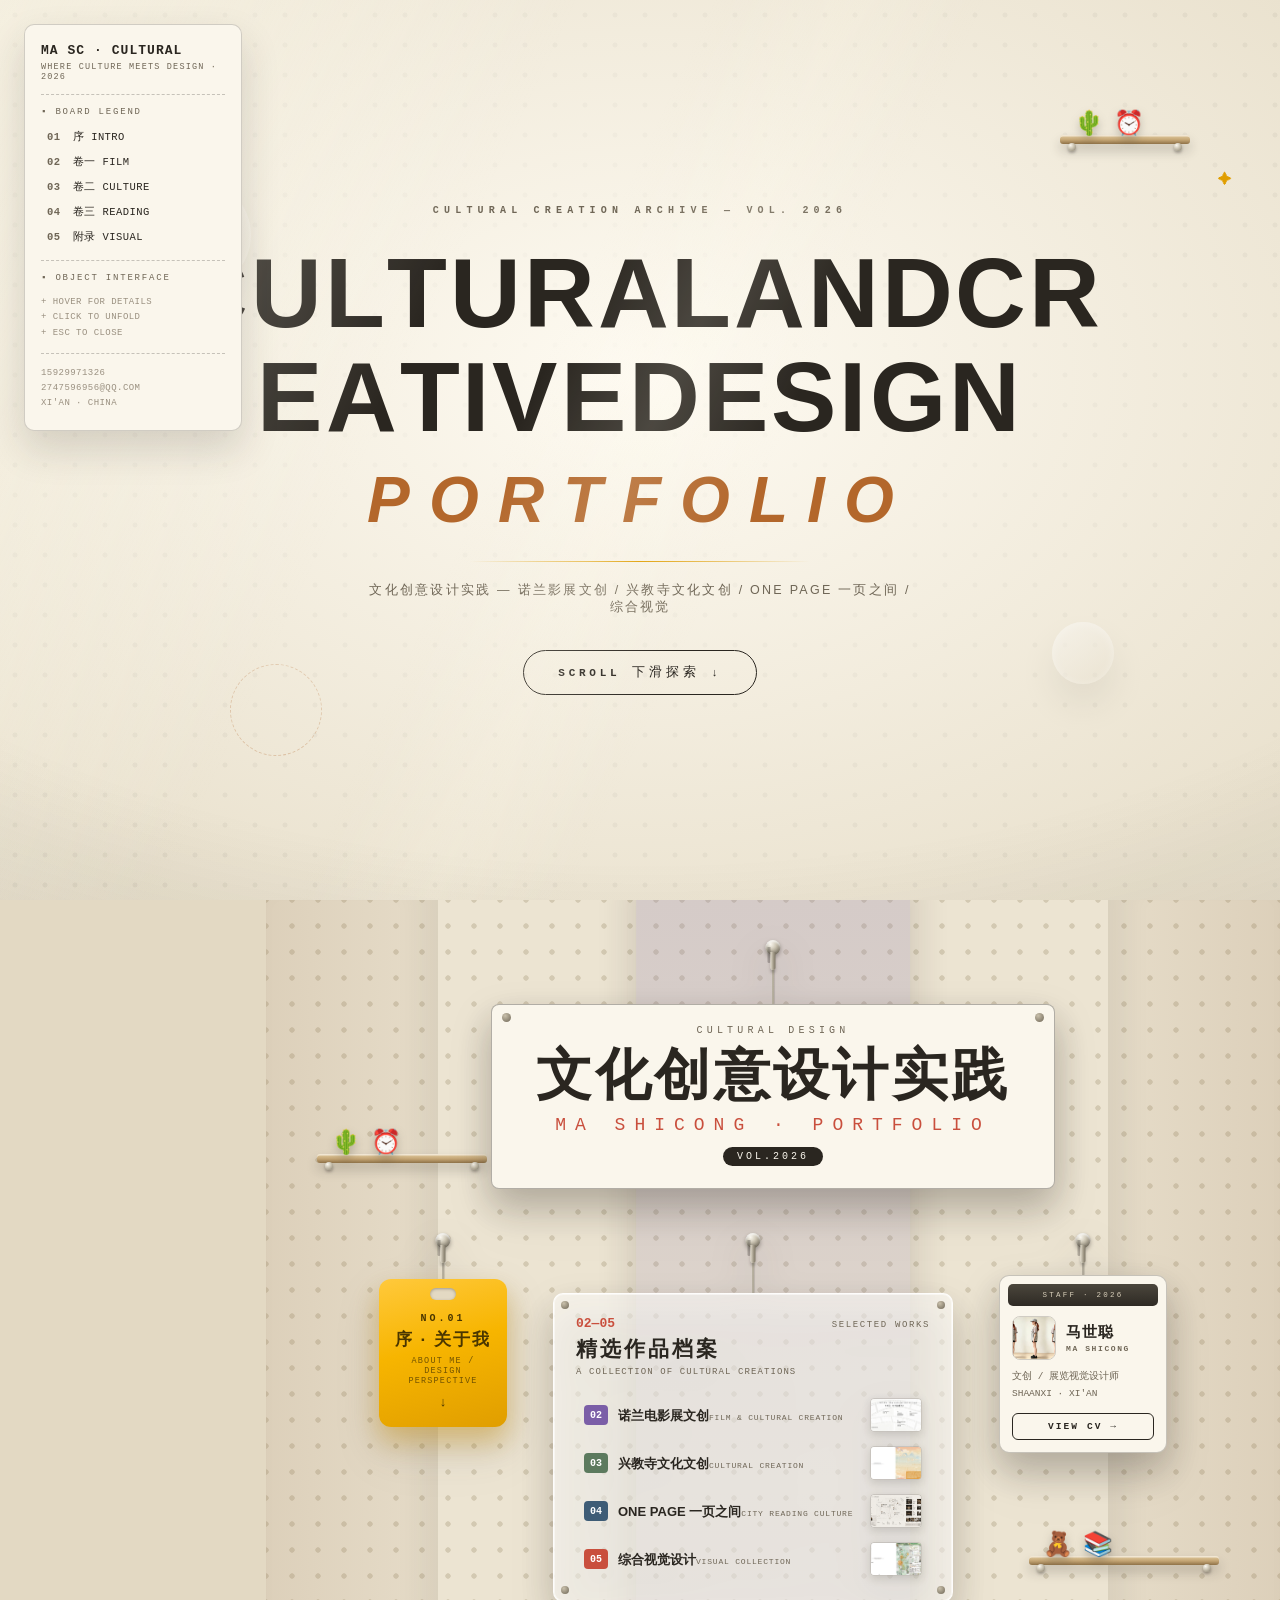
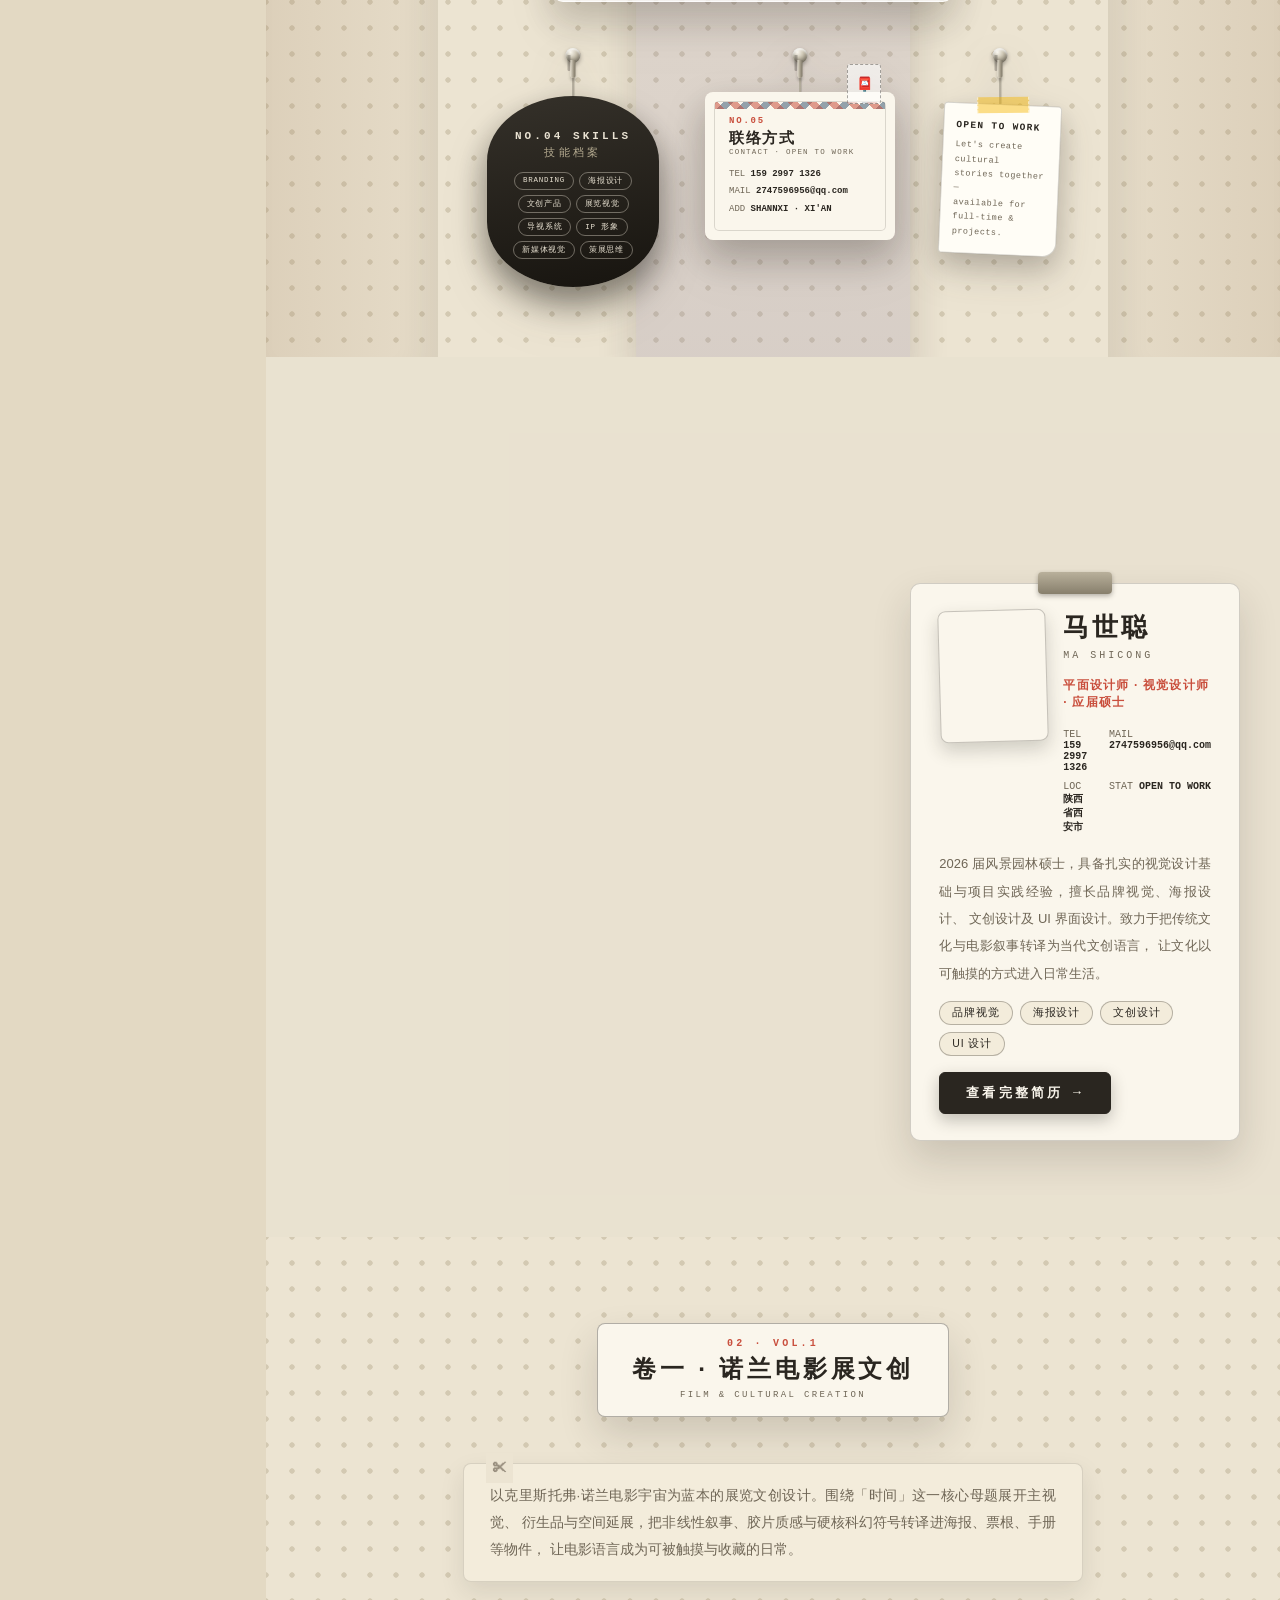
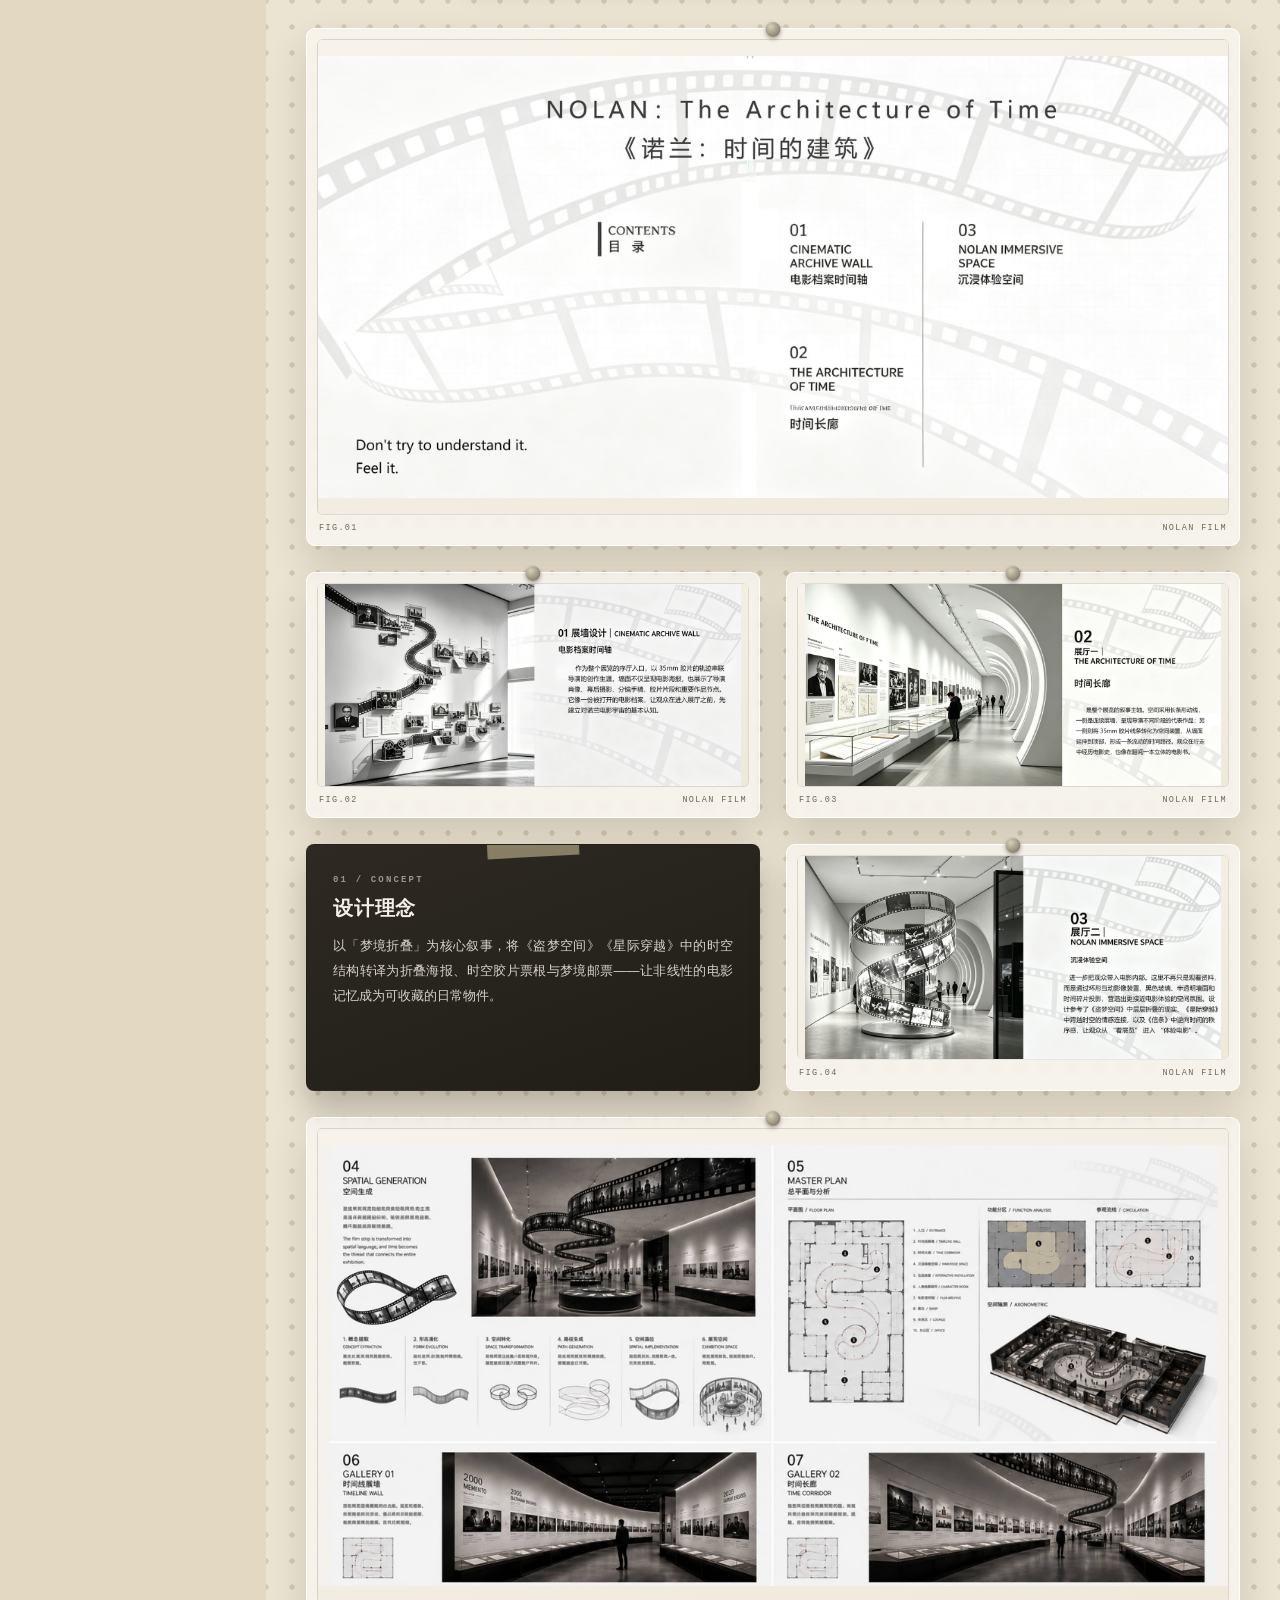
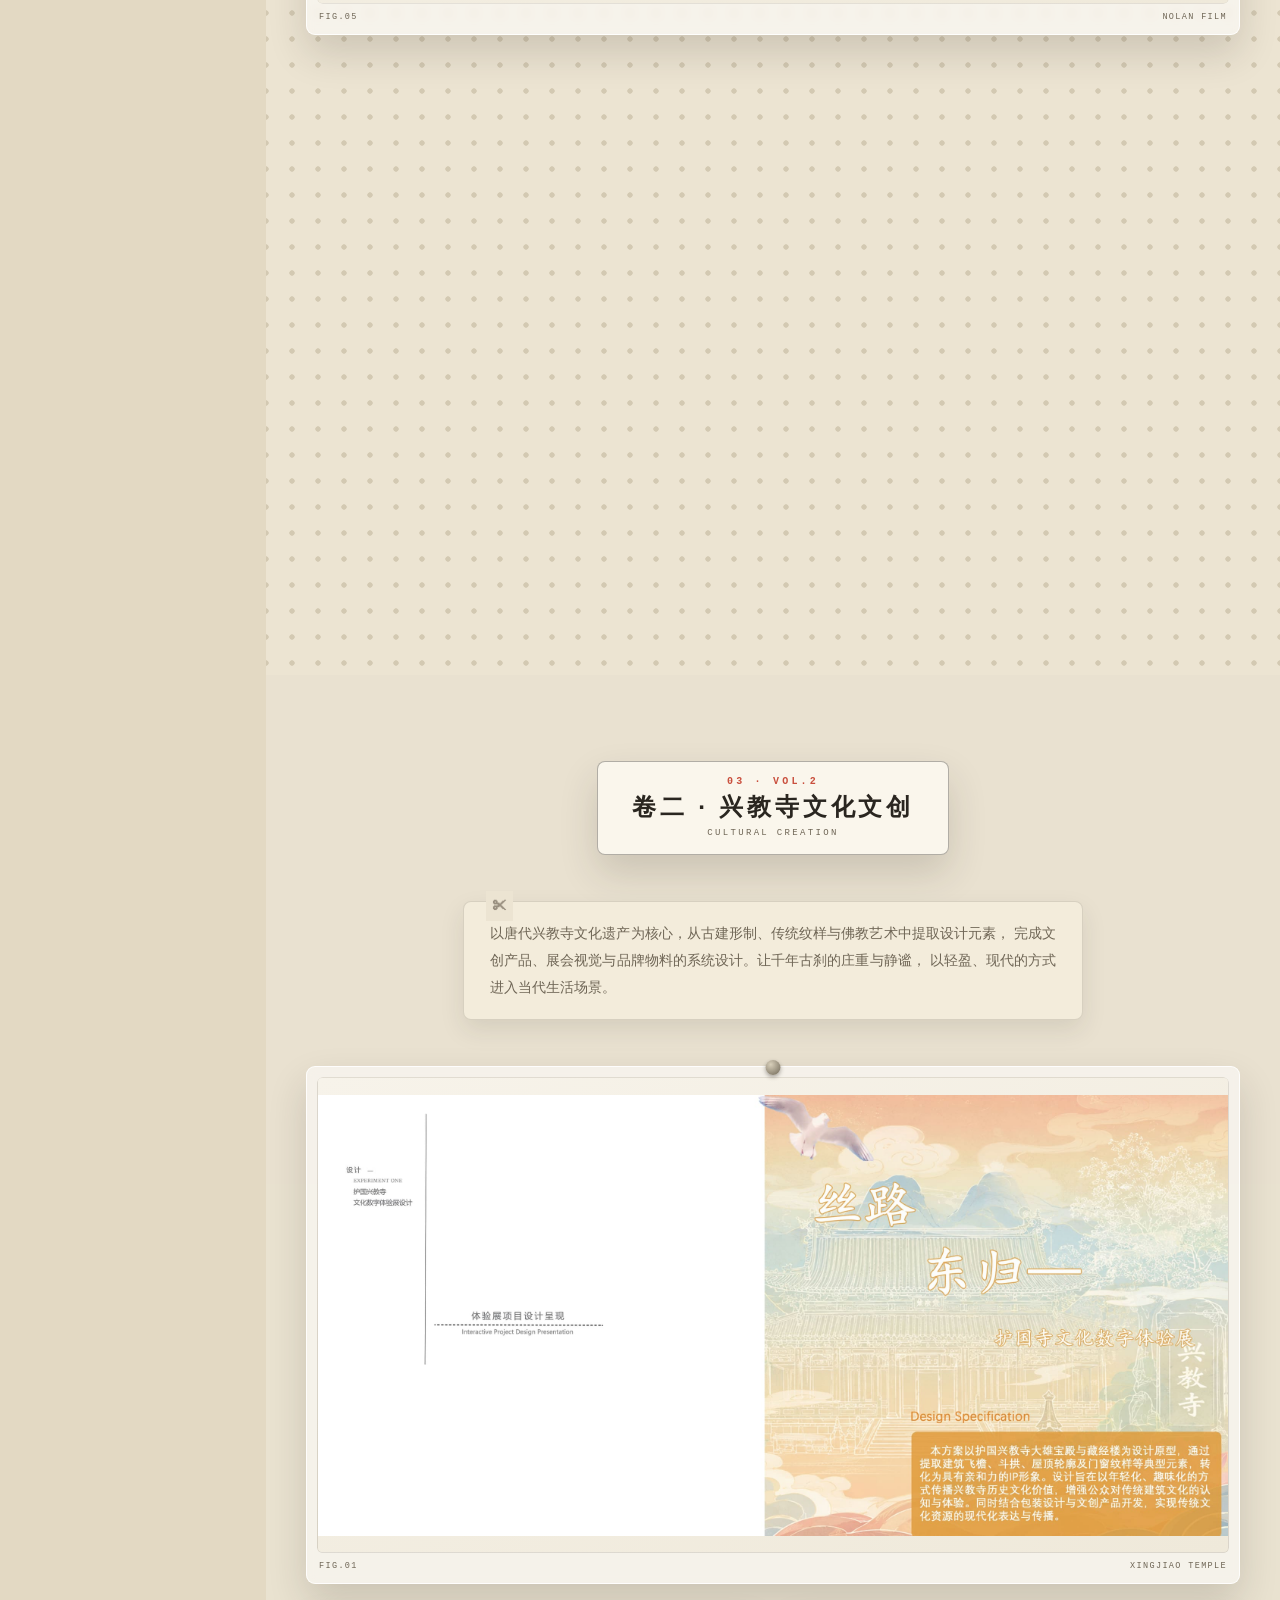
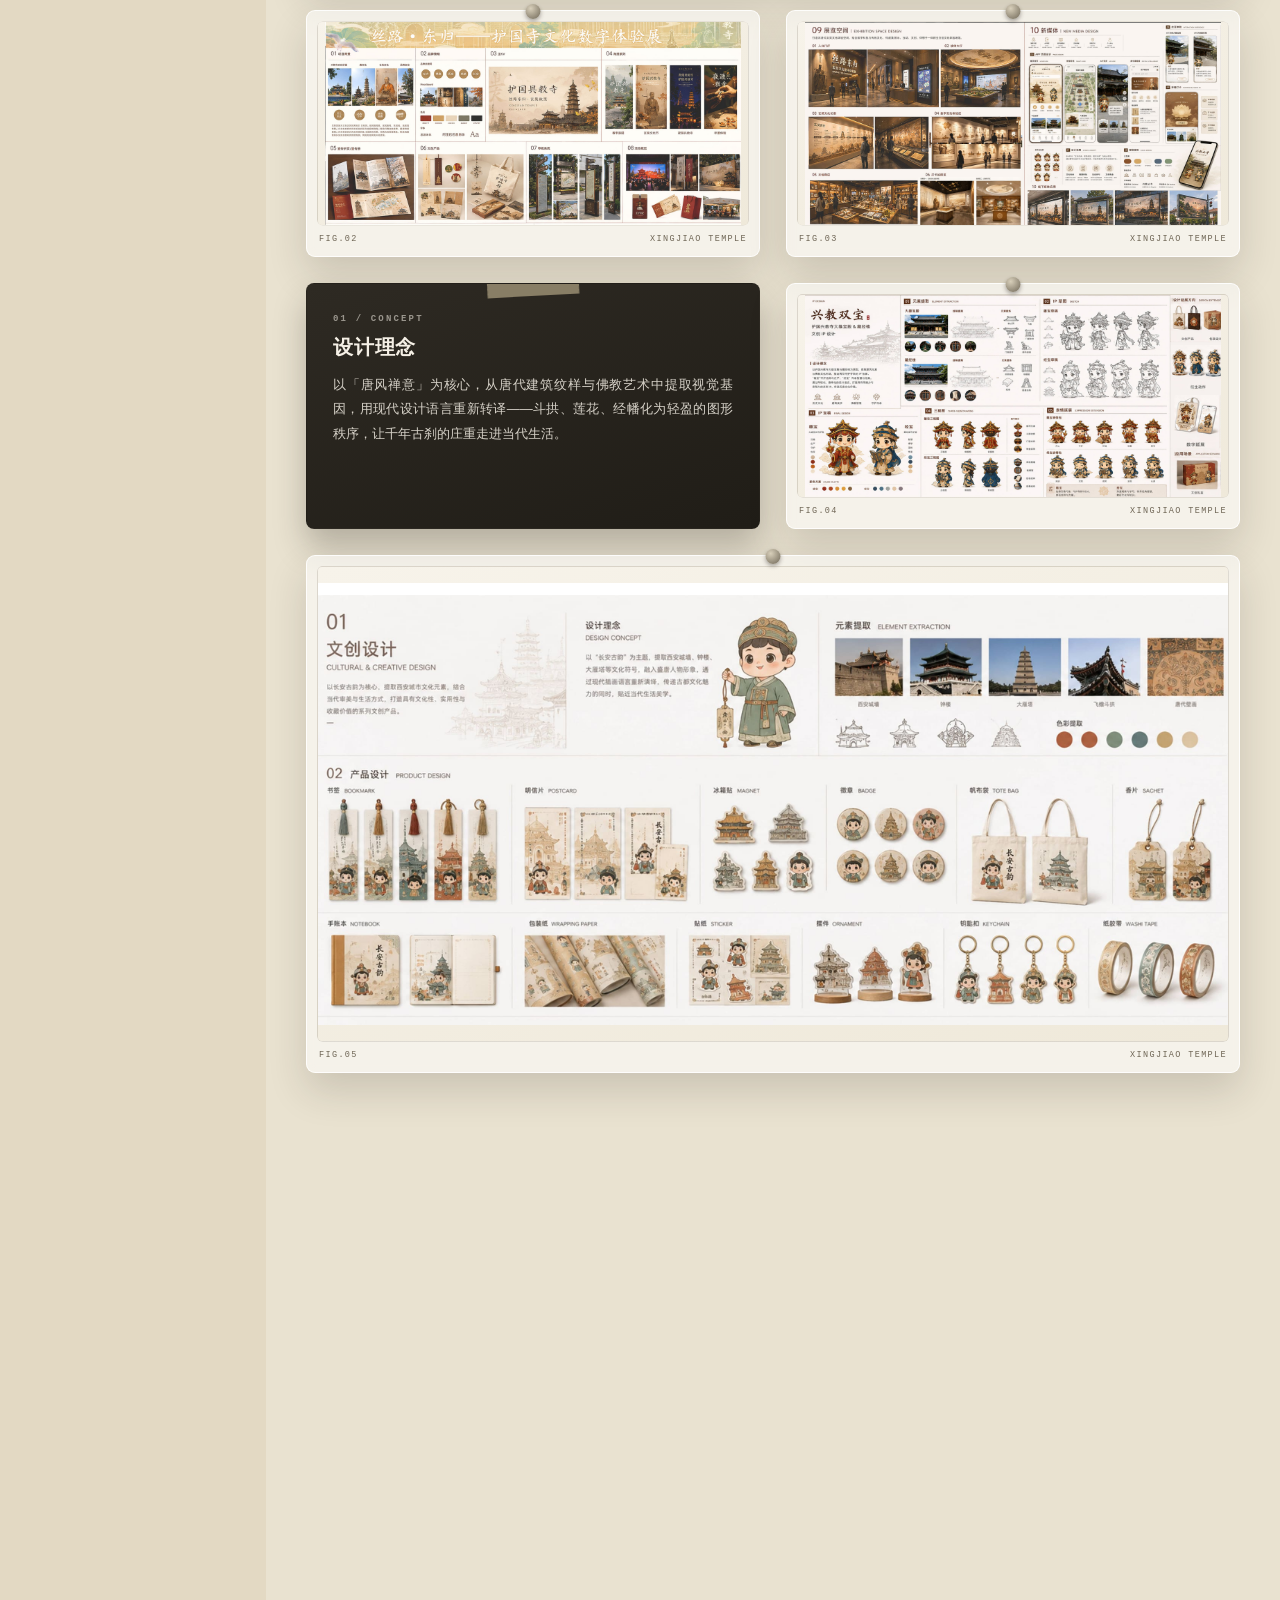
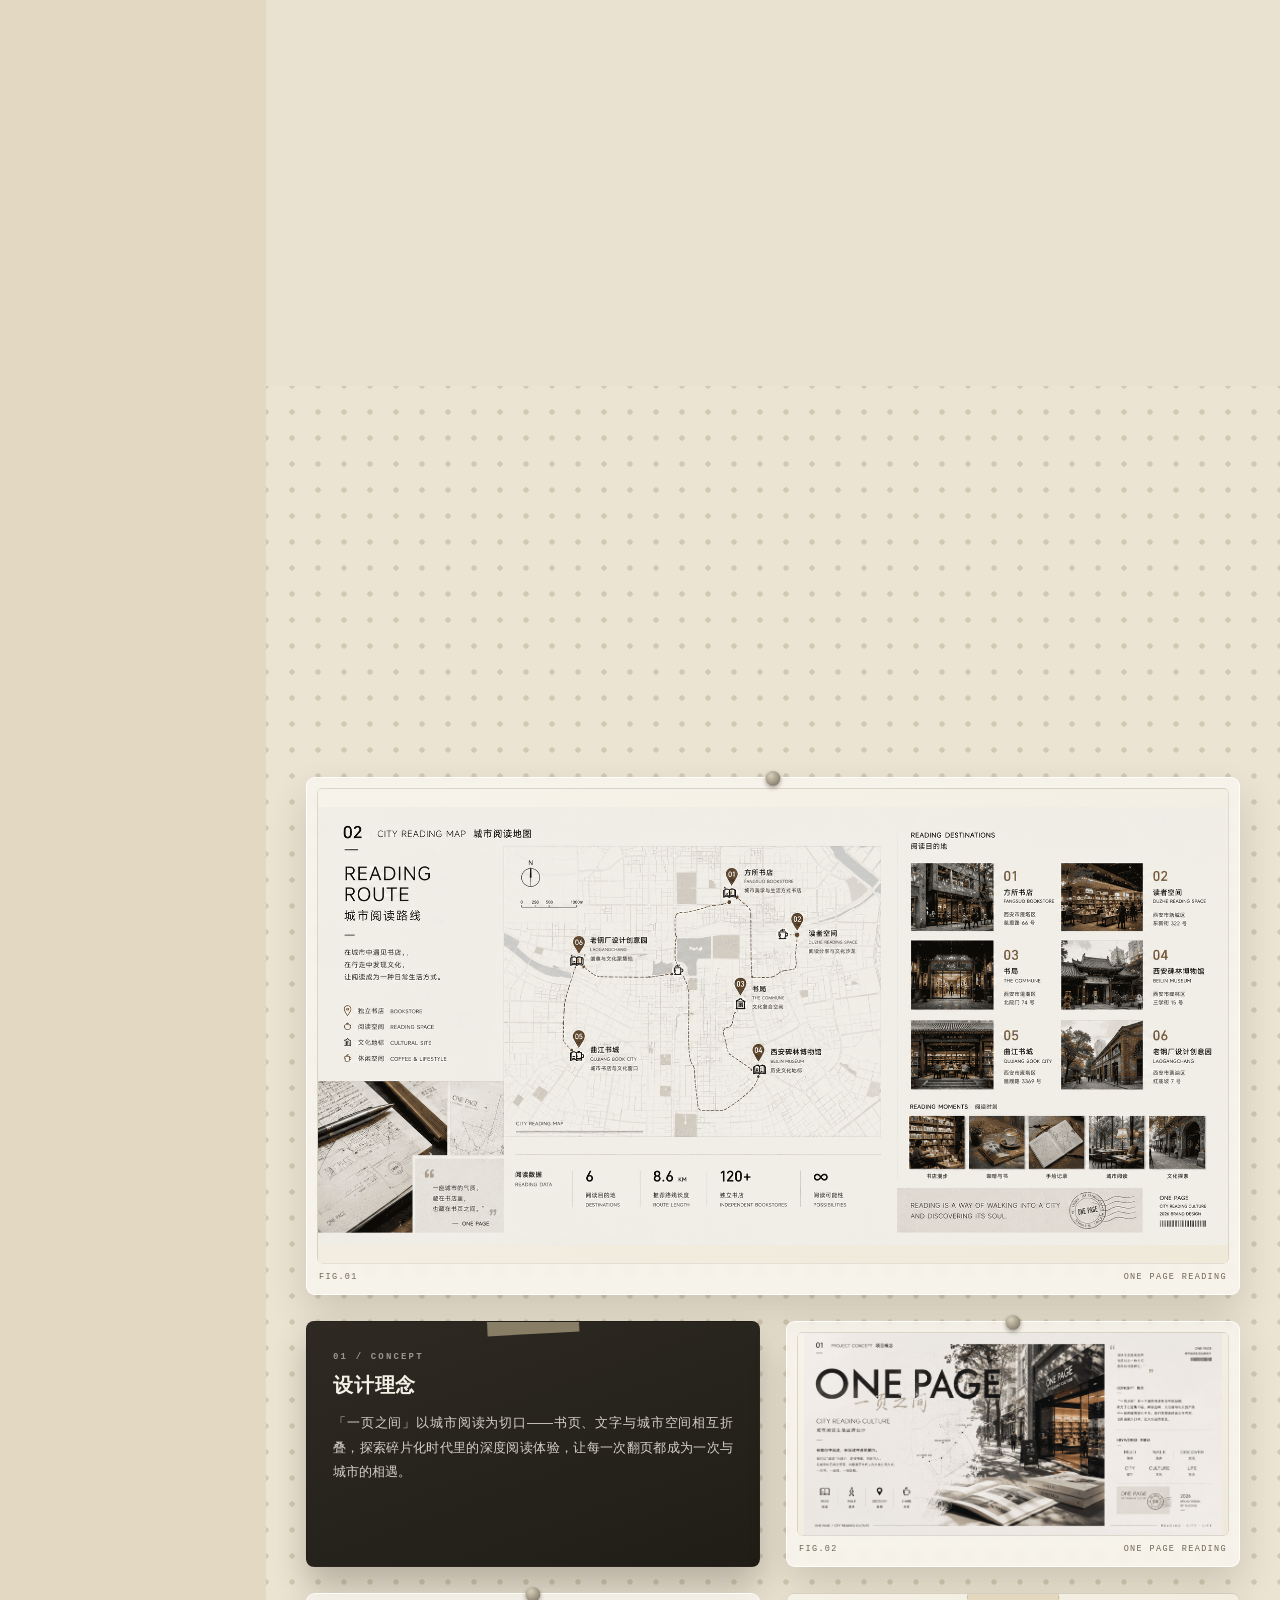
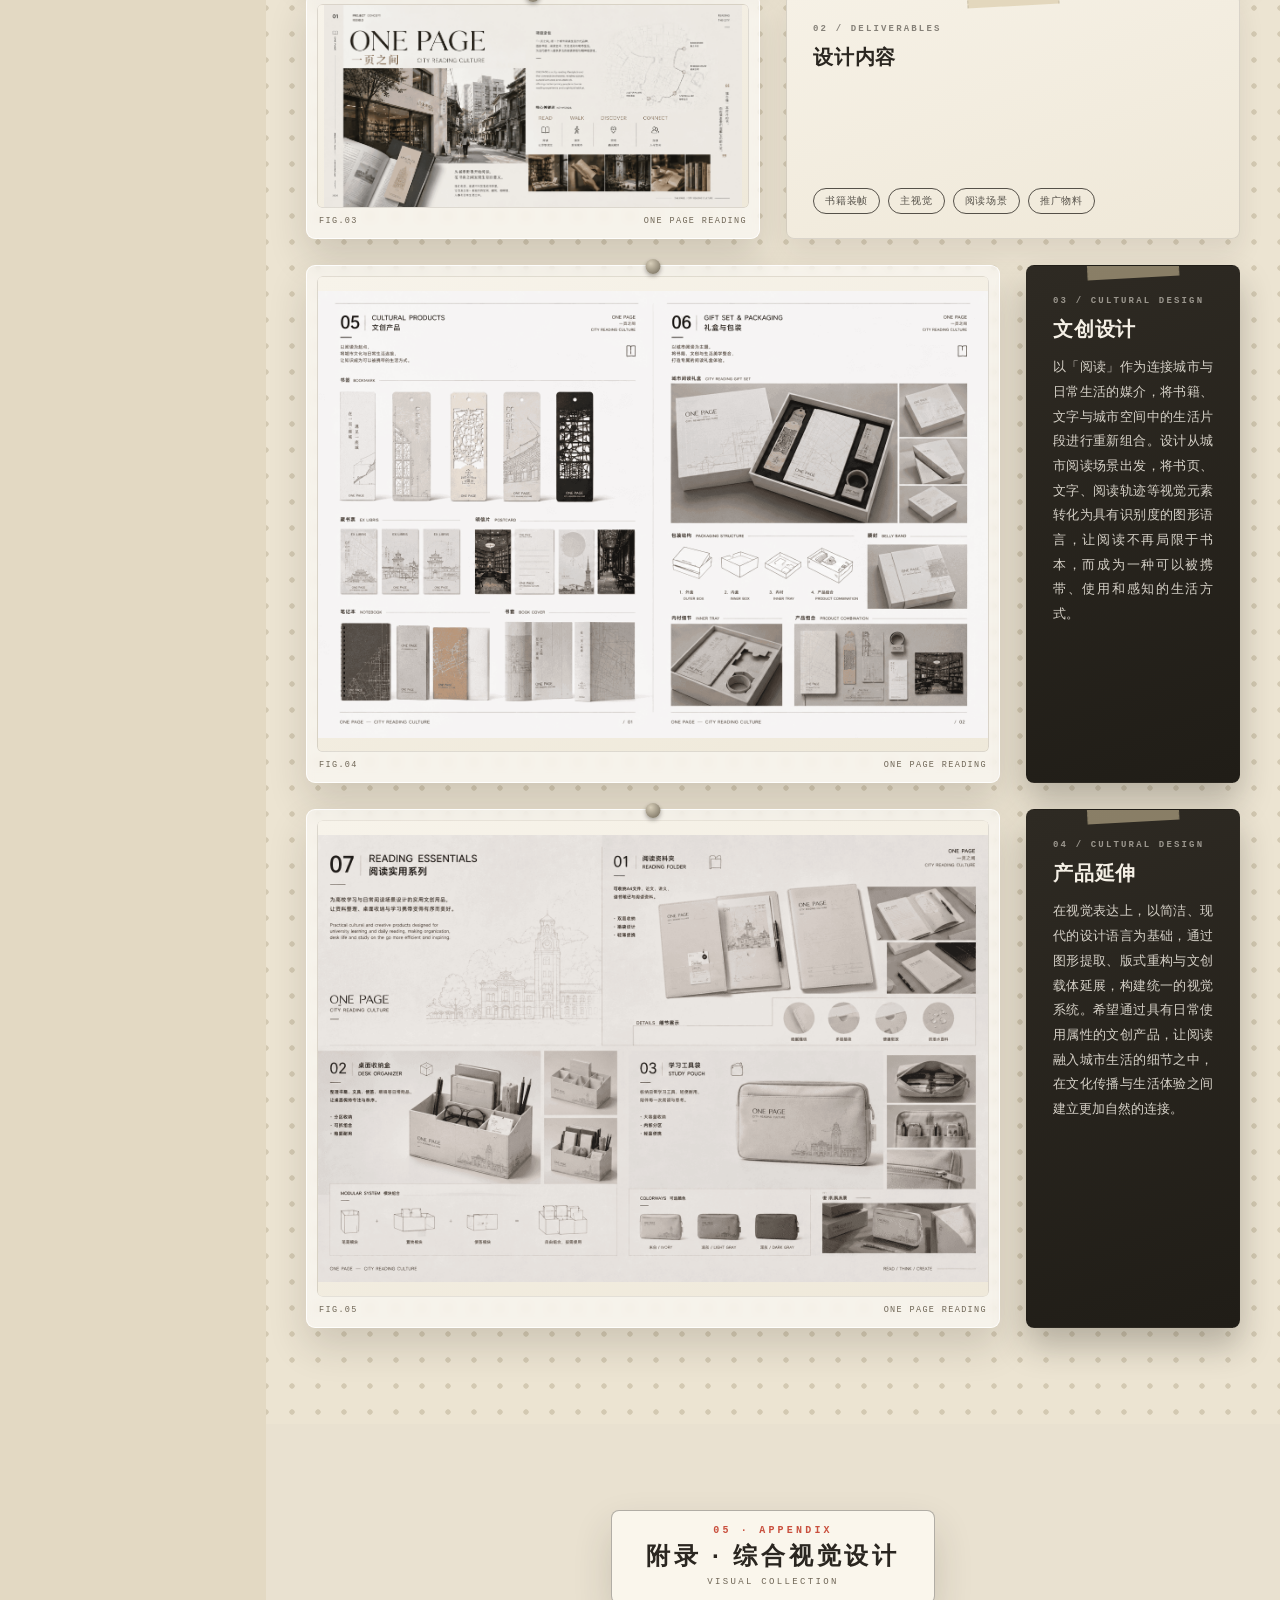
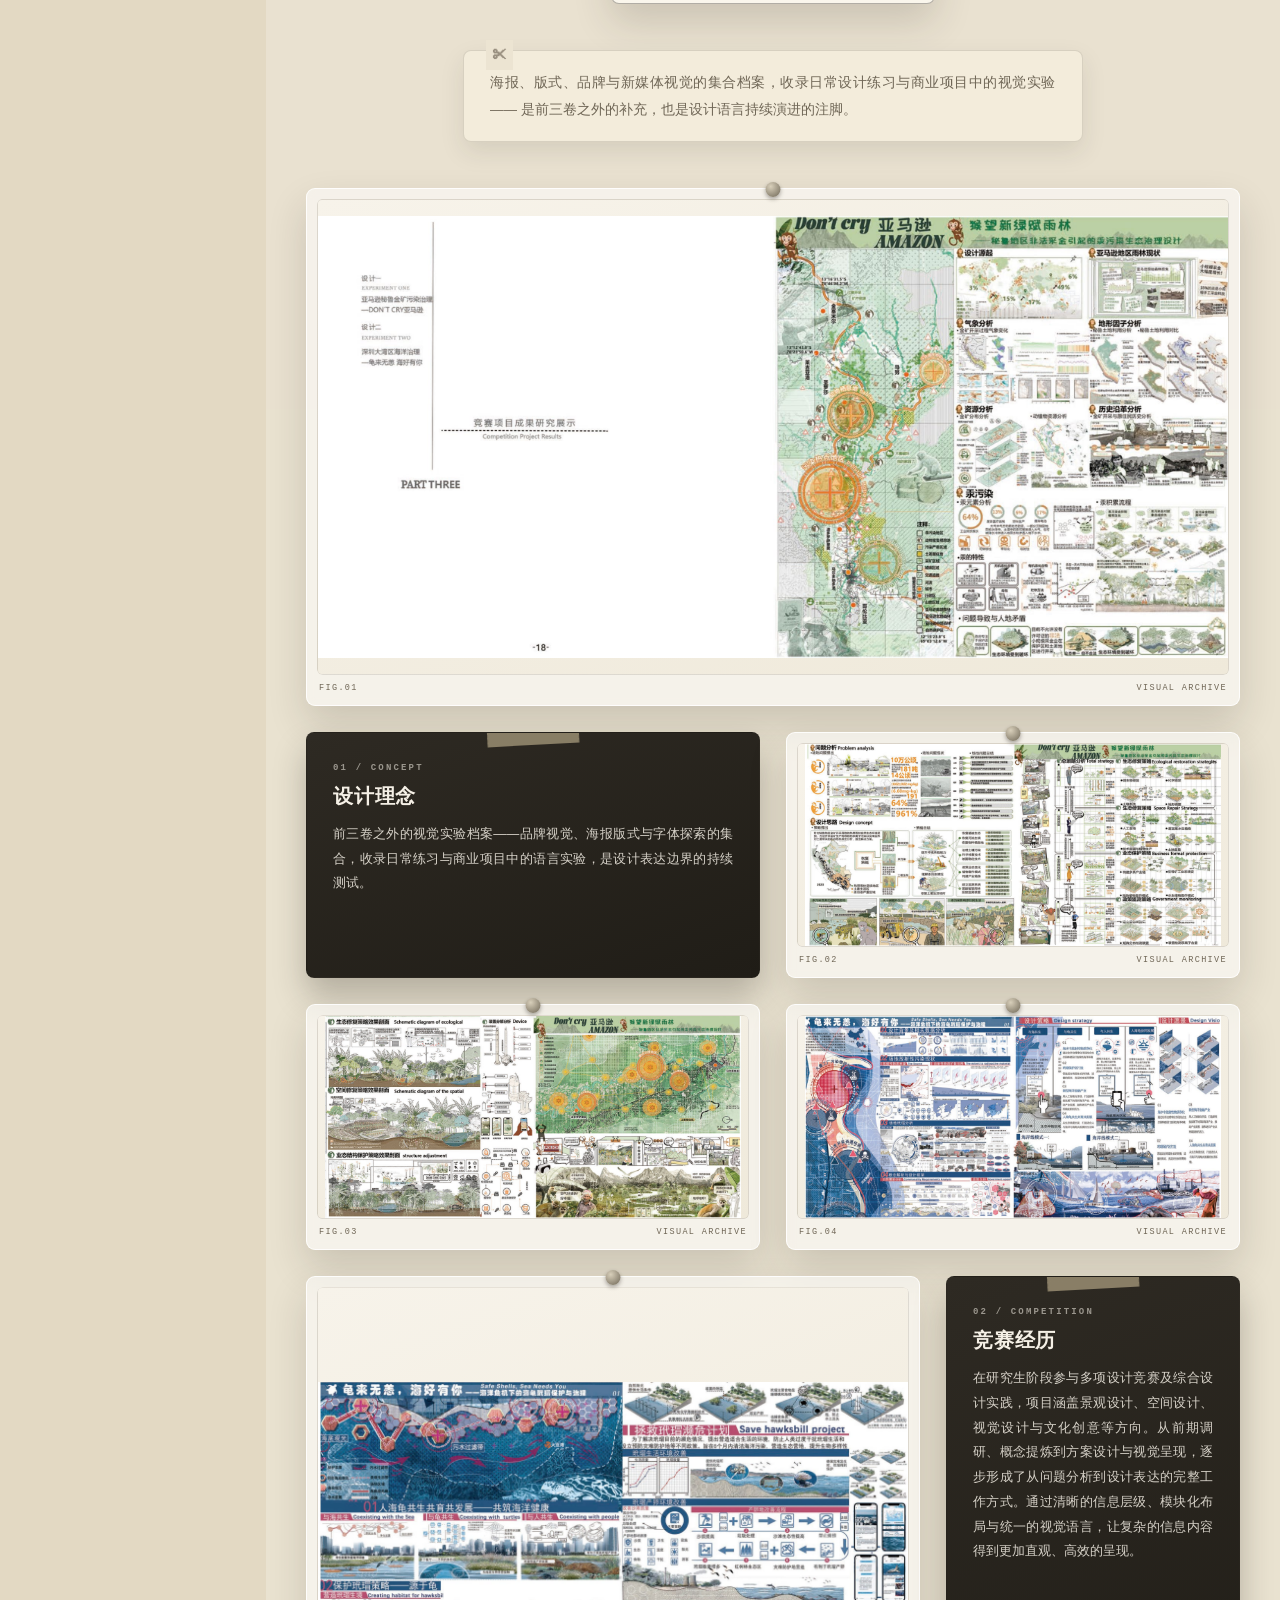
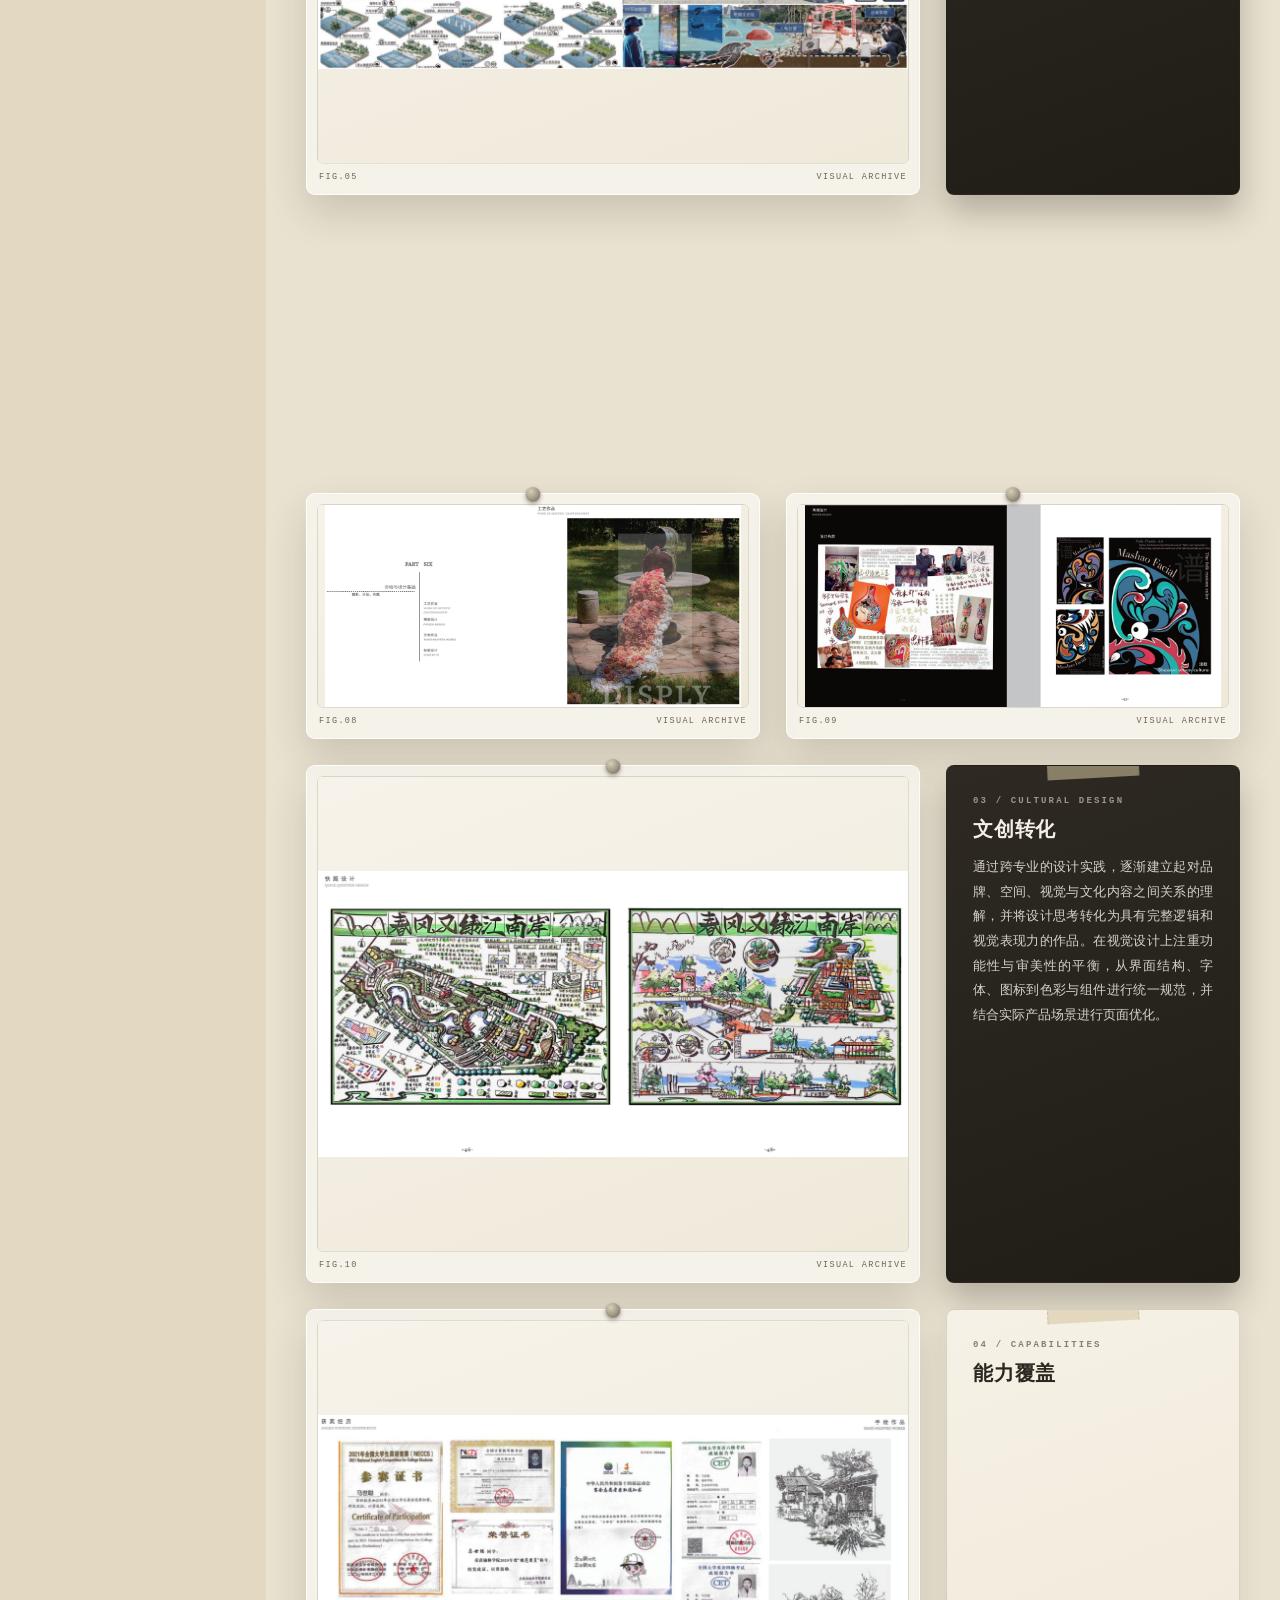
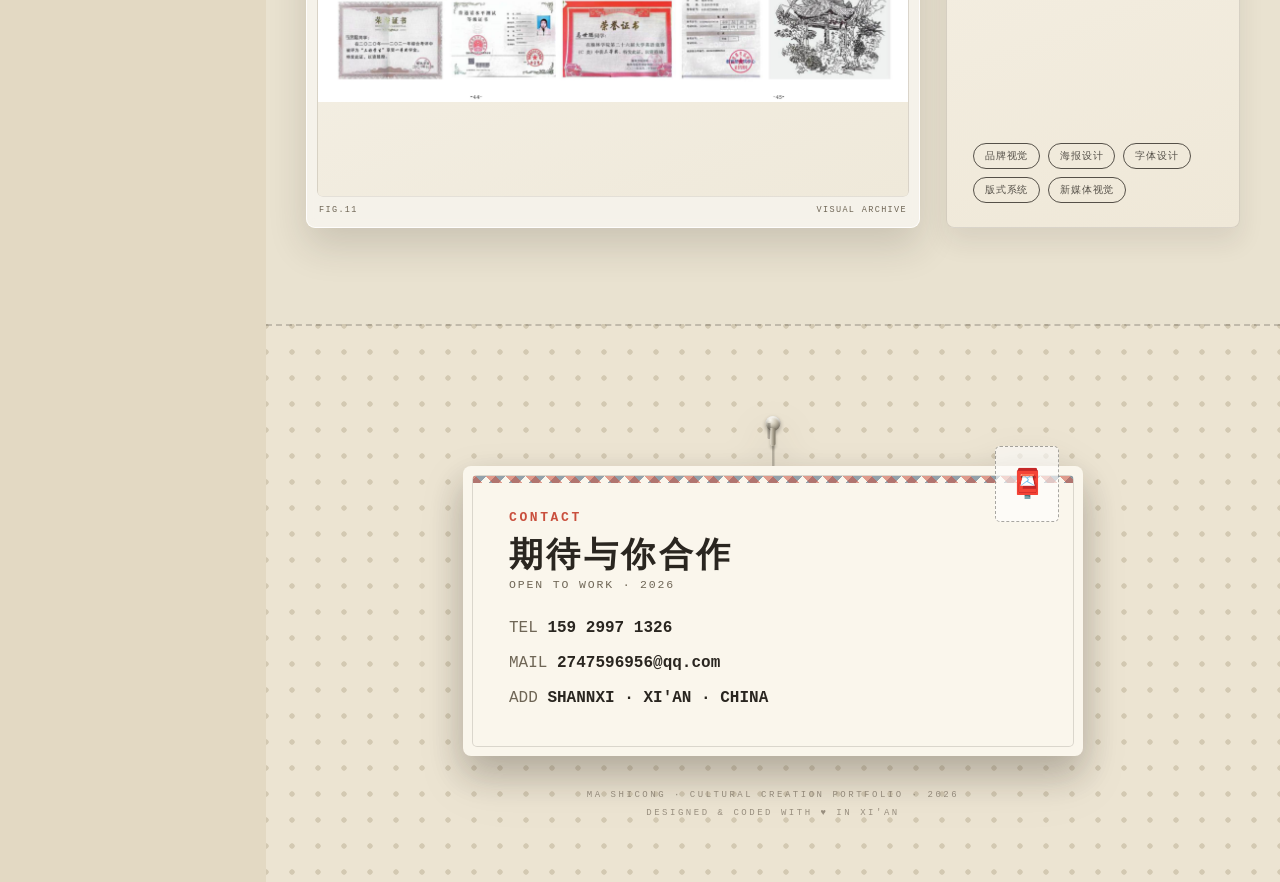
==== commit 1042120e: "deploy: mobile fix + compressed images" ====
--- a/index.html
+++ b/index.html
@@ -1 +1 @@
-<!DOCTYPE html><!--6jYqBpb57Ro73nWnyeLXP--><html lang="zh-CN"><head><meta charSet="utf-8"/><meta name="viewport" content="width=device-width, initial-scale=1"/><link rel="preload" as="image" href="/works/film/film-01.jpg"/><link rel="preload" as="image" href="/works/culture/culture-cover.jpg"/><link rel="preload" as="image" href="/works/reading/reading-01.png"/><link rel="preload" as="image" href="/works/visual/visual-03.jpg"/><link rel="preload" as="image" href="/cute-character-cropped.jpg"/><link rel="preload" as="image" href="/works/about/portrait-cover.jpg"/><link rel="stylesheet" href="/_next/static/chunks/16925e000acef2a6.css" data-precedence="next"/><link rel="preload" as="script" fetchPriority="low" href="/_next/static/chunks/c49d174f4f966385.js"/><script src="/_next/static/chunks/8295faf5c863fe53.js" async=""></script><script src="/_next/static/chunks/1923481c79ea851b.js" async=""></script><script src="/_next/static/chunks/02923749981b1a19.js" async=""></script><script src="/_next/static/chunks/turbopack-8f834f7015f49ed0.js" async=""></script><script src="/_next/static/chunks/268833786b937530.js" async=""></script><script src="/_next/static/chunks/f8f36408546f1f33.js" async=""></script><script src="/_next/static/chunks/d22f3b71aedb9a60.js" async=""></script><title>马世聪 · 文化创意设计实践 CULTURAL DESIGN 2026</title><meta name="description" content="文化创意设计作品集：序 INTRO / 卷一 FILM 诺兰电影展文创 / 卷二 CULTURE 兴教寺文化文创 / 卷三 READING 一页之间 / 附录 VISUAL 综合视觉设计"/><script src="/_next/static/chunks/a6dad97d9634a72d.js" noModule=""></script></head><body><div hidden=""><!--$--><!--/$--></div><main><section class="intro-cover" id="cover"><span class="orb orb-1" aria-hidden="true"></span><span class="orb orb-2" aria-hidden="true"></span><span class="orb-ring" aria-hidden="true"></span><div class="cover-frame"><div class="cover-kicker">CULTURAL CREATION ARCHIVE — VOL. 2026</div><h1 class="cover-name" aria-label="CULTURAL AND CREATIVE DESIGN PORTFOLIO"><span class="row row-1"><span class="ltr" style="--i:0.1s">C</span><span class="ltr" style="--i:0.14500000000000002s">U</span><span class="ltr" style="--i:0.19s">L</span><span class="ltr" style="--i:0.23500000000000001s">T</span><span class="ltr" style="--i:0.28s">U</span><span class="ltr" style="--i:0.32499999999999996s">R</span><span class="ltr" style="--i:0.37s">A</span><span class="ltr" style="--i:0.41500000000000004s">L</span><span class="ltr" style="--i:0.45999999999999996s"> </span><span class="ltr" style="--i:0.505s">A</span><span class="ltr" style="--i:0.5499999999999999s">N</span><span class="ltr" style="--i:0.595s">D</span><span class="ltr" style="--i:0.64s"> </span><span class="ltr" style="--i:0.6849999999999999s">C</span><span class="ltr" style="--i:0.73s">R</span><span class="ltr" style="--i:0.7749999999999999s">E</span><span class="ltr" style="--i:0.82s">A</span><span class="ltr" style="--i:0.865s">T</span><span class="ltr" style="--i:0.9099999999999999s">I</span><span class="ltr" style="--i:0.955s">V</span><span class="ltr" style="--i:0.9999999999999999s">E</span><span class="ltr" style="--i:1.045s"> </span><span class="ltr" style="--i:1.09s">D</span><span class="ltr" style="--i:1.135s">E</span><span class="ltr" style="--i:1.1800000000000002s">S</span><span class="ltr" style="--i:1.225s">I</span><span class="ltr" style="--i:1.27s">G</span><span class="ltr" style="--i:1.315s">N</span></span><span class="row row-3 accent"><span class="ltr" style="--i:1.36s">P</span><span class="ltr" style="--i:1.405s">O</span><span class="ltr" style="--i:1.45s">R</span><span class="ltr" style="--i:1.495s">T</span><span class="ltr" style="--i:1.54s">F</span><span class="ltr" style="--i:1.585s">O</span><span class="ltr" style="--i:1.6300000000000001s">L</span><span class="ltr" style="--i:1.675s">I</span><span class="ltr" style="--i:1.72s">O</span></span></h1><div class="cover-line"></div><div class="cover-sub">文化创意设计实践 — 诺兰影展文创 / 兴教寺文化文创 / ONE PAGE 一页之间 / 综合视觉</div><button class="enter-btn" type="button">SCROLL <span class="cn">下滑探索</span> <span class="arr">↓</span></button></div><div class="wood-shelf shelf-c" aria-hidden="true"><span class="shelf-item">🌵</span><span class="shelf-item">⏰</span></div><div class="scroll-hint"><span class="mouse"><i></i></span>SCROLL DOWN</div></section><aside class="legend-panel"><div class="legend-brand">MA SC · CULTURAL</div><div class="legend-sub">WHERE CULTURE MEETS DESIGN · 2026</div><hr class="legend-divider"/><div class="legend-title">▪ BOARD LEGEND</div><ul class="legend-list"><li><span class="no">01</span><span>序<!-- --> <!-- -->INTRO</span></li><li><span class="no">02</span><span>卷一<!-- --> <!-- -->FILM</span></li><li><span class="no">03</span><span>卷二<!-- --> <!-- -->CULTURE</span></li><li><span class="no">04</span><span>卷三<!-- --> <!-- -->READING</span></li><li><span class="no">05</span><span>附录<!-- --> <!-- -->VISUAL</span></li></ul><hr class="legend-divider"/><div class="legend-title">▪ OBJECT INTERFACE</div><div class="legend-foot">+ HOVER FOR DETAILS<br/>+ CLICK TO UNFOLD<br/>+ ESC TO CLOSE</div><hr class="legend-divider"/><div class="legend-foot">15929971326<br/>2747596956@QQ.COM<br/>XI&#x27;AN · CHINA</div></aside><div class="board-main"><section class="hero pegboard"><div class="board-panels" aria-hidden="true"><span class="bp bp-l"></span><span class="bp bp-m"></span><span class="bp bp-r"></span></div><div class="wood-shelf shelf-a" aria-hidden="true"><span class="shelf-item">🌵</span><span class="shelf-item">⏰</span></div><div class="wood-shelf shelf-b" aria-hidden="true"><span class="shelf-item">🧸</span><span class="shelf-item">📚</span></div><div class="hang-wrap hero-banner" style="--d:0s"><div class="hang-swing"><div class="hang-hook"></div><div class="hang-string" style="height:34px"></div><div class="banner-board"><div class="banner-kicker">CULTURAL DESIGN</div><h1 class="banner-title">文化创意设计实践<span class="en">MA SHICONG · PORTFOLIO</span></h1><span class="banner-year">VOL.2026</span></div></div></div><div class="hero-rig"><div class="hang-wrap " style="--d:0.4s"><div class="hang-swing"><div class="hang-hook"></div><div class="hang-string" style="height:16px"></div><button class="hang-card keytag"><div class="no">NO.01</div><div class="cn">序 · 关于我</div><div class="en">ABOUT ME / DESIGN PERSPECTIVE</div><span class="arrow">↓</span></button></div></div><div class="hang-wrap " style="--d:1.1s"><div class="hang-swing"><div class="hang-hook"></div><div class="hang-string" style="height:30px"></div><div class="acrylic-file"><span class="corner c-tl"></span><span class="corner c-tr"></span><span class="corner c-bl"></span><span class="corner c-br"></span><div class="file-head"><span class="no">02—05</span><span class="en">SELECTED WORKS</span></div><div class="file-title">精选作品档案</div><div class="file-sub">A COLLECTION OF CULTURAL CREATIONS</div><ul class="file-list"><li><span class="no" style="background:#7B5EA7">02</span><span class="t"><span class="cn">诺兰电影展文创</span><span class="en">FILM &amp; CULTURAL CREATION</span></span><img class="thumb" src="/works/film/film-01.jpg" alt="诺兰电影展文创" loading="eager" decoding="async"/></li><li><span class="no" style="background:#5C7A5E">03</span><span class="t"><span class="cn">兴教寺文化文创</span><span class="en">CULTURAL CREATION</span></span><img class="thumb" src="/works/culture/culture-cover.jpg" alt="兴教寺文化文创" loading="eager" decoding="async"/></li><li><span class="no" style="background:#3E5C76">04</span><span class="t"><span class="cn">ONE PAGE 一页之间</span><span class="en">CITY READING CULTURE</span></span><img class="thumb" src="/works/reading/reading-01.png" alt="ONE PAGE 一页之间" loading="eager" decoding="async"/></li><li><span class="no" style="background:#C94F3D">05</span><span class="t"><span class="cn">综合视觉设计</span><span class="en">VISUAL COLLECTION</span></span><img class="thumb" src="/works/visual/visual-03.jpg" alt="综合视觉设计" loading="eager" decoding="async"/></li></ul></div></div></div><div class="hang-wrap " style="--d:1.8s"><div class="hang-swing"><div class="hang-hook"></div><div class="hang-string" style="height:12px"></div><div class="hang-card id-card"><div class="strap"><span>STAFF · 2026</span></div><div class="id-row"><img class="id-avatar" src="/cute-character-cropped.jpg" alt="avatar" loading="eager" decoding="async"/><div><div class="id-name">马世聪<small>MA SHICONG</small></div></div></div><div class="id-meta">文创 / 展览视觉设计师<br/>SHAANXI · XI&#x27;AN</div><a class="id-cv" href="/resume">VIEW CV →</a></div></div></div><div class="hang-wrap " style="--d:0.8s"><div class="hang-swing"><div class="hang-hook"></div><div class="hang-string" style="height:18px"></div><div class="hang-card skills-oval"><div class="head">NO.04 SKILLS</div><div class="head-cn">技能档案</div><div class="skill-chips"><span>BRANDING</span><span>海报设计</span><span>文创产品</span><span>展览视觉</span><span>导视系统</span><span>IP 形象</span><span>新媒体视觉</span><span>策展思维</span></div></div></div></div><div class="hang-wrap " style="--d:1.4s"><div class="hang-swing"><div class="hang-hook"></div><div class="hang-string" style="height:14px"></div><div class="hang-card envelope"><span class="env-stamp">📮</span><div class="envelope-inner"><div class="no">NO.05</div><div class="cn">联络方式</div><div class="en">CONTACT · OPEN TO WORK</div><div class="env-lines">TEL <b>159 2997 1326</b><br/>MAIL <b>2747596956@qq.com</b><br/>ADD <b>SHANNXI · XI&#x27;AN</b></div></div></div></div></div><div class="hang-wrap " style="--d:2.2s"><div class="hang-swing"><div class="hang-hook"></div><div class="hang-string" style="height:26px"></div><div class="note-tag hang-card"><span class="tape"></span><b>OPEN TO WORK</b>Let&#x27;s create cultural<br/>stories together —<br/>available for<br/>full-time &amp; projects.</div></div></div></div><div class="scroll-hint">▼ SCROLL TO EXPLORE ▼</div></section><section id="intro" class="section pegboard"><div class="section-inner"><div class="sec-head reveal"><div class="sec-tag"><div class="no">01 · INTRO</div><div class="cn">序 · 关于我</div><div class="en">DESIGN PERSPECTIVE</div></div></div><div class="intro-grid"><div class="intro-video-card reveal"><div class="cap"><span>▪ DESIGN REEL</span><span>2026 / LOOP</span></div><div class="video-frame"><video src="/portfolio-video2.mp4" poster="/cute-character-cropped.jpg" loop="" playsInline="" preload="metadata" muted=""></video><button class="video-overlay"><span class="icon"><svg width="20" height="20" viewBox="0 0 20 20"><path d="M5 3.5v13l11-6.5-11-6.5z" fill="#fff"></path></svg></span><span class="txt">CLICK TO PLAY</span><span class="sub">点击播放 · 设计影像</span></button></div></div><div class="about-card reveal"><span class="clip"></span><div class="resume-head"><img class="resume-photo" src="/works/about/portrait-cover.jpg" alt="马世聪" loading="eager" decoding="async"/><div class="resume-head-main"><div class="name">马世聪</div><div class="name-en">MA SHICONG</div><div class="resume-title">平面设计师 · 视觉设计师 · 应届硕士</div><div class="about-facts"><span>TEL <b>159 2997 1326</b></span><span>MAIL <b>2747596956@qq.com</b></span><span>LOC <b>陕西省西安市</b></span><span>STAT <b>OPEN TO WORK</b></span></div></div></div><p class="resume-intro">2026 届风景园林硕士，具备扎实的视觉设计基础与项目实践经验，擅长品牌视觉、海报设计、 文创设计及 UI 界面设计。致力于把传统文化与电影叙事转译为当代文创语言， 让文化以可触摸的方式进入日常生活。</p><div class="cover-chips"><span>品牌视觉</span><span>海报设计</span><span>文创设计</span><span>UI 设计</span></div><a class="resume-jump" href="/resume">查看完整简历 <span class="arr">→</span></a></div></div></div></section><section id="film" class="section pegboard"><div class="section-inner"><div class="sec-head reveal"><div class="sec-tag"><div class="no">02 · VOL.1</div><div class="cn">卷一 · 诺兰电影展文创</div><div class="en">FILM &amp; CULTURAL CREATION</div></div></div><p class="sec-desc reveal">以克里斯托弗·诺兰电影宇宙为蓝本的展览文创设计。围绕「时间」这一核心母题展开主视觉、 衍生品与空间延展，把非线性叙事、胶片质感与硬核科幻符号转译进海报、票根、手册等物件， 让电影语言成为可被触摸与收藏的日常。</p><div class="gallery bento film"><figure class="photo-frame hang-wrap reveal span-6x4 fill-contain" style="--d:0s"><span class="frame-pin"></span><img src="/works/film/film-01.jpg" alt="NOLAN FILM 01" loading="lazy"/><figcaption class="fig"><span>FIG.<!-- -->01</span><span>NOLAN FILM</span></figcaption></figure><figure class="photo-frame hang-wrap reveal span-3x2 fill-contain" style="--d:0.7s"><span class="frame-pin"></span><img src="/works/film/film-02.jpg" alt="NOLAN FILM 02" loading="lazy"/><figcaption class="fig"><span>FIG.<!-- -->02</span><span>NOLAN FILM</span></figcaption></figure><figure class="photo-frame hang-wrap reveal span-3x2 fill-contain" style="--d:1.4s"><span class="frame-pin"></span><img src="/works/film/film-03.jpg" alt="NOLAN FILM 03" loading="lazy"/><figcaption class="fig"><span>FIG.<!-- -->03</span><span>NOLAN FILM</span></figcaption></figure><div class="note-card reveal dark span-3x2"><span class="note-tape"></span><div class="note-k">01 / CONCEPT</div><div class="note-cn">设计理念</div><p>以「梦境折叠」为核心叙事，将《盗梦空间》《星际穿越》中的时空结构转译为折叠海报、时空胶片票根与梦境邮票——让非线性的电影记忆成为可收藏的日常物件。</p></div><figure class="photo-frame hang-wrap reveal span-3x2 fill-contain" style="--d:0s"><span class="frame-pin"></span><img src="/works/film/film-04.jpg" alt="NOLAN FILM 04" loading="lazy"/><figcaption class="fig"><span>FIG.<!-- -->04</span><span>NOLAN FILM</span></figcaption></figure><figure class="photo-frame hang-wrap reveal span-6x4 fill-contain" style="--d:0.7s"><span class="frame-pin"></span><img src="/works/film/film-05.jpg" alt="NOLAN FILM 05" loading="lazy"/><figcaption class="fig"><span>FIG.<!-- -->05</span><span>NOLAN FILM</span></figcaption></figure><figure class="photo-frame hang-wrap reveal span-3x2 fill-contain" style="--d:1.4s"><span class="frame-pin"></span><img src="/works/film/film-06.png" alt="NOLAN FILM 06" loading="lazy"/><figcaption class="fig"><span>FIG.<!-- -->06</span><span>NOLAN FILM</span></figcaption></figure><figure class="photo-frame hang-wrap reveal span-3x2 fill-contain" style="--d:0s"><span class="frame-pin"></span><img src="/works/film/film-07.png" alt="NOLAN FILM 07" loading="lazy"/><figcaption class="fig"><span>FIG.<!-- -->07</span><span>NOLAN FILM</span></figcaption></figure><figure class="photo-frame hang-wrap reveal span-3x2 fill-contain" style="--d:0.7s"><span class="frame-pin"></span><img src="/works/film/film-08.png" alt="NOLAN FILM 08" loading="lazy"/><figcaption class="fig"><span>FIG.<!-- -->08</span><span>NOLAN FILM</span></figcaption></figure><div class="note-card reveal paper span-3x2"><span class="note-tape"></span><div class="note-k">02 / DELIVERABLES</div><div class="note-cn">设计内容</div><div class="note-tags"><span>主视觉海报</span><span>系列文创</span><span>票根手册</span><span>包装系统</span><span>展览导视</span></div></div></div></div></section><section id="culture" class="section pegboard"><div class="section-inner"><div class="sec-head reveal"><div class="sec-tag"><div class="no">03 · VOL.2</div><div class="cn">卷二 · 兴教寺文化文创</div><div class="en">CULTURAL CREATION</div></div></div><p class="sec-desc reveal">以唐代兴教寺文化遗产为核心，从古建形制、传统纹样与佛教艺术中提取设计元素， 完成文创产品、展会视觉与品牌物料的系统设计。让千年古刹的庄重与静谧， 以轻盈、现代的方式进入当代生活场景。</p><div class="gallery bento culture"><figure class="photo-frame hang-wrap reveal span-6x4 fill-contain" style="--d:0s"><span class="frame-pin"></span><img src="/works/culture/culture-cover.jpg" alt="XINGJIAO TEMPLE 01" loading="lazy"/><figcaption class="fig"><span>FIG.<!-- -->01</span><span>XINGJIAO TEMPLE</span></figcaption></figure><figure class="photo-frame hang-wrap reveal span-3x2 fill-contain" style="--d:0.7s"><span class="frame-pin"></span><img src="/works/culture/culture-fair-01.jpg" alt="XINGJIAO TEMPLE 02" loading="lazy"/><figcaption class="fig"><span>FIG.<!-- -->02</span><span>XINGJIAO TEMPLE</span></figcaption></figure><figure class="photo-frame hang-wrap reveal span-3x2 fill-contain" style="--d:1.4s"><span class="frame-pin"></span><img src="/works/culture/culture-fair-02.jpg" alt="XINGJIAO TEMPLE 03" loading="lazy"/><figcaption class="fig"><span>FIG.<!-- -->03</span><span>XINGJIAO TEMPLE</span></figcaption></figure><div class="note-card reveal dark span-3x2"><span class="note-tape"></span><div class="note-k">01 / CONCEPT</div><div class="note-cn">设计理念</div><p>以「唐风禅意」为核心，从唐代建筑纹样与佛教艺术中提取视觉基因，用现代设计语言重新转译——斗拱、莲花、经幡化为轻盈的图形秩序，让千年古刹的庄重走进当代生活。</p></div><figure class="photo-frame hang-wrap reveal span-3x2 fill-contain" style="--d:0s"><span class="frame-pin"></span><img src="/works/culture/culture-new-03.jpg" alt="XINGJIAO TEMPLE 04" loading="lazy"/><figcaption class="fig"><span>FIG.<!-- -->04</span><span>XINGJIAO TEMPLE</span></figcaption></figure><figure class="photo-frame hang-wrap reveal span-6x4 fill-contain" style="--d:0.7s"><span class="frame-pin"></span><img src="/works/culture/culture-new-01.jpg" alt="XINGJIAO TEMPLE 05" loading="lazy"/><figcaption class="fig"><span>FIG.<!-- -->05</span><span>XINGJIAO TEMPLE</span></figcaption></figure><figure class="photo-frame hang-wrap reveal span-6x4 fill-contain" style="--d:1.4s"><span class="frame-pin"></span><img src="/works/culture/culture-new-02.jpg" alt="XINGJIAO TEMPLE 06" loading="lazy"/><figcaption class="fig"><span>FIG.<!-- -->06</span><span>XINGJIAO TEMPLE</span></figcaption></figure><div class="note-card reveal paper span-6x2"><span class="note-tape"></span><div class="note-k">02 / DELIVERABLES</div><div class="note-cn">设计内容</div><div class="note-tags"><span>文创产品</span><span>香囊包装</span><span>字体设计</span><span>展会视觉</span><span>导视物料</span></div></div></div></div></section><section id="reading" class="section pegboard"><div class="section-inner"><div class="sec-head reveal"><div class="sec-tag"><div class="no">04 · VOL.3</div><div class="cn">卷三 · ONE PAGE 一页之间</div><div class="en">CITY READING CULTURE</div></div></div><p class="sec-desc reveal">「一页之间」城市阅读文化企划——以书为媒介连接城市与人群， 通过书籍视觉、阅读场景与推广物料的设计，探索碎片化时代里的深度阅读体验， 让每一次翻页都成为一次城市文化的相遇。</p><div class="gallery bento reading"><figure class="photo-frame hang-wrap reveal span-12x4 fill-contain" style="--d:0s"><span class="frame-pin"></span><img src="/works/reading/reading-01.png" alt="ONE PAGE READING 01" loading="lazy"/><figcaption class="fig"><span>FIG.<!-- -->01</span><span>ONE PAGE READING</span></figcaption></figure><div class="note-card reveal dark span-6x2"><span class="note-tape"></span><div class="note-k">01 / CONCEPT</div><div class="note-cn">设计理念</div><p>「一页之间」以城市阅读为切口——书页、文字与城市空间相互折叠，探索碎片化时代里的深度阅读体验，让每一次翻页都成为一次与城市的相遇。</p></div><figure class="photo-frame hang-wrap reveal span-6x2 fill-contain" style="--d:0.7s"><span class="frame-pin"></span><img src="/works/reading/reading-02.png" alt="ONE PAGE READING 02" loading="lazy"/><figcaption class="fig"><span>FIG.<!-- -->02</span><span>ONE PAGE READING</span></figcaption></figure><figure class="photo-frame hang-wrap reveal span-6x2 fill-contain" style="--d:1.4s"><span class="frame-pin"></span><img src="/works/reading/reading-03.png" alt="ONE PAGE READING 03" loading="lazy"/><figcaption class="fig"><span>FIG.<!-- -->03</span><span>ONE PAGE READING</span></figcaption></figure><div class="note-card reveal paper span-6x2"><span class="note-tape"></span><div class="note-k">02 / DELIVERABLES</div><div class="note-cn">设计内容</div><div class="note-tags"><span>书籍装帧</span><span>主视觉</span><span>阅读场景</span><span>推广物料</span></div></div><figure class="photo-frame hang-wrap reveal span-9x4 fill-contain" style="--d:0s"><span class="frame-pin"></span><img src="/works/reading/reading-04.png" alt="ONE PAGE READING 04" loading="lazy"/><figcaption class="fig"><span>FIG.<!-- -->04</span><span>ONE PAGE READING</span></figcaption></figure><div class="note-card reveal dark span-3x4"><span class="note-tape"></span><div class="note-k">03 / CULTURAL DESIGN</div><div class="note-cn">文创设计</div><p>以「阅读」作为连接城市与日常生活的媒介，将书籍、文字与城市空间中的生活片段进行重新组合。设计从城市阅读场景出发，将书页、文字、阅读轨迹等视觉元素转化为具有识别度的图形语言，让阅读不再局限于书本，而成为一种可以被携带、使用和感知的生活方式。</p></div><figure class="photo-frame hang-wrap reveal span-9x4 fill-contain" style="--d:0.7s"><span class="frame-pin"></span><img src="/works/reading/reading-05.png" alt="ONE PAGE READING 05" loading="lazy"/><figcaption class="fig"><span>FIG.<!-- -->05</span><span>ONE PAGE READING</span></figcaption></figure><div class="note-card reveal dark span-3x4"><span class="note-tape"></span><div class="note-k">04 / CULTURAL DESIGN</div><div class="note-cn">产品延伸</div><p>在视觉表达上，以简洁、现代的设计语言为基础，通过图形提取、版式重构与文创载体延展，构建统一的视觉系统。希望通过具有日常使用属性的文创产品，让阅读融入城市生活的细节之中，在文化传播与生活体验之间建立更加自然的连接。</p></div></div></div></section><section id="visual" class="section pegboard"><div class="section-inner"><div class="sec-head reveal"><div class="sec-tag"><div class="no">05 · APPENDIX</div><div class="cn">附录 · 综合视觉设计</div><div class="en">VISUAL COLLECTION</div></div></div><p class="sec-desc reveal">海报、版式、品牌与新媒体视觉的集合档案，收录日常设计练习与商业项目中的视觉实验—— 是前三卷之外的补充，也是设计语言持续演进的注脚。</p><div class="gallery bento visual"><figure class="photo-frame hang-wrap reveal span-6x4 fill-contain" style="--d:0s"><span class="frame-pin"></span><img src="/works/visual/visual-03.jpg" alt="VISUAL ARCHIVE 01" loading="lazy"/><figcaption class="fig"><span>FIG.<!-- -->01</span><span>VISUAL ARCHIVE</span></figcaption></figure><div class="note-card reveal dark span-3x2"><span class="note-tape"></span><div class="note-k">01 / CONCEPT</div><div class="note-cn">设计理念</div><p>前三卷之外的视觉实验档案——品牌视觉、海报版式与字体探索的集合，收录日常练习与商业项目中的语言实验，是设计表达边界的持续测试。</p></div><figure class="photo-frame hang-wrap reveal span-3x2 fill-contain" style="--d:0.7s"><span class="frame-pin"></span><img src="/works/visual/visual-04.jpg" alt="VISUAL ARCHIVE 02" loading="lazy"/><figcaption class="fig"><span>FIG.<!-- -->02</span><span>VISUAL ARCHIVE</span></figcaption></figure><figure class="photo-frame hang-wrap reveal span-3x2 fill-contain" style="--d:1.4s"><span class="frame-pin"></span><img src="/works/visual/visual-05.jpg" alt="VISUAL ARCHIVE 03" loading="lazy"/><figcaption class="fig"><span>FIG.<!-- -->03</span><span>VISUAL ARCHIVE</span></figcaption></figure><figure class="photo-frame hang-wrap reveal span-3x2 fill-contain" style="--d:0s"><span class="frame-pin"></span><img src="/works/visual/visual-06.jpg" alt="VISUAL ARCHIVE 04" loading="lazy"/><figcaption class="fig"><span>FIG.<!-- -->04</span><span>VISUAL ARCHIVE</span></figcaption></figure><figure class="photo-frame hang-wrap reveal span-4x4 fill-contain" style="--d:0.7s"><span class="frame-pin"></span><img src="/works/visual/visual-07.jpg" alt="VISUAL ARCHIVE 05" loading="lazy"/><figcaption class="fig"><span>FIG.<!-- -->05</span><span>VISUAL ARCHIVE</span></figcaption></figure><div class="note-card reveal dark span-2x4"><span class="note-tape"></span><div class="note-k">02 / COMPETITION</div><div class="note-cn">竞赛经历</div><p>在研究生阶段参与多项设计竞赛及综合设计实践，项目涵盖景观设计、空间设计、视觉设计与文化创意等方向。从前期调研、概念提炼到方案设计与视觉呈现，逐步形成了从问题分析到设计表达的完整工作方式。通过清晰的信息层级、模块化布局与统一的视觉语言，让复杂的信息内容得到更加直观、高效的呈现。</p></div><figure class="photo-frame hang-wrap reveal span-3x2 fill-contain" style="--d:1.4s"><span class="frame-pin"></span><img src="/works/visual/visual-08.jpg" alt="VISUAL ARCHIVE 06" loading="lazy"/><figcaption class="fig"><span>FIG.<!-- -->06</span><span>VISUAL ARCHIVE</span></figcaption></figure><figure class="photo-frame hang-wrap reveal span-3x2 fill-contain" style="--d:0s"><span class="frame-pin"></span><img src="/works/visual/visual-09.jpg" alt="VISUAL ARCHIVE 07" loading="lazy"/><figcaption class="fig"><span>FIG.<!-- -->07</span><span>VISUAL ARCHIVE</span></figcaption></figure><figure class="photo-frame hang-wrap reveal span-3x2 fill-contain" style="--d:0.7s"><span class="frame-pin"></span><img src="/works/visual/visual-14.jpg" alt="VISUAL ARCHIVE 08" loading="lazy"/><figcaption class="fig"><span>FIG.<!-- -->08</span><span>VISUAL ARCHIVE</span></figcaption></figure><figure class="photo-frame hang-wrap reveal span-3x2 fill-contain" style="--d:1.4s"><span class="frame-pin"></span><img src="/works/visual/visual-15.jpg" alt="VISUAL ARCHIVE 09" loading="lazy"/><figcaption class="fig"><span>FIG.<!-- -->09</span><span>VISUAL ARCHIVE</span></figcaption></figure><figure class="photo-frame hang-wrap reveal span-4x4 fill-contain" style="--d:0s"><span class="frame-pin"></span><img src="/works/visual/visual-17.jpg" alt="VISUAL ARCHIVE 10" loading="lazy"/><figcaption class="fig"><span>FIG.<!-- -->10</span><span>VISUAL ARCHIVE</span></figcaption></figure><div class="note-card reveal dark span-2x4"><span class="note-tape"></span><div class="note-k">03 / CULTURAL DESIGN</div><div class="note-cn">文创转化</div><p>通过跨专业的设计实践，逐渐建立起对品牌、空间、视觉与文化内容之间关系的理解，并将设计思考转化为具有完整逻辑和视觉表现力的作品。在视觉设计上注重功能性与审美性的平衡，从界面结构、字体、图标到色彩与组件进行统一规范，并结合实际产品场景进行页面优化。</p></div><figure class="photo-frame hang-wrap reveal span-4x4 fill-contain" style="--d:0.7s"><span class="frame-pin"></span><img src="/works/visual/visual-16.jpg" alt="VISUAL ARCHIVE 11" loading="lazy"/><figcaption class="fig"><span>FIG.<!-- -->11</span><span>VISUAL ARCHIVE</span></figcaption></figure><div class="note-card reveal paper span-2x4"><span class="note-tape"></span><div class="note-k">04 / CAPABILITIES</div><div class="note-cn">能力覆盖</div><div class="note-tags"><span>品牌视觉</span><span>海报设计</span><span>字体设计</span><span>版式系统</span><span>新媒体视觉</span></div></div></div></div></section><footer id="contact" class="footer pegboard"><div class="hang-wrap " style="--d:0.3s"><div class="hang-swing"><div class="hang-hook"></div><div class="hang-string" style="height:20px"></div><div class="hang-card envelope"><span class="env-stamp">📮</span><div class="envelope-inner"><div class="no">CONTACT</div><div class="cn">期待与你合作</div><div class="en">OPEN TO WORK · 2026</div><div class="env-lines">TEL <b>159 2997 1326</b><br/>MAIL <b>2747596956@qq.com</b><br/>ADD <b>SHANNXI · XI&#x27;AN · CHINA</b></div></div></div></div></div><div class="footer-meta">MA SHICONG · CULTURAL CREATION PORTFOLIO · 2026<br/>DESIGNED &amp; CODED WITH ♥ IN XI&#x27;AN</div></footer></div><div class="fx-beam" aria-hidden="true"></div><div class="fx-vignette" aria-hidden="true"></div></main><!--$--><!--/$--><script src="/_next/static/chunks/c49d174f4f966385.js" id="_R_" async=""></script><script>(self.__next_f=self.__next_f||[]).push([0])</script><script>self.__next_f.push([1,"1:\"$Sreact.fragment\"\n2:I[49712,[\"/_next/static/chunks/268833786b937530.js\",\"/_next/static/chunks/f8f36408546f1f33.js\"],\"default\"]\n3:I[72612,[\"/_next/static/chunks/268833786b937530.js\",\"/_next/static/chunks/f8f36408546f1f33.js\"],\"default\"]\n4:I[31299,[\"/_next/static/chunks/268833786b937530.js\",\"/_next/static/chunks/f8f36408546f1f33.js\"],\"ClientPageRoot\"]\n5:I[21140,[\"/_next/static/chunks/d22f3b71aedb9a60.js\"],\"default\"]\n8:I[46193,[\"/_next/static/chunks/268833786b937530.js\",\"/_next/static/chunks/f8f36408546f1f33.js\"],\"OutletBoundary\"]\n9:\"$Sreact.suspense\"\nb:I[46193,[\"/_next/static/chunks/268833786b937530.js\",\"/_next/static/chunks/f8f36408546f1f33.js\"],\"ViewportBoundary\"]\nd:I[46193,[\"/_next/static/chunks/268833786b937530.js\",\"/_next/static/chunks/f8f36408546f1f33.js\"],\"MetadataBoundary\"]\nf:I[145,[\"/_next/static/chunks/268833786b937530.js\",\"/_next/static/chunks/f8f36408546f1f33.js\"],\"default\"]\n:HL[\"/_next/static/chunks/16925e000acef2a6.css\",\"style\"]\n"])</script><script>self.__next_f.push([1,"0:{\"P\":null,\"b\":\"6jYqBpb57Ro73nWnyeLXP\",\"c\":[\"\",\"\"],\"q\":\"\",\"i\":false,\"f\":[[[\"\",{\"children\":[\"__PAGE__\",{}]},\"$undefined\",\"$undefined\",true],[[\"$\",\"$1\",\"c\",{\"children\":[[[\"$\",\"link\",\"0\",{\"rel\":\"stylesheet\",\"href\":\"/_next/static/chunks/16925e000acef2a6.css\",\"precedence\":\"next\",\"crossOrigin\":\"$undefined\",\"nonce\":\"$undefined\"}]],[\"$\",\"html\",null,{\"lang\":\"zh-CN\",\"children\":[\"$\",\"body\",null,{\"children\":[\"$\",\"$L2\",null,{\"parallelRouterKey\":\"children\",\"error\":\"$undefined\",\"errorStyles\":\"$undefined\",\"errorScripts\":\"$undefined\",\"template\":[\"$\",\"$L3\",null,{}],\"templateStyles\":\"$undefined\",\"templateScripts\":\"$undefined\",\"notFound\":[[[\"$\",\"title\",null,{\"children\":\"404: This page could not be found.\"}],[\"$\",\"div\",null,{\"style\":{\"fontFamily\":\"system-ui,\\\"Segoe UI\\\",Roboto,Helvetica,Arial,sans-serif,\\\"Apple Color Emoji\\\",\\\"Segoe UI Emoji\\\"\",\"height\":\"100vh\",\"textAlign\":\"center\",\"display\":\"flex\",\"flexDirection\":\"column\",\"alignItems\":\"center\",\"justifyContent\":\"center\"},\"children\":[\"$\",\"div\",null,{\"children\":[[\"$\",\"style\",null,{\"dangerouslySetInnerHTML\":{\"__html\":\"body{color:#000;background:#fff;margin:0}.next-error-h1{border-right:1px solid rgba(0,0,0,.3)}@media (prefers-color-scheme:dark){body{color:#fff;background:#000}.next-error-h1{border-right:1px solid rgba(255,255,255,.3)}}\"}}],[\"$\",\"h1\",null,{\"className\":\"next-error-h1\",\"style\":{\"display\":\"inline-block\",\"margin\":\"0 20px 0 0\",\"padding\":\"0 23px 0 0\",\"fontSize\":24,\"fontWeight\":500,\"verticalAlign\":\"top\",\"lineHeight\":\"49px\"},\"children\":404}],[\"$\",\"div\",null,{\"style\":{\"display\":\"inline-block\"},\"children\":[\"$\",\"h2\",null,{\"style\":{\"fontSize\":14,\"fontWeight\":400,\"lineHeight\":\"49px\",\"margin\":0},\"children\":\"This page could not be found.\"}]}]]}]}]],[]],\"forbidden\":\"$undefined\",\"unauthorized\":\"$undefined\"}]}]}]]}],{\"children\":[[\"$\",\"$1\",\"c\",{\"children\":[[\"$\",\"$L4\",null,{\"Component\":\"$5\",\"serverProvidedParams\":{\"searchParams\":{},\"params\":{},\"promises\":[\"$@6\",\"$@7\"]}}],[[\"$\",\"script\",\"script-0\",{\"src\":\"/_next/static/chunks/d22f3b71aedb9a60.js\",\"async\":true,\"nonce\":\"$undefined\"}]],[\"$\",\"$L8\",null,{\"children\":[\"$\",\"$9\",null,{\"name\":\"Next.MetadataOutlet\",\"children\":\"$@a\"}]}]]}],{},null,false,false]},null,false,false],[\"$\",\"$1\",\"h\",{\"children\":[null,[\"$\",\"$Lb\",null,{\"children\":\"$@c\"}],[\"$\",\"div\",null,{\"hidden\":true,\"children\":[\"$\",\"$Ld\",null,{\"children\":[\"$\",\"$9\",null,{\"name\":\"Next.Metadata\",\"children\":\"$@e\"}]}]}],null]}],false]],\"m\":\"$undefined\",\"G\":[\"$f\",[]],\"S\":true}\n"])</script><script>self.__next_f.push([1,"6:{}\n7:\"$0:f:0:1:1:children:0:props:children:0:props:serverProvidedParams:params\"\n"])</script><script>self.__next_f.push([1,"c:[[\"$\",\"meta\",\"0\",{\"charSet\":\"utf-8\"}],[\"$\",\"meta\",\"1\",{\"name\":\"viewport\",\"content\":\"width=device-width, initial-scale=1\"}]]\n"])</script><script>self.__next_f.push([1,"e:[[\"$\",\"title\",\"0\",{\"children\":\"马世聪 · 文化创意设计实践 CULTURAL DESIGN 2026\"}],[\"$\",\"meta\",\"1\",{\"name\":\"description\",\"content\":\"文化创意设计作品集：序 INTRO / 卷一 FILM 诺兰电影展文创 / 卷二 CULTURE 兴教寺文化文创 / 卷三 READING 一页之间 / 附录 VISUAL 综合视觉设计\"}]]\na:null\n"])</script></body></html>+<!DOCTYPE html><!--eSPfPD6qR_3Ce0OVV54K2--><html lang="zh-CN"><head><meta charSet="utf-8"/><meta name="viewport" content="width=device-width, initial-scale=1"/><link rel="preload" as="image" href="/works/film/film-01.jpg"/><link rel="preload" as="image" href="/works/culture/culture-cover.jpg"/><link rel="preload" as="image" href="/works/reading/reading-01.png"/><link rel="preload" as="image" href="/works/visual/visual-03.jpg"/><link rel="preload" as="image" href="/cute-character-cropped.jpg"/><link rel="preload" as="image" href="/works/about/portrait-cover.jpg"/><link rel="stylesheet" href="/_next/static/chunks/4154e1e14d16aa2d.css" data-precedence="next"/><link rel="preload" as="script" fetchPriority="low" href="/_next/static/chunks/c49d174f4f966385.js"/><script src="/_next/static/chunks/8295faf5c863fe53.js" async=""></script><script src="/_next/static/chunks/1923481c79ea851b.js" async=""></script><script src="/_next/static/chunks/02923749981b1a19.js" async=""></script><script src="/_next/static/chunks/turbopack-8f834f7015f49ed0.js" async=""></script><script src="/_next/static/chunks/268833786b937530.js" async=""></script><script src="/_next/static/chunks/f8f36408546f1f33.js" async=""></script><script src="/_next/static/chunks/d22f3b71aedb9a60.js" async=""></script><title>马世聪 · 文化创意设计实践 CULTURAL DESIGN 2026</title><meta name="description" content="文化创意设计作品集：序 INTRO / 卷一 FILM 诺兰电影展文创 / 卷二 CULTURE 兴教寺文化文创 / 卷三 READING 一页之间 / 附录 VISUAL 综合视觉设计"/><script src="/_next/static/chunks/a6dad97d9634a72d.js" noModule=""></script></head><body><div hidden=""><!--$--><!--/$--></div><main><section class="intro-cover" id="cover"><span class="orb orb-1" aria-hidden="true"></span><span class="orb orb-2" aria-hidden="true"></span><span class="orb-ring" aria-hidden="true"></span><div class="cover-frame"><div class="cover-kicker">CULTURAL CREATION ARCHIVE — VOL. 2026</div><h1 class="cover-name" aria-label="CULTURAL AND CREATIVE DESIGN PORTFOLIO"><span class="row row-1"><span class="ltr" style="--i:0.1s">C</span><span class="ltr" style="--i:0.14500000000000002s">U</span><span class="ltr" style="--i:0.19s">L</span><span class="ltr" style="--i:0.23500000000000001s">T</span><span class="ltr" style="--i:0.28s">U</span><span class="ltr" style="--i:0.32499999999999996s">R</span><span class="ltr" style="--i:0.37s">A</span><span class="ltr" style="--i:0.41500000000000004s">L</span><span class="ltr" style="--i:0.45999999999999996s"> </span><span class="ltr" style="--i:0.505s">A</span><span class="ltr" style="--i:0.5499999999999999s">N</span><span class="ltr" style="--i:0.595s">D</span><span class="ltr" style="--i:0.64s"> </span><span class="ltr" style="--i:0.6849999999999999s">C</span><span class="ltr" style="--i:0.73s">R</span><span class="ltr" style="--i:0.7749999999999999s">E</span><span class="ltr" style="--i:0.82s">A</span><span class="ltr" style="--i:0.865s">T</span><span class="ltr" style="--i:0.9099999999999999s">I</span><span class="ltr" style="--i:0.955s">V</span><span class="ltr" style="--i:0.9999999999999999s">E</span><span class="ltr" style="--i:1.045s"> </span><span class="ltr" style="--i:1.09s">D</span><span class="ltr" style="--i:1.135s">E</span><span class="ltr" style="--i:1.1800000000000002s">S</span><span class="ltr" style="--i:1.225s">I</span><span class="ltr" style="--i:1.27s">G</span><span class="ltr" style="--i:1.315s">N</span></span><span class="row row-3 accent"><span class="ltr" style="--i:1.36s">P</span><span class="ltr" style="--i:1.405s">O</span><span class="ltr" style="--i:1.45s">R</span><span class="ltr" style="--i:1.495s">T</span><span class="ltr" style="--i:1.54s">F</span><span class="ltr" style="--i:1.585s">O</span><span class="ltr" style="--i:1.6300000000000001s">L</span><span class="ltr" style="--i:1.675s">I</span><span class="ltr" style="--i:1.72s">O</span></span></h1><div class="cover-line"></div><div class="cover-sub">文化创意设计实践 — 诺兰影展文创 / 兴教寺文化文创 / ONE PAGE 一页之间 / 综合视觉</div><button class="enter-btn" type="button">SCROLL <span class="cn">下滑探索</span> <span class="arr">↓</span></button></div><div class="wood-shelf shelf-c" aria-hidden="true"><span class="shelf-item">🌵</span><span class="shelf-item">⏰</span></div><div class="scroll-hint"><span class="mouse"><i></i></span>SCROLL DOWN</div></section><aside class="legend-panel"><div class="legend-brand">MA SC · CULTURAL</div><div class="legend-sub">WHERE CULTURE MEETS DESIGN · 2026</div><hr class="legend-divider"/><div class="legend-title">▪ BOARD LEGEND</div><ul class="legend-list"><li><span class="no">01</span><span>序<!-- --> <!-- -->INTRO</span></li><li><span class="no">02</span><span>卷一<!-- --> <!-- -->FILM</span></li><li><span class="no">03</span><span>卷二<!-- --> <!-- -->CULTURE</span></li><li><span class="no">04</span><span>卷三<!-- --> <!-- -->READING</span></li><li><span class="no">05</span><span>附录<!-- --> <!-- -->VISUAL</span></li></ul><hr class="legend-divider"/><div class="legend-title">▪ OBJECT INTERFACE</div><div class="legend-foot">+ HOVER FOR DETAILS<br/>+ CLICK TO UNFOLD<br/>+ ESC TO CLOSE</div><hr class="legend-divider"/><div class="legend-foot">15929971326<br/>2747596956@QQ.COM<br/>XI&#x27;AN · CHINA</div></aside><div class="board-main"><section class="hero pegboard"><div class="board-panels" aria-hidden="true"><span class="bp bp-l"></span><span class="bp bp-m"></span><span class="bp bp-r"></span></div><div class="wood-shelf shelf-a" aria-hidden="true"><span class="shelf-item">🌵</span><span class="shelf-item">⏰</span></div><div class="wood-shelf shelf-b" aria-hidden="true"><span class="shelf-item">🧸</span><span class="shelf-item">📚</span></div><div class="hang-wrap hero-banner" style="--d:0s"><div class="hang-swing"><div class="hang-hook"></div><div class="hang-string" style="height:34px"></div><div class="banner-board"><div class="banner-kicker">CULTURAL DESIGN</div><h1 class="banner-title">文化创意设计实践<span class="en">MA SHICONG · PORTFOLIO</span></h1><span class="banner-year">VOL.2026</span></div></div></div><div class="hero-rig"><div class="hang-wrap " style="--d:0.4s"><div class="hang-swing"><div class="hang-hook"></div><div class="hang-string" style="height:16px"></div><button class="hang-card keytag"><div class="no">NO.01</div><div class="cn">序 · 关于我</div><div class="en">ABOUT ME / DESIGN PERSPECTIVE</div><span class="arrow">↓</span></button></div></div><div class="hang-wrap " style="--d:1.1s"><div class="hang-swing"><div class="hang-hook"></div><div class="hang-string" style="height:30px"></div><div class="acrylic-file"><span class="corner c-tl"></span><span class="corner c-tr"></span><span class="corner c-bl"></span><span class="corner c-br"></span><div class="file-head"><span class="no">02—05</span><span class="en">SELECTED WORKS</span></div><div class="file-title">精选作品档案</div><div class="file-sub">A COLLECTION OF CULTURAL CREATIONS</div><ul class="file-list"><li><span class="no" style="background:#7B5EA7">02</span><span class="t"><span class="cn">诺兰电影展文创</span><span class="en">FILM &amp; CULTURAL CREATION</span></span><img class="thumb" src="/works/film/film-01.jpg" alt="诺兰电影展文创" loading="eager" decoding="async"/></li><li><span class="no" style="background:#5C7A5E">03</span><span class="t"><span class="cn">兴教寺文化文创</span><span class="en">CULTURAL CREATION</span></span><img class="thumb" src="/works/culture/culture-cover.jpg" alt="兴教寺文化文创" loading="eager" decoding="async"/></li><li><span class="no" style="background:#3E5C76">04</span><span class="t"><span class="cn">ONE PAGE 一页之间</span><span class="en">CITY READING CULTURE</span></span><img class="thumb" src="/works/reading/reading-01.png" alt="ONE PAGE 一页之间" loading="eager" decoding="async"/></li><li><span class="no" style="background:#C94F3D">05</span><span class="t"><span class="cn">综合视觉设计</span><span class="en">VISUAL COLLECTION</span></span><img class="thumb" src="/works/visual/visual-03.jpg" alt="综合视觉设计" loading="eager" decoding="async"/></li></ul></div></div></div><div class="hang-wrap " style="--d:1.8s"><div class="hang-swing"><div class="hang-hook"></div><div class="hang-string" style="height:12px"></div><div class="hang-card id-card"><div class="strap"><span>STAFF · 2026</span></div><div class="id-row"><img class="id-avatar" src="/cute-character-cropped.jpg" alt="avatar" loading="eager" decoding="async"/><div><div class="id-name">马世聪<small>MA SHICONG</small></div></div></div><div class="id-meta">文创 / 展览视觉设计师<br/>SHAANXI · XI&#x27;AN</div><a class="id-cv" href="/resume">VIEW CV →</a></div></div></div><div class="hang-wrap " style="--d:0.8s"><div class="hang-swing"><div class="hang-hook"></div><div class="hang-string" style="height:18px"></div><div class="hang-card skills-oval"><div class="head">NO.04 SKILLS</div><div class="head-cn">技能档案</div><div class="skill-chips"><span>BRANDING</span><span>海报设计</span><span>文创产品</span><span>展览视觉</span><span>导视系统</span><span>IP 形象</span><span>新媒体视觉</span><span>策展思维</span></div></div></div></div><div class="hang-wrap " style="--d:1.4s"><div class="hang-swing"><div class="hang-hook"></div><div class="hang-string" style="height:14px"></div><div class="hang-card envelope"><span class="env-stamp">📮</span><div class="envelope-inner"><div class="no">NO.05</div><div class="cn">联络方式</div><div class="en">CONTACT · OPEN TO WORK</div><div class="env-lines">TEL <b>159 2997 1326</b><br/>MAIL <b>2747596956@qq.com</b><br/>ADD <b>SHANNXI · XI&#x27;AN</b></div></div></div></div></div><div class="hang-wrap " style="--d:2.2s"><div class="hang-swing"><div class="hang-hook"></div><div class="hang-string" style="height:26px"></div><div class="note-tag hang-card"><span class="tape"></span><b>OPEN TO WORK</b>Let&#x27;s create cultural<br/>stories together —<br/>available for<br/>full-time &amp; projects.</div></div></div></div><div class="scroll-hint">▼ SCROLL TO EXPLORE ▼</div></section><section id="intro" class="section pegboard"><div class="section-inner"><div class="sec-head reveal"><div class="sec-tag"><div class="no">01 · INTRO</div><div class="cn">序 · 关于我</div><div class="en">DESIGN PERSPECTIVE</div></div></div><div class="intro-grid"><div class="intro-video-card reveal"><div class="cap"><span>▪ DESIGN REEL</span><span>2026 / LOOP</span></div><div class="video-frame"><video src="/portfolio-video2.mp4" poster="/cute-character-cropped.jpg" loop="" playsInline="" preload="metadata" muted=""></video><button class="video-overlay"><span class="icon"><svg width="20" height="20" viewBox="0 0 20 20"><path d="M5 3.5v13l11-6.5-11-6.5z" fill="#fff"></path></svg></span><span class="txt">CLICK TO PLAY</span><span class="sub">点击播放 · 设计影像</span></button></div></div><div class="about-card reveal"><span class="clip"></span><div class="resume-head"><img class="resume-photo" src="/works/about/portrait-cover.jpg" alt="马世聪" loading="eager" decoding="async"/><div class="resume-head-main"><div class="name">马世聪</div><div class="name-en">MA SHICONG</div><div class="resume-title">平面设计师 · 视觉设计师 · 应届硕士</div><div class="about-facts"><span>TEL <b>159 2997 1326</b></span><span>MAIL <b>2747596956@qq.com</b></span><span>LOC <b>陕西省西安市</b></span><span>STAT <b>OPEN TO WORK</b></span></div></div></div><p class="resume-intro">2026 届风景园林硕士，具备扎实的视觉设计基础与项目实践经验，擅长品牌视觉、海报设计、 文创设计及 UI 界面设计。致力于把传统文化与电影叙事转译为当代文创语言， 让文化以可触摸的方式进入日常生活。</p><div class="cover-chips"><span>品牌视觉</span><span>海报设计</span><span>文创设计</span><span>UI 设计</span></div><a class="resume-jump" href="/resume">查看完整简历 <span class="arr">→</span></a></div></div></div></section><section id="film" class="section pegboard"><div class="section-inner"><div class="sec-head reveal"><div class="sec-tag"><div class="no">02 · VOL.1</div><div class="cn">卷一 · 诺兰电影展文创</div><div class="en">FILM &amp; CULTURAL CREATION</div></div></div><p class="sec-desc reveal">以克里斯托弗·诺兰电影宇宙为蓝本的展览文创设计。围绕「时间」这一核心母题展开主视觉、 衍生品与空间延展，把非线性叙事、胶片质感与硬核科幻符号转译进海报、票根、手册等物件， 让电影语言成为可被触摸与收藏的日常。</p><div class="gallery bento film"><figure class="photo-frame hang-wrap reveal span-6x4 fill-contain" style="--d:0s"><span class="frame-pin"></span><img src="/works/film/film-01.jpg" alt="NOLAN FILM 01" loading="lazy"/><figcaption class="fig"><span>FIG.<!-- -->01</span><span>NOLAN FILM</span></figcaption></figure><figure class="photo-frame hang-wrap reveal span-3x2 fill-contain" style="--d:0.7s"><span class="frame-pin"></span><img src="/works/film/film-02.jpg" alt="NOLAN FILM 02" loading="lazy"/><figcaption class="fig"><span>FIG.<!-- -->02</span><span>NOLAN FILM</span></figcaption></figure><figure class="photo-frame hang-wrap reveal span-3x2 fill-contain" style="--d:1.4s"><span class="frame-pin"></span><img src="/works/film/film-03.jpg" alt="NOLAN FILM 03" loading="lazy"/><figcaption class="fig"><span>FIG.<!-- -->03</span><span>NOLAN FILM</span></figcaption></figure><div class="note-card reveal dark span-3x2"><span class="note-tape"></span><div class="note-k">01 / CONCEPT</div><div class="note-cn">设计理念</div><p>以「梦境折叠」为核心叙事，将《盗梦空间》《星际穿越》中的时空结构转译为折叠海报、时空胶片票根与梦境邮票——让非线性的电影记忆成为可收藏的日常物件。</p></div><figure class="photo-frame hang-wrap reveal span-3x2 fill-contain" style="--d:0s"><span class="frame-pin"></span><img src="/works/film/film-04.jpg" alt="NOLAN FILM 04" loading="lazy"/><figcaption class="fig"><span>FIG.<!-- -->04</span><span>NOLAN FILM</span></figcaption></figure><figure class="photo-frame hang-wrap reveal span-6x4 fill-contain" style="--d:0.7s"><span class="frame-pin"></span><img src="/works/film/film-05.jpg" alt="NOLAN FILM 05" loading="lazy"/><figcaption class="fig"><span>FIG.<!-- -->05</span><span>NOLAN FILM</span></figcaption></figure><figure class="photo-frame hang-wrap reveal span-3x2 fill-contain" style="--d:1.4s"><span class="frame-pin"></span><img src="/works/film/film-06.png" alt="NOLAN FILM 06" loading="lazy"/><figcaption class="fig"><span>FIG.<!-- -->06</span><span>NOLAN FILM</span></figcaption></figure><figure class="photo-frame hang-wrap reveal span-3x2 fill-contain" style="--d:0s"><span class="frame-pin"></span><img src="/works/film/film-07.png" alt="NOLAN FILM 07" loading="lazy"/><figcaption class="fig"><span>FIG.<!-- -->07</span><span>NOLAN FILM</span></figcaption></figure><figure class="photo-frame hang-wrap reveal span-3x2 fill-contain" style="--d:0.7s"><span class="frame-pin"></span><img src="/works/film/film-08.png" alt="NOLAN FILM 08" loading="lazy"/><figcaption class="fig"><span>FIG.<!-- -->08</span><span>NOLAN FILM</span></figcaption></figure><div class="note-card reveal paper span-3x2"><span class="note-tape"></span><div class="note-k">02 / DELIVERABLES</div><div class="note-cn">设计内容</div><div class="note-tags"><span>主视觉海报</span><span>系列文创</span><span>票根手册</span><span>包装系统</span><span>展览导视</span></div></div></div></div></section><section id="culture" class="section pegboard"><div class="section-inner"><div class="sec-head reveal"><div class="sec-tag"><div class="no">03 · VOL.2</div><div class="cn">卷二 · 兴教寺文化文创</div><div class="en">CULTURAL CREATION</div></div></div><p class="sec-desc reveal">以唐代兴教寺文化遗产为核心，从古建形制、传统纹样与佛教艺术中提取设计元素， 完成文创产品、展会视觉与品牌物料的系统设计。让千年古刹的庄重与静谧， 以轻盈、现代的方式进入当代生活场景。</p><div class="gallery bento culture"><figure class="photo-frame hang-wrap reveal span-6x4 fill-contain" style="--d:0s"><span class="frame-pin"></span><img src="/works/culture/culture-cover.jpg" alt="XINGJIAO TEMPLE 01" loading="lazy"/><figcaption class="fig"><span>FIG.<!-- -->01</span><span>XINGJIAO TEMPLE</span></figcaption></figure><figure class="photo-frame hang-wrap reveal span-3x2 fill-contain" style="--d:0.7s"><span class="frame-pin"></span><img src="/works/culture/culture-fair-01.jpg" alt="XINGJIAO TEMPLE 02" loading="lazy"/><figcaption class="fig"><span>FIG.<!-- -->02</span><span>XINGJIAO TEMPLE</span></figcaption></figure><figure class="photo-frame hang-wrap reveal span-3x2 fill-contain" style="--d:1.4s"><span class="frame-pin"></span><img src="/works/culture/culture-fair-02.jpg" alt="XINGJIAO TEMPLE 03" loading="lazy"/><figcaption class="fig"><span>FIG.<!-- -->03</span><span>XINGJIAO TEMPLE</span></figcaption></figure><div class="note-card reveal dark span-3x2"><span class="note-tape"></span><div class="note-k">01 / CONCEPT</div><div class="note-cn">设计理念</div><p>以「唐风禅意」为核心，从唐代建筑纹样与佛教艺术中提取视觉基因，用现代设计语言重新转译——斗拱、莲花、经幡化为轻盈的图形秩序，让千年古刹的庄重走进当代生活。</p></div><figure class="photo-frame hang-wrap reveal span-3x2 fill-contain" style="--d:0s"><span class="frame-pin"></span><img src="/works/culture/culture-new-03.jpg" alt="XINGJIAO TEMPLE 04" loading="lazy"/><figcaption class="fig"><span>FIG.<!-- -->04</span><span>XINGJIAO TEMPLE</span></figcaption></figure><figure class="photo-frame hang-wrap reveal span-6x4 fill-contain" style="--d:0.7s"><span class="frame-pin"></span><img src="/works/culture/culture-new-01.jpg" alt="XINGJIAO TEMPLE 05" loading="lazy"/><figcaption class="fig"><span>FIG.<!-- -->05</span><span>XINGJIAO TEMPLE</span></figcaption></figure><figure class="photo-frame hang-wrap reveal span-6x4 fill-contain" style="--d:1.4s"><span class="frame-pin"></span><img src="/works/culture/culture-new-02.jpg" alt="XINGJIAO TEMPLE 06" loading="lazy"/><figcaption class="fig"><span>FIG.<!-- -->06</span><span>XINGJIAO TEMPLE</span></figcaption></figure><div class="note-card reveal paper span-6x2"><span class="note-tape"></span><div class="note-k">02 / DELIVERABLES</div><div class="note-cn">设计内容</div><div class="note-tags"><span>文创产品</span><span>香囊包装</span><span>字体设计</span><span>展会视觉</span><span>导视物料</span></div></div></div></div></section><section id="reading" class="section pegboard"><div class="section-inner"><div class="sec-head reveal"><div class="sec-tag"><div class="no">04 · VOL.3</div><div class="cn">卷三 · ONE PAGE 一页之间</div><div class="en">CITY READING CULTURE</div></div></div><p class="sec-desc reveal">「一页之间」城市阅读文化企划——以书为媒介连接城市与人群， 通过书籍视觉、阅读场景与推广物料的设计，探索碎片化时代里的深度阅读体验， 让每一次翻页都成为一次城市文化的相遇。</p><div class="gallery bento reading"><figure class="photo-frame hang-wrap reveal span-12x4 fill-contain" style="--d:0s"><span class="frame-pin"></span><img src="/works/reading/reading-01.png" alt="ONE PAGE READING 01" loading="lazy"/><figcaption class="fig"><span>FIG.<!-- -->01</span><span>ONE PAGE READING</span></figcaption></figure><div class="note-card reveal dark span-6x2"><span class="note-tape"></span><div class="note-k">01 / CONCEPT</div><div class="note-cn">设计理念</div><p>「一页之间」以城市阅读为切口——书页、文字与城市空间相互折叠，探索碎片化时代里的深度阅读体验，让每一次翻页都成为一次与城市的相遇。</p></div><figure class="photo-frame hang-wrap reveal span-6x2 fill-contain" style="--d:0.7s"><span class="frame-pin"></span><img src="/works/reading/reading-02.png" alt="ONE PAGE READING 02" loading="lazy"/><figcaption class="fig"><span>FIG.<!-- -->02</span><span>ONE PAGE READING</span></figcaption></figure><figure class="photo-frame hang-wrap reveal span-6x2 fill-contain" style="--d:1.4s"><span class="frame-pin"></span><img src="/works/reading/reading-03.png" alt="ONE PAGE READING 03" loading="lazy"/><figcaption class="fig"><span>FIG.<!-- -->03</span><span>ONE PAGE READING</span></figcaption></figure><div class="note-card reveal paper span-6x2"><span class="note-tape"></span><div class="note-k">02 / DELIVERABLES</div><div class="note-cn">设计内容</div><div class="note-tags"><span>书籍装帧</span><span>主视觉</span><span>阅读场景</span><span>推广物料</span></div></div><figure class="photo-frame hang-wrap reveal span-9x4 fill-contain" style="--d:0s"><span class="frame-pin"></span><img src="/works/reading/reading-04.png" alt="ONE PAGE READING 04" loading="lazy"/><figcaption class="fig"><span>FIG.<!-- -->04</span><span>ONE PAGE READING</span></figcaption></figure><div class="note-card reveal dark span-3x4"><span class="note-tape"></span><div class="note-k">03 / CULTURAL DESIGN</div><div class="note-cn">文创设计</div><p>以「阅读」作为连接城市与日常生活的媒介，将书籍、文字与城市空间中的生活片段进行重新组合。设计从城市阅读场景出发，将书页、文字、阅读轨迹等视觉元素转化为具有识别度的图形语言，让阅读不再局限于书本，而成为一种可以被携带、使用和感知的生活方式。</p></div><figure class="photo-frame hang-wrap reveal span-9x4 fill-contain" style="--d:0.7s"><span class="frame-pin"></span><img src="/works/reading/reading-05.png" alt="ONE PAGE READING 05" loading="lazy"/><figcaption class="fig"><span>FIG.<!-- -->05</span><span>ONE PAGE READING</span></figcaption></figure><div class="note-card reveal dark span-3x4"><span class="note-tape"></span><div class="note-k">04 / CULTURAL DESIGN</div><div class="note-cn">产品延伸</div><p>在视觉表达上，以简洁、现代的设计语言为基础，通过图形提取、版式重构与文创载体延展，构建统一的视觉系统。希望通过具有日常使用属性的文创产品，让阅读融入城市生活的细节之中，在文化传播与生活体验之间建立更加自然的连接。</p></div></div></div></section><section id="visual" class="section pegboard"><div class="section-inner"><div class="sec-head reveal"><div class="sec-tag"><div class="no">05 · APPENDIX</div><div class="cn">附录 · 综合视觉设计</div><div class="en">VISUAL COLLECTION</div></div></div><p class="sec-desc reveal">海报、版式、品牌与新媒体视觉的集合档案，收录日常设计练习与商业项目中的视觉实验—— 是前三卷之外的补充，也是设计语言持续演进的注脚。</p><div class="gallery bento visual"><figure class="photo-frame hang-wrap reveal span-6x4 fill-contain" style="--d:0s"><span class="frame-pin"></span><img src="/works/visual/visual-03.jpg" alt="VISUAL ARCHIVE 01" loading="lazy"/><figcaption class="fig"><span>FIG.<!-- -->01</span><span>VISUAL ARCHIVE</span></figcaption></figure><div class="note-card reveal dark span-3x2"><span class="note-tape"></span><div class="note-k">01 / CONCEPT</div><div class="note-cn">设计理念</div><p>前三卷之外的视觉实验档案——品牌视觉、海报版式与字体探索的集合，收录日常练习与商业项目中的语言实验，是设计表达边界的持续测试。</p></div><figure class="photo-frame hang-wrap reveal span-3x2 fill-contain" style="--d:0.7s"><span class="frame-pin"></span><img src="/works/visual/visual-04.jpg" alt="VISUAL ARCHIVE 02" loading="lazy"/><figcaption class="fig"><span>FIG.<!-- -->02</span><span>VISUAL ARCHIVE</span></figcaption></figure><figure class="photo-frame hang-wrap reveal span-3x2 fill-contain" style="--d:1.4s"><span class="frame-pin"></span><img src="/works/visual/visual-05.jpg" alt="VISUAL ARCHIVE 03" loading="lazy"/><figcaption class="fig"><span>FIG.<!-- -->03</span><span>VISUAL ARCHIVE</span></figcaption></figure><figure class="photo-frame hang-wrap reveal span-3x2 fill-contain" style="--d:0s"><span class="frame-pin"></span><img src="/works/visual/visual-06.jpg" alt="VISUAL ARCHIVE 04" loading="lazy"/><figcaption class="fig"><span>FIG.<!-- -->04</span><span>VISUAL ARCHIVE</span></figcaption></figure><figure class="photo-frame hang-wrap reveal span-4x4 fill-contain" style="--d:0.7s"><span class="frame-pin"></span><img src="/works/visual/visual-07.jpg" alt="VISUAL ARCHIVE 05" loading="lazy"/><figcaption class="fig"><span>FIG.<!-- -->05</span><span>VISUAL ARCHIVE</span></figcaption></figure><div class="note-card reveal dark span-2x4"><span class="note-tape"></span><div class="note-k">02 / COMPETITION</div><div class="note-cn">竞赛经历</div><p>在研究生阶段参与多项设计竞赛及综合设计实践，项目涵盖景观设计、空间设计、视觉设计与文化创意等方向。从前期调研、概念提炼到方案设计与视觉呈现，逐步形成了从问题分析到设计表达的完整工作方式。通过清晰的信息层级、模块化布局与统一的视觉语言，让复杂的信息内容得到更加直观、高效的呈现。</p></div><figure class="photo-frame hang-wrap reveal span-3x2 fill-contain" style="--d:1.4s"><span class="frame-pin"></span><img src="/works/visual/visual-08.jpg" alt="VISUAL ARCHIVE 06" loading="lazy"/><figcaption class="fig"><span>FIG.<!-- -->06</span><span>VISUAL ARCHIVE</span></figcaption></figure><figure class="photo-frame hang-wrap reveal span-3x2 fill-contain" style="--d:0s"><span class="frame-pin"></span><img src="/works/visual/visual-09.jpg" alt="VISUAL ARCHIVE 07" loading="lazy"/><figcaption class="fig"><span>FIG.<!-- -->07</span><span>VISUAL ARCHIVE</span></figcaption></figure><figure class="photo-frame hang-wrap reveal span-3x2 fill-contain" style="--d:0.7s"><span class="frame-pin"></span><img src="/works/visual/visual-14.jpg" alt="VISUAL ARCHIVE 08" loading="lazy"/><figcaption class="fig"><span>FIG.<!-- -->08</span><span>VISUAL ARCHIVE</span></figcaption></figure><figure class="photo-frame hang-wrap reveal span-3x2 fill-contain" style="--d:1.4s"><span class="frame-pin"></span><img src="/works/visual/visual-15.jpg" alt="VISUAL ARCHIVE 09" loading="lazy"/><figcaption class="fig"><span>FIG.<!-- -->09</span><span>VISUAL ARCHIVE</span></figcaption></figure><figure class="photo-frame hang-wrap reveal span-4x4 fill-contain" style="--d:0s"><span class="frame-pin"></span><img src="/works/visual/visual-17.jpg" alt="VISUAL ARCHIVE 10" loading="lazy"/><figcaption class="fig"><span>FIG.<!-- -->10</span><span>VISUAL ARCHIVE</span></figcaption></figure><div class="note-card reveal dark span-2x4"><span class="note-tape"></span><div class="note-k">03 / CULTURAL DESIGN</div><div class="note-cn">文创转化</div><p>通过跨专业的设计实践，逐渐建立起对品牌、空间、视觉与文化内容之间关系的理解，并将设计思考转化为具有完整逻辑和视觉表现力的作品。在视觉设计上注重功能性与审美性的平衡，从界面结构、字体、图标到色彩与组件进行统一规范，并结合实际产品场景进行页面优化。</p></div><figure class="photo-frame hang-wrap reveal span-4x4 fill-contain" style="--d:0.7s"><span class="frame-pin"></span><img src="/works/visual/visual-16.jpg" alt="VISUAL ARCHIVE 11" loading="lazy"/><figcaption class="fig"><span>FIG.<!-- -->11</span><span>VISUAL ARCHIVE</span></figcaption></figure><div class="note-card reveal paper span-2x4"><span class="note-tape"></span><div class="note-k">04 / CAPABILITIES</div><div class="note-cn">能力覆盖</div><div class="note-tags"><span>品牌视觉</span><span>海报设计</span><span>字体设计</span><span>版式系统</span><span>新媒体视觉</span></div></div></div></div></section><footer id="contact" class="footer pegboard"><div class="hang-wrap " style="--d:0.3s"><div class="hang-swing"><div class="hang-hook"></div><div class="hang-string" style="height:20px"></div><div class="hang-card envelope"><span class="env-stamp">📮</span><div class="envelope-inner"><div class="no">CONTACT</div><div class="cn">期待与你合作</div><div class="en">OPEN TO WORK · 2026</div><div class="env-lines">TEL <b>159 2997 1326</b><br/>MAIL <b>2747596956@qq.com</b><br/>ADD <b>SHANNXI · XI&#x27;AN · CHINA</b></div></div></div></div></div><div class="footer-meta">MA SHICONG · CULTURAL CREATION PORTFOLIO · 2026<br/>DESIGNED &amp; CODED WITH ♥ IN XI&#x27;AN</div></footer></div><div class="fx-beam" aria-hidden="true"></div><div class="fx-vignette" aria-hidden="true"></div></main><!--$--><!--/$--><script src="/_next/static/chunks/c49d174f4f966385.js" id="_R_" async=""></script><script>(self.__next_f=self.__next_f||[]).push([0])</script><script>self.__next_f.push([1,"1:\"$Sreact.fragment\"\n2:I[49712,[\"/_next/static/chunks/268833786b937530.js\",\"/_next/static/chunks/f8f36408546f1f33.js\"],\"default\"]\n3:I[72612,[\"/_next/static/chunks/268833786b937530.js\",\"/_next/static/chunks/f8f36408546f1f33.js\"],\"default\"]\n4:I[31299,[\"/_next/static/chunks/268833786b937530.js\",\"/_next/static/chunks/f8f36408546f1f33.js\"],\"ClientPageRoot\"]\n5:I[21140,[\"/_next/static/chunks/d22f3b71aedb9a60.js\"],\"default\"]\n8:I[46193,[\"/_next/static/chunks/268833786b937530.js\",\"/_next/static/chunks/f8f36408546f1f33.js\"],\"OutletBoundary\"]\n9:\"$Sreact.suspense\"\nb:I[46193,[\"/_next/static/chunks/268833786b937530.js\",\"/_next/static/chunks/f8f36408546f1f33.js\"],\"ViewportBoundary\"]\nd:I[46193,[\"/_next/static/chunks/268833786b937530.js\",\"/_next/static/chunks/f8f36408546f1f33.js\"],\"MetadataBoundary\"]\nf:I[145,[\"/_next/static/chunks/268833786b937530.js\",\"/_next/static/chunks/f8f36408546f1f33.js\"],\"default\"]\n:HL[\"/_next/static/chunks/4154e1e14d16aa2d.css\",\"style\"]\n"])</script><script>self.__next_f.push([1,"0:{\"P\":null,\"b\":\"eSPfPD6qR-3Ce0OVV54K2\",\"c\":[\"\",\"\"],\"q\":\"\",\"i\":false,\"f\":[[[\"\",{\"children\":[\"__PAGE__\",{}]},\"$undefined\",\"$undefined\",true],[[\"$\",\"$1\",\"c\",{\"children\":[[[\"$\",\"link\",\"0\",{\"rel\":\"stylesheet\",\"href\":\"/_next/static/chunks/4154e1e14d16aa2d.css\",\"precedence\":\"next\",\"crossOrigin\":\"$undefined\",\"nonce\":\"$undefined\"}]],[\"$\",\"html\",null,{\"lang\":\"zh-CN\",\"children\":[\"$\",\"body\",null,{\"children\":[\"$\",\"$L2\",null,{\"parallelRouterKey\":\"children\",\"error\":\"$undefined\",\"errorStyles\":\"$undefined\",\"errorScripts\":\"$undefined\",\"template\":[\"$\",\"$L3\",null,{}],\"templateStyles\":\"$undefined\",\"templateScripts\":\"$undefined\",\"notFound\":[[[\"$\",\"title\",null,{\"children\":\"404: This page could not be found.\"}],[\"$\",\"div\",null,{\"style\":{\"fontFamily\":\"system-ui,\\\"Segoe UI\\\",Roboto,Helvetica,Arial,sans-serif,\\\"Apple Color Emoji\\\",\\\"Segoe UI Emoji\\\"\",\"height\":\"100vh\",\"textAlign\":\"center\",\"display\":\"flex\",\"flexDirection\":\"column\",\"alignItems\":\"center\",\"justifyContent\":\"center\"},\"children\":[\"$\",\"div\",null,{\"children\":[[\"$\",\"style\",null,{\"dangerouslySetInnerHTML\":{\"__html\":\"body{color:#000;background:#fff;margin:0}.next-error-h1{border-right:1px solid rgba(0,0,0,.3)}@media (prefers-color-scheme:dark){body{color:#fff;background:#000}.next-error-h1{border-right:1px solid rgba(255,255,255,.3)}}\"}}],[\"$\",\"h1\",null,{\"className\":\"next-error-h1\",\"style\":{\"display\":\"inline-block\",\"margin\":\"0 20px 0 0\",\"padding\":\"0 23px 0 0\",\"fontSize\":24,\"fontWeight\":500,\"verticalAlign\":\"top\",\"lineHeight\":\"49px\"},\"children\":404}],[\"$\",\"div\",null,{\"style\":{\"display\":\"inline-block\"},\"children\":[\"$\",\"h2\",null,{\"style\":{\"fontSize\":14,\"fontWeight\":400,\"lineHeight\":\"49px\",\"margin\":0},\"children\":\"This page could not be found.\"}]}]]}]}]],[]],\"forbidden\":\"$undefined\",\"unauthorized\":\"$undefined\"}]}]}]]}],{\"children\":[[\"$\",\"$1\",\"c\",{\"children\":[[\"$\",\"$L4\",null,{\"Component\":\"$5\",\"serverProvidedParams\":{\"searchParams\":{},\"params\":{},\"promises\":[\"$@6\",\"$@7\"]}}],[[\"$\",\"script\",\"script-0\",{\"src\":\"/_next/static/chunks/d22f3b71aedb9a60.js\",\"async\":true,\"nonce\":\"$undefined\"}]],[\"$\",\"$L8\",null,{\"children\":[\"$\",\"$9\",null,{\"name\":\"Next.MetadataOutlet\",\"children\":\"$@a\"}]}]]}],{},null,false,false]},null,false,false],[\"$\",\"$1\",\"h\",{\"children\":[null,[\"$\",\"$Lb\",null,{\"children\":\"$@c\"}],[\"$\",\"div\",null,{\"hidden\":true,\"children\":[\"$\",\"$Ld\",null,{\"children\":[\"$\",\"$9\",null,{\"name\":\"Next.Metadata\",\"children\":\"$@e\"}]}]}],null]}],false]],\"m\":\"$undefined\",\"G\":[\"$f\",[]],\"S\":true}\n"])</script><script>self.__next_f.push([1,"6:{}\n7:\"$0:f:0:1:1:children:0:props:children:0:props:serverProvidedParams:params\"\n"])</script><script>self.__next_f.push([1,"c:[[\"$\",\"meta\",\"0\",{\"charSet\":\"utf-8\"}],[\"$\",\"meta\",\"1\",{\"name\":\"viewport\",\"content\":\"width=device-width, initial-scale=1\"}]]\n"])</script><script>self.__next_f.push([1,"e:[[\"$\",\"title\",\"0\",{\"children\":\"马世聪 · 文化创意设计实践 CULTURAL DESIGN 2026\"}],[\"$\",\"meta\",\"1\",{\"name\":\"description\",\"content\":\"文化创意设计作品集：序 INTRO / 卷一 FILM 诺兰电影展文创 / 卷二 CULTURE 兴教寺文化文创 / 卷三 READING 一页之间 / 附录 VISUAL 综合视觉设计\"}]]\na:null\n"])</script></body></html>
--- a/_next/static/chunks/4154e1e14d16aa2d.css
+++ b/_next/static/chunks/4154e1e14d16aa2d.css
@@ -0,0 +1 @@
+:root{--board:#ece4d2;--board-deep:#e3d9c3;--hole:#d3c9b2;--paper:#faf6ec;--paper-warm:#f3ecdb;--ink:#2a2620;--ink-soft:#6f6656;--ink-faint:#9a9080;--yellow:#f7b500;--yellow-deep:#e09e00;--red:#c94f3d;--blue:#3e5c76;--green:#5c7a5e;--metal:#948b78;--metal-dark:#6e6656;--shadow:0 18px 38px #2a262029;--mono:ui-monospace,"SFMono-Regular",Consolas,"Courier New",monospace;--sans:-apple-system,"PingFang SC","Microsoft YaHei","Segoe UI",sans-serif}*{box-sizing:border-box;margin:0;padding:0}html{scroll-behavior:smooth}body{background:var(--board-deep);color:var(--ink);font-family:var(--sans);overflow-x:hidden}::selection{background:var(--yellow);color:var(--ink)}img{max-width:100%;display:block}.pegboard{background-color:var(--board);background-image:radial-gradient(circle,var(--hole)2.4px,transparent 3px);background-position:13px 13px;background-size:26px 26px}.legend-panel{z-index:40;background:var(--paper);width:218px;box-shadow:var(--shadow);font-family:var(--mono);border:1px solid #2a262033;border-radius:10px;padding:18px 16px;position:fixed;top:24px;left:24px}.legend-brand{letter-spacing:.08em;font-size:13px;font-weight:700}.legend-sub{letter-spacing:.14em;color:var(--ink-soft);margin-top:4px;font-size:8.5px}.legend-divider{border:none;border-top:1px dashed #2a262040;margin:12px 0}.legend-title{letter-spacing:.2em;color:var(--ink-soft);margin-bottom:8px;font-size:9px}.legend-list{list-style:none}.legend-list li{letter-spacing:.04em;cursor:pointer;border-radius:5px;align-items:center;gap:8px;margin:2px 0;padding:4.5px 6px;font-size:10.5px;transition:background .2s,transform .2s;display:flex}.legend-list li:hover{background:#2a262012;transform:translate(3px)}.legend-list li .no{color:var(--ink-soft);width:18px;font-weight:700}.legend-list li:hover .no{color:var(--red)}.legend-foot{color:var(--ink-faint);letter-spacing:.05em;margin-top:12px;font-size:9px;line-height:1.7}.board-main{margin-left:266px}@media (max-width:1100px){.legend-panel{display:none}.board-main{margin-left:0}}.hang-wrap{transform-origin:top;animation:6s ease-in-out infinite sway;animation-delay:var(--d,0s)}.hang-swing{transform-origin:top;flex-direction:column;align-items:center;display:flex}.hang-swing.swinging{animation:1s cubic-bezier(.36,.07,.19,.97) swing}.hang-hook{width:15px;height:30px;position:relative}.hang-hook:before{content:"";background:radial-gradient(circle at 32% 28%,#fbf8f0,#cfc8b6 38%,#a29a88 68%,#736c5c 92%);border-radius:50%;width:15px;height:15px;position:absolute;top:0;left:50%;transform:translate(-50%);box-shadow:0 2px 4px #2a262061,inset 0 -3px 4px #00000038,inset 0 2px 2px #ffffffbf}.hang-hook:after{content:"";background:linear-gradient(90deg,#e2dccd,#a49c8a 55%,#7d7666);border-radius:0 0 4px 4px;width:5px;height:18px;position:absolute;top:12px;left:50%;transform:translate(-50%);box-shadow:0 3px 3px #2a262047,-4px -6px 0 -1px #2a262047}.hang-hook.screw{background:radial-gradient(circle at 32% 28%,#fbf8f0,#cfc8b6 40%,#a29a88 70%,#736c5c 95%);border:none;border-radius:50%;width:11px;height:11px;transform:none;box-shadow:0 2px 3px #2a262066,inset 0 -2px 3px #0003,inset 0 1px 2px #fffc}.hang-string{width:2.5px;height:var(--string-h,20px);background:linear-gradient(90deg,#8d8676,#d9d3c4 45%,#948c7b);box-shadow:1px 0 1px #2a262026}.hang-card{cursor:pointer;border:none;font-family:inherit;transition:transform .25s,box-shadow .25s,filter .25s}.hang-card:hover{filter:brightness(1.04);transform:translateY(4px)rotate(-.6deg)}.hang-swing.swinging .hang-card{cursor:default}@keyframes sway{0%,to{transform:rotate(-.8deg)}50%{transform:rotate(.8deg)}}@keyframes swing{0%{transform:rotate(0)}15%{transform:rotate(5deg)}35%{transform:rotate(-4.2deg)}55%{transform:rotate(2.8deg)}75%{transform:rotate(-1.6deg)}to{transform:rotate(0)}}.hero{flex-direction:column;align-items:center;min-height:100vh;padding:40px 40px 70px;display:flex;position:relative;overflow:hidden}.hero-banner{--string-h:34px;margin-bottom:44px}.banner-board{background:var(--paper);box-shadow:var(--shadow);text-align:center;border:1.5px solid #2a262059;border-radius:8px;padding:20px 44px 22px;position:relative}.banner-board:before,.banner-board:after{content:"";background:radial-gradient(circle at 35% 30%,#c9c0ab,var(--metal-dark));border-radius:50%;width:9px;height:9px;position:absolute;top:8px}.banner-board:before{left:10px}.banner-board:after{right:10px}.banner-kicker{font-family:var(--mono);letter-spacing:.42em;color:var(--ink-soft);margin-bottom:8px;font-size:10px}.banner-title{letter-spacing:.06em;font-size:clamp(30px,5vw,56px);font-weight:800;line-height:1.1}.banner-title .en{font-family:var(--mono);letter-spacing:.5em;color:var(--red);margin-top:10px;font-size:clamp(13px,1.6vw,18px);font-weight:500;display:block}.banner-year{font-family:var(--mono);letter-spacing:.3em;background:var(--ink);color:var(--paper);border-radius:20px;margin-top:12px;padding:4px 14px;font-size:10px;display:inline-block}.hero-rig{flex-wrap:wrap;justify-content:center;align-items:flex-start;gap:46px;max-width:1060px;display:flex}.keytag{--string-h:16px;background:linear-gradient(165deg,#ffc93c,var(--yellow)45%,var(--yellow-deep));text-align:center;color:#4a3600;border-radius:12px;width:128px;padding:34px 14px 18px;position:relative;box-shadow:0 14px 26px #e09e0059}.keytag:before{content:"";background:var(--board-deep);border-radius:8px;width:26px;height:12px;position:absolute;top:9px;left:50%;transform:translate(-50%);box-shadow:inset 0 1px 3px #2a262059}.keytag .no{font-family:var(--mono);letter-spacing:.3em;font-size:10px;font-weight:700}.keytag .cn{letter-spacing:.12em;margin-top:4px;font-size:17px;font-weight:800}.keytag .en{font-family:var(--mono);letter-spacing:.14em;opacity:.75;margin-top:5px;font-size:8.5px}.keytag .arrow{margin-top:8px;font-size:13px;display:block}.acrylic-file{--string-h:30px;-webkit-backdrop-filter:blur(5px);backdrop-filter:blur(5px);width:min(400px,82vw);box-shadow:var(--shadow),inset 0 0 0 1px #ffffff80;background:#ffffff80;border:1px solid #ffffffd9;border-radius:10px;padding:22px 22px 18px;position:relative}.acrylic-file .corner{background:radial-gradient(circle at 35% 30%,#c9c0ab,var(--metal-dark));border-radius:50%;width:8px;height:8px;position:absolute}.acrylic-file .c-tl{top:7px;left:7px}.acrylic-file .c-tr{top:7px;right:7px}.acrylic-file .c-bl{bottom:7px;left:7px}.acrylic-file .c-br{bottom:7px;right:7px}.file-head{font-family:var(--mono);justify-content:space-between;align-items:baseline;margin-bottom:4px;display:flex}.file-head .no{color:var(--red);font-size:13px;font-weight:700}.file-head .en{letter-spacing:.18em;color:var(--ink-soft);font-size:9px}.file-title{letter-spacing:.14em;margin-bottom:4px;font-size:21px;font-weight:800}.file-sub{font-family:var(--mono);letter-spacing:.12em;color:var(--ink-soft);margin-bottom:14px;font-size:9px}.file-list{list-style:none}.file-list li{cursor:pointer;border-radius:7px;align-items:center;gap:10px;padding:7px 8px;transition:background .2s,transform .2s;display:flex}.file-list li:hover{background:#2a26200f;transform:translate(4px)}.file-list .no{font-family:var(--mono);color:#fff;border-radius:4px;place-items:center;width:24px;height:20px;font-size:10px;font-weight:700;display:grid}.file-list .t{text-align:left;flex:1}.file-list .t .cn{font-size:13px;font-weight:700}.file-list .t .en{font-family:var(--mono);letter-spacing:.1em;color:var(--ink-soft);margin-top:1px;font-size:8px}.file-list .thumb{object-fit:cover;border:1px solid #2a262026;border-radius:4px;width:52px;height:34px;box-shadow:0 3px 8px #2a262026}.id-card{--string-h:12px;background:var(--paper);width:168px;box-shadow:var(--shadow);text-align:left;border:1px solid #2a262040;border-radius:10px;padding:12px}.id-card .strap{background:linear-gradient(#4b463c,#2e2a24);border-radius:5px;place-items:center;height:22px;margin:-4px -4px 10px;display:grid}.id-card .strap span{font-family:var(--mono);letter-spacing:.3em;color:#d8cfba;font-size:7.5px}.id-row{align-items:center;gap:10px;display:flex}.id-avatar{object-fit:cover;border:1px solid #2a262033;border-radius:8px;width:44px;height:44px}.id-name{letter-spacing:.08em;font-size:15px;font-weight:800}.id-name small{font-family:var(--mono);letter-spacing:.2em;color:var(--ink-soft);margin-top:2px;font-size:8px;display:block}.id-meta{color:var(--ink-soft);font-size:9.5px;line-height:1.75;font-family:var(--mono);margin-top:9px}.id-cv{text-align:center;width:100%;font-family:var(--mono);letter-spacing:.22em;border:1.5px solid var(--ink);color:var(--ink);cursor:pointer;background:0 0;border-radius:6px;margin-top:10px;padding:7px 0;font-size:9.5px;font-weight:700;text-decoration:none;transition:background .2s,color .2s;display:block}.id-cv:hover{background:var(--ink);color:var(--paper)}.resume-jump{letter-spacing:.24em;color:var(--paper);background:var(--ink);border:1.5px solid var(--ink);border-radius:6px;align-items:center;gap:10px;margin-top:16px;padding:11px 26px;font-size:13px;font-weight:700;text-decoration:none;transition:transform .25s,box-shadow .25s,background .25s;display:inline-flex;box-shadow:0 6px 16px #2a262047}.resume-jump .arr{font-family:var(--mono);transition:transform .25s}.resume-jump:hover{background:var(--red);border-color:var(--red);transform:translateY(-3px);box-shadow:0 12px 24px #c94f3d59}.resume-jump:hover .arr{transform:translate(5px)}.intro-cover{background-color:var(--paper-warm);justify-content:center;align-items:center;min-height:100vh;display:flex;position:relative;overflow:hidden}.intro-cover:before{content:"";opacity:.5;background-image:radial-gradient(circle,#2a262029 2.2px,#0000 2.8px);background-size:30px 30px;position:absolute;inset:0}.intro-cover:after{content:"";background:radial-gradient(900px 620px at 50% 42%,#fffcf4e6,#d6cbb259);position:absolute;inset:0}.cover-frame{z-index:2;text-align:center;width:min(980px,92vw);margin:0 auto;padding:0 20px;position:relative}.cover-kicker{font-family:var(--mono);letter-spacing:.2em;color:var(--ink-soft);opacity:0;font-size:10px;font-weight:700;animation:.9s 50ms forwards coverFade,1.7s cubic-bezier(.22,1,.36,1) 50ms forwards kickerTrack}@keyframes kickerTrack{to{letter-spacing:.52em}}.orb{pointer-events:none;background:linear-gradient(145deg,#fffc,#d6cbb24d);border-radius:50%;animation:8s ease-in-out infinite orbFloat;position:absolute;box-shadow:0 20px 32px #2a262021,inset 0 2px 8px #ffffffd9}.orb-1{width:110px;height:110px;top:20%;left:11%}.orb-2{width:62px;height:62px;animation-duration:9.5s;animation-delay:1.4s;bottom:24%;right:13%}.orb-ring{pointer-events:none;border:1.5px dashed #b3672b8c;border-radius:50%;width:92px;height:92px;animation:16s linear infinite spinStar;position:absolute;bottom:16%;left:18%}@keyframes orbFloat{0%,to{transform:translateY(0)}50%{transform:translateY(-18px)}}.cover-name{letter-spacing:.06em;text-transform:uppercase;color:var(--ink);margin:26px 0 22px;font-family:Helvetica Neue,Helvetica,Arial,sans-serif;font-size:clamp(48px,9.5vw,118px);font-style:normal;font-weight:600;line-height:1.04}.cover-name .accent{color:#b3672b;letter-spacing:.02em;font-style:italic}.cover-name .ltr{opacity:0;filter:blur(12px);animation:.85s cubic-bezier(.22,1,.36,1) forwards ltrIn;animation-delay:var(--i,0s);display:inline-block;transform:translateY(46px)rotate(5deg)}@keyframes ltrIn{to{opacity:1;filter:blur();transform:none}}@keyframes coverFade{to{opacity:1}}@keyframes coverRise{0%{opacity:0;transform:translateY(26px)}to{opacity:1;transform:none}}.cover-line{background:linear-gradient(90deg,transparent,var(--yellow-deep),transparent);width:0;height:1.5px;margin:0 auto;animation:1.15s cubic-bezier(.22,1,.36,1) 1.05s forwards lineGrow}@keyframes lineGrow{to{width:min(340px,62vw)}}.cover-sub{letter-spacing:.18em;max-width:560px;color:var(--ink-soft);opacity:0;margin:20px auto 0;font-size:12.5px;animation:.85s 1.35s forwards coverRise}.enter-btn{font-family:var(--mono);letter-spacing:.34em;color:var(--ink);border:1.5px solid var(--ink);cursor:pointer;opacity:0;background:0 0;border-radius:30px;align-items:center;gap:12px;margin-top:34px;padding:13px 34px;font-size:11px;font-weight:700;transition:background .25s,color .25s,box-shadow .25s,transform .25s;animation:.8s 1.75s forwards coverRise;display:inline-flex}.enter-btn .cn{font-family:var(--sans);letter-spacing:.3em;font-size:12.5px;font-weight:500}.enter-btn .arr{transition:transform .25s;animation:1.6s ease-in-out infinite arrowNudge;display:inline-block}.enter-btn:hover{background:var(--ink);color:var(--paper-warm);transform:translateY(-2px);box-shadow:0 14px 34px #2a26204d}.enter-btn:hover .arr{animation-play-state:paused;transform:translateY(4px)}@keyframes arrowNudge{0%,to{transform:translateY(0)}50%{transform:translateY(5px)}}.scroll-hint{z-index:2;font-family:var(--mono);letter-spacing:.42em;color:var(--ink-soft);opacity:0;flex-direction:column;align-items:center;gap:8px;font-size:8.5px;font-weight:700;animation:1s 2.05s forwards coverFade;display:flex;position:absolute;bottom:30px;left:50%;transform:translate(-50%)}.scroll-hint .mouse{border:1.5px solid var(--ink-soft);border-radius:12px;justify-content:center;width:20px;height:32px;padding-top:5px;display:flex}.scroll-hint .mouse i{background:var(--yellow-deep);border-radius:3px;width:3px;height:7px;animation:1.6s ease-in-out infinite wheelDrop}@keyframes wheelDrop{0%{opacity:1;transform:translateY(0)}70%{opacity:0;transform:translateY(10px)}to{opacity:0;transform:translateY(0)}}.cover-frame:before,.cover-frame:after{content:"✦";color:var(--yellow-deep);font-size:14px;animation:9s linear infinite spinStar;position:absolute;top:-34px}.cover-frame:before{left:-8vw}.cover-frame:after{animation-direction:reverse;right:-8vw}@keyframes spinStar{to{transform:rotate(360deg)}}@media (max-width:720px){.cover-sub{letter-spacing:.1em;font-size:11px}}.hang-swing{filter:drop-shadow(0 16px 18px #2a26202e)}.board-panels{z-index:0;pointer-events:none;position:absolute;inset:0;overflow:hidden}.bp{position:absolute;top:-2%;bottom:-2%}.bp-l{background:linear-gradient(90deg,#96744e2e,#96744e12);width:17%;left:0;box-shadow:inset -16px 0 28px #2a262012}.bp-m{background:linear-gradient(#8a7aa83d,#8a7aa81f 55%,#786a942e);border-radius:4px;width:27%;left:50%;transform:translate(-50%);box-shadow:-14px 0 28px #2a262017,14px 0 28px #2a262017,inset 0 3px #ffffff47}.bp-r{background:linear-gradient(270deg,#96744e2e,#96744e12);width:17%;right:0;box-shadow:inset 16px 0 28px #2a262012}.hero .hang-wrap,.hero .scroll-hint{z-index:2}.wood-shelf{z-index:1;background:linear-gradient(#e3cda2,#c3a473 55%,#8f7248);border-radius:3px;height:9px;position:absolute;box-shadow:0 7px 12px #2a262038,inset 0 1.5px #ffffff8c}.wood-shelf:before,.wood-shelf:after{content:"";background:radial-gradient(circle at 32% 28%,#fbf8f0,#cfc8b6 40%,#8b8371 95%);border-radius:50%;width:8px;height:8px;position:absolute;bottom:-7px;box-shadow:0 2px 3px #2a262059}.wood-shelf:before{left:8px}.wood-shelf:after{right:8px}.shelf-item{filter:drop-shadow(0 5px 5px #2a262040);font-size:24px;line-height:1;animation:3.6s ease-in-out infinite swayItem;position:absolute;bottom:100%}.shelf-item:first-child{left:14px}.shelf-item:nth-child(2){animation-delay:.6s;left:54px}.shelf-item:nth-child(3){animation-delay:1.1s;left:auto;right:14px}@keyframes swayItem{0%,to{transform:rotate(-2deg)}50%{transform:rotate(2.5deg)}}.shelf-a{width:170px;top:24%;left:5%}.shelf-b{width:190px;top:62%;right:6%}.shelf-c{width:130px;top:15%;right:7%}.fx-beam{z-index:6;pointer-events:none;background:linear-gradient(115deg,#fffcf080 0%,#fffcf000 34%),linear-gradient(115deg,#0000 42%,#fffaeb29 50%,#0000 58%);position:fixed;inset:0}.fx-vignette{z-index:6;pointer-events:none;background:radial-gradient(120% 90% at 50% 40%,#0000 62%,#2a262024 100%);position:fixed;inset:0}.cover-name .row{display:block}.cover-name .row-1{letter-spacing:.03em;font-size:clamp(40px,7.8vw,98px);font-weight:800;line-height:1.06;position:relative}.cover-name:after{content:"";pointer-events:none;background:linear-gradient(105deg,#0000 42%,#fff9 50%,#0000 58%);animation:1.5s cubic-bezier(.4,0,.2,1) 2.3s forwards shineSweep;position:absolute;inset:-12px -40px;transform:translate(-130%)}@keyframes shineSweep{to{transform:translate(130%)}}.cover-name .row-3 .ltr{animation:.85s cubic-bezier(.22,1,.36,1) forwards ltrIn,3.2s ease-in-out infinite waveFloat;animation-delay:var(--i,0s),calc(2.2s + var(--i,0s))}@keyframes waveFloat{0%,to{transform:translateY(0)}50%{transform:translateY(-7px)}}.cover-name .row-3{letter-spacing:.3em;margin-top:12px;font-size:clamp(30px,5.2vw,64px);font-style:italic;font-weight:600;line-height:1.2}.cover-name .accent{color:#b3672b}.cover-chips{flex-wrap:wrap;gap:7px;margin-top:14px;display:flex}.cover-chips span{letter-spacing:.08em;background:var(--paper-warm);border:1px solid #2a26204d;border-radius:20px;padding:4px 12px;font-size:10.5px}.resume-page{flex-direction:column;align-items:center;min-height:100vh;padding:90px 24px 60px;display:flex}.resume-topbar{z-index:50;-webkit-backdrop-filter:blur(8px);backdrop-filter:blur(8px);font-family:var(--mono);background:#ece4d2e0;border-bottom:1.5px solid #2a26202e;justify-content:space-between;align-items:center;padding:14px 28px;display:flex;position:fixed;top:0;left:0;right:0}.back-link{letter-spacing:.2em;color:var(--ink);border:1.5px solid var(--ink);border-radius:20px;padding:6px 16px;font-size:10.5px;font-weight:700;text-decoration:none;transition:background .2s,color .2s}.back-link:hover{background:var(--ink);color:var(--paper)}.back-link .arr{margin-right:4px;transition:transform .2s;display:inline-block}.back-link:hover .arr{transform:translate(-3px)}.tb-no{letter-spacing:.28em;color:var(--ink-soft);font-size:9px}.resume-sheet{background:var(--paper);width:min(860px,100%);box-shadow:var(--shadow);border:1.5px solid #2a26204d;border-radius:12px;padding:42px 48px 46px;position:relative}.resume-sheet:before,.resume-sheet:after{content:"";background:radial-gradient(circle at 35% 30%,#c9c0ab,var(--metal-dark));border-radius:50%;width:10px;height:10px;position:absolute;top:14px}.resume-sheet:before{left:16px}.resume-sheet:after{right:16px}.resume-photo.big{width:128px;height:156px}.name.xl{font-size:34px}.sheet-stamp{font-family:var(--mono);letter-spacing:.18em;text-align:center;color:var(--red);border:2px solid var(--red);opacity:.75;border-radius:6px;padding:6px 10px;font-size:8.5px;font-weight:700;line-height:1.7;position:absolute;top:34px;right:34px;transform:rotate(6deg)}.resume-sheet h3.sub:first-of-type{margin-top:26px}.exp-bullets{margin-top:6px;list-style:none}.exp-bullets li{color:var(--ink-soft);padding:3px 0 3px 16px;font-size:11.5px;line-height:1.9;position:relative}.exp-bullets li:before{content:"";background:var(--yellow-deep);border-radius:50%;width:6px;height:6px;position:absolute;top:12px;left:2px}.dossier-list p.hl{color:var(--red);font-weight:600}.resume-foot-meta{font-family:var(--mono);letter-spacing:.3em;color:var(--ink-faint);margin-top:34px;font-size:9px}@media (max-width:720px){.resume-page{padding:80px 14px 40px}.resume-sheet{padding:28px 20px 32px}.resume-head{flex-direction:column}.software-grid{grid-template-columns:1fr}.tb-no{display:none}}.skills-oval{--string-h:18px;color:#e9e2d2;text-align:center;background:linear-gradient(170deg,#35312a,#17140f);border-radius:50%/34%;width:172px;padding:34px 20px 28px;box-shadow:0 16px 30px #17140f66}.skills-oval .head{font-family:var(--mono);letter-spacing:.28em;margin-bottom:3px;font-size:11px;font-weight:700}.skills-oval .head-cn{letter-spacing:.3em;color:#b3a98f;margin-bottom:12px;font-size:11px}.skill-chips{flex-wrap:wrap;justify-content:center;gap:5px;display:flex}.skill-chips span{font-family:var(--mono);letter-spacing:.1em;border:1px solid #e9e2d266;border-radius:20px;padding:3px 8px;font-size:7.5px;transition:background .2s,color .2s}.skills-oval:hover .skill-chips span{border-color:var(--yellow);color:var(--yellow)}.envelope{--string-h:14px;background:var(--paper);width:190px;box-shadow:var(--shadow);text-align:left;border-radius:8px;padding:9px}.envelope-inner{background-color:#0000;background-image:repeating-linear-gradient(45deg,#c94f3d8c 0 7px,#0000 7px 14px),repeating-linear-gradient(-45deg,#3e5c768c 0 7px,#0000 7px 14px);background-position:top;background-repeat:no-repeat;background-size:100% 7px,100% 7px;background-attachment:scroll,scroll;background-origin:padding-box,padding-box;background-clip:border-box,border-box;border:1px solid #2a262026;border-radius:5px;padding:14px 14px 12px}.envelope .no{font-family:var(--mono);letter-spacing:.2em;color:var(--red);font-size:9px;font-weight:700}.envelope .cn{letter-spacing:.1em;margin-top:3px;font-size:15px;font-weight:800}.envelope .en{font-family:var(--mono);letter-spacing:.16em;color:var(--ink-soft);margin-bottom:10px;font-size:7.5px}.env-lines{font-family:var(--mono);color:var(--ink-soft);font-size:9px;line-height:1.9}.env-lines b{color:var(--ink);font-weight:600}.env-stamp{background:#fff9;border:1px dashed #2a262066;border-radius:3px;place-items:center;width:34px;height:40px;font-size:14px;display:grid;position:absolute;top:16px;right:14px}.note-tag{--string-h:26px;width:118px;font-family:var(--mono);letter-spacing:.06em;color:var(--ink-soft);text-align:left;background:#fffdf6;border:1px solid #2a262033;border-radius:4px 4px 14px;padding:14px 12px;font-size:8.5px;line-height:1.7;position:relative;transform:rotate(2.5deg);box-shadow:0 10px 22px #2a262024}.note-tag b{color:var(--ink);letter-spacing:.14em;margin-bottom:4px;font-size:9.5px;display:block}.note-tag .tape{background:#f7b50073;border-left:1px dashed #ffffffb3;border-right:1px dashed #ffffffb3;width:52px;height:16px;position:absolute;top:-8px;left:50%;transform:translate(-50%)rotate(-3deg)}.scroll-hint{font-family:var(--mono);letter-spacing:.4em;color:var(--ink-soft);margin-top:54px;font-size:9px;animation:2.2s ease-in-out infinite hintFloat}@keyframes hintFloat{0%,to{opacity:.75;transform:translateY(0)}50%{opacity:1;transform:translateY(7px)}}.section{padding:86px 40px 96px;position:relative}.section:nth-child(odd of .section){background:#ffffff38}.section-inner{max-width:1080px;margin:0 auto}.sec-head{justify-content:center;margin-bottom:46px;display:flex}.sec-tag{--string-h:22px;background:var(--paper);box-shadow:var(--shadow);text-align:center;cursor:default;border:1.5px solid #2a262059;border-radius:8px;padding:14px 34px 16px}.sec-tag .no{font-family:var(--mono);letter-spacing:.32em;color:var(--red);font-size:10px;font-weight:700}.sec-tag .cn{letter-spacing:.16em;margin-top:4px;font-size:24px;font-weight:800}.sec-tag .en{font-family:var(--mono);letter-spacing:.26em;color:var(--ink-soft);margin-top:5px;font-size:9px}.sec-desc{background:var(--paper-warm);max-width:620px;color:var(--ink-soft);text-align:justify;border:1px solid #2a262024;border-radius:8px;margin:0 auto 46px;padding:18px 26px;font-size:13.5px;line-height:2;position:relative;box-shadow:0 10px 24px #2a26201a}.sec-desc:before{content:"✂";color:var(--ink-faint);background:var(--board);padding:0 6px;font-size:15px;position:absolute;top:-11px;left:22px}.intro-grid{grid-template-columns:1.7fr 1fr;align-items:start;gap:44px;display:grid}@media (max-width:860px){.intro-grid{grid-template-columns:1fr}}.about-card{background:var(--paper);box-shadow:var(--shadow);border:1px solid #2a262033;border-radius:10px;padding:26px 28px;position:relative}.about-card .clip{background:linear-gradient(#b9b09b,#877f6c);border-radius:4px;width:74px;height:22px;position:absolute;top:-12px;left:50%;transform:translate(-50%);box-shadow:0 2px 5px #2a262059}.about-card h3{font-family:var(--mono);letter-spacing:.3em;color:var(--red);margin-bottom:12px;font-size:10px}.about-card .name{letter-spacing:.1em;font-size:26px;font-weight:800}.about-card .name-en{font-family:var(--mono);letter-spacing:.3em;color:var(--ink-soft);margin:5px 0 16px;font-size:10px}.about-card p{color:var(--ink-soft);text-align:justify;font-size:13px;line-height:2.1}.resume-head{align-items:flex-start;gap:16px;display:flex}.resume-photo{object-fit:cover;border:1px solid #2a262040;border-radius:8px;width:108px;height:132px;transition:transform .3s;transform:rotate(-1.6deg);box-shadow:0 8px 18px #2a262033}.resume-photo:hover{transform:rotate(0)scale(1.03)}.resume-head-main{flex:1;min-width:0}.resume-title{letter-spacing:.1em;color:var(--red);margin:6px 0 10px;font-size:12px;font-weight:700}.resume-intro{margin-top:16px}.software-grid{grid-template-columns:1fr 1fr;gap:7px 22px;margin-top:10px;display:grid}.star-row{border-bottom:1px dotted #2a262026;justify-content:space-between;align-items:center;padding:4px 2px;display:flex}.sw-name{font-family:var(--mono);letter-spacing:.04em;font-size:11px;font-weight:600}.stars{color:var(--yellow-deep);letter-spacing:2px;font-size:11px}.stars i{color:#2a262040;font-style:normal}.skill-line{color:var(--ink-soft);align-items:flex-start;gap:10px;margin-top:12px;font-size:11px;line-height:1.9;display:flex}.skill-label{font-family:var(--mono);letter-spacing:.14em;color:#fff;background:var(--ink);border-radius:4px;flex-shrink:0;margin-top:2px;padding:3px 8px;font-size:9.5px;font-weight:700}.skill-label.accent{background:var(--red)}.honor-list{margin-top:10px;list-style:none}.honor-list li{letter-spacing:.04em;color:var(--ink-soft);border-bottom:1px dashed #2a26201f;padding:6px 0 6px 20px;font-size:12px;position:relative}.honor-list li:before{content:"🏅";font-size:11px;position:absolute;top:6px;left:0}.honor-list li:last-child{border-bottom:none}.about-facts{font-family:var(--mono);color:var(--ink-soft);grid-template-columns:1fr 1fr;gap:8px 16px;margin-top:18px;font-size:10px;display:grid}.about-facts b{color:var(--ink);font-weight:700}.about-card h3.sub{color:var(--ink);border-top:1px dashed #2a262040;margin-top:20px;padding-top:14px}.dossier-list{margin-top:10px;list-style:none}.dossier-list li{border-bottom:1px dashed #2a26201f;gap:12px;padding:9px 0;display:flex}.dossier-list li:last-child{border-bottom:none}.dossier-list .date{font-family:var(--mono);letter-spacing:.02em;color:var(--ink-soft);white-space:nowrap;flex-shrink:0;width:96px;padding-top:3px;font-size:9px}.dossier-list b{letter-spacing:.03em;font-size:13px;font-weight:800}.dossier-list em{font-style:normal;font-family:var(--mono);color:var(--red);letter-spacing:.05em;margin-left:8px;font-size:9.5px}.dossier-list p{color:var(--ink-soft);text-align:justify;margin-top:4px;font-size:11px;line-height:1.9}.intro-video-card{-webkit-backdrop-filter:blur(5px);backdrop-filter:blur(5px);box-shadow:var(--shadow);background:#ffffff80;border:1px solid #ffffffd9;border-radius:10px;padding:14px;position:relative}.intro-video-card .cap{font-family:var(--mono);letter-spacing:.24em;color:var(--ink-soft);justify-content:space-between;margin-bottom:10px;font-size:9px;display:flex}.video-frame{cursor:pointer;background:#17140f;border-radius:7px;position:relative;overflow:hidden}.video-frame video{object-fit:cover;object-position:center center;width:130%;max-width:none;height:auto;margin:-7% -10% -8%;display:block}.video-overlay{cursor:pointer;background:#17140f59;border:none;flex-direction:column;justify-content:center;align-items:center;gap:12px;transition:background .3s;display:flex;position:absolute;inset:0}.video-overlay:hover{background:#17140f80}.video-overlay .icon{background:#17140f66;border:2px solid #ffffffe6;border-radius:50%;place-items:center;width:62px;height:62px;animation:2s ease-in-out infinite pulse;display:grid}.video-overlay .icon svg{margin-left:4px}.video-overlay .txt{font-family:var(--mono);letter-spacing:.32em;color:#fff;font-size:10px;font-weight:700}.video-overlay .sub{letter-spacing:.2em;color:#fffc;font-size:10.5px}@keyframes pulse{0%,to{box-shadow:0 0 #ffffff59}55%{box-shadow:0 0 0 14px #fff0}}.gallery.bento{grid-template-columns:repeat(6,1fr);grid-auto-rows:clamp(72px,7.2vw,108px);grid-auto-flow:dense;gap:26px;display:grid}.gallery.bento .photo-frame{flex-direction:column;margin:0;display:flex;rotate:none}.gallery.bento .photo-frame img{object-fit:cover;clip-path:inset(0 round 6px);flex:1;width:100%;height:auto;min-height:0;transition:transform .55s cubic-bezier(.22,1,.36,1)}.gallery.bento .photo-frame:hover{z-index:2;transform:translateY(-6px);box-shadow:0 22px 40px #2a262033}.gallery.bento .photo-frame:hover img{transform:scale(1.05)}.gallery.bento .photo-frame .fig{flex-shrink:0}.gallery.bento .photo-frame.fill-contain img{object-fit:contain;background:linear-gradient(160deg,#f7f3ea,#efe9da)}.span-6x3{grid-area:span 3/span 6}.span-4x3{grid-area:span 3/span 4}.span-2x3{grid-area:span 3/span 2}.span-2x2{grid-area:span 2/span 2}.span-3x2{grid-area:span 2/span 3}.span-4x2{grid-area:span 2/span 4}.span-6x2{grid-area:span 2/span 6}.span-6x4{grid-area:span 4/span 6}.span-3x3{grid-area:span 3/span 3}.span-4x4{grid-area:span 4/span 4}.span-2x4{grid-area:span 4/span 2}.gallery.bento.reading{grid-template-columns:repeat(12,1fr)}.span-12x4{grid-area:span 4/span 12}.span-9x4{grid-area:span 4/span 9}.span-3x4{grid-area:span 4/span 3}.gallery.bento.film,.gallery.bento.culture,.gallery.bento.reading,.gallery.bento.visual{grid-auto-rows:clamp(90px,8.6vw,124px)}@media (max-width:960px){.span-6x3,.span-4x3,.span-4x2,.span-6x2{grid-column:span 4}.span-3x2{grid-column:span 2}.span-2x3{grid-row:span 3}.span-6x4{grid-area:span 3/span 4}.span-3x3{grid-column:span 2}.span-4x4{grid-area:span 3/span 4}.span-2x4{grid-area:span 2/span 4}.gallery.bento.reading{grid-template-columns:repeat(2,1fr)}.gallery.bento.reading .span-6x2{grid-column:span 1}.gallery.bento.reading .span-12x4,.gallery.bento.reading .span-9x4,.gallery.bento.reading .span-3x4{grid-column:span 2}}.gallery.bento .note-card{background:linear-gradient(160deg,#f6f1e6,#efe8d8);border:1px solid #2a262024;border-radius:8px;flex-direction:column;gap:10px;margin:0;padding:30px 26px 24px;display:flex;position:relative;overflow:hidden;box-shadow:0 14px 26px #2a262017}.gallery.bento .note-card.dark{color:#f5f0e6;background:linear-gradient(160deg,#2e2a23,#201d17);border-color:#0000;box-shadow:0 18px 32px #2a262047}.note-tape{background:#d6c59e8c;border-left:1px dashed #2a262026;border-right:1px dashed #2a262026;width:92px;height:22px;position:absolute;top:-10px;left:50%;transform:translate(-50%)rotate(-3deg)}.note-k{font-family:var(--mono);letter-spacing:.24em;opacity:.55;font-size:9px;font-weight:700}.note-cn{letter-spacing:.04em;font-size:20px;font-weight:800}.gallery.bento .note-card p{opacity:.85;text-align:justify;margin:2px 0 0;font-size:13px;line-height:1.9}.note-tags{flex-wrap:wrap;align-content:flex-start;gap:8px;margin-top:auto;display:flex}.note-tags span{font-family:var(--mono);letter-spacing:.08em;opacity:.78;border:1px solid;border-radius:999px;padding:5px 11px;font-size:10px}@media (max-width:640px){.gallery.bento .note-card{grid-area:auto!important}}@media (max-width:960px){.gallery.bento{grid-template-columns:repeat(4,1fr);grid-auto-rows:clamp(60px,9vw,96px)}.span-6x2{grid-column:span 4}}@media (max-width:640px){.gallery.bento,.gallery.bento.reading{grid-template-columns:none!important;grid-auto-rows:none!important;flex-direction:column!important;grid-auto-flow:row!important;gap:20px!important;display:flex!important}.gallery.bento [class*=span-]{grid-area:auto!important;width:100%!important;display:block!important}.gallery.bento .photo-frame{width:100%!important;height:auto!important;min-height:0!important;max-height:none!important;aspect-ratio:unset!important;object-fit:unset!important;box-sizing:border-box!important;transform-origin:top!important;opacity:1!important;z-index:auto!important;float:none!important;clear:both!important;flex:none!important;align-self:stretch!important;margin:0!important;padding:10px 10px 12px!important;animation:none!important;display:block!important;position:relative!important;inset:auto!important;overflow:visible!important;transform:none!important}.gallery.bento .photo-frame.reveal,.gallery.bento .note-card.reveal{opacity:1!important;transition:none!important;transform:none!important}.gallery.bento .photo-frame.hang-wrap{animation:none!important;transform:none!important}.gallery.bento .photo-frame img{width:100%!important;max-width:100%!important;height:auto!important;min-height:0!important;max-height:none!important;aspect-ratio:unset!important;object-fit:unset!important;border:1px solid #2a26201f!important;border-radius:5px!important;flex:none!important;margin:0!important;padding:0!important;display:block!important;position:static!important;transform:none!important}.gallery.bento .photo-frame.fill-contain img{object-fit:unset!important}.gallery.bento .photo-frame .frame-pin{position:absolute!important}.gallery.bento .photo-frame .fig{flex-shrink:0!important;justify-content:space-between!important;margin-top:8px!important;display:flex!important}.gallery.bento .note-card{opacity:1!important;flex-shrink:0!important;grid-area:auto!important;align-self:stretch!important;width:100%!important;height:auto!important;margin:0!important;animation:none!important;display:block!important;position:relative!important;top:auto!important;left:auto!important;transform:none!important}}.photo-frame{-webkit-backdrop-filter:blur(4px);backdrop-filter:blur(4px);box-shadow:var(--shadow);background:#ffffff8c;border:1px solid #ffffffd9;border-radius:9px;padding:10px 10px 12px;transition:transform .3s,box-shadow .3s;position:relative}.photo-frame:hover{transform:translateY(-5px)rotate(-.5deg);box-shadow:0 26px 48px #2a26203d}.photo-frame img{cursor:zoom-in;border:1px solid #2a26201f;border-radius:5px;width:100%}.photo-frame .fig{font-family:var(--mono);letter-spacing:.16em;color:var(--ink-soft);justify-content:space-between;margin-top:8px;padding:0 2px;font-size:8.5px;display:flex}.frame-pin{background:radial-gradient(circle at 35% 30%,#d8cfba,var(--metal-dark));z-index:2;border-radius:50%;width:15px;height:15px;position:absolute;top:-7px;left:50%;transform:translate(-50%);box-shadow:0 2px 4px #2a262066}.gallery-wide{grid-column:1/-1}.footer{border-top:2px dashed #2a262038;flex-direction:column;align-items:center;gap:30px;padding:90px 40px 60px;display:flex}.footer .envelope{cursor:default;width:min(620px,92vw)}.footer .envelope .envelope-inner{padding:34px 36px 30px}.footer .envelope .no{font-size:13px}.footer .envelope .cn{margin-top:7px;font-size:34px}.footer .envelope .en{margin-bottom:20px;font-size:11.5px}.footer .envelope .env-lines{font-size:16px;line-height:2.2}.footer .envelope .env-stamp{border-radius:5px;width:64px;height:76px;font-size:28px;top:30px;right:24px}.footer-meta{font-family:var(--mono);letter-spacing:.28em;color:var(--ink-faint);text-align:center;font-size:9px;line-height:2}.lightbox{z-index:100;-webkit-backdrop-filter:blur(6px);backdrop-filter:blur(6px);cursor:zoom-out;background:#1a1610db;flex-direction:column;justify-content:center;align-items:center;gap:16px;animation:.25s fadeIn;display:flex;position:fixed;inset:0}.lightbox img{border-radius:8px;max-width:90vw;max-height:82vh;animation:.5s cubic-bezier(.34,1.56,.64,1) popIn;box-shadow:0 30px 80px #00000080}.lightbox .cap{font-family:var(--mono);letter-spacing:.3em;color:#ffffffd9;font-size:10px}.lightbox .close{font-family:var(--mono);letter-spacing:.3em;color:#fffc;cursor:pointer;background:0 0;border:1px solid #fff6;border-radius:20px;padding:7px 18px;font-size:12px;transition:all .2s;position:absolute;top:26px;right:34px}.lightbox .close:hover{color:var(--ink);background:#fff}@keyframes fadeIn{0%{opacity:0}to{opacity:1}}@keyframes popIn{0%{opacity:0;transform:scale(.82)rotate(-1.6deg)}to{opacity:1;transform:scale(1)rotate(0)}}.reveal{opacity:0;transition:opacity .7s,transform .7s cubic-bezier(.22,1,.36,1);transform:translateY(34px)}.reveal.in{opacity:1;transform:translateY(0)}@media (max-width:720px){.hero{padding:30px 18px 60px}.hero-rig{gap:30px}.section{padding:60px 18px 70px}.banner-board{padding:16px 24px 18px}.skills-oval{border-radius:22px}}.a4-wrap{background:#efe8d8;justify-content:center;min-height:100vh;padding:28px 0;font-family:PingFang SC,Microsoft YaHei,Helvetica Neue,Helvetica,Arial,sans-serif;display:flex}.a4-wrap .resume-topbar{display:none!important}.a4-sheet{-webkit-font-smoothing:antialiased;-moz-osx-font-smoothing:grayscale;text-rendering:geometricPrecision;font-family:PingFang SC,Microsoft YaHei,Source Han Sans SC,Noto Sans SC,Helvetica Neue,Helvetica,Arial,sans-serif;font-weight:600!important}.a4-sheet b,.a4-sheet strong{font-weight:900!important}.a4-sheet em{font-weight:800!important}.a4-sheet h1,.a4-sheet h2,.a4-sheet h3,.a4-sheet h4{font-weight:900!important}.a4-sheet [class*=-en],.a4-sheet [class*=-mono],.a4-sheet .dt,.a4-sheet .date,.a4-sheet .frame-no,.a4-sheet .frame-meta,.a4-sheet .timecode,.a4-sheet .slate>div,.a4-sheet .tag .film,.a4-sheet .a4-block-title .en,.a4-sheet .a4-sec-title .en{font-weight:700!important}.a4-sheet .a4-sec-title{font-size:13px!important;font-weight:900!important}.a4-sheet .a4-block-title{font-weight:800!important}.a4-sheet .a4-intro,.a4-sheet .a4-intro p,.a4-sheet .a4-list .cnt p,.a4-sheet .a4-list .cnt ul li,.a4-sheet .a4-proj .cnt p,.a4-sheet .a4-proj .cnt ul li,.a4-sheet .a4-honors li,.a4-sheet .a4-ai,.a4-sheet .a4-contact,.a4-sheet .edu-courses,.a4-sheet .edu-dir,.a4-sheet .edu-practice,.a4-sheet .edu-note,.a4-sheet .edu-bullets,.a4-sheet .exp-bullets{font-weight:600!important}.a4-sheet{color:#2a2620;background:#faf4e5;grid-template-columns:290px 1fr;width:860px;height:1218px;display:grid;position:relative;overflow:hidden;box-shadow:0 6px 24px #3c2d142e}.a4-film-strip{z-index:3;background:#1a1610;flex-direction:column;justify-content:space-around;align-items:center;gap:22px;width:16px;padding:14px 0;display:flex;position:absolute;top:0;bottom:0;left:0}.a4-film-strip .perf{background:#faf4e5;border-radius:1px;width:10px;height:7px}.a4-col-left{background:#f5ecd4;border-right:1px solid #2a262040;flex-direction:column;grid-column:1;gap:12px;padding:16px 14px 14px 26px;display:flex;overflow:hidden}.a4-col-right{flex-direction:column;grid-column:2;gap:8px;padding:14px 18px 12px;display:flex;overflow:hidden}.a4-photo{aspect-ratio:3/4;object-fit:cover;border:1px solid #2a262059;border-radius:2px;width:100%}.a4-name{letter-spacing:2px;color:#2a2620;font-size:30px;font-weight:900;line-height:1.1}.a4-name-en{font-size:9px;font-family:var(--mono);letter-spacing:.22em;color:#7a6d52;margin-top:2px}.a4-title{letter-spacing:.12em;color:#8b4a1a;margin-top:4px;font-size:11px;font-weight:700}.a4-title-sub{color:#7a6d52;margin-top:2px;font-size:9px;line-height:1.5}.a4-block{border-top:1.5px solid #2a2620;padding-top:8px}.a4-block-title{font-family:var(--mono);letter-spacing:.26em;color:#2a2620;align-items:center;gap:6px;margin-bottom:6px;font-size:9px;font-weight:700;display:flex}.a4-block-title .cn{letter-spacing:.14em;font-family:PingFang SC,Microsoft YaHei,sans-serif}.a4-sw-list{flex-direction:column;gap:4px;display:flex}.a4-sw-row{grid-template-columns:16px 1fr auto;align-items:center;gap:5px;font-size:8.5px;display:grid}.a4-sw-row .sw-ico{color:#faf4e5;width:14px;height:14px;font-size:9px;font-family:var(--mono);border-radius:2px;justify-content:center;align-items:center;font-weight:800;line-height:1;display:inline-flex}.a4-sw-row .sw-name{letter-spacing:.02em;color:#2a2620;font-family:PingFang SC,sans-serif;font-size:9px}.a4-sw-row .sw-stars{color:#8b4a1a;letter-spacing:.5px;font-size:7.5px}.a4-sw-row .sw-stars i{color:#c9b98f;font-style:normal}.a4-sw-row[data-app=Ps] .sw-ico{background:#31a8ff}.a4-sw-row[data-app=Ai] .sw-ico{background:#ff9a00}.a4-sw-row[data-app=Id] .sw-ico{background:#f36}.a4-sw-row[data-app=Cd] .sw-ico{background:#2f2f2f}.a4-sw-row[data-app=Fg] .sw-ico{background:#f24e1e}.a4-sw-row[data-app=Pr] .sw-ico{background:#99f}.a4-sw-row[data-app=Au] .sw-ico{background:#0696d7}.a4-sw-row[data-app=Sk] .sw-ico{color:#2a2620;background:#f2b322}.a4-pro-list{flex-direction:column;gap:4px;display:flex}.a4-pro-row{flex-direction:column;gap:2px;display:flex}.a4-pro-row .nm{font-size:9px;font-weight:600}.a4-pro-bar{background:#d8cba8;border-radius:2px;height:3px;overflow:hidden}.a4-pro-bar>span{background:#8b4a1a;border-radius:2px;height:100%;display:block}.a4-ai{color:#5a4f38;font-size:8px;line-height:1.7}.a4-honors{margin:0;padding:0;list-style:none}.a4-honors li{color:#3a3228;padding-left:12px;font-size:8.5px;line-height:1.8;position:relative}.a4-honors li:before{content:"·";color:#8b4a1a;font-weight:900;position:absolute;left:2px}.a4-frame-head{border-bottom:2px solid #2a2620;justify-content:space-between;align-items:flex-start;margin-bottom:8px;padding:0 0 4px;display:flex}.a4-frame-left{flex-direction:column;gap:2px;display:flex}.a4-frame-left .who{letter-spacing:2px;color:#2a2620;font-size:14px;font-weight:800}.a4-frame-left .who-sub{font-size:8px;font-family:var(--mono);letter-spacing:.22em;color:#7a6d52}.a4-frame-right{text-align:right;font-family:var(--mono)}.a4-frame-right .frame-no{letter-spacing:.18em;color:#2a2620;font-size:11px;font-weight:800}.a4-frame-right .frame-meta{letter-spacing:.18em;color:#7a6d52;font-size:7px;line-height:1.5}.a4-frame-right .rec{letter-spacing:.2em;align-items:center;gap:3px;margin-top:2px;font-size:7px;display:inline-flex}.a4-frame-right .rec:before{content:"";background:#c0392b;border-radius:50%;width:6px;height:6px;animation:1.2s step-end infinite blink;display:inline-block}@keyframes blink{50%{opacity:.2}}.a4-sec-title{letter-spacing:2px;color:#2a2620;border-bottom:1px solid #b8a97e;align-items:center;gap:8px;margin-top:2px;padding:6px 0 4px;font-size:12px;font-weight:800;display:flex}.a4-sec-title .en{font-family:var(--mono);letter-spacing:.22em;color:#7a6d52;font-size:8px;font-weight:400}.a4-sec-title .ico{font-size:14px}.a4-intro{color:#2a2620;text-align:justify;margin-top:4px;font-size:9.5px;line-height:1.9}.a4-contact-row{border-top:1px dashed #b8a97e;border-bottom:1px dashed #b8a97e;grid-template-columns:repeat(3,1fr);gap:6px;margin-top:6px;padding:6px 0;display:grid}.a4-contact-item{font-size:8.5px;font-family:var(--mono);align-items:center;gap:5px;display:flex}.a4-contact-item .ico{font-size:12px}.a4-contact-item .lb{color:#7a6d52;letter-spacing:.1em;font-size:7px}.a4-contact-item .vl{color:#2a2620;font-family:PingFang SC,sans-serif;font-size:8.5px;font-weight:600}.a4-list{margin:4px 0 0;padding:0;list-style:none}.a4-list li{border-bottom:1px dotted #c9b98f;grid-template-columns:120px 1fr;gap:8px;padding:5px 0;display:grid}.a4-list li:last-child{border-bottom:none}.a4-list .dt{font-family:var(--mono);color:#7a6d52;letter-spacing:.08em;padding-top:2px;font-size:8px}.a4-list .cnt b{letter-spacing:.03em;color:#2a2620;font-size:10px;font-weight:800;display:block}.a4-list .cnt em{font-style:normal;font-family:var(--mono);color:#8b4a1a;letter-spacing:.1em;margin-top:1px;font-size:8px;display:block}.a4-list .cnt p{color:#3a3228;margin:2px 0 0;font-size:8.5px;line-height:1.7}.a4-list .cnt ul{margin:2px 0 0;padding:0;list-style:none}.a4-list .cnt ul li{color:#3a3228;border:none;padding:0 0 0 10px;font-size:8.5px;line-height:1.7;display:block;position:relative}.a4-list .cnt ul li:before{content:"▫";color:#8b4a1a;font-size:7px;position:absolute;left:0}.a4-proj{flex-direction:column;gap:5px;margin:4px 0 0;padding:0;list-style:none;display:flex}.a4-proj>li{border-bottom:1px dotted #c9b98f;grid-template-columns:28px 1fr;gap:6px;padding:4px 0;display:grid}.a4-proj>li:last-child{border-bottom:none}.a4-proj .no{font-family:var(--mono);color:#8b4a1a;padding-top:2px;font-size:14px;font-weight:900;line-height:1}.a4-proj .cnt b{letter-spacing:.03em;color:#2a2620;font-size:10px;font-weight:800;display:block}.a4-proj .cnt em{font-style:normal;font-family:var(--mono);color:#7a6d52;letter-spacing:.08em;margin-top:1px;font-size:7.5px;display:block}.a4-proj .cnt p{color:#3a3228;margin:2px 0 0;font-size:8.5px;line-height:1.7}.a4-foot{color:#faf4e5;height:22px;font-family:var(--mono);letter-spacing:.18em;z-index:2;background:#1a1610;justify-content:space-between;align-items:center;padding:0 12px 0 22px;font-size:7px;display:flex;position:absolute;bottom:0;left:16px;right:0}.a4-foot .tag{align-items:center;gap:6px;display:flex}.a4-foot .tag .film{color:#c9b98f}.a4-foot .tag .num{color:#faf4e5;font-weight:700}.a4-foot .slate{gap:0;display:flex}.a4-foot .slate>div{border:1px solid #faf4e5;margin-right:-1px;padding:2px 8px}.a4-foot .slate .sl-no{color:#c9b98f;font-weight:800}.a4-foot .timecode{letter-spacing:.12em;color:#e7c884;font-weight:700}body.a4-mode header,body.a4-mode footer,body.a4-mode .hero,body.a4-mode .section:not(.resume-page){display:none!important}body.a4-mode main{background:#efe8d8;padding:0!important}@media print{@page{size:A4;margin:0}.a4-wrap{background:#fff;padding:0}.a4-sheet{box-shadow:none;width:210mm;height:297mm}.resume-topbar{display:none!important}}
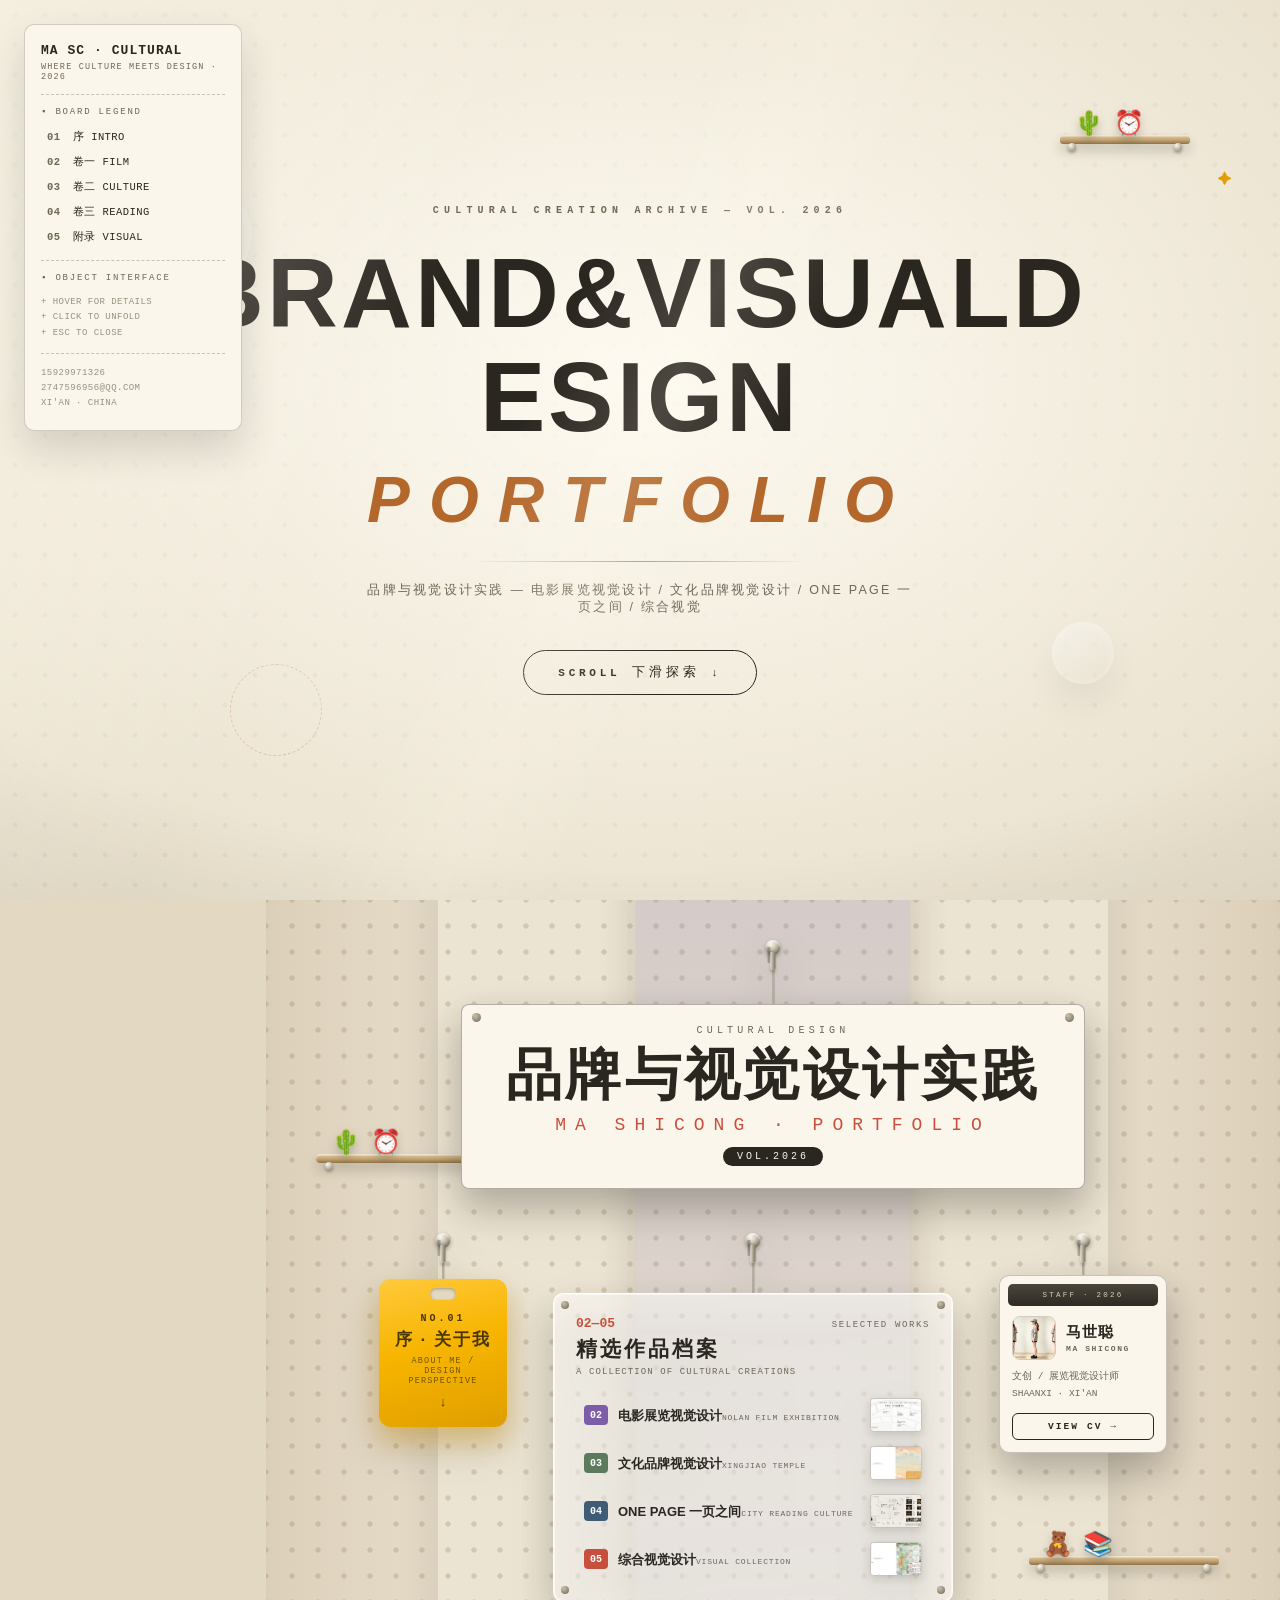
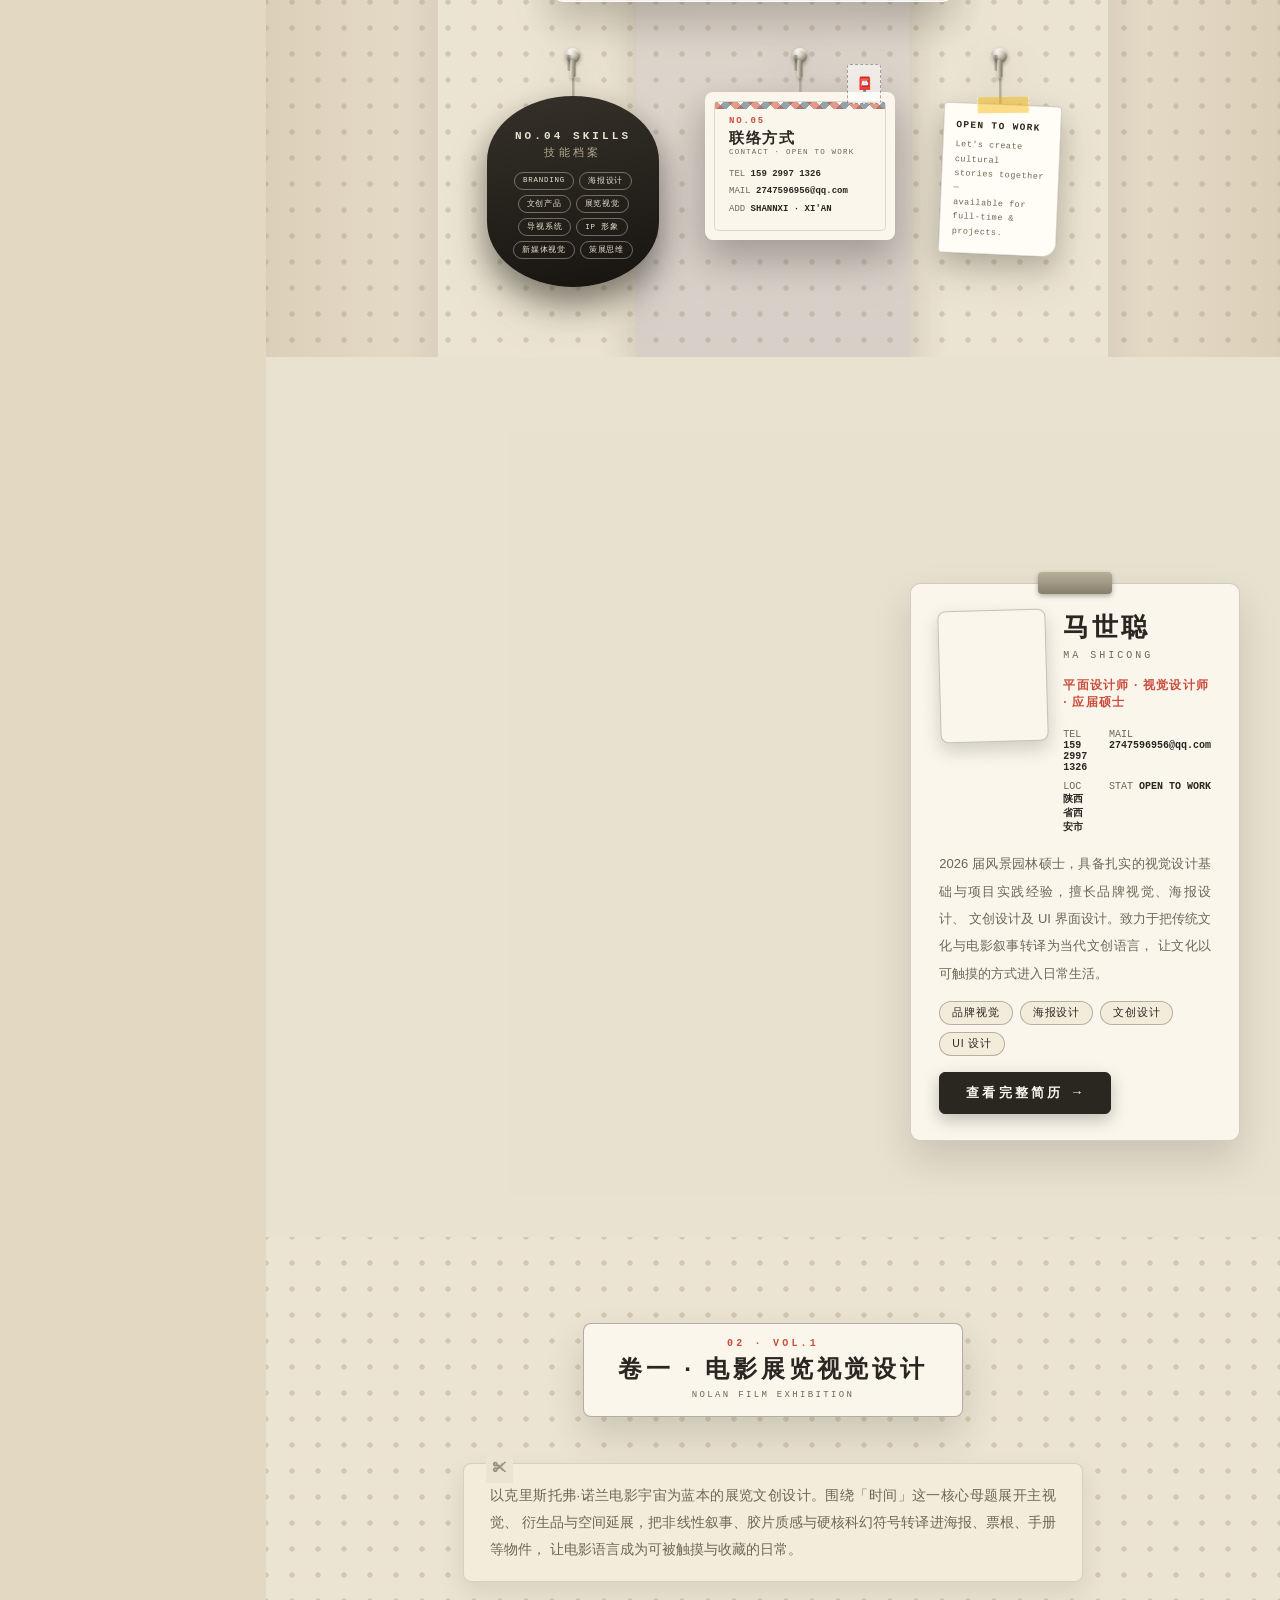
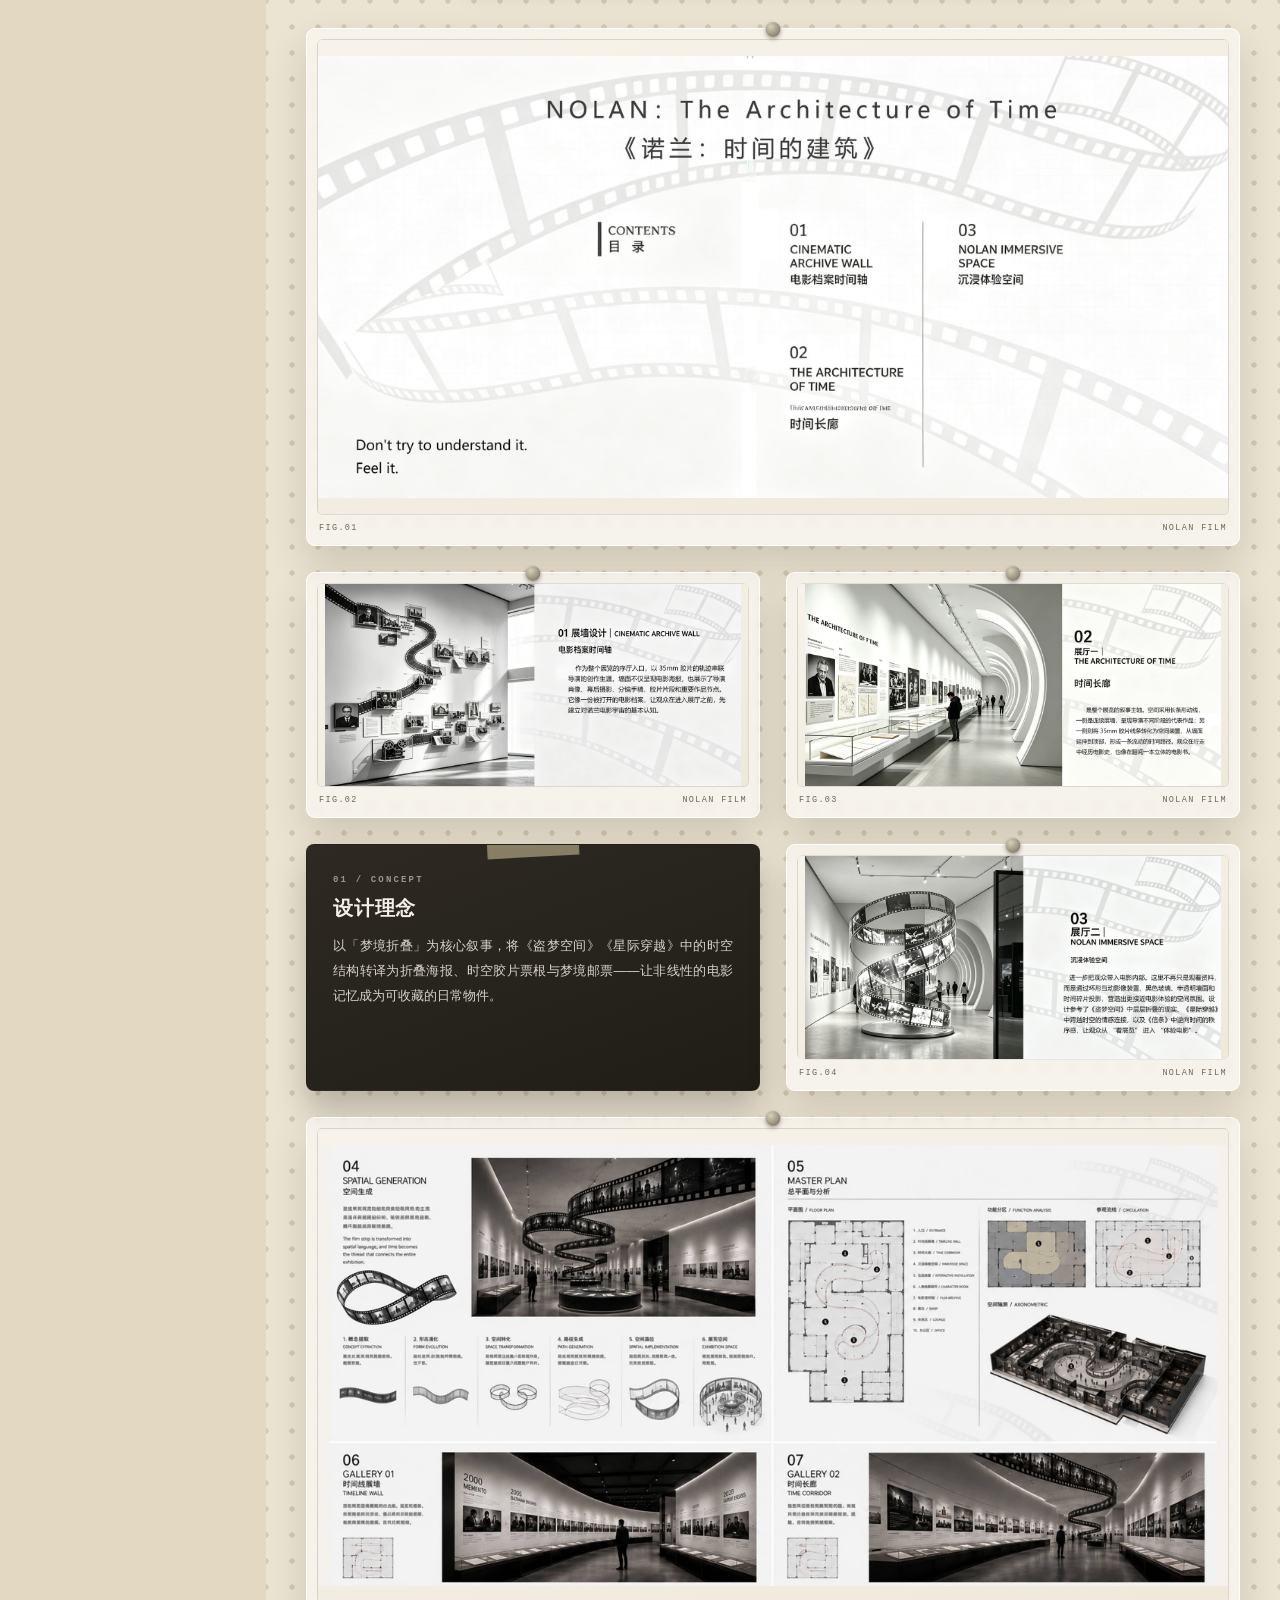
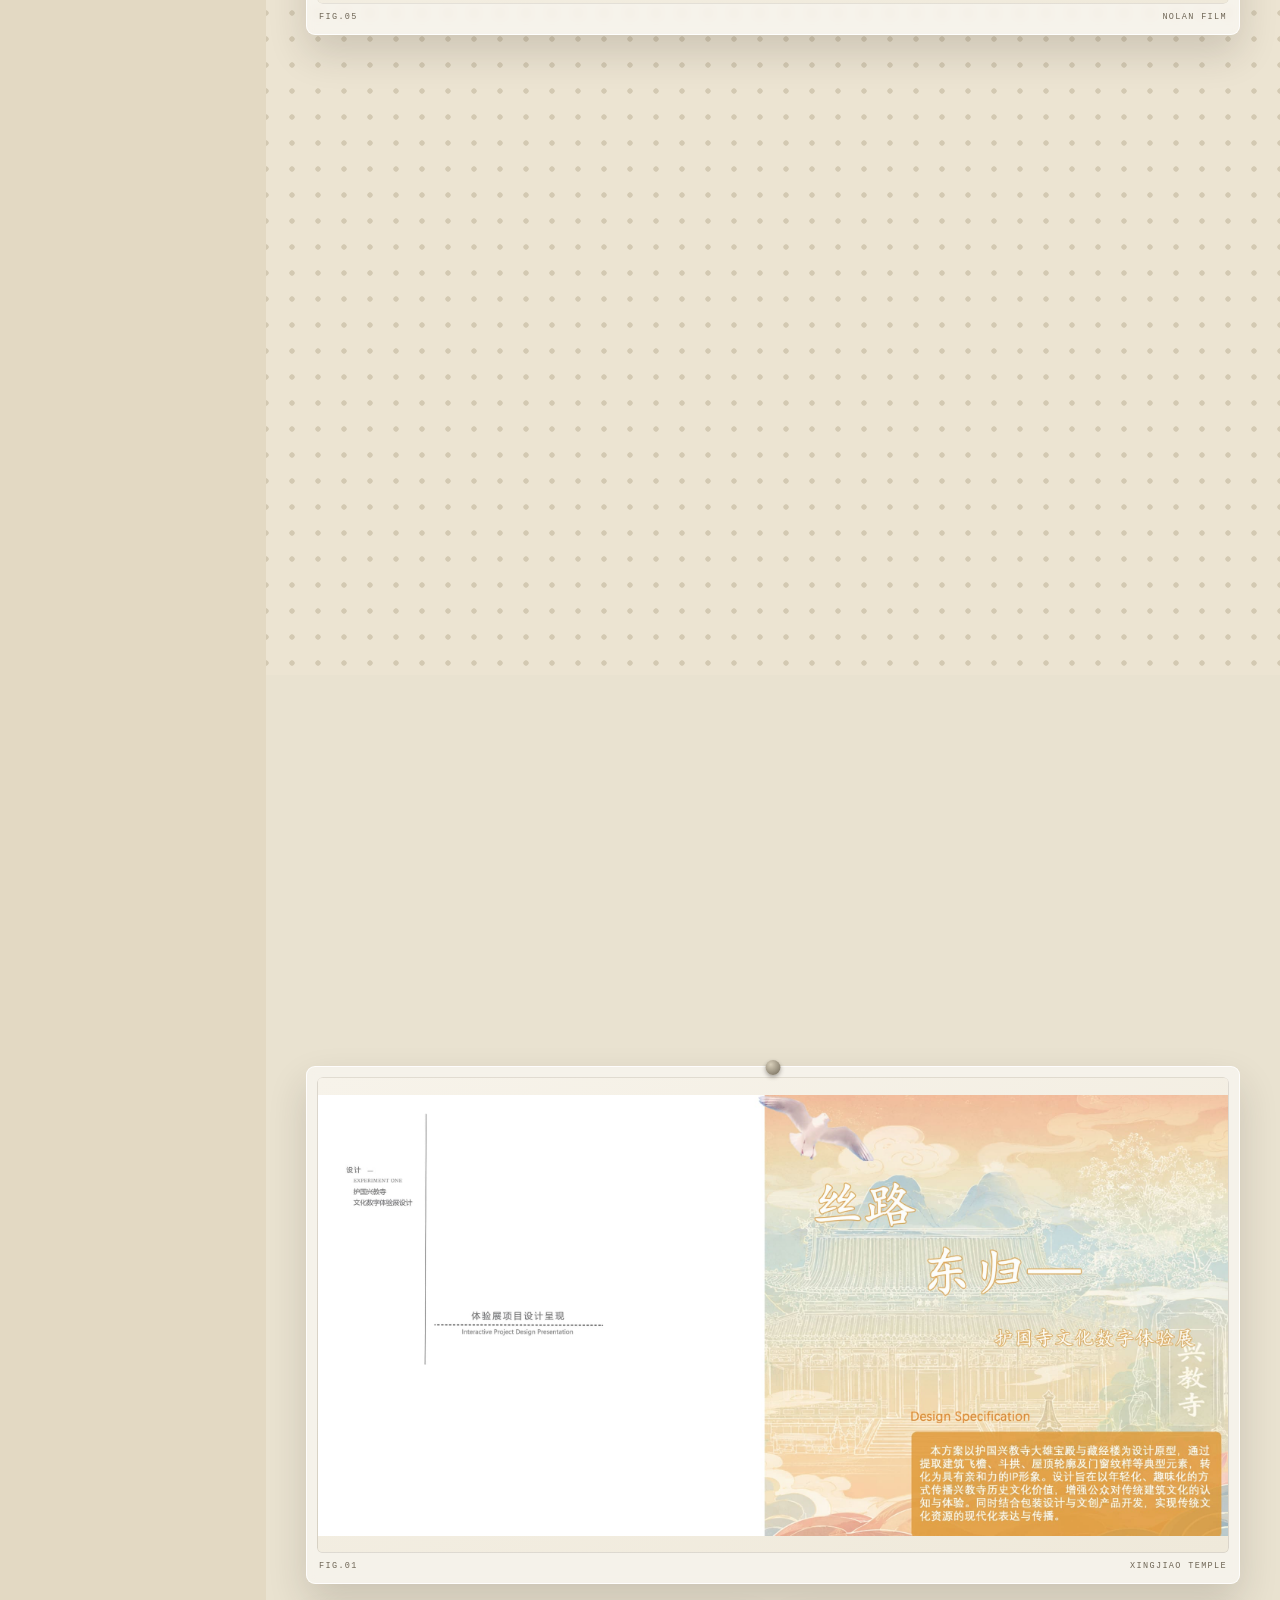
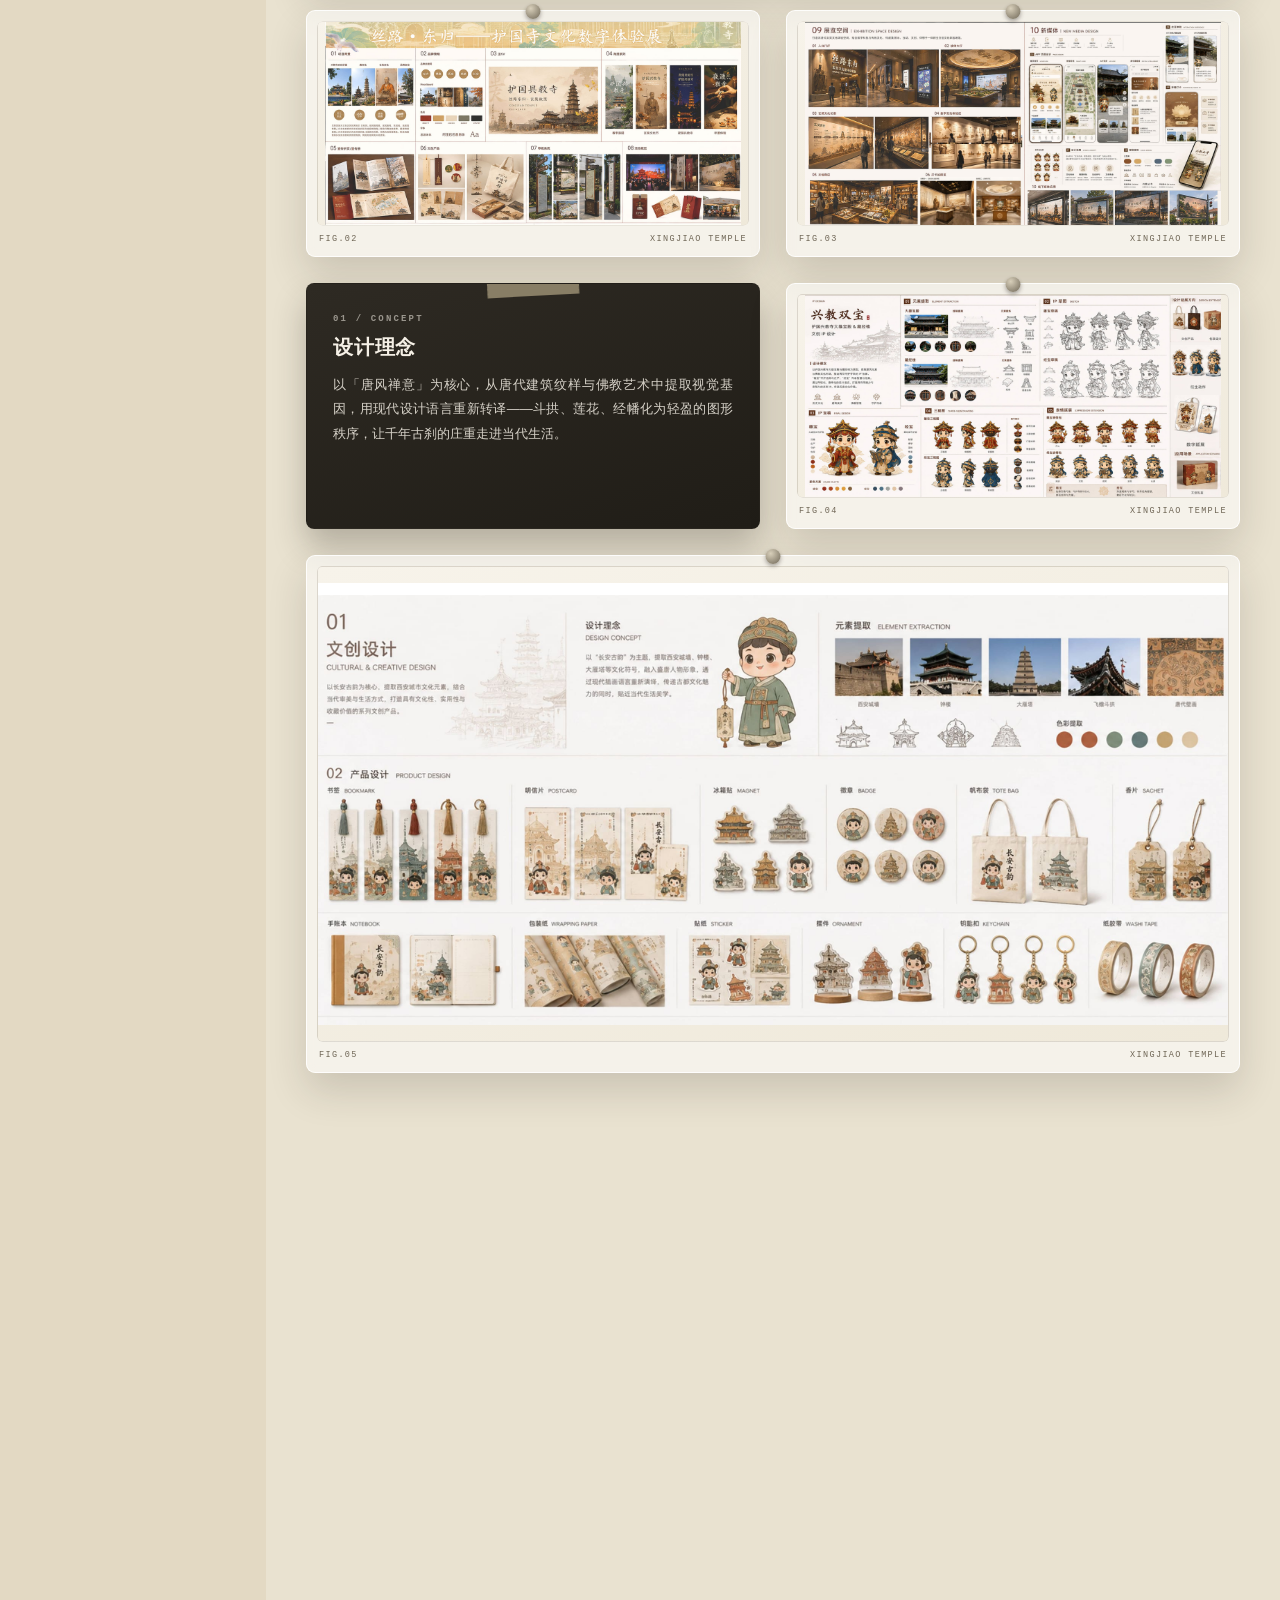
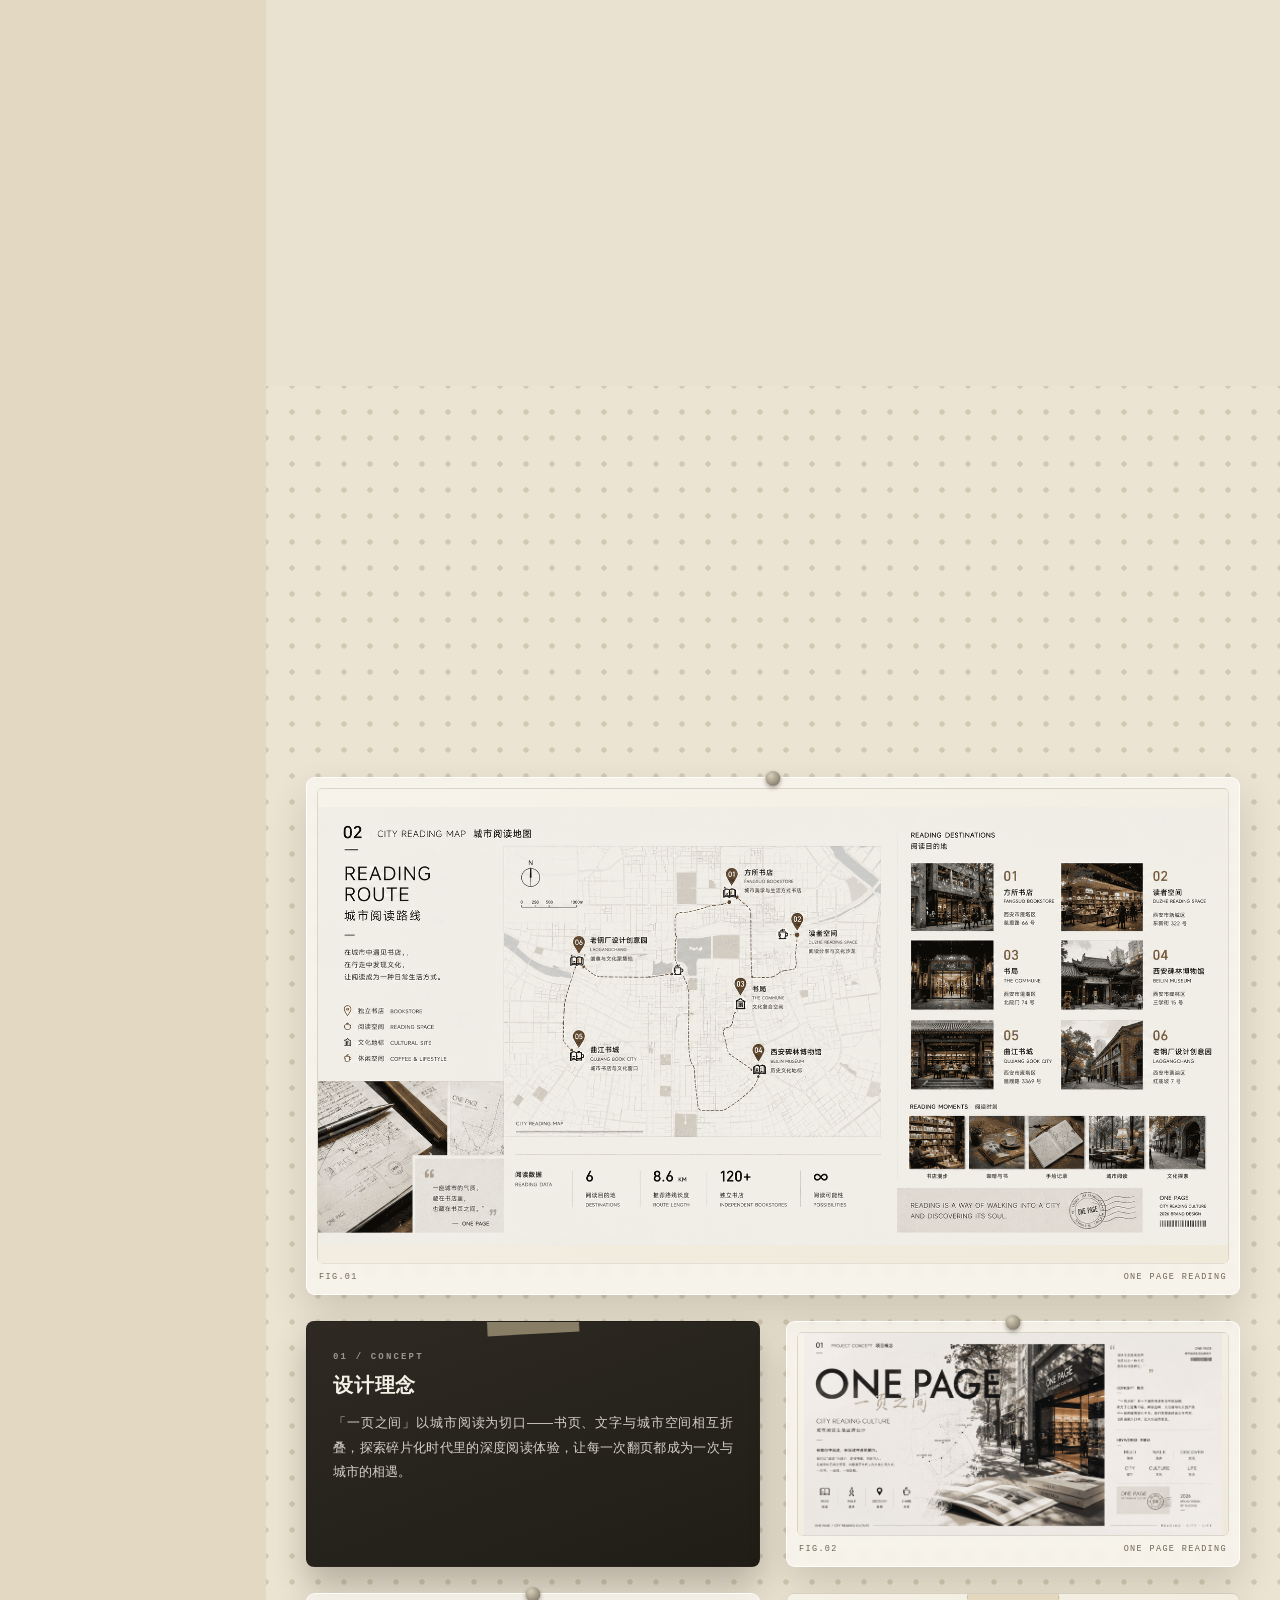
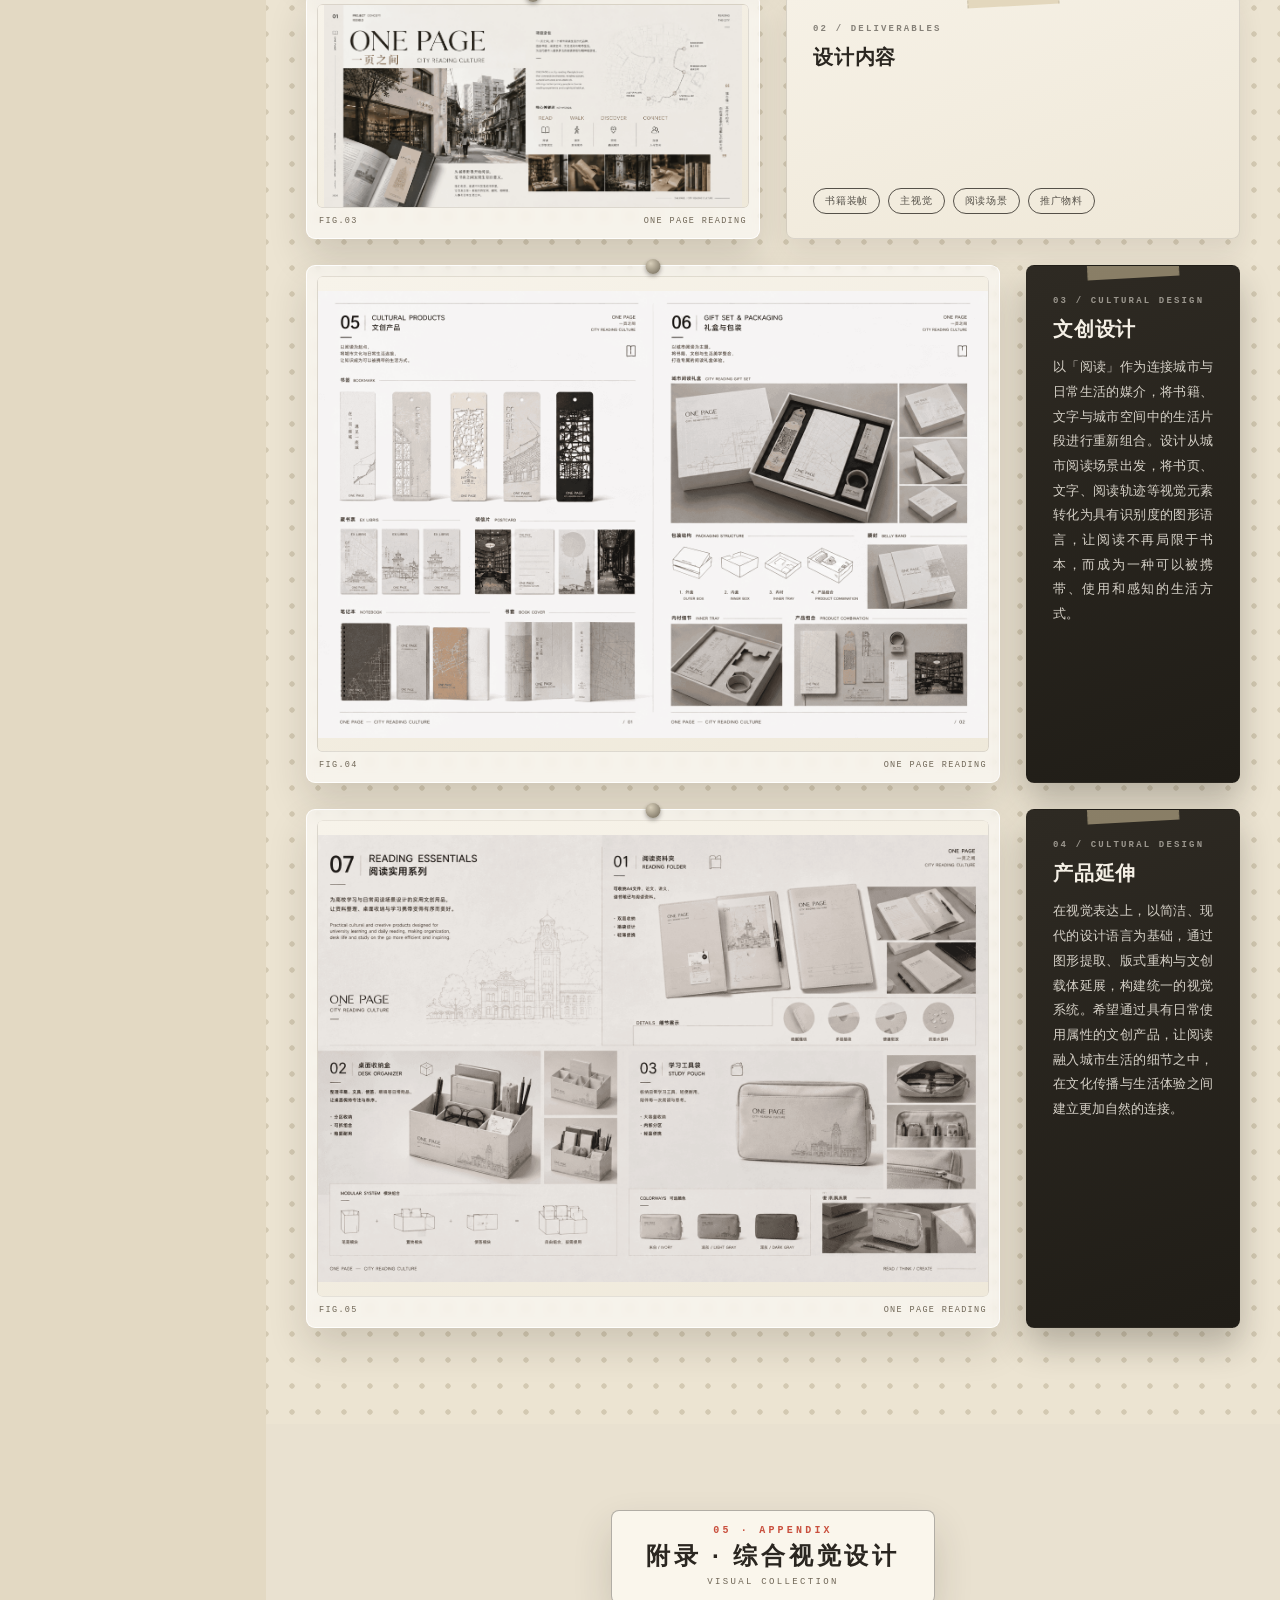
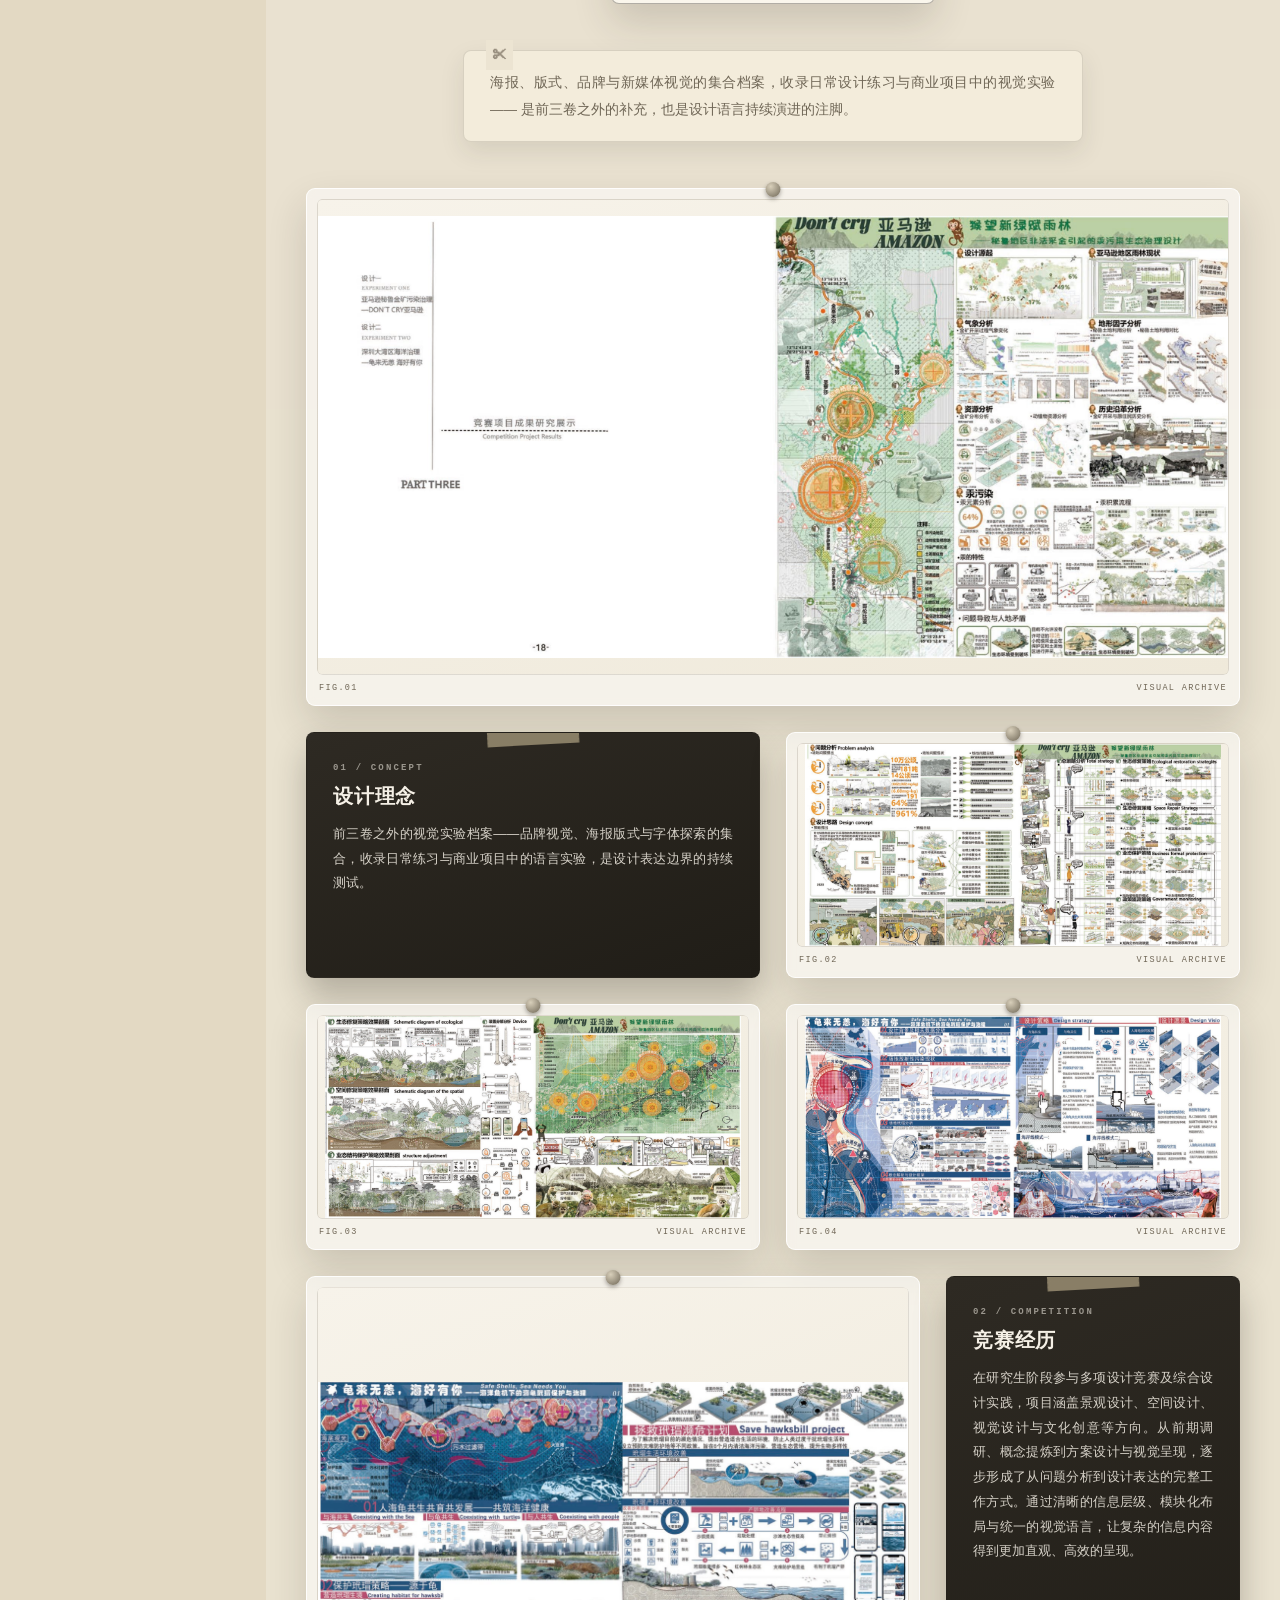
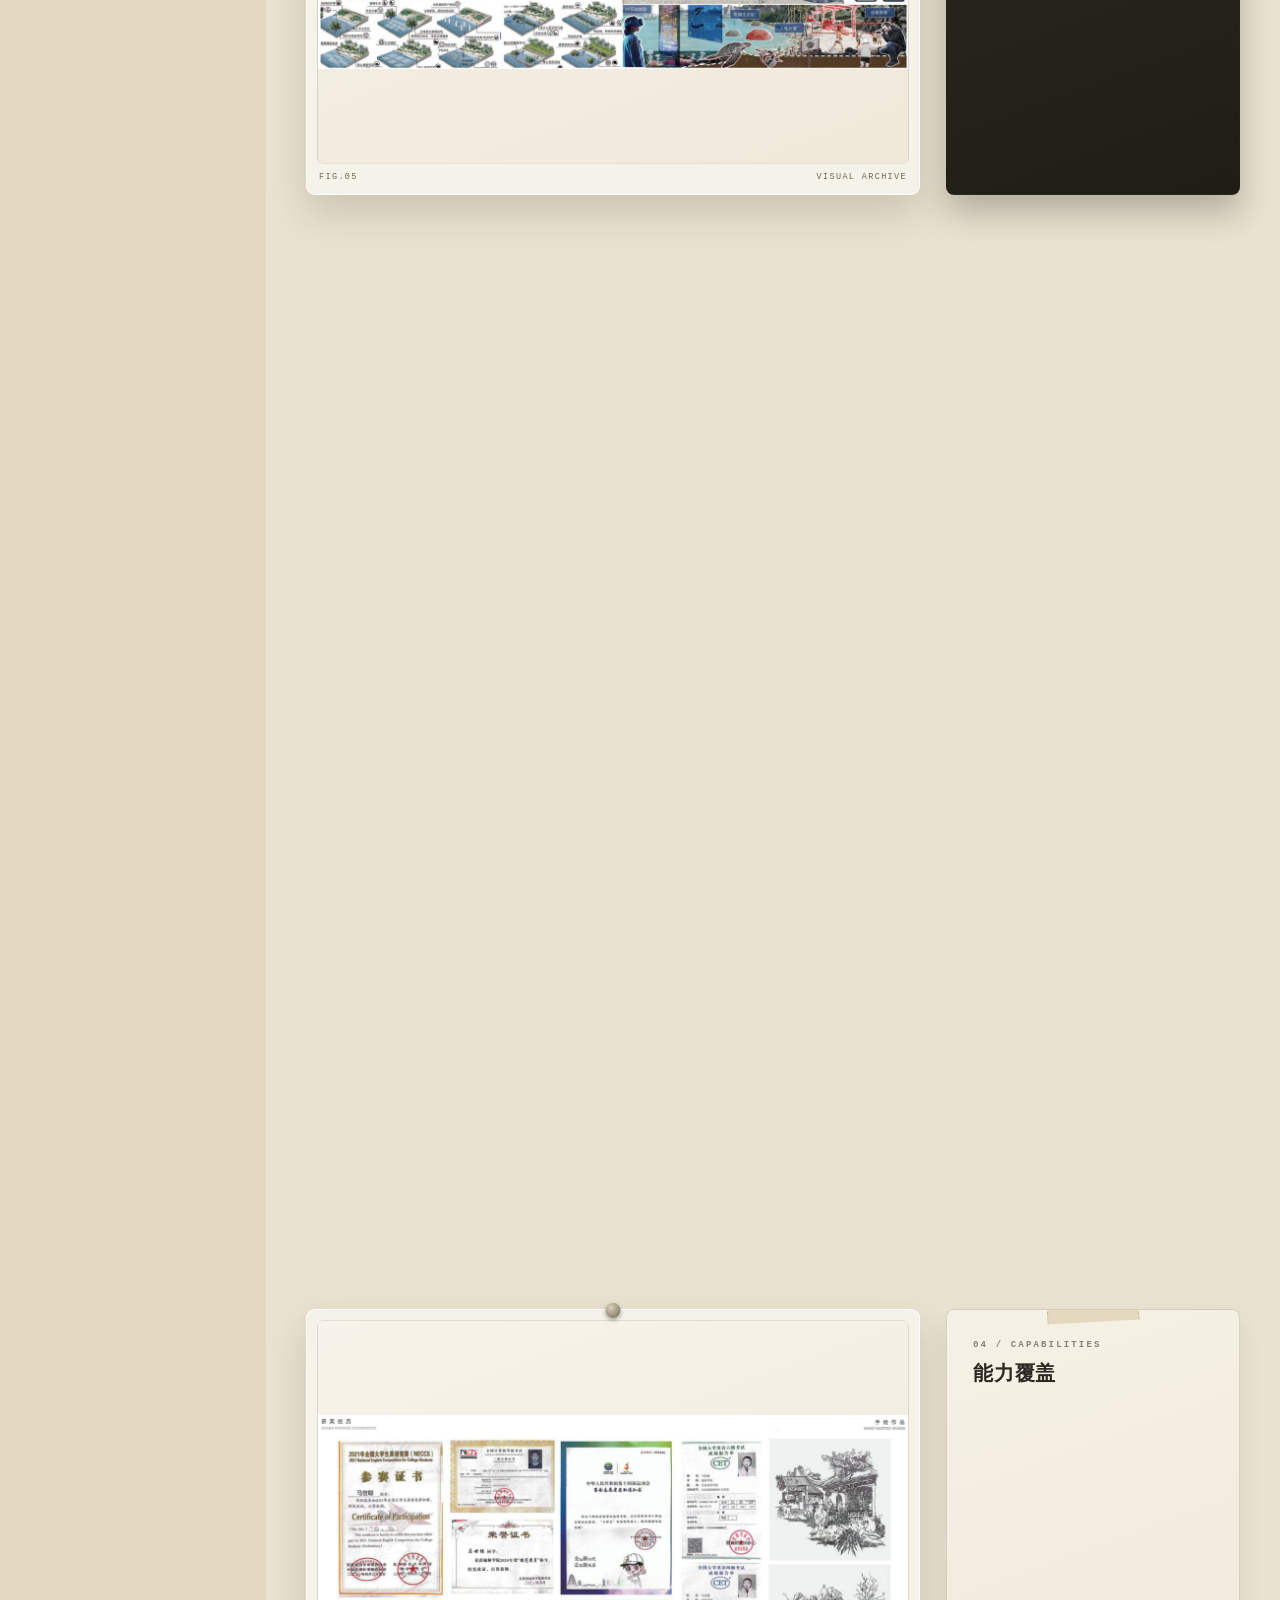
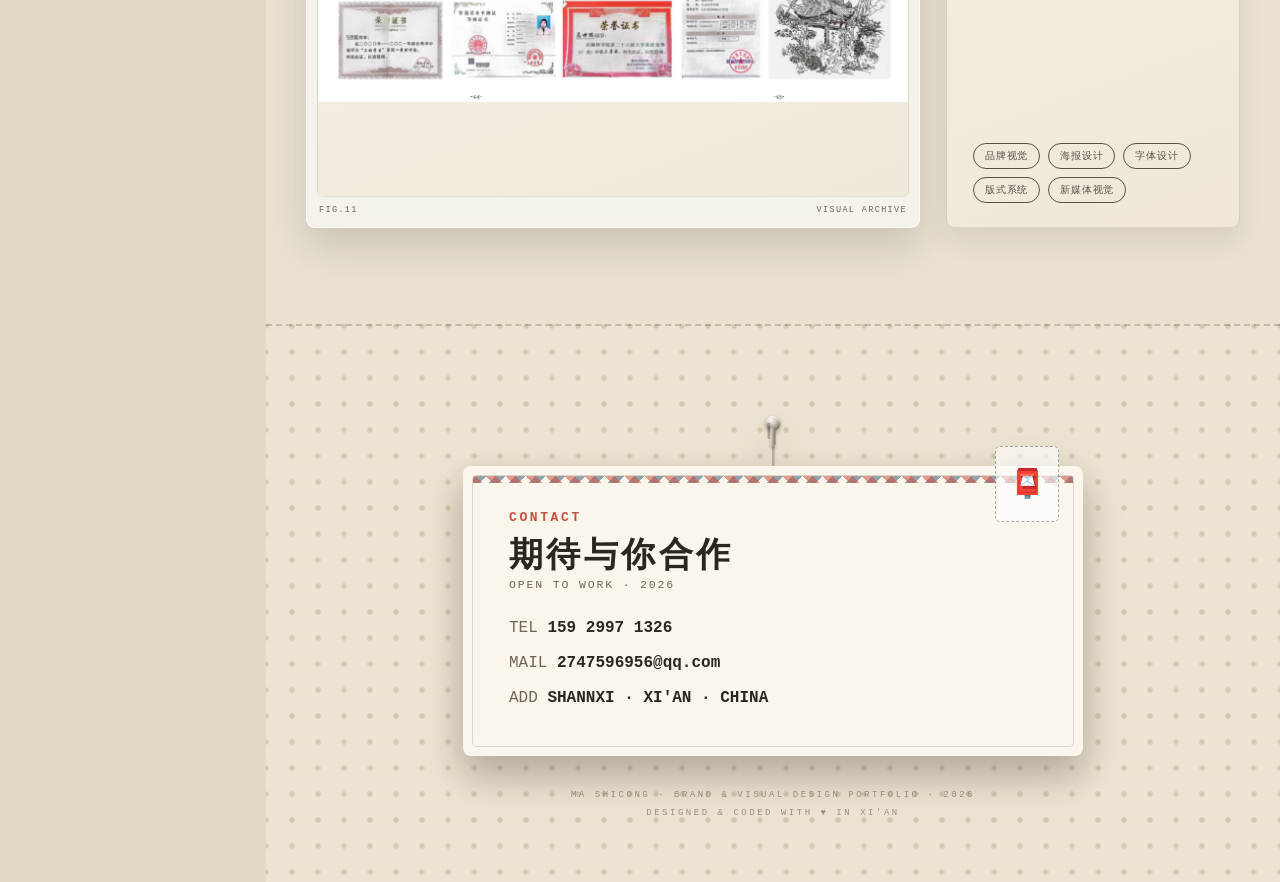
==== commit c9496a29: "deploy: mobile fix + compressed images" ====
--- a/index.html
+++ b/index.html
@@ -1 +1 @@
-<!DOCTYPE html><!--eSPfPD6qR_3Ce0OVV54K2--><html lang="zh-CN"><head><meta charSet="utf-8"/><meta name="viewport" content="width=device-width, initial-scale=1"/><link rel="preload" as="image" href="/works/film/film-01.jpg"/><link rel="preload" as="image" href="/works/culture/culture-cover.jpg"/><link rel="preload" as="image" href="/works/reading/reading-01.png"/><link rel="preload" as="image" href="/works/visual/visual-03.jpg"/><link rel="preload" as="image" href="/cute-character-cropped.jpg"/><link rel="preload" as="image" href="/works/about/portrait-cover.jpg"/><link rel="stylesheet" href="/_next/static/chunks/4154e1e14d16aa2d.css" data-precedence="next"/><link rel="preload" as="script" fetchPriority="low" href="/_next/static/chunks/c49d174f4f966385.js"/><script src="/_next/static/chunks/8295faf5c863fe53.js" async=""></script><script src="/_next/static/chunks/1923481c79ea851b.js" async=""></script><script src="/_next/static/chunks/02923749981b1a19.js" async=""></script><script src="/_next/static/chunks/turbopack-8f834f7015f49ed0.js" async=""></script><script src="/_next/static/chunks/268833786b937530.js" async=""></script><script src="/_next/static/chunks/f8f36408546f1f33.js" async=""></script><script src="/_next/static/chunks/d22f3b71aedb9a60.js" async=""></script><title>马世聪 · 文化创意设计实践 CULTURAL DESIGN 2026</title><meta name="description" content="文化创意设计作品集：序 INTRO / 卷一 FILM 诺兰电影展文创 / 卷二 CULTURE 兴教寺文化文创 / 卷三 READING 一页之间 / 附录 VISUAL 综合视觉设计"/><script src="/_next/static/chunks/a6dad97d9634a72d.js" noModule=""></script></head><body><div hidden=""><!--$--><!--/$--></div><main><section class="intro-cover" id="cover"><span class="orb orb-1" aria-hidden="true"></span><span class="orb orb-2" aria-hidden="true"></span><span class="orb-ring" aria-hidden="true"></span><div class="cover-frame"><div class="cover-kicker">CULTURAL CREATION ARCHIVE — VOL. 2026</div><h1 class="cover-name" aria-label="CULTURAL AND CREATIVE DESIGN PORTFOLIO"><span class="row row-1"><span class="ltr" style="--i:0.1s">C</span><span class="ltr" style="--i:0.14500000000000002s">U</span><span class="ltr" style="--i:0.19s">L</span><span class="ltr" style="--i:0.23500000000000001s">T</span><span class="ltr" style="--i:0.28s">U</span><span class="ltr" style="--i:0.32499999999999996s">R</span><span class="ltr" style="--i:0.37s">A</span><span class="ltr" style="--i:0.41500000000000004s">L</span><span class="ltr" style="--i:0.45999999999999996s"> </span><span class="ltr" style="--i:0.505s">A</span><span class="ltr" style="--i:0.5499999999999999s">N</span><span class="ltr" style="--i:0.595s">D</span><span class="ltr" style="--i:0.64s"> </span><span class="ltr" style="--i:0.6849999999999999s">C</span><span class="ltr" style="--i:0.73s">R</span><span class="ltr" style="--i:0.7749999999999999s">E</span><span class="ltr" style="--i:0.82s">A</span><span class="ltr" style="--i:0.865s">T</span><span class="ltr" style="--i:0.9099999999999999s">I</span><span class="ltr" style="--i:0.955s">V</span><span class="ltr" style="--i:0.9999999999999999s">E</span><span class="ltr" style="--i:1.045s"> </span><span class="ltr" style="--i:1.09s">D</span><span class="ltr" style="--i:1.135s">E</span><span class="ltr" style="--i:1.1800000000000002s">S</span><span class="ltr" style="--i:1.225s">I</span><span class="ltr" style="--i:1.27s">G</span><span class="ltr" style="--i:1.315s">N</span></span><span class="row row-3 accent"><span class="ltr" style="--i:1.36s">P</span><span class="ltr" style="--i:1.405s">O</span><span class="ltr" style="--i:1.45s">R</span><span class="ltr" style="--i:1.495s">T</span><span class="ltr" style="--i:1.54s">F</span><span class="ltr" style="--i:1.585s">O</span><span class="ltr" style="--i:1.6300000000000001s">L</span><span class="ltr" style="--i:1.675s">I</span><span class="ltr" style="--i:1.72s">O</span></span></h1><div class="cover-line"></div><div class="cover-sub">文化创意设计实践 — 诺兰影展文创 / 兴教寺文化文创 / ONE PAGE 一页之间 / 综合视觉</div><button class="enter-btn" type="button">SCROLL <span class="cn">下滑探索</span> <span class="arr">↓</span></button></div><div class="wood-shelf shelf-c" aria-hidden="true"><span class="shelf-item">🌵</span><span class="shelf-item">⏰</span></div><div class="scroll-hint"><span class="mouse"><i></i></span>SCROLL DOWN</div></section><aside class="legend-panel"><div class="legend-brand">MA SC · CULTURAL</div><div class="legend-sub">WHERE CULTURE MEETS DESIGN · 2026</div><hr class="legend-divider"/><div class="legend-title">▪ BOARD LEGEND</div><ul class="legend-list"><li><span class="no">01</span><span>序<!-- --> <!-- -->INTRO</span></li><li><span class="no">02</span><span>卷一<!-- --> <!-- -->FILM</span></li><li><span class="no">03</span><span>卷二<!-- --> <!-- -->CULTURE</span></li><li><span class="no">04</span><span>卷三<!-- --> <!-- -->READING</span></li><li><span class="no">05</span><span>附录<!-- --> <!-- -->VISUAL</span></li></ul><hr class="legend-divider"/><div class="legend-title">▪ OBJECT INTERFACE</div><div class="legend-foot">+ HOVER FOR DETAILS<br/>+ CLICK TO UNFOLD<br/>+ ESC TO CLOSE</div><hr class="legend-divider"/><div class="legend-foot">15929971326<br/>2747596956@QQ.COM<br/>XI&#x27;AN · CHINA</div></aside><div class="board-main"><section class="hero pegboard"><div class="board-panels" aria-hidden="true"><span class="bp bp-l"></span><span class="bp bp-m"></span><span class="bp bp-r"></span></div><div class="wood-shelf shelf-a" aria-hidden="true"><span class="shelf-item">🌵</span><span class="shelf-item">⏰</span></div><div class="wood-shelf shelf-b" aria-hidden="true"><span class="shelf-item">🧸</span><span class="shelf-item">📚</span></div><div class="hang-wrap hero-banner" style="--d:0s"><div class="hang-swing"><div class="hang-hook"></div><div class="hang-string" style="height:34px"></div><div class="banner-board"><div class="banner-kicker">CULTURAL DESIGN</div><h1 class="banner-title">文化创意设计实践<span class="en">MA SHICONG · PORTFOLIO</span></h1><span class="banner-year">VOL.2026</span></div></div></div><div class="hero-rig"><div class="hang-wrap " style="--d:0.4s"><div class="hang-swing"><div class="hang-hook"></div><div class="hang-string" style="height:16px"></div><button class="hang-card keytag"><div class="no">NO.01</div><div class="cn">序 · 关于我</div><div class="en">ABOUT ME / DESIGN PERSPECTIVE</div><span class="arrow">↓</span></button></div></div><div class="hang-wrap " style="--d:1.1s"><div class="hang-swing"><div class="hang-hook"></div><div class="hang-string" style="height:30px"></div><div class="acrylic-file"><span class="corner c-tl"></span><span class="corner c-tr"></span><span class="corner c-bl"></span><span class="corner c-br"></span><div class="file-head"><span class="no">02—05</span><span class="en">SELECTED WORKS</span></div><div class="file-title">精选作品档案</div><div class="file-sub">A COLLECTION OF CULTURAL CREATIONS</div><ul class="file-list"><li><span class="no" style="background:#7B5EA7">02</span><span class="t"><span class="cn">诺兰电影展文创</span><span class="en">FILM &amp; CULTURAL CREATION</span></span><img class="thumb" src="/works/film/film-01.jpg" alt="诺兰电影展文创" loading="eager" decoding="async"/></li><li><span class="no" style="background:#5C7A5E">03</span><span class="t"><span class="cn">兴教寺文化文创</span><span class="en">CULTURAL CREATION</span></span><img class="thumb" src="/works/culture/culture-cover.jpg" alt="兴教寺文化文创" loading="eager" decoding="async"/></li><li><span class="no" style="background:#3E5C76">04</span><span class="t"><span class="cn">ONE PAGE 一页之间</span><span class="en">CITY READING CULTURE</span></span><img class="thumb" src="/works/reading/reading-01.png" alt="ONE PAGE 一页之间" loading="eager" decoding="async"/></li><li><span class="no" style="background:#C94F3D">05</span><span class="t"><span class="cn">综合视觉设计</span><span class="en">VISUAL COLLECTION</span></span><img class="thumb" src="/works/visual/visual-03.jpg" alt="综合视觉设计" loading="eager" decoding="async"/></li></ul></div></div></div><div class="hang-wrap " style="--d:1.8s"><div class="hang-swing"><div class="hang-hook"></div><div class="hang-string" style="height:12px"></div><div class="hang-card id-card"><div class="strap"><span>STAFF · 2026</span></div><div class="id-row"><img class="id-avatar" src="/cute-character-cropped.jpg" alt="avatar" loading="eager" decoding="async"/><div><div class="id-name">马世聪<small>MA SHICONG</small></div></div></div><div class="id-meta">文创 / 展览视觉设计师<br/>SHAANXI · XI&#x27;AN</div><a class="id-cv" href="/resume">VIEW CV →</a></div></div></div><div class="hang-wrap " style="--d:0.8s"><div class="hang-swing"><div class="hang-hook"></div><div class="hang-string" style="height:18px"></div><div class="hang-card skills-oval"><div class="head">NO.04 SKILLS</div><div class="head-cn">技能档案</div><div class="skill-chips"><span>BRANDING</span><span>海报设计</span><span>文创产品</span><span>展览视觉</span><span>导视系统</span><span>IP 形象</span><span>新媒体视觉</span><span>策展思维</span></div></div></div></div><div class="hang-wrap " style="--d:1.4s"><div class="hang-swing"><div class="hang-hook"></div><div class="hang-string" style="height:14px"></div><div class="hang-card envelope"><span class="env-stamp">📮</span><div class="envelope-inner"><div class="no">NO.05</div><div class="cn">联络方式</div><div class="en">CONTACT · OPEN TO WORK</div><div class="env-lines">TEL <b>159 2997 1326</b><br/>MAIL <b>2747596956@qq.com</b><br/>ADD <b>SHANNXI · XI&#x27;AN</b></div></div></div></div></div><div class="hang-wrap " style="--d:2.2s"><div class="hang-swing"><div class="hang-hook"></div><div class="hang-string" style="height:26px"></div><div class="note-tag hang-card"><span class="tape"></span><b>OPEN TO WORK</b>Let&#x27;s create cultural<br/>stories together —<br/>available for<br/>full-time &amp; projects.</div></div></div></div><div class="scroll-hint">▼ SCROLL TO EXPLORE ▼</div></section><section id="intro" class="section pegboard"><div class="section-inner"><div class="sec-head reveal"><div class="sec-tag"><div class="no">01 · INTRO</div><div class="cn">序 · 关于我</div><div class="en">DESIGN PERSPECTIVE</div></div></div><div class="intro-grid"><div class="intro-video-card reveal"><div class="cap"><span>▪ DESIGN REEL</span><span>2026 / LOOP</span></div><div class="video-frame"><video src="/portfolio-video2.mp4" poster="/cute-character-cropped.jpg" loop="" playsInline="" preload="metadata" muted=""></video><button class="video-overlay"><span class="icon"><svg width="20" height="20" viewBox="0 0 20 20"><path d="M5 3.5v13l11-6.5-11-6.5z" fill="#fff"></path></svg></span><span class="txt">CLICK TO PLAY</span><span class="sub">点击播放 · 设计影像</span></button></div></div><div class="about-card reveal"><span class="clip"></span><div class="resume-head"><img class="resume-photo" src="/works/about/portrait-cover.jpg" alt="马世聪" loading="eager" decoding="async"/><div class="resume-head-main"><div class="name">马世聪</div><div class="name-en">MA SHICONG</div><div class="resume-title">平面设计师 · 视觉设计师 · 应届硕士</div><div class="about-facts"><span>TEL <b>159 2997 1326</b></span><span>MAIL <b>2747596956@qq.com</b></span><span>LOC <b>陕西省西安市</b></span><span>STAT <b>OPEN TO WORK</b></span></div></div></div><p class="resume-intro">2026 届风景园林硕士，具备扎实的视觉设计基础与项目实践经验，擅长品牌视觉、海报设计、 文创设计及 UI 界面设计。致力于把传统文化与电影叙事转译为当代文创语言， 让文化以可触摸的方式进入日常生活。</p><div class="cover-chips"><span>品牌视觉</span><span>海报设计</span><span>文创设计</span><span>UI 设计</span></div><a class="resume-jump" href="/resume">查看完整简历 <span class="arr">→</span></a></div></div></div></section><section id="film" class="section pegboard"><div class="section-inner"><div class="sec-head reveal"><div class="sec-tag"><div class="no">02 · VOL.1</div><div class="cn">卷一 · 诺兰电影展文创</div><div class="en">FILM &amp; CULTURAL CREATION</div></div></div><p class="sec-desc reveal">以克里斯托弗·诺兰电影宇宙为蓝本的展览文创设计。围绕「时间」这一核心母题展开主视觉、 衍生品与空间延展，把非线性叙事、胶片质感与硬核科幻符号转译进海报、票根、手册等物件， 让电影语言成为可被触摸与收藏的日常。</p><div class="gallery bento film"><figure class="photo-frame hang-wrap reveal span-6x4 fill-contain" style="--d:0s"><span class="frame-pin"></span><img src="/works/film/film-01.jpg" alt="NOLAN FILM 01" loading="lazy"/><figcaption class="fig"><span>FIG.<!-- -->01</span><span>NOLAN FILM</span></figcaption></figure><figure class="photo-frame hang-wrap reveal span-3x2 fill-contain" style="--d:0.7s"><span class="frame-pin"></span><img src="/works/film/film-02.jpg" alt="NOLAN FILM 02" loading="lazy"/><figcaption class="fig"><span>FIG.<!-- -->02</span><span>NOLAN FILM</span></figcaption></figure><figure class="photo-frame hang-wrap reveal span-3x2 fill-contain" style="--d:1.4s"><span class="frame-pin"></span><img src="/works/film/film-03.jpg" alt="NOLAN FILM 03" loading="lazy"/><figcaption class="fig"><span>FIG.<!-- -->03</span><span>NOLAN FILM</span></figcaption></figure><div class="note-card reveal dark span-3x2"><span class="note-tape"></span><div class="note-k">01 / CONCEPT</div><div class="note-cn">设计理念</div><p>以「梦境折叠」为核心叙事，将《盗梦空间》《星际穿越》中的时空结构转译为折叠海报、时空胶片票根与梦境邮票——让非线性的电影记忆成为可收藏的日常物件。</p></div><figure class="photo-frame hang-wrap reveal span-3x2 fill-contain" style="--d:0s"><span class="frame-pin"></span><img src="/works/film/film-04.jpg" alt="NOLAN FILM 04" loading="lazy"/><figcaption class="fig"><span>FIG.<!-- -->04</span><span>NOLAN FILM</span></figcaption></figure><figure class="photo-frame hang-wrap reveal span-6x4 fill-contain" style="--d:0.7s"><span class="frame-pin"></span><img src="/works/film/film-05.jpg" alt="NOLAN FILM 05" loading="lazy"/><figcaption class="fig"><span>FIG.<!-- -->05</span><span>NOLAN FILM</span></figcaption></figure><figure class="photo-frame hang-wrap reveal span-3x2 fill-contain" style="--d:1.4s"><span class="frame-pin"></span><img src="/works/film/film-06.png" alt="NOLAN FILM 06" loading="lazy"/><figcaption class="fig"><span>FIG.<!-- -->06</span><span>NOLAN FILM</span></figcaption></figure><figure class="photo-frame hang-wrap reveal span-3x2 fill-contain" style="--d:0s"><span class="frame-pin"></span><img src="/works/film/film-07.png" alt="NOLAN FILM 07" loading="lazy"/><figcaption class="fig"><span>FIG.<!-- -->07</span><span>NOLAN FILM</span></figcaption></figure><figure class="photo-frame hang-wrap reveal span-3x2 fill-contain" style="--d:0.7s"><span class="frame-pin"></span><img src="/works/film/film-08.png" alt="NOLAN FILM 08" loading="lazy"/><figcaption class="fig"><span>FIG.<!-- -->08</span><span>NOLAN FILM</span></figcaption></figure><div class="note-card reveal paper span-3x2"><span class="note-tape"></span><div class="note-k">02 / DELIVERABLES</div><div class="note-cn">设计内容</div><div class="note-tags"><span>主视觉海报</span><span>系列文创</span><span>票根手册</span><span>包装系统</span><span>展览导视</span></div></div></div></div></section><section id="culture" class="section pegboard"><div class="section-inner"><div class="sec-head reveal"><div class="sec-tag"><div class="no">03 · VOL.2</div><div class="cn">卷二 · 兴教寺文化文创</div><div class="en">CULTURAL CREATION</div></div></div><p class="sec-desc reveal">以唐代兴教寺文化遗产为核心，从古建形制、传统纹样与佛教艺术中提取设计元素， 完成文创产品、展会视觉与品牌物料的系统设计。让千年古刹的庄重与静谧， 以轻盈、现代的方式进入当代生活场景。</p><div class="gallery bento culture"><figure class="photo-frame hang-wrap reveal span-6x4 fill-contain" style="--d:0s"><span class="frame-pin"></span><img src="/works/culture/culture-cover.jpg" alt="XINGJIAO TEMPLE 01" loading="lazy"/><figcaption class="fig"><span>FIG.<!-- -->01</span><span>XINGJIAO TEMPLE</span></figcaption></figure><figure class="photo-frame hang-wrap reveal span-3x2 fill-contain" style="--d:0.7s"><span class="frame-pin"></span><img src="/works/culture/culture-fair-01.jpg" alt="XINGJIAO TEMPLE 02" loading="lazy"/><figcaption class="fig"><span>FIG.<!-- -->02</span><span>XINGJIAO TEMPLE</span></figcaption></figure><figure class="photo-frame hang-wrap reveal span-3x2 fill-contain" style="--d:1.4s"><span class="frame-pin"></span><img src="/works/culture/culture-fair-02.jpg" alt="XINGJIAO TEMPLE 03" loading="lazy"/><figcaption class="fig"><span>FIG.<!-- -->03</span><span>XINGJIAO TEMPLE</span></figcaption></figure><div class="note-card reveal dark span-3x2"><span class="note-tape"></span><div class="note-k">01 / CONCEPT</div><div class="note-cn">设计理念</div><p>以「唐风禅意」为核心，从唐代建筑纹样与佛教艺术中提取视觉基因，用现代设计语言重新转译——斗拱、莲花、经幡化为轻盈的图形秩序，让千年古刹的庄重走进当代生活。</p></div><figure class="photo-frame hang-wrap reveal span-3x2 fill-contain" style="--d:0s"><span class="frame-pin"></span><img src="/works/culture/culture-new-03.jpg" alt="XINGJIAO TEMPLE 04" loading="lazy"/><figcaption class="fig"><span>FIG.<!-- -->04</span><span>XINGJIAO TEMPLE</span></figcaption></figure><figure class="photo-frame hang-wrap reveal span-6x4 fill-contain" style="--d:0.7s"><span class="frame-pin"></span><img src="/works/culture/culture-new-01.jpg" alt="XINGJIAO TEMPLE 05" loading="lazy"/><figcaption class="fig"><span>FIG.<!-- -->05</span><span>XINGJIAO TEMPLE</span></figcaption></figure><figure class="photo-frame hang-wrap reveal span-6x4 fill-contain" style="--d:1.4s"><span class="frame-pin"></span><img src="/works/culture/culture-new-02.jpg" alt="XINGJIAO TEMPLE 06" loading="lazy"/><figcaption class="fig"><span>FIG.<!-- -->06</span><span>XINGJIAO TEMPLE</span></figcaption></figure><div class="note-card reveal paper span-6x2"><span class="note-tape"></span><div class="note-k">02 / DELIVERABLES</div><div class="note-cn">设计内容</div><div class="note-tags"><span>文创产品</span><span>香囊包装</span><span>字体设计</span><span>展会视觉</span><span>导视物料</span></div></div></div></div></section><section id="reading" class="section pegboard"><div class="section-inner"><div class="sec-head reveal"><div class="sec-tag"><div class="no">04 · VOL.3</div><div class="cn">卷三 · ONE PAGE 一页之间</div><div class="en">CITY READING CULTURE</div></div></div><p class="sec-desc reveal">「一页之间」城市阅读文化企划——以书为媒介连接城市与人群， 通过书籍视觉、阅读场景与推广物料的设计，探索碎片化时代里的深度阅读体验， 让每一次翻页都成为一次城市文化的相遇。</p><div class="gallery bento reading"><figure class="photo-frame hang-wrap reveal span-12x4 fill-contain" style="--d:0s"><span class="frame-pin"></span><img src="/works/reading/reading-01.png" alt="ONE PAGE READING 01" loading="lazy"/><figcaption class="fig"><span>FIG.<!-- -->01</span><span>ONE PAGE READING</span></figcaption></figure><div class="note-card reveal dark span-6x2"><span class="note-tape"></span><div class="note-k">01 / CONCEPT</div><div class="note-cn">设计理念</div><p>「一页之间」以城市阅读为切口——书页、文字与城市空间相互折叠，探索碎片化时代里的深度阅读体验，让每一次翻页都成为一次与城市的相遇。</p></div><figure class="photo-frame hang-wrap reveal span-6x2 fill-contain" style="--d:0.7s"><span class="frame-pin"></span><img src="/works/reading/reading-02.png" alt="ONE PAGE READING 02" loading="lazy"/><figcaption class="fig"><span>FIG.<!-- -->02</span><span>ONE PAGE READING</span></figcaption></figure><figure class="photo-frame hang-wrap reveal span-6x2 fill-contain" style="--d:1.4s"><span class="frame-pin"></span><img src="/works/reading/reading-03.png" alt="ONE PAGE READING 03" loading="lazy"/><figcaption class="fig"><span>FIG.<!-- -->03</span><span>ONE PAGE READING</span></figcaption></figure><div class="note-card reveal paper span-6x2"><span class="note-tape"></span><div class="note-k">02 / DELIVERABLES</div><div class="note-cn">设计内容</div><div class="note-tags"><span>书籍装帧</span><span>主视觉</span><span>阅读场景</span><span>推广物料</span></div></div><figure class="photo-frame hang-wrap reveal span-9x4 fill-contain" style="--d:0s"><span class="frame-pin"></span><img src="/works/reading/reading-04.png" alt="ONE PAGE READING 04" loading="lazy"/><figcaption class="fig"><span>FIG.<!-- -->04</span><span>ONE PAGE READING</span></figcaption></figure><div class="note-card reveal dark span-3x4"><span class="note-tape"></span><div class="note-k">03 / CULTURAL DESIGN</div><div class="note-cn">文创设计</div><p>以「阅读」作为连接城市与日常生活的媒介，将书籍、文字与城市空间中的生活片段进行重新组合。设计从城市阅读场景出发，将书页、文字、阅读轨迹等视觉元素转化为具有识别度的图形语言，让阅读不再局限于书本，而成为一种可以被携带、使用和感知的生活方式。</p></div><figure class="photo-frame hang-wrap reveal span-9x4 fill-contain" style="--d:0.7s"><span class="frame-pin"></span><img src="/works/reading/reading-05.png" alt="ONE PAGE READING 05" loading="lazy"/><figcaption class="fig"><span>FIG.<!-- -->05</span><span>ONE PAGE READING</span></figcaption></figure><div class="note-card reveal dark span-3x4"><span class="note-tape"></span><div class="note-k">04 / CULTURAL DESIGN</div><div class="note-cn">产品延伸</div><p>在视觉表达上，以简洁、现代的设计语言为基础，通过图形提取、版式重构与文创载体延展，构建统一的视觉系统。希望通过具有日常使用属性的文创产品，让阅读融入城市生活的细节之中，在文化传播与生活体验之间建立更加自然的连接。</p></div></div></div></section><section id="visual" class="section pegboard"><div class="section-inner"><div class="sec-head reveal"><div class="sec-tag"><div class="no">05 · APPENDIX</div><div class="cn">附录 · 综合视觉设计</div><div class="en">VISUAL COLLECTION</div></div></div><p class="sec-desc reveal">海报、版式、品牌与新媒体视觉的集合档案，收录日常设计练习与商业项目中的视觉实验—— 是前三卷之外的补充，也是设计语言持续演进的注脚。</p><div class="gallery bento visual"><figure class="photo-frame hang-wrap reveal span-6x4 fill-contain" style="--d:0s"><span class="frame-pin"></span><img src="/works/visual/visual-03.jpg" alt="VISUAL ARCHIVE 01" loading="lazy"/><figcaption class="fig"><span>FIG.<!-- -->01</span><span>VISUAL ARCHIVE</span></figcaption></figure><div class="note-card reveal dark span-3x2"><span class="note-tape"></span><div class="note-k">01 / CONCEPT</div><div class="note-cn">设计理念</div><p>前三卷之外的视觉实验档案——品牌视觉、海报版式与字体探索的集合，收录日常练习与商业项目中的语言实验，是设计表达边界的持续测试。</p></div><figure class="photo-frame hang-wrap reveal span-3x2 fill-contain" style="--d:0.7s"><span class="frame-pin"></span><img src="/works/visual/visual-04.jpg" alt="VISUAL ARCHIVE 02" loading="lazy"/><figcaption class="fig"><span>FIG.<!-- -->02</span><span>VISUAL ARCHIVE</span></figcaption></figure><figure class="photo-frame hang-wrap reveal span-3x2 fill-contain" style="--d:1.4s"><span class="frame-pin"></span><img src="/works/visual/visual-05.jpg" alt="VISUAL ARCHIVE 03" loading="lazy"/><figcaption class="fig"><span>FIG.<!-- -->03</span><span>VISUAL ARCHIVE</span></figcaption></figure><figure class="photo-frame hang-wrap reveal span-3x2 fill-contain" style="--d:0s"><span class="frame-pin"></span><img src="/works/visual/visual-06.jpg" alt="VISUAL ARCHIVE 04" loading="lazy"/><figcaption class="fig"><span>FIG.<!-- -->04</span><span>VISUAL ARCHIVE</span></figcaption></figure><figure class="photo-frame hang-wrap reveal span-4x4 fill-contain" style="--d:0.7s"><span class="frame-pin"></span><img src="/works/visual/visual-07.jpg" alt="VISUAL ARCHIVE 05" loading="lazy"/><figcaption class="fig"><span>FIG.<!-- -->05</span><span>VISUAL ARCHIVE</span></figcaption></figure><div class="note-card reveal dark span-2x4"><span class="note-tape"></span><div class="note-k">02 / COMPETITION</div><div class="note-cn">竞赛经历</div><p>在研究生阶段参与多项设计竞赛及综合设计实践，项目涵盖景观设计、空间设计、视觉设计与文化创意等方向。从前期调研、概念提炼到方案设计与视觉呈现，逐步形成了从问题分析到设计表达的完整工作方式。通过清晰的信息层级、模块化布局与统一的视觉语言，让复杂的信息内容得到更加直观、高效的呈现。</p></div><figure class="photo-frame hang-wrap reveal span-3x2 fill-contain" style="--d:1.4s"><span class="frame-pin"></span><img src="/works/visual/visual-08.jpg" alt="VISUAL ARCHIVE 06" loading="lazy"/><figcaption class="fig"><span>FIG.<!-- -->06</span><span>VISUAL ARCHIVE</span></figcaption></figure><figure class="photo-frame hang-wrap reveal span-3x2 fill-contain" style="--d:0s"><span class="frame-pin"></span><img src="/works/visual/visual-09.jpg" alt="VISUAL ARCHIVE 07" loading="lazy"/><figcaption class="fig"><span>FIG.<!-- -->07</span><span>VISUAL ARCHIVE</span></figcaption></figure><figure class="photo-frame hang-wrap reveal span-3x2 fill-contain" style="--d:0.7s"><span class="frame-pin"></span><img src="/works/visual/visual-14.jpg" alt="VISUAL ARCHIVE 08" loading="lazy"/><figcaption class="fig"><span>FIG.<!-- -->08</span><span>VISUAL ARCHIVE</span></figcaption></figure><figure class="photo-frame hang-wrap reveal span-3x2 fill-contain" style="--d:1.4s"><span class="frame-pin"></span><img src="/works/visual/visual-15.jpg" alt="VISUAL ARCHIVE 09" loading="lazy"/><figcaption class="fig"><span>FIG.<!-- -->09</span><span>VISUAL ARCHIVE</span></figcaption></figure><figure class="photo-frame hang-wrap reveal span-4x4 fill-contain" style="--d:0s"><span class="frame-pin"></span><img src="/works/visual/visual-17.jpg" alt="VISUAL ARCHIVE 10" loading="lazy"/><figcaption class="fig"><span>FIG.<!-- -->10</span><span>VISUAL ARCHIVE</span></figcaption></figure><div class="note-card reveal dark span-2x4"><span class="note-tape"></span><div class="note-k">03 / CULTURAL DESIGN</div><div class="note-cn">文创转化</div><p>通过跨专业的设计实践，逐渐建立起对品牌、空间、视觉与文化内容之间关系的理解，并将设计思考转化为具有完整逻辑和视觉表现力的作品。在视觉设计上注重功能性与审美性的平衡，从界面结构、字体、图标到色彩与组件进行统一规范，并结合实际产品场景进行页面优化。</p></div><figure class="photo-frame hang-wrap reveal span-4x4 fill-contain" style="--d:0.7s"><span class="frame-pin"></span><img src="/works/visual/visual-16.jpg" alt="VISUAL ARCHIVE 11" loading="lazy"/><figcaption class="fig"><span>FIG.<!-- -->11</span><span>VISUAL ARCHIVE</span></figcaption></figure><div class="note-card reveal paper span-2x4"><span class="note-tape"></span><div class="note-k">04 / CAPABILITIES</div><div class="note-cn">能力覆盖</div><div class="note-tags"><span>品牌视觉</span><span>海报设计</span><span>字体设计</span><span>版式系统</span><span>新媒体视觉</span></div></div></div></div></section><footer id="contact" class="footer pegboard"><div class="hang-wrap " style="--d:0.3s"><div class="hang-swing"><div class="hang-hook"></div><div class="hang-string" style="height:20px"></div><div class="hang-card envelope"><span class="env-stamp">📮</span><div class="envelope-inner"><div class="no">CONTACT</div><div class="cn">期待与你合作</div><div class="en">OPEN TO WORK · 2026</div><div class="env-lines">TEL <b>159 2997 1326</b><br/>MAIL <b>2747596956@qq.com</b><br/>ADD <b>SHANNXI · XI&#x27;AN · CHINA</b></div></div></div></div></div><div class="footer-meta">MA SHICONG · CULTURAL CREATION PORTFOLIO · 2026<br/>DESIGNED &amp; CODED WITH ♥ IN XI&#x27;AN</div></footer></div><div class="fx-beam" aria-hidden="true"></div><div class="fx-vignette" aria-hidden="true"></div></main><!--$--><!--/$--><script src="/_next/static/chunks/c49d174f4f966385.js" id="_R_" async=""></script><script>(self.__next_f=self.__next_f||[]).push([0])</script><script>self.__next_f.push([1,"1:\"$Sreact.fragment\"\n2:I[49712,[\"/_next/static/chunks/268833786b937530.js\",\"/_next/static/chunks/f8f36408546f1f33.js\"],\"default\"]\n3:I[72612,[\"/_next/static/chunks/268833786b937530.js\",\"/_next/static/chunks/f8f36408546f1f33.js\"],\"default\"]\n4:I[31299,[\"/_next/static/chunks/268833786b937530.js\",\"/_next/static/chunks/f8f36408546f1f33.js\"],\"ClientPageRoot\"]\n5:I[21140,[\"/_next/static/chunks/d22f3b71aedb9a60.js\"],\"default\"]\n8:I[46193,[\"/_next/static/chunks/268833786b937530.js\",\"/_next/static/chunks/f8f36408546f1f33.js\"],\"OutletBoundary\"]\n9:\"$Sreact.suspense\"\nb:I[46193,[\"/_next/static/chunks/268833786b937530.js\",\"/_next/static/chunks/f8f36408546f1f33.js\"],\"ViewportBoundary\"]\nd:I[46193,[\"/_next/static/chunks/268833786b937530.js\",\"/_next/static/chunks/f8f36408546f1f33.js\"],\"MetadataBoundary\"]\nf:I[145,[\"/_next/static/chunks/268833786b937530.js\",\"/_next/static/chunks/f8f36408546f1f33.js\"],\"default\"]\n:HL[\"/_next/static/chunks/4154e1e14d16aa2d.css\",\"style\"]\n"])</script><script>self.__next_f.push([1,"0:{\"P\":null,\"b\":\"eSPfPD6qR-3Ce0OVV54K2\",\"c\":[\"\",\"\"],\"q\":\"\",\"i\":false,\"f\":[[[\"\",{\"children\":[\"__PAGE__\",{}]},\"$undefined\",\"$undefined\",true],[[\"$\",\"$1\",\"c\",{\"children\":[[[\"$\",\"link\",\"0\",{\"rel\":\"stylesheet\",\"href\":\"/_next/static/chunks/4154e1e14d16aa2d.css\",\"precedence\":\"next\",\"crossOrigin\":\"$undefined\",\"nonce\":\"$undefined\"}]],[\"$\",\"html\",null,{\"lang\":\"zh-CN\",\"children\":[\"$\",\"body\",null,{\"children\":[\"$\",\"$L2\",null,{\"parallelRouterKey\":\"children\",\"error\":\"$undefined\",\"errorStyles\":\"$undefined\",\"errorScripts\":\"$undefined\",\"template\":[\"$\",\"$L3\",null,{}],\"templateStyles\":\"$undefined\",\"templateScripts\":\"$undefined\",\"notFound\":[[[\"$\",\"title\",null,{\"children\":\"404: This page could not be found.\"}],[\"$\",\"div\",null,{\"style\":{\"fontFamily\":\"system-ui,\\\"Segoe UI\\\",Roboto,Helvetica,Arial,sans-serif,\\\"Apple Color Emoji\\\",\\\"Segoe UI Emoji\\\"\",\"height\":\"100vh\",\"textAlign\":\"center\",\"display\":\"flex\",\"flexDirection\":\"column\",\"alignItems\":\"center\",\"justifyContent\":\"center\"},\"children\":[\"$\",\"div\",null,{\"children\":[[\"$\",\"style\",null,{\"dangerouslySetInnerHTML\":{\"__html\":\"body{color:#000;background:#fff;margin:0}.next-error-h1{border-right:1px solid rgba(0,0,0,.3)}@media (prefers-color-scheme:dark){body{color:#fff;background:#000}.next-error-h1{border-right:1px solid rgba(255,255,255,.3)}}\"}}],[\"$\",\"h1\",null,{\"className\":\"next-error-h1\",\"style\":{\"display\":\"inline-block\",\"margin\":\"0 20px 0 0\",\"padding\":\"0 23px 0 0\",\"fontSize\":24,\"fontWeight\":500,\"verticalAlign\":\"top\",\"lineHeight\":\"49px\"},\"children\":404}],[\"$\",\"div\",null,{\"style\":{\"display\":\"inline-block\"},\"children\":[\"$\",\"h2\",null,{\"style\":{\"fontSize\":14,\"fontWeight\":400,\"lineHeight\":\"49px\",\"margin\":0},\"children\":\"This page could not be found.\"}]}]]}]}]],[]],\"forbidden\":\"$undefined\",\"unauthorized\":\"$undefined\"}]}]}]]}],{\"children\":[[\"$\",\"$1\",\"c\",{\"children\":[[\"$\",\"$L4\",null,{\"Component\":\"$5\",\"serverProvidedParams\":{\"searchParams\":{},\"params\":{},\"promises\":[\"$@6\",\"$@7\"]}}],[[\"$\",\"script\",\"script-0\",{\"src\":\"/_next/static/chunks/d22f3b71aedb9a60.js\",\"async\":true,\"nonce\":\"$undefined\"}]],[\"$\",\"$L8\",null,{\"children\":[\"$\",\"$9\",null,{\"name\":\"Next.MetadataOutlet\",\"children\":\"$@a\"}]}]]}],{},null,false,false]},null,false,false],[\"$\",\"$1\",\"h\",{\"children\":[null,[\"$\",\"$Lb\",null,{\"children\":\"$@c\"}],[\"$\",\"div\",null,{\"hidden\":true,\"children\":[\"$\",\"$Ld\",null,{\"children\":[\"$\",\"$9\",null,{\"name\":\"Next.Metadata\",\"children\":\"$@e\"}]}]}],null]}],false]],\"m\":\"$undefined\",\"G\":[\"$f\",[]],\"S\":true}\n"])</script><script>self.__next_f.push([1,"6:{}\n7:\"$0:f:0:1:1:children:0:props:children:0:props:serverProvidedParams:params\"\n"])</script><script>self.__next_f.push([1,"c:[[\"$\",\"meta\",\"0\",{\"charSet\":\"utf-8\"}],[\"$\",\"meta\",\"1\",{\"name\":\"viewport\",\"content\":\"width=device-width, initial-scale=1\"}]]\n"])</script><script>self.__next_f.push([1,"e:[[\"$\",\"title\",\"0\",{\"children\":\"马世聪 · 文化创意设计实践 CULTURAL DESIGN 2026\"}],[\"$\",\"meta\",\"1\",{\"name\":\"description\",\"content\":\"文化创意设计作品集：序 INTRO / 卷一 FILM 诺兰电影展文创 / 卷二 CULTURE 兴教寺文化文创 / 卷三 READING 一页之间 / 附录 VISUAL 综合视觉设计\"}]]\na:null\n"])</script></body></html>+<!DOCTYPE html><!--E8gsEwMyk1lg5B9Nvb7c1--><html lang="zh-CN"><head><meta charSet="utf-8"/><meta name="viewport" content="width=device-width, initial-scale=1"/><link rel="preload" as="image" href="/works/film/film-01.jpg"/><link rel="preload" as="image" href="/works/culture/culture-cover.jpg"/><link rel="preload" as="image" href="/works/reading/reading-01.png"/><link rel="preload" as="image" href="/works/visual/visual-03.jpg"/><link rel="preload" as="image" href="/cute-character-cropped.jpg"/><link rel="preload" as="image" href="/works/about/portrait-cover.jpg"/><link rel="stylesheet" href="/_next/static/chunks/4154e1e14d16aa2d.css" data-precedence="next"/><link rel="preload" as="script" fetchPriority="low" href="/_next/static/chunks/c49d174f4f966385.js"/><script src="/_next/static/chunks/8295faf5c863fe53.js" async=""></script><script src="/_next/static/chunks/1923481c79ea851b.js" async=""></script><script src="/_next/static/chunks/02923749981b1a19.js" async=""></script><script src="/_next/static/chunks/turbopack-8f834f7015f49ed0.js" async=""></script><script src="/_next/static/chunks/268833786b937530.js" async=""></script><script src="/_next/static/chunks/f8f36408546f1f33.js" async=""></script><script src="/_next/static/chunks/e0e6fa7b00582af4.js" async=""></script><title>马世聪 · 文化创意设计实践 CULTURAL DESIGN 2026</title><meta name="description" content="文化创意设计作品集：序 INTRO / 卷一 FILM 诺兰电影展文创 / 卷二 CULTURE 兴教寺文化文创 / 卷三 READING 一页之间 / 附录 VISUAL 综合视觉设计"/><script src="/_next/static/chunks/a6dad97d9634a72d.js" noModule=""></script></head><body><div hidden=""><!--$--><!--/$--></div><main><section class="intro-cover" id="cover"><span class="orb orb-1" aria-hidden="true"></span><span class="orb orb-2" aria-hidden="true"></span><span class="orb-ring" aria-hidden="true"></span><div class="cover-frame"><div class="cover-kicker">CULTURAL CREATION ARCHIVE — VOL. 2026</div><h1 class="cover-name" aria-label="BRAND &amp; VISUAL DESIGN PORTFOLIO"><span class="row row-1"><span class="ltr" style="--i:0.1s">B</span><span class="ltr" style="--i:0.14500000000000002s">R</span><span class="ltr" style="--i:0.19s">A</span><span class="ltr" style="--i:0.23500000000000001s">N</span><span class="ltr" style="--i:0.28s">D</span><span class="ltr" style="--i:0.32499999999999996s"> </span><span class="ltr" style="--i:0.37s">&amp;</span><span class="ltr" style="--i:0.41500000000000004s"> </span><span class="ltr" style="--i:0.45999999999999996s">V</span><span class="ltr" style="--i:0.505s">I</span><span class="ltr" style="--i:0.5499999999999999s">S</span><span class="ltr" style="--i:0.595s">U</span><span class="ltr" style="--i:0.64s">A</span><span class="ltr" style="--i:0.6849999999999999s">L</span><span class="ltr" style="--i:0.73s"> </span><span class="ltr" style="--i:0.7749999999999999s">D</span><span class="ltr" style="--i:0.82s">E</span><span class="ltr" style="--i:0.865s">S</span><span class="ltr" style="--i:0.9099999999999999s">I</span><span class="ltr" style="--i:0.955s">G</span><span class="ltr" style="--i:0.9999999999999999s">N</span></span><span class="row row-3 accent"><span class="ltr" style="--i:1.045s">P</span><span class="ltr" style="--i:1.09s">O</span><span class="ltr" style="--i:1.135s">R</span><span class="ltr" style="--i:1.1800000000000002s">T</span><span class="ltr" style="--i:1.225s">F</span><span class="ltr" style="--i:1.27s">O</span><span class="ltr" style="--i:1.315s">L</span><span class="ltr" style="--i:1.36s">I</span><span class="ltr" style="--i:1.405s">O</span></span></h1><div class="cover-line"></div><div class="cover-sub">品牌与视觉设计实践 — 电影展览视觉设计 / 文化品牌视觉设计 / ONE PAGE 一页之间 / 综合视觉</div><button class="enter-btn" type="button">SCROLL <span class="cn">下滑探索</span> <span class="arr">↓</span></button></div><div class="wood-shelf shelf-c" aria-hidden="true"><span class="shelf-item">🌵</span><span class="shelf-item">⏰</span></div><div class="scroll-hint"><span class="mouse"><i></i></span>SCROLL DOWN</div></section><aside class="legend-panel"><div class="legend-brand">MA SC · CULTURAL</div><div class="legend-sub">WHERE CULTURE MEETS DESIGN · 2026</div><hr class="legend-divider"/><div class="legend-title">▪ BOARD LEGEND</div><ul class="legend-list"><li><span class="no">01</span><span>序<!-- --> <!-- -->INTRO</span></li><li><span class="no">02</span><span>卷一<!-- --> <!-- -->FILM</span></li><li><span class="no">03</span><span>卷二<!-- --> <!-- -->CULTURE</span></li><li><span class="no">04</span><span>卷三<!-- --> <!-- -->READING</span></li><li><span class="no">05</span><span>附录<!-- --> <!-- -->VISUAL</span></li></ul><hr class="legend-divider"/><div class="legend-title">▪ OBJECT INTERFACE</div><div class="legend-foot">+ HOVER FOR DETAILS<br/>+ CLICK TO UNFOLD<br/>+ ESC TO CLOSE</div><hr class="legend-divider"/><div class="legend-foot">15929971326<br/>2747596956@QQ.COM<br/>XI&#x27;AN · CHINA</div></aside><div class="board-main"><section class="hero pegboard"><div class="board-panels" aria-hidden="true"><span class="bp bp-l"></span><span class="bp bp-m"></span><span class="bp bp-r"></span></div><div class="wood-shelf shelf-a" aria-hidden="true"><span class="shelf-item">🌵</span><span class="shelf-item">⏰</span></div><div class="wood-shelf shelf-b" aria-hidden="true"><span class="shelf-item">🧸</span><span class="shelf-item">📚</span></div><div class="hang-wrap hero-banner" style="--d:0s"><div class="hang-swing"><div class="hang-hook"></div><div class="hang-string" style="height:34px"></div><div class="banner-board"><div class="banner-kicker">CULTURAL DESIGN</div><h1 class="banner-title">品牌与视觉设计实践<span class="en">MA SHICONG · PORTFOLIO</span></h1><span class="banner-year">VOL.2026</span></div></div></div><div class="hero-rig"><div class="hang-wrap " style="--d:0.4s"><div class="hang-swing"><div class="hang-hook"></div><div class="hang-string" style="height:16px"></div><button class="hang-card keytag"><div class="no">NO.01</div><div class="cn">序 · 关于我</div><div class="en">ABOUT ME / DESIGN PERSPECTIVE</div><span class="arrow">↓</span></button></div></div><div class="hang-wrap " style="--d:1.1s"><div class="hang-swing"><div class="hang-hook"></div><div class="hang-string" style="height:30px"></div><div class="acrylic-file"><span class="corner c-tl"></span><span class="corner c-tr"></span><span class="corner c-bl"></span><span class="corner c-br"></span><div class="file-head"><span class="no">02—05</span><span class="en">SELECTED WORKS</span></div><div class="file-title">精选作品档案</div><div class="file-sub">A COLLECTION OF CULTURAL CREATIONS</div><ul class="file-list"><li><span class="no" style="background:#7B5EA7">02</span><span class="t"><span class="cn">电影展览视觉设计</span><span class="en">NOLAN FILM EXHIBITION</span></span><img class="thumb" src="/works/film/film-01.jpg" alt="电影展览视觉设计" loading="eager" decoding="async"/></li><li><span class="no" style="background:#5C7A5E">03</span><span class="t"><span class="cn">文化品牌视觉设计</span><span class="en">XINGJIAO TEMPLE</span></span><img class="thumb" src="/works/culture/culture-cover.jpg" alt="文化品牌视觉设计" loading="eager" decoding="async"/></li><li><span class="no" style="background:#3E5C76">04</span><span class="t"><span class="cn">ONE PAGE 一页之间</span><span class="en">CITY READING CULTURE</span></span><img class="thumb" src="/works/reading/reading-01.png" alt="ONE PAGE 一页之间" loading="eager" decoding="async"/></li><li><span class="no" style="background:#C94F3D">05</span><span class="t"><span class="cn">综合视觉设计</span><span class="en">VISUAL COLLECTION</span></span><img class="thumb" src="/works/visual/visual-03.jpg" alt="综合视觉设计" loading="eager" decoding="async"/></li></ul></div></div></div><div class="hang-wrap " style="--d:1.8s"><div class="hang-swing"><div class="hang-hook"></div><div class="hang-string" style="height:12px"></div><div class="hang-card id-card"><div class="strap"><span>STAFF · 2026</span></div><div class="id-row"><img class="id-avatar" src="/cute-character-cropped.jpg" alt="avatar" loading="eager" decoding="async"/><div><div class="id-name">马世聪<small>MA SHICONG</small></div></div></div><div class="id-meta">文创 / 展览视觉设计师<br/>SHAANXI · XI&#x27;AN</div><a class="id-cv" href="/resume">VIEW CV →</a></div></div></div><div class="hang-wrap " style="--d:0.8s"><div class="hang-swing"><div class="hang-hook"></div><div class="hang-string" style="height:18px"></div><div class="hang-card skills-oval"><div class="head">NO.04 SKILLS</div><div class="head-cn">技能档案</div><div class="skill-chips"><span>BRANDING</span><span>海报设计</span><span>文创产品</span><span>展览视觉</span><span>导视系统</span><span>IP 形象</span><span>新媒体视觉</span><span>策展思维</span></div></div></div></div><div class="hang-wrap " style="--d:1.4s"><div class="hang-swing"><div class="hang-hook"></div><div class="hang-string" style="height:14px"></div><div class="hang-card envelope"><span class="env-stamp">📮</span><div class="envelope-inner"><div class="no">NO.05</div><div class="cn">联络方式</div><div class="en">CONTACT · OPEN TO WORK</div><div class="env-lines">TEL <b>159 2997 1326</b><br/>MAIL <b>2747596956@qq.com</b><br/>ADD <b>SHANNXI · XI&#x27;AN</b></div></div></div></div></div><div class="hang-wrap " style="--d:2.2s"><div class="hang-swing"><div class="hang-hook"></div><div class="hang-string" style="height:26px"></div><div class="note-tag hang-card"><span class="tape"></span><b>OPEN TO WORK</b>Let&#x27;s create cultural<br/>stories together —<br/>available for<br/>full-time &amp; projects.</div></div></div></div><div class="scroll-hint">▼ SCROLL TO EXPLORE ▼</div></section><section id="intro" class="section pegboard"><div class="section-inner"><div class="sec-head reveal"><div class="sec-tag"><div class="no">01 · INTRO</div><div class="cn">序 · 关于我</div><div class="en">DESIGN PERSPECTIVE</div></div></div><div class="intro-grid"><div class="intro-video-card reveal"><div class="cap"><span>▪ DESIGN REEL</span><span>2026 / LOOP</span></div><div class="video-frame"><video src="/portfolio-video2.mp4" poster="/cute-character-cropped.jpg" loop="" playsInline="" preload="metadata" muted=""></video><button class="video-overlay"><span class="icon"><svg width="20" height="20" viewBox="0 0 20 20"><path d="M5 3.5v13l11-6.5-11-6.5z" fill="#fff"></path></svg></span><span class="txt">CLICK TO PLAY</span><span class="sub">点击播放 · 设计影像</span></button></div></div><div class="about-card reveal"><span class="clip"></span><div class="resume-head"><img class="resume-photo" src="/works/about/portrait-cover.jpg" alt="马世聪" loading="eager" decoding="async"/><div class="resume-head-main"><div class="name">马世聪</div><div class="name-en">MA SHICONG</div><div class="resume-title">平面设计师 · 视觉设计师 · 应届硕士</div><div class="about-facts"><span>TEL <b>159 2997 1326</b></span><span>MAIL <b>2747596956@qq.com</b></span><span>LOC <b>陕西省西安市</b></span><span>STAT <b>OPEN TO WORK</b></span></div></div></div><p class="resume-intro">2026 届风景园林硕士，具备扎实的视觉设计基础与项目实践经验，擅长品牌视觉、海报设计、 文创设计及 UI 界面设计。致力于把传统文化与电影叙事转译为当代文创语言， 让文化以可触摸的方式进入日常生活。</p><div class="cover-chips"><span>品牌视觉</span><span>海报设计</span><span>文创设计</span><span>UI 设计</span></div><a class="resume-jump" href="/resume">查看完整简历 <span class="arr">→</span></a></div></div></div></section><section id="film" class="section pegboard"><div class="section-inner"><div class="sec-head reveal"><div class="sec-tag"><div class="no">02 · VOL.1</div><div class="cn">卷一 · 电影展览视觉设计</div><div class="en">NOLAN FILM EXHIBITION</div></div></div><p class="sec-desc reveal">以克里斯托弗·诺兰电影宇宙为蓝本的展览文创设计。围绕「时间」这一核心母题展开主视觉、 衍生品与空间延展，把非线性叙事、胶片质感与硬核科幻符号转译进海报、票根、手册等物件， 让电影语言成为可被触摸与收藏的日常。</p><div class="gallery bento film"><figure class="photo-frame hang-wrap reveal span-6x4 fill-contain" style="--d:0s"><span class="frame-pin"></span><img src="/works/film/film-01.jpg" alt="NOLAN FILM 01" loading="lazy"/><figcaption class="fig"><span>FIG.<!-- -->01</span><span>NOLAN FILM</span></figcaption></figure><figure class="photo-frame hang-wrap reveal span-3x2 fill-contain" style="--d:0.7s"><span class="frame-pin"></span><img src="/works/film/film-02.jpg" alt="NOLAN FILM 02" loading="lazy"/><figcaption class="fig"><span>FIG.<!-- -->02</span><span>NOLAN FILM</span></figcaption></figure><figure class="photo-frame hang-wrap reveal span-3x2 fill-contain" style="--d:1.4s"><span class="frame-pin"></span><img src="/works/film/film-03.jpg" alt="NOLAN FILM 03" loading="lazy"/><figcaption class="fig"><span>FIG.<!-- -->03</span><span>NOLAN FILM</span></figcaption></figure><div class="note-card reveal dark span-3x2"><span class="note-tape"></span><div class="note-k">01 / CONCEPT</div><div class="note-cn">设计理念</div><p>以「梦境折叠」为核心叙事，将《盗梦空间》《星际穿越》中的时空结构转译为折叠海报、时空胶片票根与梦境邮票——让非线性的电影记忆成为可收藏的日常物件。</p></div><figure class="photo-frame hang-wrap reveal span-3x2 fill-contain" style="--d:0s"><span class="frame-pin"></span><img src="/works/film/film-04.jpg" alt="NOLAN FILM 04" loading="lazy"/><figcaption class="fig"><span>FIG.<!-- -->04</span><span>NOLAN FILM</span></figcaption></figure><figure class="photo-frame hang-wrap reveal span-6x4 fill-contain" style="--d:0.7s"><span class="frame-pin"></span><img src="/works/film/film-05.jpg" alt="NOLAN FILM 05" loading="lazy"/><figcaption class="fig"><span>FIG.<!-- -->05</span><span>NOLAN FILM</span></figcaption></figure><figure class="photo-frame hang-wrap reveal span-3x2 fill-contain" style="--d:1.4s"><span class="frame-pin"></span><img src="/works/film/film-06.png" alt="NOLAN FILM 06" loading="lazy"/><figcaption class="fig"><span>FIG.<!-- -->06</span><span>NOLAN FILM</span></figcaption></figure><figure class="photo-frame hang-wrap reveal span-3x2 fill-contain" style="--d:0s"><span class="frame-pin"></span><img src="/works/film/film-07.png" alt="NOLAN FILM 07" loading="lazy"/><figcaption class="fig"><span>FIG.<!-- -->07</span><span>NOLAN FILM</span></figcaption></figure><figure class="photo-frame hang-wrap reveal span-3x2 fill-contain" style="--d:0.7s"><span class="frame-pin"></span><img src="/works/film/film-08.png" alt="NOLAN FILM 08" loading="lazy"/><figcaption class="fig"><span>FIG.<!-- -->08</span><span>NOLAN FILM</span></figcaption></figure><div class="note-card reveal paper span-3x2"><span class="note-tape"></span><div class="note-k">02 / DELIVERABLES</div><div class="note-cn">设计内容</div><div class="note-tags"><span>主视觉海报</span><span>系列文创</span><span>票根手册</span><span>包装系统</span><span>展览导视</span></div></div></div></div></section><section id="culture" class="section pegboard"><div class="section-inner"><div class="sec-head reveal"><div class="sec-tag"><div class="no">03 · VOL.2</div><div class="cn">卷二 · 文化品牌视觉设计</div><div class="en">XINGJIAO TEMPLE</div></div></div><p class="sec-desc reveal">以唐代兴教寺文化遗产为核心，从古建形制、传统纹样与佛教艺术中提取设计元素， 完成文创产品、展会视觉与品牌物料的系统设计。让千年古刹的庄重与静谧， 以轻盈、现代的方式进入当代生活场景。</p><div class="gallery bento culture"><figure class="photo-frame hang-wrap reveal span-6x4 fill-contain" style="--d:0s"><span class="frame-pin"></span><img src="/works/culture/culture-cover.jpg" alt="XINGJIAO TEMPLE 01" loading="lazy"/><figcaption class="fig"><span>FIG.<!-- -->01</span><span>XINGJIAO TEMPLE</span></figcaption></figure><figure class="photo-frame hang-wrap reveal span-3x2 fill-contain" style="--d:0.7s"><span class="frame-pin"></span><img src="/works/culture/culture-fair-01.jpg" alt="XINGJIAO TEMPLE 02" loading="lazy"/><figcaption class="fig"><span>FIG.<!-- -->02</span><span>XINGJIAO TEMPLE</span></figcaption></figure><figure class="photo-frame hang-wrap reveal span-3x2 fill-contain" style="--d:1.4s"><span class="frame-pin"></span><img src="/works/culture/culture-fair-02.jpg" alt="XINGJIAO TEMPLE 03" loading="lazy"/><figcaption class="fig"><span>FIG.<!-- -->03</span><span>XINGJIAO TEMPLE</span></figcaption></figure><div class="note-card reveal dark span-3x2"><span class="note-tape"></span><div class="note-k">01 / CONCEPT</div><div class="note-cn">设计理念</div><p>以「唐风禅意」为核心，从唐代建筑纹样与佛教艺术中提取视觉基因，用现代设计语言重新转译——斗拱、莲花、经幡化为轻盈的图形秩序，让千年古刹的庄重走进当代生活。</p></div><figure class="photo-frame hang-wrap reveal span-3x2 fill-contain" style="--d:0s"><span class="frame-pin"></span><img src="/works/culture/culture-new-03.jpg" alt="XINGJIAO TEMPLE 04" loading="lazy"/><figcaption class="fig"><span>FIG.<!-- -->04</span><span>XINGJIAO TEMPLE</span></figcaption></figure><figure class="photo-frame hang-wrap reveal span-6x4 fill-contain" style="--d:0.7s"><span class="frame-pin"></span><img src="/works/culture/culture-new-01.jpg" alt="XINGJIAO TEMPLE 05" loading="lazy"/><figcaption class="fig"><span>FIG.<!-- -->05</span><span>XINGJIAO TEMPLE</span></figcaption></figure><figure class="photo-frame hang-wrap reveal span-6x4 fill-contain" style="--d:1.4s"><span class="frame-pin"></span><img src="/works/culture/culture-new-02.jpg" alt="XINGJIAO TEMPLE 06" loading="lazy"/><figcaption class="fig"><span>FIG.<!-- -->06</span><span>XINGJIAO TEMPLE</span></figcaption></figure><div class="note-card reveal paper span-6x2"><span class="note-tape"></span><div class="note-k">02 / DELIVERABLES</div><div class="note-cn">设计内容</div><div class="note-tags"><span>文创产品</span><span>香囊包装</span><span>字体设计</span><span>展会视觉</span><span>导视物料</span></div></div></div></div></section><section id="reading" class="section pegboard"><div class="section-inner"><div class="sec-head reveal"><div class="sec-tag"><div class="no">04 · VOL.3</div><div class="cn">卷三 · ONE PAGE 一页之间</div><div class="en">CITY READING CULTURE</div></div></div><p class="sec-desc reveal">「一页之间」城市阅读文化企划——以书为媒介连接城市与人群， 通过书籍视觉、阅读场景与推广物料的设计，探索碎片化时代里的深度阅读体验， 让每一次翻页都成为一次城市文化的相遇。</p><div class="gallery bento reading"><figure class="photo-frame hang-wrap reveal span-12x4 fill-contain" style="--d:0s"><span class="frame-pin"></span><img src="/works/reading/reading-01.png" alt="ONE PAGE READING 01" loading="lazy"/><figcaption class="fig"><span>FIG.<!-- -->01</span><span>ONE PAGE READING</span></figcaption></figure><div class="note-card reveal dark span-6x2"><span class="note-tape"></span><div class="note-k">01 / CONCEPT</div><div class="note-cn">设计理念</div><p>「一页之间」以城市阅读为切口——书页、文字与城市空间相互折叠，探索碎片化时代里的深度阅读体验，让每一次翻页都成为一次与城市的相遇。</p></div><figure class="photo-frame hang-wrap reveal span-6x2 fill-contain" style="--d:0.7s"><span class="frame-pin"></span><img src="/works/reading/reading-02.png" alt="ONE PAGE READING 02" loading="lazy"/><figcaption class="fig"><span>FIG.<!-- -->02</span><span>ONE PAGE READING</span></figcaption></figure><figure class="photo-frame hang-wrap reveal span-6x2 fill-contain" style="--d:1.4s"><span class="frame-pin"></span><img src="/works/reading/reading-03.png" alt="ONE PAGE READING 03" loading="lazy"/><figcaption class="fig"><span>FIG.<!-- -->03</span><span>ONE PAGE READING</span></figcaption></figure><div class="note-card reveal paper span-6x2"><span class="note-tape"></span><div class="note-k">02 / DELIVERABLES</div><div class="note-cn">设计内容</div><div class="note-tags"><span>书籍装帧</span><span>主视觉</span><span>阅读场景</span><span>推广物料</span></div></div><figure class="photo-frame hang-wrap reveal span-9x4 fill-contain" style="--d:0s"><span class="frame-pin"></span><img src="/works/reading/reading-04.png" alt="ONE PAGE READING 04" loading="lazy"/><figcaption class="fig"><span>FIG.<!-- -->04</span><span>ONE PAGE READING</span></figcaption></figure><div class="note-card reveal dark span-3x4"><span class="note-tape"></span><div class="note-k">03 / CULTURAL DESIGN</div><div class="note-cn">文创设计</div><p>以「阅读」作为连接城市与日常生活的媒介，将书籍、文字与城市空间中的生活片段进行重新组合。设计从城市阅读场景出发，将书页、文字、阅读轨迹等视觉元素转化为具有识别度的图形语言，让阅读不再局限于书本，而成为一种可以被携带、使用和感知的生活方式。</p></div><figure class="photo-frame hang-wrap reveal span-9x4 fill-contain" style="--d:0.7s"><span class="frame-pin"></span><img src="/works/reading/reading-05.png" alt="ONE PAGE READING 05" loading="lazy"/><figcaption class="fig"><span>FIG.<!-- -->05</span><span>ONE PAGE READING</span></figcaption></figure><div class="note-card reveal dark span-3x4"><span class="note-tape"></span><div class="note-k">04 / CULTURAL DESIGN</div><div class="note-cn">产品延伸</div><p>在视觉表达上，以简洁、现代的设计语言为基础，通过图形提取、版式重构与文创载体延展，构建统一的视觉系统。希望通过具有日常使用属性的文创产品，让阅读融入城市生活的细节之中，在文化传播与生活体验之间建立更加自然的连接。</p></div></div></div></section><section id="visual" class="section pegboard"><div class="section-inner"><div class="sec-head reveal"><div class="sec-tag"><div class="no">05 · APPENDIX</div><div class="cn">附录 · 综合视觉设计</div><div class="en">VISUAL COLLECTION</div></div></div><p class="sec-desc reveal">海报、版式、品牌与新媒体视觉的集合档案，收录日常设计练习与商业项目中的视觉实验—— 是前三卷之外的补充，也是设计语言持续演进的注脚。</p><div class="gallery bento visual"><figure class="photo-frame hang-wrap reveal span-6x4 fill-contain" style="--d:0s"><span class="frame-pin"></span><img src="/works/visual/visual-03.jpg" alt="VISUAL ARCHIVE 01" loading="lazy"/><figcaption class="fig"><span>FIG.<!-- -->01</span><span>VISUAL ARCHIVE</span></figcaption></figure><div class="note-card reveal dark span-3x2"><span class="note-tape"></span><div class="note-k">01 / CONCEPT</div><div class="note-cn">设计理念</div><p>前三卷之外的视觉实验档案——品牌视觉、海报版式与字体探索的集合，收录日常练习与商业项目中的语言实验，是设计表达边界的持续测试。</p></div><figure class="photo-frame hang-wrap reveal span-3x2 fill-contain" style="--d:0.7s"><span class="frame-pin"></span><img src="/works/visual/visual-04.jpg" alt="VISUAL ARCHIVE 02" loading="lazy"/><figcaption class="fig"><span>FIG.<!-- -->02</span><span>VISUAL ARCHIVE</span></figcaption></figure><figure class="photo-frame hang-wrap reveal span-3x2 fill-contain" style="--d:1.4s"><span class="frame-pin"></span><img src="/works/visual/visual-05.jpg" alt="VISUAL ARCHIVE 03" loading="lazy"/><figcaption class="fig"><span>FIG.<!-- -->03</span><span>VISUAL ARCHIVE</span></figcaption></figure><figure class="photo-frame hang-wrap reveal span-3x2 fill-contain" style="--d:0s"><span class="frame-pin"></span><img src="/works/visual/visual-06.jpg" alt="VISUAL ARCHIVE 04" loading="lazy"/><figcaption class="fig"><span>FIG.<!-- -->04</span><span>VISUAL ARCHIVE</span></figcaption></figure><figure class="photo-frame hang-wrap reveal span-4x4 fill-contain" style="--d:0.7s"><span class="frame-pin"></span><img src="/works/visual/visual-07.jpg" alt="VISUAL ARCHIVE 05" loading="lazy"/><figcaption class="fig"><span>FIG.<!-- -->05</span><span>VISUAL ARCHIVE</span></figcaption></figure><div class="note-card reveal dark span-2x4"><span class="note-tape"></span><div class="note-k">02 / COMPETITION</div><div class="note-cn">竞赛经历</div><p>在研究生阶段参与多项设计竞赛及综合设计实践，项目涵盖景观设计、空间设计、视觉设计与文化创意等方向。从前期调研、概念提炼到方案设计与视觉呈现，逐步形成了从问题分析到设计表达的完整工作方式。通过清晰的信息层级、模块化布局与统一的视觉语言，让复杂的信息内容得到更加直观、高效的呈现。</p></div><figure class="photo-frame hang-wrap reveal span-3x2 fill-contain" style="--d:1.4s"><span class="frame-pin"></span><img src="/works/visual/visual-08.jpg" alt="VISUAL ARCHIVE 06" loading="lazy"/><figcaption class="fig"><span>FIG.<!-- -->06</span><span>VISUAL ARCHIVE</span></figcaption></figure><figure class="photo-frame hang-wrap reveal span-3x2 fill-contain" style="--d:0s"><span class="frame-pin"></span><img src="/works/visual/visual-09.jpg" alt="VISUAL ARCHIVE 07" loading="lazy"/><figcaption class="fig"><span>FIG.<!-- -->07</span><span>VISUAL ARCHIVE</span></figcaption></figure><figure class="photo-frame hang-wrap reveal span-3x2 fill-contain" style="--d:0.7s"><span class="frame-pin"></span><img src="/works/visual/visual-14.jpg" alt="VISUAL ARCHIVE 08" loading="lazy"/><figcaption class="fig"><span>FIG.<!-- -->08</span><span>VISUAL ARCHIVE</span></figcaption></figure><figure class="photo-frame hang-wrap reveal span-3x2 fill-contain" style="--d:1.4s"><span class="frame-pin"></span><img src="/works/visual/visual-15.jpg" alt="VISUAL ARCHIVE 09" loading="lazy"/><figcaption class="fig"><span>FIG.<!-- -->09</span><span>VISUAL ARCHIVE</span></figcaption></figure><figure class="photo-frame hang-wrap reveal span-4x4 fill-contain" style="--d:0s"><span class="frame-pin"></span><img src="/works/visual/visual-17.jpg" alt="VISUAL ARCHIVE 10" loading="lazy"/><figcaption class="fig"><span>FIG.<!-- -->10</span><span>VISUAL ARCHIVE</span></figcaption></figure><div class="note-card reveal dark span-2x4"><span class="note-tape"></span><div class="note-k">03 / CULTURAL DESIGN</div><div class="note-cn">文创转化</div><p>通过跨专业的设计实践，逐渐建立起对品牌、空间、视觉与文化内容之间关系的理解，并将设计思考转化为具有完整逻辑和视觉表现力的作品。在视觉设计上注重功能性与审美性的平衡，从界面结构、字体、图标到色彩与组件进行统一规范，并结合实际产品场景进行页面优化。</p></div><figure class="photo-frame hang-wrap reveal span-4x4 fill-contain" style="--d:0.7s"><span class="frame-pin"></span><img src="/works/visual/visual-16.jpg" alt="VISUAL ARCHIVE 11" loading="lazy"/><figcaption class="fig"><span>FIG.<!-- -->11</span><span>VISUAL ARCHIVE</span></figcaption></figure><div class="note-card reveal paper span-2x4"><span class="note-tape"></span><div class="note-k">04 / CAPABILITIES</div><div class="note-cn">能力覆盖</div><div class="note-tags"><span>品牌视觉</span><span>海报设计</span><span>字体设计</span><span>版式系统</span><span>新媒体视觉</span></div></div></div></div></section><footer id="contact" class="footer pegboard"><div class="hang-wrap " style="--d:0.3s"><div class="hang-swing"><div class="hang-hook"></div><div class="hang-string" style="height:20px"></div><div class="hang-card envelope"><span class="env-stamp">📮</span><div class="envelope-inner"><div class="no">CONTACT</div><div class="cn">期待与你合作</div><div class="en">OPEN TO WORK · 2026</div><div class="env-lines">TEL <b>159 2997 1326</b><br/>MAIL <b>2747596956@qq.com</b><br/>ADD <b>SHANNXI · XI&#x27;AN · CHINA</b></div></div></div></div></div><div class="footer-meta">MA SHICONG · BRAND &amp; VISUAL DESIGN PORTFOLIO · 2026<br/>DESIGNED &amp; CODED WITH ♥ IN XI&#x27;AN</div></footer></div><div class="fx-beam" aria-hidden="true"></div><div class="fx-vignette" aria-hidden="true"></div></main><!--$--><!--/$--><script src="/_next/static/chunks/c49d174f4f966385.js" id="_R_" async=""></script><script>(self.__next_f=self.__next_f||[]).push([0])</script><script>self.__next_f.push([1,"1:\"$Sreact.fragment\"\n2:I[49712,[\"/_next/static/chunks/268833786b937530.js\",\"/_next/static/chunks/f8f36408546f1f33.js\"],\"default\"]\n3:I[72612,[\"/_next/static/chunks/268833786b937530.js\",\"/_next/static/chunks/f8f36408546f1f33.js\"],\"default\"]\n4:I[31299,[\"/_next/static/chunks/268833786b937530.js\",\"/_next/static/chunks/f8f36408546f1f33.js\"],\"ClientPageRoot\"]\n5:I[21140,[\"/_next/static/chunks/e0e6fa7b00582af4.js\"],\"default\"]\n8:I[46193,[\"/_next/static/chunks/268833786b937530.js\",\"/_next/static/chunks/f8f36408546f1f33.js\"],\"OutletBoundary\"]\n9:\"$Sreact.suspense\"\nb:I[46193,[\"/_next/static/chunks/268833786b937530.js\",\"/_next/static/chunks/f8f36408546f1f33.js\"],\"ViewportBoundary\"]\nd:I[46193,[\"/_next/static/chunks/268833786b937530.js\",\"/_next/static/chunks/f8f36408546f1f33.js\"],\"MetadataBoundary\"]\nf:I[145,[\"/_next/static/chunks/268833786b937530.js\",\"/_next/static/chunks/f8f36408546f1f33.js\"],\"default\"]\n:HL[\"/_next/static/chunks/4154e1e14d16aa2d.css\",\"style\"]\n"])</script><script>self.__next_f.push([1,"0:{\"P\":null,\"b\":\"E8gsEwMyk1lg5B9Nvb7c1\",\"c\":[\"\",\"\"],\"q\":\"\",\"i\":false,\"f\":[[[\"\",{\"children\":[\"__PAGE__\",{}]},\"$undefined\",\"$undefined\",true],[[\"$\",\"$1\",\"c\",{\"children\":[[[\"$\",\"link\",\"0\",{\"rel\":\"stylesheet\",\"href\":\"/_next/static/chunks/4154e1e14d16aa2d.css\",\"precedence\":\"next\",\"crossOrigin\":\"$undefined\",\"nonce\":\"$undefined\"}]],[\"$\",\"html\",null,{\"lang\":\"zh-CN\",\"children\":[\"$\",\"body\",null,{\"children\":[\"$\",\"$L2\",null,{\"parallelRouterKey\":\"children\",\"error\":\"$undefined\",\"errorStyles\":\"$undefined\",\"errorScripts\":\"$undefined\",\"template\":[\"$\",\"$L3\",null,{}],\"templateStyles\":\"$undefined\",\"templateScripts\":\"$undefined\",\"notFound\":[[[\"$\",\"title\",null,{\"children\":\"404: This page could not be found.\"}],[\"$\",\"div\",null,{\"style\":{\"fontFamily\":\"system-ui,\\\"Segoe UI\\\",Roboto,Helvetica,Arial,sans-serif,\\\"Apple Color Emoji\\\",\\\"Segoe UI Emoji\\\"\",\"height\":\"100vh\",\"textAlign\":\"center\",\"display\":\"flex\",\"flexDirection\":\"column\",\"alignItems\":\"center\",\"justifyContent\":\"center\"},\"children\":[\"$\",\"div\",null,{\"children\":[[\"$\",\"style\",null,{\"dangerouslySetInnerHTML\":{\"__html\":\"body{color:#000;background:#fff;margin:0}.next-error-h1{border-right:1px solid rgba(0,0,0,.3)}@media (prefers-color-scheme:dark){body{color:#fff;background:#000}.next-error-h1{border-right:1px solid rgba(255,255,255,.3)}}\"}}],[\"$\",\"h1\",null,{\"className\":\"next-error-h1\",\"style\":{\"display\":\"inline-block\",\"margin\":\"0 20px 0 0\",\"padding\":\"0 23px 0 0\",\"fontSize\":24,\"fontWeight\":500,\"verticalAlign\":\"top\",\"lineHeight\":\"49px\"},\"children\":404}],[\"$\",\"div\",null,{\"style\":{\"display\":\"inline-block\"},\"children\":[\"$\",\"h2\",null,{\"style\":{\"fontSize\":14,\"fontWeight\":400,\"lineHeight\":\"49px\",\"margin\":0},\"children\":\"This page could not be found.\"}]}]]}]}]],[]],\"forbidden\":\"$undefined\",\"unauthorized\":\"$undefined\"}]}]}]]}],{\"children\":[[\"$\",\"$1\",\"c\",{\"children\":[[\"$\",\"$L4\",null,{\"Component\":\"$5\",\"serverProvidedParams\":{\"searchParams\":{},\"params\":{},\"promises\":[\"$@6\",\"$@7\"]}}],[[\"$\",\"script\",\"script-0\",{\"src\":\"/_next/static/chunks/e0e6fa7b00582af4.js\",\"async\":true,\"nonce\":\"$undefined\"}]],[\"$\",\"$L8\",null,{\"children\":[\"$\",\"$9\",null,{\"name\":\"Next.MetadataOutlet\",\"children\":\"$@a\"}]}]]}],{},null,false,false]},null,false,false],[\"$\",\"$1\",\"h\",{\"children\":[null,[\"$\",\"$Lb\",null,{\"children\":\"$@c\"}],[\"$\",\"div\",null,{\"hidden\":true,\"children\":[\"$\",\"$Ld\",null,{\"children\":[\"$\",\"$9\",null,{\"name\":\"Next.Metadata\",\"children\":\"$@e\"}]}]}],null]}],false]],\"m\":\"$undefined\",\"G\":[\"$f\",[]],\"S\":true}\n"])</script><script>self.__next_f.push([1,"6:{}\n7:\"$0:f:0:1:1:children:0:props:children:0:props:serverProvidedParams:params\"\n"])</script><script>self.__next_f.push([1,"c:[[\"$\",\"meta\",\"0\",{\"charSet\":\"utf-8\"}],[\"$\",\"meta\",\"1\",{\"name\":\"viewport\",\"content\":\"width=device-width, initial-scale=1\"}]]\n"])</script><script>self.__next_f.push([1,"e:[[\"$\",\"title\",\"0\",{\"children\":\"马世聪 · 文化创意设计实践 CULTURAL DESIGN 2026\"}],[\"$\",\"meta\",\"1\",{\"name\":\"description\",\"content\":\"文化创意设计作品集：序 INTRO / 卷一 FILM 诺兰电影展文创 / 卷二 CULTURE 兴教寺文化文创 / 卷三 READING 一页之间 / 附录 VISUAL 综合视觉设计\"}]]\na:null\n"])</script></body></html>
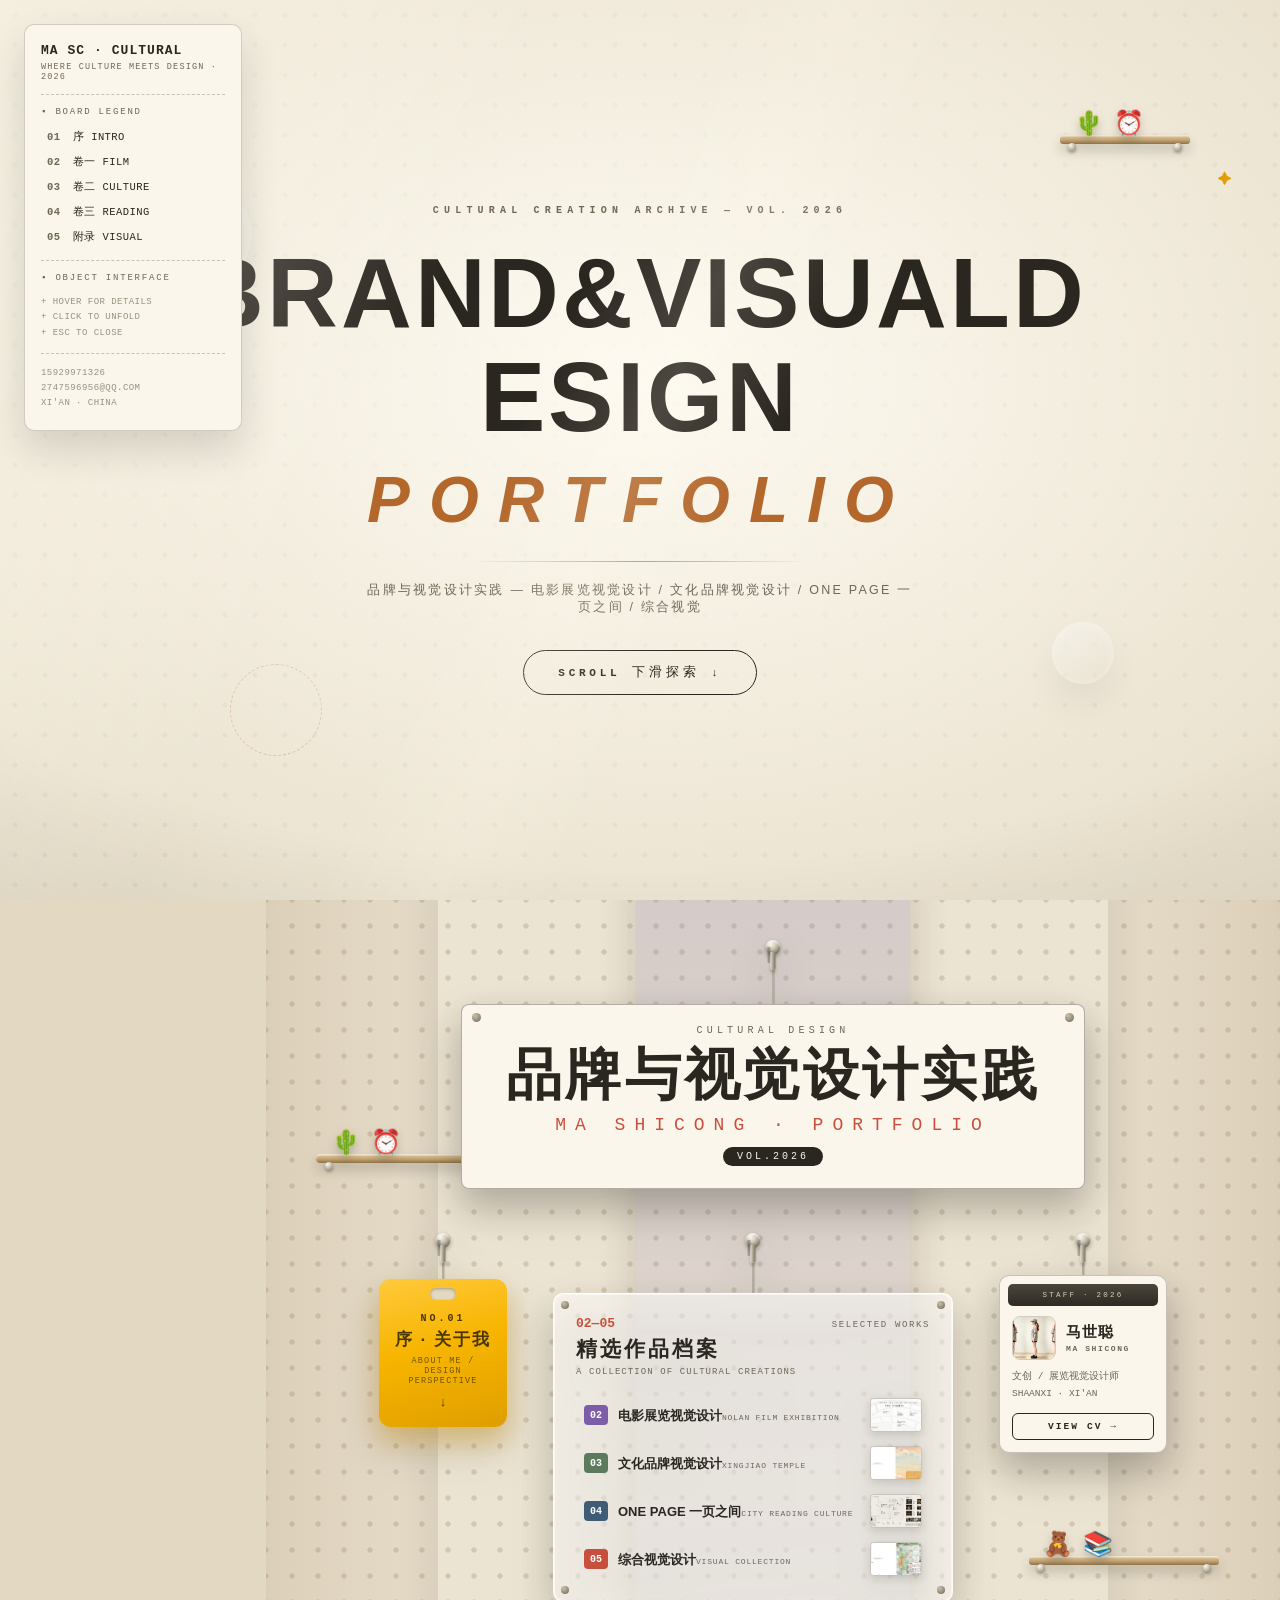
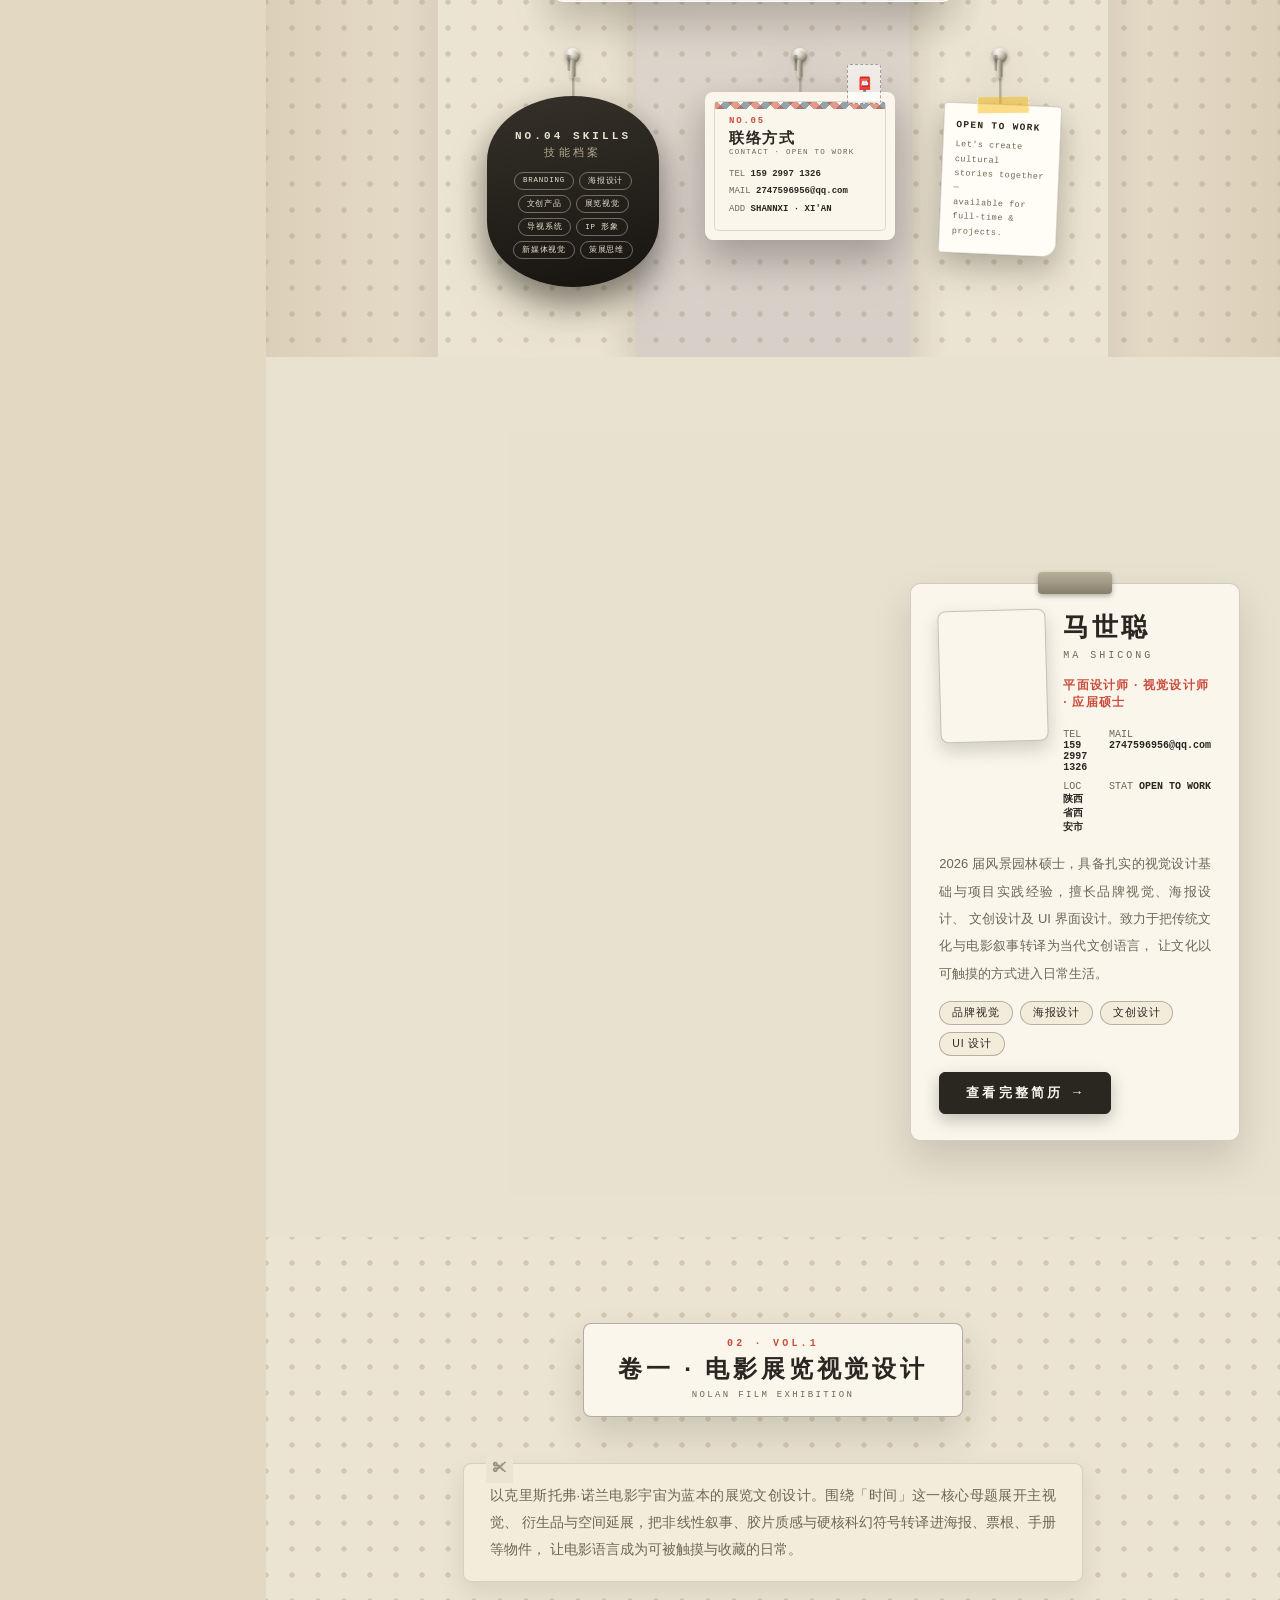
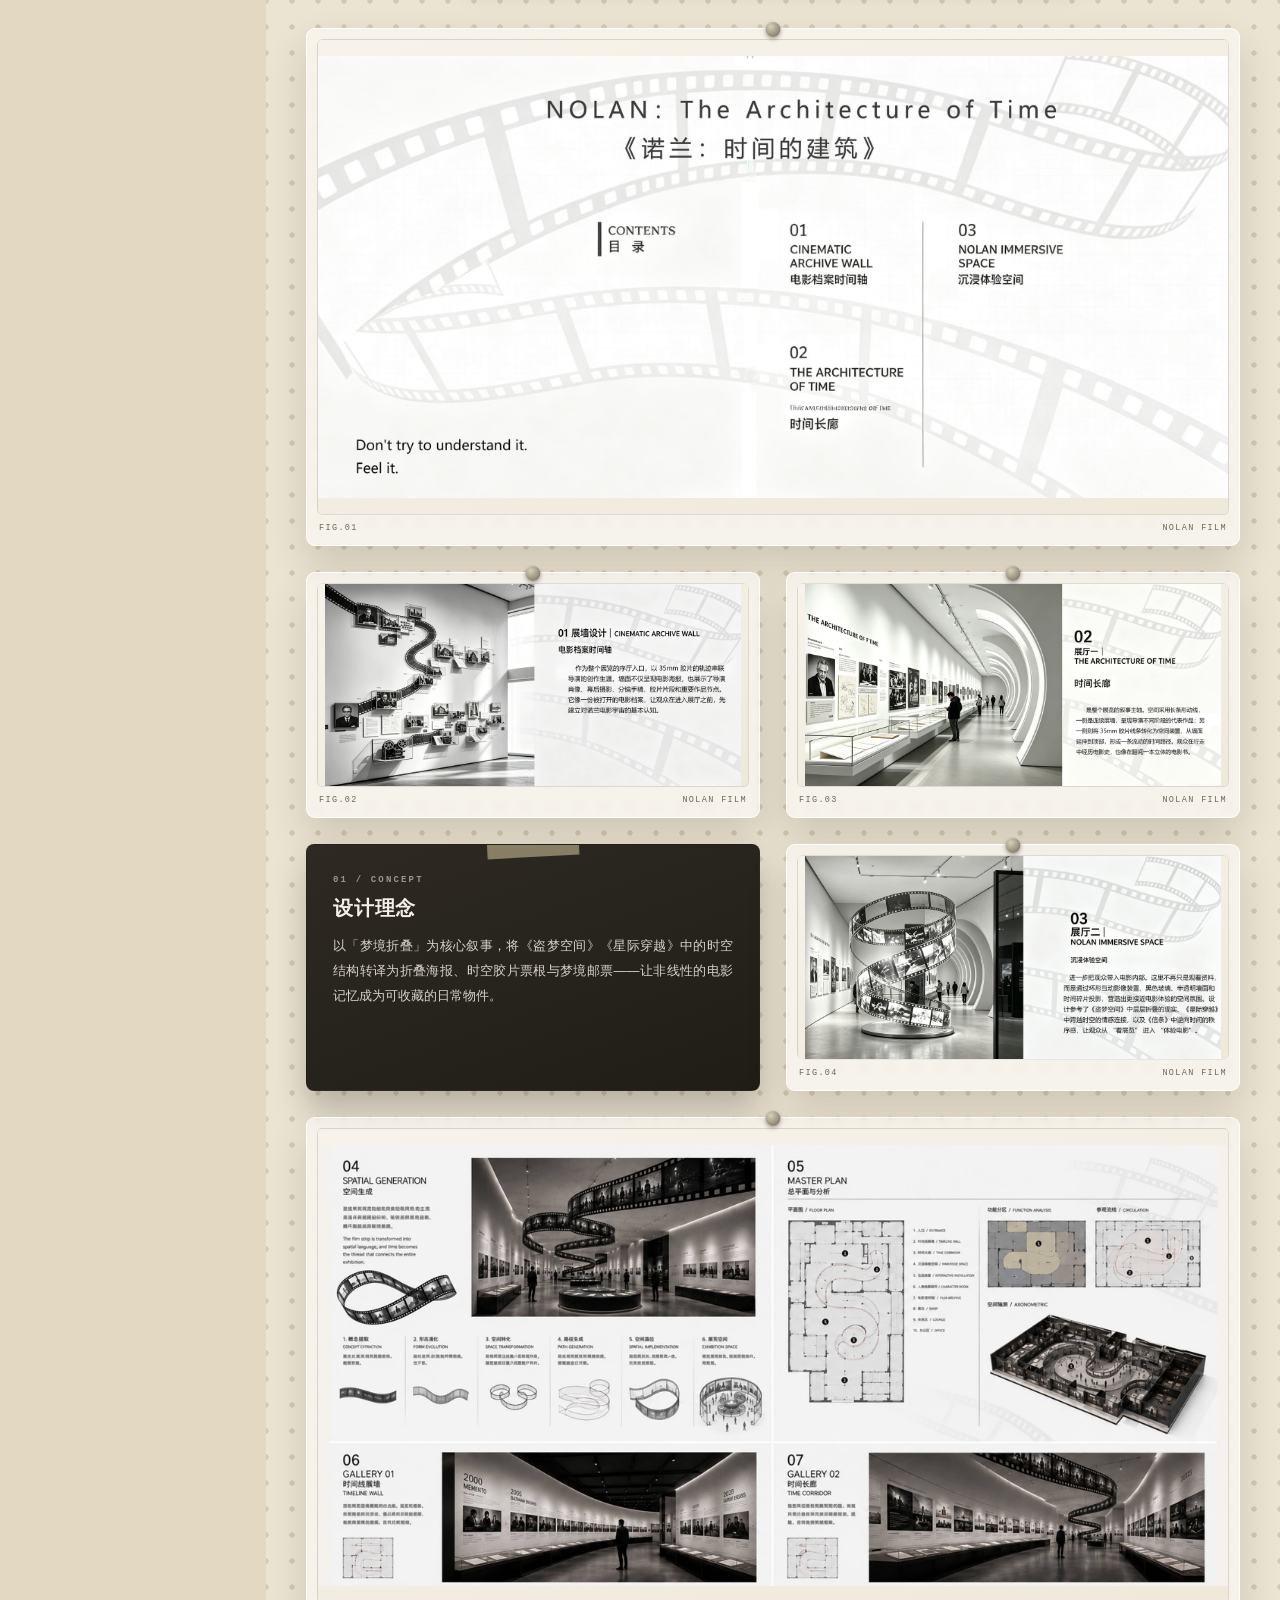
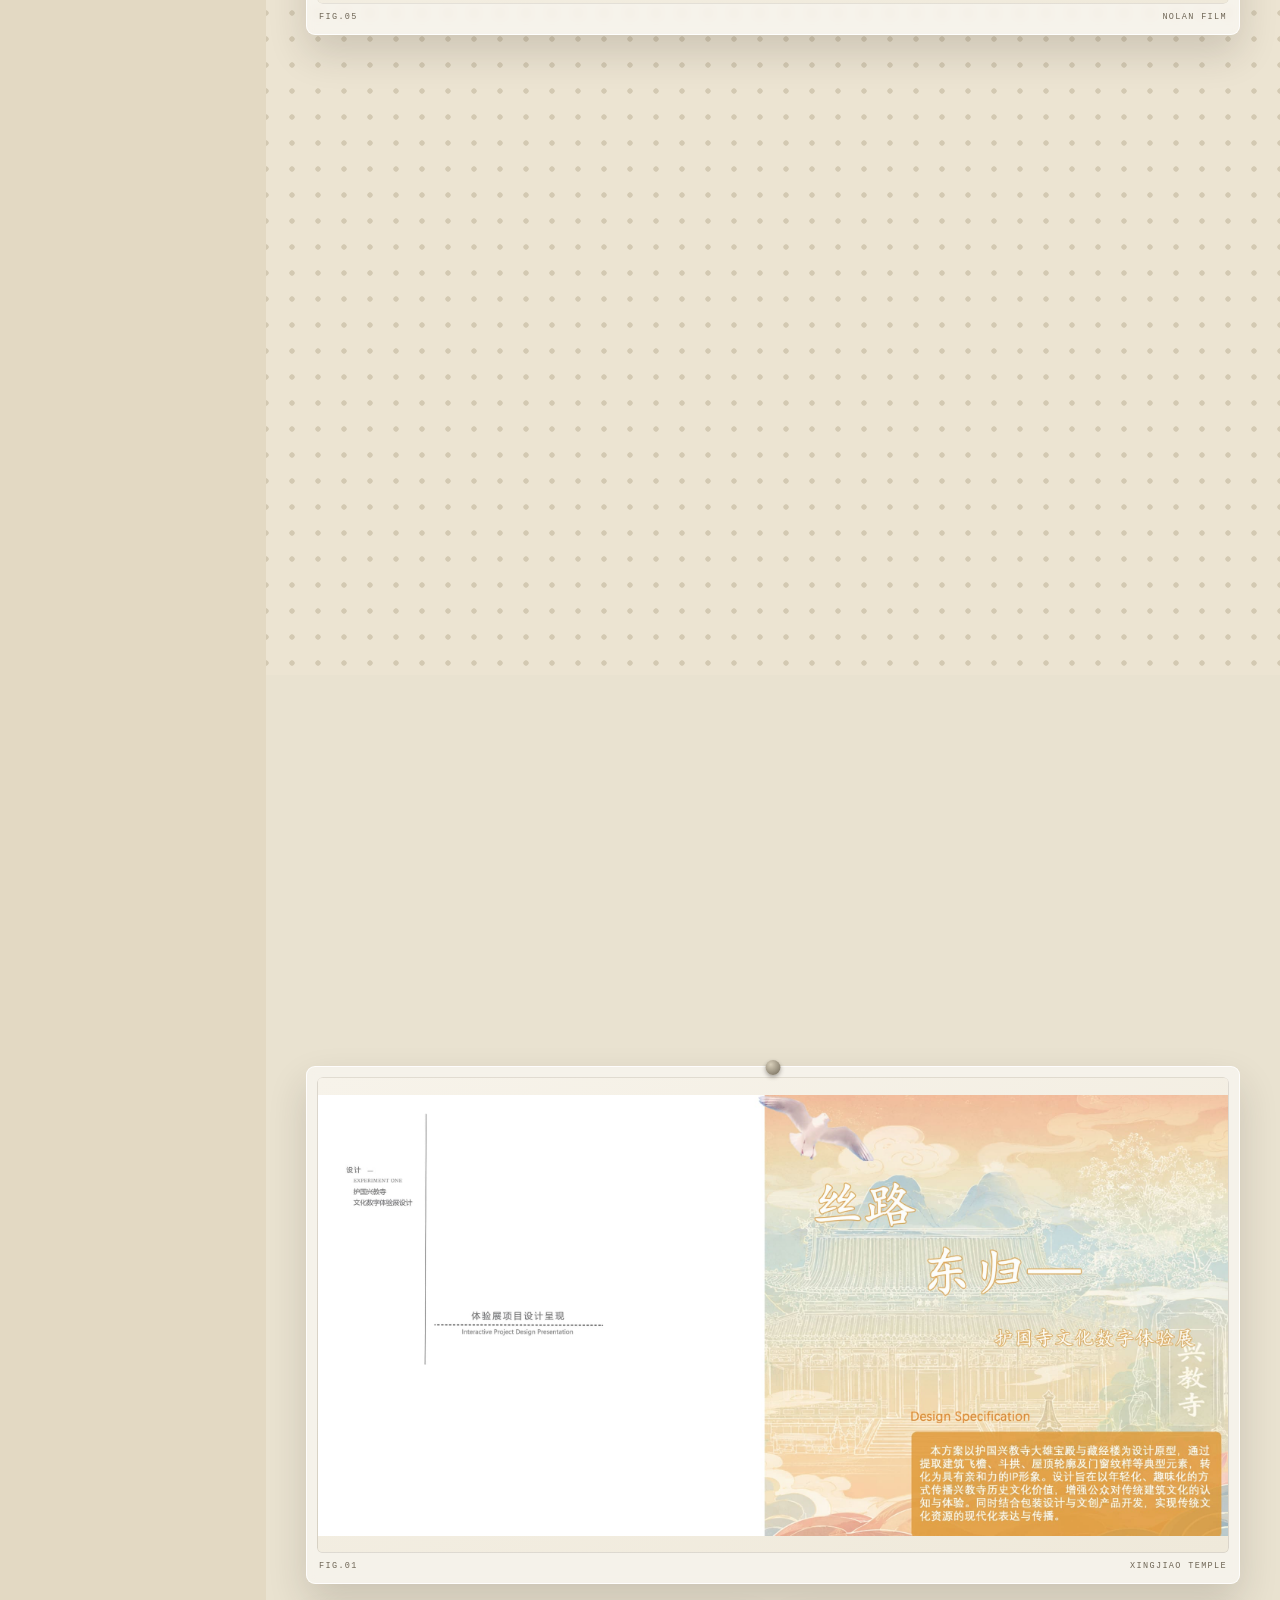
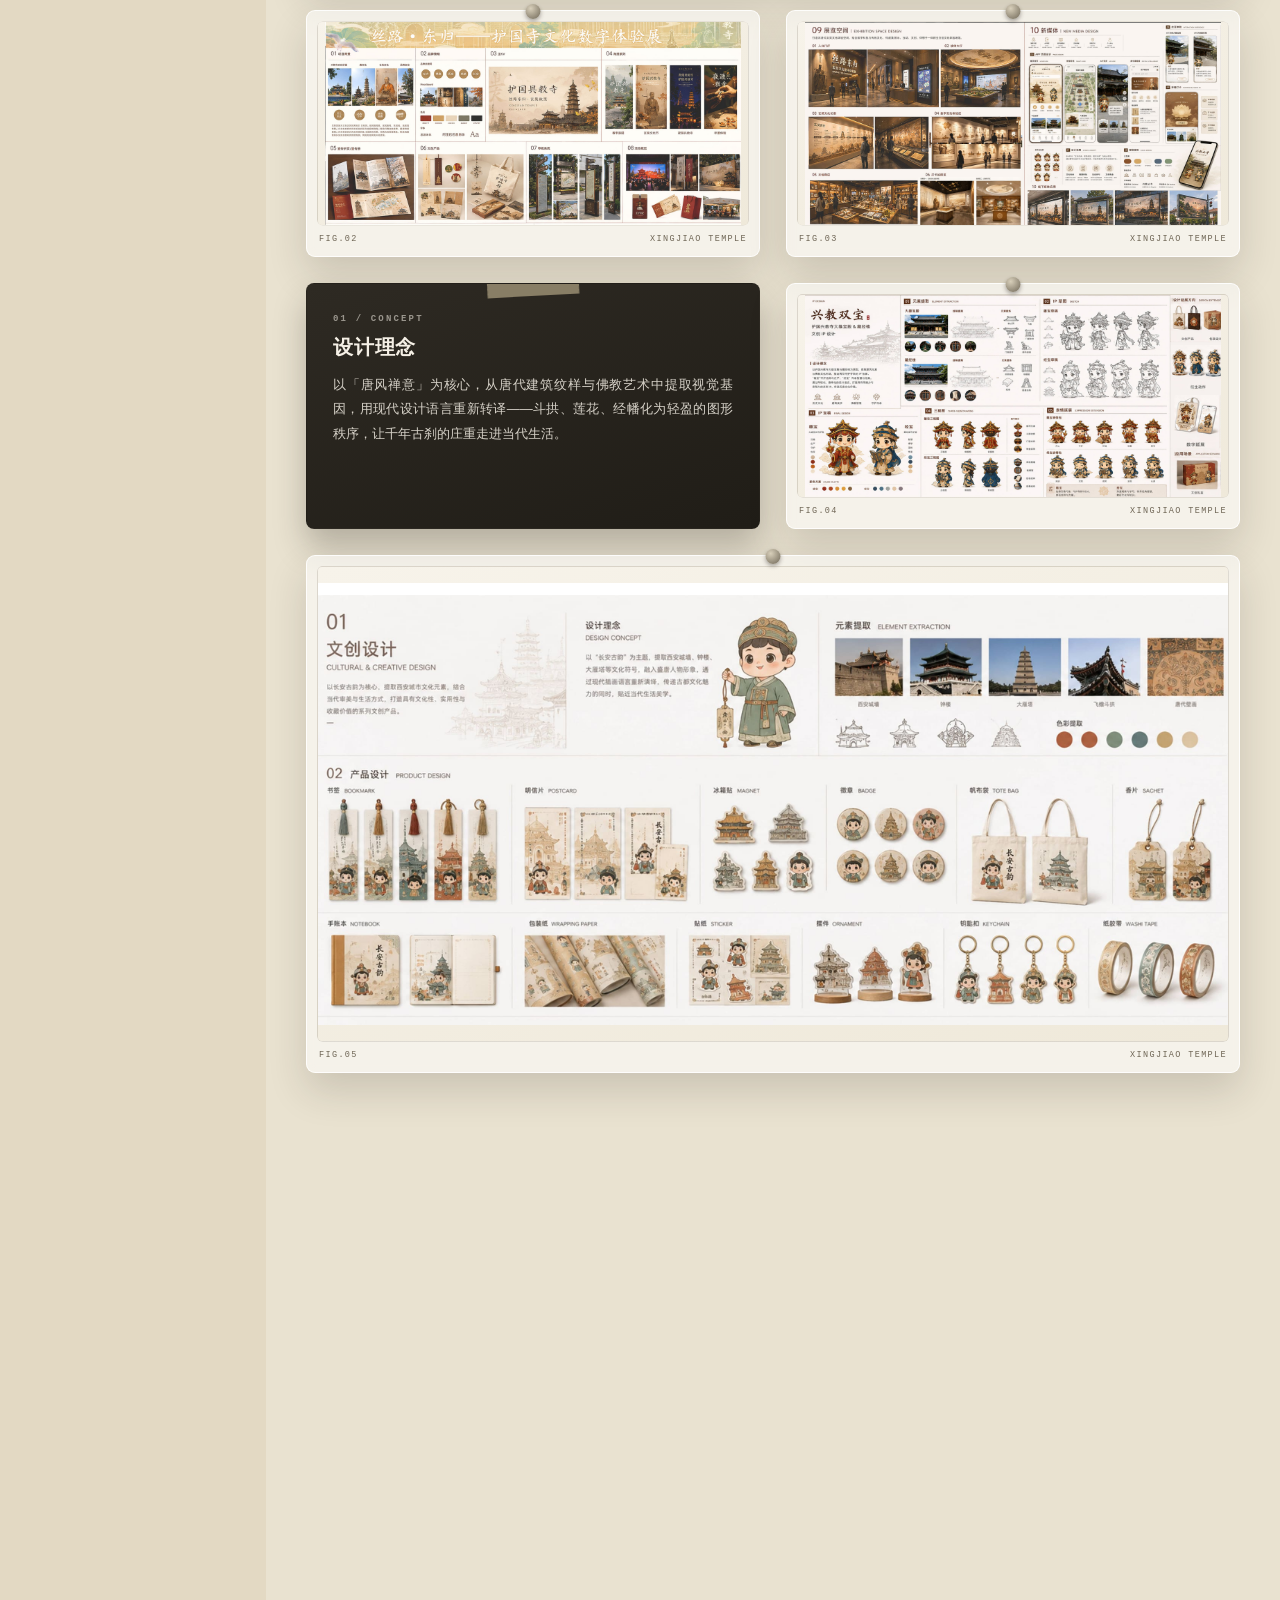
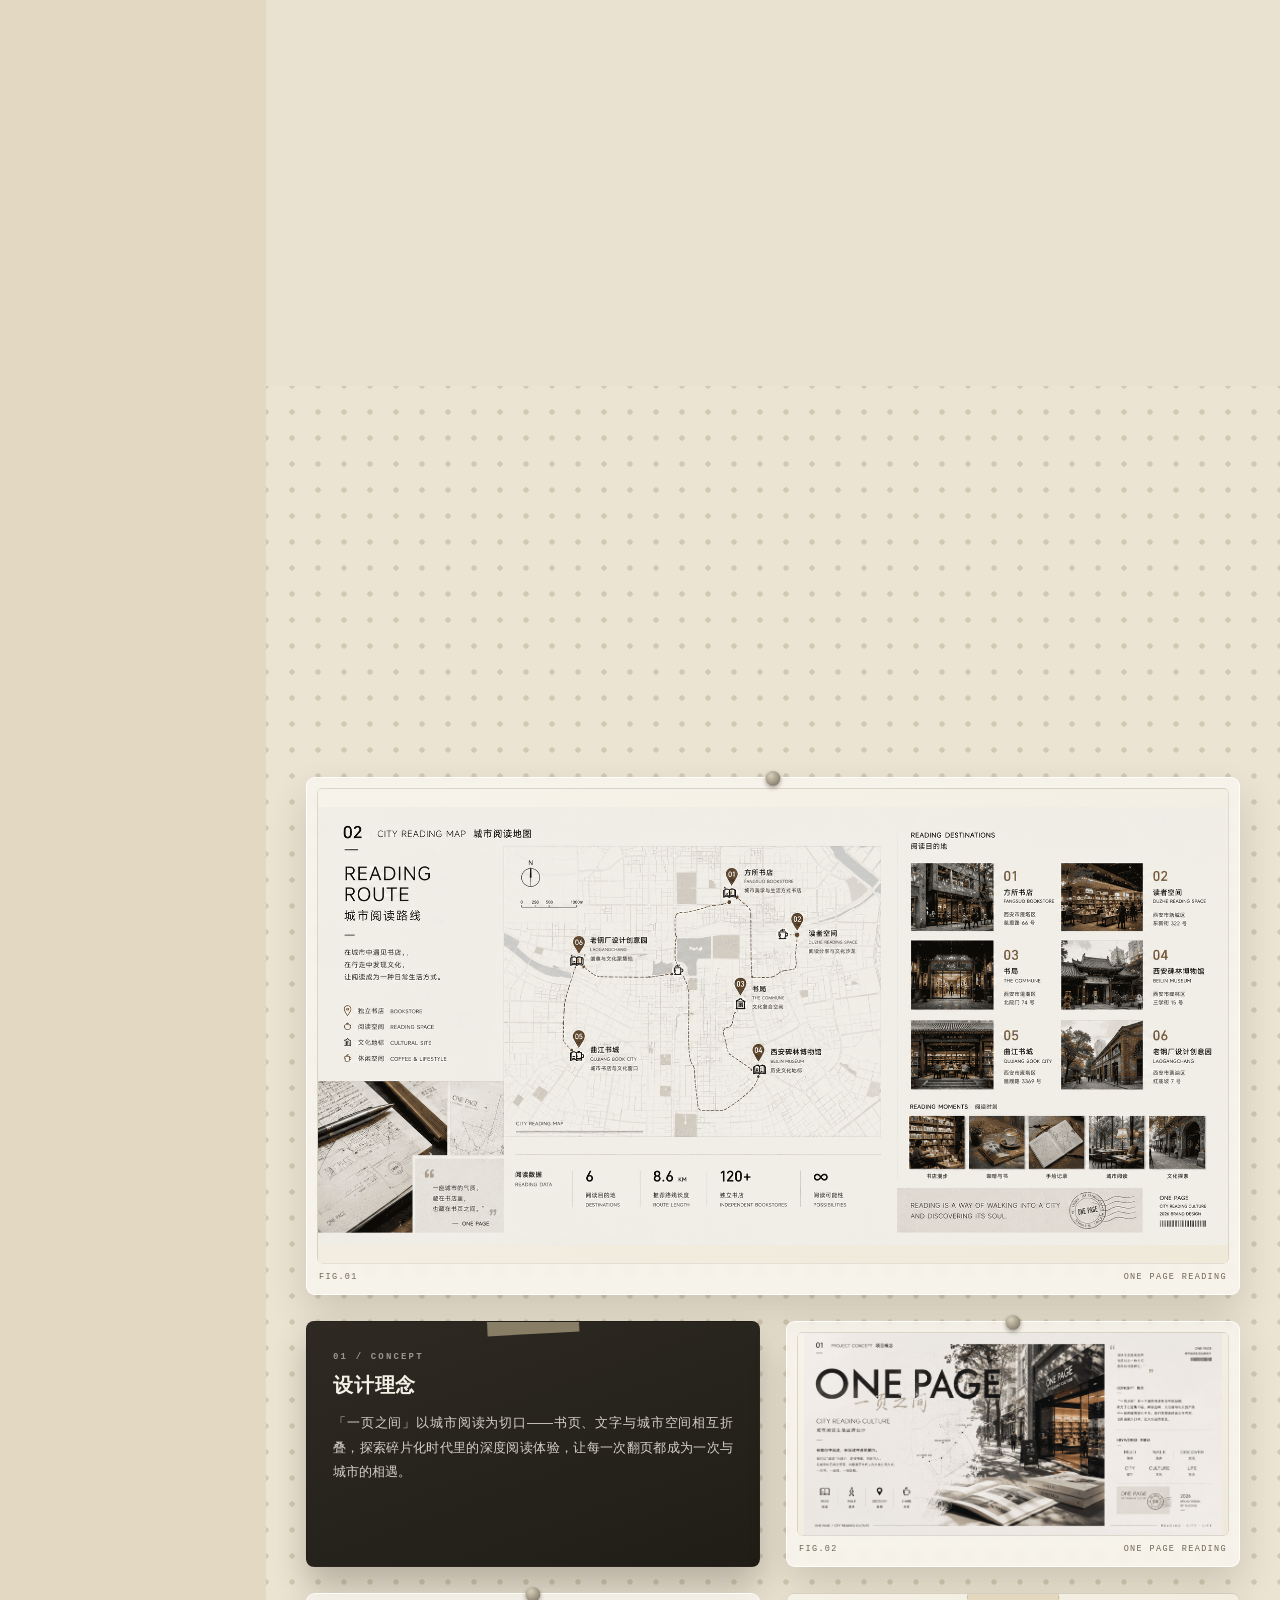
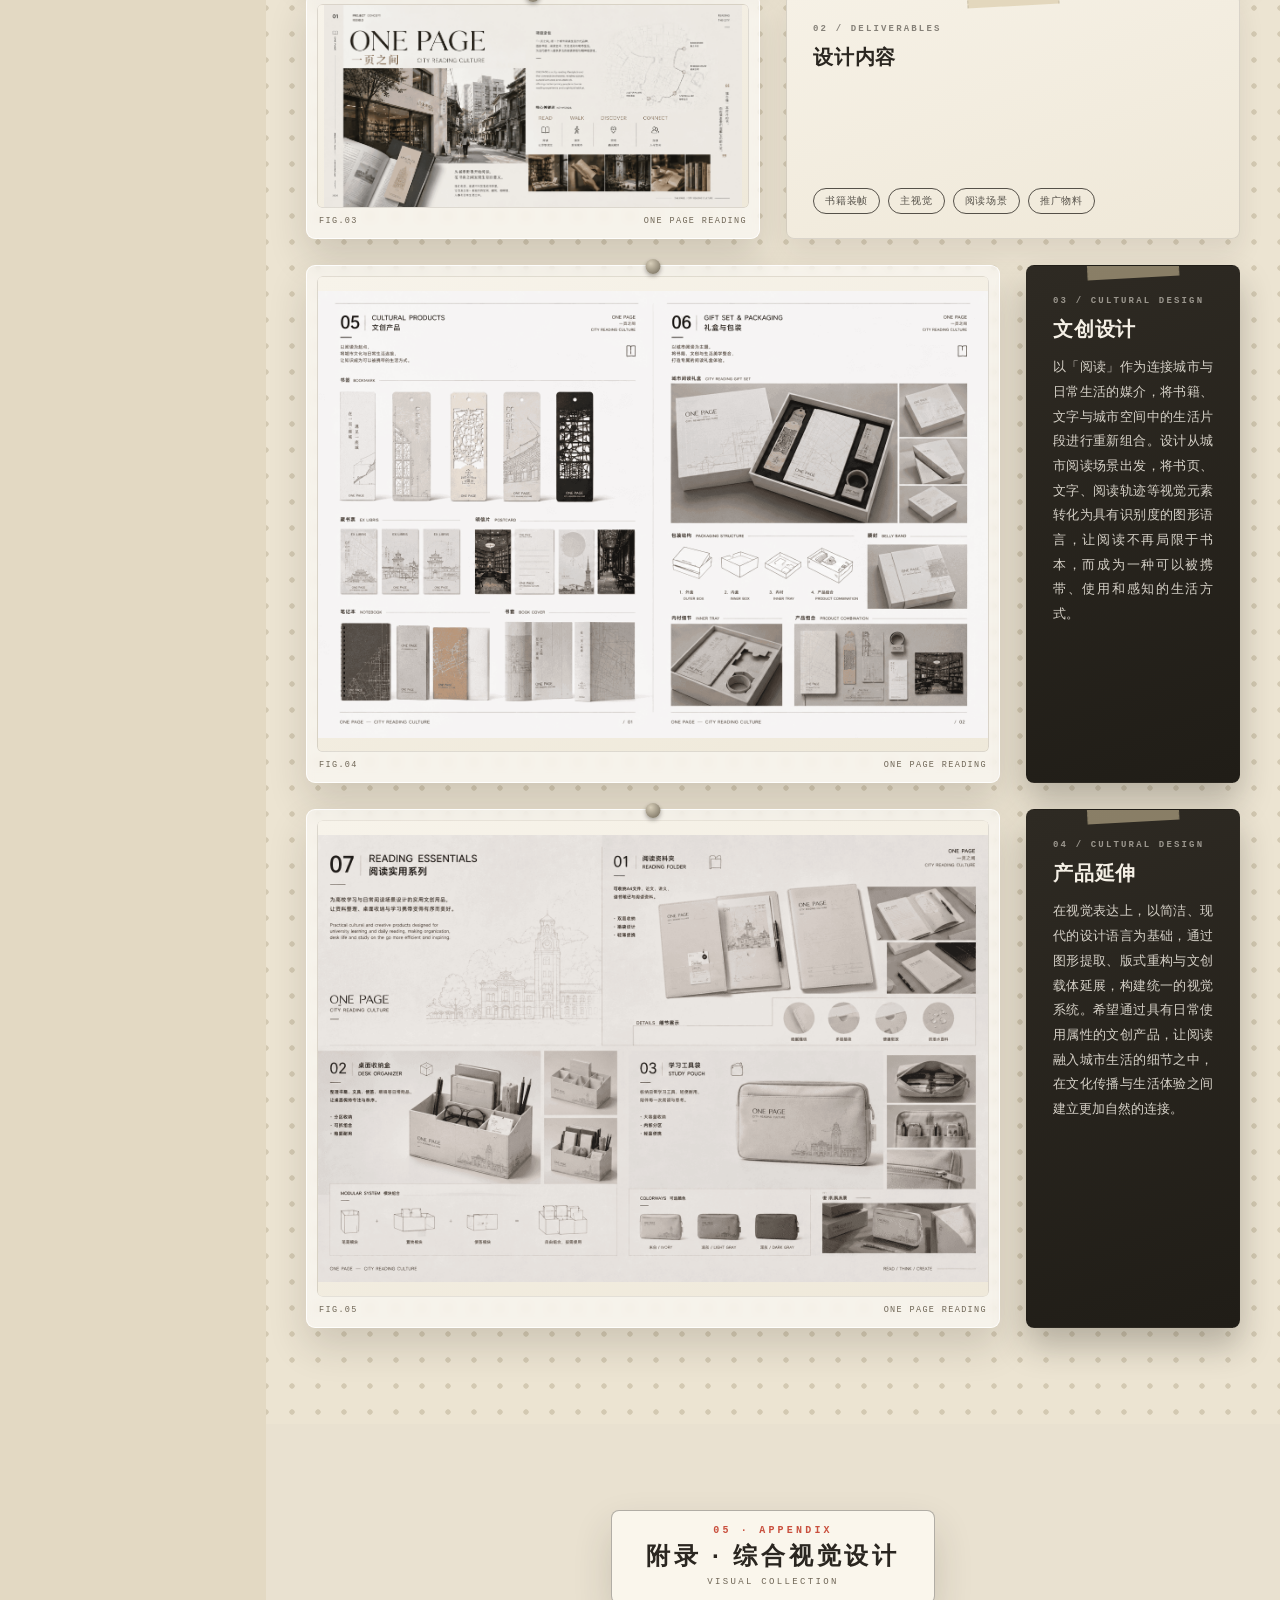
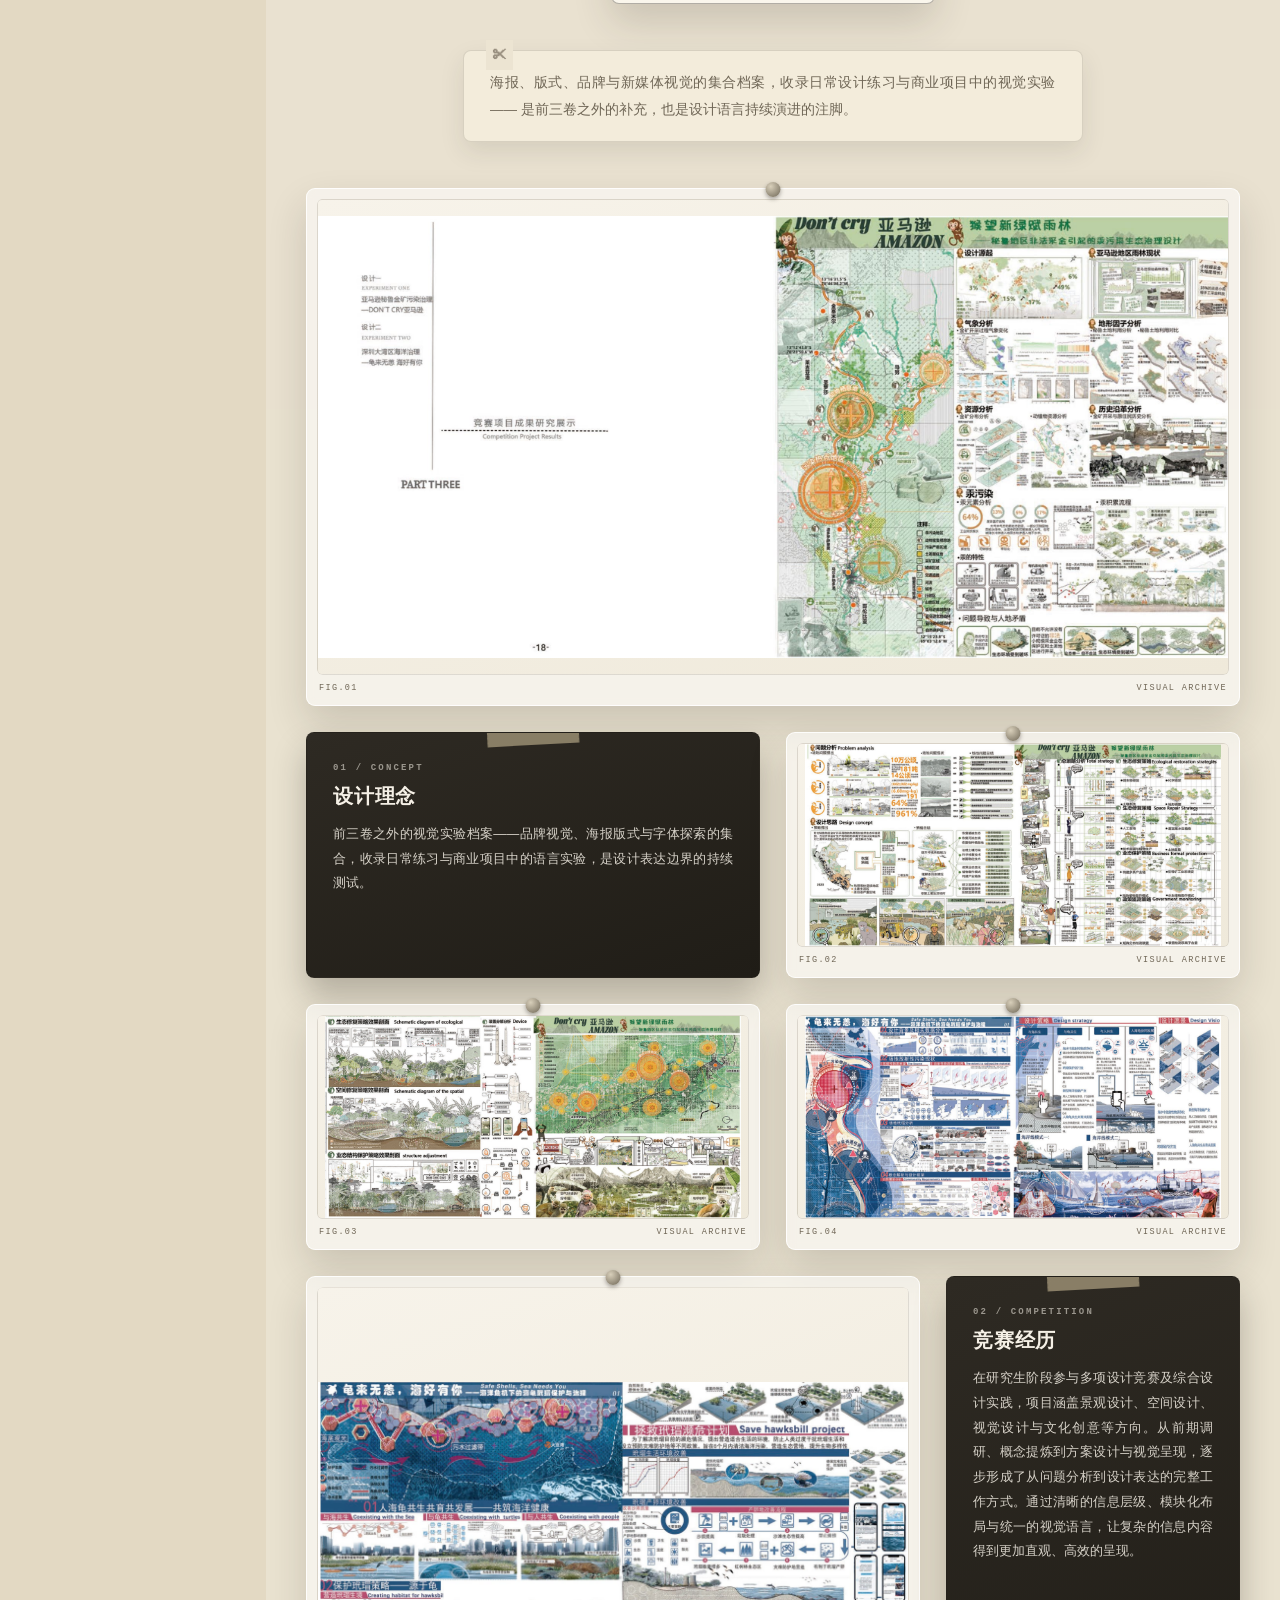
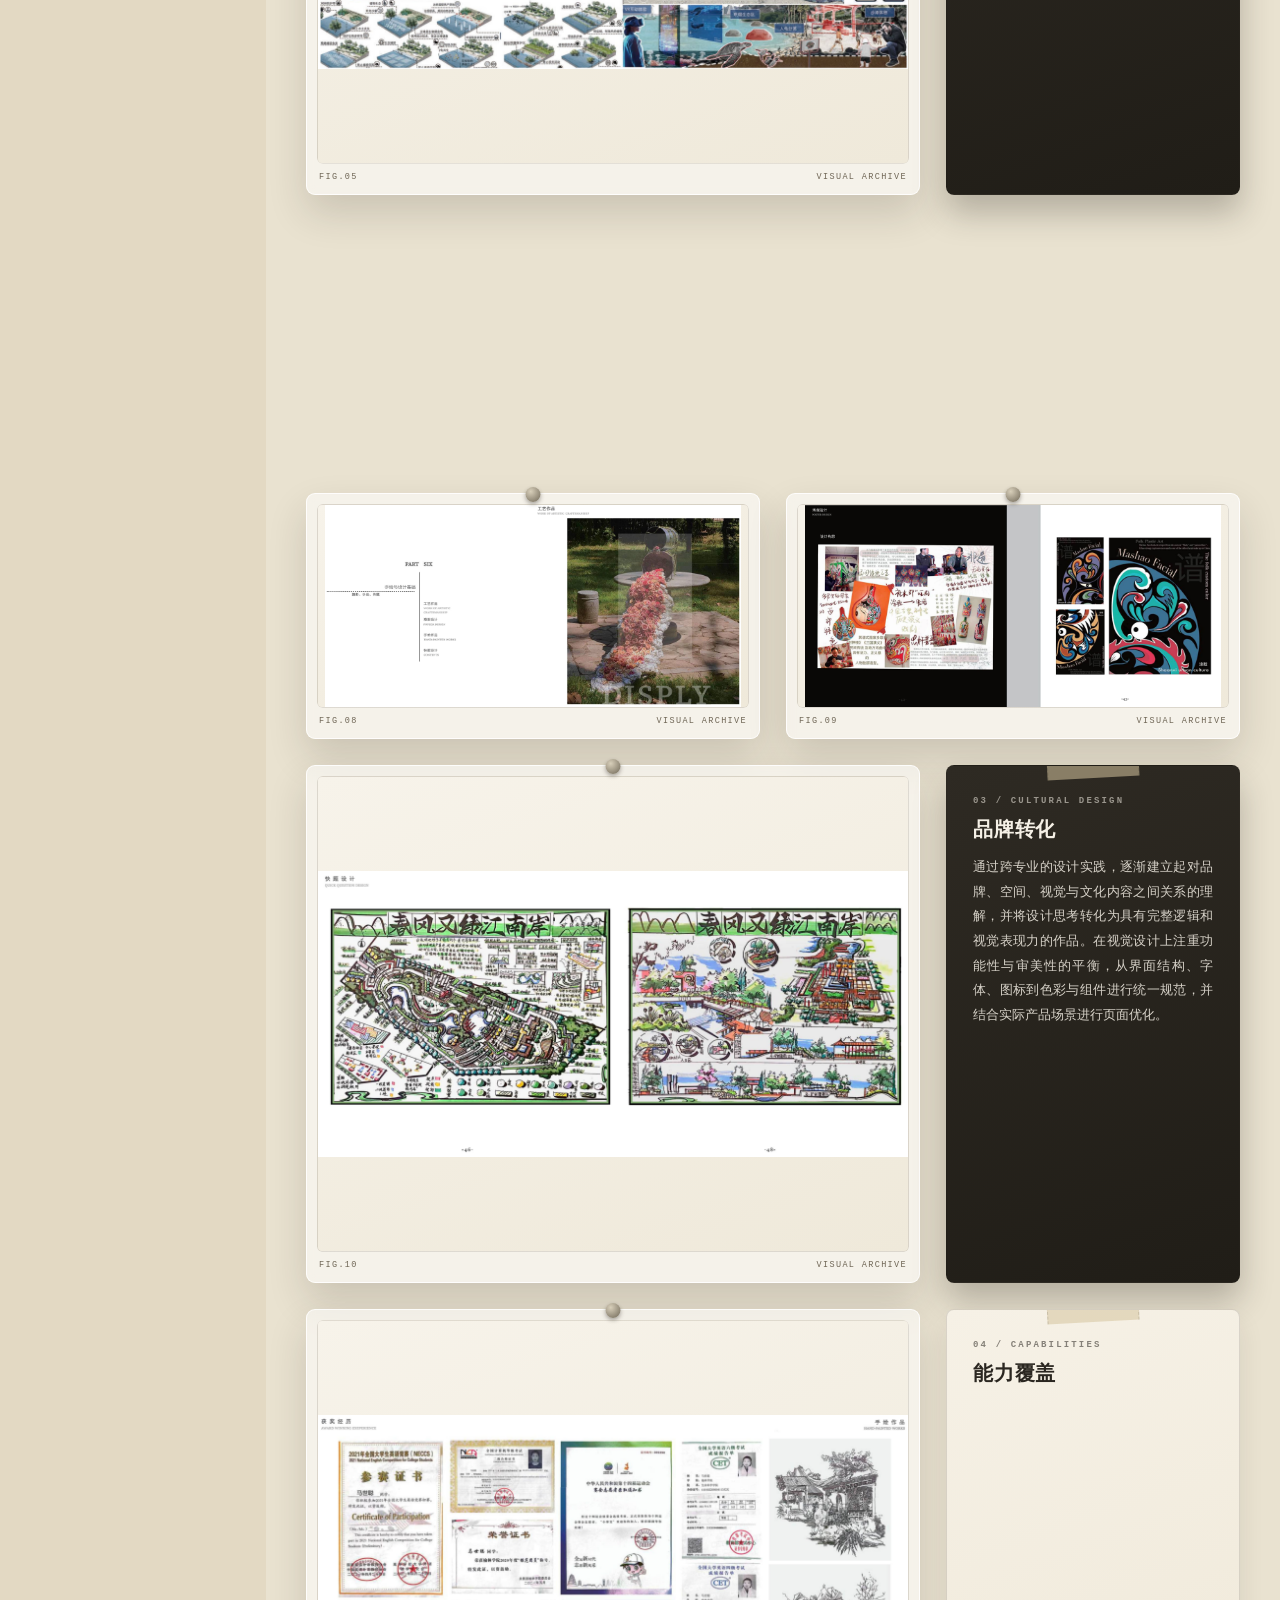
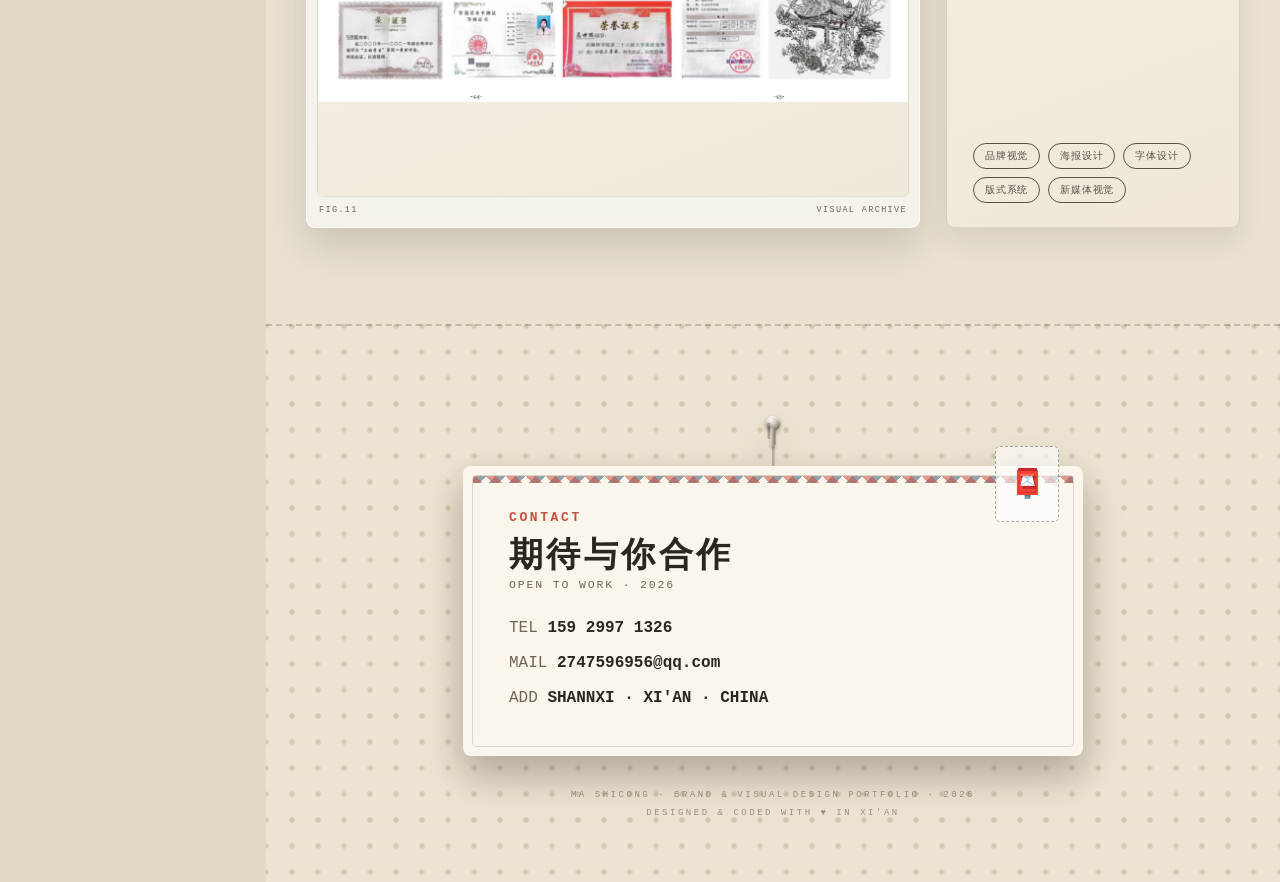
==== commit fa74c477: "deploy: mobile fix + compressed images" ====
--- a/index.html
+++ b/index.html
@@ -1 +1 @@
-<!DOCTYPE html><!--E8gsEwMyk1lg5B9Nvb7c1--><html lang="zh-CN"><head><meta charSet="utf-8"/><meta name="viewport" content="width=device-width, initial-scale=1"/><link rel="preload" as="image" href="/works/film/film-01.jpg"/><link rel="preload" as="image" href="/works/culture/culture-cover.jpg"/><link rel="preload" as="image" href="/works/reading/reading-01.png"/><link rel="preload" as="image" href="/works/visual/visual-03.jpg"/><link rel="preload" as="image" href="/cute-character-cropped.jpg"/><link rel="preload" as="image" href="/works/about/portrait-cover.jpg"/><link rel="stylesheet" href="/_next/static/chunks/4154e1e14d16aa2d.css" data-precedence="next"/><link rel="preload" as="script" fetchPriority="low" href="/_next/static/chunks/c49d174f4f966385.js"/><script src="/_next/static/chunks/8295faf5c863fe53.js" async=""></script><script src="/_next/static/chunks/1923481c79ea851b.js" async=""></script><script src="/_next/static/chunks/02923749981b1a19.js" async=""></script><script src="/_next/static/chunks/turbopack-8f834f7015f49ed0.js" async=""></script><script src="/_next/static/chunks/268833786b937530.js" async=""></script><script src="/_next/static/chunks/f8f36408546f1f33.js" async=""></script><script src="/_next/static/chunks/e0e6fa7b00582af4.js" async=""></script><title>马世聪 · 文化创意设计实践 CULTURAL DESIGN 2026</title><meta name="description" content="文化创意设计作品集：序 INTRO / 卷一 FILM 诺兰电影展文创 / 卷二 CULTURE 兴教寺文化文创 / 卷三 READING 一页之间 / 附录 VISUAL 综合视觉设计"/><script src="/_next/static/chunks/a6dad97d9634a72d.js" noModule=""></script></head><body><div hidden=""><!--$--><!--/$--></div><main><section class="intro-cover" id="cover"><span class="orb orb-1" aria-hidden="true"></span><span class="orb orb-2" aria-hidden="true"></span><span class="orb-ring" aria-hidden="true"></span><div class="cover-frame"><div class="cover-kicker">CULTURAL CREATION ARCHIVE — VOL. 2026</div><h1 class="cover-name" aria-label="BRAND &amp; VISUAL DESIGN PORTFOLIO"><span class="row row-1"><span class="ltr" style="--i:0.1s">B</span><span class="ltr" style="--i:0.14500000000000002s">R</span><span class="ltr" style="--i:0.19s">A</span><span class="ltr" style="--i:0.23500000000000001s">N</span><span class="ltr" style="--i:0.28s">D</span><span class="ltr" style="--i:0.32499999999999996s"> </span><span class="ltr" style="--i:0.37s">&amp;</span><span class="ltr" style="--i:0.41500000000000004s"> </span><span class="ltr" style="--i:0.45999999999999996s">V</span><span class="ltr" style="--i:0.505s">I</span><span class="ltr" style="--i:0.5499999999999999s">S</span><span class="ltr" style="--i:0.595s">U</span><span class="ltr" style="--i:0.64s">A</span><span class="ltr" style="--i:0.6849999999999999s">L</span><span class="ltr" style="--i:0.73s"> </span><span class="ltr" style="--i:0.7749999999999999s">D</span><span class="ltr" style="--i:0.82s">E</span><span class="ltr" style="--i:0.865s">S</span><span class="ltr" style="--i:0.9099999999999999s">I</span><span class="ltr" style="--i:0.955s">G</span><span class="ltr" style="--i:0.9999999999999999s">N</span></span><span class="row row-3 accent"><span class="ltr" style="--i:1.045s">P</span><span class="ltr" style="--i:1.09s">O</span><span class="ltr" style="--i:1.135s">R</span><span class="ltr" style="--i:1.1800000000000002s">T</span><span class="ltr" style="--i:1.225s">F</span><span class="ltr" style="--i:1.27s">O</span><span class="ltr" style="--i:1.315s">L</span><span class="ltr" style="--i:1.36s">I</span><span class="ltr" style="--i:1.405s">O</span></span></h1><div class="cover-line"></div><div class="cover-sub">品牌与视觉设计实践 — 电影展览视觉设计 / 文化品牌视觉设计 / ONE PAGE 一页之间 / 综合视觉</div><button class="enter-btn" type="button">SCROLL <span class="cn">下滑探索</span> <span class="arr">↓</span></button></div><div class="wood-shelf shelf-c" aria-hidden="true"><span class="shelf-item">🌵</span><span class="shelf-item">⏰</span></div><div class="scroll-hint"><span class="mouse"><i></i></span>SCROLL DOWN</div></section><aside class="legend-panel"><div class="legend-brand">MA SC · CULTURAL</div><div class="legend-sub">WHERE CULTURE MEETS DESIGN · 2026</div><hr class="legend-divider"/><div class="legend-title">▪ BOARD LEGEND</div><ul class="legend-list"><li><span class="no">01</span><span>序<!-- --> <!-- -->INTRO</span></li><li><span class="no">02</span><span>卷一<!-- --> <!-- -->FILM</span></li><li><span class="no">03</span><span>卷二<!-- --> <!-- -->CULTURE</span></li><li><span class="no">04</span><span>卷三<!-- --> <!-- -->READING</span></li><li><span class="no">05</span><span>附录<!-- --> <!-- -->VISUAL</span></li></ul><hr class="legend-divider"/><div class="legend-title">▪ OBJECT INTERFACE</div><div class="legend-foot">+ HOVER FOR DETAILS<br/>+ CLICK TO UNFOLD<br/>+ ESC TO CLOSE</div><hr class="legend-divider"/><div class="legend-foot">15929971326<br/>2747596956@QQ.COM<br/>XI&#x27;AN · CHINA</div></aside><div class="board-main"><section class="hero pegboard"><div class="board-panels" aria-hidden="true"><span class="bp bp-l"></span><span class="bp bp-m"></span><span class="bp bp-r"></span></div><div class="wood-shelf shelf-a" aria-hidden="true"><span class="shelf-item">🌵</span><span class="shelf-item">⏰</span></div><div class="wood-shelf shelf-b" aria-hidden="true"><span class="shelf-item">🧸</span><span class="shelf-item">📚</span></div><div class="hang-wrap hero-banner" style="--d:0s"><div class="hang-swing"><div class="hang-hook"></div><div class="hang-string" style="height:34px"></div><div class="banner-board"><div class="banner-kicker">CULTURAL DESIGN</div><h1 class="banner-title">品牌与视觉设计实践<span class="en">MA SHICONG · PORTFOLIO</span></h1><span class="banner-year">VOL.2026</span></div></div></div><div class="hero-rig"><div class="hang-wrap " style="--d:0.4s"><div class="hang-swing"><div class="hang-hook"></div><div class="hang-string" style="height:16px"></div><button class="hang-card keytag"><div class="no">NO.01</div><div class="cn">序 · 关于我</div><div class="en">ABOUT ME / DESIGN PERSPECTIVE</div><span class="arrow">↓</span></button></div></div><div class="hang-wrap " style="--d:1.1s"><div class="hang-swing"><div class="hang-hook"></div><div class="hang-string" style="height:30px"></div><div class="acrylic-file"><span class="corner c-tl"></span><span class="corner c-tr"></span><span class="corner c-bl"></span><span class="corner c-br"></span><div class="file-head"><span class="no">02—05</span><span class="en">SELECTED WORKS</span></div><div class="file-title">精选作品档案</div><div class="file-sub">A COLLECTION OF CULTURAL CREATIONS</div><ul class="file-list"><li><span class="no" style="background:#7B5EA7">02</span><span class="t"><span class="cn">电影展览视觉设计</span><span class="en">NOLAN FILM EXHIBITION</span></span><img class="thumb" src="/works/film/film-01.jpg" alt="电影展览视觉设计" loading="eager" decoding="async"/></li><li><span class="no" style="background:#5C7A5E">03</span><span class="t"><span class="cn">文化品牌视觉设计</span><span class="en">XINGJIAO TEMPLE</span></span><img class="thumb" src="/works/culture/culture-cover.jpg" alt="文化品牌视觉设计" loading="eager" decoding="async"/></li><li><span class="no" style="background:#3E5C76">04</span><span class="t"><span class="cn">ONE PAGE 一页之间</span><span class="en">CITY READING CULTURE</span></span><img class="thumb" src="/works/reading/reading-01.png" alt="ONE PAGE 一页之间" loading="eager" decoding="async"/></li><li><span class="no" style="background:#C94F3D">05</span><span class="t"><span class="cn">综合视觉设计</span><span class="en">VISUAL COLLECTION</span></span><img class="thumb" src="/works/visual/visual-03.jpg" alt="综合视觉设计" loading="eager" decoding="async"/></li></ul></div></div></div><div class="hang-wrap " style="--d:1.8s"><div class="hang-swing"><div class="hang-hook"></div><div class="hang-string" style="height:12px"></div><div class="hang-card id-card"><div class="strap"><span>STAFF · 2026</span></div><div class="id-row"><img class="id-avatar" src="/cute-character-cropped.jpg" alt="avatar" loading="eager" decoding="async"/><div><div class="id-name">马世聪<small>MA SHICONG</small></div></div></div><div class="id-meta">文创 / 展览视觉设计师<br/>SHAANXI · XI&#x27;AN</div><a class="id-cv" href="/resume">VIEW CV →</a></div></div></div><div class="hang-wrap " style="--d:0.8s"><div class="hang-swing"><div class="hang-hook"></div><div class="hang-string" style="height:18px"></div><div class="hang-card skills-oval"><div class="head">NO.04 SKILLS</div><div class="head-cn">技能档案</div><div class="skill-chips"><span>BRANDING</span><span>海报设计</span><span>文创产品</span><span>展览视觉</span><span>导视系统</span><span>IP 形象</span><span>新媒体视觉</span><span>策展思维</span></div></div></div></div><div class="hang-wrap " style="--d:1.4s"><div class="hang-swing"><div class="hang-hook"></div><div class="hang-string" style="height:14px"></div><div class="hang-card envelope"><span class="env-stamp">📮</span><div class="envelope-inner"><div class="no">NO.05</div><div class="cn">联络方式</div><div class="en">CONTACT · OPEN TO WORK</div><div class="env-lines">TEL <b>159 2997 1326</b><br/>MAIL <b>2747596956@qq.com</b><br/>ADD <b>SHANNXI · XI&#x27;AN</b></div></div></div></div></div><div class="hang-wrap " style="--d:2.2s"><div class="hang-swing"><div class="hang-hook"></div><div class="hang-string" style="height:26px"></div><div class="note-tag hang-card"><span class="tape"></span><b>OPEN TO WORK</b>Let&#x27;s create cultural<br/>stories together —<br/>available for<br/>full-time &amp; projects.</div></div></div></div><div class="scroll-hint">▼ SCROLL TO EXPLORE ▼</div></section><section id="intro" class="section pegboard"><div class="section-inner"><div class="sec-head reveal"><div class="sec-tag"><div class="no">01 · INTRO</div><div class="cn">序 · 关于我</div><div class="en">DESIGN PERSPECTIVE</div></div></div><div class="intro-grid"><div class="intro-video-card reveal"><div class="cap"><span>▪ DESIGN REEL</span><span>2026 / LOOP</span></div><div class="video-frame"><video src="/portfolio-video2.mp4" poster="/cute-character-cropped.jpg" loop="" playsInline="" preload="metadata" muted=""></video><button class="video-overlay"><span class="icon"><svg width="20" height="20" viewBox="0 0 20 20"><path d="M5 3.5v13l11-6.5-11-6.5z" fill="#fff"></path></svg></span><span class="txt">CLICK TO PLAY</span><span class="sub">点击播放 · 设计影像</span></button></div></div><div class="about-card reveal"><span class="clip"></span><div class="resume-head"><img class="resume-photo" src="/works/about/portrait-cover.jpg" alt="马世聪" loading="eager" decoding="async"/><div class="resume-head-main"><div class="name">马世聪</div><div class="name-en">MA SHICONG</div><div class="resume-title">平面设计师 · 视觉设计师 · 应届硕士</div><div class="about-facts"><span>TEL <b>159 2997 1326</b></span><span>MAIL <b>2747596956@qq.com</b></span><span>LOC <b>陕西省西安市</b></span><span>STAT <b>OPEN TO WORK</b></span></div></div></div><p class="resume-intro">2026 届风景园林硕士，具备扎实的视觉设计基础与项目实践经验，擅长品牌视觉、海报设计、 文创设计及 UI 界面设计。致力于把传统文化与电影叙事转译为当代文创语言， 让文化以可触摸的方式进入日常生活。</p><div class="cover-chips"><span>品牌视觉</span><span>海报设计</span><span>文创设计</span><span>UI 设计</span></div><a class="resume-jump" href="/resume">查看完整简历 <span class="arr">→</span></a></div></div></div></section><section id="film" class="section pegboard"><div class="section-inner"><div class="sec-head reveal"><div class="sec-tag"><div class="no">02 · VOL.1</div><div class="cn">卷一 · 电影展览视觉设计</div><div class="en">NOLAN FILM EXHIBITION</div></div></div><p class="sec-desc reveal">以克里斯托弗·诺兰电影宇宙为蓝本的展览文创设计。围绕「时间」这一核心母题展开主视觉、 衍生品与空间延展，把非线性叙事、胶片质感与硬核科幻符号转译进海报、票根、手册等物件， 让电影语言成为可被触摸与收藏的日常。</p><div class="gallery bento film"><figure class="photo-frame hang-wrap reveal span-6x4 fill-contain" style="--d:0s"><span class="frame-pin"></span><img src="/works/film/film-01.jpg" alt="NOLAN FILM 01" loading="lazy"/><figcaption class="fig"><span>FIG.<!-- -->01</span><span>NOLAN FILM</span></figcaption></figure><figure class="photo-frame hang-wrap reveal span-3x2 fill-contain" style="--d:0.7s"><span class="frame-pin"></span><img src="/works/film/film-02.jpg" alt="NOLAN FILM 02" loading="lazy"/><figcaption class="fig"><span>FIG.<!-- -->02</span><span>NOLAN FILM</span></figcaption></figure><figure class="photo-frame hang-wrap reveal span-3x2 fill-contain" style="--d:1.4s"><span class="frame-pin"></span><img src="/works/film/film-03.jpg" alt="NOLAN FILM 03" loading="lazy"/><figcaption class="fig"><span>FIG.<!-- -->03</span><span>NOLAN FILM</span></figcaption></figure><div class="note-card reveal dark span-3x2"><span class="note-tape"></span><div class="note-k">01 / CONCEPT</div><div class="note-cn">设计理念</div><p>以「梦境折叠」为核心叙事，将《盗梦空间》《星际穿越》中的时空结构转译为折叠海报、时空胶片票根与梦境邮票——让非线性的电影记忆成为可收藏的日常物件。</p></div><figure class="photo-frame hang-wrap reveal span-3x2 fill-contain" style="--d:0s"><span class="frame-pin"></span><img src="/works/film/film-04.jpg" alt="NOLAN FILM 04" loading="lazy"/><figcaption class="fig"><span>FIG.<!-- -->04</span><span>NOLAN FILM</span></figcaption></figure><figure class="photo-frame hang-wrap reveal span-6x4 fill-contain" style="--d:0.7s"><span class="frame-pin"></span><img src="/works/film/film-05.jpg" alt="NOLAN FILM 05" loading="lazy"/><figcaption class="fig"><span>FIG.<!-- -->05</span><span>NOLAN FILM</span></figcaption></figure><figure class="photo-frame hang-wrap reveal span-3x2 fill-contain" style="--d:1.4s"><span class="frame-pin"></span><img src="/works/film/film-06.png" alt="NOLAN FILM 06" loading="lazy"/><figcaption class="fig"><span>FIG.<!-- -->06</span><span>NOLAN FILM</span></figcaption></figure><figure class="photo-frame hang-wrap reveal span-3x2 fill-contain" style="--d:0s"><span class="frame-pin"></span><img src="/works/film/film-07.png" alt="NOLAN FILM 07" loading="lazy"/><figcaption class="fig"><span>FIG.<!-- -->07</span><span>NOLAN FILM</span></figcaption></figure><figure class="photo-frame hang-wrap reveal span-3x2 fill-contain" style="--d:0.7s"><span class="frame-pin"></span><img src="/works/film/film-08.png" alt="NOLAN FILM 08" loading="lazy"/><figcaption class="fig"><span>FIG.<!-- -->08</span><span>NOLAN FILM</span></figcaption></figure><div class="note-card reveal paper span-3x2"><span class="note-tape"></span><div class="note-k">02 / DELIVERABLES</div><div class="note-cn">设计内容</div><div class="note-tags"><span>主视觉海报</span><span>系列文创</span><span>票根手册</span><span>包装系统</span><span>展览导视</span></div></div></div></div></section><section id="culture" class="section pegboard"><div class="section-inner"><div class="sec-head reveal"><div class="sec-tag"><div class="no">03 · VOL.2</div><div class="cn">卷二 · 文化品牌视觉设计</div><div class="en">XINGJIAO TEMPLE</div></div></div><p class="sec-desc reveal">以唐代兴教寺文化遗产为核心，从古建形制、传统纹样与佛教艺术中提取设计元素， 完成文创产品、展会视觉与品牌物料的系统设计。让千年古刹的庄重与静谧， 以轻盈、现代的方式进入当代生活场景。</p><div class="gallery bento culture"><figure class="photo-frame hang-wrap reveal span-6x4 fill-contain" style="--d:0s"><span class="frame-pin"></span><img src="/works/culture/culture-cover.jpg" alt="XINGJIAO TEMPLE 01" loading="lazy"/><figcaption class="fig"><span>FIG.<!-- -->01</span><span>XINGJIAO TEMPLE</span></figcaption></figure><figure class="photo-frame hang-wrap reveal span-3x2 fill-contain" style="--d:0.7s"><span class="frame-pin"></span><img src="/works/culture/culture-fair-01.jpg" alt="XINGJIAO TEMPLE 02" loading="lazy"/><figcaption class="fig"><span>FIG.<!-- -->02</span><span>XINGJIAO TEMPLE</span></figcaption></figure><figure class="photo-frame hang-wrap reveal span-3x2 fill-contain" style="--d:1.4s"><span class="frame-pin"></span><img src="/works/culture/culture-fair-02.jpg" alt="XINGJIAO TEMPLE 03" loading="lazy"/><figcaption class="fig"><span>FIG.<!-- -->03</span><span>XINGJIAO TEMPLE</span></figcaption></figure><div class="note-card reveal dark span-3x2"><span class="note-tape"></span><div class="note-k">01 / CONCEPT</div><div class="note-cn">设计理念</div><p>以「唐风禅意」为核心，从唐代建筑纹样与佛教艺术中提取视觉基因，用现代设计语言重新转译——斗拱、莲花、经幡化为轻盈的图形秩序，让千年古刹的庄重走进当代生活。</p></div><figure class="photo-frame hang-wrap reveal span-3x2 fill-contain" style="--d:0s"><span class="frame-pin"></span><img src="/works/culture/culture-new-03.jpg" alt="XINGJIAO TEMPLE 04" loading="lazy"/><figcaption class="fig"><span>FIG.<!-- -->04</span><span>XINGJIAO TEMPLE</span></figcaption></figure><figure class="photo-frame hang-wrap reveal span-6x4 fill-contain" style="--d:0.7s"><span class="frame-pin"></span><img src="/works/culture/culture-new-01.jpg" alt="XINGJIAO TEMPLE 05" loading="lazy"/><figcaption class="fig"><span>FIG.<!-- -->05</span><span>XINGJIAO TEMPLE</span></figcaption></figure><figure class="photo-frame hang-wrap reveal span-6x4 fill-contain" style="--d:1.4s"><span class="frame-pin"></span><img src="/works/culture/culture-new-02.jpg" alt="XINGJIAO TEMPLE 06" loading="lazy"/><figcaption class="fig"><span>FIG.<!-- -->06</span><span>XINGJIAO TEMPLE</span></figcaption></figure><div class="note-card reveal paper span-6x2"><span class="note-tape"></span><div class="note-k">02 / DELIVERABLES</div><div class="note-cn">设计内容</div><div class="note-tags"><span>文创产品</span><span>香囊包装</span><span>字体设计</span><span>展会视觉</span><span>导视物料</span></div></div></div></div></section><section id="reading" class="section pegboard"><div class="section-inner"><div class="sec-head reveal"><div class="sec-tag"><div class="no">04 · VOL.3</div><div class="cn">卷三 · ONE PAGE 一页之间</div><div class="en">CITY READING CULTURE</div></div></div><p class="sec-desc reveal">「一页之间」城市阅读文化企划——以书为媒介连接城市与人群， 通过书籍视觉、阅读场景与推广物料的设计，探索碎片化时代里的深度阅读体验， 让每一次翻页都成为一次城市文化的相遇。</p><div class="gallery bento reading"><figure class="photo-frame hang-wrap reveal span-12x4 fill-contain" style="--d:0s"><span class="frame-pin"></span><img src="/works/reading/reading-01.png" alt="ONE PAGE READING 01" loading="lazy"/><figcaption class="fig"><span>FIG.<!-- -->01</span><span>ONE PAGE READING</span></figcaption></figure><div class="note-card reveal dark span-6x2"><span class="note-tape"></span><div class="note-k">01 / CONCEPT</div><div class="note-cn">设计理念</div><p>「一页之间」以城市阅读为切口——书页、文字与城市空间相互折叠，探索碎片化时代里的深度阅读体验，让每一次翻页都成为一次与城市的相遇。</p></div><figure class="photo-frame hang-wrap reveal span-6x2 fill-contain" style="--d:0.7s"><span class="frame-pin"></span><img src="/works/reading/reading-02.png" alt="ONE PAGE READING 02" loading="lazy"/><figcaption class="fig"><span>FIG.<!-- -->02</span><span>ONE PAGE READING</span></figcaption></figure><figure class="photo-frame hang-wrap reveal span-6x2 fill-contain" style="--d:1.4s"><span class="frame-pin"></span><img src="/works/reading/reading-03.png" alt="ONE PAGE READING 03" loading="lazy"/><figcaption class="fig"><span>FIG.<!-- -->03</span><span>ONE PAGE READING</span></figcaption></figure><div class="note-card reveal paper span-6x2"><span class="note-tape"></span><div class="note-k">02 / DELIVERABLES</div><div class="note-cn">设计内容</div><div class="note-tags"><span>书籍装帧</span><span>主视觉</span><span>阅读场景</span><span>推广物料</span></div></div><figure class="photo-frame hang-wrap reveal span-9x4 fill-contain" style="--d:0s"><span class="frame-pin"></span><img src="/works/reading/reading-04.png" alt="ONE PAGE READING 04" loading="lazy"/><figcaption class="fig"><span>FIG.<!-- -->04</span><span>ONE PAGE READING</span></figcaption></figure><div class="note-card reveal dark span-3x4"><span class="note-tape"></span><div class="note-k">03 / CULTURAL DESIGN</div><div class="note-cn">文创设计</div><p>以「阅读」作为连接城市与日常生活的媒介，将书籍、文字与城市空间中的生活片段进行重新组合。设计从城市阅读场景出发，将书页、文字、阅读轨迹等视觉元素转化为具有识别度的图形语言，让阅读不再局限于书本，而成为一种可以被携带、使用和感知的生活方式。</p></div><figure class="photo-frame hang-wrap reveal span-9x4 fill-contain" style="--d:0.7s"><span class="frame-pin"></span><img src="/works/reading/reading-05.png" alt="ONE PAGE READING 05" loading="lazy"/><figcaption class="fig"><span>FIG.<!-- -->05</span><span>ONE PAGE READING</span></figcaption></figure><div class="note-card reveal dark span-3x4"><span class="note-tape"></span><div class="note-k">04 / CULTURAL DESIGN</div><div class="note-cn">产品延伸</div><p>在视觉表达上，以简洁、现代的设计语言为基础，通过图形提取、版式重构与文创载体延展，构建统一的视觉系统。希望通过具有日常使用属性的文创产品，让阅读融入城市生活的细节之中，在文化传播与生活体验之间建立更加自然的连接。</p></div></div></div></section><section id="visual" class="section pegboard"><div class="section-inner"><div class="sec-head reveal"><div class="sec-tag"><div class="no">05 · APPENDIX</div><div class="cn">附录 · 综合视觉设计</div><div class="en">VISUAL COLLECTION</div></div></div><p class="sec-desc reveal">海报、版式、品牌与新媒体视觉的集合档案，收录日常设计练习与商业项目中的视觉实验—— 是前三卷之外的补充，也是设计语言持续演进的注脚。</p><div class="gallery bento visual"><figure class="photo-frame hang-wrap reveal span-6x4 fill-contain" style="--d:0s"><span class="frame-pin"></span><img src="/works/visual/visual-03.jpg" alt="VISUAL ARCHIVE 01" loading="lazy"/><figcaption class="fig"><span>FIG.<!-- -->01</span><span>VISUAL ARCHIVE</span></figcaption></figure><div class="note-card reveal dark span-3x2"><span class="note-tape"></span><div class="note-k">01 / CONCEPT</div><div class="note-cn">设计理念</div><p>前三卷之外的视觉实验档案——品牌视觉、海报版式与字体探索的集合，收录日常练习与商业项目中的语言实验，是设计表达边界的持续测试。</p></div><figure class="photo-frame hang-wrap reveal span-3x2 fill-contain" style="--d:0.7s"><span class="frame-pin"></span><img src="/works/visual/visual-04.jpg" alt="VISUAL ARCHIVE 02" loading="lazy"/><figcaption class="fig"><span>FIG.<!-- -->02</span><span>VISUAL ARCHIVE</span></figcaption></figure><figure class="photo-frame hang-wrap reveal span-3x2 fill-contain" style="--d:1.4s"><span class="frame-pin"></span><img src="/works/visual/visual-05.jpg" alt="VISUAL ARCHIVE 03" loading="lazy"/><figcaption class="fig"><span>FIG.<!-- -->03</span><span>VISUAL ARCHIVE</span></figcaption></figure><figure class="photo-frame hang-wrap reveal span-3x2 fill-contain" style="--d:0s"><span class="frame-pin"></span><img src="/works/visual/visual-06.jpg" alt="VISUAL ARCHIVE 04" loading="lazy"/><figcaption class="fig"><span>FIG.<!-- -->04</span><span>VISUAL ARCHIVE</span></figcaption></figure><figure class="photo-frame hang-wrap reveal span-4x4 fill-contain" style="--d:0.7s"><span class="frame-pin"></span><img src="/works/visual/visual-07.jpg" alt="VISUAL ARCHIVE 05" loading="lazy"/><figcaption class="fig"><span>FIG.<!-- -->05</span><span>VISUAL ARCHIVE</span></figcaption></figure><div class="note-card reveal dark span-2x4"><span class="note-tape"></span><div class="note-k">02 / COMPETITION</div><div class="note-cn">竞赛经历</div><p>在研究生阶段参与多项设计竞赛及综合设计实践，项目涵盖景观设计、空间设计、视觉设计与文化创意等方向。从前期调研、概念提炼到方案设计与视觉呈现，逐步形成了从问题分析到设计表达的完整工作方式。通过清晰的信息层级、模块化布局与统一的视觉语言，让复杂的信息内容得到更加直观、高效的呈现。</p></div><figure class="photo-frame hang-wrap reveal span-3x2 fill-contain" style="--d:1.4s"><span class="frame-pin"></span><img src="/works/visual/visual-08.jpg" alt="VISUAL ARCHIVE 06" loading="lazy"/><figcaption class="fig"><span>FIG.<!-- -->06</span><span>VISUAL ARCHIVE</span></figcaption></figure><figure class="photo-frame hang-wrap reveal span-3x2 fill-contain" style="--d:0s"><span class="frame-pin"></span><img src="/works/visual/visual-09.jpg" alt="VISUAL ARCHIVE 07" loading="lazy"/><figcaption class="fig"><span>FIG.<!-- -->07</span><span>VISUAL ARCHIVE</span></figcaption></figure><figure class="photo-frame hang-wrap reveal span-3x2 fill-contain" style="--d:0.7s"><span class="frame-pin"></span><img src="/works/visual/visual-14.jpg" alt="VISUAL ARCHIVE 08" loading="lazy"/><figcaption class="fig"><span>FIG.<!-- -->08</span><span>VISUAL ARCHIVE</span></figcaption></figure><figure class="photo-frame hang-wrap reveal span-3x2 fill-contain" style="--d:1.4s"><span class="frame-pin"></span><img src="/works/visual/visual-15.jpg" alt="VISUAL ARCHIVE 09" loading="lazy"/><figcaption class="fig"><span>FIG.<!-- -->09</span><span>VISUAL ARCHIVE</span></figcaption></figure><figure class="photo-frame hang-wrap reveal span-4x4 fill-contain" style="--d:0s"><span class="frame-pin"></span><img src="/works/visual/visual-17.jpg" alt="VISUAL ARCHIVE 10" loading="lazy"/><figcaption class="fig"><span>FIG.<!-- -->10</span><span>VISUAL ARCHIVE</span></figcaption></figure><div class="note-card reveal dark span-2x4"><span class="note-tape"></span><div class="note-k">03 / CULTURAL DESIGN</div><div class="note-cn">文创转化</div><p>通过跨专业的设计实践，逐渐建立起对品牌、空间、视觉与文化内容之间关系的理解，并将设计思考转化为具有完整逻辑和视觉表现力的作品。在视觉设计上注重功能性与审美性的平衡，从界面结构、字体、图标到色彩与组件进行统一规范，并结合实际产品场景进行页面优化。</p></div><figure class="photo-frame hang-wrap reveal span-4x4 fill-contain" style="--d:0.7s"><span class="frame-pin"></span><img src="/works/visual/visual-16.jpg" alt="VISUAL ARCHIVE 11" loading="lazy"/><figcaption class="fig"><span>FIG.<!-- -->11</span><span>VISUAL ARCHIVE</span></figcaption></figure><div class="note-card reveal paper span-2x4"><span class="note-tape"></span><div class="note-k">04 / CAPABILITIES</div><div class="note-cn">能力覆盖</div><div class="note-tags"><span>品牌视觉</span><span>海报设计</span><span>字体设计</span><span>版式系统</span><span>新媒体视觉</span></div></div></div></div></section><footer id="contact" class="footer pegboard"><div class="hang-wrap " style="--d:0.3s"><div class="hang-swing"><div class="hang-hook"></div><div class="hang-string" style="height:20px"></div><div class="hang-card envelope"><span class="env-stamp">📮</span><div class="envelope-inner"><div class="no">CONTACT</div><div class="cn">期待与你合作</div><div class="en">OPEN TO WORK · 2026</div><div class="env-lines">TEL <b>159 2997 1326</b><br/>MAIL <b>2747596956@qq.com</b><br/>ADD <b>SHANNXI · XI&#x27;AN · CHINA</b></div></div></div></div></div><div class="footer-meta">MA SHICONG · BRAND &amp; VISUAL DESIGN PORTFOLIO · 2026<br/>DESIGNED &amp; CODED WITH ♥ IN XI&#x27;AN</div></footer></div><div class="fx-beam" aria-hidden="true"></div><div class="fx-vignette" aria-hidden="true"></div></main><!--$--><!--/$--><script src="/_next/static/chunks/c49d174f4f966385.js" id="_R_" async=""></script><script>(self.__next_f=self.__next_f||[]).push([0])</script><script>self.__next_f.push([1,"1:\"$Sreact.fragment\"\n2:I[49712,[\"/_next/static/chunks/268833786b937530.js\",\"/_next/static/chunks/f8f36408546f1f33.js\"],\"default\"]\n3:I[72612,[\"/_next/static/chunks/268833786b937530.js\",\"/_next/static/chunks/f8f36408546f1f33.js\"],\"default\"]\n4:I[31299,[\"/_next/static/chunks/268833786b937530.js\",\"/_next/static/chunks/f8f36408546f1f33.js\"],\"ClientPageRoot\"]\n5:I[21140,[\"/_next/static/chunks/e0e6fa7b00582af4.js\"],\"default\"]\n8:I[46193,[\"/_next/static/chunks/268833786b937530.js\",\"/_next/static/chunks/f8f36408546f1f33.js\"],\"OutletBoundary\"]\n9:\"$Sreact.suspense\"\nb:I[46193,[\"/_next/static/chunks/268833786b937530.js\",\"/_next/static/chunks/f8f36408546f1f33.js\"],\"ViewportBoundary\"]\nd:I[46193,[\"/_next/static/chunks/268833786b937530.js\",\"/_next/static/chunks/f8f36408546f1f33.js\"],\"MetadataBoundary\"]\nf:I[145,[\"/_next/static/chunks/268833786b937530.js\",\"/_next/static/chunks/f8f36408546f1f33.js\"],\"default\"]\n:HL[\"/_next/static/chunks/4154e1e14d16aa2d.css\",\"style\"]\n"])</script><script>self.__next_f.push([1,"0:{\"P\":null,\"b\":\"E8gsEwMyk1lg5B9Nvb7c1\",\"c\":[\"\",\"\"],\"q\":\"\",\"i\":false,\"f\":[[[\"\",{\"children\":[\"__PAGE__\",{}]},\"$undefined\",\"$undefined\",true],[[\"$\",\"$1\",\"c\",{\"children\":[[[\"$\",\"link\",\"0\",{\"rel\":\"stylesheet\",\"href\":\"/_next/static/chunks/4154e1e14d16aa2d.css\",\"precedence\":\"next\",\"crossOrigin\":\"$undefined\",\"nonce\":\"$undefined\"}]],[\"$\",\"html\",null,{\"lang\":\"zh-CN\",\"children\":[\"$\",\"body\",null,{\"children\":[\"$\",\"$L2\",null,{\"parallelRouterKey\":\"children\",\"error\":\"$undefined\",\"errorStyles\":\"$undefined\",\"errorScripts\":\"$undefined\",\"template\":[\"$\",\"$L3\",null,{}],\"templateStyles\":\"$undefined\",\"templateScripts\":\"$undefined\",\"notFound\":[[[\"$\",\"title\",null,{\"children\":\"404: This page could not be found.\"}],[\"$\",\"div\",null,{\"style\":{\"fontFamily\":\"system-ui,\\\"Segoe UI\\\",Roboto,Helvetica,Arial,sans-serif,\\\"Apple Color Emoji\\\",\\\"Segoe UI Emoji\\\"\",\"height\":\"100vh\",\"textAlign\":\"center\",\"display\":\"flex\",\"flexDirection\":\"column\",\"alignItems\":\"center\",\"justifyContent\":\"center\"},\"children\":[\"$\",\"div\",null,{\"children\":[[\"$\",\"style\",null,{\"dangerouslySetInnerHTML\":{\"__html\":\"body{color:#000;background:#fff;margin:0}.next-error-h1{border-right:1px solid rgba(0,0,0,.3)}@media (prefers-color-scheme:dark){body{color:#fff;background:#000}.next-error-h1{border-right:1px solid rgba(255,255,255,.3)}}\"}}],[\"$\",\"h1\",null,{\"className\":\"next-error-h1\",\"style\":{\"display\":\"inline-block\",\"margin\":\"0 20px 0 0\",\"padding\":\"0 23px 0 0\",\"fontSize\":24,\"fontWeight\":500,\"verticalAlign\":\"top\",\"lineHeight\":\"49px\"},\"children\":404}],[\"$\",\"div\",null,{\"style\":{\"display\":\"inline-block\"},\"children\":[\"$\",\"h2\",null,{\"style\":{\"fontSize\":14,\"fontWeight\":400,\"lineHeight\":\"49px\",\"margin\":0},\"children\":\"This page could not be found.\"}]}]]}]}]],[]],\"forbidden\":\"$undefined\",\"unauthorized\":\"$undefined\"}]}]}]]}],{\"children\":[[\"$\",\"$1\",\"c\",{\"children\":[[\"$\",\"$L4\",null,{\"Component\":\"$5\",\"serverProvidedParams\":{\"searchParams\":{},\"params\":{},\"promises\":[\"$@6\",\"$@7\"]}}],[[\"$\",\"script\",\"script-0\",{\"src\":\"/_next/static/chunks/e0e6fa7b00582af4.js\",\"async\":true,\"nonce\":\"$undefined\"}]],[\"$\",\"$L8\",null,{\"children\":[\"$\",\"$9\",null,{\"name\":\"Next.MetadataOutlet\",\"children\":\"$@a\"}]}]]}],{},null,false,false]},null,false,false],[\"$\",\"$1\",\"h\",{\"children\":[null,[\"$\",\"$Lb\",null,{\"children\":\"$@c\"}],[\"$\",\"div\",null,{\"hidden\":true,\"children\":[\"$\",\"$Ld\",null,{\"children\":[\"$\",\"$9\",null,{\"name\":\"Next.Metadata\",\"children\":\"$@e\"}]}]}],null]}],false]],\"m\":\"$undefined\",\"G\":[\"$f\",[]],\"S\":true}\n"])</script><script>self.__next_f.push([1,"6:{}\n7:\"$0:f:0:1:1:children:0:props:children:0:props:serverProvidedParams:params\"\n"])</script><script>self.__next_f.push([1,"c:[[\"$\",\"meta\",\"0\",{\"charSet\":\"utf-8\"}],[\"$\",\"meta\",\"1\",{\"name\":\"viewport\",\"content\":\"width=device-width, initial-scale=1\"}]]\n"])</script><script>self.__next_f.push([1,"e:[[\"$\",\"title\",\"0\",{\"children\":\"马世聪 · 文化创意设计实践 CULTURAL DESIGN 2026\"}],[\"$\",\"meta\",\"1\",{\"name\":\"description\",\"content\":\"文化创意设计作品集：序 INTRO / 卷一 FILM 诺兰电影展文创 / 卷二 CULTURE 兴教寺文化文创 / 卷三 READING 一页之间 / 附录 VISUAL 综合视觉设计\"}]]\na:null\n"])</script></body></html>+<!DOCTYPE html><!--6DbX2KrD8H6lXQLKK_Ypv--><html lang="zh-CN"><head><meta charSet="utf-8"/><meta name="viewport" content="width=device-width, initial-scale=1"/><link rel="preload" as="image" href="/works/film/film-01.jpg"/><link rel="preload" as="image" href="/works/culture/culture-cover.jpg"/><link rel="preload" as="image" href="/works/reading/reading-01.png"/><link rel="preload" as="image" href="/works/visual/visual-03.jpg"/><link rel="preload" as="image" href="/cute-character-cropped.jpg"/><link rel="preload" as="image" href="/works/about/portrait-cover.jpg"/><link rel="stylesheet" href="/_next/static/chunks/4154e1e14d16aa2d.css" data-precedence="next"/><link rel="preload" as="script" fetchPriority="low" href="/_next/static/chunks/c49d174f4f966385.js"/><script src="/_next/static/chunks/8295faf5c863fe53.js" async=""></script><script src="/_next/static/chunks/1923481c79ea851b.js" async=""></script><script src="/_next/static/chunks/02923749981b1a19.js" async=""></script><script src="/_next/static/chunks/turbopack-8f834f7015f49ed0.js" async=""></script><script src="/_next/static/chunks/268833786b937530.js" async=""></script><script src="/_next/static/chunks/f8f36408546f1f33.js" async=""></script><script src="/_next/static/chunks/67c5b74f080a9c96.js" async=""></script><title>马世聪 · 文化创意设计实践 CULTURAL DESIGN 2026</title><meta name="description" content="文化创意设计作品集：序 INTRO / 卷一 FILM 诺兰电影展文创 / 卷二 CULTURE 兴教寺文化文创 / 卷三 READING 一页之间 / 附录 VISUAL 综合视觉设计"/><script src="/_next/static/chunks/a6dad97d9634a72d.js" noModule=""></script></head><body><div hidden=""><!--$--><!--/$--></div><main><section class="intro-cover" id="cover"><span class="orb orb-1" aria-hidden="true"></span><span class="orb orb-2" aria-hidden="true"></span><span class="orb-ring" aria-hidden="true"></span><div class="cover-frame"><div class="cover-kicker">CULTURAL CREATION ARCHIVE — VOL. 2026</div><h1 class="cover-name" aria-label="BRAND &amp; VISUAL DESIGN PORTFOLIO"><span class="row row-1"><span class="ltr" style="--i:0.1s">B</span><span class="ltr" style="--i:0.14500000000000002s">R</span><span class="ltr" style="--i:0.19s">A</span><span class="ltr" style="--i:0.23500000000000001s">N</span><span class="ltr" style="--i:0.28s">D</span><span class="ltr" style="--i:0.32499999999999996s"> </span><span class="ltr" style="--i:0.37s">&amp;</span><span class="ltr" style="--i:0.41500000000000004s"> </span><span class="ltr" style="--i:0.45999999999999996s">V</span><span class="ltr" style="--i:0.505s">I</span><span class="ltr" style="--i:0.5499999999999999s">S</span><span class="ltr" style="--i:0.595s">U</span><span class="ltr" style="--i:0.64s">A</span><span class="ltr" style="--i:0.6849999999999999s">L</span><span class="ltr" style="--i:0.73s"> </span><span class="ltr" style="--i:0.7749999999999999s">D</span><span class="ltr" style="--i:0.82s">E</span><span class="ltr" style="--i:0.865s">S</span><span class="ltr" style="--i:0.9099999999999999s">I</span><span class="ltr" style="--i:0.955s">G</span><span class="ltr" style="--i:0.9999999999999999s">N</span></span><span class="row row-3 accent"><span class="ltr" style="--i:1.045s">P</span><span class="ltr" style="--i:1.09s">O</span><span class="ltr" style="--i:1.135s">R</span><span class="ltr" style="--i:1.1800000000000002s">T</span><span class="ltr" style="--i:1.225s">F</span><span class="ltr" style="--i:1.27s">O</span><span class="ltr" style="--i:1.315s">L</span><span class="ltr" style="--i:1.36s">I</span><span class="ltr" style="--i:1.405s">O</span></span></h1><div class="cover-line"></div><div class="cover-sub">品牌与视觉设计实践 — 电影展览视觉设计 / 文化品牌视觉设计 / ONE PAGE 一页之间 / 综合视觉</div><button class="enter-btn" type="button">SCROLL <span class="cn">下滑探索</span> <span class="arr">↓</span></button></div><div class="wood-shelf shelf-c" aria-hidden="true"><span class="shelf-item">🌵</span><span class="shelf-item">⏰</span></div><div class="scroll-hint"><span class="mouse"><i></i></span>SCROLL DOWN</div></section><aside class="legend-panel"><div class="legend-brand">MA SC · CULTURAL</div><div class="legend-sub">WHERE CULTURE MEETS DESIGN · 2026</div><hr class="legend-divider"/><div class="legend-title">▪ BOARD LEGEND</div><ul class="legend-list"><li><span class="no">01</span><span>序<!-- --> <!-- -->INTRO</span></li><li><span class="no">02</span><span>卷一<!-- --> <!-- -->FILM</span></li><li><span class="no">03</span><span>卷二<!-- --> <!-- -->CULTURE</span></li><li><span class="no">04</span><span>卷三<!-- --> <!-- -->READING</span></li><li><span class="no">05</span><span>附录<!-- --> <!-- -->VISUAL</span></li></ul><hr class="legend-divider"/><div class="legend-title">▪ OBJECT INTERFACE</div><div class="legend-foot">+ HOVER FOR DETAILS<br/>+ CLICK TO UNFOLD<br/>+ ESC TO CLOSE</div><hr class="legend-divider"/><div class="legend-foot">15929971326<br/>2747596956@QQ.COM<br/>XI&#x27;AN · CHINA</div></aside><div class="board-main"><section class="hero pegboard"><div class="board-panels" aria-hidden="true"><span class="bp bp-l"></span><span class="bp bp-m"></span><span class="bp bp-r"></span></div><div class="wood-shelf shelf-a" aria-hidden="true"><span class="shelf-item">🌵</span><span class="shelf-item">⏰</span></div><div class="wood-shelf shelf-b" aria-hidden="true"><span class="shelf-item">🧸</span><span class="shelf-item">📚</span></div><div class="hang-wrap hero-banner" style="--d:0s"><div class="hang-swing"><div class="hang-hook"></div><div class="hang-string" style="height:34px"></div><div class="banner-board"><div class="banner-kicker">CULTURAL DESIGN</div><h1 class="banner-title">品牌与视觉设计实践<span class="en">MA SHICONG · PORTFOLIO</span></h1><span class="banner-year">VOL.2026</span></div></div></div><div class="hero-rig"><div class="hang-wrap " style="--d:0.4s"><div class="hang-swing"><div class="hang-hook"></div><div class="hang-string" style="height:16px"></div><button class="hang-card keytag"><div class="no">NO.01</div><div class="cn">序 · 关于我</div><div class="en">ABOUT ME / DESIGN PERSPECTIVE</div><span class="arrow">↓</span></button></div></div><div class="hang-wrap " style="--d:1.1s"><div class="hang-swing"><div class="hang-hook"></div><div class="hang-string" style="height:30px"></div><div class="acrylic-file"><span class="corner c-tl"></span><span class="corner c-tr"></span><span class="corner c-bl"></span><span class="corner c-br"></span><div class="file-head"><span class="no">02—05</span><span class="en">SELECTED WORKS</span></div><div class="file-title">精选作品档案</div><div class="file-sub">A COLLECTION OF CULTURAL CREATIONS</div><ul class="file-list"><li><span class="no" style="background:#7B5EA7">02</span><span class="t"><span class="cn">电影展览视觉设计</span><span class="en">NOLAN FILM EXHIBITION</span></span><img class="thumb" src="/works/film/film-01.jpg" alt="电影展览视觉设计" loading="eager" decoding="async"/></li><li><span class="no" style="background:#5C7A5E">03</span><span class="t"><span class="cn">文化品牌视觉设计</span><span class="en">XINGJIAO TEMPLE</span></span><img class="thumb" src="/works/culture/culture-cover.jpg" alt="文化品牌视觉设计" loading="eager" decoding="async"/></li><li><span class="no" style="background:#3E5C76">04</span><span class="t"><span class="cn">ONE PAGE 一页之间</span><span class="en">CITY READING CULTURE</span></span><img class="thumb" src="/works/reading/reading-01.png" alt="ONE PAGE 一页之间" loading="eager" decoding="async"/></li><li><span class="no" style="background:#C94F3D">05</span><span class="t"><span class="cn">综合视觉设计</span><span class="en">VISUAL COLLECTION</span></span><img class="thumb" src="/works/visual/visual-03.jpg" alt="综合视觉设计" loading="eager" decoding="async"/></li></ul></div></div></div><div class="hang-wrap " style="--d:1.8s"><div class="hang-swing"><div class="hang-hook"></div><div class="hang-string" style="height:12px"></div><div class="hang-card id-card"><div class="strap"><span>STAFF · 2026</span></div><div class="id-row"><img class="id-avatar" src="/cute-character-cropped.jpg" alt="avatar" loading="eager" decoding="async"/><div><div class="id-name">马世聪<small>MA SHICONG</small></div></div></div><div class="id-meta">文创 / 展览视觉设计师<br/>SHAANXI · XI&#x27;AN</div><a class="id-cv" href="/resume">VIEW CV →</a></div></div></div><div class="hang-wrap " style="--d:0.8s"><div class="hang-swing"><div class="hang-hook"></div><div class="hang-string" style="height:18px"></div><div class="hang-card skills-oval"><div class="head">NO.04 SKILLS</div><div class="head-cn">技能档案</div><div class="skill-chips"><span>BRANDING</span><span>海报设计</span><span>文创产品</span><span>展览视觉</span><span>导视系统</span><span>IP 形象</span><span>新媒体视觉</span><span>策展思维</span></div></div></div></div><div class="hang-wrap " style="--d:1.4s"><div class="hang-swing"><div class="hang-hook"></div><div class="hang-string" style="height:14px"></div><div class="hang-card envelope"><span class="env-stamp">📮</span><div class="envelope-inner"><div class="no">NO.05</div><div class="cn">联络方式</div><div class="en">CONTACT · OPEN TO WORK</div><div class="env-lines">TEL <b>159 2997 1326</b><br/>MAIL <b>2747596956@qq.com</b><br/>ADD <b>SHANNXI · XI&#x27;AN</b></div></div></div></div></div><div class="hang-wrap " style="--d:2.2s"><div class="hang-swing"><div class="hang-hook"></div><div class="hang-string" style="height:26px"></div><div class="note-tag hang-card"><span class="tape"></span><b>OPEN TO WORK</b>Let&#x27;s create cultural<br/>stories together —<br/>available for<br/>full-time &amp; projects.</div></div></div></div><div class="scroll-hint">▼ SCROLL TO EXPLORE ▼</div></section><section id="intro" class="section pegboard"><div class="section-inner"><div class="sec-head reveal"><div class="sec-tag"><div class="no">01 · INTRO</div><div class="cn">序 · 关于我</div><div class="en">DESIGN PERSPECTIVE</div></div></div><div class="intro-grid"><div class="intro-video-card reveal"><div class="cap"><span>▪ DESIGN REEL</span><span>2026 / LOOP</span></div><div class="video-frame"><video src="/portfolio-video2.mp4" poster="/cute-character-cropped.jpg" loop="" playsInline="" preload="metadata" muted=""></video><button class="video-overlay"><span class="icon"><svg width="20" height="20" viewBox="0 0 20 20"><path d="M5 3.5v13l11-6.5-11-6.5z" fill="#fff"></path></svg></span><span class="txt">CLICK TO PLAY</span><span class="sub">点击播放 · 设计影像</span></button></div></div><div class="about-card reveal"><span class="clip"></span><div class="resume-head"><img class="resume-photo" src="/works/about/portrait-cover.jpg" alt="马世聪" loading="eager" decoding="async"/><div class="resume-head-main"><div class="name">马世聪</div><div class="name-en">MA SHICONG</div><div class="resume-title">平面设计师 · 视觉设计师 · 应届硕士</div><div class="about-facts"><span>TEL <b>159 2997 1326</b></span><span>MAIL <b>2747596956@qq.com</b></span><span>LOC <b>陕西省西安市</b></span><span>STAT <b>OPEN TO WORK</b></span></div></div></div><p class="resume-intro">2026 届风景园林硕士，具备扎实的视觉设计基础与项目实践经验，擅长品牌视觉、海报设计、 文创设计及 UI 界面设计。致力于把传统文化与电影叙事转译为当代文创语言， 让文化以可触摸的方式进入日常生活。</p><div class="cover-chips"><span>品牌视觉</span><span>海报设计</span><span>文创设计</span><span>UI 设计</span></div><a class="resume-jump" href="/resume">查看完整简历 <span class="arr">→</span></a></div></div></div></section><section id="film" class="section pegboard"><div class="section-inner"><div class="sec-head reveal"><div class="sec-tag"><div class="no">02 · VOL.1</div><div class="cn">卷一 · 电影展览视觉设计</div><div class="en">NOLAN FILM EXHIBITION</div></div></div><p class="sec-desc reveal">以克里斯托弗·诺兰电影宇宙为蓝本的展览文创设计。围绕「时间」这一核心母题展开主视觉、 衍生品与空间延展，把非线性叙事、胶片质感与硬核科幻符号转译进海报、票根、手册等物件， 让电影语言成为可被触摸与收藏的日常。</p><div class="gallery bento film"><figure class="photo-frame hang-wrap reveal span-6x4 fill-contain" style="--d:0s"><span class="frame-pin"></span><img src="/works/film/film-01.jpg" alt="NOLAN FILM 01" loading="lazy"/><figcaption class="fig"><span>FIG.<!-- -->01</span><span>NOLAN FILM</span></figcaption></figure><figure class="photo-frame hang-wrap reveal span-3x2 fill-contain" style="--d:0.7s"><span class="frame-pin"></span><img src="/works/film/film-02.jpg" alt="NOLAN FILM 02" loading="lazy"/><figcaption class="fig"><span>FIG.<!-- -->02</span><span>NOLAN FILM</span></figcaption></figure><figure class="photo-frame hang-wrap reveal span-3x2 fill-contain" style="--d:1.4s"><span class="frame-pin"></span><img src="/works/film/film-03.jpg" alt="NOLAN FILM 03" loading="lazy"/><figcaption class="fig"><span>FIG.<!-- -->03</span><span>NOLAN FILM</span></figcaption></figure><div class="note-card reveal dark span-3x2"><span class="note-tape"></span><div class="note-k">01 / CONCEPT</div><div class="note-cn">设计理念</div><p>以「梦境折叠」为核心叙事，将《盗梦空间》《星际穿越》中的时空结构转译为折叠海报、时空胶片票根与梦境邮票——让非线性的电影记忆成为可收藏的日常物件。</p></div><figure class="photo-frame hang-wrap reveal span-3x2 fill-contain" style="--d:0s"><span class="frame-pin"></span><img src="/works/film/film-04.jpg" alt="NOLAN FILM 04" loading="lazy"/><figcaption class="fig"><span>FIG.<!-- -->04</span><span>NOLAN FILM</span></figcaption></figure><figure class="photo-frame hang-wrap reveal span-6x4 fill-contain" style="--d:0.7s"><span class="frame-pin"></span><img src="/works/film/film-05.jpg" alt="NOLAN FILM 05" loading="lazy"/><figcaption class="fig"><span>FIG.<!-- -->05</span><span>NOLAN FILM</span></figcaption></figure><figure class="photo-frame hang-wrap reveal span-3x2 fill-contain" style="--d:1.4s"><span class="frame-pin"></span><img src="/works/film/film-06.png" alt="NOLAN FILM 06" loading="lazy"/><figcaption class="fig"><span>FIG.<!-- -->06</span><span>NOLAN FILM</span></figcaption></figure><figure class="photo-frame hang-wrap reveal span-3x2 fill-contain" style="--d:0s"><span class="frame-pin"></span><img src="/works/film/film-07.png" alt="NOLAN FILM 07" loading="lazy"/><figcaption class="fig"><span>FIG.<!-- -->07</span><span>NOLAN FILM</span></figcaption></figure><figure class="photo-frame hang-wrap reveal span-3x2 fill-contain" style="--d:0.7s"><span class="frame-pin"></span><img src="/works/film/film-08.png" alt="NOLAN FILM 08" loading="lazy"/><figcaption class="fig"><span>FIG.<!-- -->08</span><span>NOLAN FILM</span></figcaption></figure><div class="note-card reveal paper span-3x2"><span class="note-tape"></span><div class="note-k">02 / DELIVERABLES</div><div class="note-cn">设计内容</div><div class="note-tags"><span>主视觉海报</span><span>系列文创</span><span>票根手册</span><span>包装系统</span><span>展览导视</span></div></div></div></div></section><section id="culture" class="section pegboard"><div class="section-inner"><div class="sec-head reveal"><div class="sec-tag"><div class="no">03 · VOL.2</div><div class="cn">卷二 · 文化品牌视觉设计</div><div class="en">XINGJIAO TEMPLE</div></div></div><p class="sec-desc reveal">以唐代兴教寺文化遗产为核心，从古建形制、传统纹样与佛教艺术中提取设计元素， 完成文创产品、展会视觉与品牌物料的系统设计。让千年古刹的庄重与静谧， 以轻盈、现代的方式进入当代生活场景。</p><div class="gallery bento culture"><figure class="photo-frame hang-wrap reveal span-6x4 fill-contain" style="--d:0s"><span class="frame-pin"></span><img src="/works/culture/culture-cover.jpg" alt="XINGJIAO TEMPLE 01" loading="lazy"/><figcaption class="fig"><span>FIG.<!-- -->01</span><span>XINGJIAO TEMPLE</span></figcaption></figure><figure class="photo-frame hang-wrap reveal span-3x2 fill-contain" style="--d:0.7s"><span class="frame-pin"></span><img src="/works/culture/culture-fair-01.jpg" alt="XINGJIAO TEMPLE 02" loading="lazy"/><figcaption class="fig"><span>FIG.<!-- -->02</span><span>XINGJIAO TEMPLE</span></figcaption></figure><figure class="photo-frame hang-wrap reveal span-3x2 fill-contain" style="--d:1.4s"><span class="frame-pin"></span><img src="/works/culture/culture-fair-02.jpg" alt="XINGJIAO TEMPLE 03" loading="lazy"/><figcaption class="fig"><span>FIG.<!-- -->03</span><span>XINGJIAO TEMPLE</span></figcaption></figure><div class="note-card reveal dark span-3x2"><span class="note-tape"></span><div class="note-k">01 / CONCEPT</div><div class="note-cn">设计理念</div><p>以「唐风禅意」为核心，从唐代建筑纹样与佛教艺术中提取视觉基因，用现代设计语言重新转译——斗拱、莲花、经幡化为轻盈的图形秩序，让千年古刹的庄重走进当代生活。</p></div><figure class="photo-frame hang-wrap reveal span-3x2 fill-contain" style="--d:0s"><span class="frame-pin"></span><img src="/works/culture/culture-new-03.jpg" alt="XINGJIAO TEMPLE 04" loading="lazy"/><figcaption class="fig"><span>FIG.<!-- -->04</span><span>XINGJIAO TEMPLE</span></figcaption></figure><figure class="photo-frame hang-wrap reveal span-6x4 fill-contain" style="--d:0.7s"><span class="frame-pin"></span><img src="/works/culture/culture-new-01.jpg" alt="XINGJIAO TEMPLE 05" loading="lazy"/><figcaption class="fig"><span>FIG.<!-- -->05</span><span>XINGJIAO TEMPLE</span></figcaption></figure><figure class="photo-frame hang-wrap reveal span-6x4 fill-contain" style="--d:1.4s"><span class="frame-pin"></span><img src="/works/culture/culture-new-02.jpg" alt="XINGJIAO TEMPLE 06" loading="lazy"/><figcaption class="fig"><span>FIG.<!-- -->06</span><span>XINGJIAO TEMPLE</span></figcaption></figure><div class="note-card reveal paper span-6x2"><span class="note-tape"></span><div class="note-k">02 / DELIVERABLES</div><div class="note-cn">设计内容</div><div class="note-tags"><span>文创产品</span><span>香囊包装</span><span>字体设计</span><span>展会视觉</span><span>导视物料</span></div></div></div></div></section><section id="reading" class="section pegboard"><div class="section-inner"><div class="sec-head reveal"><div class="sec-tag"><div class="no">04 · VOL.3</div><div class="cn">卷三 · ONE PAGE 一页之间</div><div class="en">CITY READING CULTURE</div></div></div><p class="sec-desc reveal">「一页之间」城市阅读文化企划——以书为媒介连接城市与人群， 通过书籍视觉、阅读场景与推广物料的设计，探索碎片化时代里的深度阅读体验， 让每一次翻页都成为一次城市文化的相遇。</p><div class="gallery bento reading"><figure class="photo-frame hang-wrap reveal span-12x4 fill-contain" style="--d:0s"><span class="frame-pin"></span><img src="/works/reading/reading-01.png" alt="ONE PAGE READING 01" loading="lazy"/><figcaption class="fig"><span>FIG.<!-- -->01</span><span>ONE PAGE READING</span></figcaption></figure><div class="note-card reveal dark span-6x2"><span class="note-tape"></span><div class="note-k">01 / CONCEPT</div><div class="note-cn">设计理念</div><p>「一页之间」以城市阅读为切口——书页、文字与城市空间相互折叠，探索碎片化时代里的深度阅读体验，让每一次翻页都成为一次与城市的相遇。</p></div><figure class="photo-frame hang-wrap reveal span-6x2 fill-contain" style="--d:0.7s"><span class="frame-pin"></span><img src="/works/reading/reading-02.png" alt="ONE PAGE READING 02" loading="lazy"/><figcaption class="fig"><span>FIG.<!-- -->02</span><span>ONE PAGE READING</span></figcaption></figure><figure class="photo-frame hang-wrap reveal span-6x2 fill-contain" style="--d:1.4s"><span class="frame-pin"></span><img src="/works/reading/reading-03.png" alt="ONE PAGE READING 03" loading="lazy"/><figcaption class="fig"><span>FIG.<!-- -->03</span><span>ONE PAGE READING</span></figcaption></figure><div class="note-card reveal paper span-6x2"><span class="note-tape"></span><div class="note-k">02 / DELIVERABLES</div><div class="note-cn">设计内容</div><div class="note-tags"><span>书籍装帧</span><span>主视觉</span><span>阅读场景</span><span>推广物料</span></div></div><figure class="photo-frame hang-wrap reveal span-9x4 fill-contain" style="--d:0s"><span class="frame-pin"></span><img src="/works/reading/reading-04.png" alt="ONE PAGE READING 04" loading="lazy"/><figcaption class="fig"><span>FIG.<!-- -->04</span><span>ONE PAGE READING</span></figcaption></figure><div class="note-card reveal dark span-3x4"><span class="note-tape"></span><div class="note-k">03 / CULTURAL DESIGN</div><div class="note-cn">文创设计</div><p>以「阅读」作为连接城市与日常生活的媒介，将书籍、文字与城市空间中的生活片段进行重新组合。设计从城市阅读场景出发，将书页、文字、阅读轨迹等视觉元素转化为具有识别度的图形语言，让阅读不再局限于书本，而成为一种可以被携带、使用和感知的生活方式。</p></div><figure class="photo-frame hang-wrap reveal span-9x4 fill-contain" style="--d:0.7s"><span class="frame-pin"></span><img src="/works/reading/reading-05.png" alt="ONE PAGE READING 05" loading="lazy"/><figcaption class="fig"><span>FIG.<!-- -->05</span><span>ONE PAGE READING</span></figcaption></figure><div class="note-card reveal dark span-3x4"><span class="note-tape"></span><div class="note-k">04 / CULTURAL DESIGN</div><div class="note-cn">产品延伸</div><p>在视觉表达上，以简洁、现代的设计语言为基础，通过图形提取、版式重构与文创载体延展，构建统一的视觉系统。希望通过具有日常使用属性的文创产品，让阅读融入城市生活的细节之中，在文化传播与生活体验之间建立更加自然的连接。</p></div></div></div></section><section id="visual" class="section pegboard"><div class="section-inner"><div class="sec-head reveal"><div class="sec-tag"><div class="no">05 · APPENDIX</div><div class="cn">附录 · 综合视觉设计</div><div class="en">VISUAL COLLECTION</div></div></div><p class="sec-desc reveal">海报、版式、品牌与新媒体视觉的集合档案，收录日常设计练习与商业项目中的视觉实验—— 是前三卷之外的补充，也是设计语言持续演进的注脚。</p><div class="gallery bento visual"><figure class="photo-frame hang-wrap reveal span-6x4 fill-contain" style="--d:0s"><span class="frame-pin"></span><img src="/works/visual/visual-03.jpg" alt="VISUAL ARCHIVE 01" loading="lazy"/><figcaption class="fig"><span>FIG.<!-- -->01</span><span>VISUAL ARCHIVE</span></figcaption></figure><div class="note-card reveal dark span-3x2"><span class="note-tape"></span><div class="note-k">01 / CONCEPT</div><div class="note-cn">设计理念</div><p>前三卷之外的视觉实验档案——品牌视觉、海报版式与字体探索的集合，收录日常练习与商业项目中的语言实验，是设计表达边界的持续测试。</p></div><figure class="photo-frame hang-wrap reveal span-3x2 fill-contain" style="--d:0.7s"><span class="frame-pin"></span><img src="/works/visual/visual-04.jpg" alt="VISUAL ARCHIVE 02" loading="lazy"/><figcaption class="fig"><span>FIG.<!-- -->02</span><span>VISUAL ARCHIVE</span></figcaption></figure><figure class="photo-frame hang-wrap reveal span-3x2 fill-contain" style="--d:1.4s"><span class="frame-pin"></span><img src="/works/visual/visual-05.jpg" alt="VISUAL ARCHIVE 03" loading="lazy"/><figcaption class="fig"><span>FIG.<!-- -->03</span><span>VISUAL ARCHIVE</span></figcaption></figure><figure class="photo-frame hang-wrap reveal span-3x2 fill-contain" style="--d:0s"><span class="frame-pin"></span><img src="/works/visual/visual-06.jpg" alt="VISUAL ARCHIVE 04" loading="lazy"/><figcaption class="fig"><span>FIG.<!-- -->04</span><span>VISUAL ARCHIVE</span></figcaption></figure><figure class="photo-frame hang-wrap reveal span-4x4 fill-contain" style="--d:0.7s"><span class="frame-pin"></span><img src="/works/visual/visual-07.jpg" alt="VISUAL ARCHIVE 05" loading="lazy"/><figcaption class="fig"><span>FIG.<!-- -->05</span><span>VISUAL ARCHIVE</span></figcaption></figure><div class="note-card reveal dark span-2x4"><span class="note-tape"></span><div class="note-k">02 / COMPETITION</div><div class="note-cn">竞赛经历</div><p>在研究生阶段参与多项设计竞赛及综合设计实践，项目涵盖景观设计、空间设计、视觉设计与文化创意等方向。从前期调研、概念提炼到方案设计与视觉呈现，逐步形成了从问题分析到设计表达的完整工作方式。通过清晰的信息层级、模块化布局与统一的视觉语言，让复杂的信息内容得到更加直观、高效的呈现。</p></div><figure class="photo-frame hang-wrap reveal span-3x2 fill-contain" style="--d:1.4s"><span class="frame-pin"></span><img src="/works/visual/visual-08.jpg" alt="VISUAL ARCHIVE 06" loading="lazy"/><figcaption class="fig"><span>FIG.<!-- -->06</span><span>VISUAL ARCHIVE</span></figcaption></figure><figure class="photo-frame hang-wrap reveal span-3x2 fill-contain" style="--d:0s"><span class="frame-pin"></span><img src="/works/visual/visual-09.jpg" alt="VISUAL ARCHIVE 07" loading="lazy"/><figcaption class="fig"><span>FIG.<!-- -->07</span><span>VISUAL ARCHIVE</span></figcaption></figure><figure class="photo-frame hang-wrap reveal span-3x2 fill-contain" style="--d:0.7s"><span class="frame-pin"></span><img src="/works/visual/visual-14.jpg" alt="VISUAL ARCHIVE 08" loading="lazy"/><figcaption class="fig"><span>FIG.<!-- -->08</span><span>VISUAL ARCHIVE</span></figcaption></figure><figure class="photo-frame hang-wrap reveal span-3x2 fill-contain" style="--d:1.4s"><span class="frame-pin"></span><img src="/works/visual/visual-15.jpg" alt="VISUAL ARCHIVE 09" loading="lazy"/><figcaption class="fig"><span>FIG.<!-- -->09</span><span>VISUAL ARCHIVE</span></figcaption></figure><figure class="photo-frame hang-wrap reveal span-4x4 fill-contain" style="--d:0s"><span class="frame-pin"></span><img src="/works/visual/visual-17.jpg" alt="VISUAL ARCHIVE 10" loading="lazy"/><figcaption class="fig"><span>FIG.<!-- -->10</span><span>VISUAL ARCHIVE</span></figcaption></figure><div class="note-card reveal dark span-2x4"><span class="note-tape"></span><div class="note-k">03 / CULTURAL DESIGN</div><div class="note-cn">品牌转化</div><p>通过跨专业的设计实践，逐渐建立起对品牌、空间、视觉与文化内容之间关系的理解，并将设计思考转化为具有完整逻辑和视觉表现力的作品。在视觉设计上注重功能性与审美性的平衡，从界面结构、字体、图标到色彩与组件进行统一规范，并结合实际产品场景进行页面优化。</p></div><figure class="photo-frame hang-wrap reveal span-4x4 fill-contain" style="--d:0.7s"><span class="frame-pin"></span><img src="/works/visual/visual-16.jpg" alt="VISUAL ARCHIVE 11" loading="lazy"/><figcaption class="fig"><span>FIG.<!-- -->11</span><span>VISUAL ARCHIVE</span></figcaption></figure><div class="note-card reveal paper span-2x4"><span class="note-tape"></span><div class="note-k">04 / CAPABILITIES</div><div class="note-cn">能力覆盖</div><div class="note-tags"><span>品牌视觉</span><span>海报设计</span><span>字体设计</span><span>版式系统</span><span>新媒体视觉</span></div></div></div></div></section><footer id="contact" class="footer pegboard"><div class="hang-wrap " style="--d:0.3s"><div class="hang-swing"><div class="hang-hook"></div><div class="hang-string" style="height:20px"></div><div class="hang-card envelope"><span class="env-stamp">📮</span><div class="envelope-inner"><div class="no">CONTACT</div><div class="cn">期待与你合作</div><div class="en">OPEN TO WORK · 2026</div><div class="env-lines">TEL <b>159 2997 1326</b><br/>MAIL <b>2747596956@qq.com</b><br/>ADD <b>SHANNXI · XI&#x27;AN · CHINA</b></div></div></div></div></div><div class="footer-meta">MA SHICONG · BRAND &amp; VISUAL DESIGN PORTFOLIO · 2026<br/>DESIGNED &amp; CODED WITH ♥ IN XI&#x27;AN</div></footer></div><div class="fx-beam" aria-hidden="true"></div><div class="fx-vignette" aria-hidden="true"></div></main><!--$--><!--/$--><script src="/_next/static/chunks/c49d174f4f966385.js" id="_R_" async=""></script><script>(self.__next_f=self.__next_f||[]).push([0])</script><script>self.__next_f.push([1,"1:\"$Sreact.fragment\"\n2:I[49712,[\"/_next/static/chunks/268833786b937530.js\",\"/_next/static/chunks/f8f36408546f1f33.js\"],\"default\"]\n3:I[72612,[\"/_next/static/chunks/268833786b937530.js\",\"/_next/static/chunks/f8f36408546f1f33.js\"],\"default\"]\n4:I[31299,[\"/_next/static/chunks/268833786b937530.js\",\"/_next/static/chunks/f8f36408546f1f33.js\"],\"ClientPageRoot\"]\n5:I[21140,[\"/_next/static/chunks/67c5b74f080a9c96.js\"],\"default\"]\n8:I[46193,[\"/_next/static/chunks/268833786b937530.js\",\"/_next/static/chunks/f8f36408546f1f33.js\"],\"OutletBoundary\"]\n9:\"$Sreact.suspense\"\nb:I[46193,[\"/_next/static/chunks/268833786b937530.js\",\"/_next/static/chunks/f8f36408546f1f33.js\"],\"ViewportBoundary\"]\nd:I[46193,[\"/_next/static/chunks/268833786b937530.js\",\"/_next/static/chunks/f8f36408546f1f33.js\"],\"MetadataBoundary\"]\nf:I[145,[\"/_next/static/chunks/268833786b937530.js\",\"/_next/static/chunks/f8f36408546f1f33.js\"],\"default\"]\n:HL[\"/_next/static/chunks/4154e1e14d16aa2d.css\",\"style\"]\n"])</script><script>self.__next_f.push([1,"0:{\"P\":null,\"b\":\"6DbX2KrD8H6lXQLKK-Ypv\",\"c\":[\"\",\"\"],\"q\":\"\",\"i\":false,\"f\":[[[\"\",{\"children\":[\"__PAGE__\",{}]},\"$undefined\",\"$undefined\",true],[[\"$\",\"$1\",\"c\",{\"children\":[[[\"$\",\"link\",\"0\",{\"rel\":\"stylesheet\",\"href\":\"/_next/static/chunks/4154e1e14d16aa2d.css\",\"precedence\":\"next\",\"crossOrigin\":\"$undefined\",\"nonce\":\"$undefined\"}]],[\"$\",\"html\",null,{\"lang\":\"zh-CN\",\"children\":[\"$\",\"body\",null,{\"children\":[\"$\",\"$L2\",null,{\"parallelRouterKey\":\"children\",\"error\":\"$undefined\",\"errorStyles\":\"$undefined\",\"errorScripts\":\"$undefined\",\"template\":[\"$\",\"$L3\",null,{}],\"templateStyles\":\"$undefined\",\"templateScripts\":\"$undefined\",\"notFound\":[[[\"$\",\"title\",null,{\"children\":\"404: This page could not be found.\"}],[\"$\",\"div\",null,{\"style\":{\"fontFamily\":\"system-ui,\\\"Segoe UI\\\",Roboto,Helvetica,Arial,sans-serif,\\\"Apple Color Emoji\\\",\\\"Segoe UI Emoji\\\"\",\"height\":\"100vh\",\"textAlign\":\"center\",\"display\":\"flex\",\"flexDirection\":\"column\",\"alignItems\":\"center\",\"justifyContent\":\"center\"},\"children\":[\"$\",\"div\",null,{\"children\":[[\"$\",\"style\",null,{\"dangerouslySetInnerHTML\":{\"__html\":\"body{color:#000;background:#fff;margin:0}.next-error-h1{border-right:1px solid rgba(0,0,0,.3)}@media (prefers-color-scheme:dark){body{color:#fff;background:#000}.next-error-h1{border-right:1px solid rgba(255,255,255,.3)}}\"}}],[\"$\",\"h1\",null,{\"className\":\"next-error-h1\",\"style\":{\"display\":\"inline-block\",\"margin\":\"0 20px 0 0\",\"padding\":\"0 23px 0 0\",\"fontSize\":24,\"fontWeight\":500,\"verticalAlign\":\"top\",\"lineHeight\":\"49px\"},\"children\":404}],[\"$\",\"div\",null,{\"style\":{\"display\":\"inline-block\"},\"children\":[\"$\",\"h2\",null,{\"style\":{\"fontSize\":14,\"fontWeight\":400,\"lineHeight\":\"49px\",\"margin\":0},\"children\":\"This page could not be found.\"}]}]]}]}]],[]],\"forbidden\":\"$undefined\",\"unauthorized\":\"$undefined\"}]}]}]]}],{\"children\":[[\"$\",\"$1\",\"c\",{\"children\":[[\"$\",\"$L4\",null,{\"Component\":\"$5\",\"serverProvidedParams\":{\"searchParams\":{},\"params\":{},\"promises\":[\"$@6\",\"$@7\"]}}],[[\"$\",\"script\",\"script-0\",{\"src\":\"/_next/static/chunks/67c5b74f080a9c96.js\",\"async\":true,\"nonce\":\"$undefined\"}]],[\"$\",\"$L8\",null,{\"children\":[\"$\",\"$9\",null,{\"name\":\"Next.MetadataOutlet\",\"children\":\"$@a\"}]}]]}],{},null,false,false]},null,false,false],[\"$\",\"$1\",\"h\",{\"children\":[null,[\"$\",\"$Lb\",null,{\"children\":\"$@c\"}],[\"$\",\"div\",null,{\"hidden\":true,\"children\":[\"$\",\"$Ld\",null,{\"children\":[\"$\",\"$9\",null,{\"name\":\"Next.Metadata\",\"children\":\"$@e\"}]}]}],null]}],false]],\"m\":\"$undefined\",\"G\":[\"$f\",[]],\"S\":true}\n"])</script><script>self.__next_f.push([1,"6:{}\n7:\"$0:f:0:1:1:children:0:props:children:0:props:serverProvidedParams:params\"\n"])</script><script>self.__next_f.push([1,"c:[[\"$\",\"meta\",\"0\",{\"charSet\":\"utf-8\"}],[\"$\",\"meta\",\"1\",{\"name\":\"viewport\",\"content\":\"width=device-width, initial-scale=1\"}]]\n"])</script><script>self.__next_f.push([1,"e:[[\"$\",\"title\",\"0\",{\"children\":\"马世聪 · 文化创意设计实践 CULTURAL DESIGN 2026\"}],[\"$\",\"meta\",\"1\",{\"name\":\"description\",\"content\":\"文化创意设计作品集：序 INTRO / 卷一 FILM 诺兰电影展文创 / 卷二 CULTURE 兴教寺文化文创 / 卷三 READING 一页之间 / 附录 VISUAL 综合视觉设计\"}]]\na:null\n"])</script></body></html>
